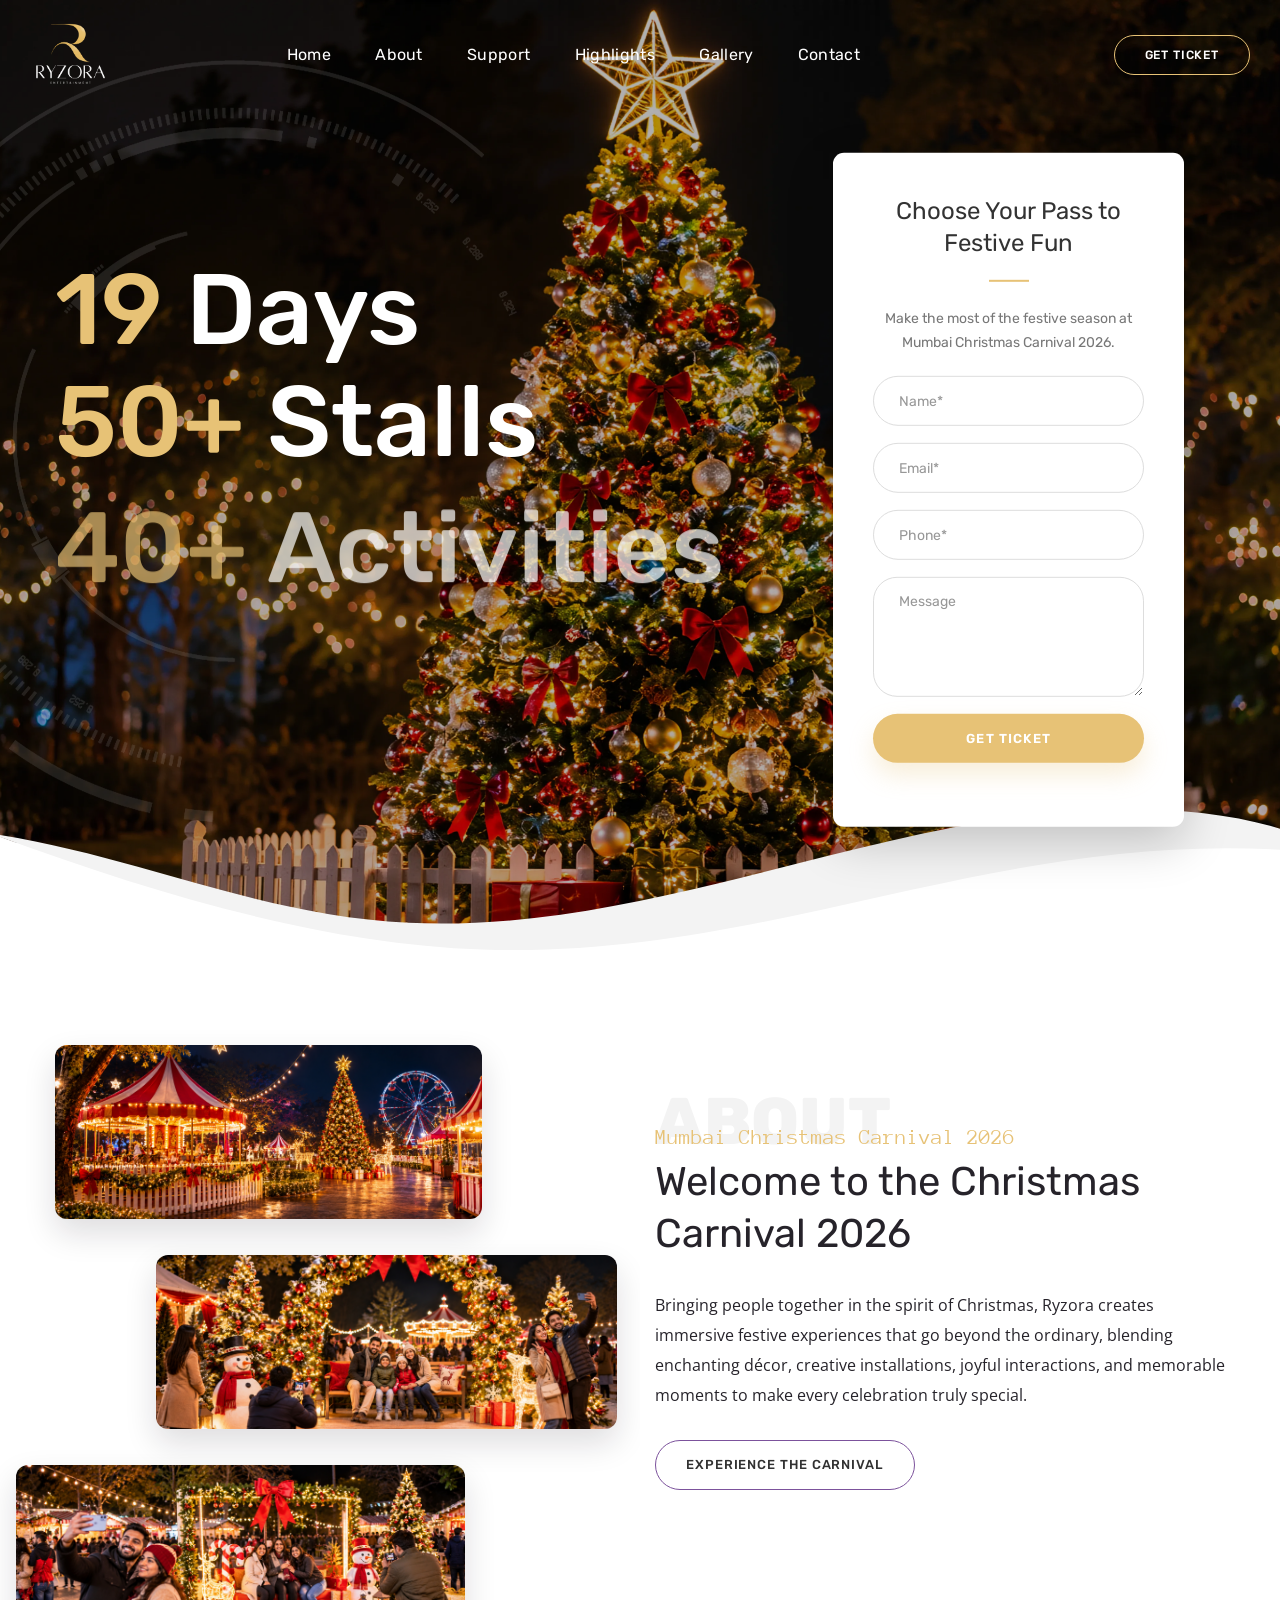
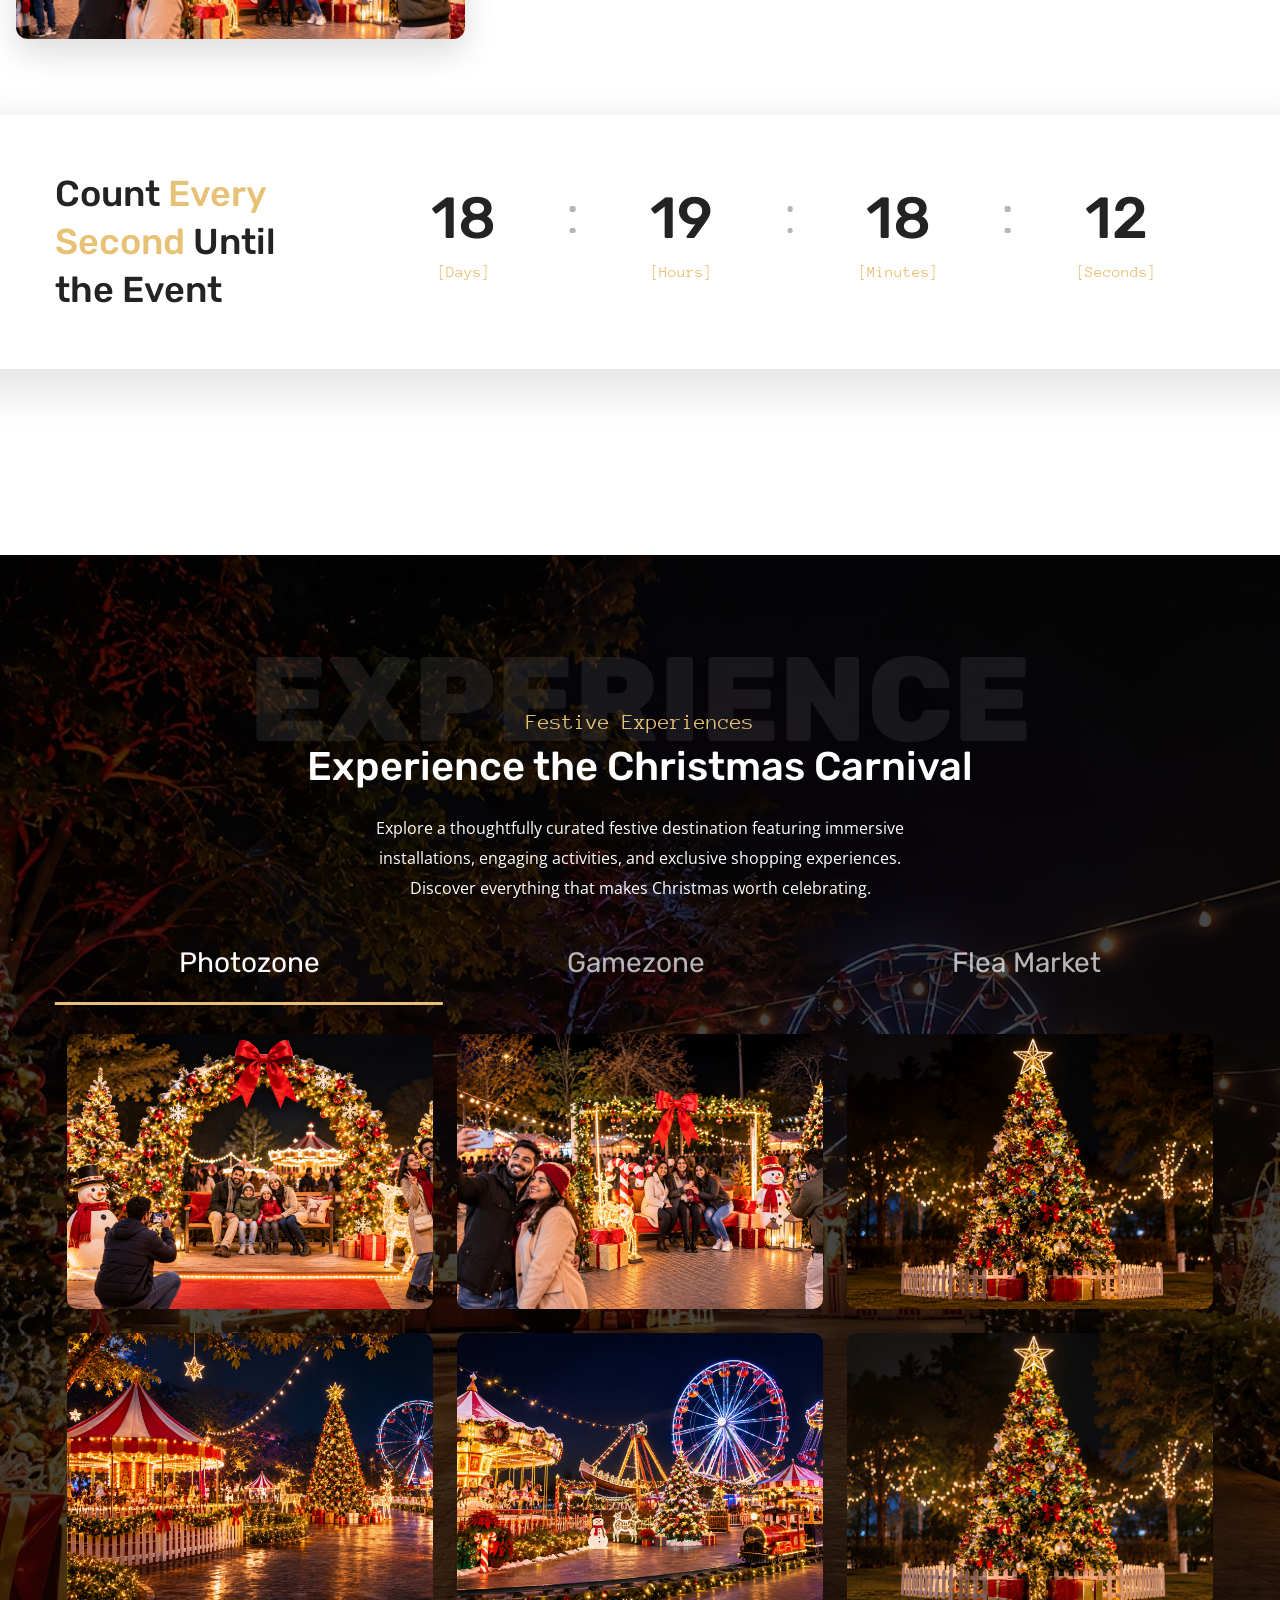
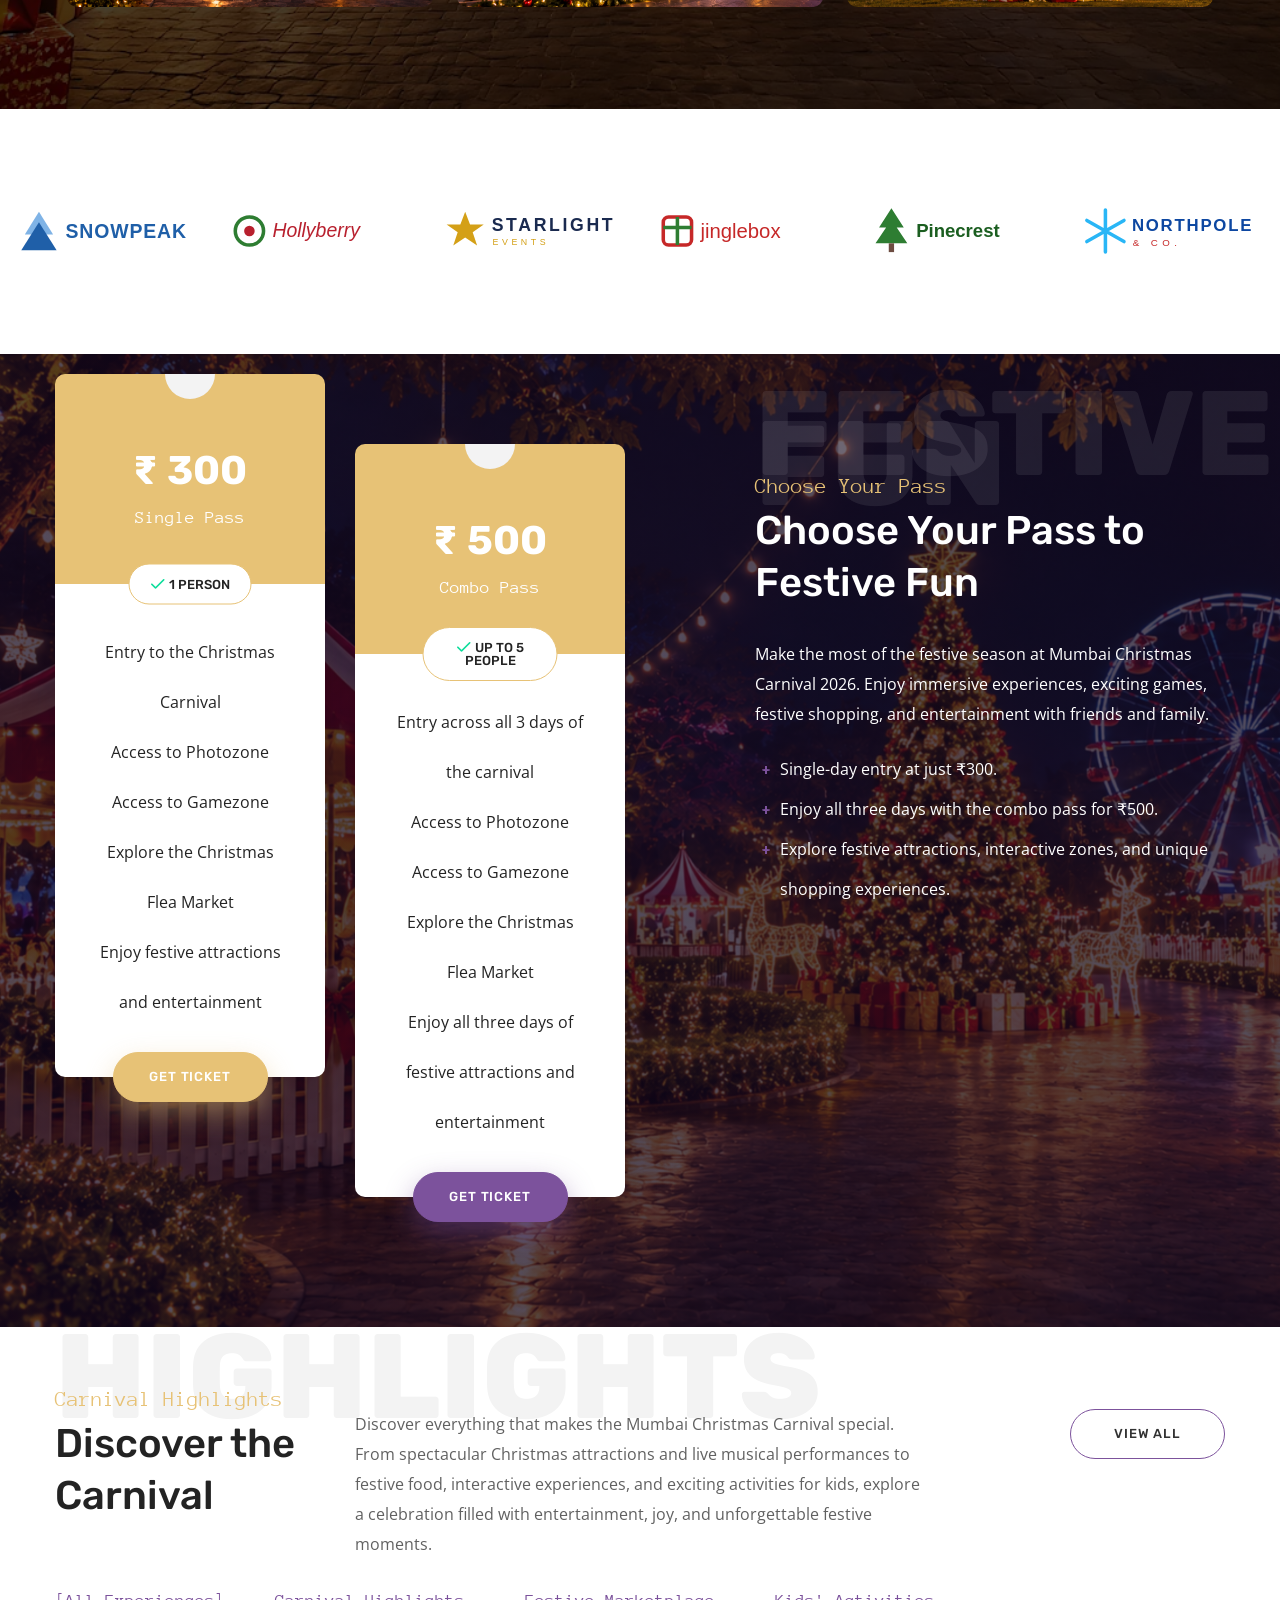
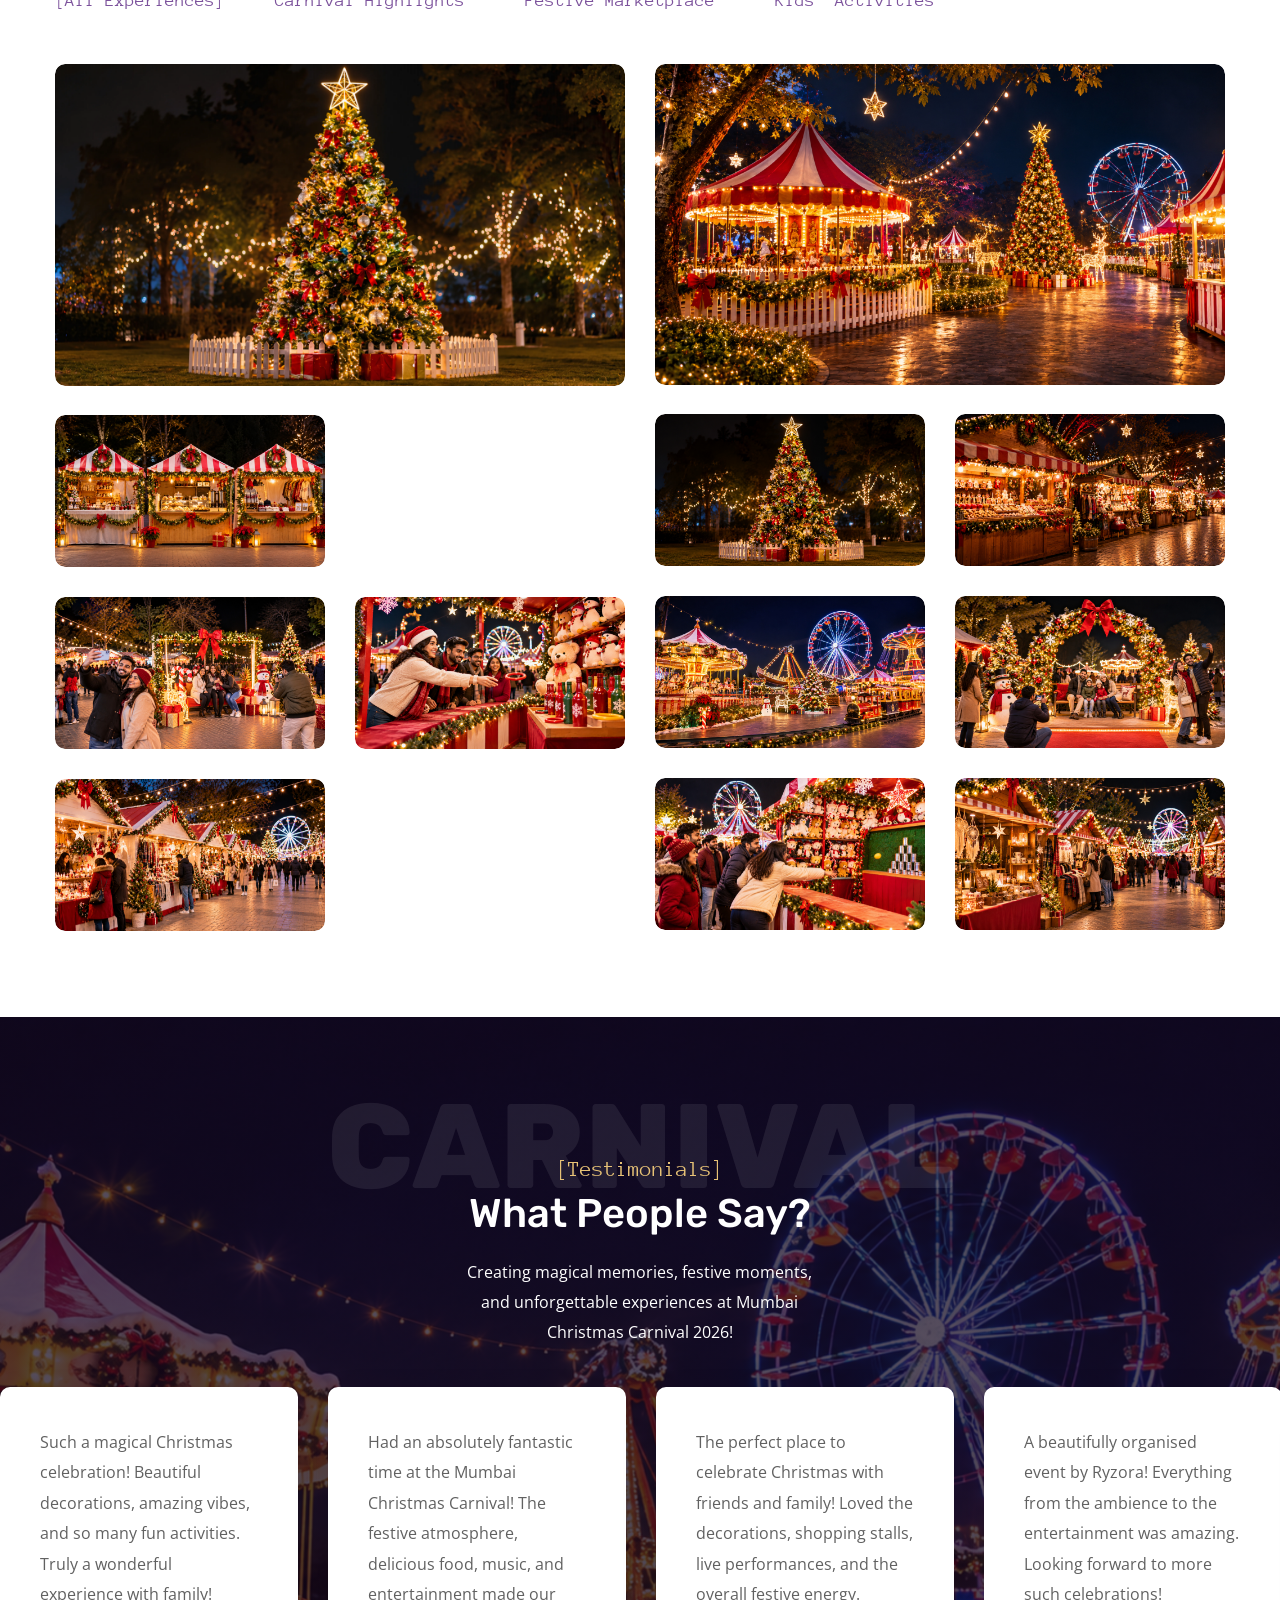
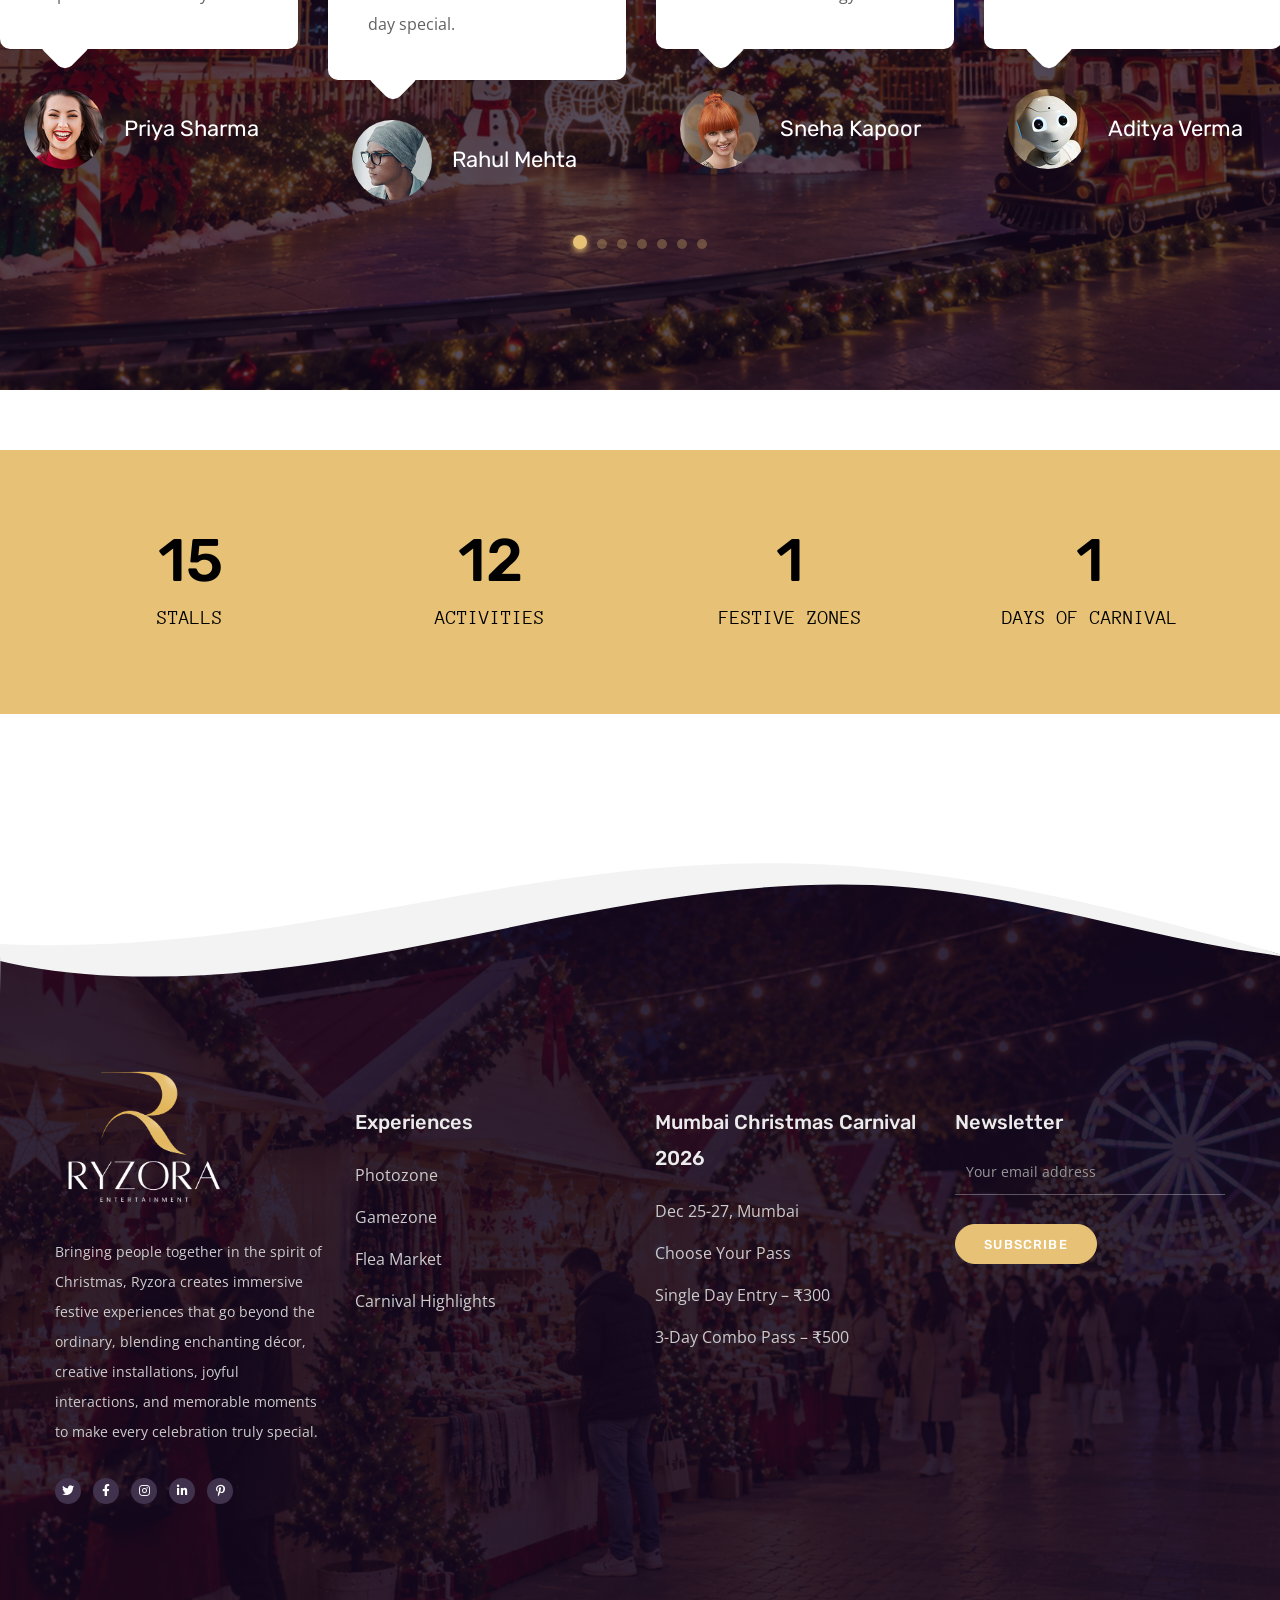
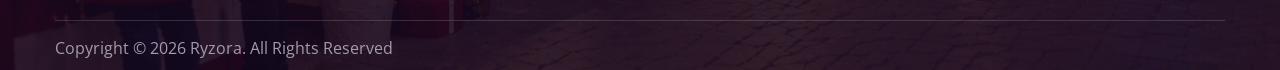
==== index.html @ 87fd3143 "upt 1" ====
<!DOCTYPE html>
<html lang="en-US">

<head>
	<meta charset="UTF-8">
	<meta name="viewport" content="width=device-width, initial-scale=1, maximum-scale=1">
	<meta http-equiv="X-UA-Compatible" content="IE=Edge">
	<title>Ryzora | Mumbai Christmas Carnival 2026</title>
	<link rel="icon" type="image/png" href="logo.png">
	<link rel="apple-touch-icon" href="logo.png">
	<link rel="stylesheet"
		href="https://fonts.googleapis.com/css?family=Open%20Sans:300,400,500,600,700,800,300italic,400italic,500italic,600italic,700italic,800italic%7CRubik:300,400,500,600,700,800,900,300italic,400italic,500italic,600italic,700italic,800italic,900italic%7CAnonymous%20Pro:400,700,400italic,700italic&amp;display=swap&amp;ver=1720439761"
		media="print" onload="this.media='all'">
	<link rel="stylesheet"
		href="https://fonts.googleapis.com/css?family=Open%20Sans:300,400,500,600,700,800,300italic,400italic,500italic,600italic,700italic,800italic%7CRubik:300,400,500,600,700,800,900,300italic,400italic,500italic,600italic,700italic,800italic,900italic%7CAnonymous%20Pro:400,700,400italic,700italic&amp;display=swap&amp;ver=1720439761" />
	<link href="https://fonts.googleapis.com/css?family=Rubik:500%2C400%7CAnonymous+Pro:400&amp;display=swap"
		rel="stylesheet" property="stylesheet" media="all" type="text/css">

		
	<link rel="stylesheet" href="style.css?v=a48403136b9e">
</head>

<body id="top"
	class="page-template-default page page-id-210 wp-embed-responsive theme-genesisexpo woocommerce-no-js wpb-js-composer js-comp-ver-7.4 vc_responsive">
	<!-- Preloader -->
	<div id="preloader-wrapper" style=background-color:#13111f;>
		<div class="preloader-container">
			<div class="cssload-loader">
				<div class="cssload-inner cssload-one" style=border-bottom-color:#7c529c;></div>
				<div class="cssload-inner cssload-two" style=border-right-color:#e7c276;></div>
				<div class="cssload-inner cssload-three" style=border-top-color:#ff6691;></div>
			</div>
		</div>
	</div>
	<header class='wgl-theme-header header_overlap'>
		<div class='wgl-site-header mobile_header_custom'>
			<div class='container-wrapper'>
				<div class="wgl-header-row" style="color: rgba(255,255,255,1);">
					<div class="fullwidth-wrapper">
						<div class="wgl-header-row_wrapper" style="height:110px;">
							<div class='position_left_middle header_side display_normal v_align_middle h_align_left'>
								<div class='header_area_container'>
									<div class="wgl-logotype-container logo-sticky_enable"><a href="#top"> <img
												class="default_logo" src="wp-content/uploads/2026/christmas-carnival/ryzora-logo-light-transparent.png"
												alt="logo" style="height:65px;">
										</a></div>
								</div>
							</div>
							<div class='position_center_middle header_side display_normal v_align_middle h_align_left'>
								<div class='header_area_container'>
									<nav class='primary-nav' style="height:110px;">
										<ul id="menu-main" class="menu">
											<li
												class="menu-item menu-item-type-post_type menu-item-object-page menu-item-1">
												<a href="#top"><span>Home</span></a>
											</li>
											<li
												class="menu-item menu-item-type-post_type menu-item-object-page menu-item-2">
												<a href="#about"><span>About</span></a>
											</li>
											<li
												class="menu-item menu-item-type-post_type menu-item-object-page menu-item-3">
												<a href="#support"><span>Support</span></a>
											</li>
											<li
												class="menu-item menu-item-type-post_type menu-item-object-page menu-item-4">
												<a href="#schedule"><span>Highlights</span></a>
											</li>
											<li
												class="menu-item menu-item-type-post_type menu-item-object-page menu-item-5">
												<a href="#gallery"><span>Gallery</span></a>
											</li>
											<li
												class="menu-item menu-item-type-post_type menu-item-object-page menu-item-6">
												<a href="#footer"><span>Contact</span></a>
											</li>
										</ul>
									</nav>
									<div class="mobile-hamburger-toggle">
										<div class="hamburger-box">
											<div class="hamburger-inner"></div>
										</div>
									</div>
								</div>
							</div>
							<div class='position_right_middle header_side display_normal v_align_middle h_align_right'>
								<div class='header_area_container'>
									<div class='mini-cart' style="height:110px;"> <a class="woo_icon"
											href="#support"
											title="View your shopping cart"><span
												class='woo_mini-count flaticon-shopcart-icon'></span></a>
										<div class='woo_mini_cart'>
											<p class="woocommerce-mini-cart__empty-message">No products in the cart.</p>
										</div>
									</div>
									<div class='header_spacing spacer_2' style='width:30px;'></div>
									<div class="header_search search_standard" style="height:110px;">
										<div class="header_search-button"></div>
										<div class="header_search-field">
											<form role="search" method="get"
												action="demo.html" class="search-form">
												<input type="text" id="search-form-6ac7a7f87921b" class="search-field"
													placeholder="Search &hellip;" value="" name="s" />
												<input class="search-button" type="submit" value="Search">
											</form>
										</div>
									</div>
									<div class='header_spacing spacer_1' style='width:40px;'></div>
									<div class="header_button">
										<div class="wrapper">
											<div id="genesisexpo_button_6ac7a7f87b350"
												class="genesisexpo_module_button wgl_button wgl_button-m aleft">
												<a href="#" style="border-radius:50px; border-width:1px; ">Get
													Ticket</a>
											</div>
										</div>
									</div>
								</div>
							</div>
						</div>
					</div>
				</div>
			</div>
		</div>
		<div class='wgl-sticky-header header_sticky_shadow'
			style="background-color: rgba(255,255,255,1);color: #404040;" data-style="standard">
			<div class='container-wrapper'>
				<div class="wgl-header-row">
					<div class="fullwidth-wrapper">
						<div class="wgl-header-row_wrapper" style="height:100px;">
							<div class='position_left_middle header_side display_normal v_align_middle h_align_left'>
								<div class='header_area_container'>
									<div class="wgl-logotype-container logo-sticky_enable"><a href="#top"> <img
												class="logo-sticky" src="wp-content/uploads/2026/christmas-carnival/ryzora-logo-dark.png"
												alt="logo" style="height:65px;">
										</a></div>
								</div>
							</div>
							<div class='position_center_middle header_side display_normal v_align_middle h_align_left'>
								<div class='header_area_container'>
									<nav class='primary-nav' style="height:100px;">
										<ul id="menu-main-1" class="menu">
											<li
												class="menu-item menu-item-type-post_type menu-item-object-page menu-item-1">
												<a href="#top"><span>Home</span></a>
											</li>
											<li
												class="menu-item menu-item-type-post_type menu-item-object-page menu-item-2">
												<a href="#about"><span>About</span></a>
											</li>
											<li
												class="menu-item menu-item-type-post_type menu-item-object-page menu-item-3">
												<a href="#support"><span>Support</span></a>
											</li>
											<li
												class="menu-item menu-item-type-post_type menu-item-object-page menu-item-4">
												<a href="#schedule"><span>Highlights</span></a>
											</li>
											<li
												class="menu-item menu-item-type-post_type menu-item-object-page menu-item-5">
												<a href="#gallery"><span>Gallery</span></a>
											</li>
											<li
												class="menu-item menu-item-type-post_type menu-item-object-page menu-item-6">
												<a href="#footer"><span>Contact</span></a>
											</li>
										</ul>
									</nav>
									<div class="mobile-hamburger-toggle">
										<div class="hamburger-box">
											<div class="hamburger-inner"></div>
										</div>
									</div>
								</div>
							</div>
							<div class='position_right_middle header_side display_normal v_align_middle h_align_right'>
								<div class='header_area_container'>
									<div class='mini-cart' style="height:100px;"> <a class="woo_icon"
											href="#support"
											title="View your shopping cart"><span
												class='woo_mini-count flaticon-shopcart-icon'></span></a>
										<div class='woo_mini_cart'>
											<p class="woocommerce-mini-cart__empty-message">No products in the cart.</p>
										</div>
									</div>
									<div class='header_spacing spacer_2' style='width:30px;'></div>
									<div class="header_search search_standard" style="height:100px;">
										<div class="header_search-button"></div>
										<div class="header_search-field">
											<form role="search" method="get"
												action="demo.html" class="search-form">
												<input type="text" id="search-form-6ac7a7f88383c" class="search-field"
													placeholder="Search &hellip;" value="" name="s" />
												<input class="search-button" type="submit" value="Search">
											</form>
										</div>
									</div>
									<div class='header_spacing spacer_1' style='width:40px;'></div>
									<div class="header_button">
										<div class="wrapper">
											<div id="genesisexpo_button_6ac7a7f88561e"
												class="genesisexpo_module_button wgl_button wgl_button-m aleft">
												<a href="#" style="border-radius:50px; border-width:1px; ">Get
													Ticket</a>
											</div>
										</div>
									</div>
								</div>
							</div>
						</div>
					</div>
				</div>
			</div>
		</div>
		<div class='wgl-mobile-header' style="background-color: rgba(34,35,40,1);color: #ffffff;">
			<div class='container-wrapper'>
				<div class="wgl-header-row">
					<div class="wgl-container">
						<div class="wgl-header-row_wrapper" style="height:100px;">
							<div class='position_left header_side'>
								<div class='header_area_container'>
									<nav class='primary-nav' style="height:100px;">
										<ul id="menu-main-2" class="menu">
											<li
												class="menu-item menu-item-type-post_type menu-item-object-page menu-item-1">
												<a href="#top"><span>Home</span></a>
											</li>
											<li
												class="menu-item menu-item-type-post_type menu-item-object-page menu-item-2">
												<a href="#about"><span>About</span></a>
											</li>
											<li
												class="menu-item menu-item-type-post_type menu-item-object-page menu-item-3">
												<a href="#support"><span>Support</span></a>
											</li>
											<li
												class="menu-item menu-item-type-post_type menu-item-object-page menu-item-4">
												<a href="#schedule"><span>Highlights</span></a>
											</li>
											<li
												class="menu-item menu-item-type-post_type menu-item-object-page menu-item-5">
												<a href="#gallery"><span>Gallery</span></a>
											</li>
											<li
												class="menu-item menu-item-type-post_type menu-item-object-page menu-item-6">
												<a href="#footer"><span>Contact</span></a>
											</li>
										</ul>
									</nav>
									<div class="mobile-hamburger-toggle">
										<div class="hamburger-box">
											<div class="hamburger-inner"></div>
										</div>
									</div>
								</div>
							</div>
							<div class='position_center header_side'>
								<div class='header_area_container'>
									<div class="wgl-logotype-container logo-sticky_enable"><a href="#top"> <img
												class="default_logo" src="wp-content/uploads/2026/christmas-carnival/ryzora-logo-light-transparent.png"
												alt="logo" style="height:65px;">
										</a></div>
								</div>
							</div>

						</div>
					</div>
				</div>
				<div class='mobile_nav_wrapper' data-mobile-width='1200'>
					<div class='container-wrapper'>
						<div class='wgl-menu_outer'>
							<nav class='primary-nav'>
								<ul id="menu-main-3" class="menu">
									<li class="menu-item menu-item-type-post_type menu-item-object-page menu-item-1">
										<a href="#top"><span>Home</span></a>
									</li>
									<li class="menu-item menu-item-type-post_type menu-item-object-page menu-item-2">
										<a href="#about"><span>About</span></a>
									</li>
									<li class="menu-item menu-item-type-post_type menu-item-object-page menu-item-3">
										<a href="#support"><span>Support</span></a>
									</li>
									<li class="menu-item menu-item-type-post_type menu-item-object-page menu-item-4">
										<a href="#schedule"><span>Highlights</span></a>
									</li>
									<li class="menu-item menu-item-type-post_type menu-item-object-page menu-item-5">
										<a href="#gallery"><span>Gallery</span></a>
									</li>
									<li class="menu-item menu-item-type-post_type menu-item-object-page menu-item-6">
										<a href="#footer"><span>Contact</span></a>
									</li>
								</ul>
							</nav>
						</div>
					</div>
				</div>
			</div>
		</div>
	</header>



	<main id="main">
		<div class="wgl-container">
			<div class="row ">
				<div id='main-content' class="wgl_col-12">
					<div class="wpb-content-wrapper">
						<div class="vc_row wpb_row vc_row-fluid add_wave_rev_slider vc_custom_1539606550856">
							<div class="wpb_column vc_column_container vc_col-sm-12">
								<div class="vc_column-inner ">
									<div class="wpb_wrapper">
										<div class="wpb_revslider_element wpb_content_element">
											<!-- START home REVOLUTION SLIDER 6.6.20 -->
											<p class="rs-p-wp-fix"></p>
											<rs-module-wrap id="rev_slider_5_1_wrapper" data-source="gallery"
												style="visibility:hidden;background:transparent;padding:0;margin:0px auto;margin-top:0;margin-bottom:0;">
												<rs-module id="rev_slider_5_1" style="" data-version="6.6.20">
													<rs-slides style="overflow: hidden; position: absolute;">
														<rs-slide style="position: absolute;" data-key="rs-9"
															data-title="Slide" data-anim="adpr:false;">
															<img decoding="async"
																src="wp-content/plugins/revslider/public/assets/assets/dummy.png"
																alt="" title="Home 1"
																class="rev-slidebg tp-rs-img rs-lazyload"
																data-lazyload="wp-content/uploads/2026/christmas-carnival/15.webp"
																data-bg="p:50% 0%;" data-parallax="off" data-no-retina>
															<rs-layer id="slider-5-slide-9-layer-17" class="rs-pxl-2"
																data-type="image" data-rsp_ch="on"
																data-xy="x:l,l,l,c;xo:-211px,-158px,-123px,0;y:t,t,t,m;yo:60px,114px,152px,0;"
																data-text="l:22;a:inherit;"
																data-dim="w:715px,553px,427px,427px;h:762px,590px,456px,456px;"
																data-frame_0="sX:0.9;sY:0.9;tp:600;"
																data-frame_1="tp:600;st:870;sp:1500;sR:870;"
																data-frame_999="o:0;tp:600;st:w;sR:6630;"
																style="z-index:5;"><img fetchpriority="high"
																	decoding="async"
																	src="wp-content/plugins/revslider/public/assets/assets/dummy.png"
																	alt="" class="tp-rs-img rs-lazyload" width="715"
																	height="762"
																	data-lazyload="wp-content/uploads/2018/10/rev-slider-04.png"
																	data-no-retina>
															</rs-layer><rs-layer id="slider-5-slide-9-layer-2"
																data-type="text" data-rsp_ch="on"
																data-xy="x:l,l,l,c;xo:15px,15px,15px,0;yo:260px,205px,206px,214px;"
																data-text="w:normal;s:100,60,40,30;l:100,72,45,35;fw:500,500,400,400;a:inherit,left,left,center;"
																data-dim="w:606px,505px,399px,293px;h:109px,auto,auto,71px;"
																data-frame_0="y:50px;tp:600;"
																data-frame_1="tp:600;st:600;sp:1100;sR:600;"
																data-frame_999="o:0;tp:600;st:w;sR:7300;"
																style="z-index:6;font-family:'Rubik';"><span
																	id="event-days" class="wgl-theme-color">3</span>
																Days
															</rs-layer><rs-layer id="slider-5-slide-9-layer-11"
																data-type="text" data-rsp_ch="on"
																data-xy="x:l,l,l,c;xo:15px,15px,15px,0;yo:372px,281px,260px,260px;"
																data-text="w:normal;s:100,60,40,30;l:100,72,45,35;fw:500,500,400,400;a:inherit,left,left,center;"
																data-dim="w:703px,505px,399px,293px;h:110px,auto,auto,71px;"
																data-frame_0="y:50px;tp:600;"
																data-frame_1="tp:600;st:1200;sp:1100;sR:1200;"
																data-frame_999="o:0;tp:600;st:w;sR:6700;"
																style="z-index:7;font-family:'Rubik';"><span
																	class="wgl-theme-color">50+</span> Stalls
															</rs-layer><rs-layer id="slider-5-slide-9-layer-12"
																data-type="text" data-rsp_ch="on"
																data-xy="x:l,l,l,c;xo:15px,15px,15px,0;yo:483px,360px,316px,309px;"
																data-text="w:normal;s:100,60,40,30;l:100,72,45,35;fw:500,500,400,400;a:inherit,left,left,center;"
																data-dim="w:703px,505px,399px,293px;h:110px,auto,auto,71px;"
																data-frame_0="y:50px;tp:600;"
																data-frame_1="tp:600;st:1800;sp:1100;sR:1800;"
																data-frame_999="o:0;tp:600;st:w;sR:6100;"
																style="z-index:8;font-family:'Rubik';"><span
																	class="wgl-theme-color">40+</span> Activities
															</rs-layer><rs-layer id="slider-5-slide-9-layer-3"
																data-type="text" data-rsp_ch="on"
																data-xy="x:l,l,l,c;xo:15px,15px,15px,0;yo:605px,450px,382px,357px;"
																data-text="w:normal;s:28,16,18,16;l:30;a:inherit,left,left,center;"
																data-dim="w:715px,455px,561px,350px;h:auto,auto,auto,62px;"
																data-frame_0="y:50px;tp:600;"
																data-frame_1="tp:600;st:2400;sp:1100;sR:2400;"
																data-frame_999="o:0;tp:600;st:w;sR:5500;"
																style="z-index:9;font-family:'Anonymous Pro';">Dec 25-27, Mumbai Christmas Carnival
															</rs-layer><rs-layer id="slider-5-slide-9-layer-15"
																class="rev-btn" data-type="button"
																data-color="rgba(0,0,0,1)"
																data-xy="x:l,l,l,c;xo:15px,15px,15px,0;yo:690px,530px,450px,449px;"
																data-text="s:13;l:24;fw:500;a:center;" data-rsp_bd="off"
																data-margin="r:0,10px,10px,10px;"
																data-padding="t:12;r:40;b:12;l:40;"
																data-border="bos:solid;boc:#e7c276;bow:1,1,1,1;bor:30px,30px,30px,30px;"
																data-frame_0="tp:600;"
																data-frame_1="tp:600;st:2660;sp:1100;sR:2660;"
																data-frame_999="o:0;tp:600;st:w;sR:5240;"
																data-frame_hover="c:#ffffff;bgc:#000000;boc:#000000;bor:30px,30px,30px,30px;bos:solid;bow:1,1,1,1;oX:50;oY:50;sp:0;e:none;"
																style="z-index:10;background-color:#e7c276;font-family:'Rubik';text-transform:uppercase;cursor:pointer;outline:none;box-shadow:none;box-sizing:border-box;-moz-box-sizing:border-box;-webkit-box-sizing:border-box;">Get
																Ticket
															</rs-layer><rs-layer id="slider-5-slide-9-layer-16"
																class="rev-btn" data-type="button"
																data-color="rgba(255,255,255,1)"
																data-xy="xo:210px,235px,235px,-400px;yo:690px,530px,450px,523px;"
																data-text="s:13;l:24;fw:500;a:center;"
																data-vbility="t,t,t,f" data-rsp_bd="off"
																data-padding="t:12;r:40;b:12;l:40;"
																data-border="bos:solid;boc:#000000;bow:1,1,1,1;bor:30px,30px,30px,30px;"
																data-frame_0="tp:600;"
																data-frame_1="tp:600;st:2660;sp:1100;sR:2660;"
																data-frame_999="o:0;tp:600;st:w;sR:5240;"
																data-frame_hover="c:#000000;bgc:#ffffff;boc:#ffffff;bor:30px,30px,30px,30px;bos:solid;bow:1,1,1,1;oX:50;oY:50;sp:0;e:none;"
																style="z-index:11;background-color:#000000;font-family:'Rubik';text-transform:uppercase;cursor:pointer;outline:none;box-shadow:none;box-sizing:border-box;-moz-box-sizing:border-box;-webkit-box-sizing:border-box;">Experience the Christmas Carnival
															</rs-layer> </rs-slide>
													</rs-slides>
												</rs-module>

											</rs-module-wrap>
											<!-- END REVOLUTION SLIDER -->
											<div class="event-register-card">
												<h2>Choose Your Pass to Festive Fun</h2>
												<div class="event-register-accent"></div>
												<p>Make the most of the festive season at Mumbai Christmas Carnival 2026.</p>
												<form action="#" method="get">
													<input type="text" name="name" placeholder="Name*" aria-label="Name"
														required>
													<input type="email" name="email" placeholder="Email*"
														aria-label="Email" required>
													<input type="tel" name="phone" placeholder="Phone*"
														aria-label="Phone" required>
													<textarea name="message" placeholder="Message"
														aria-label="Message"></textarea>
													<button type="submit">Get Ticket</button>
												</form>
											</div>

										</div>
									</div>
								</div>
							</div>
						</div>
						<div class="vc_row wpb_row vc_row-fluid">
							<div class="wpb_column vc_column_container vc_col-sm-12">
								<div class="vc_column-inner ">
									<div class="wpb_wrapper">
										<div class="genesisexpo_module_spacing">
											<div class="spacing_size spacing_size-initial" style="height:30px;"></div>
										</div>
									</div>
								</div>
							</div>
						</div>
						<div
							id="about" class="vc_row wpb_row vc_row-fluid vc_row-o-equal-height vc_row-o-content-middle vc_row-flex about-redesign">
							<div class="wpb_column vc_column_container vc_col-sm-12 vc_col-md-5 about-copy-col">
								<div class="vc_column-inner ">
									<div class="wpb_wrapper">
										<div id=genesisexpo_dbl_6ac7a7f89f4c2
											class="genesisexpo_module_double_headings aleft ">
											<div class="heading_bgtitle"
												style="font-size:66px; line-height:0.25; font-weight:800; ">
												<div class="heading_bgtitle_mobile"
													style="font-size:75px; line-height: 0.25;">About</div>
											</div>
											<div class="heading_subtitle"
												style="font-size:22px; line-height:16px; font-weight:400; ">Mumbai Christmas Carnival 2026</div>
											<div class="heading_title"
												style="font-size:40px; line-height:1.3; font-weight:400; ">
												<div class="heading_title_mobile"
													style="font-size:36px; line-height: 1.3;">Welcome to the Christmas Carnival 2026</div>
											</div>
										</div>
										<div class="genesisexpo_module_spacing">
											<div class="spacing_size spacing_size-initial" style="height:30px;"></div>
										</div>
										<div class="wpb_text_column wpb_content_element ">
											<div class="wpb_wrapper">
												<p>Bringing people together in the spirit of Christmas, Ryzora creates immersive festive experiences that go beyond the ordinary, blending enchanting décor, creative installations, joyful interactions, and memorable moments to make every celebration truly special.</p>
											</div>
										</div>
										<div class="genesisexpo_module_spacing">
											<div class="spacing_size spacing_size-initial" style="height:30px;"></div>
										</div>
										<div id="genesisexpo_button_6ac7a7f89fbf5"
											class="genesisexpo_module_button wgl_button wgl_button-xl aleft">
											<a href="#schedule" style="border-radius:50px; border-width:1px; ">Experience the Carnival</a>
										</div>
										<div id="genesisexpo_spacer_6ac7a7f89fcde"
											class="genesisexpo_module_spacing responsive_active">
											<div class="spacing_size spacing_size-initial" style="height:60px;"></div>
											<div class="spacing_size spacing_size-tablet" style="height:35px;"></div>
										</div>
									</div>
								</div>
							</div>
							<div
								class="wpb_column vc_column_container vc_col-sm-12 vc_col-md-offset-1 vc_col-md-6 vc_col-has-fill about-gallery-col">
								<div class="vc_column-inner vc_custom_1539853054854">
									<div class="wpb_wrapper">
										<div class="about-image-stack" aria-label="Carnival moments">
											<img src="wp-content/uploads/2026/christmas-carnival/2.jpg"
												alt="Festive carnival moment">
											<img src="wp-content/uploads/2026/christmas-carnival/8.jpg"
												alt="Visitors at a Christmas photozone">
											<img src="wp-content/uploads/2026/christmas-carnival/9.jpg"
												alt="Families enjoying the carnival">
										</div>
									</div>
								</div>
							</div>
						</div>
						<div
							class="vc_row wpb_row vc_row-fluid box-shadow-1 radius-10 z-index-1 vc_custom_1539240643046 vc_row-has-fill event-countdown-section">
							<div class="wpb_column vc_column_container vc_col-sm-12">
								<div class="vc_column-inner vc_custom_1539240782402">
									<div class="wpb_wrapper">
										<div class="genesisexpo_module_spacing">
											<div class="spacing_size spacing_size-initial" style="height:55px;"></div>
										</div>
										<div
											class="vc_row wpb_row vc_inner vc_row-fluid vc_row-o-equal-height vc_row-o-content-middle vc_row-flex">
											<div
												class="wpb_column vc_column_container vc_col-sm-12 vc_col-md-3 vc_col-has-fill">
												<div class="vc_column-inner vc_custom_1539852390033">
													<div class="wpb_wrapper">
														<div class="genesisexpo_module_text"
															style="font-size:36px;line-height:48px;">
															<div class="text_tablet"
																style="font-size:32px;line-height:42px;">
																<div class="text_mobile"
																	style="font-size:28px;line-height:37px;">
																	<h3><span style="font-weight: 500;"
																			class="genesisexpo_font-weight">Count <span
																				style="color: #e7c276;">Every
																				Second</span> Until the Event</span>
																	</h3>
																</div>
															</div>
														</div>
														<div id="genesisexpo_spacer_6ac7a7f8a1940"
															class="genesisexpo_module_spacing responsive_active">
															<div class="spacing_size spacing_size-initial"
																style="height:0px;"></div>
															<div class="spacing_size spacing_size-tablet"
																style="height:55px;"></div>
														</div>
													</div>
												</div>
											</div>
											<div class="wpb_column vc_column_container vc_col-sm-12 vc_col-md-9">
												<div class="vc_column-inner vc_custom_1539850196013">
													<div class="wpb_wrapper">
														<div id=countdown_6ac7a7f8a1d5e
															class="genesisexpo_module_countdown countdown_size_medium countdown_align_center"
															data-atts="{&quot;format&quot;:&quot;dHMS&quot;,&quot;year&quot;:&quot;2026&quot;,&quot;month&quot;:&quot;12&quot;,&quot;day&quot;:&quot;25&quot;,&quot;hours&quot;:&quot;0&quot;,&quot;minutes&quot;:&quot;0&quot;,&quot;labels&quot;:[&quot;[Years]&quot;,&quot;[Months]&quot;,&quot;[Weeks]&quot;,&quot;[Days]&quot;,&quot;[Hours]&quot;,&quot;[Minutes]&quot;,&quot;[Seconds]&quot;],&quot;labels1&quot;:[&quot;[Year]&quot;,&quot;[Month]&quot;,&quot;[Week]&quot;,&quot;[Day]&quot;,&quot;[Hour]&quot;,&quot;[Minute]&quot;,&quot;[Second]&quot;]}"
															style="color:#e7c276;"></div>
													</div>
												</div>
											</div>
										</div>
										<div id="genesisexpo_spacer_6ac7a7f8a1efa"
											class="genesisexpo_module_spacing responsive_active">
											<div class="spacing_size spacing_size-initial" style="height:55px;"></div>
											<div class="spacing_size spacing_size-tablet" style="height:65px;"></div>
										</div>
									</div>
								</div>
							</div>
						</div>
						<div class="vc_row wpb_row vc_row-fluid">
							<div class="wpb_column vc_column_container vc_col-sm-12">
								<div class="vc_column-inner ">
									<div class="wpb_wrapper">
										<div class="genesisexpo_module_spacing">
											<div class="spacing_size spacing_size-initial" style="height:75px;"></div>
										</div>
									</div>
								</div>
							</div>
						</div>
						<div data-vc-full-width="true" data-vc-full-width-init="false"
							id="schedule" class="vc_row wpb_row vc_row-fluid vc_custom_1539241721582 vc_row-has-fill">
							<div class="wpb_column vc_column_container vc_col-sm-12">
								<div class="vc_column-inner ">
									<div class="wpb_wrapper">
										<div class="genesisexpo_module_spacing">
											<div class="spacing_size spacing_size-initial" style="height:60px;"></div>
										</div>
										<div id=genesisexpo_dbl_6ac7a7f8a2d78
											class="genesisexpo_module_double_headings acenter ">
											<div class="heading_bgtitle"
												style="font-size:120px; line-height:0.25; font-weight:800; color:#ffffff; ">
												<div class="heading_bgtitle_mobile"
													style="font-size:50px; line-height: 0.25;">Experience</div>
											</div>
											<div class="heading_subtitle"
												style="font-size:22px; line-height:16px; font-weight:400; ">Festive Experiences</div>
											<div class="heading_title"
												style="font-size:40px; line-height:1.3; font-weight:500; ">Experience the Christmas Carnival
											</div>
										</div>
										<div class="genesisexpo_module_spacing">
											<div class="spacing_size spacing_size-initial" style="height:20px;"></div>
										</div>
										<div class="vc_row wpb_row vc_inner vc_row-fluid">
											<div
												class="wpb_column vc_column_container vc_col-sm-12 vc_col-lg-offset-3 vc_col-lg-6 vc_col-md-offset-2 vc_col-md-8">
												<div class="vc_column-inner">
													<div class="wpb_wrapper">
														<div class="wpb_text_column wpb_content_element ">
															<div class="wpb_wrapper">
																<p style="text-align: center;">Explore a thoughtfully curated festive destination featuring immersive installations, engaging activities, and exclusive shopping experiences. Discover everything that makes Christmas worth celebrating.</p>
															</div>
														</div>
													</div>
												</div>
											</div>
										</div>
										<div class="wgl_timetabs">
											<div class="timetabs_headings">
												<div class="wgl_tab" data-tab-id="tab-1539243322591-d2142050-3993">
													<div class="tab_title">Photozone</div>
													<div class="tab_subtitle"></div>
												</div>
												<div class="wgl_tab" data-tab-id="tab-1539243774193-008eb5ff-2d4f">
													<div class="tab_title">Gamezone</div>
													<div class="tab_subtitle"></div>
												</div>
												<div class="wgl_tab" data-tab-id="tab-1539243915493-2b1e8a6f-c355">
													<div class="tab_title">Flea Market</div>
													<div class="tab_subtitle"></div>
												</div>
											</div>
											<div class="timetabs_data">
												<div class="timetab_container" data-tab-id="tab-1539243322591-d2142050-3993">
													<div class="timetabs_item"><div class="item_img"><img loading="lazy" decoding="async" src="wp-content/uploads/2026/christmas-carnival/8.jpg" alt="Families at the Christmas photozone"></div></div>
													<div class="timetabs_item"><div class="item_img"><img loading="lazy" decoding="async" src="wp-content/uploads/2026/christmas-carnival/9.jpg" alt="Guests capturing carnival memories"></div></div>
													<div class="timetabs_item"><div class="item_img"><img loading="lazy" decoding="async" src="wp-content/uploads/2026/christmas-carnival/3.jpg" alt="Christmas tree installation"></div></div>
													<div class="timetabs_item"><div class="item_img"><img loading="lazy" decoding="async" src="wp-content/uploads/2026/christmas-carnival/2.jpg" alt="Festive carnival moment"></div></div>
													<div class="timetabs_item"><div class="item_img"><img loading="lazy" decoding="async" src="wp-content/uploads/2026/christmas-carnival/7.jpg" alt="Christmas Carnival at night"></div></div>
													<div class="timetabs_item"><div class="item_img"><img loading="lazy" decoding="async" src="wp-content/uploads/2026/christmas-carnival/15.webp" alt="Carnival lights and decor"></div></div>
												</div>
												<div class="timetab_container" data-tab-id="tab-1539243774193-008eb5ff-2d4f">
													<div class="timetabs_item"><div class="item_img"><img loading="lazy" decoding="async" src="wp-content/uploads/2026/christmas-carnival/10.jpg" alt="Interactive carnival game"></div></div>
													<div class="timetabs_item"><div class="item_img"><img loading="lazy" decoding="async" src="wp-content/uploads/2026/christmas-carnival/11.jpg" alt="Guests playing a carnival game"></div></div>
													<div class="timetabs_item"><div class="item_img"><img loading="lazy" decoding="async" src="wp-content/uploads/2026/christmas-carnival/6.jpg" alt="Carnival rides and lights"></div></div>
													<div class="timetabs_item"><div class="item_img"><img loading="lazy" decoding="async" src="wp-content/uploads/2026/christmas-carnival/9.jpg" alt="Visitors enjoying the carnival"></div></div>
													<div class="timetabs_item"><div class="item_img"><img loading="lazy" decoding="async" src="wp-content/uploads/2026/christmas-carnival/7.jpg" alt="Christmas Carnival at night"></div></div>
													<div class="timetabs_item"><div class="item_img"><img loading="lazy" decoding="async" src="wp-content/uploads/2026/christmas-carnival/2.jpg" alt="Festive carnival moment"></div></div>
												</div>
												<div class="timetab_container" data-tab-id="tab-1539243915493-2b1e8a6f-c355">
													<div class="timetabs_item"><div class="item_img"><img loading="lazy" decoding="async" src="wp-content/uploads/2026/christmas-carnival/4.jpg" alt="Christmas market stalls"></div></div>
													<div class="timetabs_item"><div class="item_img"><img loading="lazy" decoding="async" src="wp-content/uploads/2026/christmas-carnival/5.jpg" alt="Christmas marketplace stalls"></div></div>
													<div class="timetabs_item"><div class="item_img"><img loading="lazy" decoding="async" src="wp-content/uploads/2026/christmas-carnival/12.jpg" alt="Christmas market walkway"></div></div>
													<div class="timetabs_item"><div class="item_img"><img loading="lazy" decoding="async" src="wp-content/uploads/2026/christmas-carnival/13.jpg" alt="Festive food and shopping stalls"></div></div>
													<div class="timetabs_item"><div class="item_img"><img loading="lazy" decoding="async" src="wp-content/uploads/2026/christmas-carnival/15.webp" alt="Carnival lights and decor"></div></div>
													<div class="timetabs_item"><div class="item_img"><img loading="lazy" decoding="async" src="wp-content/uploads/2026/christmas-carnival/7.jpg" alt="Christmas Carnival at night"></div></div>
												</div>
											</div>
										</div>
										<div class="genesisexpo_module_spacing">
											<div class="spacing_size spacing_size-initial" style="height:60px;"></div>
										</div>
									</div>
								</div>
							</div>
						</div>
						<div class="vc_row-full-width vc_clearfix"></div>
						<div data-vc-full-width="true" data-vc-full-width-init="false" data-vc-stretch-content="true"
							class="vc_row wpb_row vc_row-fluid vc_custom_1539244990358 vc_row-has-fill">
							<div class="wpb_column vc_column_container vc_col-sm-12">
								<div class="vc_column-inner ">
									<div class="wpb_wrapper">
										<div class="genesisexpo_module_spacing">
											<div class="spacing_size spacing_size-initial" style="height:45px;"></div>
										</div>
										<div
											class="genesisexpo_module_clients clearfix item_anim-zoom carousel-enabled">
											<div id=genesisexpo_carousel_6ac7a7f8ab928
												class="genesisexpo_module_carousel pag_align_center">
												<div class="genesisexpo_carousel_slick"
													data-slick='{"slidesToShow":6,"slidesToScroll":1,"infinite":true,"autoplay":true,"autoplaySpeed":"3000","speed":300,"arrows":false,"dots":false,"adaptiveHeight":false,"responsive":[{"breakpoint":1201,"settings":{"slidesToShow":5,"slidesToScroll":1}},{"breakpoint":992,"settings":{"slidesToShow":3,"slidesToScroll":1}},{"breakpoint":768,"settings":{"slidesToShow":2,"slidesToScroll":1}}]}'>
														<div class="clients_image"><img decoding="async" class="main_image" src="wp-content/uploads/2026/brands/brand-1.svg" alt="Snowpeak logo" width="230" height="80" /></div>
														<div class="clients_image"><img decoding="async" class="main_image" src="wp-content/uploads/2026/brands/brand-2.svg" alt="Hollyberry logo" width="230" height="80" /></div>
														<div class="clients_image"><img decoding="async" class="main_image" src="wp-content/uploads/2026/brands/brand-3.svg" alt="Starlight logo" width="230" height="80" /></div>
														<div class="clients_image"><img decoding="async" class="main_image" src="wp-content/uploads/2026/brands/brand-4.svg" alt="Jinglebox logo" width="230" height="80" /></div>
														<div class="clients_image"><img decoding="async" class="main_image" src="wp-content/uploads/2026/brands/brand-5.svg" alt="Pinecrest logo" width="230" height="80" /></div>
														<div class="clients_image"><img decoding="async" class="main_image" src="wp-content/uploads/2026/brands/brand-6.svg" alt="Northpole logo" width="230" height="80" /></div>
												</div>
											</div>
										</div>
										<div class="genesisexpo_module_spacing">
											<div class="spacing_size spacing_size-initial" style="height:55px;"></div>
										</div>
									</div>
								</div>
							</div>
						</div>
						<div class="vc_row-full-width vc_clearfix"></div>
						<div data-vc-full-width="true" data-vc-full-width-init="false"
							class="vc_row wpb_row vc_row-fluid vc_custom_1539258926219 vc_row-has-fill">
							<div class="wpb_column vc_column_container vc_col-sm-12">
								<div id="tickets" class="vc_column-inner vc_custom_1539252179279">
									<div class="wpb_wrapper">
										<div class="vc_row wpb_row vc_inner vc_row-fluid">
											<div class="wpb_column vc_column_container vc_col-sm-6 vc_col-lg-3">
												<div class="vc_column-inner">
													<div class="wpb_wrapper">
														<div class="genesisexpo_module_pricing_plan">
															<div class="pricing_plan_wrap">
																<div class="pricing_header">
																	<div class="pricing_punch"
																		style="background-color:#f3f3f3;"></div>
																	<div class="pricing_price_wrap"><span
																			class="pricing_cur">₹</span>
																		<div class="pricing_price">300</div>
																		<div class="pricing_desc">Single Pass</div>
																	</div>
																	<div class="pricing_title-wrapper">
																		<h4 class="pricing_title"><i
																				class="flaticon-check-2"
																				style="color: #0add9a"></i>1 PERSON</h4>
																	</div>
																</div>
																<div class="pricing_content">
																	<ul>
																		<li><span>Entry to the Christmas Carnival</span></li>
																		<li><span>Access to Photozone</span></li>
																		<li><span>Access to Gamezone</span></li>
																		<li><span>Explore the Christmas Flea Market</span></li>
																		<li><span>Enjoy festive attractions and entertainment</span></li>
																	</ul>
																</div>
																<div class="pricing_footer">
																	<div id="genesisexpo_button_6ac7a7f8d2b3a"
																		class="genesisexpo_module_button wgl_button wgl_button-xl wgl_button-full acenter">
																		<a href="#"
																			style="border-radius:50px; border-width:1px; ">GET TICKET</a>
																	</div>
																</div>
															</div>
														</div>
													</div>
												</div>
											</div>
											<div class="wpb_column vc_column_container vc_col-sm-6 vc_col-lg-3">
												<div class="vc_column-inner">
													<div class="wpb_wrapper">
														<div id="genesisexpo_spacer_6ac7a7f8d2e24"
															class="genesisexpo_module_spacing responsive_active">
															<div class="spacing_size spacing_size-initial"
																style="height:70px;"></div>
															<div class="spacing_size spacing_size-desktops"
																style="height:0px;"></div>
														</div>
														<div id="support"
															class="genesisexpo_module_pricing_plan">
															<div class="pricing_plan_wrap">
																<div class="pricing_header">
																	<div class="pricing_punch"
																		style="background-color:#f3f3f3;"></div>
																	<div class="pricing_price_wrap"><span
																			class="pricing_cur">₹</span>
																		<div class="pricing_price">500</div>
																		<div class="pricing_desc">Combo Pass</div>
																	</div>
																	<div class="pricing_title-wrapper">
																		<h4 class="pricing_title"><i
																				class="flaticon-check-2"
																				style="color: #0add9a"></i>UP TO 5 PEOPLE</h4>
																	</div>
																</div>
																<div class="pricing_content">
																	<ul>
																		<li><span>Entry across all 3 days of the carnival</span></li>
																		<li><span>Access to Photozone</span></li>
																		<li><span>Access to Gamezone</span></li>
																		<li><span>Explore the Christmas Flea Market</span></li>
																		<li><span>Enjoy all three days of festive attractions and entertainment</span></li>
																	</ul>
																</div>
																<div class="pricing_footer">
																	<div id="genesisexpo_button_6ac7a7f8d3318"
																		class="genesisexpo_module_button wgl_button wgl_button-xl wgl_button-full acenter">
																		<a href="#"
																			style="border-radius:50px; border-width:1px; ">GET TICKET</a>
																	</div>
																</div>
															</div>
														</div>
													</div>
												</div>
											</div>
											<div
												class="wpb_column vc_column_container vc_col-sm-12 vc_col-lg-offset-1 vc_col-lg-5 tickets-copy-col">
												<div class="vc_column-inner">
													<div class="wpb_wrapper">
														<div class="genesisexpo_module_spacing">
															<div class="spacing_size spacing_size-initial"
																style="height:30px;"></div>
														</div>
														<div id=genesisexpo_dbl_6ac7a7f8d3711
															class="genesisexpo_module_double_headings aleft ">
															<div class="heading_bgtitle"
																style="font-size:120px; line-height:0.25; font-weight:800; color:#ffffff; ">
																<div class="heading_bgtitle_mobile"
																	style="font-size:63px; line-height: 0.25;">Festive Fun
																</div>
															</div>
															<div class="heading_subtitle"
																style="font-size:22px; line-height:16px; font-weight:400; ">
																Choose Your Pass</div>
															<div class="heading_title"
																style="font-size:40px; line-height:1.3; font-weight:500; ">
																Choose Your Pass to Festive Fun</div>
														</div>
														<div class="genesisexpo_module_spacing">
															<div class="spacing_size spacing_size-initial"
																style="height:30px;"></div>
														</div>
														<div class="wpb_text_column wpb_content_element ">
															<div class="wpb_wrapper">
																<p>Make the most of the festive season at Mumbai Christmas Carnival 2026. Enjoy immersive experiences, exciting games, festive shopping, and entertainment with friends and family.</p>
																<ul class="genesisexpo_plus">
																	<li>Single-day entry at just ₹300.</li>
																	<li>Enjoy all three days with the combo pass for ₹500.</li>
																	<li>Explore festive attractions, interactive zones, and unique shopping experiences.</li>
																</ul>
															</div>
														</div>
													</div>
												</div>
											</div>
										</div>
										<div id="genesisexpo_spacer_6ac7a7f8d3b46"
											class="genesisexpo_module_spacing responsive_active">
											<div class="spacing_size spacing_size-initial" style="height:50px;"></div>
											<div class="spacing_size spacing_size-desktops" style="height:90px;"></div>
										</div>
									</div>
								</div>
							</div>
						</div>
						<div class="vc_row-full-width vc_clearfix"></div>
						<div class="vc_row wpb_row vc_row-fluid">
							<div class="wpb_column vc_column_container vc_col-sm-12 vc_col-md-3">
								<div class="vc_column-inner vc_custom_1539783183128">
									<div class="wpb_wrapper">
										<div id=genesisexpo_dbl_6ac7a7f8d40a5
											class="genesisexpo_module_double_headings aleft ">
											<div class="heading_bgtitle"
												style="font-size:120px; line-height:0.25; font-weight:800; ">
												<div class="heading_bgtitle_mobile"
													style="font-size:60px; line-height: 0.25;">Highlights</div>
											</div>
											<div class="heading_subtitle"
												style="font-size:22px; line-height:16px; font-weight:400; ">Carnival Highlights</div>
											<div class="heading_title"
												style="font-size:40px; line-height:1.3; font-weight:500; ">Discover the Carnival</div>
										</div>
									</div>
								</div>
							</div>
							<div class="wpb_column vc_column_container vc_col-sm-12 vc_col-lg-6 vc_col-md-7">
								<div class="vc_column-inner vc_custom_1539781469729">
									<div class="wpb_wrapper">
										<div id="genesisexpo_spacer_6ac7a7f8d4388"
											class="genesisexpo_module_spacing responsive_active">
											<div class="spacing_size spacing_size-initial" style="height:82px;"></div>
											<div class="spacing_size spacing_size-desktops" style="height:22px;"></div>
										</div>
										<div class="wpb_text_column wpb_content_element ">
											<div class="wpb_wrapper">
												<p>Discover everything that makes the Mumbai Christmas Carnival special. From spectacular Christmas attractions and live musical performances to festive food, interactive experiences, and exciting activities for kids, explore a celebration filled with entertainment, joy, and unforgettable festive moments.</p>
											</div>
										</div>
									</div>
								</div>
							</div>
							<div class="wpb_column vc_column_container vc_col-sm-12 vc_col-lg-offset-1 vc_col-md-2">
								<div class="vc_column-inner vc_custom_1539781728461">
									<div class="wpb_wrapper">
										<div id="genesisexpo_spacer_6ac7a7f8d469b"
											class="genesisexpo_module_spacing responsive_active">
											<div class="spacing_size spacing_size-initial" style="height:82px;"></div>
											<div class="spacing_size spacing_size-desktops" style="height:31px;"></div>
										</div>
										<div id="genesisexpo_button_6ac7a7f8d48c4"
											class="genesisexpo_module_button wgl_button wgl_button-xl aright">
											<a href="#gallery"
											style="border-radius:50px; border-width:1px; ">VIEW ALL</a>
										</div>
									</div>
								</div>
							</div>
						</div>
						<div class="vc_row wpb_row vc_row-fluid">
							<div class="wpb_column vc_column_container vc_col-sm-12">
								<div class="vc_column-inner ">
									<div class="wpb_wrapper">
										<div class="genesisexpo_module_spacing">
											<div class="spacing_size spacing_size-initial" style="height:24px;"></div>
										</div>
										<section id="gallery" class="wgl_cpt_section">
											<div class="wgl_portfolio_list" id="portfolio_module_6ac7a7f8d75bf">
												<div
													class="wgl_portfolio_list__filter isotope-filter filter_def filter-left">
													<a href="#" data-filter=".item" class="active">All Experiences<span
															class="number_filter"></span></a><a
														href="#"
														data-filter=".carnival-highlights">Carnival Highlights<span
															class="number_filter"></span></a><a
														href="#"
														data-filter=".festive-marketplace">Festive Marketplace<span
															class="number_filter"></span></a><a
														href="#"
														data-filter=".kids-activities">Kids&#039; Activities<span
															class="number_filter"></span></a>
												</div>
												<div class="wgl_portfolio_list-container container-grid row isotope portfolio_columns-3"
													style="margin-right:-15px; margin-left:-15px; margin-bottom:-30px;">
													<div class="wgl_portfolio_list-item-size" style="width:25%;"></div>
													<article
														class="wgl_portfolio_list-item item wgl_col-6 carnival-highlights"
														style="padding-right:15px; padding-left:15px; padding-bottom:30px">
														<div
															class="wgl_portfolio_item-wrapper inside_image h_align_left default_animation overlay_gap">
															<div class="wgl_portfolio_item-image"><img decoding="async"
																	src="wp-content/uploads/2026/christmas-carnival/15.webp"
																	alt="Christmas Carnival walkway at night"></div>
															<div class="wgl_portfolio_item-description"><span
																	class='swipebox_icon'></span><span
																	class="full_link"><a
																		href='wp-content/uploads/2026/christmas-carnival/15.webp'
																		class='swipebox'></a></span></div>
															<div class="overlay"></div>
														</div>
													</article>
													<article
														class="wgl_portfolio_list-item item wgl_col-6 carnival-highlights"
														style="padding-right:15px; padding-left:15px; padding-bottom:30px">
														<div
															class="wgl_portfolio_item-wrapper inside_image h_align_left default_animation overlay_gap">
															<div class="wgl_portfolio_item-image"><img decoding="async"
																	src="wp-content/uploads/2026/christmas-carnival/2.jpg"
																	alt="Festive carnival entrance and attractions"></div>
															<div class="wgl_portfolio_item-description"><span
																	class='swipebox_icon'></span><span
																	class="full_link"><a
																		href='wp-content/uploads/2026/christmas-carnival/2.jpg'
																		class='swipebox'></a></span></div>
															<div class="overlay"></div>
														</div>
													</article>
													<article
														class="wgl_portfolio_list-item item wgl_col-3 carnival-highlights"
														style="padding-right:15px; padding-left:15px; padding-bottom:30px">
														<div
															class="wgl_portfolio_item-wrapper inside_image h_align_left default_animation overlay_gap">
															<div class="wgl_portfolio_item-image"><img decoding="async"
																	src="wp-content/uploads/2026/christmas-carnival/3.jpg"
																	alt="Christmas tree installation"></div>
															<div class="wgl_portfolio_item-description"><span
																	class='swipebox_icon'></span><span
																	class="full_link"><a
																		href='wp-content/uploads/2026/christmas-carnival/3.jpg'
																		class='swipebox'></a></span></div>
															<div class="overlay"></div>
														</div>
													</article>
													<article
														class="wgl_portfolio_list-item item wgl_col-3 festive-marketplace"
														style="padding-right:15px; padding-left:15px; padding-bottom:30px">
														<div
															class="wgl_portfolio_item-wrapper inside_image h_align_left default_animation overlay_gap">
															<div class="wgl_portfolio_item-image"><img decoding="async"
																	src="wp-content/uploads/2026/christmas-carnival/4.jpg"
																	alt="Festive market stalls"></div>
															<div class="wgl_portfolio_item-description"><span
																	class='swipebox_icon'></span><span
																	class="full_link"><a
																		href='wp-content/uploads/2026/christmas-carnival/4.jpg'
																		class='swipebox'></a></span></div>
															<div class="overlay"></div>
														</div>
													</article>
													<article class="wgl_portfolio_list-item item wgl_col-3 festive-marketplace"
														style="padding-right:15px; padding-left:15px; padding-bottom:30px">
														<div class="wgl_portfolio_item-wrapper inside_image h_align_left default_animation overlay_gap">
															<div class="wgl_portfolio_item-image"><img loading="lazy" decoding="async" src="wp-content/uploads/2026/christmas-carnival/5.jpg" alt="Christmas marketplace stalls"></div>
															<div class="wgl_portfolio_item-description"><span class="swipebox_icon"></span><span class="full_link"><a href="wp-content/uploads/2026/christmas-carnival/5.jpg" class="swipebox"></a></span></div>
															<div class="overlay"></div>
														</div>
													</article>
													<article class="wgl_portfolio_list-item item wgl_col-3 carnival-highlights"
														style="padding-right:15px; padding-left:15px; padding-bottom:30px">
														<div class="wgl_portfolio_item-wrapper inside_image h_align_left default_animation overlay_gap">
															<div class="wgl_portfolio_item-image"><img loading="lazy" decoding="async" src="wp-content/uploads/2026/christmas-carnival/6.jpg" alt="Carnival rides and lights"></div>
															<div class="wgl_portfolio_item-description"><span class="swipebox_icon"></span><span class="full_link"><a href="wp-content/uploads/2026/christmas-carnival/6.jpg" class="swipebox"></a></span></div>
															<div class="overlay"></div>
														</div>
													</article>
													<article class="wgl_portfolio_list-item item wgl_col-3 carnival-highlights"
														style="padding-right:15px; padding-left:15px; padding-bottom:30px">
														<div class="wgl_portfolio_item-wrapper inside_image h_align_left default_animation overlay_gap">
															<div class="wgl_portfolio_item-image"><img loading="lazy" decoding="async" src="wp-content/uploads/2026/christmas-carnival/7.jpg" alt="Christmas Carnival at night"></div>
															<div class="wgl_portfolio_item-description"><span class="swipebox_icon"></span><span class="full_link"><a href="wp-content/uploads/2026/christmas-carnival/7.jpg" class="swipebox"></a></span></div>
															<div class="overlay"></div>
														</div>
													</article>
													<article class="wgl_portfolio_list-item item wgl_col-3 kids-activities"
														style="padding-right:15px; padding-left:15px; padding-bottom:30px">
														<div class="wgl_portfolio_item-wrapper inside_image h_align_left default_animation overlay_gap">
															<div class="wgl_portfolio_item-image"><img loading="lazy" decoding="async" src="wp-content/uploads/2026/christmas-carnival/8.jpg" alt="Families enjoying the Christmas photozone"></div>
															<div class="wgl_portfolio_item-description"><span class="swipebox_icon"></span><span class="full_link"><a href="wp-content/uploads/2026/christmas-carnival/8.jpg" class="swipebox"></a></span></div>
															<div class="overlay"></div>
														</div>
													</article>
													<article class="wgl_portfolio_list-item item wgl_col-3 kids-activities"
														style="padding-right:15px; padding-left:15px; padding-bottom:30px">
														<div class="wgl_portfolio_item-wrapper inside_image h_align_left default_animation overlay_gap">
															<div class="wgl_portfolio_item-image"><img loading="lazy" decoding="async" src="wp-content/uploads/2026/christmas-carnival/9.jpg" alt="Visitors enjoying the carnival"></div>
															<div class="wgl_portfolio_item-description"><span class="swipebox_icon"></span><span class="full_link"><a href="wp-content/uploads/2026/christmas-carnival/9.jpg" class="swipebox"></a></span></div>
															<div class="overlay"></div>
														</div>
													</article>
													<article class="wgl_portfolio_list-item item wgl_col-3 kids-activities"
														style="padding-right:15px; padding-left:15px; padding-bottom:30px">
														<div class="wgl_portfolio_item-wrapper inside_image h_align_left default_animation overlay_gap">
															<div class="wgl_portfolio_item-image"><img loading="lazy" decoding="async" src="wp-content/uploads/2026/christmas-carnival/10.jpg" alt="Interactive Christmas Carnival game"></div>
															<div class="wgl_portfolio_item-description"><span class="swipebox_icon"></span><span class="full_link"><a href="wp-content/uploads/2026/christmas-carnival/10.jpg" class="swipebox"></a></span></div>
															<div class="overlay"></div>
														</div>
													</article>
													<article class="wgl_portfolio_list-item item wgl_col-3 kids-activities"
														style="padding-right:15px; padding-left:15px; padding-bottom:30px">
														<div class="wgl_portfolio_item-wrapper inside_image h_align_left default_animation overlay_gap">
															<div class="wgl_portfolio_item-image"><img loading="lazy" decoding="async" src="wp-content/uploads/2026/christmas-carnival/11.jpg" alt="Guests playing a carnival game"></div>
															<div class="wgl_portfolio_item-description"><span class="swipebox_icon"></span><span class="full_link"><a href="wp-content/uploads/2026/christmas-carnival/11.jpg" class="swipebox"></a></span></div>
															<div class="overlay"></div>
														</div>
													</article>
													<article class="wgl_portfolio_list-item item wgl_col-3 festive-marketplace"
														style="padding-right:15px; padding-left:15px; padding-bottom:30px">
														<div class="wgl_portfolio_item-wrapper inside_image h_align_left default_animation overlay_gap">
															<div class="wgl_portfolio_item-image"><img loading="lazy" decoding="async" src="wp-content/uploads/2026/christmas-carnival/12.jpg" alt="Christmas market walkway"></div>
															<div class="wgl_portfolio_item-description"><span class="swipebox_icon"></span><span class="full_link"><a href="wp-content/uploads/2026/christmas-carnival/12.jpg" class="swipebox"></a></span></div>
															<div class="overlay"></div>
														</div>
													</article>
													<article class="wgl_portfolio_list-item item wgl_col-3 festive-marketplace"
														style="padding-right:15px; padding-left:15px; padding-bottom:30px">
														<div class="wgl_portfolio_item-wrapper inside_image h_align_left default_animation overlay_gap">
															<div class="wgl_portfolio_item-image"><img loading="lazy" decoding="async" src="wp-content/uploads/2026/christmas-carnival/13.jpg" alt="Festive food and shopping stalls"></div>
															<div class="wgl_portfolio_item-description"><span class="swipebox_icon"></span><span class="full_link"><a href="wp-content/uploads/2026/christmas-carnival/13.jpg" class="swipebox"></a></span></div>
															<div class="overlay"></div>
														</div>
													</article>
												</div>
												<div class="clear"></div>
												<div class="text-center load_more_wrapper" style="display:none;"><a href="#"
														class="load_more_item"><span>Load More</span></a>
													<form class='posts_grid_ajax'><input type='hidden' class='ajax_data'
															name='6ac7a7f8d9925_ajax_data'
															value='{&quot;portfolio_layout&quot;:&quot;masonry3&quot;,&quot;show_filter&quot;:&quot;yes&quot;,&quot;filter_align&quot;:&quot;left&quot;,&quot;crop_images&quot;:&quot;yes&quot;,&quot;view_style&quot;:&quot;ajax&quot;,&quot;show_loadmore&quot;:&quot;yes&quot;,&quot;items_load&quot;:&quot;4&quot;,&quot;show_portfolio_title&quot;:&quot;&quot;,&quot;show_meta_categories&quot;:&quot;&quot;,&quot;custom_main_color&quot;:&quot;#e7c276&quot;,&quot;custom_filter_color&quot;:&quot;#e7c276&quot;,&quot;custom_headings_color&quot;:&quot;#232323&quot;,&quot;custom_content_color&quot;:&quot;#616161&quot;,&quot;heading_font_size&quot;:&quot;30&quot;,&quot;content_font_size&quot;:&quot;16&quot;,&quot;background_color&quot;:&quot;rgba(124,82,156,0.9)&quot;,&quot;button_text_color&quot;:&quot;#313131&quot;,&quot;button_text_color_hover&quot;:&quot;#ffffff&quot;,&quot;button_bg_color&quot;:&quot;#ffffff&quot;,&quot;button_bg_color_hover&quot;:&quot;#7c529c&quot;,&quot;button_border_color&quot;:&quot;#7c529c&quot;,&quot;button_border_color_hover&quot;:&quot;#7c529c&quot;,&quot;number_of_posts&quot;:&quot;4&quot;,&quot;order_by&quot;:&quot;date&quot;,&quot;order&quot;:&quot;ASC&quot;,&quot;posts_per_row&quot;:3,&quot;filter_style&quot;:&quot;def&quot;,&quot;show_pagination&quot;:&quot;&quot;,&quot;grid_gap&quot;:&quot;30px&quot;,&quot;featured_render&quot;:&quot;&quot;,&quot;css_animation&quot;:&quot;&quot;,&quot;css&quot;:&quot;&quot;,&quot;item_el_class&quot;:&quot;&quot;,&quot;portfolio_navigation_align&quot;:&quot;left&quot;,&quot;click_area&quot;:&quot;popup&quot;,&quot;info_position&quot;:&quot;inside_image&quot;,&quot;image_anim&quot;:&quot;default&quot;,&quot;horizontal_align&quot;:&quot;left&quot;,&quot;show_content&quot;:&quot;&quot;,&quot;show_meta_author&quot;:&quot;&quot;,&quot;show_meta_date&quot;:&quot;&quot;,&quot;show_comments&quot;:&quot;&quot;,&quot;show_likes&quot;:&quot;&quot;,&quot;content_letter_count&quot;:&quot;85&quot;,&quot;autoplay&quot;:false,&quot;autoplay_speed&quot;:&quot;3000&quot;,&quot;multiple_items&quot;:false,&quot;use_pagination&quot;:true,&quot;pag_type&quot;:&quot;circle&quot;,&quot;pag_offset&quot;:&quot;&quot;,&quot;custom_pag_color&quot;:false,&quot;pag_color&quot;:&quot;#e7c276&quot;,&quot;custom_resp&quot;:false,&quot;resp_medium&quot;:&quot;1025&quot;,&quot;resp_medium_slides&quot;:&quot;&quot;,&quot;resp_tablets&quot;:&quot;800&quot;,&quot;resp_tablets_slides&quot;:&quot;&quot;,&quot;resp_mobile&quot;:&quot;480&quot;,&quot;resp_mobile_slides&quot;:&quot;&quot;,&quot;custom_portfolio_style&quot;:&quot;&quot;,&quot;custom_fonts_portfolio_content&quot;:&quot;&quot;,&quot;google_fonts_portfolio&quot;:&quot;&quot;,&quot;custom_fonts_portfolio_headings&quot;:&quot;&quot;,&quot;google_fonts_portfolio_headings&quot;:&quot;&quot;,&quot;bg_color_type&quot;:&quot;color&quot;,&quot;background_gradient_start&quot;:&quot;rgba(255,255,255, 0.85)&quot;,&quot;background_gradient_end&quot;:&quot;rgba(255,255,255, 0.85)&quot;,&quot;add_first_item&quot;:false,&quot;title&quot;:&quot;&quot;,&quot;subtitle&quot;:&quot;&quot;,&quot;bgtitle&quot;:&quot;&quot;,&quot;add_button&quot;:false,&quot;button_title&quot;:&quot;&quot;,&quot;content&quot;:&quot;&quot;,&quot;link&quot;:&quot;&quot;,&quot;custom_button&quot;:false,&quot;mb_pf_carousel_r&quot;:&quot;&quot;,&quot;post_count&quot;:4,&quot;found_posts&quot;:27,&quot;query_args&quot;:{&quot;post_status&quot;:&quot;publish&quot;,&quot;posts_per_page&quot;:4,&quot;orderby&quot;:&quot;date&quot;,&quot;order&quot;:&quot;ASC&quot;,&quot;paged&quot;:1,&quot;post_type&quot;:&quot;portfolio&quot;}}' />
													</form>
												</div>
											</div>
										</section>
										<div class="genesisexpo_module_spacing">
											<div class="spacing_size spacing_size-initial" style="height:85px;"></div>
										</div>
									</div>
								</div>
							</div>
						</div>
						<div data-vc-full-width="true" data-vc-full-width-init="false" data-vc-stretch-content="true"
							class="vc_row wpb_row vc_row-fluid vc_custom_1539260292988 vc_row-has-fill vc_row-no-padding">
							<div class="wpb_column vc_column_container vc_col-sm-12">
								<div class="vc_column-inner ">
									<div class="wpb_wrapper">
										<div class="genesisexpo_module_spacing">
											<div class="spacing_size spacing_size-initial" style="height:45px;"></div>
										</div>
										<div id=genesisexpo_dbl_6ac7a7f8da1ed
											class="genesisexpo_module_double_headings acenter ">
											<div class="heading_bgtitle"
												style="font-size:120px; line-height:0.25; font-weight:800; color:#ffffff; ">
												<div class="heading_bgtitle_mobile"
													style="font-size:55px; line-height: 0.25;">Carnival</div>
											</div>
											<div class="heading_subtitle"
												style="font-size:22px; line-height:16px; font-weight:400; ">
												[Testimonials]</div>
											<div class="heading_title"
												style="font-size:40px; line-height:1.3; font-weight:500; ">
												<div class="heading_title_mobile"
													style="font-size:32px; line-height: 1.3;">What People Say?</div>
											</div>
										</div>
										<div class="genesisexpo_module_spacing">
											<div class="spacing_size spacing_size-initial" style="height:17px;"></div>
										</div>
										<div class="vc_row wpb_row vc_inner vc_row-fluid">
											<div
												class="wpb_column vc_column_container vc_col-sm-12 vc_col-lg-offset-4 vc_col-lg-4 vc_col-md-offset-3 vc_col-md-6">
												<div class="vc_column-inner vc_custom_1539265756497">
													<div class="wpb_wrapper">
														<div class="wpb_text_column wpb_content_element ">
															<div class="wpb_wrapper">
																<p style="text-align: center;">Creating magical memories, festive moments, and unforgettable experiences at Mumbai Christmas Carnival 2026!</p>
															</div>
														</div>
													</div>
												</div>
											</div>
										</div>
										<div class="genesisexpo_module_spacing">
											<div class="spacing_size spacing_size-initial" style="height:20px;"></div>
										</div>
										<div id=genesisexpo_testimonials_6ac7a7f8da872
											class="genesisexpo_module_testimonials type_author_left_bottom item_alignment_left">
											<div id=genesisexpo_carousel_6ac7a7f8db8ec
												class="genesisexpo_module_carousel pagination_circle pag_align_center">
												<div class="genesisexpo_carousel_slick"
													data-slick='{"slidesToShow":5,"slidesToScroll":1,"infinite":true,"autoplay":false,"autoplaySpeed":"3000","speed":300,"arrows":false,"dots":true,"adaptiveHeight":false,"responsive":[{"breakpoint":1500,"settings":{"slidesToShow":4,"slidesToScroll":1}},{"breakpoint":1200,"settings":{"slidesToShow":2,"slidesToScroll":1}},{"breakpoint":600,"settings":{"slidesToShow":1,"slidesToScroll":1}}]}'>
													<div class="testimonials_item">
														<div class="testimonials_content_wrap">
															<div class="testimonials_date"></div>
															<div class="testimonials_quote">Such a magical Christmas celebration! Beautiful decorations, amazing vibes, and so many fun activities. Truly a wonderful experience with family!</div>
														</div>
														<div class="testimonials_meta_wrap">
															<div class="testimonials_image"><img decoding="async"
																	src="wp-content/uploads/2018/10/testim_1-160x160.jpg"
																	alt="Priya Sharma"
																	style="width:80px; height:80px; " /></div>
															<div class="testimonials_name_wrap">
																<h3 class="testimonials_name">Priya Sharma</h3><span
																	class="testimonials_status"></span>
															</div>
														</div>
													</div>
													<div class="testimonials_item">
														<div class="testimonials_content_wrap">
															<div class="testimonials_date"></div>
															<div class="testimonials_quote">Had an absolutely fantastic time at the Mumbai Christmas Carnival! The festive atmosphere, delicious food, music, and entertainment made our day special.</div>
														</div>
														<div class="testimonials_meta_wrap">
															<div class="testimonials_image"><img decoding="async"
																	src="wp-content/uploads/2018/10/testim_2-160x160.jpg"
																	alt="Rahul Mehta" style="width:80px; height:80px; " />
															</div>
															<div class="testimonials_name_wrap">
																<h3 class="testimonials_name">Rahul Mehta</h3><span
																	class="testimonials_status"></span>
															</div>
														</div>
													</div>
													<div class="testimonials_item">
														<div class="testimonials_content_wrap">
															<div class="testimonials_date"></div>
															<div class="testimonials_quote">The perfect place to celebrate Christmas with friends and family! Loved the decorations, shopping stalls, live performances, and the overall festive energy.</div>
														</div>
														<div class="testimonials_meta_wrap">
															<div class="testimonials_image"><img decoding="async"
																	src="wp-content/uploads/2018/10/testim_3-160x160.jpg"
																	alt="Sneha Kapoor"
																	style="width:80px; height:80px; " /></div>
															<div class="testimonials_name_wrap">
																<h3 class="testimonials_name">Sneha Kapoor</h3><span
																	class="testimonials_status"></span>
															</div>
														</div>
													</div>
													<div class="testimonials_item">
														<div class="testimonials_content_wrap">
															<div class="testimonials_date"></div>
															<div class="testimonials_quote">A beautifully organised event by Ryzora! Everything from the ambience to the entertainment was amazing. Looking forward to more such celebrations!</div>
														</div>
														<div class="testimonials_meta_wrap">
															<div class="testimonials_image"><img decoding="async"
																	src="wp-content/uploads/2018/10/testim_4-160x160.jpg"
																	alt="Aditya Verma"
																	style="width:80px; height:80px; " /></div>
															<div class="testimonials_name_wrap">
																<h3 class="testimonials_name">Aditya Verma</h3><span
																	class="testimonials_status"></span>
															</div>
														</div>
													</div>
													<div class="testimonials_item">
														<div class="testimonials_content_wrap">
															<div class="testimonials_date"></div>
															<div class="testimonials_quote">Christmas magic at its best! From the cheerful crowd to the exciting activities, every moment was special. Thank you, Ryzora, for such a memorable celebration!</div>
														</div>
														<div class="testimonials_meta_wrap">
															<div class="testimonials_image"><img decoding="async"
																	src="wp-content/uploads/2018/10/testim_5-160x160.jpg"
																	alt="Karan Malhotra"
																	style="width:80px; height:80px; " /></div>
															<div class="testimonials_name_wrap">
																<h3 class="testimonials_name">Karan Malhotra</h3><span
																	class="testimonials_status"></span>
															</div>
														</div>
													</div>
													<div class="testimonials_item">
														<div class="testimonials_content_wrap">
															<div class="testimonials_date"></div>
															<div class="testimonials_quote">Everything felt so festive and lively. The decorations were beautiful, and there was something exciting to enjoy at every corner!</div>
														</div>
														<div class="testimonials_meta_wrap">
															<div class="testimonials_image"><img decoding="async"
																	src="wp-content/uploads/2018/10/testim_1-160x160.jpg"
																	alt="Misha Shah"
																	style="width:80px; height:80px; " /></div>
															<div class="testimonials_name_wrap">
																<h3 class="testimonials_name">Misha Shah</h3><span
																	class="testimonials_status"></span>
															</div>
														</div>
													</div>
													<div class="testimonials_item">
														<div class="testimonials_content_wrap">
															<div class="testimonials_date"></div>
															<div class="testimonials_quote">Ryzora truly brought the Christmas spirit to life! A fantastic experience filled with entertainment, laughter, and festive cheer.</div>
														</div>
														<div class="testimonials_meta_wrap">
															<div class="testimonials_image"><img decoding="async"
																	src="wp-content/uploads/2018/10/testim_2-160x160.jpg"
																	alt="Arjun Nair"
																	style="width:80px; height:80px; " /></div>
															<div class="testimonials_name_wrap">
																<h3 class="testimonials_name">Arjun Nair</h3><span
																	class="testimonials_status"></span>
															</div>
														</div>
													</div>
												</div>
											</div>
										</div>
										<div class="genesisexpo_module_spacing">
											<div class="spacing_size spacing_size-initial" style="height:110px;"></div>
										</div>
									</div>
								</div>
							</div>
						</div>
						<div class="vc_row-full-width vc_clearfix"></div>
						<div data-vc-full-width="true" data-vc-full-width-init="false" data-vc-parallax="1.5"
							class="vc_row wpb_row vc_row-fluid vc_custom_1539266549825 vc_row-has-fill vc_general vc_parallax vc_parallax-content-moving">
							<div class="wpb_column vc_column_container vc_col-sm-12">
								<div class="vc_column-inner ">
									<div class="wpb_wrapper">
										<div class="genesisexpo_module_spacing">
											<div class="spacing_size spacing_size-initial" style="height:40px;"></div>
										</div>
										<div class="vc_row wpb_row vc_inner vc_row-fluid">
											<div class="wpb_column vc_column_container vc_col-sm-3">
												<div class="vc_column-inner">
													<div class="wpb_wrapper">
														<div id=genesisexpo_counter_6ac7a7f8dc583
															class="genesisexpo_module_counter type_default layout_top counter_alignment_center">
															<div class="counter_value_wrap" style="font-weight:500; ">
																<span class="counter_value">50+</span>
															</div>
															<div class="counter_title" style="font-weight:400; ">stalls</div>
														</div>
														<div class="genesisexpo_module_spacing">
															<div class="spacing_size spacing_size-initial"
																style="height:30px;"></div>
														</div>
													</div>
												</div>
											</div>
											<div class="wpb_column vc_column_container vc_col-sm-3">
												<div class="vc_column-inner">
													<div class="wpb_wrapper">
														<div id=genesisexpo_counter_6ac7a7f8dca16
															class="genesisexpo_module_counter type_default layout_top counter_alignment_center">
															<div class="counter_value_wrap" style="font-weight:500; ">
																<span class="counter_value">40+</span>
															</div>
															<div class="counter_title" style="font-weight:400; ">
																activities</div>
														</div>
														<div class="genesisexpo_module_spacing">
															<div class="spacing_size spacing_size-initial"
																style="height:30px;"></div>
														</div>
													</div>
												</div>
											</div>
											<div class="wpb_column vc_column_container vc_col-sm-3">
												<div class="vc_column-inner">
													<div class="wpb_wrapper">
														<div id=genesisexpo_counter_6ac7a7f8dce14
															class="genesisexpo_module_counter type_default layout_top counter_alignment_center">
															<div class="counter_value_wrap" style="font-weight:500; ">
																<span class="counter_value">3</span>
															</div>
															<div class="counter_title" style="font-weight:400; ">festive zones</div>
														</div>
														<div class="genesisexpo_module_spacing">
															<div class="spacing_size spacing_size-initial"
																style="height:30px;"></div>
														</div>
													</div>
												</div>
											</div>
											<div class="wpb_column vc_column_container vc_col-sm-3">
												<div class="vc_column-inner">
													<div class="wpb_wrapper">
														<div id=genesisexpo_counter_6ac7a7f8dd15a
															class="genesisexpo_module_counter type_default layout_top counter_alignment_center">
															<div class="counter_value_wrap" style="font-weight:500; ">
																<span class="counter_value">3</span>
															</div>
															<div class="counter_title" style="font-weight:400; ">days of carnival</div>
														</div>
														<div class="genesisexpo_module_spacing">
															<div class="spacing_size spacing_size-initial"
																style="height:30px;"></div>
														</div>
													</div>
												</div>
											</div>
										</div>
										<div class="genesisexpo_module_spacing">
											<div class="spacing_size spacing_size-initial" style="height:54px;"></div>
										</div>
									</div>
								</div>
							</div>
						</div>
						<div class="vc_row-full-width vc_clearfix"></div>
						<div class="vc_row wpb_row vc_row-fluid">
							<div class="wpb_column vc_column_container vc_col-sm-12">
								<div class="vc_column-inner ">
									<div class="wpb_wrapper">
										<div class="genesisexpo_module_spacing">
											<div class="spacing_size spacing_size-initial" style="height:50px;"></div>
										</div>
									</div>
								</div>
							</div>
						</div>
					</div>
				</div>
			</div>
		</div>
	</main>
	<footer class='footer clearfix'
		style=" background-color :#14081f;background-image:linear-gradient(rgba(20,8,31,.88),rgba(20,8,31,.88)),url(wp-content/uploads/2026/christmas-carnival/13.jpg); background-size:cover; background-repeat:no-repeat; background-attachment:scroll; background-position:center center;"
		id='footer'>
		<div class="footer_top-area">
			<div class='genesisexpo_wave_footer' style='height:158px;'><svg class="wave_bottom" id="OBJECTS"
					xmlns="http://www.w3.org/2000/svg" x="0px" y="0px" viewBox="0 0 1920.1 171"
					preserveAspectRatio="none">
					<rect x="0" y="171" width="1920.5" height="0" />
					<path class="st0" style="fill:#FFFFFF;" d="M0,0v109.7v4V167h0l0.3-39c114.1,20.2,257.5,20.6,391.4,10.3c155.5-12,303.7-37.2,453.9-58.3
c150.2-21.1,308.7-38.6,462.7-34.1c146.1,4.2,275.9,27.8,405.5,48.9c60.1,9.8,122.3,19.1,186.5,25.8c6.7,1.4,13.5,2.8,20.2,4.3v-2.2
v-1.8V0H0z" />
					<path style="fill:#FFFFFF;" d="M0,0v113.7c191.8,6.7,375-12.2,547.6-34.2c15.9-2,31.8-4.1,47.7-6.1c192.5-25,387.1-51.2,601.9-46.7
c242.3,5,489.3,48.6,723.3,98.1V0H0z" />
					<path class="st1" style="fill:#F3F3F3;" d="M1197.3,26.6c-214.9-4.4-409.4,21.8-601.9,46.7c-15.9,2.1-31.8,4.1-47.7,6.1c-172.6,22-355.8,41-547.6,34.2V171
h0l0.3-39c114.1,20.2,257.5,20.6,391.4,10.3c155.5-12,303.7-37.2,453.9-58.3c150.2-21.1,308.7-38.6,462.7-34.1
c146.1,4.2,275.9,27.8,405.5,48.9c66.4,10.8,135.3,21,206.7,27.8v-1.8C1686.6,75.1,1439.5,31.5,1197.3,26.6z" />
				</svg></div>
			<div class='wgl-container'>
				<div class='row-footer' style=" padding-top:230px; padding-bottom:10px;">
					<div data-vc-full-width="true" data-vc-full-width-init="false"
						class="vc_row wpb_row vc_row-fluid vc_custom_1528897041979">
						<div class="wpb_column vc_column_container vc_col-sm-3">
							<div class="vc_column-inner ">
								<div class="wpb_wrapper">
									<div class="wpb_text_column wpb_content_element ">
										<div class="wpb_wrapper">
											<p><a href="#top"><img
														class="alignnone wp-image-182"
														src="wp-content/uploads/2026/christmas-carnival/ryzora-logo-light-transparent.png" alt="Ryzora" width="178"
														height="65" /></a></p>
										</div>
									</div>
									<div class="genesisexpo_module_spacing">
										<div class="spacing_size spacing_size-initial" style="height:3px;"></div>
									</div>
									<div class="vc_row wpb_row vc_inner vc_row-fluid vc_custom_1528465408378">
										<div class="wpb_column vc_column_container vc_col-sm-12">
											<div class="vc_column-inner">
												<div class="wpb_wrapper">
													<div class="genesisexpo_module_text"
														style="font-size:14px;line-height:30px;"><span
															style="color: #cdcdcd;">Bringing people together in the spirit of Christmas, Ryzora creates immersive festive experiences that go beyond the ordinary, blending enchanting décor, creative installations, joyful interactions, and memorable moments to make every celebration truly special.</span></div>
												</div>
											</div>
										</div>
									</div>
									<div class="genesisexpo_module_spacing">
										<div class="spacing_size spacing_size-initial" style="height:30px;"></div>
									</div>
									<div class="genesisexpo_module_social clearfix align-left with_bg"
										style="margin-left:-6px; margin-right:-6px;"><a id=soc_icon_6ac7a7f8e6634
											href="https://twitter.com/" class="soc_icon fa fa-twitter"
											style="font-size:12px; width:26px; height:26px; line-height:26px; margin-left:6px; margin-right:6px; margin-bottom:12px; "
											target='_blank' title='Twitter'></a><a id=soc_icon_6ac7a7f8e6659
											href="https://www.facebook.com/" class="soc_icon fa fa-facebook"
											style="font-size:12px; width:26px; height:26px; line-height:26px; margin-left:6px; margin-right:6px; margin-bottom:12px; "
											target='_blank' title='Facebook'></a><a id=soc_icon_6ac7a7f8e666a
											href="https://www.instagram.com/" class="soc_icon fa fa-instagram"
											style="font-size:12px; width:26px; height:26px; line-height:26px; margin-left:6px; margin-right:6px; margin-bottom:12px; "
											target='_blank' title='Instagram'></a><a id=soc_icon_6ac7a7f8e6677
											href="https://www.linkedin.com/" class="soc_icon fa fa-linkedin"
											style="font-size:12px; width:26px; height:26px; line-height:26px; margin-left:6px; margin-right:6px; margin-bottom:12px; "
											target='_blank' title='Linkedin'></a><a id=soc_icon_6ac7a7f8e6683
											href="https://www.pinterest.com/" class="soc_icon fa fa-pinterest-p"
											style="font-size:12px; width:26px; height:26px; line-height:26px; margin-left:6px; margin-right:6px; margin-bottom:12px; "
											target='_blank' title='Pinterest'></a></div>
								</div>
							</div>
						</div>
						<div class="wpb_column vc_column_container vc_col-sm-3">
							<div class="vc_column-inner ">
								<div class="wpb_wrapper">
									<div class="genesisexpo_module_spacing">
										<div class="spacing_size spacing_size-initial" style="height:35px;"></div>
									</div>
									<div class="wpb_text_column wpb_content_element ">
										<div class="wpb_wrapper">
											<h6><span style="color: #ebebeb;">Experiences</span></h6>
										</div>
									</div>
									<div class="genesisexpo_module_spacing">
										<div class="spacing_size spacing_size-initial" style="height:20px;"></div>
									</div>
									<div class="vc_row wpb_row vc_inner vc_row-fluid hover_links">
										<div class="wpb_column vc_column_container vc_col-sm-12">
											<div class="vc_column-inner">
												<div class="wpb_wrapper">
													<div class="genesisexpo_module_text"
														style="font-size:16px;line-height:30px;"><span
															style="color: #cccccc;"><a
																href="#top"
																style="color: #cccccc;">Photozone</a></span></div>
													<div class="genesisexpo_module_spacing">
														<div class="spacing_size spacing_size-initial"
															style="height:12px;"></div>
													</div>
													<div class="genesisexpo_module_text"
														style="font-size:16px;line-height:30px;"><span
															style="color: #cccccc;"><a
																href="#top"
																style="color: #cccccc;">Gamezone</a></span></div>
													<div class="genesisexpo_module_spacing">
														<div class="spacing_size spacing_size-initial"
															style="height:12px;"></div>
													</div>
													<div class="genesisexpo_module_text"
														style="font-size:16px;line-height:30px;"><span
															style="color: #cccccc;"><a
																href="#top"
																style="color: #cccccc;">Flea Market</a></span>
													</div>
													<div class="genesisexpo_module_spacing">
														<div class="spacing_size spacing_size-initial"
															style="height:12px;"></div>
													</div>
													<div class="genesisexpo_module_text"
														style="font-size:16px;line-height:30px;"><span
															style="color: #cccccc;"><a
																href="#top"
																style="color: #cccccc;">Carnival Highlights</a></span></div>
												</div>
											</div>
										</div>
									</div>
								</div>
							</div>
						</div>
						<div class="wpb_column vc_column_container vc_col-sm-3">
							<div class="vc_column-inner ">
								<div class="wpb_wrapper">
									<div class="genesisexpo_module_spacing">
										<div class="spacing_size spacing_size-initial" style="height:35px;"></div>
									</div>
									<div class="wpb_text_column wpb_content_element ">
										<div class="wpb_wrapper">
											<h6><span style="color: #ebebeb;">Mumbai Christmas Carnival 2026</span></h6>
										</div>
									</div>
									<div class="genesisexpo_module_spacing">
										<div class="spacing_size spacing_size-initial" style="height:20px;"></div>
									</div>
									<div class="vc_row wpb_row vc_inner vc_row-fluid hover_links">
										<div class="wpb_column vc_column_container vc_col-sm-12">
											<div class="vc_column-inner">
												<div class="wpb_wrapper">
													<div class="genesisexpo_module_text"
														style="font-size:16px;line-height:30px;"><span
															style="color: #cccccc;"><a
																href="#top"
																style="color: #cccccc;">Dec 25-27, Mumbai</a></span>
													</div>
													<div class="genesisexpo_module_spacing">
														<div class="spacing_size spacing_size-initial"
															style="height:12px;"></div>
													</div>
													<div class="genesisexpo_module_text"
														style="font-size:16px;line-height:30px;"><span
															style="color: #cccccc;"><a
																href="#top"
																style="color: #cccccc;">Choose Your Pass</a></span>
													</div>
													<div class="genesisexpo_module_spacing">
														<div class="spacing_size spacing_size-initial"
															style="height:12px;"></div>
													</div>
													<div class="genesisexpo_module_text"
														style="font-size:16px;line-height:30px;"><span
															style="color: #cccccc;"><a
																href="#top"
																style="color: #cccccc;">Single Day Entry – ₹300</a></span>
													</div>
													<div class="genesisexpo_module_spacing">
														<div class="spacing_size spacing_size-initial"
															style="height:12px;"></div>
													</div>
													<div class="genesisexpo_module_text"
														style="font-size:16px;line-height:30px;"><span
															style="color: #cccccc;"><a
																href="#top"
																style="color: #cccccc;">3-Day Combo Pass – ₹500</a></span>
													</div>
												</div>
											</div>
										</div>
									</div>
								</div>
							</div>
						</div>
						<div class="wpb_column vc_column_container vc_col-sm-3">
							<div class="vc_column-inner ">
								<div class="wpb_wrapper">
									<div class="genesisexpo_module_spacing">
										<div class="spacing_size spacing_size-initial" style="height:35px;"></div>
									</div>
									<div class="wpb_text_column wpb_content_element ">
										<div class="wpb_wrapper">
											<h6><span style="color: #ebebeb;">Newsletter</span></h6>
										</div>
									</div>
									<div class="genesisexpo_module_spacing">
										<div class="spacing_size spacing_size-initial" style="height:5px;"></div>
									</div>
									<div class="vc_row wpb_row vc_inner vc_row-fluid">
										<div class="wpb_column vc_column_container vc_col-sm-12">
											<div class="vc_column-inner">
												<div class="wpb_wrapper">
													<div class="wpb_text_column wpb_content_element ">
														<div class="wpb_wrapper">

															<form id="mc4wp-form-1" class="mc4wp-form mc4wp-form-283"
																method="post" data-id="283" data-name="Footer Form">
																<div class="mc4wp-form-fields"><input type="email"
																		name="EMAIL" placeholder="Your email address"
																		required />
																	<input type="submit" value="Subscribe" />
																</div><label style="display: none !important;">Leave
																	this field empty if you're human: <input type="text"
																		name="_mc4wp_honeypot" value="" tabindex="-1"
																		autocomplete="off" /></label><input
																	type="hidden" name="_mc4wp_timestamp"
																	value="1791469560" /><input type="hidden"
																	name="_mc4wp_form_id" value="283" /><input
																	type="hidden" name="_mc4wp_form_element_id"
																	value="mc4wp-form-1" />
																<div class="mc4wp-response"></div>
															</form>
														</div>
													</div>
												</div>
											</div>
										</div>
									</div>
								</div>
							</div>
						</div>
					</div>
					<div class="vc_row-full-width vc_clearfix"></div>
					<div class="vc_row wpb_row vc_row-fluid">
						<div class="wpb_column vc_column_container vc_col-sm-12">
							<div class="vc_column-inner vc_custom_1539250917509">
								<div class="wpb_wrapper">
									<div class="genesisexpo_module_spacing">
										<div class="spacing_size spacing_size-initial" style="height:69px;"></div>
									</div>
								</div>
							</div>
						</div>
						<div class="wpb_column vc_column_container vc_col-sm-12">
							<div class="vc_column-inner vc_custom_1540306888325">
								<div class="wpb_wrapper">
									<div class="wpb_text_column wpb_content_element  vc_custom_1721203512895">
										<div class="wpb_wrapper">
											<p><span style="color: #a39bab;">Copyright © 2026 Ryzora. All Rights
													Reserved</span></p>
										</div>
									</div>
								</div>
							</div>
						</div>
					</div>
				</div>
			</div>
		</div>
	</footer><a href='#' id='scroll_up'></a>


	<script src="script.js?v=f4aa9fe7dd85"></script>

	<script>
		(() => {
			const target = new Date(2026, 11, 25);
			const updateDays = () => {
				const today = new Date();
				today.setHours(0, 0, 0, 0);
				const days = Math.max(0, Math.ceil((target - today) / 86400000));
				const counter = document.getElementById('event-days');
				if (counter) { counter.textContent = days; counter.parentElement.lastChild.textContent = days === 1 ? ' Day' : ' Days'; }
			};
			updateDays();
			setInterval(updateDays, 3600000);
		})();
	</script>
</body>


</html>
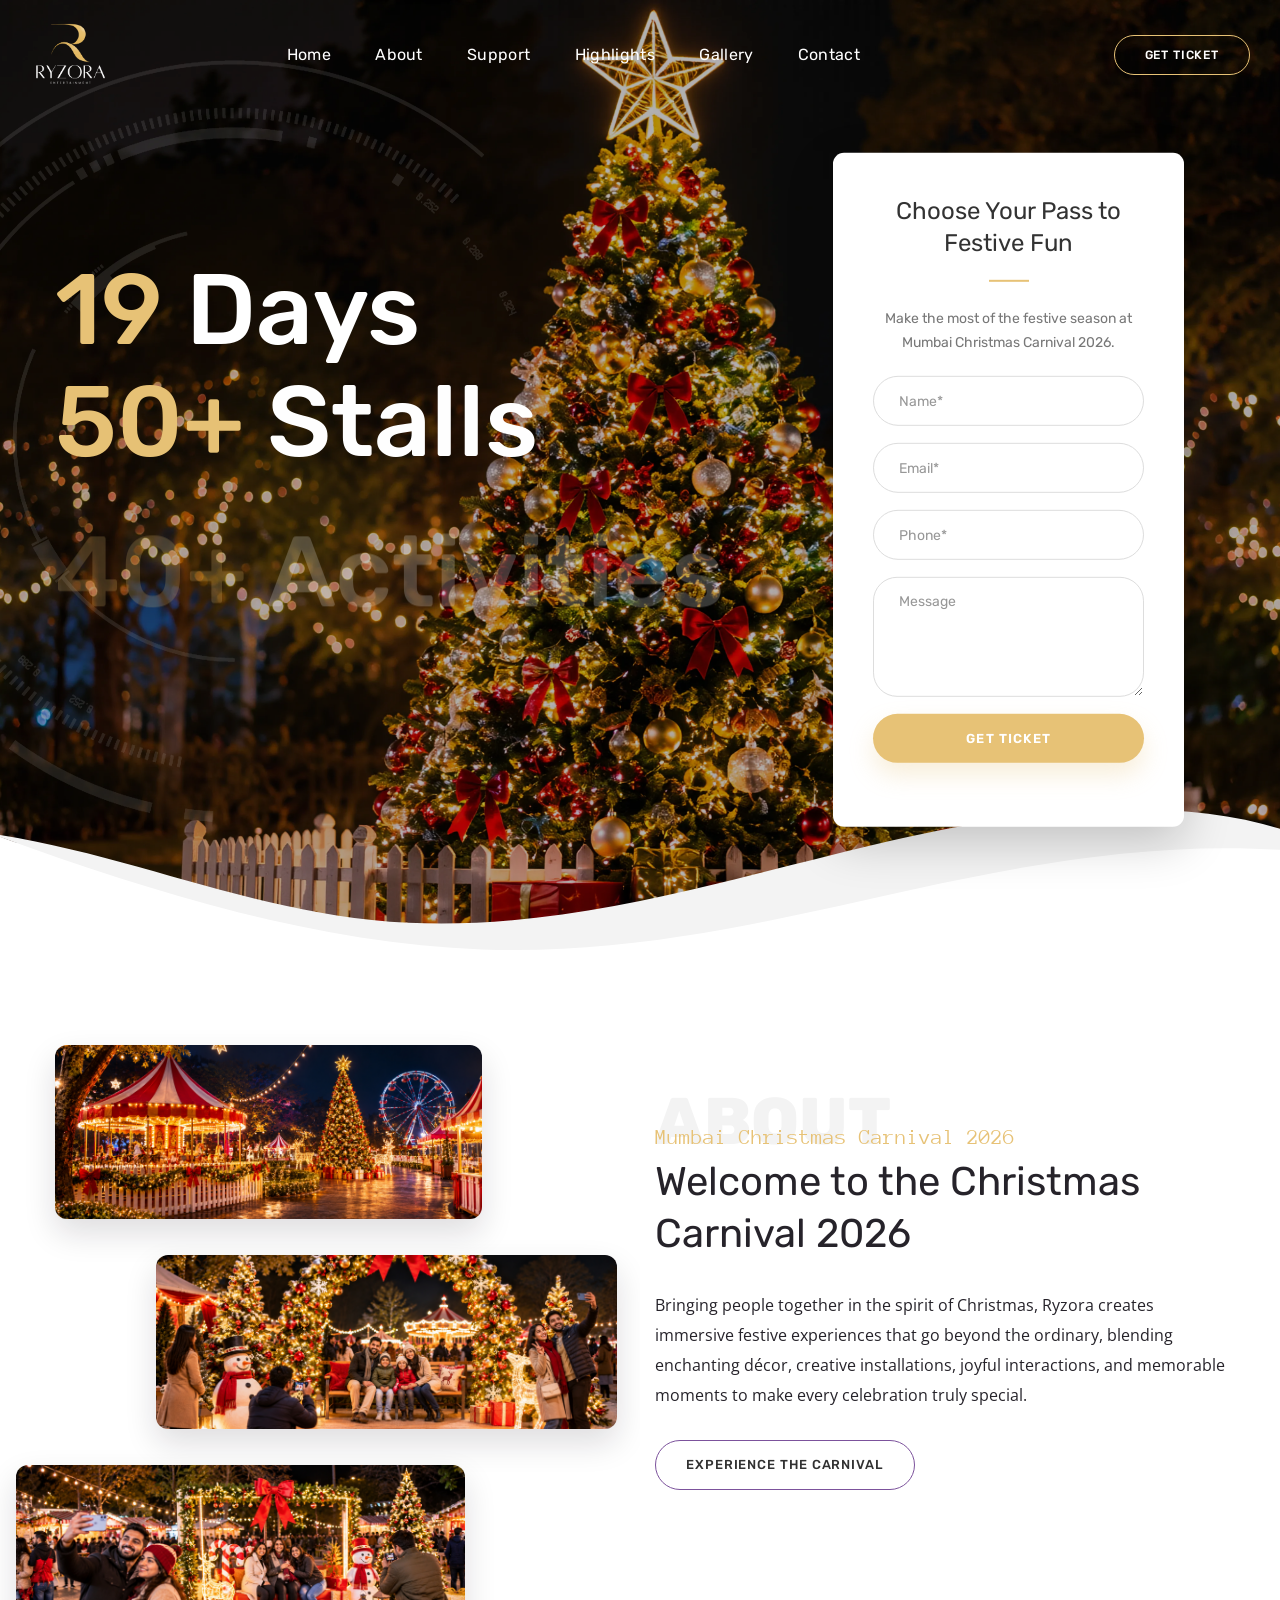
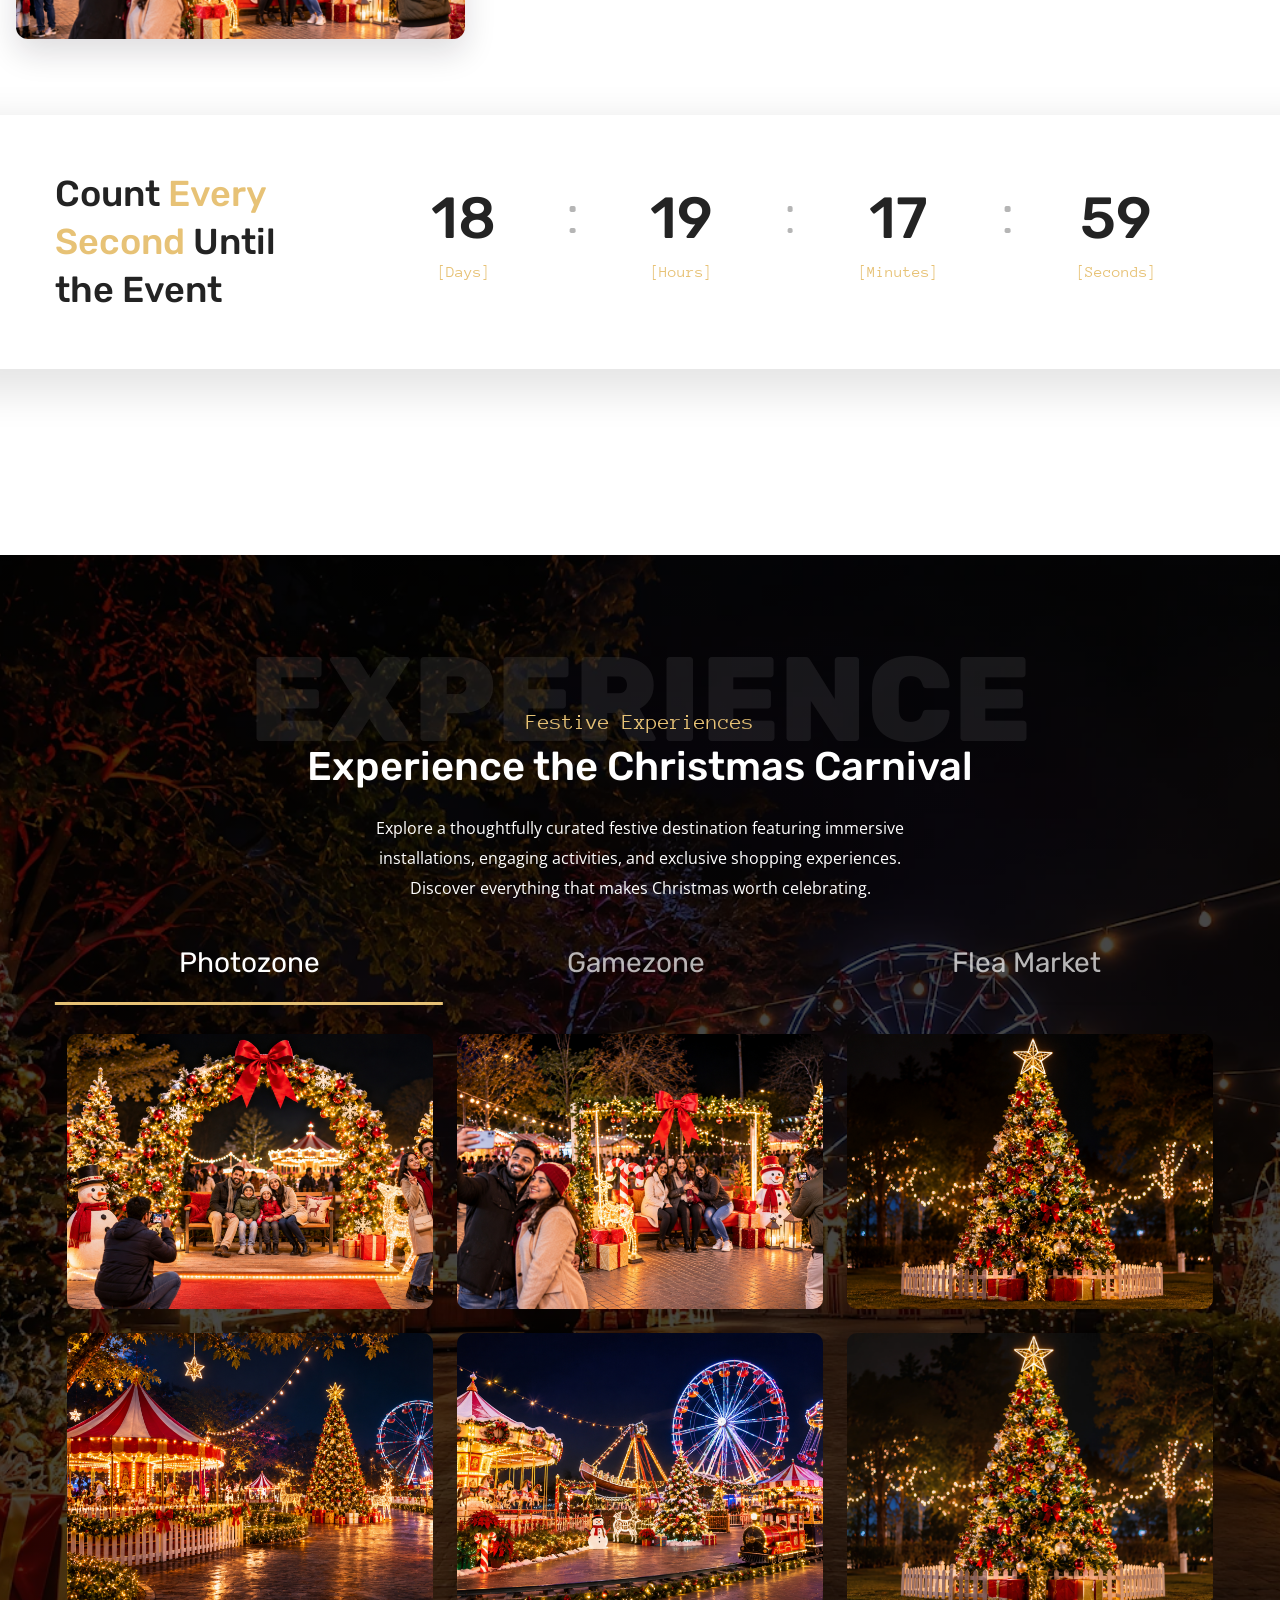
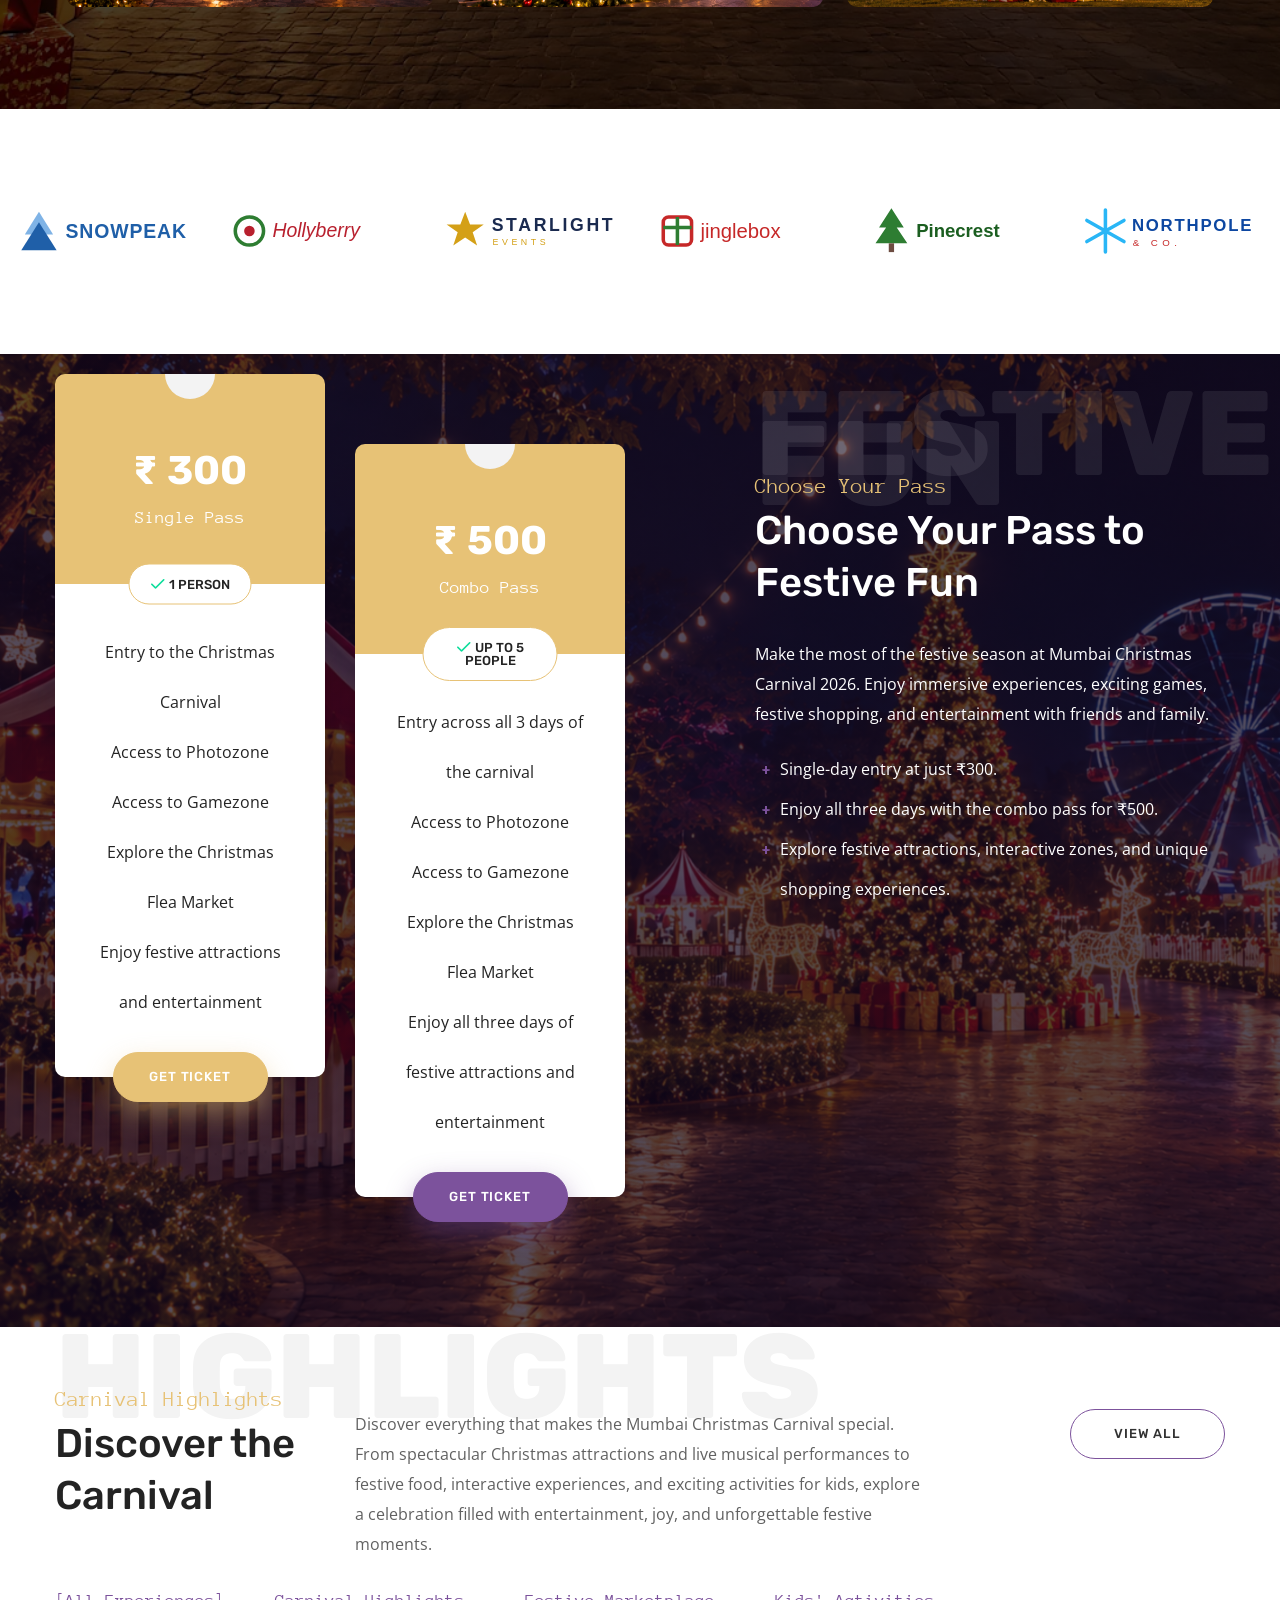
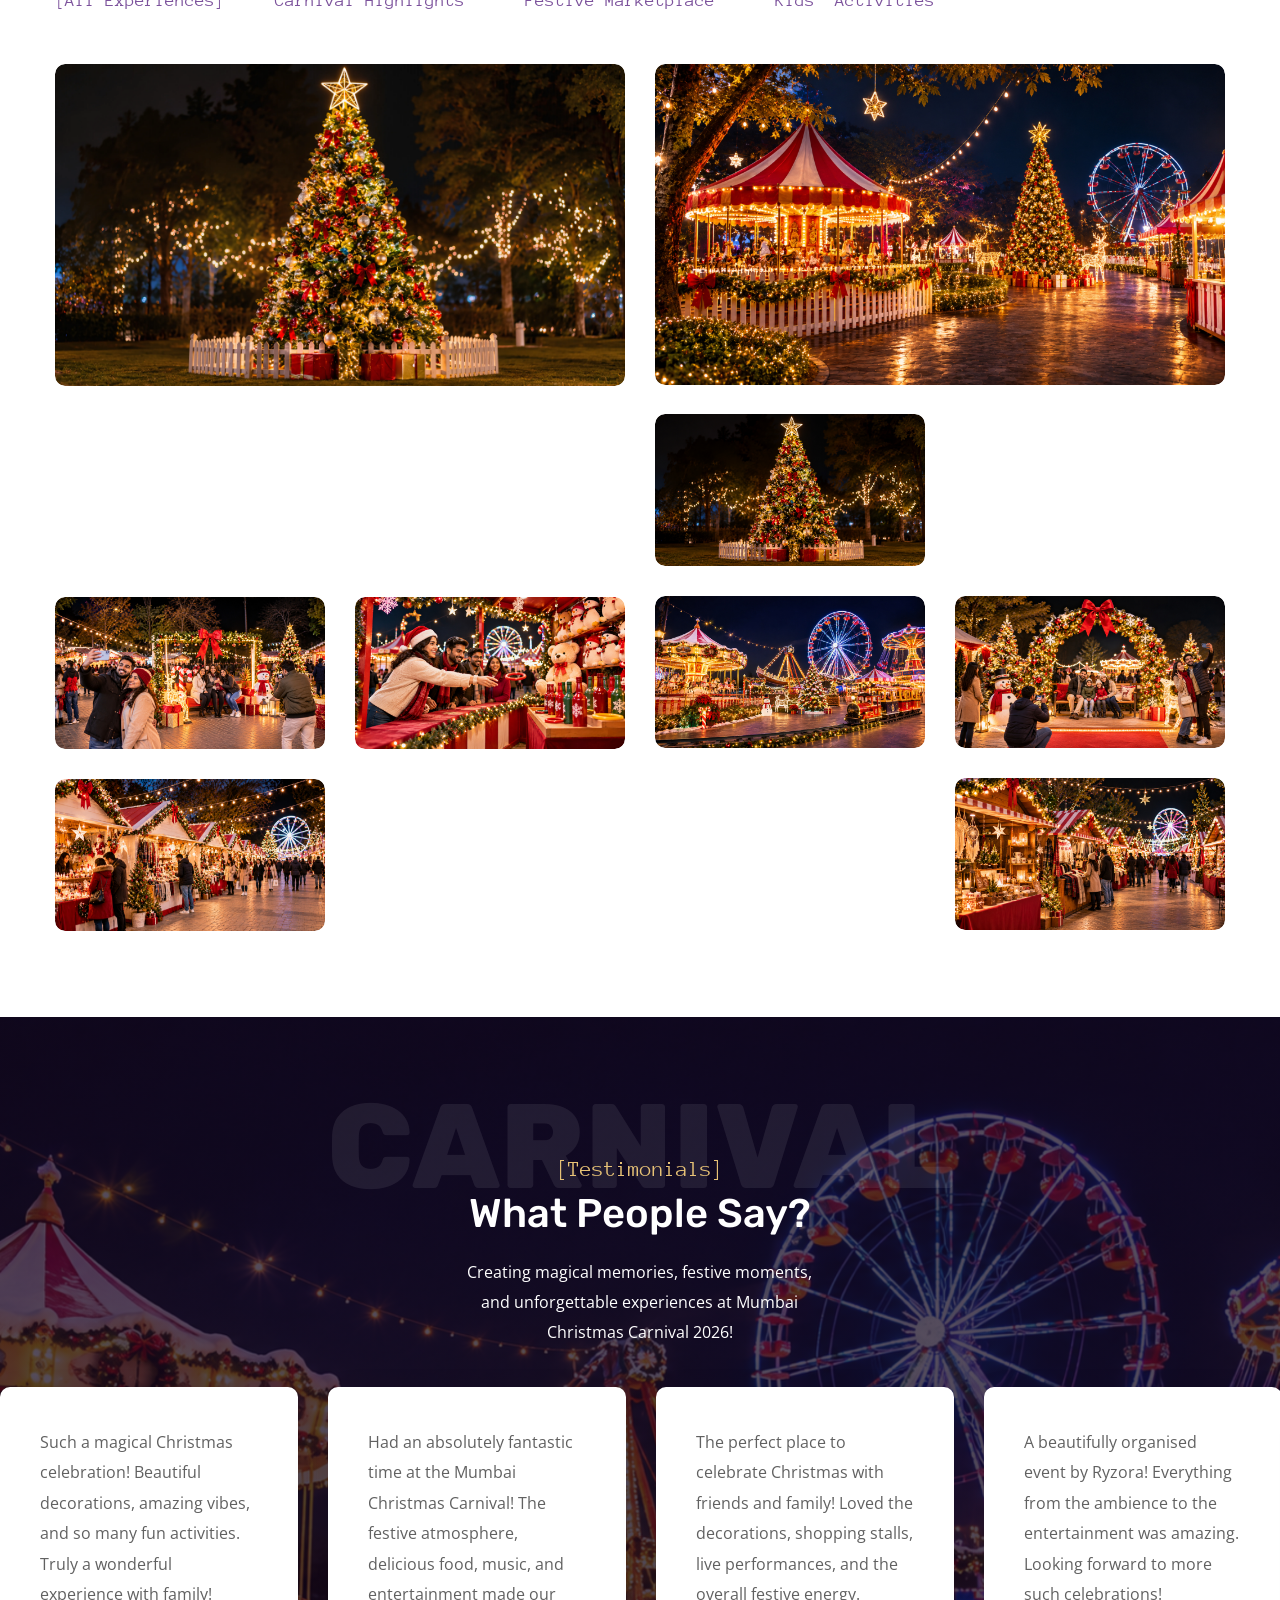
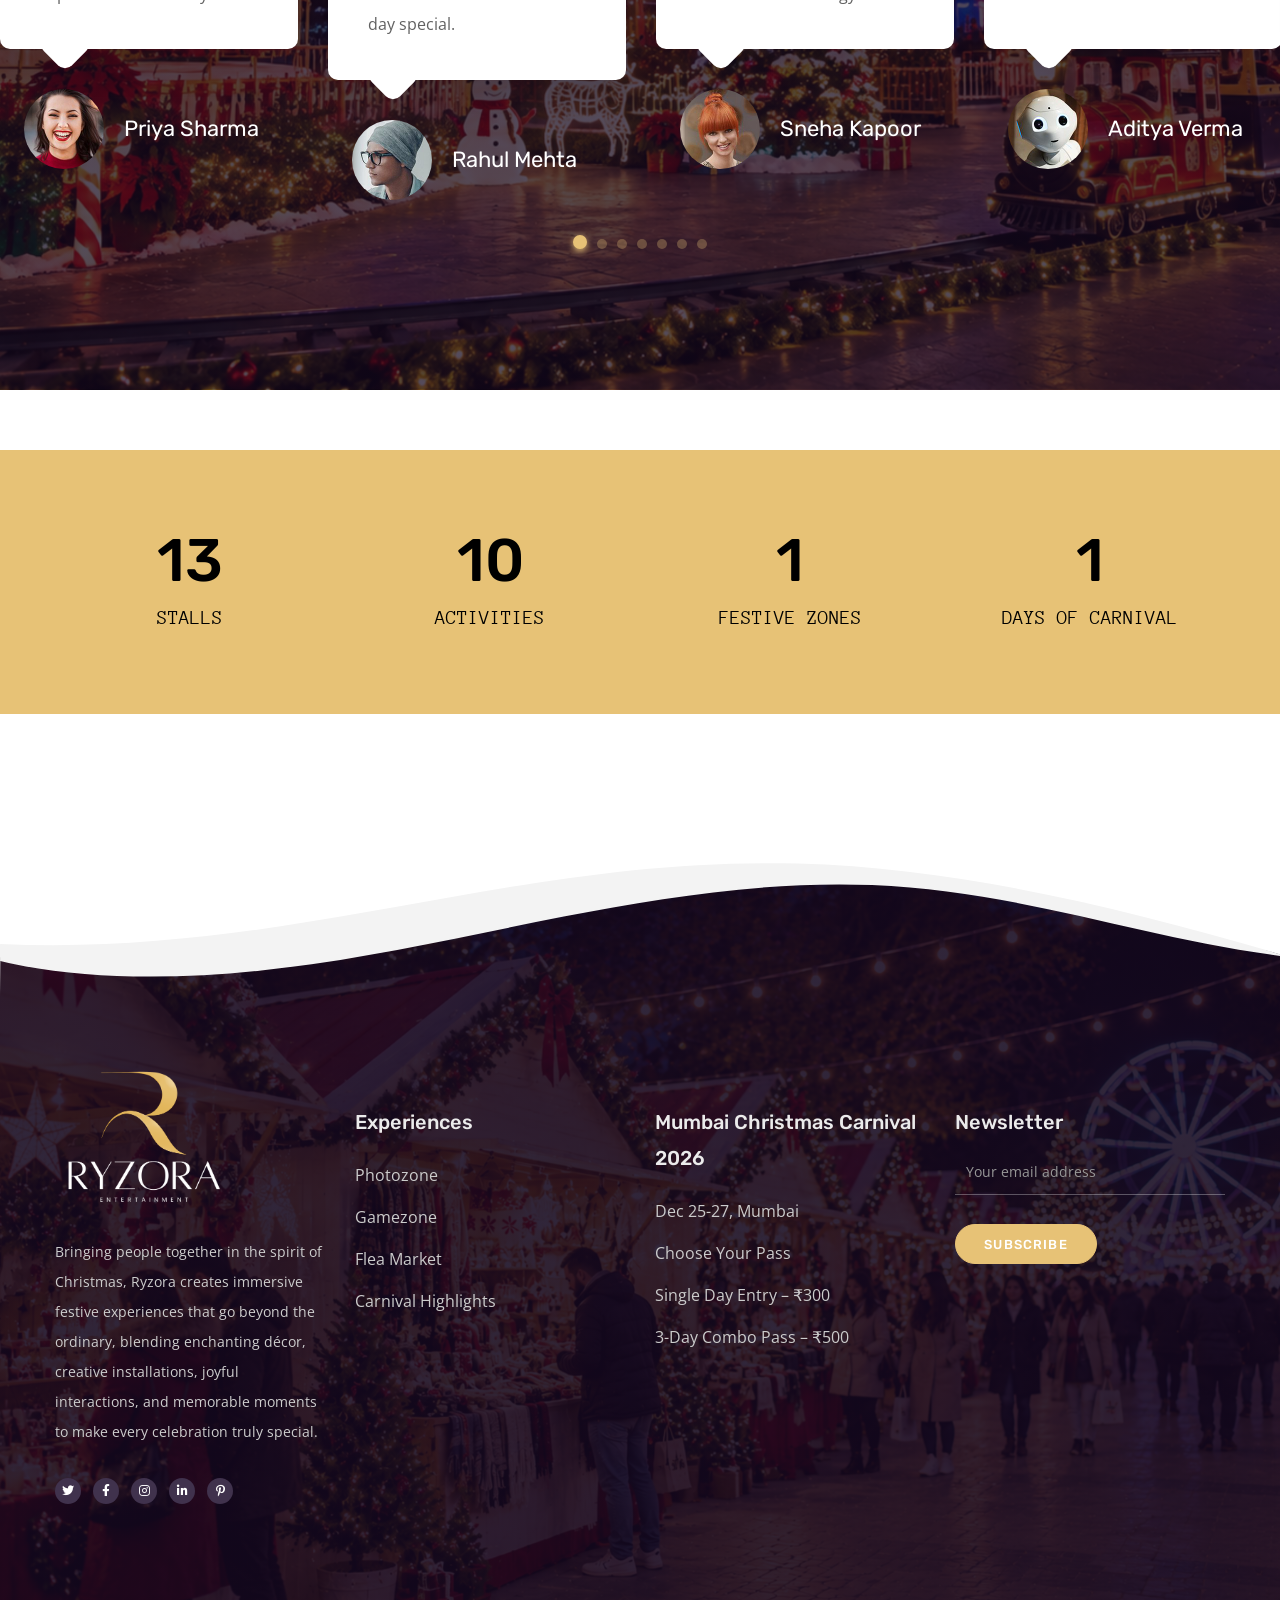
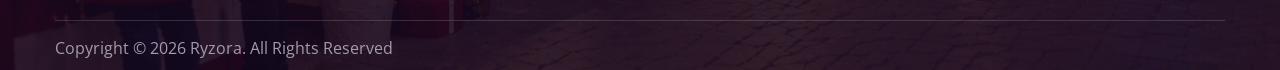
==== commit 2e0a12d8: "remove unused file" ====
--- a/index.html
+++ b/index.html
@@ -6,8 +6,8 @@
 	<meta name="viewport" content="width=device-width, initial-scale=1, maximum-scale=1">
 	<meta http-equiv="X-UA-Compatible" content="IE=Edge">
 	<title>Ryzora | Mumbai Christmas Carnival 2026</title>
-	<link rel="icon" type="image/png" href="logo.png">
-	<link rel="apple-touch-icon" href="logo.png">
+	<link rel="icon" type="image/png" href="assets/photos/logo.png">
+	<link rel="apple-touch-icon" href="assets/photos/logo.png">
 	<link rel="stylesheet"
 		href="https://fonts.googleapis.com/css?family=Open%20Sans:300,400,500,600,700,800,300italic,400italic,500italic,600italic,700italic,800italic%7CRubik:300,400,500,600,700,800,900,300italic,400italic,500italic,600italic,700italic,800italic,900italic%7CAnonymous%20Pro:400,700,400italic,700italic&amp;display=swap&amp;ver=1720439761"
 		media="print" onload="this.media='all'">
@@ -17,7 +17,7 @@
 		rel="stylesheet" property="stylesheet" media="all" type="text/css">
 
 		
-	<link rel="stylesheet" href="style.css?v=a48403136b9e">
+	<link rel="stylesheet" href="assets/css/style.css?v=a90cd814999f">
 </head>
 
 <body id="top"
@@ -41,7 +41,7 @@
 							<div class='position_left_middle header_side display_normal v_align_middle h_align_left'>
 								<div class='header_area_container'>
 									<div class="wgl-logotype-container logo-sticky_enable"><a href="#top"> <img
-												class="default_logo" src="wp-content/uploads/2026/christmas-carnival/ryzora-logo-light-transparent.png"
+												class="default_logo" src="assets/photos/2026/christmas-carnival/ryzora-logo-light-transparent.png"
 												alt="logo" style="height:65px;">
 										</a></div>
 								</div>
@@ -131,7 +131,7 @@
 							<div class='position_left_middle header_side display_normal v_align_middle h_align_left'>
 								<div class='header_area_container'>
 									<div class="wgl-logotype-container logo-sticky_enable"><a href="#top"> <img
-												class="logo-sticky" src="wp-content/uploads/2026/christmas-carnival/ryzora-logo-dark.png"
+												class="logo-sticky" src="assets/photos/2026/christmas-carnival/ryzora-logo-dark.png"
 												alt="logo" style="height:65px;">
 										</a></div>
 								</div>
@@ -257,7 +257,7 @@
 							<div class='position_center header_side'>
 								<div class='header_area_container'>
 									<div class="wgl-logotype-container logo-sticky_enable"><a href="#top"> <img
-												class="default_logo" src="wp-content/uploads/2026/christmas-carnival/ryzora-logo-light-transparent.png"
+												class="default_logo" src="assets/photos/2026/christmas-carnival/ryzora-logo-light-transparent.png"
 												alt="logo" style="height:65px;">
 										</a></div>
 								</div>
@@ -322,7 +322,7 @@
 																src="wp-content/plugins/revslider/public/assets/assets/dummy.png"
 																alt="" title="Home 1"
 																class="rev-slidebg tp-rs-img rs-lazyload"
-																data-lazyload="wp-content/uploads/2026/christmas-carnival/15.webp"
+																data-lazyload="assets/photos/2026/christmas-carnival/15.webp"
 																data-bg="p:50% 0%;" data-parallax="off" data-no-retina>
 															<rs-layer id="slider-5-slide-9-layer-17" class="rs-pxl-2"
 																data-type="image" data-rsp_ch="on"
@@ -337,7 +337,7 @@
 																	src="wp-content/plugins/revslider/public/assets/assets/dummy.png"
 																	alt="" class="tp-rs-img rs-lazyload" width="715"
 																	height="762"
-																	data-lazyload="wp-content/uploads/2018/10/rev-slider-04.png"
+																	data-lazyload="assets/photos/2018/10/rev-slider-04.png"
 																	data-no-retina>
 															</rs-layer><rs-layer id="slider-5-slide-9-layer-2"
 																data-type="text" data-rsp_ch="on"
@@ -493,11 +493,11 @@
 								<div class="vc_column-inner vc_custom_1539853054854">
 									<div class="wpb_wrapper">
 										<div class="about-image-stack" aria-label="Carnival moments">
-											<img src="wp-content/uploads/2026/christmas-carnival/2.jpg"
+											<img src="assets/photos/2026/christmas-carnival/2.jpg"
 												alt="Festive carnival moment">
-											<img src="wp-content/uploads/2026/christmas-carnival/8.jpg"
+											<img src="assets/photos/2026/christmas-carnival/8.jpg"
 												alt="Visitors at a Christmas photozone">
-											<img src="wp-content/uploads/2026/christmas-carnival/9.jpg"
+											<img src="assets/photos/2026/christmas-carnival/9.jpg"
 												alt="Families enjoying the carnival">
 										</div>
 									</div>
@@ -628,28 +628,28 @@
 											</div>
 											<div class="timetabs_data">
 												<div class="timetab_container" data-tab-id="tab-1539243322591-d2142050-3993">
-													<div class="timetabs_item"><div class="item_img"><img loading="lazy" decoding="async" src="wp-content/uploads/2026/christmas-carnival/8.jpg" alt="Families at the Christmas photozone"></div></div>
-													<div class="timetabs_item"><div class="item_img"><img loading="lazy" decoding="async" src="wp-content/uploads/2026/christmas-carnival/9.jpg" alt="Guests capturing carnival memories"></div></div>
-													<div class="timetabs_item"><div class="item_img"><img loading="lazy" decoding="async" src="wp-content/uploads/2026/christmas-carnival/3.jpg" alt="Christmas tree installation"></div></div>
-													<div class="timetabs_item"><div class="item_img"><img loading="lazy" decoding="async" src="wp-content/uploads/2026/christmas-carnival/2.jpg" alt="Festive carnival moment"></div></div>
-													<div class="timetabs_item"><div class="item_img"><img loading="lazy" decoding="async" src="wp-content/uploads/2026/christmas-carnival/7.jpg" alt="Christmas Carnival at night"></div></div>
-													<div class="timetabs_item"><div class="item_img"><img loading="lazy" decoding="async" src="wp-content/uploads/2026/christmas-carnival/15.webp" alt="Carnival lights and decor"></div></div>
+													<div class="timetabs_item"><div class="item_img"><img loading="lazy" decoding="async" src="assets/photos/2026/christmas-carnival/8.jpg" alt="Families at the Christmas photozone"></div></div>
+													<div class="timetabs_item"><div class="item_img"><img loading="lazy" decoding="async" src="assets/photos/2026/christmas-carnival/9.jpg" alt="Guests capturing carnival memories"></div></div>
+													<div class="timetabs_item"><div class="item_img"><img loading="lazy" decoding="async" src="assets/photos/2026/christmas-carnival/3.jpg" alt="Christmas tree installation"></div></div>
+													<div class="timetabs_item"><div class="item_img"><img loading="lazy" decoding="async" src="assets/photos/2026/christmas-carnival/2.jpg" alt="Festive carnival moment"></div></div>
+													<div class="timetabs_item"><div class="item_img"><img loading="lazy" decoding="async" src="assets/photos/2026/christmas-carnival/7.jpg" alt="Christmas Carnival at night"></div></div>
+													<div class="timetabs_item"><div class="item_img"><img loading="lazy" decoding="async" src="assets/photos/2026/christmas-carnival/15.webp" alt="Carnival lights and decor"></div></div>
 												</div>
 												<div class="timetab_container" data-tab-id="tab-1539243774193-008eb5ff-2d4f">
-													<div class="timetabs_item"><div class="item_img"><img loading="lazy" decoding="async" src="wp-content/uploads/2026/christmas-carnival/10.jpg" alt="Interactive carnival game"></div></div>
-													<div class="timetabs_item"><div class="item_img"><img loading="lazy" decoding="async" src="wp-content/uploads/2026/christmas-carnival/11.jpg" alt="Guests playing a carnival game"></div></div>
-													<div class="timetabs_item"><div class="item_img"><img loading="lazy" decoding="async" src="wp-content/uploads/2026/christmas-carnival/6.jpg" alt="Carnival rides and lights"></div></div>
-													<div class="timetabs_item"><div class="item_img"><img loading="lazy" decoding="async" src="wp-content/uploads/2026/christmas-carnival/9.jpg" alt="Visitors enjoying the carnival"></div></div>
-													<div class="timetabs_item"><div class="item_img"><img loading="lazy" decoding="async" src="wp-content/uploads/2026/christmas-carnival/7.jpg" alt="Christmas Carnival at night"></div></div>
-													<div class="timetabs_item"><div class="item_img"><img loading="lazy" decoding="async" src="wp-content/uploads/2026/christmas-carnival/2.jpg" alt="Festive carnival moment"></div></div>
+													<div class="timetabs_item"><div class="item_img"><img loading="lazy" decoding="async" src="assets/photos/2026/christmas-carnival/10.jpg" alt="Interactive carnival game"></div></div>
+													<div class="timetabs_item"><div class="item_img"><img loading="lazy" decoding="async" src="assets/photos/2026/christmas-carnival/11.jpg" alt="Guests playing a carnival game"></div></div>
+													<div class="timetabs_item"><div class="item_img"><img loading="lazy" decoding="async" src="assets/photos/2026/christmas-carnival/6.jpg" alt="Carnival rides and lights"></div></div>
+													<div class="timetabs_item"><div class="item_img"><img loading="lazy" decoding="async" src="assets/photos/2026/christmas-carnival/9.jpg" alt="Visitors enjoying the carnival"></div></div>
+													<div class="timetabs_item"><div class="item_img"><img loading="lazy" decoding="async" src="assets/photos/2026/christmas-carnival/7.jpg" alt="Christmas Carnival at night"></div></div>
+													<div class="timetabs_item"><div class="item_img"><img loading="lazy" decoding="async" src="assets/photos/2026/christmas-carnival/2.jpg" alt="Festive carnival moment"></div></div>
 												</div>
 												<div class="timetab_container" data-tab-id="tab-1539243915493-2b1e8a6f-c355">
-													<div class="timetabs_item"><div class="item_img"><img loading="lazy" decoding="async" src="wp-content/uploads/2026/christmas-carnival/4.jpg" alt="Christmas market stalls"></div></div>
-													<div class="timetabs_item"><div class="item_img"><img loading="lazy" decoding="async" src="wp-content/uploads/2026/christmas-carnival/5.jpg" alt="Christmas marketplace stalls"></div></div>
-													<div class="timetabs_item"><div class="item_img"><img loading="lazy" decoding="async" src="wp-content/uploads/2026/christmas-carnival/12.jpg" alt="Christmas market walkway"></div></div>
-													<div class="timetabs_item"><div class="item_img"><img loading="lazy" decoding="async" src="wp-content/uploads/2026/christmas-carnival/13.jpg" alt="Festive food and shopping stalls"></div></div>
-													<div class="timetabs_item"><div class="item_img"><img loading="lazy" decoding="async" src="wp-content/uploads/2026/christmas-carnival/15.webp" alt="Carnival lights and decor"></div></div>
-													<div class="timetabs_item"><div class="item_img"><img loading="lazy" decoding="async" src="wp-content/uploads/2026/christmas-carnival/7.jpg" alt="Christmas Carnival at night"></div></div>
+													<div class="timetabs_item"><div class="item_img"><img loading="lazy" decoding="async" src="assets/photos/2026/christmas-carnival/4.jpg" alt="Christmas market stalls"></div></div>
+													<div class="timetabs_item"><div class="item_img"><img loading="lazy" decoding="async" src="assets/photos/2026/christmas-carnival/5.jpg" alt="Christmas marketplace stalls"></div></div>
+													<div class="timetabs_item"><div class="item_img"><img loading="lazy" decoding="async" src="assets/photos/2026/christmas-carnival/12.jpg" alt="Christmas market walkway"></div></div>
+													<div class="timetabs_item"><div class="item_img"><img loading="lazy" decoding="async" src="assets/photos/2026/christmas-carnival/13.jpg" alt="Festive food and shopping stalls"></div></div>
+													<div class="timetabs_item"><div class="item_img"><img loading="lazy" decoding="async" src="assets/photos/2026/christmas-carnival/15.webp" alt="Carnival lights and decor"></div></div>
+													<div class="timetabs_item"><div class="item_img"><img loading="lazy" decoding="async" src="assets/photos/2026/christmas-carnival/7.jpg" alt="Christmas Carnival at night"></div></div>
 												</div>
 											</div>
 										</div>
@@ -675,12 +675,12 @@
 												class="genesisexpo_module_carousel pag_align_center">
 												<div class="genesisexpo_carousel_slick"
 													data-slick='{"slidesToShow":6,"slidesToScroll":1,"infinite":true,"autoplay":true,"autoplaySpeed":"3000","speed":300,"arrows":false,"dots":false,"adaptiveHeight":false,"responsive":[{"breakpoint":1201,"settings":{"slidesToShow":5,"slidesToScroll":1}},{"breakpoint":992,"settings":{"slidesToShow":3,"slidesToScroll":1}},{"breakpoint":768,"settings":{"slidesToShow":2,"slidesToScroll":1}}]}'>
-														<div class="clients_image"><img decoding="async" class="main_image" src="wp-content/uploads/2026/brands/brand-1.svg" alt="Snowpeak logo" width="230" height="80" /></div>
-														<div class="clients_image"><img decoding="async" class="main_image" src="wp-content/uploads/2026/brands/brand-2.svg" alt="Hollyberry logo" width="230" height="80" /></div>
-														<div class="clients_image"><img decoding="async" class="main_image" src="wp-content/uploads/2026/brands/brand-3.svg" alt="Starlight logo" width="230" height="80" /></div>
-														<div class="clients_image"><img decoding="async" class="main_image" src="wp-content/uploads/2026/brands/brand-4.svg" alt="Jinglebox logo" width="230" height="80" /></div>
-														<div class="clients_image"><img decoding="async" class="main_image" src="wp-content/uploads/2026/brands/brand-5.svg" alt="Pinecrest logo" width="230" height="80" /></div>
-														<div class="clients_image"><img decoding="async" class="main_image" src="wp-content/uploads/2026/brands/brand-6.svg" alt="Northpole logo" width="230" height="80" /></div>
+														<div class="clients_image"><img decoding="async" class="main_image" src="assets/photos/2026/brands/brand-1.svg" alt="Snowpeak logo" width="230" height="80" /></div>
+														<div class="clients_image"><img decoding="async" class="main_image" src="assets/photos/2026/brands/brand-2.svg" alt="Hollyberry logo" width="230" height="80" /></div>
+														<div class="clients_image"><img decoding="async" class="main_image" src="assets/photos/2026/brands/brand-3.svg" alt="Starlight logo" width="230" height="80" /></div>
+														<div class="clients_image"><img decoding="async" class="main_image" src="assets/photos/2026/brands/brand-4.svg" alt="Jinglebox logo" width="230" height="80" /></div>
+														<div class="clients_image"><img decoding="async" class="main_image" src="assets/photos/2026/brands/brand-5.svg" alt="Pinecrest logo" width="230" height="80" /></div>
+														<div class="clients_image"><img decoding="async" class="main_image" src="assets/photos/2026/brands/brand-6.svg" alt="Northpole logo" width="230" height="80" /></div>
 												</div>
 											</div>
 										</div>
@@ -921,12 +921,12 @@
 														<div
 															class="wgl_portfolio_item-wrapper inside_image h_align_left default_animation overlay_gap">
 															<div class="wgl_portfolio_item-image"><img decoding="async"
-																	src="wp-content/uploads/2026/christmas-carnival/15.webp"
+																	src="assets/photos/2026/christmas-carnival/15.webp"
 																	alt="Christmas Carnival walkway at night"></div>
 															<div class="wgl_portfolio_item-description"><span
 																	class='swipebox_icon'></span><span
 																	class="full_link"><a
-																		href='wp-content/uploads/2026/christmas-carnival/15.webp'
+																		href='assets/photos/2026/christmas-carnival/15.webp'
 																		class='swipebox'></a></span></div>
 															<div class="overlay"></div>
 														</div>
@@ -937,12 +937,12 @@
 														<div
 															class="wgl_portfolio_item-wrapper inside_image h_align_left default_animation overlay_gap">
 															<div class="wgl_portfolio_item-image"><img decoding="async"
-																	src="wp-content/uploads/2026/christmas-carnival/2.jpg"
+																	src="assets/photos/2026/christmas-carnival/2.jpg"
 																	alt="Festive carnival entrance and attractions"></div>
 															<div class="wgl_portfolio_item-description"><span
 																	class='swipebox_icon'></span><span
 																	class="full_link"><a
-																		href='wp-content/uploads/2026/christmas-carnival/2.jpg'
+																		href='assets/photos/2026/christmas-carnival/2.jpg'
 																		class='swipebox'></a></span></div>
 															<div class="overlay"></div>
 														</div>
@@ -953,12 +953,12 @@
 														<div
 															class="wgl_portfolio_item-wrapper inside_image h_align_left default_animation overlay_gap">
 															<div class="wgl_portfolio_item-image"><img decoding="async"
-																	src="wp-content/uploads/2026/christmas-carnival/3.jpg"
+																	src="assets/photos/2026/christmas-carnival/3.jpg"
 																	alt="Christmas tree installation"></div>
 															<div class="wgl_portfolio_item-description"><span
 																	class='swipebox_icon'></span><span
 																	class="full_link"><a
-																		href='wp-content/uploads/2026/christmas-carnival/3.jpg'
+																		href='assets/photos/2026/christmas-carnival/3.jpg'
 																		class='swipebox'></a></span></div>
 															<div class="overlay"></div>
 														</div>
@@ -969,12 +969,12 @@
 														<div
 															class="wgl_portfolio_item-wrapper inside_image h_align_left default_animation overlay_gap">
 															<div class="wgl_portfolio_item-image"><img decoding="async"
-																	src="wp-content/uploads/2026/christmas-carnival/4.jpg"
+																	src="assets/photos/2026/christmas-carnival/4.jpg"
 																	alt="Festive market stalls"></div>
 															<div class="wgl_portfolio_item-description"><span
 																	class='swipebox_icon'></span><span
 																	class="full_link"><a
-																		href='wp-content/uploads/2026/christmas-carnival/4.jpg'
+																		href='assets/photos/2026/christmas-carnival/4.jpg'
 																		class='swipebox'></a></span></div>
 															<div class="overlay"></div>
 														</div>
@@ -982,72 +982,72 @@
 													<article class="wgl_portfolio_list-item item wgl_col-3 festive-marketplace"
 														style="padding-right:15px; padding-left:15px; padding-bottom:30px">
 														<div class="wgl_portfolio_item-wrapper inside_image h_align_left default_animation overlay_gap">
-															<div class="wgl_portfolio_item-image"><img loading="lazy" decoding="async" src="wp-content/uploads/2026/christmas-carnival/5.jpg" alt="Christmas marketplace stalls"></div>
-															<div class="wgl_portfolio_item-description"><span class="swipebox_icon"></span><span class="full_link"><a href="wp-content/uploads/2026/christmas-carnival/5.jpg" class="swipebox"></a></span></div>
+															<div class="wgl_portfolio_item-image"><img loading="lazy" decoding="async" src="assets/photos/2026/christmas-carnival/5.jpg" alt="Christmas marketplace stalls"></div>
+															<div class="wgl_portfolio_item-description"><span class="swipebox_icon"></span><span class="full_link"><a href="assets/photos/2026/christmas-carnival/5.jpg" class="swipebox"></a></span></div>
 															<div class="overlay"></div>
 														</div>
 													</article>
 													<article class="wgl_portfolio_list-item item wgl_col-3 carnival-highlights"
 														style="padding-right:15px; padding-left:15px; padding-bottom:30px">
 														<div class="wgl_portfolio_item-wrapper inside_image h_align_left default_animation overlay_gap">
-															<div class="wgl_portfolio_item-image"><img loading="lazy" decoding="async" src="wp-content/uploads/2026/christmas-carnival/6.jpg" alt="Carnival rides and lights"></div>
-															<div class="wgl_portfolio_item-description"><span class="swipebox_icon"></span><span class="full_link"><a href="wp-content/uploads/2026/christmas-carnival/6.jpg" class="swipebox"></a></span></div>
+															<div class="wgl_portfolio_item-image"><img loading="lazy" decoding="async" src="assets/photos/2026/christmas-carnival/6.jpg" alt="Carnival rides and lights"></div>
+															<div class="wgl_portfolio_item-description"><span class="swipebox_icon"></span><span class="full_link"><a href="assets/photos/2026/christmas-carnival/6.jpg" class="swipebox"></a></span></div>
 															<div class="overlay"></div>
 														</div>
 													</article>
 													<article class="wgl_portfolio_list-item item wgl_col-3 carnival-highlights"
 														style="padding-right:15px; padding-left:15px; padding-bottom:30px">
 														<div class="wgl_portfolio_item-wrapper inside_image h_align_left default_animation overlay_gap">
-															<div class="wgl_portfolio_item-image"><img loading="lazy" decoding="async" src="wp-content/uploads/2026/christmas-carnival/7.jpg" alt="Christmas Carnival at night"></div>
-															<div class="wgl_portfolio_item-description"><span class="swipebox_icon"></span><span class="full_link"><a href="wp-content/uploads/2026/christmas-carnival/7.jpg" class="swipebox"></a></span></div>
+															<div class="wgl_portfolio_item-image"><img loading="lazy" decoding="async" src="assets/photos/2026/christmas-carnival/7.jpg" alt="Christmas Carnival at night"></div>
+															<div class="wgl_portfolio_item-description"><span class="swipebox_icon"></span><span class="full_link"><a href="assets/photos/2026/christmas-carnival/7.jpg" class="swipebox"></a></span></div>
 															<div class="overlay"></div>
 														</div>
 													</article>
 													<article class="wgl_portfolio_list-item item wgl_col-3 kids-activities"
 														style="padding-right:15px; padding-left:15px; padding-bottom:30px">
 														<div class="wgl_portfolio_item-wrapper inside_image h_align_left default_animation overlay_gap">
-															<div class="wgl_portfolio_item-image"><img loading="lazy" decoding="async" src="wp-content/uploads/2026/christmas-carnival/8.jpg" alt="Families enjoying the Christmas photozone"></div>
-															<div class="wgl_portfolio_item-description"><span class="swipebox_icon"></span><span class="full_link"><a href="wp-content/uploads/2026/christmas-carnival/8.jpg" class="swipebox"></a></span></div>
+															<div class="wgl_portfolio_item-image"><img loading="lazy" decoding="async" src="assets/photos/2026/christmas-carnival/8.jpg" alt="Families enjoying the Christmas photozone"></div>
+															<div class="wgl_portfolio_item-description"><span class="swipebox_icon"></span><span class="full_link"><a href="assets/photos/2026/christmas-carnival/8.jpg" class="swipebox"></a></span></div>
 															<div class="overlay"></div>
 														</div>
 													</article>
 													<article class="wgl_portfolio_list-item item wgl_col-3 kids-activities"
 														style="padding-right:15px; padding-left:15px; padding-bottom:30px">
 														<div class="wgl_portfolio_item-wrapper inside_image h_align_left default_animation overlay_gap">
-															<div class="wgl_portfolio_item-image"><img loading="lazy" decoding="async" src="wp-content/uploads/2026/christmas-carnival/9.jpg" alt="Visitors enjoying the carnival"></div>
-															<div class="wgl_portfolio_item-description"><span class="swipebox_icon"></span><span class="full_link"><a href="wp-content/uploads/2026/christmas-carnival/9.jpg" class="swipebox"></a></span></div>
+															<div class="wgl_portfolio_item-image"><img loading="lazy" decoding="async" src="assets/photos/2026/christmas-carnival/9.jpg" alt="Visitors enjoying the carnival"></div>
+															<div class="wgl_portfolio_item-description"><span class="swipebox_icon"></span><span class="full_link"><a href="assets/photos/2026/christmas-carnival/9.jpg" class="swipebox"></a></span></div>
 															<div class="overlay"></div>
 														</div>
 													</article>
 													<article class="wgl_portfolio_list-item item wgl_col-3 kids-activities"
 														style="padding-right:15px; padding-left:15px; padding-bottom:30px">
 														<div class="wgl_portfolio_item-wrapper inside_image h_align_left default_animation overlay_gap">
-															<div class="wgl_portfolio_item-image"><img loading="lazy" decoding="async" src="wp-content/uploads/2026/christmas-carnival/10.jpg" alt="Interactive Christmas Carnival game"></div>
-															<div class="wgl_portfolio_item-description"><span class="swipebox_icon"></span><span class="full_link"><a href="wp-content/uploads/2026/christmas-carnival/10.jpg" class="swipebox"></a></span></div>
+															<div class="wgl_portfolio_item-image"><img loading="lazy" decoding="async" src="assets/photos/2026/christmas-carnival/10.jpg" alt="Interactive Christmas Carnival game"></div>
+															<div class="wgl_portfolio_item-description"><span class="swipebox_icon"></span><span class="full_link"><a href="assets/photos/2026/christmas-carnival/10.jpg" class="swipebox"></a></span></div>
 															<div class="overlay"></div>
 														</div>
 													</article>
 													<article class="wgl_portfolio_list-item item wgl_col-3 kids-activities"
 														style="padding-right:15px; padding-left:15px; padding-bottom:30px">
 														<div class="wgl_portfolio_item-wrapper inside_image h_align_left default_animation overlay_gap">
-															<div class="wgl_portfolio_item-image"><img loading="lazy" decoding="async" src="wp-content/uploads/2026/christmas-carnival/11.jpg" alt="Guests playing a carnival game"></div>
-															<div class="wgl_portfolio_item-description"><span class="swipebox_icon"></span><span class="full_link"><a href="wp-content/uploads/2026/christmas-carnival/11.jpg" class="swipebox"></a></span></div>
+															<div class="wgl_portfolio_item-image"><img loading="lazy" decoding="async" src="assets/photos/2026/christmas-carnival/11.jpg" alt="Guests playing a carnival game"></div>
+															<div class="wgl_portfolio_item-description"><span class="swipebox_icon"></span><span class="full_link"><a href="assets/photos/2026/christmas-carnival/11.jpg" class="swipebox"></a></span></div>
 															<div class="overlay"></div>
 														</div>
 													</article>
 													<article class="wgl_portfolio_list-item item wgl_col-3 festive-marketplace"
 														style="padding-right:15px; padding-left:15px; padding-bottom:30px">
 														<div class="wgl_portfolio_item-wrapper inside_image h_align_left default_animation overlay_gap">
-															<div class="wgl_portfolio_item-image"><img loading="lazy" decoding="async" src="wp-content/uploads/2026/christmas-carnival/12.jpg" alt="Christmas market walkway"></div>
-															<div class="wgl_portfolio_item-description"><span class="swipebox_icon"></span><span class="full_link"><a href="wp-content/uploads/2026/christmas-carnival/12.jpg" class="swipebox"></a></span></div>
+															<div class="wgl_portfolio_item-image"><img loading="lazy" decoding="async" src="assets/photos/2026/christmas-carnival/12.jpg" alt="Christmas market walkway"></div>
+															<div class="wgl_portfolio_item-description"><span class="swipebox_icon"></span><span class="full_link"><a href="assets/photos/2026/christmas-carnival/12.jpg" class="swipebox"></a></span></div>
 															<div class="overlay"></div>
 														</div>
 													</article>
 													<article class="wgl_portfolio_list-item item wgl_col-3 festive-marketplace"
 														style="padding-right:15px; padding-left:15px; padding-bottom:30px">
 														<div class="wgl_portfolio_item-wrapper inside_image h_align_left default_animation overlay_gap">
-															<div class="wgl_portfolio_item-image"><img loading="lazy" decoding="async" src="wp-content/uploads/2026/christmas-carnival/13.jpg" alt="Festive food and shopping stalls"></div>
-															<div class="wgl_portfolio_item-description"><span class="swipebox_icon"></span><span class="full_link"><a href="wp-content/uploads/2026/christmas-carnival/13.jpg" class="swipebox"></a></span></div>
+															<div class="wgl_portfolio_item-image"><img loading="lazy" decoding="async" src="assets/photos/2026/christmas-carnival/13.jpg" alt="Festive food and shopping stalls"></div>
+															<div class="wgl_portfolio_item-description"><span class="swipebox_icon"></span><span class="full_link"><a href="assets/photos/2026/christmas-carnival/13.jpg" class="swipebox"></a></span></div>
 															<div class="overlay"></div>
 														</div>
 													</article>
@@ -1126,7 +1126,7 @@
 														</div>
 														<div class="testimonials_meta_wrap">
 															<div class="testimonials_image"><img decoding="async"
-																	src="wp-content/uploads/2018/10/testim_1-160x160.jpg"
+																	src="assets/photos/2018/10/testim_1-160x160.jpg"
 																	alt="Priya Sharma"
 																	style="width:80px; height:80px; " /></div>
 															<div class="testimonials_name_wrap">
@@ -1142,7 +1142,7 @@
 														</div>
 														<div class="testimonials_meta_wrap">
 															<div class="testimonials_image"><img decoding="async"
-																	src="wp-content/uploads/2018/10/testim_2-160x160.jpg"
+																	src="assets/photos/2018/10/testim_2-160x160.jpg"
 																	alt="Rahul Mehta" style="width:80px; height:80px; " />
 															</div>
 															<div class="testimonials_name_wrap">
@@ -1158,7 +1158,7 @@
 														</div>
 														<div class="testimonials_meta_wrap">
 															<div class="testimonials_image"><img decoding="async"
-																	src="wp-content/uploads/2018/10/testim_3-160x160.jpg"
+																	src="assets/photos/2018/10/testim_3-160x160.jpg"
 																	alt="Sneha Kapoor"
 																	style="width:80px; height:80px; " /></div>
 															<div class="testimonials_name_wrap">
@@ -1174,7 +1174,7 @@
 														</div>
 														<div class="testimonials_meta_wrap">
 															<div class="testimonials_image"><img decoding="async"
-																	src="wp-content/uploads/2018/10/testim_4-160x160.jpg"
+																	src="assets/photos/2018/10/testim_4-160x160.jpg"
 																	alt="Aditya Verma"
 																	style="width:80px; height:80px; " /></div>
 															<div class="testimonials_name_wrap">
@@ -1190,7 +1190,7 @@
 														</div>
 														<div class="testimonials_meta_wrap">
 															<div class="testimonials_image"><img decoding="async"
-																	src="wp-content/uploads/2018/10/testim_5-160x160.jpg"
+																	src="assets/photos/2018/10/testim_5-160x160.jpg"
 																	alt="Karan Malhotra"
 																	style="width:80px; height:80px; " /></div>
 															<div class="testimonials_name_wrap">
@@ -1206,7 +1206,7 @@
 														</div>
 														<div class="testimonials_meta_wrap">
 															<div class="testimonials_image"><img decoding="async"
-																	src="wp-content/uploads/2018/10/testim_1-160x160.jpg"
+																	src="assets/photos/2018/10/testim_1-160x160.jpg"
 																	alt="Misha Shah"
 																	style="width:80px; height:80px; " /></div>
 															<div class="testimonials_name_wrap">
@@ -1222,7 +1222,7 @@
 														</div>
 														<div class="testimonials_meta_wrap">
 															<div class="testimonials_image"><img decoding="async"
-																	src="wp-content/uploads/2018/10/testim_2-160x160.jpg"
+																	src="assets/photos/2018/10/testim_2-160x160.jpg"
 																	alt="Arjun Nair"
 																	style="width:80px; height:80px; " /></div>
 															<div class="testimonials_name_wrap">
@@ -1346,7 +1346,7 @@
 		</div>
 	</main>
 	<footer class='footer clearfix'
-		style=" background-color :#14081f;background-image:linear-gradient(rgba(20,8,31,.88),rgba(20,8,31,.88)),url(wp-content/uploads/2026/christmas-carnival/13.jpg); background-size:cover; background-repeat:no-repeat; background-attachment:scroll; background-position:center center;"
+		style=" background-color :#14081f;background-image:linear-gradient(rgba(20,8,31,.88),rgba(20,8,31,.88)),url(assets/photos/2026/christmas-carnival/13.jpg); background-size:cover; background-repeat:no-repeat; background-attachment:scroll; background-position:center center;"
 		id='footer'>
 		<div class="footer_top-area">
 			<div class='genesisexpo_wave_footer' style='height:158px;'><svg class="wave_bottom" id="OBJECTS"
@@ -1373,7 +1373,7 @@
 										<div class="wpb_wrapper">
 											<p><a href="#top"><img
 														class="alignnone wp-image-182"
-														src="wp-content/uploads/2026/christmas-carnival/ryzora-logo-light-transparent.png" alt="Ryzora" width="178"
+														src="assets/photos/2026/christmas-carnival/ryzora-logo-light-transparent.png" alt="Ryzora" width="178"
 														height="65" /></a></p>
 										</div>
 									</div>
@@ -1611,7 +1611,7 @@
 	</footer><a href='#' id='scroll_up'></a>
 
 
-	<script src="script.js?v=f4aa9fe7dd85"></script>
+	<script src="assets/js/script.js?v=c5afd75082aa"></script>
 
 	<script>
 		(() => {
--- a/assets/css/style.css
+++ b/assets/css/style.css
@@ -0,0 +1,60630 @@
+/* wp-content/cache/wpfc-minified/fi5p9y4m/c3r5w.css */
+
+@charset "UTF-8";
+
+.wp-block-archives {
+	box-sizing: border-box
+}
+
+.wp-block-archives-dropdown label {
+	display: block
+}
+
+.wp-block-avatar {
+	line-height: 0
+}
+
+.wp-block-avatar,
+.wp-block-avatar img {
+	box-sizing: border-box
+}
+
+.wp-block-avatar.aligncenter {
+	text-align: center
+}
+
+.wp-block-audio {
+	box-sizing: border-box
+}
+
+.wp-block-audio figcaption {
+	margin-bottom: 1em;
+	margin-top: .5em
+}
+
+.wp-block-audio audio {
+	min-width: 300px;
+	width: 100%
+}
+
+.wp-block-button__link {
+	box-sizing: border-box;
+	cursor: pointer;
+	display: inline-block;
+	text-align: center;
+	word-break: break-word
+}
+
+.wp-block-button__link.aligncenter {
+	text-align: center
+}
+
+.wp-block-button__link.alignright {
+	text-align: right
+}
+
+:where(.wp-block-button__link) {
+	border-radius: 9999px;
+	box-shadow: none;
+	padding: calc(.667em + 2px) calc(1.333em + 2px);
+	text-decoration: none
+}
+
+.wp-block-button[style*=text-decoration] .wp-block-button__link {
+	text-decoration: inherit
+}
+
+.wp-block-buttons>.wp-block-button.has-custom-width {
+	max-width: none
+}
+
+.wp-block-buttons>.wp-block-button.has-custom-width .wp-block-button__link {
+	width: 100%
+}
+
+.wp-block-buttons>.wp-block-button.has-custom-font-size .wp-block-button__link {
+	font-size: inherit
+}
+
+.wp-block-buttons>.wp-block-button.wp-block-button__width-25 {
+	width: calc(25% - var(--wp--style--block-gap, .5em)*.75)
+}
+
+.wp-block-buttons>.wp-block-button.wp-block-button__width-50 {
+	width: calc(50% - var(--wp--style--block-gap, .5em)*.5)
+}
+
+.wp-block-buttons>.wp-block-button.wp-block-button__width-75 {
+	width: calc(75% - var(--wp--style--block-gap, .5em)*.25)
+}
+
+.wp-block-buttons>.wp-block-button.wp-block-button__width-100 {
+	flex-basis: 100%;
+	width: 100%
+}
+
+.wp-block-buttons.is-vertical>.wp-block-button.wp-block-button__width-25 {
+	width: 25%
+}
+
+.wp-block-buttons.is-vertical>.wp-block-button.wp-block-button__width-50 {
+	width: 50%
+}
+
+.wp-block-buttons.is-vertical>.wp-block-button.wp-block-button__width-75 {
+	width: 75%
+}
+
+.wp-block-button.is-style-squared,
+.wp-block-button__link.wp-block-button.is-style-squared {
+	border-radius: 0
+}
+
+.wp-block-button.no-border-radius,
+.wp-block-button__link.no-border-radius {
+	border-radius: 0 !important
+}
+
+.wp-block-button .wp-block-button__link:where(.is-style-outline),
+.wp-block-button:where(.is-style-outline)>.wp-block-button__link {
+	border: 2px solid;
+	padding: .667em 1.333em
+}
+
+.wp-block-button .wp-block-button__link:where(.is-style-outline):not(.has-text-color),
+.wp-block-button:where(.is-style-outline)>.wp-block-button__link:not(.has-text-color) {
+	color: currentColor
+}
+
+.wp-block-button .wp-block-button__link:where(.is-style-outline):not(.has-background),
+.wp-block-button:where(.is-style-outline)>.wp-block-button__link:not(.has-background) {
+	background-color: initial;
+	background-image: none
+}
+
+.wp-block-button .wp-block-button__link:where(.has-border-color) {
+	border-width: initial
+}
+
+.wp-block-button .wp-block-button__link:where([style*=border-top-color]) {
+	border-top-width: medium
+}
+
+.wp-block-button .wp-block-button__link:where([style*=border-right-color]) {
+	border-right-width: medium
+}
+
+.wp-block-button .wp-block-button__link:where([style*=border-bottom-color]) {
+	border-bottom-width: medium
+}
+
+.wp-block-button .wp-block-button__link:where([style*=border-left-color]) {
+	border-left-width: medium
+}
+
+.wp-block-button .wp-block-button__link:where([style*=border-style]) {
+	border-width: initial
+}
+
+.wp-block-button .wp-block-button__link:where([style*=border-top-style]) {
+	border-top-width: medium
+}
+
+.wp-block-button .wp-block-button__link:where([style*=border-right-style]) {
+	border-right-width: medium
+}
+
+.wp-block-button .wp-block-button__link:where([style*=border-bottom-style]) {
+	border-bottom-width: medium
+}
+
+.wp-block-button .wp-block-button__link:where([style*=border-left-style]) {
+	border-left-width: medium
+}
+
+.wp-block-buttons.is-vertical {
+	flex-direction: column
+}
+
+.wp-block-buttons.is-vertical>.wp-block-button:last-child {
+	margin-bottom: 0
+}
+
+.wp-block-buttons>.wp-block-button {
+	display: inline-block;
+	margin: 0
+}
+
+.wp-block-buttons.is-content-justification-left {
+	justify-content: flex-start
+}
+
+.wp-block-buttons.is-content-justification-left.is-vertical {
+	align-items: flex-start
+}
+
+.wp-block-buttons.is-content-justification-center {
+	justify-content: center
+}
+
+.wp-block-buttons.is-content-justification-center.is-vertical {
+	align-items: center
+}
+
+.wp-block-buttons.is-content-justification-right {
+	justify-content: flex-end
+}
+
+.wp-block-buttons.is-content-justification-right.is-vertical {
+	align-items: flex-end
+}
+
+.wp-block-buttons.is-content-justification-space-between {
+	justify-content: space-between
+}
+
+.wp-block-buttons.aligncenter {
+	text-align: center
+}
+
+.wp-block-buttons:not(.is-content-justification-space-between, .is-content-justification-right, .is-content-justification-left, .is-content-justification-center) .wp-block-button.aligncenter {
+	margin-left: auto;
+	margin-right: auto;
+	width: 100%
+}
+
+.wp-block-buttons[style*=text-decoration] .wp-block-button,
+.wp-block-buttons[style*=text-decoration] .wp-block-button__link {
+	text-decoration: inherit
+}
+
+.wp-block-buttons.has-custom-font-size .wp-block-button__link {
+	font-size: inherit
+}
+
+.wp-block-button.aligncenter,
+.wp-block-calendar {
+	text-align: center
+}
+
+.wp-block-calendar td,
+.wp-block-calendar th {
+	border: 1px solid;
+	padding: .25em
+}
+
+.wp-block-calendar th {
+	font-weight: 400
+}
+
+.wp-block-calendar caption {
+	background-color: inherit
+}
+
+.wp-block-calendar table {
+	border-collapse: collapse;
+	width: 100%
+}
+
+.wp-block-calendar table:where(:not(.has-text-color)) {
+	color: #40464d
+}
+
+.wp-block-calendar table:where(:not(.has-text-color)) td,
+.wp-block-calendar table:where(:not(.has-text-color)) th {
+	border-color: #ddd
+}
+
+.wp-block-calendar table.has-background th {
+	background-color: inherit
+}
+
+.wp-block-calendar table.has-text-color th {
+	color: inherit
+}
+
+:where(.wp-block-calendar table:not(.has-background) th) {
+	background: #ddd
+}
+
+.wp-block-categories {
+	box-sizing: border-box
+}
+
+.wp-block-categories.alignleft {
+	margin-right: 2em
+}
+
+.wp-block-categories.alignright {
+	margin-left: 2em
+}
+
+.wp-block-categories.wp-block-categories-dropdown.aligncenter {
+	text-align: center
+}
+
+.wp-block-code {
+	box-sizing: border-box
+}
+
+.wp-block-code code {
+	display: block;
+	font-family: inherit;
+	overflow-wrap: break-word;
+	white-space: pre-wrap
+}
+
+.wp-block-columns {
+	align-items: normal !important;
+	box-sizing: border-box;
+	display: flex;
+	flex-wrap: wrap !important
+}
+
+@media (min-width:782px) {
+	.wp-block-columns {
+		flex-wrap: nowrap !important
+	}
+}
+
+.wp-block-columns.are-vertically-aligned-top {
+	align-items: flex-start
+}
+
+.wp-block-columns.are-vertically-aligned-center {
+	align-items: center
+}
+
+.wp-block-columns.are-vertically-aligned-bottom {
+	align-items: flex-end
+}
+
+@media (max-width:781px) {
+	.wp-block-columns:not(.is-not-stacked-on-mobile)>.wp-block-column {
+		flex-basis: 100% !important
+	}
+}
+
+@media (min-width:782px) {
+	.wp-block-columns:not(.is-not-stacked-on-mobile)>.wp-block-column {
+		flex-basis: 0;
+		flex-grow: 1
+	}
+
+	.wp-block-columns:not(.is-not-stacked-on-mobile)>.wp-block-column[style*=flex-basis] {
+		flex-grow: 0
+	}
+}
+
+.wp-block-columns.is-not-stacked-on-mobile {
+	flex-wrap: nowrap !important
+}
+
+.wp-block-columns.is-not-stacked-on-mobile>.wp-block-column {
+	flex-basis: 0;
+	flex-grow: 1
+}
+
+.wp-block-columns.is-not-stacked-on-mobile>.wp-block-column[style*=flex-basis] {
+	flex-grow: 0
+}
+
+:where(.wp-block-columns) {
+	margin-bottom: 1.75em
+}
+
+:where(.wp-block-columns.has-background) {
+	padding: 1.25em 2.375em
+}
+
+.wp-block-column {
+	flex-grow: 1;
+	min-width: 0;
+	overflow-wrap: break-word;
+	word-break: break-word
+}
+
+.wp-block-column.is-vertically-aligned-top {
+	align-self: flex-start
+}
+
+.wp-block-column.is-vertically-aligned-center {
+	align-self: center
+}
+
+.wp-block-column.is-vertically-aligned-bottom {
+	align-self: flex-end
+}
+
+.wp-block-column.is-vertically-aligned-stretch {
+	align-self: stretch
+}
+
+.wp-block-column.is-vertically-aligned-bottom,
+.wp-block-column.is-vertically-aligned-center,
+.wp-block-column.is-vertically-aligned-top {
+	width: 100%
+}
+
+.wp-block-post-comments {
+	box-sizing: border-box
+}
+
+.wp-block-post-comments .alignleft {
+	float: left
+}
+
+.wp-block-post-comments .alignright {
+	float: right
+}
+
+.wp-block-post-comments .navigation:after {
+	clear: both;
+	content: "";
+	display: table
+}
+
+.wp-block-post-comments .commentlist {
+	clear: both;
+	list-style: none;
+	margin: 0;
+	padding: 0
+}
+
+.wp-block-post-comments .commentlist .comment {
+	min-height: 2.25em;
+	padding-left: 3.25em
+}
+
+.wp-block-post-comments .commentlist .comment p {
+	font-size: 1em;
+	line-height: 1.8;
+	margin: 1em 0
+}
+
+.wp-block-post-comments .commentlist .children {
+	list-style: none;
+	margin: 0;
+	padding: 0
+}
+
+.wp-block-post-comments .comment-author {
+	line-height: 1.5
+}
+
+.wp-block-post-comments .comment-author .avatar {
+	border-radius: 1.5em;
+	display: block;
+	float: left;
+	height: 2.5em;
+	margin-right: .75em;
+	margin-top: .5em;
+	width: 2.5em
+}
+
+.wp-block-post-comments .comment-author cite {
+	font-style: normal
+}
+
+.wp-block-post-comments .comment-meta {
+	font-size: .875em;
+	line-height: 1.5
+}
+
+.wp-block-post-comments .comment-meta b {
+	font-weight: 400
+}
+
+.wp-block-post-comments .comment-meta .comment-awaiting-moderation {
+	display: block;
+	margin-bottom: 1em;
+	margin-top: 1em
+}
+
+.wp-block-post-comments .comment-body .commentmetadata {
+	font-size: .875em
+}
+
+.wp-block-post-comments .comment-form-author label,
+.wp-block-post-comments .comment-form-comment label,
+.wp-block-post-comments .comment-form-email label,
+.wp-block-post-comments .comment-form-url label {
+	display: block;
+	margin-bottom: .25em
+}
+
+.wp-block-post-comments .comment-form input:not([type=submit]):not([type=checkbox]),
+.wp-block-post-comments .comment-form textarea {
+	box-sizing: border-box;
+	display: block;
+	width: 100%
+}
+
+.wp-block-post-comments .comment-form-cookies-consent {
+	display: flex;
+	gap: .25em
+}
+
+.wp-block-post-comments .comment-form-cookies-consent #wp-comment-cookies-consent {
+	margin-top: .35em
+}
+
+.wp-block-post-comments .comment-reply-title {
+	margin-bottom: 0
+}
+
+.wp-block-post-comments .comment-reply-title :where(small) {
+	font-size: var(--wp--preset--font-size--medium, smaller);
+	margin-left: .5em
+}
+
+.wp-block-post-comments .reply {
+	font-size: .875em;
+	margin-bottom: 1.4em
+}
+
+.wp-block-post-comments input:not([type=submit]),
+.wp-block-post-comments textarea {
+	border: 1px solid #949494;
+	font-family: inherit;
+	font-size: 1em
+}
+
+.wp-block-post-comments input:not([type=submit]):not([type=checkbox]),
+.wp-block-post-comments textarea {
+	padding: calc(.667em + 2px)
+}
+
+:where(.wp-block-post-comments input[type=submit]) {
+	border: none
+}
+
+.wp-block-comments-pagination>.wp-block-comments-pagination-next,
+.wp-block-comments-pagination>.wp-block-comments-pagination-numbers,
+.wp-block-comments-pagination>.wp-block-comments-pagination-previous {
+	margin-bottom: .5em;
+	margin-right: .5em
+}
+
+.wp-block-comments-pagination>.wp-block-comments-pagination-next:last-child,
+.wp-block-comments-pagination>.wp-block-comments-pagination-numbers:last-child,
+.wp-block-comments-pagination>.wp-block-comments-pagination-previous:last-child {
+	margin-right: 0
+}
+
+.wp-block-comments-pagination .wp-block-comments-pagination-previous-arrow {
+	display: inline-block;
+	margin-right: 1ch
+}
+
+.wp-block-comments-pagination .wp-block-comments-pagination-previous-arrow:not(.is-arrow-chevron) {
+	transform: scaleX(1)
+}
+
+.wp-block-comments-pagination .wp-block-comments-pagination-next-arrow {
+	display: inline-block;
+	margin-left: 1ch
+}
+
+.wp-block-comments-pagination .wp-block-comments-pagination-next-arrow:not(.is-arrow-chevron) {
+	transform: scaleX(1)
+}
+
+.wp-block-comments-pagination.aligncenter {
+	justify-content: center
+}
+
+.wp-block-comment-template {
+	box-sizing: border-box;
+	list-style: none;
+	margin-bottom: 0;
+	max-width: 100%;
+	padding: 0
+}
+
+.wp-block-comment-template li {
+	clear: both
+}
+
+.wp-block-comment-template ol {
+	list-style: none;
+	margin-bottom: 0;
+	max-width: 100%;
+	padding-left: 2rem
+}
+
+.wp-block-comment-template.alignleft {
+	float: left
+}
+
+.wp-block-comment-template.aligncenter {
+	margin-left: auto;
+	margin-right: auto;
+	width: -moz-fit-content;
+	width: fit-content
+}
+
+.wp-block-comment-template.alignright {
+	float: right
+}
+
+.wp-block-cover,
+.wp-block-cover-image {
+	align-items: center;
+	background-position: 50%;
+	box-sizing: border-box;
+	display: flex;
+	justify-content: center;
+	min-height: 430px;
+	overflow: hidden;
+	overflow: clip;
+	padding: 1em;
+	position: relative
+}
+
+.wp-block-cover .has-background-dim:not([class*=-background-color]),
+.wp-block-cover-image .has-background-dim:not([class*=-background-color]),
+.wp-block-cover-image.has-background-dim:not([class*=-background-color]),
+.wp-block-cover.has-background-dim:not([class*=-background-color]) {
+	background-color: #000
+}
+
+.wp-block-cover .has-background-dim.has-background-gradient,
+.wp-block-cover-image .has-background-dim.has-background-gradient {
+	background-color: initial
+}
+
+.wp-block-cover-image.has-background-dim:before,
+.wp-block-cover.has-background-dim:before {
+	background-color: inherit;
+	content: ""
+}
+
+.wp-block-cover .wp-block-cover__background,
+.wp-block-cover .wp-block-cover__gradient-background,
+.wp-block-cover-image .wp-block-cover__background,
+.wp-block-cover-image .wp-block-cover__gradient-background,
+.wp-block-cover-image.has-background-dim:not(.has-background-gradient):before,
+.wp-block-cover.has-background-dim:not(.has-background-gradient):before {
+	bottom: 0;
+	left: 0;
+	opacity: .5;
+	position: absolute;
+	right: 0;
+	top: 0;
+	z-index: 1
+}
+
+.wp-block-cover-image.has-background-dim.has-background-dim-10 .wp-block-cover__background,
+.wp-block-cover-image.has-background-dim.has-background-dim-10 .wp-block-cover__gradient-background,
+.wp-block-cover-image.has-background-dim.has-background-dim-10:not(.has-background-gradient):before,
+.wp-block-cover.has-background-dim.has-background-dim-10 .wp-block-cover__background,
+.wp-block-cover.has-background-dim.has-background-dim-10 .wp-block-cover__gradient-background,
+.wp-block-cover.has-background-dim.has-background-dim-10:not(.has-background-gradient):before {
+	opacity: .1
+}
+
+.wp-block-cover-image.has-background-dim.has-background-dim-20 .wp-block-cover__background,
+.wp-block-cover-image.has-background-dim.has-background-dim-20 .wp-block-cover__gradient-background,
+.wp-block-cover-image.has-background-dim.has-background-dim-20:not(.has-background-gradient):before,
+.wp-block-cover.has-background-dim.has-background-dim-20 .wp-block-cover__background,
+.wp-block-cover.has-background-dim.has-background-dim-20 .wp-block-cover__gradient-background,
+.wp-block-cover.has-background-dim.has-background-dim-20:not(.has-background-gradient):before {
+	opacity: .2
+}
+
+.wp-block-cover-image.has-background-dim.has-background-dim-30 .wp-block-cover__background,
+.wp-block-cover-image.has-background-dim.has-background-dim-30 .wp-block-cover__gradient-background,
+.wp-block-cover-image.has-background-dim.has-background-dim-30:not(.has-background-gradient):before,
+.wp-block-cover.has-background-dim.has-background-dim-30 .wp-block-cover__background,
+.wp-block-cover.has-background-dim.has-background-dim-30 .wp-block-cover__gradient-background,
+.wp-block-cover.has-background-dim.has-background-dim-30:not(.has-background-gradient):before {
+	opacity: .3
+}
+
+.wp-block-cover-image.has-background-dim.has-background-dim-40 .wp-block-cover__background,
+.wp-block-cover-image.has-background-dim.has-background-dim-40 .wp-block-cover__gradient-background,
+.wp-block-cover-image.has-background-dim.has-background-dim-40:not(.has-background-gradient):before,
+.wp-block-cover.has-background-dim.has-background-dim-40 .wp-block-cover__background,
+.wp-block-cover.has-background-dim.has-background-dim-40 .wp-block-cover__gradient-background,
+.wp-block-cover.has-background-dim.has-background-dim-40:not(.has-background-gradient):before {
+	opacity: .4
+}
+
+.wp-block-cover-image.has-background-dim.has-background-dim-50 .wp-block-cover__background,
+.wp-block-cover-image.has-background-dim.has-background-dim-50 .wp-block-cover__gradient-background,
+.wp-block-cover-image.has-background-dim.has-background-dim-50:not(.has-background-gradient):before,
+.wp-block-cover.has-background-dim.has-background-dim-50 .wp-block-cover__background,
+.wp-block-cover.has-background-dim.has-background-dim-50 .wp-block-cover__gradient-background,
+.wp-block-cover.has-background-dim.has-background-dim-50:not(.has-background-gradient):before {
+	opacity: .5
+}
+
+.wp-block-cover-image.has-background-dim.has-background-dim-60 .wp-block-cover__background,
+.wp-block-cover-image.has-background-dim.has-background-dim-60 .wp-block-cover__gradient-background,
+.wp-block-cover-image.has-background-dim.has-background-dim-60:not(.has-background-gradient):before,
+.wp-block-cover.has-background-dim.has-background-dim-60 .wp-block-cover__background,
+.wp-block-cover.has-background-dim.has-background-dim-60 .wp-block-cover__gradient-background,
+.wp-block-cover.has-background-dim.has-background-dim-60:not(.has-background-gradient):before {
+	opacity: .6
+}
+
+.wp-block-cover-image.has-background-dim.has-background-dim-70 .wp-block-cover__background,
+.wp-block-cover-image.has-background-dim.has-background-dim-70 .wp-block-cover__gradient-background,
+.wp-block-cover-image.has-background-dim.has-background-dim-70:not(.has-background-gradient):before,
+.wp-block-cover.has-background-dim.has-background-dim-70 .wp-block-cover__background,
+.wp-block-cover.has-background-dim.has-background-dim-70 .wp-block-cover__gradient-background,
+.wp-block-cover.has-background-dim.has-background-dim-70:not(.has-background-gradient):before {
+	opacity: .7
+}
+
+.wp-block-cover-image.has-background-dim.has-background-dim-80 .wp-block-cover__background,
+.wp-block-cover-image.has-background-dim.has-background-dim-80 .wp-block-cover__gradient-background,
+.wp-block-cover-image.has-background-dim.has-background-dim-80:not(.has-background-gradient):before,
+.wp-block-cover.has-background-dim.has-background-dim-80 .wp-block-cover__background,
+.wp-block-cover.has-background-dim.has-background-dim-80 .wp-block-cover__gradient-background,
+.wp-block-cover.has-background-dim.has-background-dim-80:not(.has-background-gradient):before {
+	opacity: .8
+}
+
+.wp-block-cover-image.has-background-dim.has-background-dim-90 .wp-block-cover__background,
+.wp-block-cover-image.has-background-dim.has-background-dim-90 .wp-block-cover__gradient-background,
+.wp-block-cover-image.has-background-dim.has-background-dim-90:not(.has-background-gradient):before,
+.wp-block-cover.has-background-dim.has-background-dim-90 .wp-block-cover__background,
+.wp-block-cover.has-background-dim.has-background-dim-90 .wp-block-cover__gradient-background,
+.wp-block-cover.has-background-dim.has-background-dim-90:not(.has-background-gradient):before {
+	opacity: .9
+}
+
+.wp-block-cover-image.has-background-dim.has-background-dim-100 .wp-block-cover__background,
+.wp-block-cover-image.has-background-dim.has-background-dim-100 .wp-block-cover__gradient-background,
+.wp-block-cover-image.has-background-dim.has-background-dim-100:not(.has-background-gradient):before,
+.wp-block-cover.has-background-dim.has-background-dim-100 .wp-block-cover__background,
+.wp-block-cover.has-background-dim.has-background-dim-100 .wp-block-cover__gradient-background,
+.wp-block-cover.has-background-dim.has-background-dim-100:not(.has-background-gradient):before {
+	opacity: 1
+}
+
+.wp-block-cover .wp-block-cover__background.has-background-dim.has-background-dim-0,
+.wp-block-cover .wp-block-cover__gradient-background.has-background-dim.has-background-dim-0,
+.wp-block-cover-image .wp-block-cover__background.has-background-dim.has-background-dim-0,
+.wp-block-cover-image .wp-block-cover__gradient-background.has-background-dim.has-background-dim-0 {
+	opacity: 0
+}
+
+.wp-block-cover .wp-block-cover__background.has-background-dim.has-background-dim-10,
+.wp-block-cover .wp-block-cover__gradient-background.has-background-dim.has-background-dim-10,
+.wp-block-cover-image .wp-block-cover__background.has-background-dim.has-background-dim-10,
+.wp-block-cover-image .wp-block-cover__gradient-background.has-background-dim.has-background-dim-10 {
+	opacity: .1
+}
+
+.wp-block-cover .wp-block-cover__background.has-background-dim.has-background-dim-20,
+.wp-block-cover .wp-block-cover__gradient-background.has-background-dim.has-background-dim-20,
+.wp-block-cover-image .wp-block-cover__background.has-background-dim.has-background-dim-20,
+.wp-block-cover-image .wp-block-cover__gradient-background.has-background-dim.has-background-dim-20 {
+	opacity: .2
+}
+
+.wp-block-cover .wp-block-cover__background.has-background-dim.has-background-dim-30,
+.wp-block-cover .wp-block-cover__gradient-background.has-background-dim.has-background-dim-30,
+.wp-block-cover-image .wp-block-cover__background.has-background-dim.has-background-dim-30,
+.wp-block-cover-image .wp-block-cover__gradient-background.has-background-dim.has-background-dim-30 {
+	opacity: .3
+}
+
+.wp-block-cover .wp-block-cover__background.has-background-dim.has-background-dim-40,
+.wp-block-cover .wp-block-cover__gradient-background.has-background-dim.has-background-dim-40,
+.wp-block-cover-image .wp-block-cover__background.has-background-dim.has-background-dim-40,
+.wp-block-cover-image .wp-block-cover__gradient-background.has-background-dim.has-background-dim-40 {
+	opacity: .4
+}
+
+.wp-block-cover .wp-block-cover__background.has-background-dim.has-background-dim-50,
+.wp-block-cover .wp-block-cover__gradient-background.has-background-dim.has-background-dim-50,
+.wp-block-cover-image .wp-block-cover__background.has-background-dim.has-background-dim-50,
+.wp-block-cover-image .wp-block-cover__gradient-background.has-background-dim.has-background-dim-50 {
+	opacity: .5
+}
+
+.wp-block-cover .wp-block-cover__background.has-background-dim.has-background-dim-60,
+.wp-block-cover .wp-block-cover__gradient-background.has-background-dim.has-background-dim-60,
+.wp-block-cover-image .wp-block-cover__background.has-background-dim.has-background-dim-60,
+.wp-block-cover-image .wp-block-cover__gradient-background.has-background-dim.has-background-dim-60 {
+	opacity: .6
+}
+
+.wp-block-cover .wp-block-cover__background.has-background-dim.has-background-dim-70,
+.wp-block-cover .wp-block-cover__gradient-background.has-background-dim.has-background-dim-70,
+.wp-block-cover-image .wp-block-cover__background.has-background-dim.has-background-dim-70,
+.wp-block-cover-image .wp-block-cover__gradient-background.has-background-dim.has-background-dim-70 {
+	opacity: .7
+}
+
+.wp-block-cover .wp-block-cover__background.has-background-dim.has-background-dim-80,
+.wp-block-cover .wp-block-cover__gradient-background.has-background-dim.has-background-dim-80,
+.wp-block-cover-image .wp-block-cover__background.has-background-dim.has-background-dim-80,
+.wp-block-cover-image .wp-block-cover__gradient-background.has-background-dim.has-background-dim-80 {
+	opacity: .8
+}
+
+.wp-block-cover .wp-block-cover__background.has-background-dim.has-background-dim-90,
+.wp-block-cover .wp-block-cover__gradient-background.has-background-dim.has-background-dim-90,
+.wp-block-cover-image .wp-block-cover__background.has-background-dim.has-background-dim-90,
+.wp-block-cover-image .wp-block-cover__gradient-background.has-background-dim.has-background-dim-90 {
+	opacity: .9
+}
+
+.wp-block-cover .wp-block-cover__background.has-background-dim.has-background-dim-100,
+.wp-block-cover .wp-block-cover__gradient-background.has-background-dim.has-background-dim-100,
+.wp-block-cover-image .wp-block-cover__background.has-background-dim.has-background-dim-100,
+.wp-block-cover-image .wp-block-cover__gradient-background.has-background-dim.has-background-dim-100 {
+	opacity: 1
+}
+
+.wp-block-cover-image.alignleft,
+.wp-block-cover-image.alignright,
+.wp-block-cover.alignleft,
+.wp-block-cover.alignright {
+	max-width: 420px;
+	width: 100%
+}
+
+.wp-block-cover-image:after,
+.wp-block-cover:after {
+	content: "";
+	display: block;
+	font-size: 0;
+	min-height: inherit
+}
+
+@supports (position:sticky) {
+
+	.wp-block-cover-image:after,
+	.wp-block-cover:after {
+		content: none
+	}
+}
+
+.wp-block-cover-image.aligncenter,
+.wp-block-cover-image.alignleft,
+.wp-block-cover-image.alignright,
+.wp-block-cover.aligncenter,
+.wp-block-cover.alignleft,
+.wp-block-cover.alignright {
+	display: flex
+}
+
+.wp-block-cover .wp-block-cover__inner-container,
+.wp-block-cover-image .wp-block-cover__inner-container {
+	color: inherit;
+	width: 100%;
+	z-index: 1
+}
+
+.wp-block-cover h1:where(:not(.has-text-color)),
+.wp-block-cover h2:where(:not(.has-text-color)),
+.wp-block-cover h3:where(:not(.has-text-color)),
+.wp-block-cover h4:where(:not(.has-text-color)),
+.wp-block-cover h5:where(:not(.has-text-color)),
+.wp-block-cover h6:where(:not(.has-text-color)),
+.wp-block-cover p:where(:not(.has-text-color)),
+.wp-block-cover-image h1:where(:not(.has-text-color)),
+.wp-block-cover-image h2:where(:not(.has-text-color)),
+.wp-block-cover-image h3:where(:not(.has-text-color)),
+.wp-block-cover-image h4:where(:not(.has-text-color)),
+.wp-block-cover-image h5:where(:not(.has-text-color)),
+.wp-block-cover-image h6:where(:not(.has-text-color)),
+.wp-block-cover-image p:where(:not(.has-text-color)) {
+	color: inherit
+}
+
+.wp-block-cover-image.is-position-top-left,
+.wp-block-cover.is-position-top-left {
+	align-items: flex-start;
+	justify-content: flex-start
+}
+
+.wp-block-cover-image.is-position-top-center,
+.wp-block-cover.is-position-top-center {
+	align-items: flex-start;
+	justify-content: center
+}
+
+.wp-block-cover-image.is-position-top-right,
+.wp-block-cover.is-position-top-right {
+	align-items: flex-start;
+	justify-content: flex-end
+}
+
+.wp-block-cover-image.is-position-center-left,
+.wp-block-cover.is-position-center-left {
+	align-items: center;
+	justify-content: flex-start
+}
+
+.wp-block-cover-image.is-position-center-center,
+.wp-block-cover.is-position-center-center {
+	align-items: center;
+	justify-content: center
+}
+
+.wp-block-cover-image.is-position-center-right,
+.wp-block-cover.is-position-center-right {
+	align-items: center;
+	justify-content: flex-end
+}
+
+.wp-block-cover-image.is-position-bottom-left,
+.wp-block-cover.is-position-bottom-left {
+	align-items: flex-end;
+	justify-content: flex-start
+}
+
+.wp-block-cover-image.is-position-bottom-center,
+.wp-block-cover.is-position-bottom-center {
+	align-items: flex-end;
+	justify-content: center
+}
+
+.wp-block-cover-image.is-position-bottom-right,
+.wp-block-cover.is-position-bottom-right {
+	align-items: flex-end;
+	justify-content: flex-end
+}
+
+.wp-block-cover-image.has-custom-content-position.has-custom-content-position .wp-block-cover__inner-container,
+.wp-block-cover.has-custom-content-position.has-custom-content-position .wp-block-cover__inner-container {
+	margin: 0
+}
+
+.wp-block-cover-image.has-custom-content-position.has-custom-content-position.is-position-bottom-left .wp-block-cover__inner-container,
+.wp-block-cover-image.has-custom-content-position.has-custom-content-position.is-position-bottom-right .wp-block-cover__inner-container,
+.wp-block-cover-image.has-custom-content-position.has-custom-content-position.is-position-center-left .wp-block-cover__inner-container,
+.wp-block-cover-image.has-custom-content-position.has-custom-content-position.is-position-center-right .wp-block-cover__inner-container,
+.wp-block-cover-image.has-custom-content-position.has-custom-content-position.is-position-top-left .wp-block-cover__inner-container,
+.wp-block-cover-image.has-custom-content-position.has-custom-content-position.is-position-top-right .wp-block-cover__inner-container,
+.wp-block-cover.has-custom-content-position.has-custom-content-position.is-position-bottom-left .wp-block-cover__inner-container,
+.wp-block-cover.has-custom-content-position.has-custom-content-position.is-position-bottom-right .wp-block-cover__inner-container,
+.wp-block-cover.has-custom-content-position.has-custom-content-position.is-position-center-left .wp-block-cover__inner-container,
+.wp-block-cover.has-custom-content-position.has-custom-content-position.is-position-center-right .wp-block-cover__inner-container,
+.wp-block-cover.has-custom-content-position.has-custom-content-position.is-position-top-left .wp-block-cover__inner-container,
+.wp-block-cover.has-custom-content-position.has-custom-content-position.is-position-top-right .wp-block-cover__inner-container {
+	margin: 0;
+	width: auto
+}
+
+.wp-block-cover .wp-block-cover__image-background,
+.wp-block-cover video.wp-block-cover__video-background,
+.wp-block-cover-image .wp-block-cover__image-background,
+.wp-block-cover-image video.wp-block-cover__video-background {
+	border: none;
+	bottom: 0;
+	box-shadow: none;
+	height: 100%;
+	left: 0;
+	margin: 0;
+	max-height: none;
+	max-width: none;
+	object-fit: cover;
+	outline: none;
+	padding: 0;
+	position: absolute;
+	right: 0;
+	top: 0;
+	width: 100%
+}
+
+.wp-block-cover-image.has-parallax,
+.wp-block-cover.has-parallax,
+.wp-block-cover__image-background.has-parallax,
+video.wp-block-cover__video-background.has-parallax {
+	background-attachment: fixed;
+	background-repeat: no-repeat;
+	background-size: cover
+}
+
+@supports (-webkit-touch-callout:inherit) {
+
+	.wp-block-cover-image.has-parallax,
+	.wp-block-cover.has-parallax,
+	.wp-block-cover__image-background.has-parallax,
+	video.wp-block-cover__video-background.has-parallax {
+		background-attachment: scroll
+	}
+}
+
+@media (prefers-reduced-motion:reduce) {
+
+	.wp-block-cover-image.has-parallax,
+	.wp-block-cover.has-parallax,
+	.wp-block-cover__image-background.has-parallax,
+	video.wp-block-cover__video-background.has-parallax {
+		background-attachment: scroll
+	}
+}
+
+.wp-block-cover-image.is-repeated,
+.wp-block-cover.is-repeated,
+.wp-block-cover__image-background.is-repeated,
+video.wp-block-cover__video-background.is-repeated {
+	background-repeat: repeat;
+	background-size: auto
+}
+
+.wp-block-cover__image-background,
+.wp-block-cover__video-background {
+	z-index: 0
+}
+
+.wp-block-cover-image-text,
+.wp-block-cover-image-text a,
+.wp-block-cover-image-text a:active,
+.wp-block-cover-image-text a:focus,
+.wp-block-cover-image-text a:hover,
+.wp-block-cover-text,
+.wp-block-cover-text a,
+.wp-block-cover-text a:active,
+.wp-block-cover-text a:focus,
+.wp-block-cover-text a:hover,
+section.wp-block-cover-image h2,
+section.wp-block-cover-image h2 a,
+section.wp-block-cover-image h2 a:active,
+section.wp-block-cover-image h2 a:focus,
+section.wp-block-cover-image h2 a:hover {
+	color: #fff
+}
+
+.wp-block-cover-image .wp-block-cover.has-left-content {
+	justify-content: flex-start
+}
+
+.wp-block-cover-image .wp-block-cover.has-right-content {
+	justify-content: flex-end
+}
+
+.wp-block-cover-image.has-left-content .wp-block-cover-image-text,
+.wp-block-cover.has-left-content .wp-block-cover-text,
+section.wp-block-cover-image.has-left-content>h2 {
+	margin-left: 0;
+	text-align: left
+}
+
+.wp-block-cover-image.has-right-content .wp-block-cover-image-text,
+.wp-block-cover.has-right-content .wp-block-cover-text,
+section.wp-block-cover-image.has-right-content>h2 {
+	margin-right: 0;
+	text-align: right
+}
+
+.wp-block-cover .wp-block-cover-text,
+.wp-block-cover-image .wp-block-cover-image-text,
+section.wp-block-cover-image>h2 {
+	font-size: 2em;
+	line-height: 1.25;
+	margin-bottom: 0;
+	max-width: 840px;
+	padding: .44em;
+	text-align: center;
+	z-index: 1
+}
+
+:where(.wp-block-cover-image:not(.has-text-color)),
+:where(.wp-block-cover:not(.has-text-color)) {
+	color: #fff
+}
+
+:where(.wp-block-cover-image.is-light:not(.has-text-color)),
+:where(.wp-block-cover.is-light:not(.has-text-color)) {
+	color: #000
+}
+
+.wp-block-details {
+	box-sizing: border-box;
+	overflow: hidden
+}
+
+.wp-block-details summary {
+	cursor: pointer
+}
+
+.wp-block-embed.alignleft,
+.wp-block-embed.alignright,
+.wp-block[data-align=left]>[data-type="core/embed"],
+.wp-block[data-align=right]>[data-type="core/embed"] {
+	max-width: 360px;
+	width: 100%
+}
+
+.wp-block-embed.alignleft .wp-block-embed__wrapper,
+.wp-block-embed.alignright .wp-block-embed__wrapper,
+.wp-block[data-align=left]>[data-type="core/embed"] .wp-block-embed__wrapper,
+.wp-block[data-align=right]>[data-type="core/embed"] .wp-block-embed__wrapper {
+	min-width: 280px
+}
+
+.wp-block-cover .wp-block-embed {
+	min-height: 240px;
+	min-width: 320px
+}
+
+.wp-block-embed {
+	overflow-wrap: break-word
+}
+
+.wp-block-embed figcaption {
+	margin-bottom: 1em;
+	margin-top: .5em
+}
+
+.wp-block-embed iframe {
+	max-width: 100%
+}
+
+.wp-block-embed__wrapper {
+	position: relative
+}
+
+.wp-embed-responsive .wp-has-aspect-ratio .wp-block-embed__wrapper:before {
+	content: "";
+	display: block;
+	padding-top: 50%
+}
+
+.wp-embed-responsive .wp-has-aspect-ratio iframe {
+	bottom: 0;
+	height: 100%;
+	left: 0;
+	position: absolute;
+	right: 0;
+	top: 0;
+	width: 100%
+}
+
+.wp-embed-responsive .wp-embed-aspect-21-9 .wp-block-embed__wrapper:before {
+	padding-top: 42.85%
+}
+
+.wp-embed-responsive .wp-embed-aspect-18-9 .wp-block-embed__wrapper:before {
+	padding-top: 50%
+}
+
+.wp-embed-responsive .wp-embed-aspect-16-9 .wp-block-embed__wrapper:before {
+	padding-top: 56.25%
+}
+
+.wp-embed-responsive .wp-embed-aspect-4-3 .wp-block-embed__wrapper:before {
+	padding-top: 75%
+}
+
+.wp-embed-responsive .wp-embed-aspect-1-1 .wp-block-embed__wrapper:before {
+	padding-top: 100%
+}
+
+.wp-embed-responsive .wp-embed-aspect-9-16 .wp-block-embed__wrapper:before {
+	padding-top: 177.77%
+}
+
+.wp-embed-responsive .wp-embed-aspect-1-2 .wp-block-embed__wrapper:before {
+	padding-top: 200%
+}
+
+.wp-block-file {
+	box-sizing: border-box
+}
+
+.wp-block-file:not(.wp-element-button) {
+	font-size: .8em
+}
+
+.wp-block-file.aligncenter {
+	text-align: center
+}
+
+.wp-block-file.alignright {
+	text-align: right
+}
+
+.wp-block-file *+.wp-block-file__button {
+	margin-left: .75em
+}
+
+:where(.wp-block-file) {
+	margin-bottom: 1.5em
+}
+
+.wp-block-file__embed {
+	margin-bottom: 1em
+}
+
+:where(.wp-block-file__button) {
+	border-radius: 2em;
+	display: inline-block;
+	padding: .5em 1em
+}
+
+:where(.wp-block-file__button):is(a):active,
+:where(.wp-block-file__button):is(a):focus,
+:where(.wp-block-file__button):is(a):hover,
+:where(.wp-block-file__button):is(a):visited {
+	box-shadow: none;
+	color: #fff;
+	opacity: .85;
+	text-decoration: none
+}
+
+.wp-block-form-input__label {
+	display: flex;
+	flex-direction: column;
+	gap: .25em;
+	margin-bottom: .5em;
+	width: 100%
+}
+
+.wp-block-form-input__label.is-label-inline {
+	align-items: center;
+	flex-direction: row;
+	gap: .5em
+}
+
+.wp-block-form-input__label.is-label-inline .wp-block-form-input__label-content {
+	margin-bottom: .5em
+}
+
+.wp-block-form-input__label:has(input[type=checkbox]) {
+	flex-direction: row-reverse;
+	width: -moz-fit-content;
+	width: fit-content
+}
+
+.wp-block-form-input__label-content {
+	width: -moz-fit-content;
+	width: fit-content
+}
+
+.wp-block-form-input__input {
+	font-size: 1em;
+	margin-bottom: .5em;
+	padding: 0 .5em
+}
+
+.wp-block-form-input__input[type=date],
+.wp-block-form-input__input[type=datetime-local],
+.wp-block-form-input__input[type=datetime],
+.wp-block-form-input__input[type=email],
+.wp-block-form-input__input[type=month],
+.wp-block-form-input__input[type=number],
+.wp-block-form-input__input[type=password],
+.wp-block-form-input__input[type=search],
+.wp-block-form-input__input[type=tel],
+.wp-block-form-input__input[type=text],
+.wp-block-form-input__input[type=time],
+.wp-block-form-input__input[type=url],
+.wp-block-form-input__input[type=week] {
+	border: 1px solid;
+	line-height: 2;
+	min-height: 2em
+}
+
+textarea.wp-block-form-input__input {
+	min-height: 10em
+}
+
+.blocks-gallery-grid:not(.has-nested-images),
+.wp-block-gallery:not(.has-nested-images) {
+	display: flex;
+	flex-wrap: wrap;
+	list-style-type: none;
+	margin: 0;
+	padding: 0
+}
+
+.blocks-gallery-grid:not(.has-nested-images) .blocks-gallery-image,
+.blocks-gallery-grid:not(.has-nested-images) .blocks-gallery-item,
+.wp-block-gallery:not(.has-nested-images) .blocks-gallery-image,
+.wp-block-gallery:not(.has-nested-images) .blocks-gallery-item {
+	display: flex;
+	flex-direction: column;
+	flex-grow: 1;
+	justify-content: center;
+	margin: 0 1em 1em 0;
+	position: relative;
+	width: calc(50% - 1em)
+}
+
+.blocks-gallery-grid:not(.has-nested-images) .blocks-gallery-image:nth-of-type(2n),
+.blocks-gallery-grid:not(.has-nested-images) .blocks-gallery-item:nth-of-type(2n),
+.wp-block-gallery:not(.has-nested-images) .blocks-gallery-image:nth-of-type(2n),
+.wp-block-gallery:not(.has-nested-images) .blocks-gallery-item:nth-of-type(2n) {
+	margin-right: 0
+}
+
+.blocks-gallery-grid:not(.has-nested-images) .blocks-gallery-image figure,
+.blocks-gallery-grid:not(.has-nested-images) .blocks-gallery-item figure,
+.wp-block-gallery:not(.has-nested-images) .blocks-gallery-image figure,
+.wp-block-gallery:not(.has-nested-images) .blocks-gallery-item figure {
+	align-items: flex-end;
+	display: flex;
+	height: 100%;
+	justify-content: flex-start;
+	margin: 0
+}
+
+.blocks-gallery-grid:not(.has-nested-images) .blocks-gallery-image img,
+.blocks-gallery-grid:not(.has-nested-images) .blocks-gallery-item img,
+.wp-block-gallery:not(.has-nested-images) .blocks-gallery-image img,
+.wp-block-gallery:not(.has-nested-images) .blocks-gallery-item img {
+	display: block;
+	height: auto;
+	max-width: 100%;
+	width: auto
+}
+
+.blocks-gallery-grid:not(.has-nested-images) .blocks-gallery-image figcaption,
+.blocks-gallery-grid:not(.has-nested-images) .blocks-gallery-item figcaption,
+.wp-block-gallery:not(.has-nested-images) .blocks-gallery-image figcaption,
+.wp-block-gallery:not(.has-nested-images) .blocks-gallery-item figcaption {
+	background: linear-gradient(0deg, #000000b3, #0000004d 70%, #0000);
+	bottom: 0;
+	box-sizing: border-box;
+	color: #fff;
+	font-size: .8em;
+	margin: 0;
+	max-height: 100%;
+	overflow: auto;
+	padding: 3em .77em .7em;
+	position: absolute;
+	text-align: center;
+	width: 100%;
+	z-index: 2
+}
+
+.blocks-gallery-grid:not(.has-nested-images) .blocks-gallery-image figcaption img,
+.blocks-gallery-grid:not(.has-nested-images) .blocks-gallery-item figcaption img,
+.wp-block-gallery:not(.has-nested-images) .blocks-gallery-image figcaption img,
+.wp-block-gallery:not(.has-nested-images) .blocks-gallery-item figcaption img {
+	display: inline
+}
+
+.blocks-gallery-grid:not(.has-nested-images) figcaption,
+.wp-block-gallery:not(.has-nested-images) figcaption {
+	flex-grow: 1
+}
+
+.blocks-gallery-grid:not(.has-nested-images).is-cropped .blocks-gallery-image a,
+.blocks-gallery-grid:not(.has-nested-images).is-cropped .blocks-gallery-image img,
+.blocks-gallery-grid:not(.has-nested-images).is-cropped .blocks-gallery-item a,
+.blocks-gallery-grid:not(.has-nested-images).is-cropped .blocks-gallery-item img,
+.wp-block-gallery:not(.has-nested-images).is-cropped .blocks-gallery-image a,
+.wp-block-gallery:not(.has-nested-images).is-cropped .blocks-gallery-image img,
+.wp-block-gallery:not(.has-nested-images).is-cropped .blocks-gallery-item a,
+.wp-block-gallery:not(.has-nested-images).is-cropped .blocks-gallery-item img {
+	flex: 1;
+	height: 100%;
+	object-fit: cover;
+	width: 100%
+}
+
+.blocks-gallery-grid:not(.has-nested-images).columns-1 .blocks-gallery-image,
+.blocks-gallery-grid:not(.has-nested-images).columns-1 .blocks-gallery-item,
+.wp-block-gallery:not(.has-nested-images).columns-1 .blocks-gallery-image,
+.wp-block-gallery:not(.has-nested-images).columns-1 .blocks-gallery-item {
+	margin-right: 0;
+	width: 100%
+}
+
+@media (min-width:600px) {
+
+	.blocks-gallery-grid:not(.has-nested-images).columns-3 .blocks-gallery-image,
+	.blocks-gallery-grid:not(.has-nested-images).columns-3 .blocks-gallery-item,
+	.wp-block-gallery:not(.has-nested-images).columns-3 .blocks-gallery-image,
+	.wp-block-gallery:not(.has-nested-images).columns-3 .blocks-gallery-item {
+		margin-right: 1em;
+		width: calc(33.33333% - .66667em)
+	}
+
+	.blocks-gallery-grid:not(.has-nested-images).columns-4 .blocks-gallery-image,
+	.blocks-gallery-grid:not(.has-nested-images).columns-4 .blocks-gallery-item,
+	.wp-block-gallery:not(.has-nested-images).columns-4 .blocks-gallery-image,
+	.wp-block-gallery:not(.has-nested-images).columns-4 .blocks-gallery-item {
+		margin-right: 1em;
+		width: calc(25% - .75em)
+	}
+
+	.blocks-gallery-grid:not(.has-nested-images).columns-5 .blocks-gallery-image,
+	.blocks-gallery-grid:not(.has-nested-images).columns-5 .blocks-gallery-item,
+	.wp-block-gallery:not(.has-nested-images).columns-5 .blocks-gallery-image,
+	.wp-block-gallery:not(.has-nested-images).columns-5 .blocks-gallery-item {
+		margin-right: 1em;
+		width: calc(20% - .8em)
+	}
+
+	.blocks-gallery-grid:not(.has-nested-images).columns-6 .blocks-gallery-image,
+	.blocks-gallery-grid:not(.has-nested-images).columns-6 .blocks-gallery-item,
+	.wp-block-gallery:not(.has-nested-images).columns-6 .blocks-gallery-image,
+	.wp-block-gallery:not(.has-nested-images).columns-6 .blocks-gallery-item {
+		margin-right: 1em;
+		width: calc(16.66667% - .83333em)
+	}
+
+	.blocks-gallery-grid:not(.has-nested-images).columns-7 .blocks-gallery-image,
+	.blocks-gallery-grid:not(.has-nested-images).columns-7 .blocks-gallery-item,
+	.wp-block-gallery:not(.has-nested-images).columns-7 .blocks-gallery-image,
+	.wp-block-gallery:not(.has-nested-images).columns-7 .blocks-gallery-item {
+		margin-right: 1em;
+		width: calc(14.28571% - .85714em)
+	}
+
+	.blocks-gallery-grid:not(.has-nested-images).columns-8 .blocks-gallery-image,
+	.blocks-gallery-grid:not(.has-nested-images).columns-8 .blocks-gallery-item,
+	.wp-block-gallery:not(.has-nested-images).columns-8 .blocks-gallery-image,
+	.wp-block-gallery:not(.has-nested-images).columns-8 .blocks-gallery-item {
+		margin-right: 1em;
+		width: calc(12.5% - .875em)
+	}
+
+	.blocks-gallery-grid:not(.has-nested-images).columns-1 .blocks-gallery-image:nth-of-type(1n),
+	.blocks-gallery-grid:not(.has-nested-images).columns-1 .blocks-gallery-item:nth-of-type(1n),
+	.blocks-gallery-grid:not(.has-nested-images).columns-2 .blocks-gallery-image:nth-of-type(2n),
+	.blocks-gallery-grid:not(.has-nested-images).columns-2 .blocks-gallery-item:nth-of-type(2n),
+	.blocks-gallery-grid:not(.has-nested-images).columns-3 .blocks-gallery-image:nth-of-type(3n),
+	.blocks-gallery-grid:not(.has-nested-images).columns-3 .blocks-gallery-item:nth-of-type(3n),
+	.blocks-gallery-grid:not(.has-nested-images).columns-4 .blocks-gallery-image:nth-of-type(4n),
+	.blocks-gallery-grid:not(.has-nested-images).columns-4 .blocks-gallery-item:nth-of-type(4n),
+	.blocks-gallery-grid:not(.has-nested-images).columns-5 .blocks-gallery-image:nth-of-type(5n),
+	.blocks-gallery-grid:not(.has-nested-images).columns-5 .blocks-gallery-item:nth-of-type(5n),
+	.blocks-gallery-grid:not(.has-nested-images).columns-6 .blocks-gallery-image:nth-of-type(6n),
+	.blocks-gallery-grid:not(.has-nested-images).columns-6 .blocks-gallery-item:nth-of-type(6n),
+	.blocks-gallery-grid:not(.has-nested-images).columns-7 .blocks-gallery-image:nth-of-type(7n),
+	.blocks-gallery-grid:not(.has-nested-images).columns-7 .blocks-gallery-item:nth-of-type(7n),
+	.blocks-gallery-grid:not(.has-nested-images).columns-8 .blocks-gallery-image:nth-of-type(8n),
+	.blocks-gallery-grid:not(.has-nested-images).columns-8 .blocks-gallery-item:nth-of-type(8n),
+	.wp-block-gallery:not(.has-nested-images).columns-1 .blocks-gallery-image:nth-of-type(1n),
+	.wp-block-gallery:not(.has-nested-images).columns-1 .blocks-gallery-item:nth-of-type(1n),
+	.wp-block-gallery:not(.has-nested-images).columns-2 .blocks-gallery-image:nth-of-type(2n),
+	.wp-block-gallery:not(.has-nested-images).columns-2 .blocks-gallery-item:nth-of-type(2n),
+	.wp-block-gallery:not(.has-nested-images).columns-3 .blocks-gallery-image:nth-of-type(3n),
+	.wp-block-gallery:not(.has-nested-images).columns-3 .blocks-gallery-item:nth-of-type(3n),
+	.wp-block-gallery:not(.has-nested-images).columns-4 .blocks-gallery-image:nth-of-type(4n),
+	.wp-block-gallery:not(.has-nested-images).columns-4 .blocks-gallery-item:nth-of-type(4n),
+	.wp-block-gallery:not(.has-nested-images).columns-5 .blocks-gallery-image:nth-of-type(5n),
+	.wp-block-gallery:not(.has-nested-images).columns-5 .blocks-gallery-item:nth-of-type(5n),
+	.wp-block-gallery:not(.has-nested-images).columns-6 .blocks-gallery-image:nth-of-type(6n),
+	.wp-block-gallery:not(.has-nested-images).columns-6 .blocks-gallery-item:nth-of-type(6n),
+	.wp-block-gallery:not(.has-nested-images).columns-7 .blocks-gallery-image:nth-of-type(7n),
+	.wp-block-gallery:not(.has-nested-images).columns-7 .blocks-gallery-item:nth-of-type(7n),
+	.wp-block-gallery:not(.has-nested-images).columns-8 .blocks-gallery-image:nth-of-type(8n),
+	.wp-block-gallery:not(.has-nested-images).columns-8 .blocks-gallery-item:nth-of-type(8n) {
+		margin-right: 0
+	}
+}
+
+.blocks-gallery-grid:not(.has-nested-images) .blocks-gallery-image:last-child,
+.blocks-gallery-grid:not(.has-nested-images) .blocks-gallery-item:last-child,
+.wp-block-gallery:not(.has-nested-images) .blocks-gallery-image:last-child,
+.wp-block-gallery:not(.has-nested-images) .blocks-gallery-item:last-child {
+	margin-right: 0
+}
+
+.blocks-gallery-grid:not(.has-nested-images).alignleft,
+.blocks-gallery-grid:not(.has-nested-images).alignright,
+.wp-block-gallery:not(.has-nested-images).alignleft,
+.wp-block-gallery:not(.has-nested-images).alignright {
+	max-width: 420px;
+	width: 100%
+}
+
+.blocks-gallery-grid:not(.has-nested-images).aligncenter .blocks-gallery-item figure,
+.wp-block-gallery:not(.has-nested-images).aligncenter .blocks-gallery-item figure {
+	justify-content: center
+}
+
+.wp-block-gallery:not(.is-cropped) .blocks-gallery-item {
+	align-self: flex-start
+}
+
+figure.wp-block-gallery.has-nested-images {
+	align-items: normal
+}
+
+.wp-block-gallery.has-nested-images figure.wp-block-image:not(#individual-image) {
+	margin: 0;
+	width: calc(50% - var(--wp--style--unstable-gallery-gap, 16px)/2)
+}
+
+.wp-block-gallery.has-nested-images figure.wp-block-image {
+	box-sizing: border-box;
+	display: flex;
+	flex-direction: column;
+	flex-grow: 1;
+	justify-content: center;
+	max-width: 100%;
+	position: relative
+}
+
+.wp-block-gallery.has-nested-images figure.wp-block-image>a,
+.wp-block-gallery.has-nested-images figure.wp-block-image>div {
+	flex-direction: column;
+	flex-grow: 1;
+	margin: 0
+}
+
+.wp-block-gallery.has-nested-images figure.wp-block-image img {
+	display: block;
+	height: auto;
+	max-width: 100% !important;
+	width: auto
+}
+
+.wp-block-gallery.has-nested-images figure.wp-block-image figcaption {
+	background: linear-gradient(0deg, #000000b3, #0000004d 70%, #0000);
+	bottom: 0;
+	box-sizing: border-box;
+	color: #fff;
+	font-size: 13px;
+	left: 0;
+	margin-bottom: 0;
+	max-height: 60%;
+	overflow: auto;
+	padding: 0 8px 8px;
+	position: absolute;
+	scrollbar-color: #0000 #0000;
+	scrollbar-gutter: stable both-edges;
+	scrollbar-width: thin;
+	text-align: center;
+	width: 100%;
+	will-change: transform
+}
+
+.wp-block-gallery.has-nested-images figure.wp-block-image figcaption::-webkit-scrollbar {
+	height: 12px;
+	width: 12px
+}
+
+.wp-block-gallery.has-nested-images figure.wp-block-image figcaption::-webkit-scrollbar-track {
+	background-color: initial
+}
+
+.wp-block-gallery.has-nested-images figure.wp-block-image figcaption::-webkit-scrollbar-thumb {
+	background-clip: padding-box;
+	background-color: initial;
+	border: 3px solid #0000;
+	border-radius: 8px
+}
+
+.wp-block-gallery.has-nested-images figure.wp-block-image figcaption:focus-within::-webkit-scrollbar-thumb,
+.wp-block-gallery.has-nested-images figure.wp-block-image figcaption:focus::-webkit-scrollbar-thumb,
+.wp-block-gallery.has-nested-images figure.wp-block-image figcaption:hover::-webkit-scrollbar-thumb {
+	background-color: #fffc
+}
+
+.wp-block-gallery.has-nested-images figure.wp-block-image figcaption:focus,
+.wp-block-gallery.has-nested-images figure.wp-block-image figcaption:focus-within,
+.wp-block-gallery.has-nested-images figure.wp-block-image figcaption:hover {
+	scrollbar-color: #fffc #0000
+}
+
+@media (hover:none) {
+	.wp-block-gallery.has-nested-images figure.wp-block-image figcaption {
+		scrollbar-color: #fffc #0000
+	}
+}
+
+.wp-block-gallery.has-nested-images figure.wp-block-image figcaption img {
+	display: inline
+}
+
+.wp-block-gallery.has-nested-images figure.wp-block-image figcaption a {
+	color: inherit
+}
+
+.wp-block-gallery.has-nested-images figure.wp-block-image.has-custom-border img {
+	box-sizing: border-box
+}
+
+.wp-block-gallery.has-nested-images figure.wp-block-image.has-custom-border>a,
+.wp-block-gallery.has-nested-images figure.wp-block-image.has-custom-border>div,
+.wp-block-gallery.has-nested-images figure.wp-block-image.is-style-rounded>a,
+.wp-block-gallery.has-nested-images figure.wp-block-image.is-style-rounded>div {
+	flex: 1 1 auto
+}
+
+.wp-block-gallery.has-nested-images figure.wp-block-image.has-custom-border figcaption,
+.wp-block-gallery.has-nested-images figure.wp-block-image.is-style-rounded figcaption {
+	background: none;
+	color: inherit;
+	flex: initial;
+	margin: 0;
+	padding: 10px 10px 9px;
+	position: relative
+}
+
+.wp-block-gallery.has-nested-images figcaption {
+	flex-basis: 100%;
+	flex-grow: 1;
+	text-align: center
+}
+
+.wp-block-gallery.has-nested-images:not(.is-cropped) figure.wp-block-image:not(#individual-image) {
+	margin-bottom: auto;
+	margin-top: 0
+}
+
+.wp-block-gallery.has-nested-images.is-cropped figure.wp-block-image:not(#individual-image) {
+	align-self: inherit
+}
+
+.wp-block-gallery.has-nested-images.is-cropped figure.wp-block-image:not(#individual-image)>a,
+.wp-block-gallery.has-nested-images.is-cropped figure.wp-block-image:not(#individual-image)>div:not(.components-drop-zone) {
+	display: flex
+}
+
+.wp-block-gallery.has-nested-images.is-cropped figure.wp-block-image:not(#individual-image) a,
+.wp-block-gallery.has-nested-images.is-cropped figure.wp-block-image:not(#individual-image) img {
+	flex: 1 0 0%;
+	height: 100%;
+	object-fit: cover;
+	width: 100%
+}
+
+.wp-block-gallery.has-nested-images.columns-1 figure.wp-block-image:not(#individual-image) {
+	width: 100%
+}
+
+@media (min-width:600px) {
+	.wp-block-gallery.has-nested-images.columns-3 figure.wp-block-image:not(#individual-image) {
+		width: calc(33.33333% - var(--wp--style--unstable-gallery-gap, 16px)*.66667)
+	}
+
+	.wp-block-gallery.has-nested-images.columns-4 figure.wp-block-image:not(#individual-image) {
+		width: calc(25% - var(--wp--style--unstable-gallery-gap, 16px)*.75)
+	}
+
+	.wp-block-gallery.has-nested-images.columns-5 figure.wp-block-image:not(#individual-image) {
+		width: calc(20% - var(--wp--style--unstable-gallery-gap, 16px)*.8)
+	}
+
+	.wp-block-gallery.has-nested-images.columns-6 figure.wp-block-image:not(#individual-image) {
+		width: calc(16.66667% - var(--wp--style--unstable-gallery-gap, 16px)*.83333)
+	}
+
+	.wp-block-gallery.has-nested-images.columns-7 figure.wp-block-image:not(#individual-image) {
+		width: calc(14.28571% - var(--wp--style--unstable-gallery-gap, 16px)*.85714)
+	}
+
+	.wp-block-gallery.has-nested-images.columns-8 figure.wp-block-image:not(#individual-image) {
+		width: calc(12.5% - var(--wp--style--unstable-gallery-gap, 16px)*.875)
+	}
+
+	.wp-block-gallery.has-nested-images.columns-default figure.wp-block-image:not(#individual-image) {
+		width: calc(33.33% - var(--wp--style--unstable-gallery-gap, 16px)*.66667)
+	}
+
+	.wp-block-gallery.has-nested-images.columns-default figure.wp-block-image:not(#individual-image):first-child:nth-last-child(2),
+	.wp-block-gallery.has-nested-images.columns-default figure.wp-block-image:not(#individual-image):first-child:nth-last-child(2)~figure.wp-block-image:not(#individual-image) {
+		width: calc(50% - var(--wp--style--unstable-gallery-gap, 16px)*.5)
+	}
+
+	.wp-block-gallery.has-nested-images.columns-default figure.wp-block-image:not(#individual-image):first-child:last-child {
+		width: 100%
+	}
+}
+
+.wp-block-gallery.has-nested-images.alignleft,
+.wp-block-gallery.has-nested-images.alignright {
+	max-width: 420px;
+	width: 100%
+}
+
+.wp-block-gallery.has-nested-images.aligncenter {
+	justify-content: center
+}
+
+.wp-block-group {
+	box-sizing: border-box
+}
+
+h1.has-background,
+h2.has-background,
+h3.has-background,
+h4.has-background,
+h5.has-background,
+h6.has-background {
+	padding: 1.25em 2.375em
+}
+
+h1.has-text-align-left[style*=writing-mode]:where([style*=vertical-lr]),
+h1.has-text-align-right[style*=writing-mode]:where([style*=vertical-rl]),
+h2.has-text-align-left[style*=writing-mode]:where([style*=vertical-lr]),
+h2.has-text-align-right[style*=writing-mode]:where([style*=vertical-rl]),
+h3.has-text-align-left[style*=writing-mode]:where([style*=vertical-lr]),
+h3.has-text-align-right[style*=writing-mode]:where([style*=vertical-rl]),
+h4.has-text-align-left[style*=writing-mode]:where([style*=vertical-lr]),
+h4.has-text-align-right[style*=writing-mode]:where([style*=vertical-rl]),
+h5.has-text-align-left[style*=writing-mode]:where([style*=vertical-lr]),
+h5.has-text-align-right[style*=writing-mode]:where([style*=vertical-rl]),
+h6.has-text-align-left[style*=writing-mode]:where([style*=vertical-lr]),
+h6.has-text-align-right[style*=writing-mode]:where([style*=vertical-rl]) {
+	rotate: 180deg
+}
+
+.wp-block-image img {
+	box-sizing: border-box;
+	height: auto;
+	max-width: 100%;
+	vertical-align: bottom
+}
+
+.wp-block-image[style*=border-radius] img,
+.wp-block-image[style*=border-radius]>a {
+	border-radius: inherit
+}
+
+.wp-block-image.has-custom-border img {
+	box-sizing: border-box
+}
+
+.wp-block-image.aligncenter {
+	text-align: center
+}
+
+.wp-block-image.alignfull img,
+.wp-block-image.alignwide img {
+	height: auto;
+	width: 100%
+}
+
+.wp-block-image .aligncenter,
+.wp-block-image .alignleft,
+.wp-block-image .alignright,
+.wp-block-image.aligncenter,
+.wp-block-image.alignleft,
+.wp-block-image.alignright {
+	display: table
+}
+
+.wp-block-image .aligncenter>figcaption,
+.wp-block-image .alignleft>figcaption,
+.wp-block-image .alignright>figcaption,
+.wp-block-image.aligncenter>figcaption,
+.wp-block-image.alignleft>figcaption,
+.wp-block-image.alignright>figcaption {
+	caption-side: bottom;
+	display: table-caption
+}
+
+.wp-block-image .alignleft {
+	float: left;
+	margin: .5em 1em .5em 0
+}
+
+.wp-block-image .alignright {
+	float: right;
+	margin: .5em 0 .5em 1em
+}
+
+.wp-block-image .aligncenter {
+	margin-left: auto;
+	margin-right: auto
+}
+
+.wp-block-image figcaption {
+	margin-bottom: 1em;
+	margin-top: .5em
+}
+
+.wp-block-image .is-style-rounded img,
+.wp-block-image.is-style-circle-mask img,
+.wp-block-image.is-style-rounded img {
+	border-radius: 9999px
+}
+
+@supports ((-webkit-mask-image:none) or (mask-image:none)) or (-webkit-mask-image:none) {
+	.wp-block-image.is-style-circle-mask img {
+		border-radius: 0;
+		-webkit-mask-image: url('data:image/svg+xml;utf8,<svg viewBox="0 0 100 100" xmlns="http://www.w3.org/2000/svg"><circle cx="50" cy="50" r="50"/></svg>');
+		mask-image: url('data:image/svg+xml;utf8,<svg viewBox="0 0 100 100" xmlns="http://www.w3.org/2000/svg"><circle cx="50" cy="50" r="50"/></svg>');
+		mask-mode: alpha;
+		-webkit-mask-position: center;
+		mask-position: center;
+		-webkit-mask-repeat: no-repeat;
+		mask-repeat: no-repeat;
+		-webkit-mask-size: contain;
+		mask-size: contain
+	}
+}
+
+.wp-block-image :where(.has-border-color) {
+	border-style: solid
+}
+
+.wp-block-image :where([style*=border-top-color]) {
+	border-top-style: solid
+}
+
+.wp-block-image :where([style*=border-right-color]) {
+	border-right-style: solid
+}
+
+.wp-block-image :where([style*=border-bottom-color]) {
+	border-bottom-style: solid
+}
+
+.wp-block-image :where([style*=border-left-color]) {
+	border-left-style: solid
+}
+
+.wp-block-image :where([style*=border-width]) {
+	border-style: solid
+}
+
+.wp-block-image :where([style*=border-top-width]) {
+	border-top-style: solid
+}
+
+.wp-block-image :where([style*=border-right-width]) {
+	border-right-style: solid
+}
+
+.wp-block-image :where([style*=border-bottom-width]) {
+	border-bottom-style: solid
+}
+
+.wp-block-image :where([style*=border-left-width]) {
+	border-left-style: solid
+}
+
+.wp-block-image figure {
+	margin: 0
+}
+
+.wp-lightbox-container {
+	display: flex;
+	flex-direction: column;
+	position: relative
+}
+
+.wp-lightbox-container img {
+	cursor: zoom-in
+}
+
+.wp-lightbox-container img:hover+button {
+	opacity: 1
+}
+
+.wp-lightbox-container button {
+	align-items: center;
+	-webkit-backdrop-filter: blur(16px) saturate(180%);
+	backdrop-filter: blur(16px) saturate(180%);
+	background-color: #5a5a5a40;
+	border: none;
+	border-radius: 4px;
+	cursor: zoom-in;
+	display: flex;
+	height: 20px;
+	justify-content: center;
+	opacity: 0;
+	padding: 0;
+	position: absolute;
+	right: 16px;
+	text-align: center;
+	top: 16px;
+	transition: opacity .2s ease;
+	width: 20px;
+	z-index: 100
+}
+
+.wp-lightbox-container button:focus-visible {
+	outline: 3px auto #5a5a5a40;
+	outline: 3px auto -webkit-focus-ring-color;
+	outline-offset: 3px
+}
+
+.wp-lightbox-container button:hover {
+	cursor: pointer;
+	opacity: 1
+}
+
+.wp-lightbox-container button:focus {
+	opacity: 1
+}
+
+.wp-lightbox-container button:focus,
+.wp-lightbox-container button:hover,
+.wp-lightbox-container button:not(:hover):not(:active):not(.has-background) {
+	background-color: #5a5a5a40;
+	border: none
+}
+
+.wp-lightbox-overlay {
+	box-sizing: border-box;
+	cursor: zoom-out;
+	height: 100vh;
+	left: 0;
+	overflow: hidden;
+	position: fixed;
+	top: 0;
+	visibility: hidden;
+	width: 100%;
+	z-index: 100000
+}
+
+.wp-lightbox-overlay .close-button {
+	align-items: center;
+	cursor: pointer;
+	display: flex;
+	justify-content: center;
+	min-height: 40px;
+	min-width: 40px;
+	padding: 0;
+	position: absolute;
+	right: calc(env(safe-area-inset-right) + 16px);
+	top: calc(env(safe-area-inset-top) + 16px);
+	z-index: 5000000
+}
+
+.wp-lightbox-overlay .close-button:focus,
+.wp-lightbox-overlay .close-button:hover,
+.wp-lightbox-overlay .close-button:not(:hover):not(:active):not(.has-background) {
+	background: none;
+	border: none
+}
+
+.wp-lightbox-overlay .lightbox-image-container {
+	height: var(--wp--lightbox-container-height);
+	left: 50%;
+	overflow: hidden;
+	position: absolute;
+	top: 50%;
+	transform: translate(-50%, -50%);
+	transform-origin: top left;
+	width: var(--wp--lightbox-container-width);
+	z-index: 9999999999
+}
+
+.wp-lightbox-overlay .wp-block-image {
+	align-items: center;
+	box-sizing: border-box;
+	display: flex;
+	height: 100%;
+	justify-content: center;
+	margin: 0;
+	position: relative;
+	transform-origin: 0 0;
+	width: 100%;
+	z-index: 3000000
+}
+
+.wp-lightbox-overlay .wp-block-image img {
+	height: var(--wp--lightbox-image-height);
+	min-height: var(--wp--lightbox-image-height);
+	min-width: var(--wp--lightbox-image-width);
+	width: var(--wp--lightbox-image-width)
+}
+
+.wp-lightbox-overlay .wp-block-image figcaption {
+	display: none
+}
+
+.wp-lightbox-overlay button {
+	background: none;
+	border: none
+}
+
+.wp-lightbox-overlay .scrim {
+	background-color: #fff;
+	height: 100%;
+	opacity: .9;
+	position: absolute;
+	width: 100%;
+	z-index: 2000000
+}
+
+.wp-lightbox-overlay.active {
+	animation: turn-on-visibility .25s both;
+	visibility: visible
+}
+
+.wp-lightbox-overlay.active img {
+	animation: turn-on-visibility .35s both
+}
+
+.wp-lightbox-overlay.show-closing-animation:not(.active) {
+	animation: turn-off-visibility .35s both
+}
+
+.wp-lightbox-overlay.show-closing-animation:not(.active) img {
+	animation: turn-off-visibility .25s both
+}
+
+@media (prefers-reduced-motion:no-preference) {
+	.wp-lightbox-overlay.zoom.active {
+		animation: none;
+		opacity: 1;
+		visibility: visible
+	}
+
+	.wp-lightbox-overlay.zoom.active .lightbox-image-container {
+		animation: lightbox-zoom-in .4s
+	}
+
+	.wp-lightbox-overlay.zoom.active .lightbox-image-container img {
+		animation: none
+	}
+
+	.wp-lightbox-overlay.zoom.active .scrim {
+		animation: turn-on-visibility .4s forwards
+	}
+
+	.wp-lightbox-overlay.zoom.show-closing-animation:not(.active) {
+		animation: none
+	}
+
+	.wp-lightbox-overlay.zoom.show-closing-animation:not(.active) .lightbox-image-container {
+		animation: lightbox-zoom-out .4s
+	}
+
+	.wp-lightbox-overlay.zoom.show-closing-animation:not(.active) .lightbox-image-container img {
+		animation: none
+	}
+
+	.wp-lightbox-overlay.zoom.show-closing-animation:not(.active) .scrim {
+		animation: turn-off-visibility .4s forwards
+	}
+}
+
+@keyframes turn-on-visibility {
+	0% {
+		opacity: 0
+	}
+
+	to {
+		opacity: 1
+	}
+}
+
+@keyframes turn-off-visibility {
+	0% {
+		opacity: 1;
+		visibility: visible
+	}
+
+	99% {
+		opacity: 0;
+		visibility: visible
+	}
+
+	to {
+		opacity: 0;
+		visibility: hidden
+	}
+}
+
+@keyframes lightbox-zoom-in {
+	0% {
+		transform: translate(calc((-100vw + var(--wp--lightbox-scrollbar-width))/2 + var(--wp--lightbox-initial-left-position)), calc(-50vh + var(--wp--lightbox-initial-top-position))) scale(var(--wp--lightbox-scale))
+	}
+
+	to {
+		transform: translate(-50%, -50%) scale(1)
+	}
+}
+
+@keyframes lightbox-zoom-out {
+	0% {
+		transform: translate(-50%, -50%) scale(1);
+		visibility: visible
+	}
+
+	99% {
+		visibility: visible
+	}
+
+	to {
+		transform: translate(calc((-100vw + var(--wp--lightbox-scrollbar-width))/2 + var(--wp--lightbox-initial-left-position)), calc(-50vh + var(--wp--lightbox-initial-top-position))) scale(var(--wp--lightbox-scale));
+		visibility: hidden
+	}
+}
+
+ol.wp-block-latest-comments {
+	box-sizing: border-box;
+	margin-left: 0
+}
+
+:where(.wp-block-latest-comments:not([style*=line-height] .wp-block-latest-comments__comment)) {
+	line-height: 1.1
+}
+
+:where(.wp-block-latest-comments:not([style*=line-height] .wp-block-latest-comments__comment-excerpt p)) {
+	line-height: 1.8
+}
+
+.has-dates :where(.wp-block-latest-comments:not([style*=line-height])),
+.has-excerpts :where(.wp-block-latest-comments:not([style*=line-height])) {
+	line-height: 1.5
+}
+
+.wp-block-latest-comments .wp-block-latest-comments {
+	padding-left: 0
+}
+
+.wp-block-latest-comments__comment {
+	list-style: none;
+	margin-bottom: 1em
+}
+
+.has-avatars .wp-block-latest-comments__comment {
+	list-style: none;
+	min-height: 2.25em
+}
+
+.has-avatars .wp-block-latest-comments__comment .wp-block-latest-comments__comment-excerpt,
+.has-avatars .wp-block-latest-comments__comment .wp-block-latest-comments__comment-meta {
+	margin-left: 3.25em
+}
+
+.wp-block-latest-comments__comment-excerpt p {
+	font-size: .875em;
+	margin: .36em 0 1.4em
+}
+
+.wp-block-latest-comments__comment-date {
+	display: block;
+	font-size: .75em
+}
+
+.wp-block-latest-comments .avatar,
+.wp-block-latest-comments__comment-avatar {
+	border-radius: 1.5em;
+	display: block;
+	float: left;
+	height: 2.5em;
+	margin-right: .75em;
+	width: 2.5em
+}
+
+.wp-block-latest-comments[class*=-font-size] a,
+.wp-block-latest-comments[style*=font-size] a {
+	font-size: inherit
+}
+
+.wp-block-latest-posts {
+	box-sizing: border-box
+}
+
+.wp-block-latest-posts.alignleft {
+	margin-right: 2em
+}
+
+.wp-block-latest-posts.alignright {
+	margin-left: 2em
+}
+
+.wp-block-latest-posts.wp-block-latest-posts__list {
+	list-style: none;
+	padding-left: 0
+}
+
+.wp-block-latest-posts.wp-block-latest-posts__list li {
+	clear: both
+}
+
+.wp-block-latest-posts.is-grid {
+	display: flex;
+	flex-wrap: wrap;
+	padding: 0
+}
+
+.wp-block-latest-posts.is-grid li {
+	margin: 0 1.25em 1.25em 0;
+	width: 100%
+}
+
+@media (min-width:600px) {
+	.wp-block-latest-posts.columns-2 li {
+		width: calc(50% - .625em)
+	}
+
+	.wp-block-latest-posts.columns-2 li:nth-child(2n) {
+		margin-right: 0
+	}
+
+	.wp-block-latest-posts.columns-3 li {
+		width: calc(33.33333% - .83333em)
+	}
+
+	.wp-block-latest-posts.columns-3 li:nth-child(3n) {
+		margin-right: 0
+	}
+
+	.wp-block-latest-posts.columns-4 li {
+		width: calc(25% - .9375em)
+	}
+
+	.wp-block-latest-posts.columns-4 li:nth-child(4n) {
+		margin-right: 0
+	}
+
+	.wp-block-latest-posts.columns-5 li {
+		width: calc(20% - 1em)
+	}
+
+	.wp-block-latest-posts.columns-5 li:nth-child(5n) {
+		margin-right: 0
+	}
+
+	.wp-block-latest-posts.columns-6 li {
+		width: calc(16.66667% - 1.04167em)
+	}
+
+	.wp-block-latest-posts.columns-6 li:nth-child(6n) {
+		margin-right: 0
+	}
+}
+
+.wp-block-latest-posts__post-author,
+.wp-block-latest-posts__post-date {
+	display: block;
+	font-size: .8125em
+}
+
+.wp-block-latest-posts__post-excerpt {
+	margin-bottom: 1em;
+	margin-top: .5em
+}
+
+.wp-block-latest-posts__featured-image a {
+	display: inline-block
+}
+
+.wp-block-latest-posts__featured-image img {
+	height: auto;
+	max-width: 100%;
+	width: auto
+}
+
+.wp-block-latest-posts__featured-image.alignleft {
+	float: left;
+	margin-right: 1em
+}
+
+.wp-block-latest-posts__featured-image.alignright {
+	float: right;
+	margin-left: 1em
+}
+
+.wp-block-latest-posts__featured-image.aligncenter {
+	margin-bottom: 1em;
+	text-align: center
+}
+
+ol,
+ul {
+	box-sizing: border-box
+}
+
+ol.has-background,
+ul.has-background {
+	padding: 1.25em 2.375em
+}
+
+.wp-block-media-text {
+	box-sizing: border-box;
+	direction: ltr;
+	display: grid;
+	grid-template-columns: 50% 1fr;
+	grid-template-rows: auto
+}
+
+.wp-block-media-text.has-media-on-the-right {
+	grid-template-columns: 1fr 50%
+}
+
+.wp-block-media-text.is-vertically-aligned-top .wp-block-media-text__content,
+.wp-block-media-text.is-vertically-aligned-top .wp-block-media-text__media {
+	align-self: start
+}
+
+.wp-block-media-text .wp-block-media-text__content,
+.wp-block-media-text .wp-block-media-text__media,
+.wp-block-media-text.is-vertically-aligned-center .wp-block-media-text__content,
+.wp-block-media-text.is-vertically-aligned-center .wp-block-media-text__media {
+	align-self: center
+}
+
+.wp-block-media-text.is-vertically-aligned-bottom .wp-block-media-text__content,
+.wp-block-media-text.is-vertically-aligned-bottom .wp-block-media-text__media {
+	align-self: end
+}
+
+.wp-block-media-text .wp-block-media-text__media {
+	grid-column: 1;
+	grid-row: 1;
+	margin: 0
+}
+
+.wp-block-media-text .wp-block-media-text__content {
+	direction: ltr;
+	grid-column: 2;
+	grid-row: 1;
+	padding: 0 8%;
+	word-break: break-word
+}
+
+.wp-block-media-text.has-media-on-the-right .wp-block-media-text__media {
+	grid-column: 2;
+	grid-row: 1
+}
+
+.wp-block-media-text.has-media-on-the-right .wp-block-media-text__content {
+	grid-column: 1;
+	grid-row: 1
+}
+
+.wp-block-media-text__media img,
+.wp-block-media-text__media video {
+	height: auto;
+	max-width: unset;
+	vertical-align: middle;
+	width: 100%
+}
+
+.wp-block-media-text.is-image-fill .wp-block-media-text__media {
+	background-size: cover;
+	height: 100%;
+	min-height: 250px
+}
+
+.wp-block-media-text.is-image-fill .wp-block-media-text__media>a {
+	display: block;
+	height: 100%
+}
+
+.wp-block-media-text.is-image-fill .wp-block-media-text__media img {
+	height: 1px;
+	margin: -1px;
+	overflow: hidden;
+	padding: 0;
+	position: absolute;
+	width: 1px;
+	clip: rect(0, 0, 0, 0);
+	border: 0
+}
+
+@media (max-width:600px) {
+	.wp-block-media-text.is-stacked-on-mobile {
+		grid-template-columns: 100% !important
+	}
+
+	.wp-block-media-text.is-stacked-on-mobile .wp-block-media-text__media {
+		grid-column: 1;
+		grid-row: 1
+	}
+
+	.wp-block-media-text.is-stacked-on-mobile .wp-block-media-text__content {
+		grid-column: 1;
+		grid-row: 2
+	}
+}
+
+.wp-block-navigation {
+	position: relative;
+	--navigation-layout-justification-setting: flex-start;
+	--navigation-layout-direction: row;
+	--navigation-layout-wrap: wrap;
+	--navigation-layout-justify: flex-start;
+	--navigation-layout-align: center
+}
+
+.wp-block-navigation ul {
+	margin-bottom: 0;
+	margin-left: 0;
+	margin-top: 0;
+	padding-left: 0
+}
+
+.wp-block-navigation ul,
+.wp-block-navigation ul li {
+	list-style: none;
+	padding: 0
+}
+
+.wp-block-navigation .wp-block-navigation-item {
+	align-items: center;
+	display: flex;
+	position: relative
+}
+
+.wp-block-navigation .wp-block-navigation-item .wp-block-navigation__submenu-container:empty {
+	display: none
+}
+
+.wp-block-navigation .wp-block-navigation-item__content {
+	display: block
+}
+
+.wp-block-navigation .wp-block-navigation-item__content.wp-block-navigation-item__content {
+	color: inherit
+}
+
+.wp-block-navigation.has-text-decoration-underline .wp-block-navigation-item__content,
+.wp-block-navigation.has-text-decoration-underline .wp-block-navigation-item__content:active,
+.wp-block-navigation.has-text-decoration-underline .wp-block-navigation-item__content:focus {
+	text-decoration: underline
+}
+
+.wp-block-navigation.has-text-decoration-line-through .wp-block-navigation-item__content,
+.wp-block-navigation.has-text-decoration-line-through .wp-block-navigation-item__content:active,
+.wp-block-navigation.has-text-decoration-line-through .wp-block-navigation-item__content:focus {
+	text-decoration: line-through
+}
+
+.wp-block-navigation:where(:not([class*=has-text-decoration])) a {
+	text-decoration: none
+}
+
+.wp-block-navigation:where(:not([class*=has-text-decoration])) a:active,
+.wp-block-navigation:where(:not([class*=has-text-decoration])) a:focus {
+	text-decoration: none
+}
+
+.wp-block-navigation .wp-block-navigation__submenu-icon {
+	align-self: center;
+	background-color: inherit;
+	border: none;
+	color: currentColor;
+	display: inline-block;
+	font-size: inherit;
+	height: .6em;
+	line-height: 0;
+	margin-left: .25em;
+	padding: 0;
+	width: .6em
+}
+
+.wp-block-navigation .wp-block-navigation__submenu-icon svg {
+	display: inline-block;
+	stroke: currentColor;
+	height: inherit;
+	margin-top: .075em;
+	width: inherit
+}
+
+.wp-block-navigation.is-vertical {
+	--navigation-layout-direction: column;
+	--navigation-layout-justify: initial;
+	--navigation-layout-align: flex-start
+}
+
+.wp-block-navigation.no-wrap {
+	--navigation-layout-wrap: nowrap
+}
+
+.wp-block-navigation.items-justified-center {
+	--navigation-layout-justification-setting: center;
+	--navigation-layout-justify: center
+}
+
+.wp-block-navigation.items-justified-center.is-vertical {
+	--navigation-layout-align: center
+}
+
+.wp-block-navigation.items-justified-right {
+	--navigation-layout-justification-setting: flex-end;
+	--navigation-layout-justify: flex-end
+}
+
+.wp-block-navigation.items-justified-right.is-vertical {
+	--navigation-layout-align: flex-end
+}
+
+.wp-block-navigation.items-justified-space-between {
+	--navigation-layout-justification-setting: space-between;
+	--navigation-layout-justify: space-between
+}
+
+.wp-block-navigation .has-child .wp-block-navigation__submenu-container {
+	align-items: normal;
+	background-color: inherit;
+	color: inherit;
+	display: flex;
+	flex-direction: column;
+	height: 0;
+	left: -1px;
+	opacity: 0;
+	overflow: hidden;
+	position: absolute;
+	top: 100%;
+	transition: opacity .1s linear;
+	visibility: hidden;
+	width: 0;
+	z-index: 2
+}
+
+.wp-block-navigation .has-child .wp-block-navigation__submenu-container>.wp-block-navigation-item>.wp-block-navigation-item__content {
+	display: flex;
+	flex-grow: 1
+}
+
+.wp-block-navigation .has-child .wp-block-navigation__submenu-container>.wp-block-navigation-item>.wp-block-navigation-item__content .wp-block-navigation__submenu-icon {
+	margin-left: auto;
+	margin-right: 0
+}
+
+.wp-block-navigation .has-child .wp-block-navigation__submenu-container .wp-block-navigation-item__content {
+	margin: 0
+}
+
+@media (min-width:782px) {
+	.wp-block-navigation .has-child .wp-block-navigation__submenu-container .wp-block-navigation__submenu-container {
+		left: 100%;
+		top: -1px
+	}
+
+	.wp-block-navigation .has-child .wp-block-navigation__submenu-container .wp-block-navigation__submenu-container:before {
+		background: #0000;
+		content: "";
+		display: block;
+		height: 100%;
+		position: absolute;
+		right: 100%;
+		width: .5em
+	}
+
+	.wp-block-navigation .has-child .wp-block-navigation__submenu-container .wp-block-navigation__submenu-icon {
+		margin-right: .25em
+	}
+
+	.wp-block-navigation .has-child .wp-block-navigation__submenu-container .wp-block-navigation__submenu-icon svg {
+		transform: rotate(-90deg)
+	}
+}
+
+.wp-block-navigation .has-child .wp-block-navigation-submenu__toggle[aria-expanded=true]~.wp-block-navigation__submenu-container,
+.wp-block-navigation .has-child:not(.open-on-click):hover>.wp-block-navigation__submenu-container,
+.wp-block-navigation .has-child:not(.open-on-click):not(.open-on-hover-click):focus-within>.wp-block-navigation__submenu-container {
+	height: auto;
+	min-width: 200px;
+	opacity: 1;
+	overflow: visible;
+	visibility: visible;
+	width: auto
+}
+
+.wp-block-navigation.has-background .has-child .wp-block-navigation__submenu-container {
+	left: 0;
+	top: 100%
+}
+
+@media (min-width:782px) {
+	.wp-block-navigation.has-background .has-child .wp-block-navigation__submenu-container .wp-block-navigation__submenu-container {
+		left: 100%;
+		top: 0
+	}
+}
+
+.wp-block-navigation-submenu {
+	display: flex;
+	position: relative
+}
+
+.wp-block-navigation-submenu .wp-block-navigation__submenu-icon svg {
+	stroke: currentColor
+}
+
+button.wp-block-navigation-item__content {
+	background-color: initial;
+	border: none;
+	color: currentColor;
+	font-family: inherit;
+	font-size: inherit;
+	font-style: inherit;
+	font-weight: inherit;
+	line-height: inherit;
+	text-align: left;
+	text-transform: inherit
+}
+
+.wp-block-navigation-submenu__toggle {
+	cursor: pointer
+}
+
+.wp-block-navigation-item.open-on-click .wp-block-navigation-submenu__toggle {
+	padding-left: 0;
+	padding-right: .85em
+}
+
+.wp-block-navigation-item.open-on-click .wp-block-navigation-submenu__toggle+.wp-block-navigation__submenu-icon {
+	margin-left: -.6em;
+	pointer-events: none
+}
+
+.wp-block-navigation-item.open-on-click button.wp-block-navigation-item__content:not(.wp-block-navigation-submenu__toggle) {
+	padding: 0
+}
+
+.wp-block-navigation .wp-block-page-list,
+.wp-block-navigation__container,
+.wp-block-navigation__responsive-close,
+.wp-block-navigation__responsive-container,
+.wp-block-navigation__responsive-container-content,
+.wp-block-navigation__responsive-dialog {
+	gap: inherit
+}
+
+:where(.wp-block-navigation.has-background .wp-block-navigation-item a:not(.wp-element-button)),
+:where(.wp-block-navigation.has-background .wp-block-navigation-submenu a:not(.wp-element-button)) {
+	padding: .5em 1em
+}
+
+:where(.wp-block-navigation .wp-block-navigation__submenu-container .wp-block-navigation-item a:not(.wp-element-button)),
+:where(.wp-block-navigation .wp-block-navigation__submenu-container .wp-block-navigation-submenu a:not(.wp-element-button)),
+:where(.wp-block-navigation .wp-block-navigation__submenu-container .wp-block-navigation-submenu button.wp-block-navigation-item__content),
+:where(.wp-block-navigation .wp-block-navigation__submenu-container .wp-block-pages-list__item button.wp-block-navigation-item__content) {
+	padding: .5em 1em
+}
+
+.wp-block-navigation.items-justified-right .wp-block-navigation__container .has-child .wp-block-navigation__submenu-container,
+.wp-block-navigation.items-justified-right .wp-block-page-list>.has-child .wp-block-navigation__submenu-container,
+.wp-block-navigation.items-justified-space-between .wp-block-page-list>.has-child:last-child .wp-block-navigation__submenu-container,
+.wp-block-navigation.items-justified-space-between>.wp-block-navigation__container>.has-child:last-child .wp-block-navigation__submenu-container {
+	left: auto;
+	right: 0
+}
+
+.wp-block-navigation.items-justified-right .wp-block-navigation__container .has-child .wp-block-navigation__submenu-container .wp-block-navigation__submenu-container,
+.wp-block-navigation.items-justified-right .wp-block-page-list>.has-child .wp-block-navigation__submenu-container .wp-block-navigation__submenu-container,
+.wp-block-navigation.items-justified-space-between .wp-block-page-list>.has-child:last-child .wp-block-navigation__submenu-container .wp-block-navigation__submenu-container,
+.wp-block-navigation.items-justified-space-between>.wp-block-navigation__container>.has-child:last-child .wp-block-navigation__submenu-container .wp-block-navigation__submenu-container {
+	left: -1px;
+	right: -1px
+}
+
+@media (min-width:782px) {
+
+	.wp-block-navigation.items-justified-right .wp-block-navigation__container .has-child .wp-block-navigation__submenu-container .wp-block-navigation__submenu-container,
+	.wp-block-navigation.items-justified-right .wp-block-page-list>.has-child .wp-block-navigation__submenu-container .wp-block-navigation__submenu-container,
+	.wp-block-navigation.items-justified-space-between .wp-block-page-list>.has-child:last-child .wp-block-navigation__submenu-container .wp-block-navigation__submenu-container,
+	.wp-block-navigation.items-justified-space-between>.wp-block-navigation__container>.has-child:last-child .wp-block-navigation__submenu-container .wp-block-navigation__submenu-container {
+		left: auto;
+		right: 100%
+	}
+}
+
+.wp-block-navigation:not(.has-background) .wp-block-navigation__submenu-container {
+	background-color: #fff;
+	border: 1px solid #00000026
+}
+
+.wp-block-navigation.has-background .wp-block-navigation__submenu-container {
+	background-color: inherit
+}
+
+.wp-block-navigation:not(.has-text-color) .wp-block-navigation__submenu-container {
+	color: #000
+}
+
+.wp-block-navigation__container {
+	align-items: var(--navigation-layout-align, initial);
+	display: flex;
+	flex-direction: var(--navigation-layout-direction, initial);
+	flex-wrap: var(--navigation-layout-wrap, wrap);
+	justify-content: var(--navigation-layout-justify, initial);
+	list-style: none;
+	margin: 0;
+	padding-left: 0
+}
+
+.wp-block-navigation__container .is-responsive {
+	display: none
+}
+
+.wp-block-navigation__container:only-child,
+.wp-block-page-list:only-child {
+	flex-grow: 1
+}
+
+@keyframes overlay-menu__fade-in-animation {
+	0% {
+		opacity: 0;
+		transform: translateY(.5em)
+	}
+
+	to {
+		opacity: 1;
+		transform: translateY(0)
+	}
+}
+
+.wp-block-navigation__responsive-container {
+	bottom: 0;
+	display: none;
+	left: 0;
+	position: fixed;
+	right: 0;
+	top: 0
+}
+
+.wp-block-navigation__responsive-container :where(.wp-block-navigation-item a) {
+	color: inherit
+}
+
+.wp-block-navigation__responsive-container .wp-block-navigation__responsive-container-content {
+	align-items: var(--navigation-layout-align, initial);
+	display: flex;
+	flex-direction: var(--navigation-layout-direction, initial);
+	flex-wrap: var(--navigation-layout-wrap, wrap);
+	justify-content: var(--navigation-layout-justify, initial)
+}
+
+.wp-block-navigation__responsive-container:not(.is-menu-open.is-menu-open) {
+	background-color: inherit !important;
+	color: inherit !important
+}
+
+.wp-block-navigation__responsive-container.is-menu-open {
+	animation: overlay-menu__fade-in-animation .1s ease-out;
+	animation-fill-mode: forwards;
+	background-color: inherit;
+	display: flex;
+	flex-direction: column;
+	overflow: auto;
+	padding: clamp(1rem, var(--wp--style--root--padding-top), 20rem) clamp(1rem, var(--wp--style--root--padding-right), 20rem) clamp(1rem, var(--wp--style--root--padding-bottom), 20rem) clamp(1rem, var(--wp--style--root--padding-left), 20em);
+	z-index: 100000
+}
+
+@media (prefers-reduced-motion:reduce) {
+	.wp-block-navigation__responsive-container.is-menu-open {
+		animation-delay: 0s;
+		animation-duration: 1ms
+	}
+}
+
+.wp-block-navigation__responsive-container.is-menu-open .wp-block-navigation__responsive-container-content {
+	align-items: var(--navigation-layout-justification-setting, inherit);
+	display: flex;
+	flex-direction: column;
+	flex-wrap: nowrap;
+	overflow: visible;
+	padding-top: calc(2rem + 24px)
+}
+
+.wp-block-navigation__responsive-container.is-menu-open .wp-block-navigation__responsive-container-content,
+.wp-block-navigation__responsive-container.is-menu-open .wp-block-navigation__responsive-container-content .wp-block-navigation__container,
+.wp-block-navigation__responsive-container.is-menu-open .wp-block-navigation__responsive-container-content .wp-block-page-list {
+	justify-content: flex-start
+}
+
+.wp-block-navigation__responsive-container.is-menu-open .wp-block-navigation__responsive-container-content .wp-block-navigation__submenu-icon {
+	display: none
+}
+
+.wp-block-navigation__responsive-container.is-menu-open .wp-block-navigation__responsive-container-content .has-child .wp-block-navigation__submenu-container {
+	border: none;
+	height: auto;
+	min-width: 200px;
+	opacity: 1;
+	overflow: initial;
+	padding-left: 2rem;
+	padding-right: 2rem;
+	position: static;
+	visibility: visible;
+	width: auto
+}
+
+.wp-block-navigation__responsive-container.is-menu-open .wp-block-navigation__responsive-container-content .wp-block-navigation__container,
+.wp-block-navigation__responsive-container.is-menu-open .wp-block-navigation__responsive-container-content .wp-block-navigation__submenu-container {
+	gap: inherit
+}
+
+.wp-block-navigation__responsive-container.is-menu-open .wp-block-navigation__responsive-container-content .wp-block-navigation__submenu-container {
+	padding-top: var(--wp--style--block-gap, 2em)
+}
+
+.wp-block-navigation__responsive-container.is-menu-open .wp-block-navigation__responsive-container-content .wp-block-navigation-item__content {
+	padding: 0
+}
+
+.wp-block-navigation__responsive-container.is-menu-open .wp-block-navigation__responsive-container-content .wp-block-navigation-item,
+.wp-block-navigation__responsive-container.is-menu-open .wp-block-navigation__responsive-container-content .wp-block-navigation__container,
+.wp-block-navigation__responsive-container.is-menu-open .wp-block-navigation__responsive-container-content .wp-block-page-list {
+	align-items: var(--navigation-layout-justification-setting, initial);
+	display: flex;
+	flex-direction: column
+}
+
+.wp-block-navigation__responsive-container.is-menu-open .wp-block-navigation-item,
+.wp-block-navigation__responsive-container.is-menu-open .wp-block-navigation-item .wp-block-navigation__submenu-container,
+.wp-block-navigation__responsive-container.is-menu-open .wp-block-navigation__container,
+.wp-block-navigation__responsive-container.is-menu-open .wp-block-page-list {
+	background: #0000 !important;
+	color: inherit !important
+}
+
+.wp-block-navigation__responsive-container.is-menu-open .wp-block-navigation__submenu-container.wp-block-navigation__submenu-container.wp-block-navigation__submenu-container.wp-block-navigation__submenu-container {
+	left: auto;
+	right: auto
+}
+
+@media (min-width:600px) {
+	.wp-block-navigation__responsive-container:not(.hidden-by-default):not(.is-menu-open) {
+		background-color: inherit;
+		display: block;
+		position: relative;
+		width: 100%;
+		z-index: auto
+	}
+
+	.wp-block-navigation__responsive-container:not(.hidden-by-default):not(.is-menu-open) .wp-block-navigation__responsive-container-close {
+		display: none
+	}
+
+	.wp-block-navigation__responsive-container.is-menu-open .wp-block-navigation__submenu-container.wp-block-navigation__submenu-container.wp-block-navigation__submenu-container.wp-block-navigation__submenu-container {
+		left: 0
+	}
+}
+
+.wp-block-navigation:not(.has-background) .wp-block-navigation__responsive-container.is-menu-open {
+	background-color: #fff
+}
+
+.wp-block-navigation:not(.has-text-color) .wp-block-navigation__responsive-container.is-menu-open {
+	color: #000
+}
+
+.wp-block-navigation__toggle_button_label {
+	font-size: 1rem;
+	font-weight: 700
+}
+
+.wp-block-navigation__responsive-container-close,
+.wp-block-navigation__responsive-container-open {
+	background: #0000;
+	border: none;
+	color: currentColor;
+	cursor: pointer;
+	margin: 0;
+	padding: 0;
+	text-transform: inherit;
+	vertical-align: middle
+}
+
+.wp-block-navigation__responsive-container-close svg,
+.wp-block-navigation__responsive-container-open svg {
+	fill: currentColor;
+	display: block;
+	height: 24px;
+	pointer-events: none;
+	width: 24px
+}
+
+.wp-block-navigation__responsive-container-open {
+	display: flex
+}
+
+.wp-block-navigation__responsive-container-open.wp-block-navigation__responsive-container-open.wp-block-navigation__responsive-container-open {
+	font-family: inherit;
+	font-size: inherit;
+	font-weight: inherit
+}
+
+@media (min-width:600px) {
+	.wp-block-navigation__responsive-container-open:not(.always-shown) {
+		display: none
+	}
+}
+
+.wp-block-navigation__responsive-container-close {
+	position: absolute;
+	right: 0;
+	top: 0;
+	z-index: 2
+}
+
+.wp-block-navigation__responsive-container-close.wp-block-navigation__responsive-container-close.wp-block-navigation__responsive-container-close {
+	font-family: inherit;
+	font-size: inherit;
+	font-weight: inherit
+}
+
+.wp-block-navigation__responsive-close {
+	width: 100%
+}
+
+.has-modal-open .wp-block-navigation__responsive-close {
+	margin-left: auto;
+	margin-right: auto;
+	max-width: var(--wp--style--global--wide-size, 100%)
+}
+
+.wp-block-navigation__responsive-close:focus {
+	outline: none
+}
+
+.is-menu-open .wp-block-navigation__responsive-close,
+.is-menu-open .wp-block-navigation__responsive-container-content,
+.is-menu-open .wp-block-navigation__responsive-dialog {
+	box-sizing: border-box
+}
+
+.wp-block-navigation__responsive-dialog {
+	position: relative
+}
+
+.has-modal-open .admin-bar .is-menu-open .wp-block-navigation__responsive-dialog {
+	margin-top: 46px
+}
+
+@media (min-width:782px) {
+	.has-modal-open .admin-bar .is-menu-open .wp-block-navigation__responsive-dialog {
+		margin-top: 32px
+	}
+}
+
+html.has-modal-open {
+	overflow: hidden
+}
+
+.wp-block-navigation .wp-block-navigation-item__label {
+	overflow-wrap: break-word
+}
+
+.wp-block-navigation .wp-block-navigation-item__description {
+	display: none
+}
+
+.link-ui-tools {
+	border-top: 1px solid #f0f0f0;
+	padding: 8px
+}
+
+.link-ui-block-inserter {
+	padding-top: 8px
+}
+
+.link-ui-block-inserter__back {
+	margin-left: 8px;
+	text-transform: uppercase
+}
+
+.components-popover-pointer-events-trap {
+	background-color: initial;
+	cursor: pointer;
+	inset: 0;
+	position: fixed;
+	z-index: 1000000
+}
+
+.wp-block-navigation .wp-block-page-list {
+	align-items: var(--navigation-layout-align, initial);
+	background-color: inherit;
+	display: flex;
+	flex-direction: var(--navigation-layout-direction, initial);
+	flex-wrap: var(--navigation-layout-wrap, wrap);
+	justify-content: var(--navigation-layout-justify, initial)
+}
+
+.wp-block-navigation .wp-block-navigation-item {
+	background-color: inherit
+}
+
+.is-small-text {
+	font-size: .875em
+}
+
+.is-regular-text {
+	font-size: 1em
+}
+
+.is-large-text {
+	font-size: 2.25em
+}
+
+.is-larger-text {
+	font-size: 3em
+}
+
+.has-drop-cap:not(:focus):first-letter {
+	float: left;
+	font-size: 8.4em;
+	font-style: normal;
+	font-weight: 100;
+	line-height: .68;
+	margin: .05em .1em 0 0;
+	text-transform: uppercase
+}
+
+body.rtl .has-drop-cap:not(:focus):first-letter {
+	float: none;
+	margin-left: .1em
+}
+
+p.has-drop-cap.has-background {
+	overflow: hidden
+}
+
+p.has-background {
+	padding: 1.25em 2.375em
+}
+
+:where(p.has-text-color:not(.has-link-color)) a {
+	color: inherit
+}
+
+p.has-text-align-left[style*="writing-mode:vertical-lr"],
+p.has-text-align-right[style*="writing-mode:vertical-rl"] {
+	rotate: 180deg
+}
+
+.wp-block-post-author {
+	display: flex;
+	flex-wrap: wrap
+}
+
+.wp-block-post-author__byline {
+	font-size: .5em;
+	margin-bottom: 0;
+	margin-top: 0;
+	width: 100%
+}
+
+.wp-block-post-author__avatar {
+	margin-right: 1em
+}
+
+.wp-block-post-author__bio {
+	font-size: .7em;
+	margin-bottom: .7em
+}
+
+.wp-block-post-author__content {
+	flex-basis: 0;
+	flex-grow: 1
+}
+
+.wp-block-post-author__name {
+	margin: 0
+}
+
+.wp-block-post-comments-form {
+	box-sizing: border-box
+}
+
+.wp-block-post-comments-form[style*=font-weight] :where(.comment-reply-title) {
+	font-weight: inherit
+}
+
+.wp-block-post-comments-form[style*=font-family] :where(.comment-reply-title) {
+	font-family: inherit
+}
+
+.wp-block-post-comments-form[class*=-font-size] :where(.comment-reply-title),
+.wp-block-post-comments-form[style*=font-size] :where(.comment-reply-title) {
+	font-size: inherit
+}
+
+.wp-block-post-comments-form[style*=line-height] :where(.comment-reply-title) {
+	line-height: inherit
+}
+
+.wp-block-post-comments-form[style*=font-style] :where(.comment-reply-title) {
+	font-style: inherit
+}
+
+.wp-block-post-comments-form[style*=letter-spacing] :where(.comment-reply-title) {
+	letter-spacing: inherit
+}
+
+.wp-block-post-comments-form input[type=submit] {
+	box-shadow: none;
+	cursor: pointer;
+	display: inline-block;
+	overflow-wrap: break-word;
+	text-align: center
+}
+
+.wp-block-post-comments-form input:not([type=submit]),
+.wp-block-post-comments-form textarea {
+	border: 1px solid #949494;
+	font-family: inherit;
+	font-size: 1em
+}
+
+.wp-block-post-comments-form input:not([type=submit]):not([type=checkbox]),
+.wp-block-post-comments-form textarea {
+	padding: calc(.667em + 2px)
+}
+
+.wp-block-post-comments-form .comment-form input:not([type=submit]):not([type=checkbox]):not([type=hidden]),
+.wp-block-post-comments-form .comment-form textarea {
+	box-sizing: border-box;
+	display: block;
+	width: 100%
+}
+
+.wp-block-post-comments-form .comment-form-author label,
+.wp-block-post-comments-form .comment-form-email label,
+.wp-block-post-comments-form .comment-form-url label {
+	display: block;
+	margin-bottom: .25em
+}
+
+.wp-block-post-comments-form .comment-form-cookies-consent {
+	display: flex;
+	gap: .25em
+}
+
+.wp-block-post-comments-form .comment-form-cookies-consent #wp-comment-cookies-consent {
+	margin-top: .35em
+}
+
+.wp-block-post-comments-form .comment-reply-title {
+	margin-bottom: 0
+}
+
+.wp-block-post-comments-form .comment-reply-title :where(small) {
+	font-size: var(--wp--preset--font-size--medium, smaller);
+	margin-left: .5em
+}
+
+.wp-block-post-date {
+	box-sizing: border-box
+}
+
+:where(.wp-block-post-excerpt) {
+	margin-bottom: var(--wp--style--block-gap);
+	margin-top: var(--wp--style--block-gap)
+}
+
+.wp-block-post-excerpt__excerpt {
+	margin-bottom: 0;
+	margin-top: 0
+}
+
+.wp-block-post-excerpt__more-text {
+	margin-bottom: 0;
+	margin-top: var(--wp--style--block-gap)
+}
+
+.wp-block-post-excerpt__more-link {
+	display: inline-block
+}
+
+.wp-block-post-featured-image {
+	margin-left: 0;
+	margin-right: 0
+}
+
+.wp-block-post-featured-image a {
+	display: block;
+	height: 100%
+}
+
+.wp-block-post-featured-image img {
+	box-sizing: border-box;
+	height: auto;
+	max-width: 100%;
+	vertical-align: bottom;
+	width: 100%
+}
+
+.wp-block-post-featured-image.alignfull img,
+.wp-block-post-featured-image.alignwide img {
+	width: 100%
+}
+
+.wp-block-post-featured-image .wp-block-post-featured-image__overlay.has-background-dim {
+	background-color: #000;
+	inset: 0;
+	position: absolute
+}
+
+.wp-block-post-featured-image {
+	position: relative
+}
+
+.wp-block-post-featured-image .wp-block-post-featured-image__overlay.has-background-gradient {
+	background-color: initial
+}
+
+.wp-block-post-featured-image .wp-block-post-featured-image__overlay.has-background-dim-0 {
+	opacity: 0
+}
+
+.wp-block-post-featured-image .wp-block-post-featured-image__overlay.has-background-dim-10 {
+	opacity: .1
+}
+
+.wp-block-post-featured-image .wp-block-post-featured-image__overlay.has-background-dim-20 {
+	opacity: .2
+}
+
+.wp-block-post-featured-image .wp-block-post-featured-image__overlay.has-background-dim-30 {
+	opacity: .3
+}
+
+.wp-block-post-featured-image .wp-block-post-featured-image__overlay.has-background-dim-40 {
+	opacity: .4
+}
+
+.wp-block-post-featured-image .wp-block-post-featured-image__overlay.has-background-dim-50 {
+	opacity: .5
+}
+
+.wp-block-post-featured-image .wp-block-post-featured-image__overlay.has-background-dim-60 {
+	opacity: .6
+}
+
+.wp-block-post-featured-image .wp-block-post-featured-image__overlay.has-background-dim-70 {
+	opacity: .7
+}
+
+.wp-block-post-featured-image .wp-block-post-featured-image__overlay.has-background-dim-80 {
+	opacity: .8
+}
+
+.wp-block-post-featured-image .wp-block-post-featured-image__overlay.has-background-dim-90 {
+	opacity: .9
+}
+
+.wp-block-post-featured-image .wp-block-post-featured-image__overlay.has-background-dim-100 {
+	opacity: 1
+}
+
+.wp-block-post-featured-image:where(.alignleft, .alignright) {
+	width: 100%
+}
+
+.wp-block-post-navigation-link .wp-block-post-navigation-link__arrow-previous {
+	display: inline-block;
+	margin-right: 1ch
+}
+
+.wp-block-post-navigation-link .wp-block-post-navigation-link__arrow-previous:not(.is-arrow-chevron) {
+	transform: scaleX(1)
+}
+
+.wp-block-post-navigation-link .wp-block-post-navigation-link__arrow-next {
+	display: inline-block;
+	margin-left: 1ch
+}
+
+.wp-block-post-navigation-link .wp-block-post-navigation-link__arrow-next:not(.is-arrow-chevron) {
+	transform: scaleX(1)
+}
+
+.wp-block-post-navigation-link.has-text-align-left[style*="writing-mode: vertical-lr"],
+.wp-block-post-navigation-link.has-text-align-right[style*="writing-mode: vertical-rl"] {
+	rotate: 180deg
+}
+
+.wp-block-post-terms {
+	box-sizing: border-box
+}
+
+.wp-block-post-terms .wp-block-post-terms__separator {
+	white-space: pre-wrap
+}
+
+.wp-block-post-time-to-read,
+.wp-block-post-title {
+	box-sizing: border-box
+}
+
+.wp-block-post-title {
+	word-break: break-word
+}
+
+.wp-block-post-title a {
+	display: inline-block
+}
+
+.wp-block-preformatted {
+	box-sizing: border-box;
+	white-space: pre-wrap
+}
+
+:where(.wp-block-preformatted.has-background) {
+	padding: 1.25em 2.375em
+}
+
+.wp-block-pullquote {
+	box-sizing: border-box;
+	overflow-wrap: break-word;
+	padding: 4em 0;
+	text-align: center
+}
+
+.wp-block-pullquote blockquote,
+.wp-block-pullquote cite,
+.wp-block-pullquote p {
+	color: inherit
+}
+
+.wp-block-pullquote blockquote {
+	margin: 0
+}
+
+.wp-block-pullquote p {
+	margin-top: 0
+}
+
+.wp-block-pullquote p:last-child {
+	margin-bottom: 0
+}
+
+.wp-block-pullquote.alignleft,
+.wp-block-pullquote.alignright {
+	max-width: 420px
+}
+
+.wp-block-pullquote cite,
+.wp-block-pullquote footer {
+	position: relative
+}
+
+.wp-block-pullquote .has-text-color a {
+	color: inherit
+}
+
+:where(.wp-block-pullquote) {
+	margin: 0 0 1em
+}
+
+.wp-block-pullquote.has-text-align-left blockquote {
+	text-align: left
+}
+
+.wp-block-pullquote.has-text-align-right blockquote {
+	text-align: right
+}
+
+.wp-block-pullquote.is-style-solid-color {
+	border: none
+}
+
+.wp-block-pullquote.is-style-solid-color blockquote {
+	margin-left: auto;
+	margin-right: auto;
+	max-width: 60%
+}
+
+.wp-block-pullquote.is-style-solid-color blockquote p {
+	font-size: 2em;
+	margin-bottom: 0;
+	margin-top: 0
+}
+
+.wp-block-pullquote.is-style-solid-color blockquote cite {
+	font-style: normal;
+	text-transform: none
+}
+
+.wp-block-pullquote cite {
+	color: inherit
+}
+
+.wp-block-post-template {
+	list-style: none;
+	margin-bottom: 0;
+	margin-top: 0;
+	max-width: 100%;
+	padding: 0
+}
+
+.wp-block-post-template.wp-block-post-template {
+	background: none
+}
+
+.wp-block-post-template.is-flex-container {
+	display: flex;
+	flex-direction: row;
+	flex-wrap: wrap;
+	gap: 1.25em
+}
+
+.wp-block-post-template.is-flex-container>li {
+	margin: 0;
+	width: 100%
+}
+
+@media (min-width:600px) {
+	.wp-block-post-template.is-flex-container.is-flex-container.columns-2>li {
+		width: calc(50% - .625em)
+	}
+
+	.wp-block-post-template.is-flex-container.is-flex-container.columns-3>li {
+		width: calc(33.33333% - .83333em)
+	}
+
+	.wp-block-post-template.is-flex-container.is-flex-container.columns-4>li {
+		width: calc(25% - .9375em)
+	}
+
+	.wp-block-post-template.is-flex-container.is-flex-container.columns-5>li {
+		width: calc(20% - 1em)
+	}
+
+	.wp-block-post-template.is-flex-container.is-flex-container.columns-6>li {
+		width: calc(16.66667% - 1.04167em)
+	}
+}
+
+@media (max-width:600px) {
+	.wp-block-post-template-is-layout-grid.wp-block-post-template-is-layout-grid.wp-block-post-template-is-layout-grid.wp-block-post-template-is-layout-grid {
+		grid-template-columns: 1fr
+	}
+}
+
+.wp-block-post-template-is-layout-constrained>li>.alignright,
+.wp-block-post-template-is-layout-flow>li>.alignright {
+	float: right;
+	margin-inline-end: 0;
+	margin-inline-start: 2em
+}
+
+.wp-block-post-template-is-layout-constrained>li>.alignleft,
+.wp-block-post-template-is-layout-flow>li>.alignleft {
+	float: left;
+	margin-inline-end: 2em;
+	margin-inline-start: 0
+}
+
+.wp-block-post-template-is-layout-constrained>li>.aligncenter,
+.wp-block-post-template-is-layout-flow>li>.aligncenter {
+	margin-inline-end: auto;
+	margin-inline-start: auto
+}
+
+.wp-block-query-pagination>.wp-block-query-pagination-next,
+.wp-block-query-pagination>.wp-block-query-pagination-numbers,
+.wp-block-query-pagination>.wp-block-query-pagination-previous {
+	margin-bottom: .5em;
+	margin-right: .5em
+}
+
+.wp-block-query-pagination>.wp-block-query-pagination-next:last-child,
+.wp-block-query-pagination>.wp-block-query-pagination-numbers:last-child,
+.wp-block-query-pagination>.wp-block-query-pagination-previous:last-child {
+	margin-right: 0
+}
+
+.wp-block-query-pagination.is-content-justification-space-between>.wp-block-query-pagination-next:last-of-type {
+	margin-inline-start: auto
+}
+
+.wp-block-query-pagination.is-content-justification-space-between>.wp-block-query-pagination-previous:first-child {
+	margin-inline-end: auto
+}
+
+.wp-block-query-pagination .wp-block-query-pagination-previous-arrow {
+	display: inline-block;
+	margin-right: 1ch
+}
+
+.wp-block-query-pagination .wp-block-query-pagination-previous-arrow:not(.is-arrow-chevron) {
+	transform: scaleX(1)
+}
+
+.wp-block-query-pagination .wp-block-query-pagination-next-arrow {
+	display: inline-block;
+	margin-left: 1ch
+}
+
+.wp-block-query-pagination .wp-block-query-pagination-next-arrow:not(.is-arrow-chevron) {
+	transform: scaleX(1)
+}
+
+.wp-block-query-pagination.aligncenter {
+	justify-content: center
+}
+
+.wp-block-query-title,
+.wp-block-quote {
+	box-sizing: border-box
+}
+
+.wp-block-quote {
+	overflow-wrap: break-word
+}
+
+.wp-block-quote.is-large:where(:not(.is-style-plain)),
+.wp-block-quote.is-style-large:where(:not(.is-style-plain)) {
+	margin-bottom: 1em;
+	padding: 0 1em
+}
+
+.wp-block-quote.is-large:where(:not(.is-style-plain)) p,
+.wp-block-quote.is-style-large:where(:not(.is-style-plain)) p {
+	font-size: 1.5em;
+	font-style: italic;
+	line-height: 1.6
+}
+
+.wp-block-quote.is-large:where(:not(.is-style-plain)) cite,
+.wp-block-quote.is-large:where(:not(.is-style-plain)) footer,
+.wp-block-quote.is-style-large:where(:not(.is-style-plain)) cite,
+.wp-block-quote.is-style-large:where(:not(.is-style-plain)) footer {
+	font-size: 1.125em;
+	text-align: right
+}
+
+.wp-block-quote>cite {
+	display: block
+}
+
+.wp-block-read-more {
+	display: block;
+	width: -moz-fit-content;
+	width: fit-content
+}
+
+.wp-block-read-more:where(:not([style*=text-decoration])) {
+	text-decoration: none
+}
+
+.wp-block-read-more:where(:not([style*=text-decoration])):active,
+.wp-block-read-more:where(:not([style*=text-decoration])):focus {
+	text-decoration: none
+}
+
+ul.wp-block-rss {
+	list-style: none;
+	padding: 0
+}
+
+ul.wp-block-rss.wp-block-rss {
+	box-sizing: border-box
+}
+
+ul.wp-block-rss.alignleft {
+	margin-right: 2em
+}
+
+ul.wp-block-rss.alignright {
+	margin-left: 2em
+}
+
+ul.wp-block-rss.is-grid {
+	display: flex;
+	flex-wrap: wrap;
+	list-style: none;
+	padding: 0
+}
+
+ul.wp-block-rss.is-grid li {
+	margin: 0 1em 1em 0;
+	width: 100%
+}
+
+@media (min-width:600px) {
+	ul.wp-block-rss.columns-2 li {
+		width: calc(50% - 1em)
+	}
+
+	ul.wp-block-rss.columns-3 li {
+		width: calc(33.33333% - 1em)
+	}
+
+	ul.wp-block-rss.columns-4 li {
+		width: calc(25% - 1em)
+	}
+
+	ul.wp-block-rss.columns-5 li {
+		width: calc(20% - 1em)
+	}
+
+	ul.wp-block-rss.columns-6 li {
+		width: calc(16.66667% - 1em)
+	}
+}
+
+.wp-block-rss__item-author,
+.wp-block-rss__item-publish-date {
+	display: block;
+	font-size: .8125em
+}
+
+.wp-block-search__button {
+	margin-left: 10px;
+	word-break: normal
+}
+
+.wp-block-search__button.has-icon {
+	line-height: 0
+}
+
+.wp-block-search__button svg {
+	height: 1.25em;
+	min-height: 24px;
+	min-width: 24px;
+	width: 1.25em;
+	fill: currentColor;
+	vertical-align: text-bottom
+}
+
+:where(.wp-block-search__button) {
+	border: 1px solid #ccc;
+	padding: 6px 10px
+}
+
+.wp-block-search__inside-wrapper {
+	display: flex;
+	flex: auto;
+	flex-wrap: nowrap;
+	max-width: 100%
+}
+
+.wp-block-search__label {
+	width: 100%
+}
+
+.wp-block-search__input {
+	-webkit-appearance: initial;
+	appearance: none;
+	border: 1px solid #949494;
+	flex-grow: 1;
+	margin-left: 0;
+	margin-right: 0;
+	min-width: 3rem;
+	padding: 8px;
+	text-decoration: unset !important
+}
+
+.wp-block-search.wp-block-search__button-only .wp-block-search__button {
+	flex-shrink: 0;
+	margin-left: 0;
+	max-width: 100%
+}
+
+.wp-block-search.wp-block-search__button-only .wp-block-search__button[aria-expanded=true] {
+	max-width: calc(100% - 100px)
+}
+
+.wp-block-search.wp-block-search__button-only .wp-block-search__inside-wrapper {
+	min-width: 0 !important;
+	transition-property: width
+}
+
+.wp-block-search.wp-block-search__button-only .wp-block-search__input {
+	flex-basis: 100%;
+	transition-duration: .3s
+}
+
+.wp-block-search.wp-block-search__button-only.wp-block-search__searchfield-hidden,
+.wp-block-search.wp-block-search__button-only.wp-block-search__searchfield-hidden .wp-block-search__inside-wrapper {
+	overflow: hidden
+}
+
+.wp-block-search.wp-block-search__button-only.wp-block-search__searchfield-hidden .wp-block-search__input {
+	border-left-width: 0 !important;
+	border-right-width: 0 !important;
+	flex-basis: 0;
+	flex-grow: 0;
+	margin: 0;
+	min-width: 0 !important;
+	padding-left: 0 !important;
+	padding-right: 0 !important;
+	width: 0 !important
+}
+
+:where(.wp-block-search__button-inside .wp-block-search__inside-wrapper) {
+	border: 1px solid #949494;
+	box-sizing: border-box;
+	padding: 4px
+}
+
+:where(.wp-block-search__button-inside .wp-block-search__inside-wrapper) .wp-block-search__input {
+	border: none;
+	border-radius: 0;
+	padding: 0 4px
+}
+
+:where(.wp-block-search__button-inside .wp-block-search__inside-wrapper) .wp-block-search__input:focus {
+	outline: none
+}
+
+:where(.wp-block-search__button-inside .wp-block-search__inside-wrapper) :where(.wp-block-search__button) {
+	padding: 4px 8px
+}
+
+.wp-block-search.aligncenter .wp-block-search__inside-wrapper {
+	margin: auto
+}
+
+.wp-block[data-align=right] .wp-block-search.wp-block-search__button-only .wp-block-search__inside-wrapper {
+	float: right
+}
+
+.wp-block-separator {
+	border: none;
+	border-top: 2px solid
+}
+
+.wp-block-separator.is-style-dots {
+	background: none !important;
+	border: none;
+	height: auto;
+	line-height: 1;
+	text-align: center
+}
+
+.wp-block-separator.is-style-dots:before {
+	color: currentColor;
+	content: "···";
+	font-family: serif;
+	font-size: 1.5em;
+	letter-spacing: 2em;
+	padding-left: 2em
+}
+
+.wp-block-site-logo {
+	box-sizing: border-box;
+	line-height: 0
+}
+
+.wp-block-site-logo a {
+	display: inline-block;
+	line-height: 0
+}
+
+.wp-block-site-logo.is-default-size img {
+	height: auto;
+	width: 120px
+}
+
+.wp-block-site-logo img {
+	height: auto;
+	max-width: 100%
+}
+
+.wp-block-site-logo a,
+.wp-block-site-logo img {
+	border-radius: inherit
+}
+
+.wp-block-site-logo.aligncenter {
+	margin-left: auto;
+	margin-right: auto;
+	text-align: center
+}
+
+.wp-block-site-logo.is-style-rounded {
+	border-radius: 9999px
+}
+
+.wp-block-site-title a {
+	color: inherit
+}
+
+.wp-block-social-links {
+	background: none;
+	box-sizing: border-box;
+	margin-left: 0;
+	padding-left: 0;
+	padding-right: 0;
+	text-indent: 0
+}
+
+.wp-block-social-links .wp-social-link a,
+.wp-block-social-links .wp-social-link a:hover {
+	border-bottom: 0;
+	box-shadow: none;
+	text-decoration: none
+}
+
+.wp-block-social-links .wp-social-link a {
+	padding: .25em
+}
+
+.wp-block-social-links .wp-social-link svg {
+	height: 1em;
+	width: 1em
+}
+
+.wp-block-social-links .wp-social-link span:not(.screen-reader-text) {
+	font-size: .65em;
+	margin-left: .5em;
+	margin-right: .5em
+}
+
+.wp-block-social-links.has-small-icon-size {
+	font-size: 16px
+}
+
+.wp-block-social-links,
+.wp-block-social-links.has-normal-icon-size {
+	font-size: 24px
+}
+
+.wp-block-social-links.has-large-icon-size {
+	font-size: 36px
+}
+
+.wp-block-social-links.has-huge-icon-size {
+	font-size: 48px
+}
+
+.wp-block-social-links.aligncenter {
+	display: flex;
+	justify-content: center
+}
+
+.wp-block-social-links.alignright {
+	justify-content: flex-end
+}
+
+.wp-block-social-link {
+	border-radius: 9999px;
+	display: block;
+	height: auto;
+	transition: transform .1s ease
+}
+
+@media (prefers-reduced-motion:reduce) {
+	.wp-block-social-link {
+		transition-delay: 0s;
+		transition-duration: 0s
+	}
+}
+
+.wp-block-social-link a {
+	align-items: center;
+	display: flex;
+	line-height: 0;
+	transition: transform .1s ease
+}
+
+.wp-block-social-link:hover {
+	transform: scale(1.1)
+}
+
+.wp-block-social-links .wp-block-social-link.wp-social-link {
+	display: inline-block;
+	margin: 0;
+	padding: 0
+}
+
+.wp-block-social-links .wp-block-social-link.wp-social-link .wp-block-social-link-anchor,
+.wp-block-social-links .wp-block-social-link.wp-social-link .wp-block-social-link-anchor svg,
+.wp-block-social-links .wp-block-social-link.wp-social-link .wp-block-social-link-anchor:active,
+.wp-block-social-links .wp-block-social-link.wp-social-link .wp-block-social-link-anchor:hover,
+.wp-block-social-links .wp-block-social-link.wp-social-link .wp-block-social-link-anchor:visited {
+	color: currentColor;
+	fill: currentColor
+}
+
+.wp-block-social-links:not(.is-style-logos-only) .wp-social-link {
+	background-color: #f0f0f0;
+	color: #444
+}
+
+.wp-block-social-links:not(.is-style-logos-only) .wp-social-link-amazon {
+	background-color: #f90;
+	color: #fff
+}
+
+.wp-block-social-links:not(.is-style-logos-only) .wp-social-link-bandcamp {
+	background-color: #1ea0c3;
+	color: #fff
+}
+
+.wp-block-social-links:not(.is-style-logos-only) .wp-social-link-behance {
+	background-color: #0757fe;
+	color: #fff
+}
+
+.wp-block-social-links:not(.is-style-logos-only) .wp-social-link-codepen {
+	background-color: #1e1f26;
+	color: #fff
+}
+
+.wp-block-social-links:not(.is-style-logos-only) .wp-social-link-deviantart {
+	background-color: #02e49b;
+	color: #fff
+}
+
+.wp-block-social-links:not(.is-style-logos-only) .wp-social-link-dribbble {
+	background-color: #e94c89;
+	color: #fff
+}
+
+.wp-block-social-links:not(.is-style-logos-only) .wp-social-link-dropbox {
+	background-color: #4280ff;
+	color: #fff
+}
+
+.wp-block-social-links:not(.is-style-logos-only) .wp-social-link-etsy {
+	background-color: #f45800;
+	color: #fff
+}
+
+.wp-block-social-links:not(.is-style-logos-only) .wp-social-link-facebook {
+	background-color: #1778f2;
+	color: #fff
+}
+
+.wp-block-social-links:not(.is-style-logos-only) .wp-social-link-fivehundredpx {
+	background-color: #000;
+	color: #fff
+}
+
+.wp-block-social-links:not(.is-style-logos-only) .wp-social-link-flickr {
+	background-color: #0461dd;
+	color: #fff
+}
+
+.wp-block-social-links:not(.is-style-logos-only) .wp-social-link-foursquare {
+	background-color: #e65678;
+	color: #fff
+}
+
+.wp-block-social-links:not(.is-style-logos-only) .wp-social-link-github {
+	background-color: #24292d;
+	color: #fff
+}
+
+.wp-block-social-links:not(.is-style-logos-only) .wp-social-link-goodreads {
+	background-color: #eceadd;
+	color: #382110
+}
+
+.wp-block-social-links:not(.is-style-logos-only) .wp-social-link-google {
+	background-color: #ea4434;
+	color: #fff
+}
+
+.wp-block-social-links:not(.is-style-logos-only) .wp-social-link-gravatar {
+	background-color: #1d4fc4;
+	color: #fff
+}
+
+.wp-block-social-links:not(.is-style-logos-only) .wp-social-link-instagram {
+	background-color: #f00075;
+	color: #fff
+}
+
+.wp-block-social-links:not(.is-style-logos-only) .wp-social-link-lastfm {
+	background-color: #e21b24;
+	color: #fff
+}
+
+.wp-block-social-links:not(.is-style-logos-only) .wp-social-link-linkedin {
+	background-color: #0d66c2;
+	color: #fff
+}
+
+.wp-block-social-links:not(.is-style-logos-only) .wp-social-link-mastodon {
+	background-color: #3288d4;
+	color: #fff
+}
+
+.wp-block-social-links:not(.is-style-logos-only) .wp-social-link-medium {
+	background-color: #02ab6c;
+	color: #fff
+}
+
+.wp-block-social-links:not(.is-style-logos-only) .wp-social-link-meetup {
+	background-color: #f6405f;
+	color: #fff
+}
+
+.wp-block-social-links:not(.is-style-logos-only) .wp-social-link-patreon {
+	background-color: #000;
+	color: #fff
+}
+
+.wp-block-social-links:not(.is-style-logos-only) .wp-social-link-pinterest {
+	background-color: #e60122;
+	color: #fff
+}
+
+.wp-block-social-links:not(.is-style-logos-only) .wp-social-link-pocket {
+	background-color: #ef4155;
+	color: #fff
+}
+
+.wp-block-social-links:not(.is-style-logos-only) .wp-social-link-reddit {
+	background-color: #ff4500;
+	color: #fff
+}
+
+.wp-block-social-links:not(.is-style-logos-only) .wp-social-link-skype {
+	background-color: #0478d7;
+	color: #fff
+}
+
+.wp-block-social-links:not(.is-style-logos-only) .wp-social-link-snapchat {
+	background-color: #fefc00;
+	color: #fff;
+	stroke: #000
+}
+
+.wp-block-social-links:not(.is-style-logos-only) .wp-social-link-soundcloud {
+	background-color: #ff5600;
+	color: #fff
+}
+
+.wp-block-social-links:not(.is-style-logos-only) .wp-social-link-spotify {
+	background-color: #1bd760;
+	color: #fff
+}
+
+.wp-block-social-links:not(.is-style-logos-only) .wp-social-link-telegram {
+	background-color: #2aabee;
+	color: #fff
+}
+
+.wp-block-social-links:not(.is-style-logos-only) .wp-social-link-threads,
+.wp-block-social-links:not(.is-style-logos-only) .wp-social-link-tiktok {
+	background-color: #000;
+	color: #fff
+}
+
+.wp-block-social-links:not(.is-style-logos-only) .wp-social-link-tumblr {
+	background-color: #011835;
+	color: #fff
+}
+
+.wp-block-social-links:not(.is-style-logos-only) .wp-social-link-twitch {
+	background-color: #6440a4;
+	color: #fff
+}
+
+.wp-block-social-links:not(.is-style-logos-only) .wp-social-link-twitter {
+	background-color: #1da1f2;
+	color: #fff
+}
+
+.wp-block-social-links:not(.is-style-logos-only) .wp-social-link-vimeo {
+	background-color: #1eb7ea;
+	color: #fff
+}
+
+.wp-block-social-links:not(.is-style-logos-only) .wp-social-link-vk {
+	background-color: #4680c2;
+	color: #fff
+}
+
+.wp-block-social-links:not(.is-style-logos-only) .wp-social-link-wordpress {
+	background-color: #3499cd;
+	color: #fff
+}
+
+.wp-block-social-links:not(.is-style-logos-only) .wp-social-link-whatsapp {
+	background-color: #25d366;
+	color: #fff
+}
+
+.wp-block-social-links:not(.is-style-logos-only) .wp-social-link-x {
+	background-color: #000;
+	color: #fff
+}
+
+.wp-block-social-links:not(.is-style-logos-only) .wp-social-link-yelp {
+	background-color: #d32422;
+	color: #fff
+}
+
+.wp-block-social-links:not(.is-style-logos-only) .wp-social-link-youtube {
+	background-color: red;
+	color: #fff
+}
+
+.wp-block-social-links.is-style-logos-only .wp-social-link {
+	background: none
+}
+
+.wp-block-social-links.is-style-logos-only .wp-social-link a {
+	padding: 0
+}
+
+.wp-block-social-links.is-style-logos-only .wp-social-link svg {
+	height: 1.25em;
+	width: 1.25em
+}
+
+.wp-block-social-links.is-style-logos-only .wp-social-link-amazon {
+	color: #f90
+}
+
+.wp-block-social-links.is-style-logos-only .wp-social-link-bandcamp {
+	color: #1ea0c3
+}
+
+.wp-block-social-links.is-style-logos-only .wp-social-link-behance {
+	color: #0757fe
+}
+
+.wp-block-social-links.is-style-logos-only .wp-social-link-codepen {
+	color: #1e1f26
+}
+
+.wp-block-social-links.is-style-logos-only .wp-social-link-deviantart {
+	color: #02e49b
+}
+
+.wp-block-social-links.is-style-logos-only .wp-social-link-dribbble {
+	color: #e94c89
+}
+
+.wp-block-social-links.is-style-logos-only .wp-social-link-dropbox {
+	color: #4280ff
+}
+
+.wp-block-social-links.is-style-logos-only .wp-social-link-etsy {
+	color: #f45800
+}
+
+.wp-block-social-links.is-style-logos-only .wp-social-link-facebook {
+	color: #1778f2
+}
+
+.wp-block-social-links.is-style-logos-only .wp-social-link-fivehundredpx {
+	color: #000
+}
+
+.wp-block-social-links.is-style-logos-only .wp-social-link-flickr {
+	color: #0461dd
+}
+
+.wp-block-social-links.is-style-logos-only .wp-social-link-foursquare {
+	color: #e65678
+}
+
+.wp-block-social-links.is-style-logos-only .wp-social-link-github {
+	color: #24292d
+}
+
+.wp-block-social-links.is-style-logos-only .wp-social-link-goodreads {
+	color: #382110
+}
+
+.wp-block-social-links.is-style-logos-only .wp-social-link-google {
+	color: #ea4434
+}
+
+.wp-block-social-links.is-style-logos-only .wp-social-link-gravatar {
+	color: #1d4fc4
+}
+
+.wp-block-social-links.is-style-logos-only .wp-social-link-instagram {
+	color: #f00075
+}
+
+.wp-block-social-links.is-style-logos-only .wp-social-link-lastfm {
+	color: #e21b24
+}
+
+.wp-block-social-links.is-style-logos-only .wp-social-link-linkedin {
+	color: #0d66c2
+}
+
+.wp-block-social-links.is-style-logos-only .wp-social-link-mastodon {
+	color: #3288d4
+}
+
+.wp-block-social-links.is-style-logos-only .wp-social-link-medium {
+	color: #02ab6c
+}
+
+.wp-block-social-links.is-style-logos-only .wp-social-link-meetup {
+	color: #f6405f
+}
+
+.wp-block-social-links.is-style-logos-only .wp-social-link-patreon {
+	color: #000
+}
+
+.wp-block-social-links.is-style-logos-only .wp-social-link-pinterest {
+	color: #e60122
+}
+
+.wp-block-social-links.is-style-logos-only .wp-social-link-pocket {
+	color: #ef4155
+}
+
+.wp-block-social-links.is-style-logos-only .wp-social-link-reddit {
+	color: #ff4500
+}
+
+.wp-block-social-links.is-style-logos-only .wp-social-link-skype {
+	color: #0478d7
+}
+
+.wp-block-social-links.is-style-logos-only .wp-social-link-snapchat {
+	color: #fff;
+	stroke: #000
+}
+
+.wp-block-social-links.is-style-logos-only .wp-social-link-soundcloud {
+	color: #ff5600
+}
+
+.wp-block-social-links.is-style-logos-only .wp-social-link-spotify {
+	color: #1bd760
+}
+
+.wp-block-social-links.is-style-logos-only .wp-social-link-telegram {
+	color: #2aabee
+}
+
+.wp-block-social-links.is-style-logos-only .wp-social-link-threads,
+.wp-block-social-links.is-style-logos-only .wp-social-link-tiktok {
+	color: #000
+}
+
+.wp-block-social-links.is-style-logos-only .wp-social-link-tumblr {
+	color: #011835
+}
+
+.wp-block-social-links.is-style-logos-only .wp-social-link-twitch {
+	color: #6440a4
+}
+
+.wp-block-social-links.is-style-logos-only .wp-social-link-twitter {
+	color: #1da1f2
+}
+
+.wp-block-social-links.is-style-logos-only .wp-social-link-vimeo {
+	color: #1eb7ea
+}
+
+.wp-block-social-links.is-style-logos-only .wp-social-link-vk {
+	color: #4680c2
+}
+
+.wp-block-social-links.is-style-logos-only .wp-social-link-whatsapp {
+	color: #25d366
+}
+
+.wp-block-social-links.is-style-logos-only .wp-social-link-wordpress {
+	color: #3499cd
+}
+
+.wp-block-social-links.is-style-logos-only .wp-social-link-x {
+	color: #000
+}
+
+.wp-block-social-links.is-style-logos-only .wp-social-link-yelp {
+	color: #d32422
+}
+
+.wp-block-social-links.is-style-logos-only .wp-social-link-youtube {
+	color: red
+}
+
+.wp-block-social-links.is-style-pill-shape .wp-social-link {
+	width: auto
+}
+
+.wp-block-social-links.is-style-pill-shape .wp-social-link a {
+	padding-left: .66667em;
+	padding-right: .66667em
+}
+
+.wp-block-social-links:not(.has-icon-color):not(.has-icon-background-color) .wp-social-link-snapchat .wp-block-social-link-label {
+	color: #000
+}
+
+.wp-block-spacer {
+	clear: both
+}
+
+.wp-block-tag-cloud {
+	box-sizing: border-box
+}
+
+.wp-block-tag-cloud.aligncenter {
+	justify-content: center;
+	text-align: center
+}
+
+.wp-block-tag-cloud.alignfull {
+	padding-left: 1em;
+	padding-right: 1em
+}
+
+.wp-block-tag-cloud a {
+	display: inline-block;
+	margin-right: 5px
+}
+
+.wp-block-tag-cloud span {
+	display: inline-block;
+	margin-left: 5px;
+	text-decoration: none
+}
+
+.wp-block-tag-cloud.is-style-outline {
+	display: flex;
+	flex-wrap: wrap;
+	gap: 1ch
+}
+
+.wp-block-tag-cloud.is-style-outline a {
+	border: 1px solid;
+	font-size: unset !important;
+	margin-right: 0;
+	padding: 1ch 2ch;
+	text-decoration: none !important
+}
+
+.wp-block-table {
+	overflow-x: auto
+}
+
+.wp-block-table table {
+	border-collapse: collapse;
+	width: 100%
+}
+
+.wp-block-table thead {
+	border-bottom: 3px solid
+}
+
+.wp-block-table tfoot {
+	border-top: 3px solid
+}
+
+.wp-block-table td,
+.wp-block-table th {
+	border: 1px solid;
+	padding: .5em
+}
+
+.wp-block-table .has-fixed-layout {
+	table-layout: fixed;
+	width: 100%
+}
+
+.wp-block-table .has-fixed-layout td,
+.wp-block-table .has-fixed-layout th {
+	word-break: break-word
+}
+
+.wp-block-table.aligncenter,
+.wp-block-table.alignleft,
+.wp-block-table.alignright {
+	display: table;
+	width: auto
+}
+
+.wp-block-table.aligncenter td,
+.wp-block-table.aligncenter th,
+.wp-block-table.alignleft td,
+.wp-block-table.alignleft th,
+.wp-block-table.alignright td,
+.wp-block-table.alignright th {
+	word-break: break-word
+}
+
+.wp-block-table .has-subtle-light-gray-background-color {
+	background-color: #f3f4f5
+}
+
+.wp-block-table .has-subtle-pale-green-background-color {
+	background-color: #e9fbe5
+}
+
+.wp-block-table .has-subtle-pale-blue-background-color {
+	background-color: #e7f5fe
+}
+
+.wp-block-table .has-subtle-pale-pink-background-color {
+	background-color: #fcf0ef
+}
+
+.wp-block-table.is-style-stripes {
+	background-color: initial;
+	border-bottom: 1px solid #f0f0f0;
+	border-collapse: inherit;
+	border-spacing: 0
+}
+
+.wp-block-table.is-style-stripes tbody tr:nth-child(odd) {
+	background-color: #f0f0f0
+}
+
+.wp-block-table.is-style-stripes.has-subtle-light-gray-background-color tbody tr:nth-child(odd) {
+	background-color: #f3f4f5
+}
+
+.wp-block-table.is-style-stripes.has-subtle-pale-green-background-color tbody tr:nth-child(odd) {
+	background-color: #e9fbe5
+}
+
+.wp-block-table.is-style-stripes.has-subtle-pale-blue-background-color tbody tr:nth-child(odd) {
+	background-color: #e7f5fe
+}
+
+.wp-block-table.is-style-stripes.has-subtle-pale-pink-background-color tbody tr:nth-child(odd) {
+	background-color: #fcf0ef
+}
+
+.wp-block-table.is-style-stripes td,
+.wp-block-table.is-style-stripes th {
+	border-color: #0000
+}
+
+.wp-block-table .has-border-color td,
+.wp-block-table .has-border-color th,
+.wp-block-table .has-border-color tr,
+.wp-block-table .has-border-color>* {
+	border-color: inherit
+}
+
+.wp-block-table table[style*=border-top-color] tr:first-child,
+.wp-block-table table[style*=border-top-color] tr:first-child td,
+.wp-block-table table[style*=border-top-color] tr:first-child th,
+.wp-block-table table[style*=border-top-color]>*,
+.wp-block-table table[style*=border-top-color]>* td,
+.wp-block-table table[style*=border-top-color]>* th {
+	border-top-color: inherit
+}
+
+.wp-block-table table[style*=border-top-color] tr:not(:first-child) {
+	border-top-color: initial
+}
+
+.wp-block-table table[style*=border-right-color] td:last-child,
+.wp-block-table table[style*=border-right-color] th,
+.wp-block-table table[style*=border-right-color] tr,
+.wp-block-table table[style*=border-right-color]>* {
+	border-right-color: inherit
+}
+
+.wp-block-table table[style*=border-bottom-color] tr:last-child,
+.wp-block-table table[style*=border-bottom-color] tr:last-child td,
+.wp-block-table table[style*=border-bottom-color] tr:last-child th,
+.wp-block-table table[style*=border-bottom-color]>*,
+.wp-block-table table[style*=border-bottom-color]>* td,
+.wp-block-table table[style*=border-bottom-color]>* th {
+	border-bottom-color: inherit
+}
+
+.wp-block-table table[style*=border-bottom-color] tr:not(:last-child) {
+	border-bottom-color: initial
+}
+
+.wp-block-table table[style*=border-left-color] td:first-child,
+.wp-block-table table[style*=border-left-color] th,
+.wp-block-table table[style*=border-left-color] tr,
+.wp-block-table table[style*=border-left-color]>* {
+	border-left-color: inherit
+}
+
+.wp-block-table table[style*=border-style] td,
+.wp-block-table table[style*=border-style] th,
+.wp-block-table table[style*=border-style] tr,
+.wp-block-table table[style*=border-style]>* {
+	border-style: inherit
+}
+
+.wp-block-table table[style*=border-width] td,
+.wp-block-table table[style*=border-width] th,
+.wp-block-table table[style*=border-width] tr,
+.wp-block-table table[style*=border-width]>* {
+	border-style: inherit;
+	border-width: inherit
+}
+
+:where(.wp-block-term-description) {
+	margin-bottom: var(--wp--style--block-gap);
+	margin-top: var(--wp--style--block-gap)
+}
+
+.wp-block-term-description p {
+	margin-bottom: 0;
+	margin-top: 0
+}
+
+.wp-block-text-columns,
+.wp-block-text-columns.aligncenter {
+	display: flex
+}
+
+.wp-block-text-columns .wp-block-column {
+	margin: 0 1em;
+	padding: 0
+}
+
+.wp-block-text-columns .wp-block-column:first-child {
+	margin-left: 0
+}
+
+.wp-block-text-columns .wp-block-column:last-child {
+	margin-right: 0
+}
+
+.wp-block-text-columns.columns-2 .wp-block-column {
+	width: 50%
+}
+
+.wp-block-text-columns.columns-3 .wp-block-column {
+	width: 33.33333%
+}
+
+.wp-block-text-columns.columns-4 .wp-block-column {
+	width: 25%
+}
+
+pre.wp-block-verse {
+	overflow: auto;
+	white-space: pre-wrap
+}
+
+:where(pre.wp-block-verse) {
+	font-family: inherit
+}
+
+.wp-block-video {
+	box-sizing: border-box
+}
+
+.wp-block-video video {
+	vertical-align: middle;
+	width: 100%
+}
+
+@supports (position:sticky) {
+	.wp-block-video [poster] {
+		object-fit: cover
+	}
+}
+
+.wp-block-video.aligncenter {
+	text-align: center
+}
+
+.wp-block-video figcaption {
+	margin-bottom: 1em;
+	margin-top: .5em
+}
+
+.editor-styles-wrapper,
+.entry-content {
+	counter-reset: footnotes
+}
+
+a[data-fn].fn {
+	counter-increment: footnotes;
+	display: inline-flex;
+	font-size: smaller;
+	text-decoration: none;
+	text-indent: -9999999px;
+	vertical-align: super
+}
+
+a[data-fn].fn:after {
+	content: "[" counter(footnotes) "]";
+	float: left;
+	text-indent: 0
+}
+
+.wp-element-button {
+	cursor: pointer
+}
+
+:root {
+	--wp--preset--font-size--normal: 16px;
+	--wp--preset--font-size--huge: 42px
+}
+
+:root .has-very-light-gray-background-color {
+	background-color: #eee
+}
+
+:root .has-very-dark-gray-background-color {
+	background-color: #313131
+}
+
+:root .has-very-light-gray-color {
+	color: #eee
+}
+
+:root .has-very-dark-gray-color {
+	color: #313131
+}
+
+:root .has-vivid-green-cyan-to-vivid-cyan-blue-gradient-background {
+	background: linear-gradient(135deg, #00d084, #0693e3)
+}
+
+:root .has-purple-crush-gradient-background {
+	background: linear-gradient(135deg, #34e2e4, #4721fb 50%, #ab1dfe)
+}
+
+:root .has-hazy-dawn-gradient-background {
+	background: linear-gradient(135deg, #faaca8, #dad0ec)
+}
+
+:root .has-subdued-olive-gradient-background {
+	background: linear-gradient(135deg, #fafae1, #67a671)
+}
+
+:root .has-atomic-cream-gradient-background {
+	background: linear-gradient(135deg, #fdd79a, #004a59)
+}
+
+:root .has-nightshade-gradient-background {
+	background: linear-gradient(135deg, #330968, #31cdcf)
+}
+
+:root .has-midnight-gradient-background {
+	background: linear-gradient(135deg, #020381, #2874fc)
+}
+
+.has-regular-font-size {
+	font-size: 1em
+}
+
+.has-larger-font-size {
+	font-size: 2.625em
+}
+
+.has-normal-font-size {
+	font-size: var(--wp--preset--font-size--normal)
+}
+
+.has-huge-font-size {
+	font-size: var(--wp--preset--font-size--huge)
+}
+
+.has-text-align-center {
+	text-align: center
+}
+
+.has-text-align-left {
+	text-align: left
+}
+
+.has-text-align-right {
+	text-align: right
+}
+
+#end-resizable-editor-section {
+	display: none
+}
+
+.aligncenter {
+	clear: both
+}
+
+.items-justified-left {
+	justify-content: flex-start
+}
+
+.items-justified-center {
+	justify-content: center
+}
+
+.items-justified-right {
+	justify-content: flex-end
+}
+
+.items-justified-space-between {
+	justify-content: space-between
+}
+
+.screen-reader-text {
+	border: 0;
+	clip: rect(1px, 1px, 1px, 1px);
+	-webkit-clip-path: inset(50%);
+	clip-path: inset(50%);
+	height: 1px;
+	margin: -1px;
+	overflow: hidden;
+	padding: 0;
+	position: absolute;
+	width: 1px;
+	word-wrap: normal !important
+}
+
+.screen-reader-text:focus {
+	background-color: #ddd;
+	clip: auto !important;
+	-webkit-clip-path: none;
+	clip-path: none;
+	color: #444;
+	display: block;
+	font-size: 1em;
+	height: auto;
+	left: 5px;
+	line-height: normal;
+	padding: 15px 23px 14px;
+	text-decoration: none;
+	top: 5px;
+	width: auto;
+	z-index: 100000
+}
+
+html :where(.has-border-color) {
+	border-style: solid
+}
+
+html :where([style*=border-top-color]) {
+	border-top-style: solid
+}
+
+html :where([style*=border-right-color]) {
+	border-right-style: solid
+}
+
+html :where([style*=border-bottom-color]) {
+	border-bottom-style: solid
+}
+
+html :where([style*=border-left-color]) {
+	border-left-style: solid
+}
+
+html :where([style*=border-width]) {
+	border-style: solid
+}
+
+html :where([style*=border-top-width]) {
+	border-top-style: solid
+}
+
+html :where([style*=border-right-width]) {
+	border-right-style: solid
+}
+
+html :where([style*=border-bottom-width]) {
+	border-bottom-style: solid
+}
+
+html :where([style*=border-left-width]) {
+	border-left-style: solid
+}
+
+html :where(img[class*=wp-image-]) {
+	height: auto;
+	max-width: 100%
+}
+
+:where(figure) {
+	margin: 0 0 1em
+}
+
+html :where(.is-position-sticky) {
+	--wp-admin--admin-bar--position-offset: var(--wp-admin--admin-bar--height, 0px)
+}
+
+@media screen and (max-width:600px) {
+	html :where(.is-position-sticky) {
+		--wp-admin--admin-bar--position-offset: 0px
+	}
+}
+
+/* Inline page styles */
+
+
+/*! This file is auto-generated */
+.wp-block-button__link {
+	color: #fff;
+	background-color: #32373c;
+	border-radius: 9999px;
+	box-shadow: none;
+	text-decoration: none;
+	padding: calc(.667em + 2px) calc(1.333em + 2px);
+	font-size: 1.125em
+}
+
+.wp-block-file__button {
+	background: #32373c;
+	color: #fff;
+	text-decoration: none
+}
+
+
+/* Inline page styles */
+
+
+body {
+	--wp--preset--color--black: #000000;
+	--wp--preset--color--cyan-bluish-gray: #abb8c3;
+	--wp--preset--color--white: #ffffff;
+	--wp--preset--color--pale-pink: #f78da7;
+	--wp--preset--color--vivid-red: #cf2e2e;
+	--wp--preset--color--luminous-vivid-orange: #ff6900;
+	--wp--preset--color--luminous-vivid-amber: #fcb900;
+	--wp--preset--color--light-green-cyan: #7bdcb5;
+	--wp--preset--color--vivid-green-cyan: #00d084;
+	--wp--preset--color--pale-cyan-blue: #8ed1fc;
+	--wp--preset--color--vivid-cyan-blue: #0693e3;
+	--wp--preset--color--vivid-purple: #9b51e0;
+	--wp--preset--gradient--vivid-cyan-blue-to-vivid-purple: linear-gradient(135deg, rgba(6, 147, 227, 1) 0%, rgb(155, 81, 224) 100%);
+	--wp--preset--gradient--light-green-cyan-to-vivid-green-cyan: linear-gradient(135deg, rgb(122, 220, 180) 0%, rgb(0, 208, 130) 100%);
+	--wp--preset--gradient--luminous-vivid-amber-to-luminous-vivid-orange: linear-gradient(135deg, rgba(252, 185, 0, 1) 0%, rgba(255, 105, 0, 1) 100%);
+	--wp--preset--gradient--luminous-vivid-orange-to-vivid-red: linear-gradient(135deg, rgba(255, 105, 0, 1) 0%, rgb(207, 46, 46) 100%);
+	--wp--preset--gradient--very-light-gray-to-cyan-bluish-gray: linear-gradient(135deg, rgb(238, 238, 238) 0%, rgb(169, 184, 195) 100%);
+	--wp--preset--gradient--cool-to-warm-spectrum: linear-gradient(135deg, rgb(74, 234, 220) 0%, rgb(151, 120, 209) 20%, rgb(207, 42, 186) 40%, rgb(238, 44, 130) 60%, rgb(251, 105, 98) 80%, rgb(254, 248, 76) 100%);
+	--wp--preset--gradient--blush-light-purple: linear-gradient(135deg, rgb(255, 206, 236) 0%, rgb(152, 150, 240) 100%);
+	--wp--preset--gradient--blush-bordeaux: linear-gradient(135deg, rgb(254, 205, 165) 0%, rgb(254, 45, 45) 50%, rgb(107, 0, 62) 100%);
+	--wp--preset--gradient--luminous-dusk: linear-gradient(135deg, rgb(255, 203, 112) 0%, rgb(199, 81, 192) 50%, rgb(65, 88, 208) 100%);
+	--wp--preset--gradient--pale-ocean: linear-gradient(135deg, rgb(255, 245, 203) 0%, rgb(182, 227, 212) 50%, rgb(51, 167, 181) 100%);
+	--wp--preset--gradient--electric-grass: linear-gradient(135deg, rgb(202, 248, 128) 0%, rgb(113, 206, 126) 100%);
+	--wp--preset--gradient--midnight: linear-gradient(135deg, rgb(2, 3, 129) 0%, rgb(40, 116, 252) 100%);
+	--wp--preset--font-size--small: 13px;
+	--wp--preset--font-size--medium: 20px;
+	--wp--preset--font-size--large: 36px;
+	--wp--preset--font-size--x-large: 42px;
+	--wp--preset--spacing--20: 0.44rem;
+	--wp--preset--spacing--30: 0.67rem;
+	--wp--preset--spacing--40: 1rem;
+	--wp--preset--spacing--50: 1.5rem;
+	--wp--preset--spacing--60: 2.25rem;
+	--wp--preset--spacing--70: 3.38rem;
+	--wp--preset--spacing--80: 5.06rem;
+	--wp--preset--shadow--natural: 6px 6px 9px rgba(0, 0, 0, 0.2);
+	--wp--preset--shadow--deep: 12px 12px 50px rgba(0, 0, 0, 0.4);
+	--wp--preset--shadow--sharp: 6px 6px 0px rgba(0, 0, 0, 0.2);
+	--wp--preset--shadow--outlined: 6px 6px 0px -3px rgba(255, 255, 255, 1), 6px 6px rgba(0, 0, 0, 1);
+	--wp--preset--shadow--crisp: 6px 6px 0px rgba(0, 0, 0, 1);
+}
+
+:where(.is-layout-flex) {
+	gap: 0.5em;
+}
+
+:where(.is-layout-grid) {
+	gap: 0.5em;
+}
+
+body .is-layout-flex {
+	display: flex;
+}
+
+body .is-layout-flex {
+	flex-wrap: wrap;
+	align-items: center;
+}
+
+body .is-layout-flex>* {
+	margin: 0;
+}
+
+body .is-layout-grid {
+	display: grid;
+}
+
+body .is-layout-grid>* {
+	margin: 0;
+}
+
+:where(.wp-block-columns.is-layout-flex) {
+	gap: 2em;
+}
+
+:where(.wp-block-columns.is-layout-grid) {
+	gap: 2em;
+}
+
+:where(.wp-block-post-template.is-layout-flex) {
+	gap: 1.25em;
+}
+
+:where(.wp-block-post-template.is-layout-grid) {
+	gap: 1.25em;
+}
+
+.has-black-color {
+	color: var(--wp--preset--color--black) !important;
+}
+
+.has-cyan-bluish-gray-color {
+	color: var(--wp--preset--color--cyan-bluish-gray) !important;
+}
+
+.has-white-color {
+	color: var(--wp--preset--color--white) !important;
+}
+
+.has-pale-pink-color {
+	color: var(--wp--preset--color--pale-pink) !important;
+}
+
+.has-vivid-red-color {
+	color: var(--wp--preset--color--vivid-red) !important;
+}
+
+.has-luminous-vivid-orange-color {
+	color: var(--wp--preset--color--luminous-vivid-orange) !important;
+}
+
+.has-luminous-vivid-amber-color {
+	color: var(--wp--preset--color--luminous-vivid-amber) !important;
+}
+
+.has-light-green-cyan-color {
+	color: var(--wp--preset--color--light-green-cyan) !important;
+}
+
+.has-vivid-green-cyan-color {
+	color: var(--wp--preset--color--vivid-green-cyan) !important;
+}
+
+.has-pale-cyan-blue-color {
+	color: var(--wp--preset--color--pale-cyan-blue) !important;
+}
+
+.has-vivid-cyan-blue-color {
+	color: var(--wp--preset--color--vivid-cyan-blue) !important;
+}
+
+.has-vivid-purple-color {
+	color: var(--wp--preset--color--vivid-purple) !important;
+}
+
+.has-black-background-color {
+	background-color: var(--wp--preset--color--black) !important;
+}
+
+.has-cyan-bluish-gray-background-color {
+	background-color: var(--wp--preset--color--cyan-bluish-gray) !important;
+}
+
+.has-white-background-color {
+	background-color: var(--wp--preset--color--white) !important;
+}
+
+.has-pale-pink-background-color {
+	background-color: var(--wp--preset--color--pale-pink) !important;
+}
+
+.has-vivid-red-background-color {
+	background-color: var(--wp--preset--color--vivid-red) !important;
+}
+
+.has-luminous-vivid-orange-background-color {
+	background-color: var(--wp--preset--color--luminous-vivid-orange) !important;
+}
+
+.has-luminous-vivid-amber-background-color {
+	background-color: var(--wp--preset--color--luminous-vivid-amber) !important;
+}
+
+.has-light-green-cyan-background-color {
+	background-color: var(--wp--preset--color--light-green-cyan) !important;
+}
+
+.has-vivid-green-cyan-background-color {
+	background-color: var(--wp--preset--color--vivid-green-cyan) !important;
+}
+
+.has-pale-cyan-blue-background-color {
+	background-color: var(--wp--preset--color--pale-cyan-blue) !important;
+}
+
+.has-vivid-cyan-blue-background-color {
+	background-color: var(--wp--preset--color--vivid-cyan-blue) !important;
+}
+
+.has-vivid-purple-background-color {
+	background-color: var(--wp--preset--color--vivid-purple) !important;
+}
+
+.has-black-border-color {
+	border-color: var(--wp--preset--color--black) !important;
+}
+
+.has-cyan-bluish-gray-border-color {
+	border-color: var(--wp--preset--color--cyan-bluish-gray) !important;
+}
+
+.has-white-border-color {
+	border-color: var(--wp--preset--color--white) !important;
+}
+
+.has-pale-pink-border-color {
+	border-color: var(--wp--preset--color--pale-pink) !important;
+}
+
+.has-vivid-red-border-color {
+	border-color: var(--wp--preset--color--vivid-red) !important;
+}
+
+.has-luminous-vivid-orange-border-color {
+	border-color: var(--wp--preset--color--luminous-vivid-orange) !important;
+}
+
+.has-luminous-vivid-amber-border-color {
+	border-color: var(--wp--preset--color--luminous-vivid-amber) !important;
+}
+
+.has-light-green-cyan-border-color {
+	border-color: var(--wp--preset--color--light-green-cyan) !important;
+}
+
+.has-vivid-green-cyan-border-color {
+	border-color: var(--wp--preset--color--vivid-green-cyan) !important;
+}
+
+.has-pale-cyan-blue-border-color {
+	border-color: var(--wp--preset--color--pale-cyan-blue) !important;
+}
+
+.has-vivid-cyan-blue-border-color {
+	border-color: var(--wp--preset--color--vivid-cyan-blue) !important;
+}
+
+.has-vivid-purple-border-color {
+	border-color: var(--wp--preset--color--vivid-purple) !important;
+}
+
+.has-vivid-cyan-blue-to-vivid-purple-gradient-background {
+	background: var(--wp--preset--gradient--vivid-cyan-blue-to-vivid-purple) !important;
+}
+
+.has-light-green-cyan-to-vivid-green-cyan-gradient-background {
+	background: var(--wp--preset--gradient--light-green-cyan-to-vivid-green-cyan) !important;
+}
+
+.has-luminous-vivid-amber-to-luminous-vivid-orange-gradient-background {
+	background: var(--wp--preset--gradient--luminous-vivid-amber-to-luminous-vivid-orange) !important;
+}
+
+.has-luminous-vivid-orange-to-vivid-red-gradient-background {
+	background: var(--wp--preset--gradient--luminous-vivid-orange-to-vivid-red) !important;
+}
+
+.has-very-light-gray-to-cyan-bluish-gray-gradient-background {
+	background: var(--wp--preset--gradient--very-light-gray-to-cyan-bluish-gray) !important;
+}
+
+.has-cool-to-warm-spectrum-gradient-background {
+	background: var(--wp--preset--gradient--cool-to-warm-spectrum) !important;
+}
+
+.has-blush-light-purple-gradient-background {
+	background: var(--wp--preset--gradient--blush-light-purple) !important;
+}
+
+.has-blush-bordeaux-gradient-background {
+	background: var(--wp--preset--gradient--blush-bordeaux) !important;
+}
+
+.has-luminous-dusk-gradient-background {
+	background: var(--wp--preset--gradient--luminous-dusk) !important;
+}
+
+.has-pale-ocean-gradient-background {
+	background: var(--wp--preset--gradient--pale-ocean) !important;
+}
+
+.has-electric-grass-gradient-background {
+	background: var(--wp--preset--gradient--electric-grass) !important;
+}
+
+.has-midnight-gradient-background {
+	background: var(--wp--preset--gradient--midnight) !important;
+}
+
+.has-small-font-size {
+	font-size: var(--wp--preset--font-size--small) !important;
+}
+
+.has-medium-font-size {
+	font-size: var(--wp--preset--font-size--medium) !important;
+}
+
+.has-large-font-size {
+	font-size: var(--wp--preset--font-size--large) !important;
+}
+
+.has-x-large-font-size {
+	font-size: var(--wp--preset--font-size--x-large) !important;
+}
+
+.wp-block-navigation a:where(:not(.wp-element-button)) {
+	color: inherit;
+}
+
+:where(.wp-block-post-template.is-layout-flex) {
+	gap: 1.25em;
+}
+
+:where(.wp-block-post-template.is-layout-grid) {
+	gap: 1.25em;
+}
+
+:where(.wp-block-columns.is-layout-flex) {
+	gap: 2em;
+}
+
+:where(.wp-block-columns.is-layout-grid) {
+	gap: 2em;
+}
+
+.wp-block-pullquote {
+	font-size: 1.5em;
+	line-height: 1.6;
+}
+
+
+/* wp-content/cache/wpfc-minified/6o4kw1ed/c3r5w.css */
+
+.wpcf7 .screen-reader-response {
+	position: absolute;
+	overflow: hidden;
+	clip: rect(1px, 1px, 1px, 1px);
+	clip-path: inset(50%);
+	height: 1px;
+	width: 1px;
+	margin: -1px;
+	padding: 0;
+	border: 0;
+	word-wrap: normal !important;
+}
+
+.wpcf7 form .wpcf7-response-output {
+	margin: 2em 0.5em 1em;
+	padding: 0.2em 1em;
+	border: 2px solid #00a0d2;
+}
+
+.wpcf7 form.init .wpcf7-response-output,
+.wpcf7 form.resetting .wpcf7-response-output,
+.wpcf7 form.submitting .wpcf7-response-output {
+	display: none;
+}
+
+.wpcf7 form.sent .wpcf7-response-output {
+	border-color: #46b450;
+}
+
+.wpcf7 form.failed .wpcf7-response-output,
+.wpcf7 form.aborted .wpcf7-response-output {
+	border-color: #dc3232;
+}
+
+.wpcf7 form.spam .wpcf7-response-output {
+	border-color: #f56e28;
+}
+
+.wpcf7 form.invalid .wpcf7-response-output,
+.wpcf7 form.unaccepted .wpcf7-response-output,
+.wpcf7 form.payment-required .wpcf7-response-output {
+	border-color: #ffb900;
+}
+
+.wpcf7-form-control-wrap {
+	position: relative;
+}
+
+.wpcf7-not-valid-tip {
+	color: #dc3232;
+	font-size: 1em;
+	font-weight: normal;
+	display: block;
+}
+
+.use-floating-validation-tip .wpcf7-not-valid-tip {
+	position: relative;
+	top: -2ex;
+	left: 1em;
+	z-index: 100;
+	border: 1px solid #dc3232;
+	background: #fff;
+	padding: .2em .8em;
+	width: 24em;
+}
+
+.wpcf7-list-item {
+	display: inline-block;
+	margin: 0 0 0 1em;
+}
+
+.wpcf7-list-item-label::before,
+.wpcf7-list-item-label::after {
+	content: " ";
+}
+
+.wpcf7-spinner {
+	visibility: hidden;
+	display: inline-block;
+	background-color: #23282d;
+	opacity: 0.75;
+	width: 24px;
+	height: 24px;
+	border: none;
+	border-radius: 100%;
+	padding: 0;
+	margin: 0 24px;
+	position: relative;
+}
+
+form.submitting .wpcf7-spinner {
+	visibility: visible;
+}
+
+.wpcf7-spinner::before {
+	content: '';
+	position: absolute;
+	background-color: #fbfbfc;
+	top: 4px;
+	left: 4px;
+	width: 6px;
+	height: 6px;
+	border: none;
+	border-radius: 100%;
+	transform-origin: 8px 8px;
+	animation-name: spin;
+	animation-duration: 1000ms;
+	animation-timing-function: linear;
+	animation-iteration-count: infinite;
+}
+
+@media (prefers-reduced-motion: reduce) {
+	.wpcf7-spinner::before {
+		animation-name: blink;
+		animation-duration: 2000ms;
+	}
+}
+
+@keyframes spin {
+	from {
+		transform: rotate(0deg);
+	}
+
+	to {
+		transform: rotate(360deg);
+	}
+}
+
+@keyframes blink {
+	from {
+		opacity: 0;
+	}
+
+	50% {
+		opacity: 1;
+	}
+
+	to {
+		opacity: 0;
+	}
+}
+
+.wpcf7 [inert] {
+	opacity: 0.5;
+}
+
+.wpcf7 input[type="file"] {
+	cursor: pointer;
+}
+
+.wpcf7 input[type="file"]:disabled {
+	cursor: default;
+}
+
+.wpcf7 .wpcf7-submit:disabled {
+	cursor: not-allowed;
+}
+
+.wpcf7 input[type="url"],
+.wpcf7 input[type="email"],
+.wpcf7 input[type="tel"] {
+	direction: ltr;
+}
+
+.wpcf7-reflection>output {
+	display: list-item;
+	list-style: none;
+}
+
+.wpcf7-reflection>output[hidden] {
+	display: none;
+}
+
+/* wp-content/cache/wpfc-minified/9909mni3/c3r5w.css */
+
+.elementor-editor-active #wgl-envato-toolbar {
+	display: none
+}
+
+#wgl-envato-toolbar {
+	position: absolute;
+	z-index: 4000
+}
+
+.wgl-toolbar__container {
+	background: #fff;
+	bottom: 0;
+	position: fixed;
+	right: 0;
+	top: 0;
+	transform: translateX(100%);
+	transition: transform .45s ease-in-out;
+	width: 672px;
+	z-index: 100000
+}
+
+.wgl-toolbar__container .wgl-toolbar_wrapper {
+	display: flex;
+	flex-wrap: wrap;
+	gap: 10px;
+	margin-bottom: 44px;
+	margin-top: 30px
+}
+
+.wgl-toolbar__container .wgl-toolbar_wrapper .wgl-toolbar_title {
+	flex: 1 1 100%;
+	width: 100%
+}
+
+.wgl-toolbar__container .wgl-toolbar_wrapper .wgl-toolbar_container {
+	border: 1px solid #dcdcdc;
+	border-radius: 5px;
+	box-sizing: border-box;
+	flex: 1 1 calc(50% - 5px);
+	max-width: calc(50% - 5px);
+	padding: 10px;
+	transition: all .45s
+}
+
+.wgl-toolbar__container .wgl-toolbar_wrapper:last-child {
+	margin-bottom: 0
+}
+
+.wgl-toolbar__container .wgl-toolbar_wrapper .wgl-toolbar_container {
+	margin-bottom: 10px
+}
+
+.wgl-toolbar__container .wgl-toolbar_wrapper .wgl-toolbar_container:hover {
+	border-color: #181818
+}
+
+.wgl-toolbar__container .wgl-env-theme__title {
+	color: #232323;
+	font-family: Nunito Sans;
+	font-size: 28px;
+	font-weight: 700;
+	margin: 0 0 14px;
+	padding: 0
+}
+
+.wgl-toolbar__container .wgl-env-theme__desc {
+	font-family: Nunito Sans;
+	font-size: 16px;
+	font-weight: 400;
+	margin: 0 0 30px;
+	padding: 0
+}
+
+.wgl-toolbar__container .wgl-env-theme__btn {
+	margin: 0 0 42px
+}
+
+.wgl-toolbar__container .wgl-env-theme__btn .wgl-toolbar_btn {
+	align-items: center;
+	display: flex;
+	flex-direction: column;
+	justify-content: space-between
+}
+
+.wgl-toolbar__container .wgl-env-theme__btn .wgl-toolbar_link {
+	background: #f3f3f3;
+	border-radius: 5px;
+	color: #232323;
+	display: inline-block;
+	font-family: Nunito Sans;
+	font-size: 15px;
+	font-weight: 700;
+	line-height: 24px;
+	margin: 0 0 10px;
+	padding: 11px 0;
+	transition: all .45s;
+	width: 100%
+}
+
+.wgl-toolbar__container .wgl-env-theme__btn .wgl-toolbar_link:last-child {
+	margin-bottom: 0
+}
+
+.wgl-toolbar__container .wgl-env-theme__btn .wgl-toolbar_link.toolbar_btn-support,
+.wgl-toolbar__container .wgl-env-theme__btn .wgl-toolbar_link:hover {
+	background: #f03759;
+	color: #fff
+}
+
+.wgl-toolbar__container .wgl-env-theme__btn .wgl-toolbar_link.toolbar_btn-support:hover {
+	background: #f3f3f3;
+	color: #232323
+}
+
+.wgl-toolbar__container .wgl-toolbar_title {
+	margin-bottom: 14px;
+	position: relative;
+	text-align: left
+}
+
+.wgl-toolbar__container .wgl-toolbar_title.wgl-toolbar__sale-items .wgl-toolbar_title_inner {
+	background: #ff3030;
+	color: #fff
+}
+
+.wgl-toolbar__container .wgl-toolbar_title.wgl-toolbar__sale-items .wgl-toolbar_line:after {
+	background: #ff3030
+}
+
+.wgl-toolbar__container .wgl-toolbar_title.wgl-toolbar__bestseller-items .wgl-toolbar_title_inner {
+	background: #ffbc00;
+	color: #fff
+}
+
+.wgl-toolbar__container .wgl-toolbar_title.wgl-toolbar__bestseller-items .wgl-toolbar_line:after {
+	background: #ffbc00
+}
+
+.wgl-toolbar__container .wgl-toolbar_title.wgl-toolbar__new-items .wgl-toolbar_title_inner {
+	background: #06b600;
+	color: #fff
+}
+
+.wgl-toolbar__container .wgl-toolbar_title.wgl-toolbar__new-items .wgl-toolbar_line:after {
+	background: #06b600
+}
+
+.wgl-toolbar__container .wgl-toolbar_title_wrapper {
+	align-items: center;
+	display: flex;
+	position: relative;
+	z-index: 1
+}
+
+.wgl-toolbar__container .wgl-toolbar_title_inner {
+	border-radius: 5px;
+	box-shadow: 3px 3px 10px 0 #00000026;
+	color: #363439;
+	display: inline-block;
+	font-family: Nunito Sans;
+	font-size: 14px;
+	font-weight: 700;
+	line-height: 28px;
+	margin-right: 21px;
+	padding: 0 9px;
+	text-transform: uppercase
+}
+
+.wgl-toolbar__container .wgl-toolbar_line {
+	background: #e5e5e5;
+	display: block;
+	flex: 1;
+	height: 1px;
+	width: 100%
+}
+
+.wgl-toolbar__container .wgl-toolbar_line:after {
+	background: #f03759;
+	border-radius: 1.5px;
+	content: "";
+	height: 3px;
+	margin-top: -1.5px;
+	position: absolute;
+	right: 0;
+	top: 50%;
+	width: 40px;
+	z-index: 1
+}
+
+.wgl-toolbar__container .wgl-toolbar_content {
+	align-items: center;
+	display: flex;
+	justify-content: space-between;
+	line-height: 1.2;
+	margin-top: 12px;
+	text-align: left
+}
+
+.wgl-toolbar__container .wgl-toolbar_image {
+	transform: translateY(0);
+	transition: .5s
+}
+
+.wgl-toolbar__container .wgl-toolbar_image img {
+	border-radius: 5px;
+	box-shadow: 5px 4px 16px 0 #00000026;
+	transition: .5s
+}
+
+.wgl-toolbar__container .wgl-toolbar_image img.lazy-image {
+	opacity: 0
+}
+
+.wgl-toolbar__container .wgl-toolbar_image img.lazy-image.loaded {
+	opacity: 1
+}
+
+.wgl-toolbar__container .wgl-toolbar__desc .wgl-toolbar__title {
+	color: #363439;
+	font-family: Nunito Sans;
+	font-size: 16px;
+	font-weight: 700
+}
+
+.wgl-toolbar__container .wgl-toolbar__desc .wgl-toolbar__cats {
+	color: #bcbcbc;
+	font-family: Nunito Sans;
+	font-size: 13px;
+	font-weight: 700;
+	text-transform: uppercase
+}
+
+.wgl-toolbar__container .wgl-toolbar__price {
+	color: #f03759;
+	font-family: Nunito Sans;
+	font-size: 16px;
+	font-weight: 700
+}
+
+.wgl-toolbar__container .wgl-toolbar__price del {
+	color: #bcbcbc;
+	margin-right: 6px
+}
+
+.wgl-toolbar__container .wgl-toolbar__price ins {
+	color: inherit;
+	text-decoration: none
+}
+
+.wgl-toolbar__container .wgl-toolbar__desc .wgl-toolbar__cats:before {
+	content: "/";
+	font-size: 16px;
+	margin-left: 5px;
+	margin-right: 5px
+}
+
+.wgl-toolbar__theme-list {
+	box-sizing: border-box;
+	max-height: 100%;
+	overflow-x: hidden;
+	overflow-y: scroll;
+	overscroll-behavior-y: contain;
+	padding: 15px 30px 20px;
+	scrollbar-width: none;
+	text-align: center;
+	transition: .3s ease-in
+}
+
+.wgl-toolbar__theme-list::-webkit-scrollbar {
+	display: none
+}
+
+#wgl-envato-toolbar.opened .wgl-toolbar__container {
+	transform: translateX(0)
+}
+
+#wgl-envato-toolbar .wgl-toolbar__toggle-element {
+	align-items: center;
+	backface-visibility: hidden;
+	background-color: #f03759;
+	border-radius: 0 5px 5px 0;
+	bottom: calc(50% - 230px);
+	color: #fff;
+	cursor: pointer;
+	display: flex;
+	font-family: Nunito Sans;
+	font-size: 15px;
+	font-weight: 700;
+	height: 200px;
+	justify-content: flex-start;
+	left: -40px;
+	line-height: 40px;
+	max-height: 250px;
+	min-width: 40px;
+	opacity: 1;
+	overflow: hidden;
+	padding: 15px 0;
+	position: absolute;
+	text-align: center;
+	text-orientation: mixed;
+	transform: rotate(180deg);
+	transition: .45s ease-in-out;
+	white-space: nowrap;
+	writing-mode: vertical-rl
+}
+
+#wgl-envato-toolbar .wgl-toolbar__toggle-element .wgl-env-theme-close_icon {
+	left: 0;
+	margin-top: 34px;
+	position: absolute;
+	transition: .45s
+}
+
+#wgl-envato-toolbar.active .wgl-toolbar__toggle-element .wgl-env-theme-close_icon {
+	opacity: 0;
+	visibility: hidden
+}
+
+#wgl-envato-toolbar.active .wgl-toolbar__toggle-element {
+	max-height: 54px
+}
+
+#wgl-envato-toolbar .wgl-toolbar__toggle-element .laptop {
+	display: inline-block;
+	fill: #fff;
+	height: 24px;
+	left: 50%;
+	margin-bottom: 0;
+	margin-left: -12px;
+	position: absolute;
+	transform: rotate(90deg) translateY(0)
+}
+
+#wgl-envato-toolbar .wgl-toolbar__overlay {
+	background: #0000;
+	height: 100%;
+	left: 0;
+	opacity: 0;
+	position: fixed;
+	top: 0;
+	transition: all .4s;
+	visibility: hidden;
+	width: 100%;
+	z-index: 1
+}
+
+#wgl-envato-toolbar.opened .wgl-toolbar__overlay {
+	background: #000;
+	opacity: .4;
+	visibility: visible
+}
+
+@media only screen and (max-width:1200px) {
+	#wgl-envato-toolbar {
+		display: none
+	}
+}
+
+.wgl-toolbar__labels {
+	display: flex;
+	flex-wrap: wrap;
+	gap: 4px;
+	left: 10px;
+	max-width: 70%;
+	position: absolute;
+	top: 10px;
+	z-index: 2
+}
+
+.wgl-toolbar__labels .wgl-label {
+	border-radius: 5px;
+	color: #fff;
+	font-family: Nunito Sans;
+	font-size: 11px;
+	font-weight: 700;
+	line-height: 1;
+	padding: 4px 11px;
+	text-transform: capitalize
+}
+
+.wgl-toolbar__labels .wgl-label.sale {
+	background: #ff1f57
+}
+
+.wgl-toolbar__labels .wgl-label.popular {
+	background: #ac46ff
+}
+
+.wgl-toolbar__labels .wgl-label.seller {
+	background: #fd9a00
+}
+
+.wgl-toolbar-theme__title {
+	color: #181818;
+	font-family: Nunito Sans;
+	font-size: 30px;
+	font-weight: 700;
+	line-height: 1.3;
+	margin: 20px 0 16px;
+	max-width: 90%;
+	padding: 0;
+	text-align: left
+}
+
+.wgl-toolbar-theme__title .highlight {
+	color: #e32359;
+	font-weight: 800
+}
+
+.wgl-toolbar__filters {
+	text-align: left
+}
+
+.wgl-toolbar__filters input[type=checkbox]+label,
+.wgl-toolbar__filters label {
+	color: inherit;
+	cursor: pointer;
+	display: initial;
+	font-family: Nunito Sans
+}
+
+.wgl-toolbar__filters .wgl-toolbar__checkbox-group input[type=checkbox] {
+	appearance: none
+}
+
+.wgl-toolbar__filters .wgl-toolbar__checkbox-group label {
+	background-color: #fafafa;
+	border: 1px solid #dcdcdc;
+	border-radius: 5px;
+	color: #232323;
+	cursor: pointer !important;
+	display: inline-block;
+	font-size: 14px;
+	font-weight: 700;
+	line-height: 26px;
+	margin-bottom: 5px;
+	margin-right: 5px;
+	padding: 0 10px;
+	position: relative;
+	transition: all .45s;
+	z-index: 2
+}
+
+.wgl-toolbar__filters .wgl-toolbar__checkbox-group label:has(input[type=radio]:checked) {
+	background: #f03759;
+	border-color: #f03759;
+	color: #fff
+}
+
+.wgl-toolbar__filters .wgl-toolbar__checkbox-group input[type=checkbox],
+.wgl-toolbar__filters .wgl-toolbar__checkbox-group input[type=radio] {
+	cursor: pointer;
+	opacity: 0;
+	position: absolute;
+	visibility: hidden;
+	z-index: -1
+}
+
+.wgl-toolbar__filters .wgl-toolbar__select-group>div>div {
+	background-color: #fafafa;
+	border: 1px solid #18181826;
+	border-radius: 5px;
+	box-shadow: none !important;
+	box-sizing: border-box;
+	cursor: default;
+	display: flex;
+	flex-wrap: wrap;
+	min-height: 38px;
+	outline: 0 !important;
+	position: relative
+}
+
+.wgl-toolbar__filters .wgl-toolbar__select-group>div>div,
+.wgl-toolbar__filters .wgl-toolbar__select-group>div>div>div>div {
+	color: #232323;
+	font-family: Nunito Sans;
+	font-size: 15px;
+	font-weight: 700
+}
+
+.wgl-toolbar__filters .wgl-toolbar__select-group>div>div+div {
+	display: block;
+	text-align: left;
+	width: 100%;
+	z-index: 99
+}
+
+.wgl-toolbar__filters .wgl-toolbar__select-group>div>div+div input[type=checkbox] {
+	--input-color: #232323;
+	appearance: none;
+	background: unset !important;
+	border: 1px solid #dcdcdc !important;
+	border-radius: 4px;
+	color: currentColor;
+	display: inline-grid !important;
+	font-size: 20px;
+	height: 1em;
+	margin: 0 5px 0 0;
+	min-height: unset;
+	min-width: unset;
+	opacity: 1;
+	place-content: center;
+	position: static;
+	transition: .4s;
+	vertical-align: middle;
+	visibility: visible;
+	width: 1em
+}
+
+.wgl-toolbar__filters .wgl-toolbar__select-group>div>div+div input[type=checkbox]:before {
+	background: unset;
+	background: currentColor;
+	border-radius: inherit;
+	box-shadow: inset 1em 1em #dcdcdc;
+	box-shadow: unset;
+	color: #232323;
+	content: "";
+	height: min(1em - 6px, 8px);
+	height: 1em;
+	-webkit-mask-image: var(--wgl-toolbar-success);
+	mask-image: var(--wgl-toolbar-success);
+	-webkit-mask-position: center center;
+	mask-position: center center;
+	-webkit-mask-repeat: no-repeat;
+	mask-repeat: no-repeat;
+	-webkit-mask-size: calc(1em - 6px);
+	mask-size: calc(1em - 6px);
+	min-height: unset;
+	min-width: unset;
+	position: static;
+	transform: scale(0);
+	transition: transform .12s ease-in-out;
+	width: min(1em - 6px, 8px);
+	width: 1em
+}
+
+.wgl-toolbar__filters .wgl-toolbar__select-group>div>div+div input[type=checkbox]:checked:before {
+	transform: scale(1)
+}
+
+.wgl-toolbar__filters .wgl-toolbar__select-group>div>div+div label:before {
+	display: none
+}
+
+.wgl-toolbar__filters .wgl-toolbar__select-group .wgl-option {
+	background-color: #0000;
+	color: #272727
+}
+
+.wgl-toolbar__filters .wgl-toolbar__select-group .wgl-option.selected,
+.wgl-toolbar__filters .wgl-toolbar__select-group .wgl-option:hover {
+	background-color: #eaeaeb
+}
+
+.wgl-toolbar__filters .wgl-toolbar__select-group .wgl-option.selected input[type=checkbox] {
+	background: #f03759 !important;
+	color: #fff !important
+}
+
+.wgl-toolbar__filters .wgl-toolbar__select-group .wgl-option.selected input[type=checkbox]:before {
+	background: #fff !important;
+	color: #fff !important
+}
+
+.wgl-toolbar__filters .wgl-toolbar__select-group input[type=text] {
+	background-color: #0000;
+	border: solid #e3ebf4;
+	border-radius: unset;
+	border-width: 0 0 1px;
+	color: #7b92ad;
+	display: block;
+	font-family: Nunito Sans;
+	font-size: 16px;
+	font-weight: 500;
+	height: 36px;
+	line-height: 1.7;
+	margin: 0;
+	max-width: 100%;
+	padding: 0 10px;
+	text-transform: unset;
+	transition: all .3s, height 0s
+}
+
+.wgl-toolbar-theme__feature {
+	display: grid;
+	grid-template-columns: auto auto;
+	margin-bottom: 8px
+}
+
+.wgl-toolbar-theme__feature-item {
+	align-items: center;
+	display: flex;
+	gap: 12px;
+	margin-bottom: 7px
+}
+
+.wgl-toolbar-theme__feature .wgl-toolbar-theme__icon {
+	background-color: #e32359;
+	box-shadow: none;
+	display: block;
+	font-size: 14px;
+	font-style: normal;
+	font-variant: normal;
+	height: 20px;
+	line-height: 1;
+	-webkit-mask-position: center center;
+	mask-position: center center;
+	-webkit-mask-repeat: no-repeat;
+	mask-repeat: no-repeat;
+	-webkit-mask-size: 20px;
+	mask-size: 20px;
+	padding: 0;
+	text-transform: none;
+	width: 20px
+}
+
+.wgl-toolbar-theme__feature .wgl-toolbar-theme__icon.elementor-based {
+	-webkit-mask-image: var(--wgl-toolbar-elementor);
+	mask-image: var(--wgl-toolbar-elementor)
+}
+
+.wgl-toolbar-theme__feature .wgl-toolbar-theme__icon.fast-performance {
+	-webkit-mask-image: var(--wgl-toolbar-performance);
+	mask-image: var(--wgl-toolbar-performance)
+}
+
+.wgl-toolbar-theme__feature .wgl-toolbar-theme__icon.layout-options {
+	-webkit-mask-image: var(--wgl-toolbar-options);
+	mask-image: var(--wgl-toolbar-options)
+}
+
+.wgl-toolbar-theme__feature .wgl-toolbar-theme__icon.demo-import {
+	-webkit-mask-image: var(--wgl-toolbar-import);
+	mask-image: var(--wgl-toolbar-import)
+}
+
+.wgl-toolbar-theme__feature .wgl-toolbar-theme__icon.updates-support {
+	-webkit-mask-image: var(--wgl-toolbar-support);
+	mask-image: var(--wgl-toolbar-support)
+}
+
+.wgl-toolbar-theme__feature-item .wgl-toolbar-theme__text {
+	color: #4e4e4e;
+	font-family: Nunito Sans;
+	font-size: 16px;
+	font-weight: 600
+}
+
+.wgl-toolbar-theme__btn {
+	display: flex;
+	flex-wrap: wrap;
+	gap: 10px;
+	margin-bottom: 30px
+}
+
+.wgl-toolbar-theme__btn .wgl-toolbar_link {
+	background: #2562ff;
+	border: 1px solid #0000;
+	border-radius: 5px;
+	color: #fff;
+	display: inline-block;
+	font-family: Nunito Sans;
+	font-size: 14px;
+	font-weight: 700;
+	line-height: 26px;
+	padding: 7px 15px 5px 40px;
+	position: relative;
+	transition: all .45s
+}
+
+.wgl-toolbar-theme__btn .wgl-toolbar_link:hover {
+	background: #e32359
+}
+
+.wgl-toolbar-theme__btn .wgl-toolbar_link span {
+	box-shadow: none;
+	content: "";
+	display: inline-block;
+	font-size: 16px;
+	font-style: normal;
+	font-variant: normal;
+	height: 1em;
+	left: 0;
+	line-height: 1;
+	margin-left: 15px;
+	padding: 0;
+	position: absolute;
+	text-transform: none;
+	top: 50%;
+	transform: translateY(-50%);
+	width: 1em
+}
+
+/* Inline page styles */
+
+
+:root {
+	--wgl-toolbar-success: url('data:image/svg+xml; utf8, %3Csvg xmlns="http://www.w3.org/2000/svg" width="14" height="14" viewBox="0 0 14 14" preserveAspectRatio="none" fill="%23%23232323"%3E%3Cpath d="M0 7.44669L4.79421 12.2501L14 3.05337L12.6784 1.75L4.79421 9.62499L1.30334 6.13414L0 7.44669Z"/%3E%3C/svg%3E');
+	--wgl-toolbar-elementor: url('data:image/svg+xml; utf8, %3Csvg width="18" height="18" viewBox="0 0 18 18" fill="none" xmlns="http://www.w3.org/2000/svg"%3E%3Cpath fill-rule="evenodd" clip-rule="evenodd" d="M11.5762 0.998427C11.5321 0.755895 11.3499 0.56187 11.1105 0.502792C9.73923 0.165736 8.30642 0.165736 6.93519 0.502792C6.69577 0.56187 6.51356 0.755895 6.46941 0.998427L6.13359 2.84477C5.78534 3.00833 5.45077 3.20111 5.13486 3.42125L3.36812 2.7888C3.13554 2.70547 2.87684 2.76642 2.70582 2.94427C1.72885 3.96353 1.01246 5.20417 0.618189 6.56048C0.549783 6.79679 0.626265 7.05238 0.814072 7.21158L2.24563 8.42548C2.21329 8.80918 2.21329 9.19474 2.24563 9.57844L0.814072 10.7923C0.626265 10.9522 0.549783 11.2071 0.618189 11.4441C1.01246 12.7997 1.72885 14.0404 2.70582 15.0596C2.87684 15.2375 3.13554 15.2984 3.36812 15.2157L5.13486 14.5827C5.45077 14.8028 5.78472 14.9956 6.13359 15.1591L6.46941 17.0061C6.51356 17.2486 6.69577 17.4427 6.93519 17.5011C8.30642 17.8382 9.73923 17.8382 11.1105 17.5011C11.3499 17.4427 11.5321 17.2486 11.5762 17.0061L11.9121 15.1591C12.2603 14.9956 12.5943 14.8028 12.9108 14.5827C12.9102 14.5827 14.6775 15.2157 14.6775 15.2157C14.9095 15.2984 15.1688 15.2375 15.3392 15.0596C16.3168 14.0404 17.0332 12.7997 17.4268 11.4441C17.4959 11.2071 17.4194 10.9522 17.231 10.7923L15.8 9.57844C15.8324 9.19536 15.8324 8.80918 15.8 8.42548C15.7994 8.42548 17.231 7.21158 17.231 7.21158C17.4194 7.05238 17.4959 6.79679 17.4268 6.56048C17.0332 5.20417 16.3168 3.96353 15.3392 2.94427C15.1688 2.76642 14.9095 2.70547 14.6775 2.7888L12.9102 3.42125C12.5949 3.20111 12.2603 3.00833 11.9121 2.84477L11.5762 0.998427ZM10.4208 1.63212L10.7411 3.39513C10.7796 3.60533 10.9226 3.78194 11.1204 3.86216C11.5874 4.05308 12.0265 4.3068 12.4251 4.61587C12.5936 4.74647 12.8181 4.78254 13.019 4.7104L14.7068 4.10656C15.3199 4.81861 15.7944 5.6401 16.1047 6.52752L14.7379 7.68731C14.5749 7.82537 14.4935 8.03681 14.5227 8.24887C14.5911 8.74885 14.5911 9.25568 14.5227 9.75567C14.4935 9.96711 14.5749 10.1792 14.7379 10.3172L16.1047 11.4764C15.7944 12.3638 15.3199 13.1853 14.7068 13.898L13.019 13.2935C12.8181 13.222 12.5936 13.2575 12.4251 13.3887C12.0265 13.6977 11.5874 13.9508 11.1204 14.1418C10.9226 14.2226 10.7796 14.3986 10.7411 14.6088L10.4208 16.3724C9.49669 16.5472 8.54834 16.5472 7.62485 16.3724L7.30396 14.6088C7.26603 14.3986 7.123 14.2226 6.92524 14.1418C6.45822 13.9508 6.01917 13.6977 5.62055 13.3887C5.4514 13.2575 5.22752 13.222 5.02665 13.2935L3.33889 13.898C2.7251 13.1853 2.25123 12.3638 1.94092 11.4764L3.3078 10.3172C3.47073 10.1792 3.55219 9.96711 3.52296 9.75567C3.45455 9.25568 3.45455 8.74885 3.52296 8.24887C3.55219 8.03681 3.47073 7.82537 3.3078 7.68731L1.94092 6.52752C2.25123 5.6401 2.7251 4.81861 3.33889 4.10656L5.02665 4.7104C5.22752 4.78254 5.4514 4.74647 5.62055 4.61587C6.01917 4.3068 6.45822 4.05308 6.92524 3.86216C7.123 3.78194 7.26603 3.60533 7.30396 3.39513L7.62485 1.63212C8.54834 1.45675 9.49669 1.45675 10.4208 1.63212ZM9.02283 5.20728C6.92835 5.20728 5.22814 6.9081 5.22814 9.00196C5.22814 11.0964 6.92835 12.7966 9.02283 12.7966C11.1173 12.7966 12.8175 11.0964 12.8175 9.00196C12.8175 6.9081 11.1173 5.20728 9.02283 5.20728ZM9.02283 6.45787C10.427 6.45787 11.5669 7.59776 11.5669 9.00196C11.5669 10.4062 10.427 11.5467 9.02283 11.5467C7.61864 11.5467 6.47874 10.4062 6.47874 9.00196C6.47874 7.59776 7.61864 6.45787 9.02283 6.45787Z" fill="%23E32359"/%3E%3C/svg%3E');
+	--wgl-toolbar-performance: url('data:image/svg+xml; utf8, %3Csvg width="20" height="20" viewBox="0 0 20 20" fill="none" xmlns="http://www.w3.org/2000/svg"%3E%3Cg clip-path="url(%23clip0_1553_7413)"%3E%3Cpath d="M19.9763 1.49304C19.933 0.698589 19.3012 0.0668311 18.5067 0.0234718C16.9037 -0.0641064 13.7668 0.021089 10.7673 1.57253C9.23816 2.36347 7.62098 3.70445 6.33039 5.25164C6.31449 5.2707 6.29902 5.28988 6.28324 5.30898L3.35434 5.53523C2.87223 5.57249 2.44281 5.82519 2.17617 6.22847L0.177969 9.25082C-0.0242578 9.55667 -0.0564063 9.93945 0.091914 10.2747C0.240273 10.61 0.545117 10.8437 0.907422 10.8998L3.37504 11.282C3.36633 11.33 3.35758 11.3779 3.34957 11.4259C3.26742 11.9173 3.43023 12.4225 3.78516 12.7774L7.22234 16.2146C7.5166 16.5089 7.91422 16.6711 8.32164 16.6711C8.40555 16.6711 8.48992 16.6642 8.57391 16.6502C8.62187 16.6422 8.6698 16.6334 8.71777 16.6247L9.09996 19.0924C9.15609 19.4547 9.38977 19.7596 9.725 19.9079C9.86449 19.9696 10.0121 20.0001 10.1591 20.0001C10.3654 20 10.5704 19.94 10.7489 19.8219L13.7713 17.8236C14.1746 17.5569 14.4273 17.1275 14.4645 16.6455L14.6907 13.7166C14.7098 13.7008 14.729 13.6853 14.7481 13.6694C16.2953 12.3789 17.6363 10.7617 18.4272 9.23253C19.9788 6.23289 20.0638 3.09597 19.9763 1.49304ZM13.125 16.8461L10.2339 18.7575L9.86145 16.3526C11.0833 15.9934 12.292 15.418 13.4436 14.6471L13.2962 16.5552C13.287 16.6742 13.2246 16.7802 13.125 16.8461ZM8.05098 15.386L4.61375 11.9488C4.52605 11.8611 4.48551 11.7378 4.50539 11.6191C4.60758 11.008 4.76637 10.4264 4.96293 9.87839L10.1203 15.0357C9.46215 15.2715 8.87266 15.4121 8.38066 15.4944C8.26176 15.5141 8.13867 15.4737 8.05098 15.386ZM3.44461 6.70363L5.35258 6.55624C4.58172 7.70777 4.00633 8.91648 3.64707 10.1384L1.24223 9.76589L3.15371 6.8748C3.21957 6.77519 3.32563 6.71281 3.44461 6.70363ZM13.9975 12.7695C13.0509 13.5591 12.1321 14.1302 11.2851 14.5434L5.45617 8.71445C5.9975 7.60882 6.65816 6.68816 7.23027 6.0023C8.42461 4.57046 9.91004 3.33527 11.3057 2.61339C14.0586 1.18945 16.959 1.11277 18.4429 1.19355C18.6393 1.20425 18.7955 1.36046 18.8062 1.55691C18.8871 3.04082 18.8103 5.94121 17.3864 8.69414C16.6645 10.0898 15.4293 11.5752 13.9975 12.7695Z" fill="%23E32359"/%3E%3Cpath d="M13.7001 9.22801C14.4502 9.22793 15.2006 8.94238 15.7716 8.37133C16.325 7.81801 16.6297 7.0823 16.6297 6.29981C16.6297 5.51731 16.325 4.7816 15.7716 4.22828C14.6294 3.08598 12.7708 3.08605 11.6286 4.22828C11.0752 4.7816 10.7705 5.51731 10.7705 6.29981C10.7705 7.0823 11.0753 7.81801 11.6286 8.37133C12.1998 8.9425 12.9498 9.22809 13.7001 9.22801ZM12.4571 5.05688C12.7998 4.71418 13.2499 4.54285 13.7 4.54285C14.1502 4.54285 14.6003 4.71418 14.943 5.05688C15.275 5.38887 15.4578 5.83027 15.4578 6.29977C15.4578 6.76926 15.275 7.2107 14.943 7.5427C14.2577 8.22805 13.1425 8.22801 12.4571 7.5427C12.1251 7.2107 11.9423 6.7693 11.9423 6.29981C11.9423 5.83031 12.1252 5.38887 12.4571 5.05688Z" fill="%23E32359"/%3E%3Cpath d="M0.597637 16.4819C0.747598 16.4819 0.897559 16.4247 1.01193 16.3102L2.92494 14.3972C3.15377 14.1684 3.15377 13.7974 2.92494 13.5686C2.69615 13.3398 2.32514 13.3398 2.09631 13.5686L0.18334 15.4816C-0.0454883 15.7104 -0.0454883 16.0814 0.18334 16.3102C0.297715 16.4246 0.447676 16.4819 0.597637 16.4819Z" fill="%23E32359"/%3E%3Cpath d="M4.67814 15.322C4.44936 15.0932 4.07834 15.0932 3.84951 15.322L0.171621 18.9999C-0.057207 19.2288 -0.057207 19.5997 0.171621 19.8286C0.286035 19.943 0.435957 20.0002 0.585918 20.0002C0.735879 20.0002 0.88584 19.943 1.00021 19.8285L4.6781 16.1506C4.90697 15.9218 4.90697 15.5508 4.67814 15.322Z" fill="%23E32359"/%3E%3Cpath d="M5.6027 17.0749L3.68969 18.9879C3.46086 19.2168 3.46086 19.5878 3.68969 19.8166C3.8041 19.931 3.95406 19.9882 4.10398 19.9882C4.25391 19.9882 4.40391 19.931 4.51828 19.8166L6.43129 17.9036C6.66012 17.6747 6.66012 17.3038 6.43129 17.0749C6.2025 16.8461 5.83148 16.8461 5.6027 17.0749Z" fill="%23E32359"/%3E%3C/g%3E%3Cdefs%3E%3CclipPath id="clip0_1553_7413"%3E%3Crect width="20" height="20" fill="white"/%3E%3C/clipPath%3E%3C/defs%3E%3C/svg%3E');
+	--wgl-toolbar-options: url('data:image/svg+xml; utf8, %3Csvg width="20" height="20" viewBox="0 0 20 20" fill="none" xmlns="http://www.w3.org/2000/svg"%3E%3Cg clip-path="url(%23clip0_1553_7423)"%3E%3Cpath fill-rule="evenodd" clip-rule="evenodd" d="M1.17649 5.8822L6.55018 5.88237C7.07945 5.88237 7.3395 5.23799 6.95846 4.87064C6.48434 4.41356 6.17649 3.63629 6.17649 2.94118C6.17649 1.96656 6.96656 1.17649 7.94118 1.17649C8.9158 1.17649 9.70588 1.96656 9.70588 2.94118C9.70588 3.63629 9.39803 4.41356 8.92391 4.87064C8.54289 5.23799 8.80292 5.88237 9.33219 5.88237H14.1176V10.6678C14.1176 11.1971 14.762 11.4571 15.1294 11.0761C15.5864 10.602 16.3637 10.2941 17.0588 10.2941C18.0334 10.2941 18.8235 11.0842 18.8235 12.0588C18.8235 13.0334 18.0334 13.8235 17.0588 13.8235C16.3637 13.8235 15.5864 13.5157 15.1294 13.0415C14.762 12.6605 14.1176 12.9206 14.1176 13.4498V18.8235H10.8823C11.074 18.3522 11.1765 17.8409 11.1765 17.3529C11.1765 15.7286 9.85963 14.4118 8.23527 14.4118C6.61092 14.4118 5.29409 15.7286 5.29409 17.3529C5.29409 17.7937 5.37768 18.2534 5.53264 18.6884C5.56127 18.7688 5.58821 18.8235 5.58821 18.8235H1.18057L1.1775 14.417C1.65126 14.6041 2.16075 14.7059 2.64706 14.7059C4.27141 14.7059 5.58824 13.3891 5.58824 11.7647C5.58824 10.1404 4.27141 8.82355 2.64706 8.82355C1.81014 8.82355 1.17753 9.11339 1.17753 9.11339L1.17649 5.8822ZM0.948662 10.5761C1.41451 10.2172 2.06712 10 2.64706 10C3.62168 10 4.41176 10.7901 4.41176 11.7647C4.41176 12.7393 3.62168 13.5294 2.64706 13.5294C2.06745 13.5294 1.41523 13.3124 0.949414 12.9538C0.562548 12.656 0.00222302 12.9319 0.00235378 13.4201L0.00408641 19.4119C0.00418448 19.7367 0.267511 20 0.592329 20H6.58182C7.07023 20 7.34588 19.4392 7.04757 19.0525C6.68813 18.5865 6.47058 17.9334 6.47058 17.3529C6.47058 16.3783 7.26065 15.5882 8.23527 15.5882C9.20989 15.5882 9.99997 16.3783 9.99997 17.3529C9.99997 17.9334 9.78241 18.5865 9.42297 19.0525C9.12467 19.4392 9.40032 20 9.88872 20H14.7058C15.0307 20 15.2941 19.7366 15.2941 19.4118V14.5794C15.8423 14.8497 16.4646 15 17.0588 15C18.6831 15 20 13.6831 20 12.0588C20 10.4344 18.6831 9.1176 17.0588 9.1176C16.054 9.1176 15.2941 9.54409 15.2941 9.54409V5.29412C15.2941 4.96924 15.0307 4.70588 14.7058 4.70588L10.4628 4.70719C10.7323 4.15628 10.8823 3.53469 10.8823 2.94118C10.8824 1.31683 9.56554 0 7.94118 0C6.31683 0 5 1.31683 5 2.94118C5 3.94594 5.42649 4.70588 5.42649 4.70588H0.588243C0.263294 4.70588 -9.80458e-05 4.96937 2.73791e-08 5.29429L0.00140574 10.1103C0.00153651 10.5985 0.561927 10.8741 0.948662 10.5761Z" fill="%23E32359"/%3E%3C/g%3E%3Cdefs%3E%3CclipPath id="clip0_1553_7423"%3E%3Crect width="20" height="20" fill="white"/%3E%3C/clipPath%3E%3C/defs%3E%3C/svg%3E');
+	--wgl-toolbar-import: url('data:image/svg+xml; utf8, %3Csvg width="18" height="18" viewBox="0 0 18 18" fill="none" xmlns="http://www.w3.org/2000/svg"%3E%3Cpath d="M2.82914 4.23977L2.5435 3.04304C2.46462 2.68593 2.13972 2.43771 1.77446 2.45557C1.29933 2.47825 0.964607 2.931 1.08305 3.39166L1.83012 6.48539C1.9271 6.88697 2.33052 7.13453 2.73246 7.03912L5.82768 6.29784C6.80229 6.06143 6.4478 4.59965 5.47319 4.83597L3.98491 5.1948C5.01525 3.89367 6.5336 2.9845 8.31791 2.79398C11.8464 2.4172 14.9958 4.96224 15.3726 8.4907C15.4536 9.51908 17.0068 9.3516 16.8667 8.32971C16.4328 4.26607 12.9736 1.23998 8.56767 1.28168C5.98112 1.53736 4.10089 2.64704 2.82914 4.23977ZM12.1602 11.6797C11.1455 11.8875 11.5117 13.4151 12.5103 13.1402L13.9971 12.7812C12.9668 14.082 11.4486 14.9872 9.6641 15.1777C6.13564 15.5545 2.98767 13.0153 2.61088 9.48682C2.57475 9.09405 2.24057 8.79634 1.84623 8.80567C1.40315 8.81701 1.0665 9.20813 1.12114 9.64798C1.584 13.9825 5.48923 17.1362 9.82377 16.6734C12.0045 16.4406 13.8826 15.3272 15.1543 13.7364L15.4444 14.9346C15.627 15.9836 17.2127 15.6039 16.9004 14.5859L16.1578 11.4907C16.0733 11.1337 15.743 10.8902 15.3133 10.926L12.1602 11.6797Z" fill="%23E32359"/%3E%3C/svg%3E');
+	--wgl-toolbar-support: url('data:image/svg+xml; utf8, %3Csvg width="20" height="20" viewBox="0 0 20 20" fill="none" xmlns="http://www.w3.org/2000/svg"%3E%3Cg clip-path="url(%23clip0_1553_7438)"%3E%3Cpath d="M2.49725 20C1.8306 20 1.20316 19.74 0.730591 19.2667C-0.24353 18.2925 -0.24353 16.7075 0.730591 15.7333L8.67065 7.79327C8.44482 7.17163 8.33069 6.51413 8.33069 5.83328C8.33069 2.61749 10.9473 0 14.164 0C14.9948 0 15.7915 0.169983 16.5306 0.505829C16.7172 0.59082 16.8506 0.761719 16.8874 0.963287C16.924 1.16501 16.859 1.37161 16.714 1.51672L14.4714 3.75839L14.7107 5.2858L16.2381 5.52414L18.4798 3.28247C18.6247 3.13828 18.8332 3.07419 19.0331 3.10913C19.2348 3.1459 19.4057 3.27911 19.4907 3.46588C19.8273 4.20502 19.9973 5.00168 19.9973 5.83328C19.9973 9.04922 17.3807 11.6667 14.164 11.6667C13.4839 11.6667 12.8264 11.5524 12.204 11.3266L4.26392 19.2667C3.7915 19.74 3.16391 20 2.49725 20ZM14.164 1.25C11.6365 1.25 9.58069 3.30582 9.58069 5.83328C9.58069 6.48499 9.71313 7.10754 9.97482 7.68326C10.0822 7.92084 10.0323 8.20007 9.84818 8.38409L1.61484 16.6174C1.12808 17.1042 1.12808 17.8967 1.61484 18.3833C2.08817 18.8567 2.90726 18.8567 3.38058 18.3833L11.6139 10.15C11.7973 9.96582 12.0773 9.91333 12.314 10.0233C12.8899 10.2841 13.5123 10.4167 14.164 10.4167C16.6914 10.4167 18.7473 8.3609 18.7473 5.83328C18.7473 5.50751 18.714 5.19089 18.649 4.88159L16.8973 6.6333C16.7564 6.77414 16.554 6.83838 16.3589 6.80923L14.0672 6.45081C13.799 6.40839 13.5881 6.19827 13.5464 5.93002L13.1882 3.63831C13.1573 3.44086 13.2224 3.24081 13.364 3.09998L15.1157 1.34827C14.8065 1.28326 14.489 1.25 14.164 1.25Z" fill="%23E32359"/%3E%3C/g%3E%3Cdefs%3E%3CclipPath id="clip0_1553_7438"%3E%3Crect width="20" height="20" fill="white"/%3E%3C/clipPath%3E%3C/defs%3E%3C/svg%3E');
+	--wgl-toolbar-landing: url('data:image/svg+xml; utf8, %3Csvg width="16" height="16" viewBox="0 0 16 16" fill="none" xmlns="http://www.w3.org/2000/svg"%3E%3Cg clip-path="url(%23clip0_1854_763)"%3E%3Cpath d="M15.0056 6.13472L8.35688 1.36733C8.14464 1.21904 7.85814 1.21739 7.6435 1.36733L0.994853 6.13472C0.323875 6.61581 -0.404965 5.60151 0.267013 5.11966L6.91825 0.350466C6.91972 0.349404 6.92118 0.348374 6.92268 0.347312C7.56465 -0.104649 8.42829 -0.109957 9.07779 0.347312C9.07926 0.348343 9.08075 0.349404 9.08222 0.350466L15.7334 5.11966C16.4067 5.60248 15.6708 6.61169 15.0056 6.13472Z" fill="white"/%3E%3Cpath d="M12.8713 15.9941H9.24916C8.90424 15.9941 8.62464 15.7145 8.62464 15.3696V12.8715C8.62464 12.5272 8.34449 12.247 8.00013 12.247C7.65577 12.247 7.37561 12.5272 7.37561 12.8715V15.3696C7.37561 15.7145 7.09602 15.9941 6.7511 15.9941H3.12891C2.09584 15.9941 1.25537 15.1536 1.25537 14.1206V8.51889C1.25537 7.91137 1.55133 7.33981 2.04722 6.98915L6.91653 3.47413C6.91853 3.47266 6.92056 3.47123 6.92262 3.46979C7.56459 3.01795 8.42808 3.01261 9.07763 3.46979C9.07966 3.47123 9.08169 3.47266 9.08372 3.47413L13.9531 6.98918C14.449 7.33984 14.7449 7.9114 14.7449 8.51893V14.1206C14.7449 15.1536 13.9044 15.9941 12.8713 15.9941ZM9.87367 14.7451H12.8713C13.2157 14.7451 13.4959 14.4649 13.4959 14.1206V8.51889C13.4959 8.31593 13.3968 8.12501 13.2308 8.0082C13.2288 8.00676 13.2267 8.00533 13.2247 8.00386L8.35626 4.48946C8.14389 4.34152 7.85805 4.34036 7.644 4.48946L2.77556 8.00386C2.77357 8.00529 2.77154 8.00676 2.76948 8.0082C2.60351 8.12501 2.5044 8.31593 2.5044 8.51889V14.1206C2.5044 14.4649 2.78456 14.7451 3.12891 14.7451H6.12658V12.8715C6.12658 11.8385 6.96706 10.998 8.00013 10.998C9.0332 10.998 9.87367 11.8385 9.87367 12.8715V14.7451Z" fill="white"/%3E%3C/g%3E%3Cdefs%3E%3CclipPath id="clip0_1854_763"%3E%3Crect width="16" height="16" fill="white"/%3E%3C/clipPath%3E%3C/defs%3E%3C/svg%3E');
+}
+
+
+/* wp-content/cache/wpfc-minified/t24x3mk/c3r5w.css */
+
+:root {
+	--woocommerce: #7F54B3;
+	--wc-green: #7ad03a;
+	--wc-red: #a00;
+	--wc-orange: #ffba00;
+	--wc-blue: #2ea2cc;
+	--wc-primary: #7F54B3;
+	--wc-primary-text: white;
+	--wc-secondary: #e9e6ed;
+	--wc-secondary-text: #515151;
+	--wc-highlight: #b3af54;
+	--wc-highligh-text: white;
+	--wc-content-bg: #fff;
+	--wc-subtext: #767676
+}
+
+.woocommerce .woocommerce-error .button,
+.woocommerce .woocommerce-info .button,
+.woocommerce .woocommerce-message .button,
+.woocommerce-page .woocommerce-error .button,
+.woocommerce-page .woocommerce-info .button,
+.woocommerce-page .woocommerce-message .button {
+	float: right
+}
+
+.woocommerce .col2-set,
+.woocommerce-page .col2-set {
+	width: 100%
+}
+
+.woocommerce .col2-set::after,
+.woocommerce .col2-set::before,
+.woocommerce-page .col2-set::after,
+.woocommerce-page .col2-set::before {
+	content: " ";
+	display: table
+}
+
+.woocommerce .col2-set::after,
+.woocommerce-page .col2-set::after {
+	clear: both
+}
+
+.woocommerce .col2-set .col-1,
+.woocommerce-page .col2-set .col-1 {
+	float: left;
+	width: 48%
+}
+
+.woocommerce .col2-set .col-2,
+.woocommerce-page .col2-set .col-2 {
+	float: right;
+	width: 48%
+}
+
+.woocommerce img,
+.woocommerce-page img {
+	height: auto;
+	max-width: 100%
+}
+
+.woocommerce #content div.product div.images,
+.woocommerce div.product div.images,
+.woocommerce-page #content div.product div.images,
+.woocommerce-page div.product div.images {
+	float: left;
+	width: 48%
+}
+
+.woocommerce #content div.product div.thumbnails::after,
+.woocommerce #content div.product div.thumbnails::before,
+.woocommerce div.product div.thumbnails::after,
+.woocommerce div.product div.thumbnails::before,
+.woocommerce-page #content div.product div.thumbnails::after,
+.woocommerce-page #content div.product div.thumbnails::before,
+.woocommerce-page div.product div.thumbnails::after,
+.woocommerce-page div.product div.thumbnails::before {
+	content: " ";
+	display: table
+}
+
+.woocommerce #content div.product div.thumbnails::after,
+.woocommerce div.product div.thumbnails::after,
+.woocommerce-page #content div.product div.thumbnails::after,
+.woocommerce-page div.product div.thumbnails::after {
+	clear: both
+}
+
+.woocommerce #content div.product div.thumbnails a,
+.woocommerce div.product div.thumbnails a,
+.woocommerce-page #content div.product div.thumbnails a,
+.woocommerce-page div.product div.thumbnails a {
+	float: left;
+	width: 30.75%;
+	margin-right: 3.8%;
+	margin-bottom: 1em
+}
+
+.woocommerce #content div.product div.thumbnails a.last,
+.woocommerce div.product div.thumbnails a.last,
+.woocommerce-page #content div.product div.thumbnails a.last,
+.woocommerce-page div.product div.thumbnails a.last {
+	margin-right: 0
+}
+
+.woocommerce #content div.product div.thumbnails a.first,
+.woocommerce div.product div.thumbnails a.first,
+.woocommerce-page #content div.product div.thumbnails a.first,
+.woocommerce-page div.product div.thumbnails a.first {
+	clear: both
+}
+
+.woocommerce #content div.product div.thumbnails.columns-1 a,
+.woocommerce div.product div.thumbnails.columns-1 a,
+.woocommerce-page #content div.product div.thumbnails.columns-1 a,
+.woocommerce-page div.product div.thumbnails.columns-1 a {
+	width: 100%;
+	margin-right: 0;
+	float: none
+}
+
+.woocommerce #content div.product div.thumbnails.columns-2 a,
+.woocommerce div.product div.thumbnails.columns-2 a,
+.woocommerce-page #content div.product div.thumbnails.columns-2 a,
+.woocommerce-page div.product div.thumbnails.columns-2 a {
+	width: 48%
+}
+
+.woocommerce #content div.product div.thumbnails.columns-4 a,
+.woocommerce div.product div.thumbnails.columns-4 a,
+.woocommerce-page #content div.product div.thumbnails.columns-4 a,
+.woocommerce-page div.product div.thumbnails.columns-4 a {
+	width: 22.05%
+}
+
+.woocommerce #content div.product div.thumbnails.columns-5 a,
+.woocommerce div.product div.thumbnails.columns-5 a,
+.woocommerce-page #content div.product div.thumbnails.columns-5 a,
+.woocommerce-page div.product div.thumbnails.columns-5 a {
+	width: 16.9%
+}
+
+.woocommerce #content div.product div.summary,
+.woocommerce div.product div.summary,
+.woocommerce-page #content div.product div.summary,
+.woocommerce-page div.product div.summary {
+	float: right;
+	width: 48%;
+	clear: none
+}
+
+.woocommerce #content div.product .woocommerce-tabs,
+.woocommerce div.product .woocommerce-tabs,
+.woocommerce-page #content div.product .woocommerce-tabs,
+.woocommerce-page div.product .woocommerce-tabs {
+	clear: both
+}
+
+.woocommerce #content div.product .woocommerce-tabs ul.tabs::after,
+.woocommerce #content div.product .woocommerce-tabs ul.tabs::before,
+.woocommerce div.product .woocommerce-tabs ul.tabs::after,
+.woocommerce div.product .woocommerce-tabs ul.tabs::before,
+.woocommerce-page #content div.product .woocommerce-tabs ul.tabs::after,
+.woocommerce-page #content div.product .woocommerce-tabs ul.tabs::before,
+.woocommerce-page div.product .woocommerce-tabs ul.tabs::after,
+.woocommerce-page div.product .woocommerce-tabs ul.tabs::before {
+	content: " ";
+	display: table
+}
+
+.woocommerce #content div.product .woocommerce-tabs ul.tabs::after,
+.woocommerce div.product .woocommerce-tabs ul.tabs::after,
+.woocommerce-page #content div.product .woocommerce-tabs ul.tabs::after,
+.woocommerce-page div.product .woocommerce-tabs ul.tabs::after {
+	clear: both
+}
+
+.woocommerce #content div.product .woocommerce-tabs ul.tabs li,
+.woocommerce div.product .woocommerce-tabs ul.tabs li,
+.woocommerce-page #content div.product .woocommerce-tabs ul.tabs li,
+.woocommerce-page div.product .woocommerce-tabs ul.tabs li {
+	display: inline-block
+}
+
+.woocommerce #content div.product #reviews .comment::after,
+.woocommerce #content div.product #reviews .comment::before,
+.woocommerce div.product #reviews .comment::after,
+.woocommerce div.product #reviews .comment::before,
+.woocommerce-page #content div.product #reviews .comment::after,
+.woocommerce-page #content div.product #reviews .comment::before,
+.woocommerce-page div.product #reviews .comment::after,
+.woocommerce-page div.product #reviews .comment::before {
+	content: " ";
+	display: table
+}
+
+.woocommerce #content div.product #reviews .comment::after,
+.woocommerce div.product #reviews .comment::after,
+.woocommerce-page #content div.product #reviews .comment::after,
+.woocommerce-page div.product #reviews .comment::after {
+	clear: both
+}
+
+.woocommerce #content div.product #reviews .comment img,
+.woocommerce div.product #reviews .comment img,
+.woocommerce-page #content div.product #reviews .comment img,
+.woocommerce-page div.product #reviews .comment img {
+	float: right;
+	height: auto
+}
+
+.woocommerce ul.products,
+.woocommerce-page ul.products {
+	clear: both
+}
+
+.woocommerce ul.products::after,
+.woocommerce ul.products::before,
+.woocommerce-page ul.products::after,
+.woocommerce-page ul.products::before {
+	content: " ";
+	display: table
+}
+
+.woocommerce ul.products::after,
+.woocommerce-page ul.products::after {
+	clear: both
+}
+
+.woocommerce ul.products li.product,
+.woocommerce-page ul.products li.product {
+	float: left;
+	margin: 0 3.8% 2.992em 0;
+	padding: 0;
+	position: relative;
+	width: 22.05%;
+	margin-left: 0
+}
+
+.woocommerce ul.products li.first,
+.woocommerce-page ul.products li.first {
+	clear: both
+}
+
+.woocommerce ul.products li.last,
+.woocommerce-page ul.products li.last {
+	margin-right: 0
+}
+
+.woocommerce ul.products.columns-1 li.product,
+.woocommerce-page ul.products.columns-1 li.product {
+	width: 100%;
+	margin-right: 0
+}
+
+.woocommerce ul.products.columns-2 li.product,
+.woocommerce-page ul.products.columns-2 li.product {
+	width: 48%
+}
+
+.woocommerce ul.products.columns-3 li.product,
+.woocommerce-page ul.products.columns-3 li.product {
+	width: 30.75%
+}
+
+.woocommerce ul.products.columns-5 li.product,
+.woocommerce-page ul.products.columns-5 li.product {
+	width: 16.95%
+}
+
+.woocommerce ul.products.columns-6 li.product,
+.woocommerce-page ul.products.columns-6 li.product {
+	width: 13.5%
+}
+
+.woocommerce-page.columns-1 ul.products li.product,
+.woocommerce.columns-1 ul.products li.product {
+	width: 100%;
+	margin-right: 0
+}
+
+.woocommerce-page.columns-2 ul.products li.product,
+.woocommerce.columns-2 ul.products li.product {
+	width: 48%
+}
+
+.woocommerce-page.columns-3 ul.products li.product,
+.woocommerce.columns-3 ul.products li.product {
+	width: 30.75%
+}
+
+.woocommerce-page.columns-5 ul.products li.product,
+.woocommerce.columns-5 ul.products li.product {
+	width: 16.95%
+}
+
+.woocommerce-page.columns-6 ul.products li.product,
+.woocommerce.columns-6 ul.products li.product {
+	width: 13.5%
+}
+
+.woocommerce .woocommerce-result-count,
+.woocommerce-page .woocommerce-result-count {
+	float: left
+}
+
+.woocommerce .woocommerce-ordering,
+.woocommerce-page .woocommerce-ordering {
+	float: right
+}
+
+.woocommerce .woocommerce-pagination ul.page-numbers::after,
+.woocommerce .woocommerce-pagination ul.page-numbers::before,
+.woocommerce-page .woocommerce-pagination ul.page-numbers::after,
+.woocommerce-page .woocommerce-pagination ul.page-numbers::before {
+	content: " ";
+	display: table
+}
+
+.woocommerce .woocommerce-pagination ul.page-numbers::after,
+.woocommerce-page .woocommerce-pagination ul.page-numbers::after {
+	clear: both
+}
+
+.woocommerce .woocommerce-pagination ul.page-numbers li,
+.woocommerce-page .woocommerce-pagination ul.page-numbers li {
+	display: inline-block
+}
+
+.woocommerce #content table.cart img,
+.woocommerce table.cart img,
+.woocommerce-page #content table.cart img,
+.woocommerce-page table.cart img {
+	height: auto
+}
+
+.woocommerce #content table.cart td.actions,
+.woocommerce table.cart td.actions,
+.woocommerce-page #content table.cart td.actions,
+.woocommerce-page table.cart td.actions {
+	text-align: right
+}
+
+.woocommerce #content table.cart td.actions .input-text,
+.woocommerce table.cart td.actions .input-text,
+.woocommerce-page #content table.cart td.actions .input-text,
+.woocommerce-page table.cart td.actions .input-text {
+	width: 80px
+}
+
+.woocommerce #content table.cart td.actions .coupon,
+.woocommerce table.cart td.actions .coupon,
+.woocommerce-page #content table.cart td.actions .coupon,
+.woocommerce-page table.cart td.actions .coupon {
+	float: left
+}
+
+.woocommerce .cart-collaterals,
+.woocommerce-page .cart-collaterals {
+	width: 100%
+}
+
+.woocommerce .cart-collaterals::after,
+.woocommerce .cart-collaterals::before,
+.woocommerce-page .cart-collaterals::after,
+.woocommerce-page .cart-collaterals::before {
+	content: " ";
+	display: table
+}
+
+.woocommerce .cart-collaterals::after,
+.woocommerce-page .cart-collaterals::after {
+	clear: both
+}
+
+.woocommerce .cart-collaterals .related,
+.woocommerce-page .cart-collaterals .related {
+	width: 30.75%;
+	float: left
+}
+
+.woocommerce .cart-collaterals .cross-sells,
+.woocommerce-page .cart-collaterals .cross-sells {
+	width: 48%;
+	float: left
+}
+
+.woocommerce .cart-collaterals .cross-sells ul.products,
+.woocommerce-page .cart-collaterals .cross-sells ul.products {
+	float: none
+}
+
+.woocommerce .cart-collaterals .cross-sells ul.products li,
+.woocommerce-page .cart-collaterals .cross-sells ul.products li {
+	width: 48%
+}
+
+.woocommerce .cart-collaterals .shipping_calculator,
+.woocommerce-page .cart-collaterals .shipping_calculator {
+	width: 48%;
+	clear: right;
+	float: right
+}
+
+.woocommerce .cart-collaterals .shipping_calculator::after,
+.woocommerce .cart-collaterals .shipping_calculator::before,
+.woocommerce-page .cart-collaterals .shipping_calculator::after,
+.woocommerce-page .cart-collaterals .shipping_calculator::before {
+	content: " ";
+	display: table
+}
+
+.woocommerce .cart-collaterals .shipping_calculator::after,
+.woocommerce-page .cart-collaterals .shipping_calculator::after {
+	clear: both
+}
+
+.woocommerce .cart-collaterals .shipping_calculator .col2-set .col-1,
+.woocommerce .cart-collaterals .shipping_calculator .col2-set .col-2,
+.woocommerce-page .cart-collaterals .shipping_calculator .col2-set .col-1,
+.woocommerce-page .cart-collaterals .shipping_calculator .col2-set .col-2 {
+	width: 47%
+}
+
+.woocommerce .cart-collaterals .cart_totals,
+.woocommerce-page .cart-collaterals .cart_totals {
+	float: right;
+	width: 48%
+}
+
+.woocommerce ul.cart_list li::after,
+.woocommerce ul.cart_list li::before,
+.woocommerce ul.product_list_widget li::after,
+.woocommerce ul.product_list_widget li::before,
+.woocommerce-page ul.cart_list li::after,
+.woocommerce-page ul.cart_list li::before,
+.woocommerce-page ul.product_list_widget li::after,
+.woocommerce-page ul.product_list_widget li::before {
+	content: " ";
+	display: table
+}
+
+.woocommerce ul.cart_list li::after,
+.woocommerce ul.product_list_widget li::after,
+.woocommerce-page ul.cart_list li::after,
+.woocommerce-page ul.product_list_widget li::after {
+	clear: both
+}
+
+.woocommerce ul.cart_list li img,
+.woocommerce ul.product_list_widget li img,
+.woocommerce-page ul.cart_list li img,
+.woocommerce-page ul.product_list_widget li img {
+	float: right;
+	height: auto
+}
+
+.woocommerce form .form-row::after,
+.woocommerce form .form-row::before,
+.woocommerce-page form .form-row::after,
+.woocommerce-page form .form-row::before {
+	content: " ";
+	display: table
+}
+
+.woocommerce form .form-row::after,
+.woocommerce-page form .form-row::after {
+	clear: both
+}
+
+.woocommerce form .form-row label,
+.woocommerce-page form .form-row label {
+	display: block
+}
+
+.woocommerce form .form-row label.checkbox,
+.woocommerce-page form .form-row label.checkbox {
+	display: inline
+}
+
+.woocommerce form .form-row select,
+.woocommerce-page form .form-row select {
+	width: 100%
+}
+
+.woocommerce form .form-row .input-text,
+.woocommerce-page form .form-row .input-text {
+	box-sizing: border-box;
+	width: 100%
+}
+
+.woocommerce form .form-row-first,
+.woocommerce form .form-row-last,
+.woocommerce-page form .form-row-first,
+.woocommerce-page form .form-row-last {
+	width: 47%;
+	overflow: visible
+}
+
+.woocommerce form .form-row-first,
+.woocommerce-page form .form-row-first {
+	float: left
+}
+
+.woocommerce form .form-row-last,
+.woocommerce-page form .form-row-last {
+	float: right
+}
+
+.woocommerce form .form-row-wide,
+.woocommerce-page form .form-row-wide {
+	clear: both
+}
+
+.woocommerce form .password-input,
+.woocommerce-page form .password-input {
+	display: flex;
+	flex-direction: column;
+	justify-content: center;
+	position: relative
+}
+
+.woocommerce form .password-input input[type=password],
+.woocommerce-page form .password-input input[type=password] {
+	padding-right: 2.5rem
+}
+
+.woocommerce form .password-input input::-ms-reveal,
+.woocommerce-page form .password-input input::-ms-reveal {
+	display: none
+}
+
+.woocommerce form .show-password-input,
+.woocommerce-page form .show-password-input {
+	position: absolute;
+	right: .7em;
+	top: .7em;
+	cursor: pointer
+}
+
+.woocommerce form .show-password-input::after,
+.woocommerce-page form .show-password-input::after {
+	font-family: WooCommerce;
+	speak: never;
+	font-weight: 400;
+	font-variant: normal;
+	text-transform: none;
+	line-height: 1;
+	-webkit-font-smoothing: antialiased;
+	margin-left: .618em;
+	content: "\e010";
+	text-decoration: none
+}
+
+.woocommerce form .show-password-input.display-password::after,
+.woocommerce-page form .show-password-input.display-password::after {
+	color: #585858
+}
+
+.woocommerce #payment .form-row select,
+.woocommerce-page #payment .form-row select {
+	width: auto
+}
+
+.woocommerce #payment .terms,
+.woocommerce #payment .wc-terms-and-conditions,
+.woocommerce-page #payment .terms,
+.woocommerce-page #payment .wc-terms-and-conditions {
+	text-align: left;
+	padding: 0 1em 0 0;
+	float: left
+}
+
+.woocommerce #payment #place_order,
+.woocommerce-page #payment #place_order {
+	float: right
+}
+
+.woocommerce .woocommerce-billing-fields::after,
+.woocommerce .woocommerce-billing-fields::before,
+.woocommerce .woocommerce-shipping-fields::after,
+.woocommerce .woocommerce-shipping-fields::before,
+.woocommerce-page .woocommerce-billing-fields::after,
+.woocommerce-page .woocommerce-billing-fields::before,
+.woocommerce-page .woocommerce-shipping-fields::after,
+.woocommerce-page .woocommerce-shipping-fields::before {
+	content: " ";
+	display: table
+}
+
+.woocommerce .woocommerce-billing-fields::after,
+.woocommerce .woocommerce-shipping-fields::after,
+.woocommerce-page .woocommerce-billing-fields::after,
+.woocommerce-page .woocommerce-shipping-fields::after {
+	clear: both
+}
+
+.woocommerce .woocommerce-terms-and-conditions,
+.woocommerce-page .woocommerce-terms-and-conditions {
+	margin-bottom: 1.618em;
+	padding: 1.618em
+}
+
+.woocommerce .woocommerce-oembed,
+.woocommerce-page .woocommerce-oembed {
+	position: relative
+}
+
+.woocommerce-account .woocommerce-MyAccount-navigation {
+	float: left;
+	width: 30%
+}
+
+.woocommerce-account .woocommerce-MyAccount-content {
+	float: right;
+	width: 68%
+}
+
+.woocommerce-account .woocommerce-MyAccount-content mark {
+	background-color: transparent;
+	color: inherit;
+	font-weight: 700
+}
+
+.woocommerce-page.left-sidebar #content.twentyeleven {
+	width: 58.4%;
+	margin: 0 7.6%;
+	float: right
+}
+
+.woocommerce-page.right-sidebar #content.twentyeleven {
+	margin: 0 7.6%;
+	width: 58.4%;
+	float: left
+}
+
+.twentyfourteen .tfwc {
+	padding: 12px 10px 0;
+	max-width: 474px;
+	margin: 0 auto
+}
+
+.twentyfourteen .tfwc .product .entry-summary {
+	padding: 0 !important;
+	margin: 0 0 1.618em !important
+}
+
+.twentyfourteen .tfwc div.product.hentry.has-post-thumbnail {
+	margin-top: 0
+}
+
+@media screen and (min-width:673px) {
+	.twentyfourteen .tfwc {
+		padding-right: 30px;
+		padding-left: 30px
+	}
+}
+
+@media screen and (min-width:1040px) {
+	.twentyfourteen .tfwc {
+		padding-right: 15px;
+		padding-left: 15px
+	}
+}
+
+@media screen and (min-width:1110px) {
+	.twentyfourteen .tfwc {
+		padding-right: 30px;
+		padding-left: 30px
+	}
+}
+
+@media screen and (min-width:1218px) {
+	.twentyfourteen .tfwc {
+		margin-right: 54px
+	}
+
+	.full-width .twentyfourteen .tfwc {
+		margin-right: auto
+	}
+}
+
+.twentyfifteen .t15wc {
+	padding-left: 7.6923%;
+	padding-right: 7.6923%;
+	padding-top: 7.6923%;
+	margin-bottom: 7.6923%;
+	background: #fff;
+	box-shadow: 0 0 1px rgba(0, 0, 0, .15)
+}
+
+.twentyfifteen .t15wc .page-title {
+	margin-left: 0
+}
+
+@media screen and (min-width:38.75em) {
+	.twentyfifteen .t15wc {
+		margin-right: 7.6923%;
+		margin-left: 7.6923%;
+		margin-top: 8.3333%
+	}
+}
+
+@media screen and (min-width:59.6875em) {
+	.twentyfifteen .t15wc {
+		margin-left: 8.3333%;
+		margin-right: 8.3333%;
+		padding: 10%
+	}
+
+	.single-product .twentyfifteen .entry-summary {
+		padding: 0 !important
+	}
+}
+
+.twentysixteen .site-main {
+	margin-right: 7.6923%;
+	margin-left: 7.6923%
+}
+
+.twentysixteen .entry-summary {
+	margin-right: 0;
+	margin-left: 0
+}
+
+#content .twentysixteen div.product div.images,
+#content .twentysixteen div.product div.summary {
+	width: 46.42857%
+}
+
+@media screen and (min-width:44.375em) {
+	.twentysixteen .site-main {
+		margin-right: 23.0769%
+	}
+}
+
+@media screen and (min-width:56.875em) {
+	.twentysixteen .site-main {
+		margin-right: 0;
+		margin-left: 0
+	}
+
+	.no-sidebar .twentysixteen .site-main {
+		margin-right: 15%;
+		margin-left: 15%
+	}
+
+	.no-sidebar .twentysixteen .entry-summary {
+		margin-right: 0;
+		margin-left: 0
+	}
+}
+
+.rtl .woocommerce .col2-set .col-1,
+.rtl .woocommerce-page .col2-set .col-1 {
+	float: right
+}
+
+.rtl .woocommerce .col2-set .col-2,
+.rtl .woocommerce-page .col2-set .col-2 {
+	float: left
+}
+
+/* wp-content/cache/wpfc-minified/eghweb3d/c3r5w.css */
+
+:root {
+	--woocommerce: #7F54B3;
+	--wc-green: #7ad03a;
+	--wc-red: #a00;
+	--wc-orange: #ffba00;
+	--wc-blue: #2ea2cc;
+	--wc-primary: #7F54B3;
+	--wc-primary-text: white;
+	--wc-secondary: #e9e6ed;
+	--wc-secondary-text: #515151;
+	--wc-highlight: #b3af54;
+	--wc-highligh-text: white;
+	--wc-content-bg: #fff;
+	--wc-subtext: #767676
+}
+
+.woocommerce table.shop_table_responsive thead,
+.woocommerce-page table.shop_table_responsive thead {
+	display: none
+}
+
+.woocommerce table.shop_table_responsive tbody tr:first-child td:first-child,
+.woocommerce-page table.shop_table_responsive tbody tr:first-child td:first-child {
+	border-top: 0
+}
+
+.woocommerce table.shop_table_responsive tbody th,
+.woocommerce-page table.shop_table_responsive tbody th {
+	display: none
+}
+
+.woocommerce table.shop_table_responsive tr,
+.woocommerce-page table.shop_table_responsive tr {
+	display: block
+}
+
+.woocommerce table.shop_table_responsive tr td,
+.woocommerce-page table.shop_table_responsive tr td {
+	display: block;
+	text-align: right !important
+}
+
+.woocommerce table.shop_table_responsive tr td.order-actions,
+.woocommerce-page table.shop_table_responsive tr td.order-actions {
+	text-align: left !important
+}
+
+.woocommerce table.shop_table_responsive tr td::before,
+.woocommerce-page table.shop_table_responsive tr td::before {
+	content: attr(data-title) ": ";
+	font-weight: 700;
+	float: left
+}
+
+.woocommerce table.shop_table_responsive tr td.actions::before,
+.woocommerce table.shop_table_responsive tr td.product-remove::before,
+.woocommerce-page table.shop_table_responsive tr td.actions::before,
+.woocommerce-page table.shop_table_responsive tr td.product-remove::before {
+	display: none
+}
+
+.woocommerce table.shop_table_responsive tr:nth-child(2n) td,
+.woocommerce-page table.shop_table_responsive tr:nth-child(2n) td {
+	background-color: rgba(0, 0, 0, .025)
+}
+
+.woocommerce table.my_account_orders tr td.order-actions,
+.woocommerce-page table.my_account_orders tr td.order-actions {
+	text-align: left
+}
+
+.woocommerce table.my_account_orders tr td.order-actions::before,
+.woocommerce-page table.my_account_orders tr td.order-actions::before {
+	display: none
+}
+
+.woocommerce table.my_account_orders tr td.order-actions .button,
+.woocommerce-page table.my_account_orders tr td.order-actions .button {
+	float: none;
+	margin: .125em .25em .125em 0
+}
+
+.woocommerce .col2-set .col-1,
+.woocommerce .col2-set .col-2,
+.woocommerce-page .col2-set .col-1,
+.woocommerce-page .col2-set .col-2 {
+	float: none;
+	width: 100%
+}
+
+.woocommerce ul.products[class*=columns-] li.product,
+.woocommerce-page ul.products[class*=columns-] li.product {
+	width: 48%;
+	float: left;
+	clear: both;
+	margin: 0 0 2.992em
+}
+
+.woocommerce ul.products[class*=columns-] li.product:nth-child(2n),
+.woocommerce-page ul.products[class*=columns-] li.product:nth-child(2n) {
+	float: right;
+	clear: none !important
+}
+
+.woocommerce #content div.product div.images,
+.woocommerce #content div.product div.summary,
+.woocommerce div.product div.images,
+.woocommerce div.product div.summary,
+.woocommerce-page #content div.product div.images,
+.woocommerce-page #content div.product div.summary,
+.woocommerce-page div.product div.images,
+.woocommerce-page div.product div.summary {
+	float: none;
+	width: 100%
+}
+
+.woocommerce #content table.cart .product-thumbnail,
+.woocommerce table.cart .product-thumbnail,
+.woocommerce-page #content table.cart .product-thumbnail,
+.woocommerce-page table.cart .product-thumbnail {
+	display: none
+}
+
+.woocommerce #content table.cart td.actions,
+.woocommerce table.cart td.actions,
+.woocommerce-page #content table.cart td.actions,
+.woocommerce-page table.cart td.actions {
+	text-align: left
+}
+
+.woocommerce #content table.cart td.actions .coupon,
+.woocommerce table.cart td.actions .coupon,
+.woocommerce-page #content table.cart td.actions .coupon,
+.woocommerce-page table.cart td.actions .coupon {
+	float: none;
+	padding-bottom: .5em
+}
+
+.woocommerce #content table.cart td.actions .coupon::after,
+.woocommerce #content table.cart td.actions .coupon::before,
+.woocommerce table.cart td.actions .coupon::after,
+.woocommerce table.cart td.actions .coupon::before,
+.woocommerce-page #content table.cart td.actions .coupon::after,
+.woocommerce-page #content table.cart td.actions .coupon::before,
+.woocommerce-page table.cart td.actions .coupon::after,
+.woocommerce-page table.cart td.actions .coupon::before {
+	content: " ";
+	display: table
+}
+
+.woocommerce #content table.cart td.actions .coupon::after,
+.woocommerce table.cart td.actions .coupon::after,
+.woocommerce-page #content table.cart td.actions .coupon::after,
+.woocommerce-page table.cart td.actions .coupon::after {
+	clear: both
+}
+
+.woocommerce #content table.cart td.actions .coupon .button,
+.woocommerce #content table.cart td.actions .coupon .input-text,
+.woocommerce #content table.cart td.actions .coupon input,
+.woocommerce table.cart td.actions .coupon .button,
+.woocommerce table.cart td.actions .coupon .input-text,
+.woocommerce table.cart td.actions .coupon input,
+.woocommerce-page #content table.cart td.actions .coupon .button,
+.woocommerce-page #content table.cart td.actions .coupon .input-text,
+.woocommerce-page #content table.cart td.actions .coupon input,
+.woocommerce-page table.cart td.actions .coupon .button,
+.woocommerce-page table.cart td.actions .coupon .input-text,
+.woocommerce-page table.cart td.actions .coupon input {
+	width: 48%;
+	box-sizing: border-box
+}
+
+.woocommerce #content table.cart td.actions .coupon .button.alt,
+.woocommerce #content table.cart td.actions .coupon .input-text+.button,
+.woocommerce table.cart td.actions .coupon .button.alt,
+.woocommerce table.cart td.actions .coupon .input-text+.button,
+.woocommerce-page #content table.cart td.actions .coupon .button.alt,
+.woocommerce-page #content table.cart td.actions .coupon .input-text+.button,
+.woocommerce-page table.cart td.actions .coupon .button.alt,
+.woocommerce-page table.cart td.actions .coupon .input-text+.button {
+	float: right
+}
+
+.woocommerce #content table.cart td.actions .button,
+.woocommerce table.cart td.actions .button,
+.woocommerce-page #content table.cart td.actions .button,
+.woocommerce-page table.cart td.actions .button {
+	display: block;
+	width: 100%
+}
+
+.woocommerce .cart-collaterals .cart_totals,
+.woocommerce .cart-collaterals .cross-sells,
+.woocommerce .cart-collaterals .shipping_calculator,
+.woocommerce-page .cart-collaterals .cart_totals,
+.woocommerce-page .cart-collaterals .cross-sells,
+.woocommerce-page .cart-collaterals .shipping_calculator {
+	width: 100%;
+	float: none;
+	text-align: left
+}
+
+.woocommerce-page.woocommerce-checkout form.login .form-row,
+.woocommerce.woocommerce-checkout form.login .form-row {
+	width: 100%;
+	float: none
+}
+
+.woocommerce #payment .terms,
+.woocommerce-page #payment .terms {
+	text-align: left;
+	padding: 0
+}
+
+.woocommerce #payment #place_order,
+.woocommerce-page #payment #place_order {
+	float: none;
+	width: 100%;
+	box-sizing: border-box;
+	margin-bottom: 1em
+}
+
+.woocommerce .lost_reset_password .form-row-first,
+.woocommerce .lost_reset_password .form-row-last,
+.woocommerce-page .lost_reset_password .form-row-first,
+.woocommerce-page .lost_reset_password .form-row-last {
+	width: 100%;
+	float: none;
+	margin-right: 0
+}
+
+.woocommerce-account .woocommerce-MyAccount-content,
+.woocommerce-account .woocommerce-MyAccount-navigation {
+	float: none;
+	width: 100%
+}
+
+.single-product .twentythirteen .panel {
+	padding-left: 20px !important;
+	padding-right: 20px !important
+}
+
+/* wp-content/cache/wpfc-minified/6weymvk3/c3r5w.css */
+
+@charset "UTF-8";
+
+:root {
+	--woocommerce: #7F54B3;
+	--wc-green: #7ad03a;
+	--wc-red: #a00;
+	--wc-orange: #ffba00;
+	--wc-blue: #2ea2cc;
+	--wc-primary: #7F54B3;
+	--wc-primary-text: white;
+	--wc-secondary: #e9e6ed;
+	--wc-secondary-text: #515151;
+	--wc-highlight: #b3af54;
+	--wc-highligh-text: white;
+	--wc-content-bg: #fff;
+	--wc-subtext: #767676
+}
+
+@keyframes spin {
+	100% {
+		transform: rotate(360deg)
+	}
+}
+
+@font-face {
+	font-family: star;
+	src: url(../../wp-content/plugins/woocommerce/assets/fonts/star.eot);
+	src: url(https://wgl-dsites.net/genesisexpo/wp-content/plugins/woocommerce/assets/fonts/star.eot) format("embedded-opentype"), url(https://wgl-dsites.net/genesisexpo/wp-content/plugins/woocommerce/assets/fonts/star.woff) format("woff"), url(https://wgl-dsites.net/genesisexpo/wp-content/plugins/woocommerce/assets/fonts/star.ttf) format("truetype"), url(https://wgl-dsites.net/genesisexpo/wp-content/plugins/woocommerce/assets/fonts/star.svg) format("svg");
+	font-weight: 400;
+	font-style: normal
+}
+
+@font-face {
+	font-family: WooCommerce;
+	src: url(https://wgl-dsites.net/genesisexpo/wp-content/plugins/woocommerce/assets/fonts/WooCommerce.eot);
+	src: url(https://wgl-dsites.net/genesisexpo/wp-content/plugins/woocommerce/assets/fonts/WooCommerce.eot) format("embedded-opentype"), url(https://wgl-dsites.net/genesisexpo/wp-content/plugins/woocommerce/assets/fonts/WooCommerce.woff) format("woff"), url(https://wgl-dsites.net/genesisexpo/wp-content/plugins/woocommerce/assets/fonts/WooCommerce.ttf) format("truetype"), url(https://wgl-dsites.net/genesisexpo/wp-content/plugins/woocommerce/assets/fonts/WooCommerce.svg) format("svg");
+	font-weight: 400;
+	font-style: normal
+}
+
+.woocommerce-store-notice,
+p.demo_store {
+	position: absolute;
+	top: 0;
+	left: 0;
+	right: 0;
+	margin: 0;
+	width: 100%;
+	font-size: 1em;
+	padding: 1em 0;
+	text-align: center;
+	background-color: #7f54b3;
+	color: #fff;
+	z-index: 99998;
+	box-shadow: 0 1px 1em rgba(0, 0, 0, .2);
+	display: none
+}
+
+.woocommerce-store-notice a,
+p.demo_store a {
+	color: #fff;
+	text-decoration: underline
+}
+
+.screen-reader-text {
+	clip: rect(1px, 1px, 1px, 1px);
+	height: 1px;
+	overflow: hidden;
+	position: absolute !important;
+	width: 1px;
+	word-wrap: normal !important
+}
+
+.admin-bar p.demo_store {
+	top: 32px
+}
+
+.clear {
+	clear: both
+}
+
+.woocommerce .blockUI.blockOverlay {
+	position: relative
+}
+
+.woocommerce .blockUI.blockOverlay::before {
+	height: 1em;
+	width: 1em;
+	display: block;
+	position: absolute;
+	top: 50%;
+	left: 50%;
+	margin-left: -.5em;
+	margin-top: -.5em;
+	content: "";
+	animation: spin 1s ease-in-out infinite;
+	background: url(https://wgl-dsites.net/genesisexpo/wp-content/plugins/woocommerce/assets/images/icons/loader.svg) center center;
+	background-size: cover;
+	line-height: 1;
+	text-align: center;
+	font-size: 2em;
+	color: rgba(0, 0, 0, .75)
+}
+
+.woocommerce .loader::before {
+	height: 1em;
+	width: 1em;
+	display: block;
+	position: absolute;
+	top: 50%;
+	left: 50%;
+	margin-left: -.5em;
+	margin-top: -.5em;
+	content: "";
+	animation: spin 1s ease-in-out infinite;
+	background: url(https://wgl-dsites.net/genesisexpo/wp-content/plugins/woocommerce/assets/images/icons/loader.svg) center center;
+	background-size: cover;
+	line-height: 1;
+	text-align: center;
+	font-size: 2em;
+	color: rgba(0, 0, 0, .75)
+}
+
+.woocommerce a.remove {
+	display: block;
+	font-size: 1.5em;
+	height: 1em;
+	width: 1em;
+	text-align: center;
+	line-height: 1;
+	border-radius: 100%;
+	color: red !important;
+	text-decoration: none;
+	font-weight: 700;
+	border: 0
+}
+
+.woocommerce a.remove:hover {
+	color: #fff !important;
+	background: red
+}
+
+.woocommerce small.note {
+	display: block;
+	color: #767676;
+	font-size: .857em;
+	margin-top: 10px
+}
+
+.woocommerce .woocommerce-breadcrumb {
+	margin: 0 0 1em;
+	padding: 0
+}
+
+.woocommerce .woocommerce-breadcrumb::after,
+.woocommerce .woocommerce-breadcrumb::before {
+	content: " ";
+	display: table
+}
+
+.woocommerce .woocommerce-breadcrumb::after {
+	clear: both
+}
+
+.woocommerce .quantity .qty {
+	width: 3.631em;
+	text-align: center
+}
+
+.woocommerce div.product {
+	margin-bottom: 0;
+	position: relative
+}
+
+.woocommerce div.product .product_title {
+	clear: none;
+	margin-top: 0;
+	padding: 0
+}
+
+.woocommerce div.product p.price ins,
+.woocommerce div.product span.price ins {
+	background: inherit;
+	font-weight: 700;
+	display: inline-block
+}
+
+.woocommerce div.product p.price del,
+.woocommerce div.product span.price del {
+	opacity: .5;
+	display: inline-block
+}
+
+.woocommerce div.product p.stock {
+	font-size: .92em
+}
+
+.woocommerce div.product .woocommerce-product-rating {
+	margin-bottom: 1.618em
+}
+
+.woocommerce div.product div.images {
+	margin-bottom: 2em
+}
+
+.woocommerce div.product div.images img {
+	display: block;
+	width: 100%;
+	height: auto;
+	box-shadow: none
+}
+
+.woocommerce div.product div.images div.thumbnails {
+	padding-top: 1em
+}
+
+.woocommerce div.product div.images.woocommerce-product-gallery {
+	position: relative
+}
+
+.woocommerce div.product div.images .woocommerce-product-gallery__wrapper {
+	transition: all cubic-bezier(.795, -.035, 0, 1) .5s;
+	margin: 0;
+	padding: 0
+}
+
+.woocommerce div.product div.images .woocommerce-product-gallery__wrapper .zoomImg {
+	background-color: #fff;
+	opacity: 0
+}
+
+.woocommerce div.product div.images .woocommerce-product-gallery__image--placeholder {
+	border: 1px solid #f2f2f2
+}
+
+.woocommerce div.product div.images .woocommerce-product-gallery__image:nth-child(n+2) {
+	width: 25%;
+	display: inline-block
+}
+
+.woocommerce div.product div.images .woocommerce-product-gallery__trigger {
+	position: absolute;
+	top: .5em;
+	right: .5em;
+	font-size: 2em;
+	z-index: 9;
+	width: 36px;
+	height: 36px;
+	background: #fff;
+	text-indent: -9999px;
+	border-radius: 100%;
+	box-sizing: content-box
+}
+
+.woocommerce div.product div.images .woocommerce-product-gallery__trigger::before {
+	content: "";
+	display: block;
+	width: 10px;
+	height: 10px;
+	border: 2px solid #000;
+	border-radius: 100%;
+	position: absolute;
+	top: 9px;
+	left: 9px;
+	box-sizing: content-box
+}
+
+.woocommerce div.product div.images .woocommerce-product-gallery__trigger::after {
+	content: "";
+	display: block;
+	width: 2px;
+	height: 8px;
+	background: #000;
+	border-radius: 6px;
+	position: absolute;
+	top: 19px;
+	left: 22px;
+	transform: rotate(-45deg);
+	box-sizing: content-box
+}
+
+.woocommerce div.product div.images .flex-control-thumbs {
+	overflow: hidden;
+	zoom: 1;
+	margin: 0;
+	padding: 0
+}
+
+.woocommerce div.product div.images .flex-control-thumbs li {
+	width: 25%;
+	float: left;
+	margin: 0;
+	list-style: none
+}
+
+.woocommerce div.product div.images .flex-control-thumbs li img {
+	cursor: pointer;
+	opacity: .5;
+	margin: 0
+}
+
+.woocommerce div.product div.images .flex-control-thumbs li img.flex-active,
+.woocommerce div.product div.images .flex-control-thumbs li img:hover {
+	opacity: 1
+}
+
+.woocommerce div.product .woocommerce-product-gallery--columns-3 .flex-control-thumbs li:nth-child(3n+1) {
+	clear: left
+}
+
+.woocommerce div.product .woocommerce-product-gallery--columns-4 .flex-control-thumbs li:nth-child(4n+1) {
+	clear: left
+}
+
+.woocommerce div.product .woocommerce-product-gallery--columns-5 .flex-control-thumbs li:nth-child(5n+1) {
+	clear: left
+}
+
+.woocommerce div.product div.summary {
+	margin-bottom: 2em
+}
+
+.woocommerce div.product div.social {
+	text-align: right;
+	margin: 0 0 1em
+}
+
+.woocommerce div.product div.social span {
+	margin: 0 0 0 2px
+}
+
+.woocommerce div.product div.social span span {
+	margin: 0
+}
+
+.woocommerce div.product div.social span .stButton .chicklets {
+	padding-left: 16px;
+	width: 0
+}
+
+.woocommerce div.product div.social iframe {
+	float: left;
+	margin-top: 3px
+}
+
+.woocommerce div.product .woocommerce-tabs ul.tabs {
+	list-style: none;
+	padding: 0 0 0 1em;
+	margin: 0 0 1.618em;
+	overflow: hidden;
+	position: relative
+}
+
+.woocommerce div.product .woocommerce-tabs ul.tabs li {
+	border: 1px solid #cfc8d8;
+	background-color: #e9e6ed;
+	color: #515151;
+	display: inline-block;
+	position: relative;
+	z-index: 0;
+	border-radius: 4px 4px 0 0;
+	margin: 0 -5px;
+	padding: 0 1em
+}
+
+.woocommerce div.product .woocommerce-tabs ul.tabs li a {
+	display: inline-block;
+	padding: .5em 0;
+	font-weight: 700;
+	color: #515151;
+	text-decoration: none
+}
+
+.woocommerce div.product .woocommerce-tabs ul.tabs li a:hover {
+	text-decoration: none;
+	color: #6a6a6a
+}
+
+.woocommerce div.product .woocommerce-tabs ul.tabs li.active {
+	background: #fff;
+	color: #515151;
+	z-index: 2;
+	border-bottom-color: #fff
+}
+
+.woocommerce div.product .woocommerce-tabs ul.tabs li.active a {
+	color: inherit;
+	text-shadow: inherit
+}
+
+.woocommerce div.product .woocommerce-tabs ul.tabs li.active::before {
+	box-shadow: 2px 2px 0 #fff
+}
+
+.woocommerce div.product .woocommerce-tabs ul.tabs li.active::after {
+	box-shadow: -2px 2px 0 #fff
+}
+
+.woocommerce div.product .woocommerce-tabs ul.tabs li::after,
+.woocommerce div.product .woocommerce-tabs ul.tabs li::before {
+	border: 1px solid #cfc8d8;
+	position: absolute;
+	bottom: -1px;
+	width: 5px;
+	height: 5px;
+	content: " ";
+	box-sizing: border-box
+}
+
+.woocommerce div.product .woocommerce-tabs ul.tabs li::before {
+	left: -5px;
+	border-bottom-right-radius: 4px;
+	border-width: 0 1px 1px 0;
+	box-shadow: 2px 2px 0 #e9e6ed
+}
+
+.woocommerce div.product .woocommerce-tabs ul.tabs li::after {
+	right: -5px;
+	border-bottom-left-radius: 4px;
+	border-width: 0 0 1px 1px;
+	box-shadow: -2px 2px 0 #e9e6ed
+}
+
+.woocommerce div.product .woocommerce-tabs ul.tabs::before {
+	position: absolute;
+	content: " ";
+	width: 100%;
+	bottom: 0;
+	left: 0;
+	border-bottom: 1px solid #cfc8d8;
+	z-index: 1
+}
+
+.woocommerce div.product .woocommerce-tabs .panel {
+	margin: 0 0 2em;
+	padding: 0
+}
+
+.woocommerce div.product p.cart {
+	margin-bottom: 2em
+}
+
+.woocommerce div.product p.cart::after,
+.woocommerce div.product p.cart::before {
+	content: " ";
+	display: table
+}
+
+.woocommerce div.product p.cart::after {
+	clear: both
+}
+
+.woocommerce div.product form.cart {
+	margin-bottom: 2em
+}
+
+.woocommerce div.product form.cart::after,
+.woocommerce div.product form.cart::before {
+	content: " ";
+	display: table
+}
+
+.woocommerce div.product form.cart::after {
+	clear: both
+}
+
+.woocommerce div.product form.cart div.quantity {
+	float: left;
+	margin: 0 4px 0 0
+}
+
+.woocommerce div.product form.cart table {
+	border-width: 0 0 1px
+}
+
+.woocommerce div.product form.cart table td {
+	padding-left: 0
+}
+
+.woocommerce div.product form.cart table div.quantity {
+	float: none;
+	margin: 0
+}
+
+.woocommerce div.product form.cart table small.stock {
+	display: block;
+	float: none
+}
+
+.woocommerce div.product form.cart .variations {
+	margin-bottom: 1em;
+	border: 0;
+	width: 100%
+}
+
+.woocommerce div.product form.cart .variations td,
+.woocommerce div.product form.cart .variations th {
+	border: 0;
+	line-height: 2em;
+	vertical-align: top
+}
+
+.woocommerce div.product form.cart .variations label {
+	font-weight: 700;
+	text-align: left
+}
+
+.woocommerce div.product form.cart .variations select {
+	max-width: 100%;
+	min-width: 75%;
+	display: inline-block;
+	margin-right: 1em
+}
+
+.woocommerce div.product form.cart .variations td.label {
+	padding-right: 1em
+}
+
+.woocommerce div.product form.cart .woocommerce-variation-description p {
+	margin-bottom: 1em
+}
+
+.woocommerce div.product form.cart .reset_variations {
+	visibility: hidden;
+	font-size: .83em
+}
+
+.woocommerce div.product form.cart .wc-no-matching-variations {
+	display: none
+}
+
+.woocommerce div.product form.cart .button {
+	vertical-align: middle;
+	float: left
+}
+
+.woocommerce div.product form.cart .group_table td.woocommerce-grouped-product-list-item__label {
+	padding-right: 1em;
+	padding-left: 1em
+}
+
+.woocommerce div.product form.cart .group_table td {
+	vertical-align: top;
+	padding-bottom: .5em;
+	border: 0
+}
+
+.woocommerce div.product form.cart .group_table td:first-child {
+	width: 4em;
+	text-align: center
+}
+
+.woocommerce div.product form.cart .group_table .wc-grouped-product-add-to-cart-checkbox {
+	display: inline-block;
+	width: auto;
+	margin: 0 auto;
+	transform: scale(1.5, 1.5)
+}
+
+.woocommerce span.onsale {
+	min-height: 3.236em;
+	min-width: 3.236em;
+	padding: .202em;
+	font-size: 1em;
+	font-weight: 700;
+	position: absolute;
+	text-align: center;
+	line-height: 3.236;
+	top: -.5em;
+	left: -.5em;
+	margin: 0;
+	border-radius: 100%;
+	background-color: #b3af54;
+	color: #fff;
+	font-size: .857em;
+	z-index: 9
+}
+
+.woocommerce .products ul,
+.woocommerce ul.products {
+	margin: 0 0 1em;
+	padding: 0;
+	list-style: none outside;
+	clear: both
+}
+
+.woocommerce .products ul::after,
+.woocommerce .products ul::before,
+.woocommerce ul.products::after,
+.woocommerce ul.products::before {
+	content: " ";
+	display: table
+}
+
+.woocommerce .products ul::after,
+.woocommerce ul.products::after {
+	clear: both
+}
+
+.woocommerce .products ul li,
+.woocommerce ul.products li {
+	list-style: none outside
+}
+
+.woocommerce ul.products li.product .onsale {
+	top: 0;
+	right: 0;
+	left: auto;
+	margin: -.5em -.5em 0 0
+}
+
+.woocommerce ul.products li.product .woocommerce-loop-category__title,
+.woocommerce ul.products li.product .woocommerce-loop-product__title,
+.woocommerce ul.products li.product h3 {
+	padding: .5em 0;
+	margin: 0;
+	font-size: 1em
+}
+
+.woocommerce ul.products li.product a {
+	text-decoration: none
+}
+
+.woocommerce ul.products li.product a img {
+	width: 100%;
+	height: auto;
+	display: block;
+	margin: 0 0 1em;
+	box-shadow: none
+}
+
+.woocommerce ul.products li.product strong {
+	display: block
+}
+
+.woocommerce ul.products li.product .woocommerce-placeholder {
+	border: 1px solid #f2f2f2
+}
+
+.woocommerce ul.products li.product .star-rating {
+	font-size: .857em
+}
+
+.woocommerce ul.products li.product .button {
+	display: inline-block;
+	margin-top: 1em
+}
+
+.woocommerce ul.products li.product .price {
+	display: block;
+	font-weight: 400;
+	margin-bottom: .5em;
+	font-size: .857em
+}
+
+.woocommerce ul.products li.product .price del {
+	color: inherit;
+	opacity: .5;
+	display: inline-block
+}
+
+.woocommerce ul.products li.product .price ins {
+	background: 0 0;
+	font-weight: 700;
+	display: inline-block
+}
+
+.woocommerce ul.products li.product .price .from {
+	font-size: .67em;
+	margin: -2px 0 0 0;
+	text-transform: uppercase;
+	color: rgba(132, 132, 132, .5)
+}
+
+.woocommerce .woocommerce-result-count {
+	margin: 0 0 1em
+}
+
+.woocommerce .woocommerce-ordering {
+	margin: 0 0 1em
+}
+
+.woocommerce .woocommerce-ordering select {
+	vertical-align: top
+}
+
+.woocommerce nav.woocommerce-pagination {
+	text-align: center
+}
+
+.woocommerce nav.woocommerce-pagination ul {
+	display: inline-block;
+	white-space: nowrap;
+	padding: 0;
+	clear: both;
+	border: 1px solid #cfc8d8;
+	border-right: 0;
+	margin: 1px
+}
+
+.woocommerce nav.woocommerce-pagination ul li {
+	border-right: 1px solid #cfc8d8;
+	padding: 0;
+	margin: 0;
+	float: left;
+	display: inline;
+	overflow: hidden
+}
+
+.woocommerce nav.woocommerce-pagination ul li a,
+.woocommerce nav.woocommerce-pagination ul li span {
+	margin: 0;
+	text-decoration: none;
+	padding: 0;
+	line-height: 1;
+	font-size: 1em;
+	font-weight: 400;
+	padding: .5em;
+	min-width: 1em;
+	display: block
+}
+
+.woocommerce nav.woocommerce-pagination ul li a:focus,
+.woocommerce nav.woocommerce-pagination ul li a:hover,
+.woocommerce nav.woocommerce-pagination ul li span.current {
+	background: #e9e6ed;
+	color: #816e99
+}
+
+.woocommerce .cart .button,
+.woocommerce .cart input.button {
+	float: none
+}
+
+.woocommerce a.added_to_cart {
+	padding-top: .5em;
+	display: inline-block
+}
+
+.woocommerce #reviews h2 small {
+	float: right;
+	color: #767676;
+	font-size: 15px;
+	margin: 10px 0 0
+}
+
+.woocommerce #reviews h2 small a {
+	text-decoration: none;
+	color: #767676
+}
+
+.woocommerce #reviews h3 {
+	margin: 0
+}
+
+.woocommerce #reviews #respond {
+	margin: 0;
+	border: 0;
+	padding: 0
+}
+
+.woocommerce #reviews #comment {
+	height: 75px
+}
+
+.woocommerce #reviews #comments .add_review::after,
+.woocommerce #reviews #comments .add_review::before {
+	content: " ";
+	display: table
+}
+
+.woocommerce #reviews #comments .add_review::after {
+	clear: both
+}
+
+.woocommerce #reviews #comments h2 {
+	clear: none
+}
+
+.woocommerce #reviews #comments ol.commentlist {
+	margin: 0;
+	width: 100%;
+	background: 0 0;
+	list-style: none
+}
+
+.woocommerce #reviews #comments ol.commentlist::after,
+.woocommerce #reviews #comments ol.commentlist::before {
+	content: " ";
+	display: table
+}
+
+.woocommerce #reviews #comments ol.commentlist::after {
+	clear: both
+}
+
+.woocommerce #reviews #comments ol.commentlist li {
+	padding: 0;
+	margin: 0 0 20px;
+	border: 0;
+	position: relative;
+	background: 0;
+	border: 0
+}
+
+.woocommerce #reviews #comments ol.commentlist li img.avatar {
+	float: left;
+	position: absolute;
+	top: 0;
+	left: 0;
+	padding: 3px;
+	width: 32px;
+	height: auto;
+	background: #e9e6ed;
+	border: 1px solid #e1dde7;
+	margin: 0;
+	box-shadow: none
+}
+
+.woocommerce #reviews #comments ol.commentlist li .comment-text {
+	margin: 0 0 0 50px;
+	border: 1px solid #e1dde7;
+	border-radius: 4px;
+	padding: 1em 1em 0
+}
+
+.woocommerce #reviews #comments ol.commentlist li .comment-text::after,
+.woocommerce #reviews #comments ol.commentlist li .comment-text::before {
+	content: " ";
+	display: table
+}
+
+.woocommerce #reviews #comments ol.commentlist li .comment-text::after {
+	clear: both
+}
+
+.woocommerce #reviews #comments ol.commentlist li .comment-text p {
+	margin: 0 0 1em
+}
+
+.woocommerce #reviews #comments ol.commentlist li .comment-text p.meta {
+	font-size: .83em
+}
+
+.woocommerce #reviews #comments ol.commentlist ul.children {
+	list-style: none outside;
+	margin: 20px 0 0 50px
+}
+
+.woocommerce #reviews #comments ol.commentlist ul.children .star-rating {
+	display: none
+}
+
+.woocommerce #reviews #comments ol.commentlist #respond {
+	border: 1px solid #e1dde7;
+	border-radius: 4px;
+	padding: 1em 1em 0;
+	margin: 20px 0 0 50px
+}
+
+.woocommerce #reviews #comments .commentlist>li::before {
+	content: ""
+}
+
+.woocommerce .star-rating {
+	float: right;
+	overflow: hidden;
+	position: relative;
+	height: 1em;
+	line-height: 1;
+	font-size: 1em;
+	width: 5.4em;
+	font-family: star
+}
+
+.woocommerce .star-rating::before {
+	content: "sssss";
+	color: #cfc8d8;
+	float: left;
+	top: 0;
+	left: 0;
+	position: absolute
+}
+
+.woocommerce .star-rating span {
+	overflow: hidden;
+	float: left;
+	top: 0;
+	left: 0;
+	position: absolute;
+	padding-top: 1.5em
+}
+
+.woocommerce .star-rating span::before {
+	content: "SSSSS";
+	top: 0;
+	position: absolute;
+	left: 0
+}
+
+.woocommerce .woocommerce-product-rating {
+	line-height: 2;
+	display: block
+}
+
+.woocommerce .woocommerce-product-rating::after,
+.woocommerce .woocommerce-product-rating::before {
+	content: " ";
+	display: table
+}
+
+.woocommerce .woocommerce-product-rating::after {
+	clear: both
+}
+
+.woocommerce .woocommerce-product-rating .star-rating {
+	margin: .5em 4px 0 0;
+	float: left
+}
+
+.woocommerce .products .star-rating {
+	display: block;
+	margin: 0 0 .5em;
+	float: none
+}
+
+.woocommerce .hreview-aggregate .star-rating {
+	margin: 10px 0 0
+}
+
+.woocommerce #review_form #respond {
+	position: static;
+	margin: 0;
+	width: auto;
+	padding: 0;
+	background: transparent none;
+	border: 0
+}
+
+.woocommerce #review_form #respond::after,
+.woocommerce #review_form #respond::before {
+	content: " ";
+	display: table
+}
+
+.woocommerce #review_form #respond::after {
+	clear: both
+}
+
+.woocommerce #review_form #respond p {
+	margin: 0 0 10px
+}
+
+.woocommerce #review_form #respond .form-submit input {
+	left: auto
+}
+
+.woocommerce #review_form #respond textarea {
+	box-sizing: border-box;
+	width: 100%
+}
+
+.woocommerce p.stars a {
+	position: relative;
+	height: 1em;
+	width: 1em;
+	text-indent: -999em;
+	display: inline-block;
+	text-decoration: none
+}
+
+.woocommerce p.stars a::before {
+	display: block;
+	position: absolute;
+	top: 0;
+	left: 0;
+	width: 1em;
+	height: 1em;
+	line-height: 1;
+	font-family: WooCommerce;
+	content: "\e021";
+	text-indent: 0
+}
+
+.woocommerce p.stars a:hover~a::before {
+	content: "\e021"
+}
+
+.woocommerce p.stars:hover a::before {
+	content: "\e020"
+}
+
+.woocommerce p.stars.selected a.active::before {
+	content: "\e020"
+}
+
+.woocommerce p.stars.selected a.active~a::before {
+	content: "\e021"
+}
+
+.woocommerce p.stars.selected a:not(.active)::before {
+	content: "\e020"
+}
+
+.woocommerce table.shop_attributes {
+	border: 0;
+	border-top: 1px dotted rgba(0, 0, 0, .1);
+	margin-bottom: 1.618em;
+	width: 100%
+}
+
+.woocommerce table.shop_attributes th {
+	width: 150px;
+	font-weight: 700;
+	padding: 8px;
+	border-top: 0;
+	border-bottom: 1px dotted rgba(0, 0, 0, .1);
+	margin: 0;
+	line-height: 1.5
+}
+
+.woocommerce table.shop_attributes td {
+	font-style: italic;
+	padding: 0;
+	border-top: 0;
+	border-bottom: 1px dotted rgba(0, 0, 0, .1);
+	margin: 0;
+	line-height: 1.5
+}
+
+.woocommerce table.shop_attributes td p {
+	margin: 0;
+	padding: 8px 0
+}
+
+.woocommerce table.shop_attributes tr:nth-child(even) td,
+.woocommerce table.shop_attributes tr:nth-child(even) th {
+	background: rgba(0, 0, 0, .025)
+}
+
+.woocommerce table.shop_table {
+	border: 1px solid rgba(0, 0, 0, .1);
+	margin: 0 -1px 24px 0;
+	text-align: left;
+	width: 100%;
+	border-collapse: separate;
+	border-radius: 5px
+}
+
+.woocommerce table.shop_table th {
+	font-weight: 700;
+	padding: 9px 12px;
+	line-height: 1.5em
+}
+
+.woocommerce table.shop_table td {
+	border-top: 1px solid rgba(0, 0, 0, .1);
+	padding: 9px 12px;
+	vertical-align: middle;
+	line-height: 1.5em
+}
+
+.woocommerce table.shop_table td small {
+	font-weight: 400
+}
+
+.woocommerce table.shop_table td del {
+	font-weight: 400
+}
+
+.woocommerce table.shop_table tbody:first-child tr:first-child td,
+.woocommerce table.shop_table tbody:first-child tr:first-child th {
+	border-top: 0
+}
+
+.woocommerce table.shop_table tbody th,
+.woocommerce table.shop_table tfoot td,
+.woocommerce table.shop_table tfoot th {
+	font-weight: 700;
+	border-top: 1px solid rgba(0, 0, 0, .1)
+}
+
+.woocommerce table.my_account_orders {
+	font-size: .85em
+}
+
+.woocommerce table.my_account_orders td,
+.woocommerce table.my_account_orders th {
+	padding: 4px 8px;
+	vertical-align: middle
+}
+
+.woocommerce table.my_account_orders .button {
+	white-space: nowrap
+}
+
+.woocommerce table.woocommerce-MyAccount-downloads td,
+.woocommerce table.woocommerce-MyAccount-downloads th {
+	vertical-align: top;
+	text-align: center
+}
+
+.woocommerce table.woocommerce-MyAccount-downloads td:first-child,
+.woocommerce table.woocommerce-MyAccount-downloads th:first-child {
+	text-align: left
+}
+
+.woocommerce table.woocommerce-MyAccount-downloads td:last-child,
+.woocommerce table.woocommerce-MyAccount-downloads th:last-child {
+	text-align: left
+}
+
+.woocommerce table.woocommerce-MyAccount-downloads td .woocommerce-MyAccount-downloads-file::before,
+.woocommerce table.woocommerce-MyAccount-downloads th .woocommerce-MyAccount-downloads-file::before {
+	content: "↓";
+	display: inline-block
+}
+
+.woocommerce td.product-name .wc-item-meta,
+.woocommerce td.product-name dl.variation {
+	list-style: none outside
+}
+
+.woocommerce td.product-name .wc-item-meta .wc-item-meta-label,
+.woocommerce td.product-name .wc-item-meta dt,
+.woocommerce td.product-name dl.variation .wc-item-meta-label,
+.woocommerce td.product-name dl.variation dt {
+	float: left;
+	clear: both;
+	margin-right: .25em;
+	display: inline-block;
+	list-style: none outside
+}
+
+.woocommerce td.product-name .wc-item-meta dd,
+.woocommerce td.product-name dl.variation dd {
+	margin: 0
+}
+
+.woocommerce td.product-name .wc-item-meta p,
+.woocommerce td.product-name .wc-item-meta:last-child,
+.woocommerce td.product-name dl.variation p,
+.woocommerce td.product-name dl.variation:last-child {
+	margin-bottom: 0
+}
+
+.woocommerce td.product-name p.backorder_notification {
+	font-size: .83em
+}
+
+.woocommerce td.product-quantity {
+	min-width: 80px
+}
+
+.woocommerce ul.cart_list,
+.woocommerce ul.product_list_widget {
+	list-style: none outside;
+	padding: 0;
+	margin: 0
+}
+
+.woocommerce ul.cart_list li,
+.woocommerce ul.product_list_widget li {
+	padding: 4px 0;
+	margin: 0;
+	list-style: none
+}
+
+.woocommerce ul.cart_list li::after,
+.woocommerce ul.cart_list li::before,
+.woocommerce ul.product_list_widget li::after,
+.woocommerce ul.product_list_widget li::before {
+	content: " ";
+	display: table
+}
+
+.woocommerce ul.cart_list li::after,
+.woocommerce ul.product_list_widget li::after {
+	clear: both
+}
+
+.woocommerce ul.cart_list li a,
+.woocommerce ul.product_list_widget li a {
+	display: block;
+	font-weight: 700
+}
+
+.woocommerce ul.cart_list li img,
+.woocommerce ul.product_list_widget li img {
+	float: right;
+	margin-left: 4px;
+	width: 32px;
+	height: auto;
+	box-shadow: none
+}
+
+.woocommerce ul.cart_list li dl,
+.woocommerce ul.product_list_widget li dl {
+	margin: 0;
+	padding-left: 1em;
+	border-left: 2px solid rgba(0, 0, 0, .1)
+}
+
+.woocommerce ul.cart_list li dl::after,
+.woocommerce ul.cart_list li dl::before,
+.woocommerce ul.product_list_widget li dl::after,
+.woocommerce ul.product_list_widget li dl::before {
+	content: " ";
+	display: table
+}
+
+.woocommerce ul.cart_list li dl::after,
+.woocommerce ul.product_list_widget li dl::after {
+	clear: both
+}
+
+.woocommerce ul.cart_list li dl dd,
+.woocommerce ul.cart_list li dl dt,
+.woocommerce ul.product_list_widget li dl dd,
+.woocommerce ul.product_list_widget li dl dt {
+	display: inline-block;
+	float: left;
+	margin-bottom: 1em
+}
+
+.woocommerce ul.cart_list li dl dt,
+.woocommerce ul.product_list_widget li dl dt {
+	font-weight: 700;
+	padding: 0 0 .25em;
+	margin: 0 4px 0 0;
+	clear: left
+}
+
+.woocommerce ul.cart_list li dl dd,
+.woocommerce ul.product_list_widget li dl dd {
+	padding: 0 0 .25em
+}
+
+.woocommerce ul.cart_list li dl dd p:last-child,
+.woocommerce ul.product_list_widget li dl dd p:last-child {
+	margin-bottom: 0
+}
+
+.woocommerce ul.cart_list li .star-rating,
+.woocommerce ul.product_list_widget li .star-rating {
+	float: none
+}
+
+.woocommerce .widget_shopping_cart .total,
+.woocommerce.widget_shopping_cart .total {
+	border-top: 3px double #e9e6ed;
+	padding: 4px 0 0
+}
+
+.woocommerce .widget_shopping_cart .total strong,
+.woocommerce.widget_shopping_cart .total strong {
+	min-width: 40px;
+	display: inline-block
+}
+
+.woocommerce .widget_shopping_cart .cart_list li,
+.woocommerce.widget_shopping_cart .cart_list li {
+	padding-left: 2em;
+	position: relative;
+	padding-top: 0
+}
+
+.woocommerce .widget_shopping_cart .cart_list li a.remove,
+.woocommerce.widget_shopping_cart .cart_list li a.remove {
+	position: absolute;
+	top: 0;
+	left: 0
+}
+
+.woocommerce .widget_shopping_cart .buttons::after,
+.woocommerce .widget_shopping_cart .buttons::before,
+.woocommerce.widget_shopping_cart .buttons::after,
+.woocommerce.widget_shopping_cart .buttons::before {
+	content: " ";
+	display: table
+}
+
+.woocommerce .widget_shopping_cart .buttons::after,
+.woocommerce.widget_shopping_cart .buttons::after {
+	clear: both
+}
+
+.woocommerce .widget_shopping_cart .buttons a,
+.woocommerce.widget_shopping_cart .buttons a {
+	margin-right: 5px;
+	margin-bottom: 5px
+}
+
+.woocommerce form .form-row {
+	padding: 3px;
+	margin: 0 0 6px
+}
+
+.woocommerce form .form-row [placeholder]:focus::-webkit-input-placeholder {
+	-webkit-transition: opacity .5s .5s ease;
+	transition: opacity .5s .5s ease;
+	opacity: 0
+}
+
+.woocommerce form .form-row label {
+	line-height: 2
+}
+
+.woocommerce form .form-row label.hidden {
+	visibility: hidden
+}
+
+.woocommerce form .form-row label.inline {
+	display: inline
+}
+
+.woocommerce form .form-row .woocommerce-input-wrapper .description {
+	background: #1e85be;
+	color: #fff;
+	border-radius: 3px;
+	padding: 1em;
+	margin: .5em 0 0;
+	clear: both;
+	display: none;
+	position: relative
+}
+
+.woocommerce form .form-row .woocommerce-input-wrapper .description a {
+	color: #fff;
+	text-decoration: underline;
+	border: 0;
+	box-shadow: none
+}
+
+.woocommerce form .form-row .woocommerce-input-wrapper .description::before {
+	left: 50%;
+	top: 0;
+	margin-top: -4px;
+	transform: translateX(-50%) rotate(180deg);
+	content: "";
+	position: absolute;
+	border-width: 4px 6px 0 6px;
+	border-style: solid;
+	border-color: #1e85be transparent transparent transparent;
+	z-index: 100;
+	display: block
+}
+
+.woocommerce form .form-row select {
+	cursor: pointer;
+	margin: 0
+}
+
+.woocommerce form .form-row .required {
+	color: red;
+	font-weight: 700;
+	border: 0 !important;
+	text-decoration: none;
+	visibility: hidden
+}
+
+.woocommerce form .form-row .optional {
+	visibility: visible
+}
+
+.woocommerce form .form-row .input-checkbox {
+	display: inline;
+	margin: -2px 8px 0 0;
+	text-align: center;
+	vertical-align: middle
+}
+
+.woocommerce form .form-row input.input-text,
+.woocommerce form .form-row textarea {
+	box-sizing: border-box;
+	width: 100%;
+	margin: 0;
+	outline: 0;
+	line-height: normal
+}
+
+.woocommerce form .form-row textarea {
+	height: 4em;
+	line-height: 1.5;
+	display: block;
+	box-shadow: none
+}
+
+.woocommerce form .form-row .select2-container {
+	width: 100%;
+	line-height: 2em
+}
+
+.woocommerce form .form-row.woocommerce-invalid label {
+	color: #a00
+}
+
+.woocommerce form .form-row.woocommerce-invalid .select2-container,
+.woocommerce form .form-row.woocommerce-invalid input.input-text,
+.woocommerce form .form-row.woocommerce-invalid select {
+	border-color: #a00
+}
+
+.woocommerce form .form-row.woocommerce-validated .select2-container,
+.woocommerce form .form-row.woocommerce-validated input.input-text,
+.woocommerce form .form-row.woocommerce-validated select {
+	border-color: #6dc22e
+}
+
+.woocommerce form .form-row ::-webkit-input-placeholder {
+	line-height: normal
+}
+
+.woocommerce form .form-row :-moz-placeholder {
+	line-height: normal
+}
+
+.woocommerce form .form-row :-ms-input-placeholder {
+	line-height: normal
+}
+
+.woocommerce form.checkout_coupon,
+.woocommerce form.login,
+.woocommerce form.register {
+	border: 1px solid #cfc8d8;
+	padding: 20px;
+	margin: 2em 0;
+	text-align: left;
+	border-radius: 5px
+}
+
+.woocommerce ul#shipping_method {
+	list-style: none outside;
+	margin: 0;
+	padding: 0
+}
+
+.woocommerce ul#shipping_method li {
+	margin: 0 0 .5em;
+	line-height: 1.5em;
+	list-style: none outside
+}
+
+.woocommerce ul#shipping_method li input {
+	margin: 3px .4375em 0 0;
+	vertical-align: top
+}
+
+.woocommerce ul#shipping_method li label {
+	display: inline
+}
+
+.woocommerce ul#shipping_method .amount {
+	font-weight: 700
+}
+
+.woocommerce p.woocommerce-shipping-contents {
+	margin: 0
+}
+
+.woocommerce ul.order_details {
+	margin: 0 0 3em;
+	list-style: none
+}
+
+.woocommerce ul.order_details::after,
+.woocommerce ul.order_details::before {
+	content: " ";
+	display: table
+}
+
+.woocommerce ul.order_details::after {
+	clear: both
+}
+
+.woocommerce ul.order_details li {
+	float: left;
+	margin-right: 2em;
+	text-transform: uppercase;
+	font-size: .715em;
+	line-height: 1;
+	border-right: 1px dashed #cfc8d8;
+	padding-right: 2em;
+	margin-left: 0;
+	padding-left: 0;
+	list-style-type: none
+}
+
+.woocommerce ul.order_details li strong {
+	display: block;
+	font-size: 1.4em;
+	text-transform: none;
+	line-height: 1.5
+}
+
+.woocommerce ul.order_details li:last-of-type {
+	border: none
+}
+
+.woocommerce .wc-bacs-bank-details-account-name {
+	font-weight: 700
+}
+
+.woocommerce .woocommerce-customer-details,
+.woocommerce .woocommerce-order-details,
+.woocommerce .woocommerce-order-downloads {
+	margin-bottom: 2em
+}
+
+.woocommerce .woocommerce-customer-details :last-child,
+.woocommerce .woocommerce-order-details :last-child,
+.woocommerce .woocommerce-order-downloads :last-child {
+	margin-bottom: 0
+}
+
+.woocommerce .woocommerce-customer-details address {
+	font-style: normal;
+	margin-bottom: 0;
+	border: 1px solid rgba(0, 0, 0, .1);
+	border-bottom-width: 2px;
+	border-right-width: 2px;
+	text-align: left;
+	width: 100%;
+	border-radius: 5px;
+	padding: 6px 12px
+}
+
+.woocommerce .woocommerce-customer-details .woocommerce-customer-details--email,
+.woocommerce .woocommerce-customer-details .woocommerce-customer-details--phone {
+	margin-bottom: 0;
+	padding-left: 1.5em
+}
+
+.woocommerce .woocommerce-customer-details .woocommerce-customer-details--phone::before {
+	font-family: WooCommerce;
+	speak: never;
+	font-weight: 400;
+	font-variant: normal;
+	text-transform: none;
+	line-height: 1;
+	-webkit-font-smoothing: antialiased;
+	margin-right: .618em;
+	content: "\e037";
+	text-decoration: none;
+	margin-left: -1.5em;
+	line-height: 1.75;
+	position: absolute
+}
+
+.woocommerce .woocommerce-customer-details .woocommerce-customer-details--email::before {
+	font-family: WooCommerce;
+	speak: never;
+	font-weight: 400;
+	font-variant: normal;
+	text-transform: none;
+	line-height: 1;
+	-webkit-font-smoothing: antialiased;
+	margin-right: .618em;
+	content: "\e02d";
+	text-decoration: none;
+	margin-left: -1.5em;
+	line-height: 1.75;
+	position: absolute
+}
+
+.woocommerce .woocommerce-widget-layered-nav-list {
+	margin: 0;
+	padding: 0;
+	border: 0;
+	list-style: none outside
+}
+
+.woocommerce .woocommerce-widget-layered-nav-list .woocommerce-widget-layered-nav-list__item {
+	padding: 0 0 1px;
+	list-style: none
+}
+
+.woocommerce .woocommerce-widget-layered-nav-list .woocommerce-widget-layered-nav-list__item::after,
+.woocommerce .woocommerce-widget-layered-nav-list .woocommerce-widget-layered-nav-list__item::before {
+	content: " ";
+	display: table
+}
+
+.woocommerce .woocommerce-widget-layered-nav-list .woocommerce-widget-layered-nav-list__item::after {
+	clear: both
+}
+
+.woocommerce .woocommerce-widget-layered-nav-list .woocommerce-widget-layered-nav-list__item a,
+.woocommerce .woocommerce-widget-layered-nav-list .woocommerce-widget-layered-nav-list__item span {
+	padding: 1px 0
+}
+
+.woocommerce .woocommerce-widget-layered-nav-list .woocommerce-widget-layered-nav-list__item--chosen a::before {
+	font-family: WooCommerce;
+	speak: never;
+	font-weight: 400;
+	font-variant: normal;
+	text-transform: none;
+	line-height: 1;
+	-webkit-font-smoothing: antialiased;
+	margin-right: .618em;
+	content: "\e013";
+	text-decoration: none;
+	color: #a00
+}
+
+.woocommerce .woocommerce-widget-layered-nav-dropdown__submit {
+	margin-top: 1em
+}
+
+.woocommerce .widget_layered_nav_filters ul {
+	margin: 0;
+	padding: 0;
+	border: 0;
+	list-style: none outside;
+	overflow: hidden;
+	zoom: 1
+}
+
+.woocommerce .widget_layered_nav_filters ul li {
+	float: left;
+	padding: 0 1em 1px 1px;
+	list-style: none
+}
+
+.woocommerce .widget_layered_nav_filters ul li a {
+	text-decoration: none
+}
+
+.woocommerce .widget_layered_nav_filters ul li a::before {
+	font-family: WooCommerce;
+	speak: never;
+	font-weight: 400;
+	font-variant: normal;
+	text-transform: none;
+	line-height: 1;
+	-webkit-font-smoothing: antialiased;
+	margin-right: .618em;
+	content: "\e013";
+	text-decoration: none;
+	color: #a00;
+	vertical-align: inherit;
+	margin-right: .5em
+}
+
+.woocommerce .widget_price_filter .price_slider {
+	margin-bottom: 1em
+}
+
+.woocommerce .widget_price_filter .price_slider_amount {
+	text-align: right;
+	line-height: 2.4;
+	font-size: .8751em
+}
+
+.woocommerce .widget_price_filter .price_slider_amount .button {
+	font-size: 1.15em;
+	float: left
+}
+
+.woocommerce .widget_price_filter .ui-slider {
+	position: relative;
+	text-align: left;
+	margin-left: .5em;
+	margin-right: .5em
+}
+
+.woocommerce .widget_price_filter .ui-slider .ui-slider-handle {
+	position: absolute;
+	z-index: 2;
+	width: 1em;
+	height: 1em;
+	background-color: #7f54b3;
+	border-radius: 1em;
+	cursor: ew-resize;
+	outline: 0;
+	top: -.3em;
+	margin-left: -.5em
+}
+
+.woocommerce .widget_price_filter .ui-slider .ui-slider-range {
+	position: absolute;
+	z-index: 1;
+	font-size: .7em;
+	display: block;
+	border: 0;
+	border-radius: 1em;
+	background-color: #7f54b3
+}
+
+.woocommerce .widget_price_filter .price_slider_wrapper .ui-widget-content {
+	border-radius: 1em;
+	background-color: #35224c;
+	border: 0
+}
+
+.woocommerce .widget_price_filter .ui-slider-horizontal {
+	height: .5em
+}
+
+.woocommerce .widget_price_filter .ui-slider-horizontal .ui-slider-range {
+	top: 0;
+	height: 100%
+}
+
+.woocommerce .widget_price_filter .ui-slider-horizontal .ui-slider-range-min {
+	left: -1px
+}
+
+.woocommerce .widget_price_filter .ui-slider-horizontal .ui-slider-range-max {
+	right: -1px
+}
+
+.woocommerce .widget_rating_filter ul {
+	margin: 0;
+	padding: 0;
+	border: 0;
+	list-style: none outside
+}
+
+.woocommerce .widget_rating_filter ul li {
+	padding: 0 0 1px;
+	list-style: none
+}
+
+.woocommerce .widget_rating_filter ul li::after,
+.woocommerce .widget_rating_filter ul li::before {
+	content: " ";
+	display: table
+}
+
+.woocommerce .widget_rating_filter ul li::after {
+	clear: both
+}
+
+.woocommerce .widget_rating_filter ul li a {
+	padding: 1px 0;
+	text-decoration: none
+}
+
+.woocommerce .widget_rating_filter ul li .star-rating {
+	float: none;
+	display: inline-block
+}
+
+.woocommerce .widget_rating_filter ul li.chosen a::before {
+	font-family: WooCommerce;
+	speak: never;
+	font-weight: 400;
+	font-variant: normal;
+	text-transform: none;
+	line-height: 1;
+	-webkit-font-smoothing: antialiased;
+	margin-right: .618em;
+	content: "\e013";
+	text-decoration: none;
+	color: #a00
+}
+
+.woocommerce .woocommerce-form-login .woocommerce-form-login__submit {
+	float: left;
+	margin-right: 1em
+}
+
+.woocommerce .woocommerce-form-login .woocommerce-form-login__rememberme {
+	display: inline-block
+}
+
+.woocommerce:where(body:not(.woocommerce-block-theme-has-button-styles)) #respond input#submit,
+.woocommerce:where(body:not(.woocommerce-block-theme-has-button-styles)) a.button,
+.woocommerce:where(body:not(.woocommerce-block-theme-has-button-styles)) button.button,
+.woocommerce:where(body:not(.woocommerce-block-theme-has-button-styles)) input.button,
+:where(body:not(.woocommerce-block-theme-has-button-styles)) .woocommerce #respond input#submit,
+:where(body:not(.woocommerce-block-theme-has-button-styles)) .woocommerce a.button,
+:where(body:not(.woocommerce-block-theme-has-button-styles)) .woocommerce button.button,
+:where(body:not(.woocommerce-block-theme-has-button-styles)) .woocommerce input.button {
+	font-size: 100%;
+	margin: 0;
+	line-height: 1;
+	cursor: pointer;
+	position: relative;
+	text-decoration: none;
+	overflow: visible;
+	padding: .618em 1em;
+	font-weight: 700;
+	border-radius: 3px;
+	left: auto;
+	color: #515151;
+	background-color: #e9e6ed;
+	border: 0;
+	display: inline-block;
+	background-image: none;
+	box-shadow: none;
+	text-shadow: none
+}
+
+.woocommerce:where(body:not(.woocommerce-block-theme-has-button-styles)) #respond input#submit.loading,
+.woocommerce:where(body:not(.woocommerce-block-theme-has-button-styles)) a.button.loading,
+.woocommerce:where(body:not(.woocommerce-block-theme-has-button-styles)) button.button.loading,
+.woocommerce:where(body:not(.woocommerce-block-theme-has-button-styles)) input.button.loading,
+:where(body:not(.woocommerce-block-theme-has-button-styles)) .woocommerce #respond input#submit.loading,
+:where(body:not(.woocommerce-block-theme-has-button-styles)) .woocommerce a.button.loading,
+:where(body:not(.woocommerce-block-theme-has-button-styles)) .woocommerce button.button.loading,
+:where(body:not(.woocommerce-block-theme-has-button-styles)) .woocommerce input.button.loading {
+	opacity: .25;
+	padding-right: 2.618em
+}
+
+.woocommerce:where(body:not(.woocommerce-block-theme-has-button-styles)) #respond input#submit.loading::after,
+.woocommerce:where(body:not(.woocommerce-block-theme-has-button-styles)) a.button.loading::after,
+.woocommerce:where(body:not(.woocommerce-block-theme-has-button-styles)) button.button.loading::after,
+.woocommerce:where(body:not(.woocommerce-block-theme-has-button-styles)) input.button.loading::after,
+:where(body:not(.woocommerce-block-theme-has-button-styles)) .woocommerce #respond input#submit.loading::after,
+:where(body:not(.woocommerce-block-theme-has-button-styles)) .woocommerce a.button.loading::after,
+:where(body:not(.woocommerce-block-theme-has-button-styles)) .woocommerce button.button.loading::after,
+:where(body:not(.woocommerce-block-theme-has-button-styles)) .woocommerce input.button.loading::after {
+	font-family: WooCommerce;
+	content: "\e01c";
+	vertical-align: top;
+	font-weight: 400;
+	position: absolute;
+	top: .618em;
+	right: 1em;
+	animation: spin 2s linear infinite
+}
+
+.woocommerce:where(body:not(.woocommerce-block-theme-has-button-styles)) #respond input#submit.added::after,
+.woocommerce:where(body:not(.woocommerce-block-theme-has-button-styles)) a.button.added::after,
+.woocommerce:where(body:not(.woocommerce-block-theme-has-button-styles)) button.button.added::after,
+.woocommerce:where(body:not(.woocommerce-block-theme-has-button-styles)) input.button.added::after,
+:where(body:not(.woocommerce-block-theme-has-button-styles)) .woocommerce #respond input#submit.added::after,
+:where(body:not(.woocommerce-block-theme-has-button-styles)) .woocommerce a.button.added::after,
+:where(body:not(.woocommerce-block-theme-has-button-styles)) .woocommerce button.button.added::after,
+:where(body:not(.woocommerce-block-theme-has-button-styles)) .woocommerce input.button.added::after {
+	font-family: WooCommerce;
+	content: "\e017";
+	margin-left: .53em;
+	vertical-align: bottom
+}
+
+.woocommerce:where(body:not(.woocommerce-block-theme-has-button-styles)) #respond input#submit:hover,
+.woocommerce:where(body:not(.woocommerce-block-theme-has-button-styles)) a.button:hover,
+.woocommerce:where(body:not(.woocommerce-block-theme-has-button-styles)) button.button:hover,
+.woocommerce:where(body:not(.woocommerce-block-theme-has-button-styles)) input.button:hover,
+:where(body:not(.woocommerce-block-theme-has-button-styles)) .woocommerce #respond input#submit:hover,
+:where(body:not(.woocommerce-block-theme-has-button-styles)) .woocommerce a.button:hover,
+:where(body:not(.woocommerce-block-theme-has-button-styles)) .woocommerce button.button:hover,
+:where(body:not(.woocommerce-block-theme-has-button-styles)) .woocommerce input.button:hover {
+	background-color: #dcd7e3;
+	text-decoration: none;
+	background-image: none;
+	color: #515151
+}
+
+.woocommerce:where(body:not(.woocommerce-block-theme-has-button-styles)) #respond input#submit.alt,
+.woocommerce:where(body:not(.woocommerce-block-theme-has-button-styles)) a.button.alt,
+.woocommerce:where(body:not(.woocommerce-block-theme-has-button-styles)) button.button.alt,
+.woocommerce:where(body:not(.woocommerce-block-theme-has-button-styles)) input.button.alt,
+:where(body:not(.woocommerce-block-theme-has-button-styles)) .woocommerce #respond input#submit.alt,
+:where(body:not(.woocommerce-block-theme-has-button-styles)) .woocommerce a.button.alt,
+:where(body:not(.woocommerce-block-theme-has-button-styles)) .woocommerce button.button.alt,
+:where(body:not(.woocommerce-block-theme-has-button-styles)) .woocommerce input.button.alt {
+	background-color: #7f54b3;
+	color: #fff;
+	-webkit-font-smoothing: antialiased
+}
+
+.woocommerce:where(body:not(.woocommerce-block-theme-has-button-styles)) #respond input#submit.alt:hover,
+.woocommerce:where(body:not(.woocommerce-block-theme-has-button-styles)) a.button.alt:hover,
+.woocommerce:where(body:not(.woocommerce-block-theme-has-button-styles)) button.button.alt:hover,
+.woocommerce:where(body:not(.woocommerce-block-theme-has-button-styles)) input.button.alt:hover,
+:where(body:not(.woocommerce-block-theme-has-button-styles)) .woocommerce #respond input#submit.alt:hover,
+:where(body:not(.woocommerce-block-theme-has-button-styles)) .woocommerce a.button.alt:hover,
+:where(body:not(.woocommerce-block-theme-has-button-styles)) .woocommerce button.button.alt:hover,
+:where(body:not(.woocommerce-block-theme-has-button-styles)) .woocommerce input.button.alt:hover {
+	background-color: #7249a4;
+	color: #fff
+}
+
+.woocommerce:where(body:not(.woocommerce-block-theme-has-button-styles)) #respond input#submit.alt.disabled,
+.woocommerce:where(body:not(.woocommerce-block-theme-has-button-styles)) #respond input#submit.alt.disabled:hover,
+.woocommerce:where(body:not(.woocommerce-block-theme-has-button-styles)) #respond input#submit.alt:disabled,
+.woocommerce:where(body:not(.woocommerce-block-theme-has-button-styles)) #respond input#submit.alt:disabled:hover,
+.woocommerce:where(body:not(.woocommerce-block-theme-has-button-styles)) #respond input#submit.alt:disabled[disabled],
+.woocommerce:where(body:not(.woocommerce-block-theme-has-button-styles)) #respond input#submit.alt:disabled[disabled]:hover,
+.woocommerce:where(body:not(.woocommerce-block-theme-has-button-styles)) a.button.alt.disabled,
+.woocommerce:where(body:not(.woocommerce-block-theme-has-button-styles)) a.button.alt.disabled:hover,
+.woocommerce:where(body:not(.woocommerce-block-theme-has-button-styles)) a.button.alt:disabled,
+.woocommerce:where(body:not(.woocommerce-block-theme-has-button-styles)) a.button.alt:disabled:hover,
+.woocommerce:where(body:not(.woocommerce-block-theme-has-button-styles)) a.button.alt:disabled[disabled],
+.woocommerce:where(body:not(.woocommerce-block-theme-has-button-styles)) a.button.alt:disabled[disabled]:hover,
+.woocommerce:where(body:not(.woocommerce-block-theme-has-button-styles)) button.button.alt.disabled,
+.woocommerce:where(body:not(.woocommerce-block-theme-has-button-styles)) button.button.alt.disabled:hover,
+.woocommerce:where(body:not(.woocommerce-block-theme-has-button-styles)) button.button.alt:disabled,
+.woocommerce:where(body:not(.woocommerce-block-theme-has-button-styles)) button.button.alt:disabled:hover,
+.woocommerce:where(body:not(.woocommerce-block-theme-has-button-styles)) button.button.alt:disabled[disabled],
+.woocommerce:where(body:not(.woocommerce-block-theme-has-button-styles)) button.button.alt:disabled[disabled]:hover,
+.woocommerce:where(body:not(.woocommerce-block-theme-has-button-styles)) input.button.alt.disabled,
+.woocommerce:where(body:not(.woocommerce-block-theme-has-button-styles)) input.button.alt.disabled:hover,
+.woocommerce:where(body:not(.woocommerce-block-theme-has-button-styles)) input.button.alt:disabled,
+.woocommerce:where(body:not(.woocommerce-block-theme-has-button-styles)) input.button.alt:disabled:hover,
+.woocommerce:where(body:not(.woocommerce-block-theme-has-button-styles)) input.button.alt:disabled[disabled],
+.woocommerce:where(body:not(.woocommerce-block-theme-has-button-styles)) input.button.alt:disabled[disabled]:hover,
+:where(body:not(.woocommerce-block-theme-has-button-styles)) .woocommerce #respond input#submit.alt.disabled,
+:where(body:not(.woocommerce-block-theme-has-button-styles)) .woocommerce #respond input#submit.alt.disabled:hover,
+:where(body:not(.woocommerce-block-theme-has-button-styles)) .woocommerce #respond input#submit.alt:disabled,
+:where(body:not(.woocommerce-block-theme-has-button-styles)) .woocommerce #respond input#submit.alt:disabled:hover,
+:where(body:not(.woocommerce-block-theme-has-button-styles)) .woocommerce #respond input#submit.alt:disabled[disabled],
+:where(body:not(.woocommerce-block-theme-has-button-styles)) .woocommerce #respond input#submit.alt:disabled[disabled]:hover,
+:where(body:not(.woocommerce-block-theme-has-button-styles)) .woocommerce a.button.alt.disabled,
+:where(body:not(.woocommerce-block-theme-has-button-styles)) .woocommerce a.button.alt.disabled:hover,
+:where(body:not(.woocommerce-block-theme-has-button-styles)) .woocommerce a.button.alt:disabled,
+:where(body:not(.woocommerce-block-theme-has-button-styles)) .woocommerce a.button.alt:disabled:hover,
+:where(body:not(.woocommerce-block-theme-has-button-styles)) .woocommerce a.button.alt:disabled[disabled],
+:where(body:not(.woocommerce-block-theme-has-button-styles)) .woocommerce a.button.alt:disabled[disabled]:hover,
+:where(body:not(.woocommerce-block-theme-has-button-styles)) .woocommerce button.button.alt.disabled,
+:where(body:not(.woocommerce-block-theme-has-button-styles)) .woocommerce button.button.alt.disabled:hover,
+:where(body:not(.woocommerce-block-theme-has-button-styles)) .woocommerce button.button.alt:disabled,
+:where(body:not(.woocommerce-block-theme-has-button-styles)) .woocommerce button.button.alt:disabled:hover,
+:where(body:not(.woocommerce-block-theme-has-button-styles)) .woocommerce button.button.alt:disabled[disabled],
+:where(body:not(.woocommerce-block-theme-has-button-styles)) .woocommerce button.button.alt:disabled[disabled]:hover,
+:where(body:not(.woocommerce-block-theme-has-button-styles)) .woocommerce input.button.alt.disabled,
+:where(body:not(.woocommerce-block-theme-has-button-styles)) .woocommerce input.button.alt.disabled:hover,
+:where(body:not(.woocommerce-block-theme-has-button-styles)) .woocommerce input.button.alt:disabled,
+:where(body:not(.woocommerce-block-theme-has-button-styles)) .woocommerce input.button.alt:disabled:hover,
+:where(body:not(.woocommerce-block-theme-has-button-styles)) .woocommerce input.button.alt:disabled[disabled],
+:where(body:not(.woocommerce-block-theme-has-button-styles)) .woocommerce input.button.alt:disabled[disabled]:hover {
+	background-color: #7f54b3;
+	color: #fff
+}
+
+.woocommerce:where(body:not(.woocommerce-block-theme-has-button-styles)) #respond input#submit.disabled,
+.woocommerce:where(body:not(.woocommerce-block-theme-has-button-styles)) #respond input#submit:disabled,
+.woocommerce:where(body:not(.woocommerce-block-theme-has-button-styles)) #respond input#submit:disabled[disabled],
+.woocommerce:where(body:not(.woocommerce-block-theme-has-button-styles)) a.button.disabled,
+.woocommerce:where(body:not(.woocommerce-block-theme-has-button-styles)) a.button:disabled,
+.woocommerce:where(body:not(.woocommerce-block-theme-has-button-styles)) a.button:disabled[disabled],
+.woocommerce:where(body:not(.woocommerce-block-theme-has-button-styles)) button.button.disabled,
+.woocommerce:where(body:not(.woocommerce-block-theme-has-button-styles)) button.button:disabled,
+.woocommerce:where(body:not(.woocommerce-block-theme-has-button-styles)) button.button:disabled[disabled],
+.woocommerce:where(body:not(.woocommerce-block-theme-has-button-styles)) input.button.disabled,
+.woocommerce:where(body:not(.woocommerce-block-theme-has-button-styles)) input.button:disabled,
+.woocommerce:where(body:not(.woocommerce-block-theme-has-button-styles)) input.button:disabled[disabled],
+:where(body:not(.woocommerce-block-theme-has-button-styles)) .woocommerce #respond input#submit.disabled,
+:where(body:not(.woocommerce-block-theme-has-button-styles)) .woocommerce #respond input#submit:disabled,
+:where(body:not(.woocommerce-block-theme-has-button-styles)) .woocommerce #respond input#submit:disabled[disabled],
+:where(body:not(.woocommerce-block-theme-has-button-styles)) .woocommerce a.button.disabled,
+:where(body:not(.woocommerce-block-theme-has-button-styles)) .woocommerce a.button:disabled,
+:where(body:not(.woocommerce-block-theme-has-button-styles)) .woocommerce a.button:disabled[disabled],
+:where(body:not(.woocommerce-block-theme-has-button-styles)) .woocommerce button.button.disabled,
+:where(body:not(.woocommerce-block-theme-has-button-styles)) .woocommerce button.button:disabled,
+:where(body:not(.woocommerce-block-theme-has-button-styles)) .woocommerce button.button:disabled[disabled],
+:where(body:not(.woocommerce-block-theme-has-button-styles)) .woocommerce input.button.disabled,
+:where(body:not(.woocommerce-block-theme-has-button-styles)) .woocommerce input.button:disabled,
+:where(body:not(.woocommerce-block-theme-has-button-styles)) .woocommerce input.button:disabled[disabled] {
+	color: inherit;
+	cursor: not-allowed;
+	opacity: .5;
+	padding: .618em 1em
+}
+
+.woocommerce:where(body:not(.woocommerce-block-theme-has-button-styles)) #respond input#submit.disabled:hover,
+.woocommerce:where(body:not(.woocommerce-block-theme-has-button-styles)) #respond input#submit:disabled:hover,
+.woocommerce:where(body:not(.woocommerce-block-theme-has-button-styles)) #respond input#submit:disabled[disabled]:hover,
+.woocommerce:where(body:not(.woocommerce-block-theme-has-button-styles)) a.button.disabled:hover,
+.woocommerce:where(body:not(.woocommerce-block-theme-has-button-styles)) a.button:disabled:hover,
+.woocommerce:where(body:not(.woocommerce-block-theme-has-button-styles)) a.button:disabled[disabled]:hover,
+.woocommerce:where(body:not(.woocommerce-block-theme-has-button-styles)) button.button.disabled:hover,
+.woocommerce:where(body:not(.woocommerce-block-theme-has-button-styles)) button.button:disabled:hover,
+.woocommerce:where(body:not(.woocommerce-block-theme-has-button-styles)) button.button:disabled[disabled]:hover,
+.woocommerce:where(body:not(.woocommerce-block-theme-has-button-styles)) input.button.disabled:hover,
+.woocommerce:where(body:not(.woocommerce-block-theme-has-button-styles)) input.button:disabled:hover,
+.woocommerce:where(body:not(.woocommerce-block-theme-has-button-styles)) input.button:disabled[disabled]:hover,
+:where(body:not(.woocommerce-block-theme-has-button-styles)) .woocommerce #respond input#submit.disabled:hover,
+:where(body:not(.woocommerce-block-theme-has-button-styles)) .woocommerce #respond input#submit:disabled:hover,
+:where(body:not(.woocommerce-block-theme-has-button-styles)) .woocommerce #respond input#submit:disabled[disabled]:hover,
+:where(body:not(.woocommerce-block-theme-has-button-styles)) .woocommerce a.button.disabled:hover,
+:where(body:not(.woocommerce-block-theme-has-button-styles)) .woocommerce a.button:disabled:hover,
+:where(body:not(.woocommerce-block-theme-has-button-styles)) .woocommerce a.button:disabled[disabled]:hover,
+:where(body:not(.woocommerce-block-theme-has-button-styles)) .woocommerce button.button.disabled:hover,
+:where(body:not(.woocommerce-block-theme-has-button-styles)) .woocommerce button.button:disabled:hover,
+:where(body:not(.woocommerce-block-theme-has-button-styles)) .woocommerce button.button:disabled[disabled]:hover,
+:where(body:not(.woocommerce-block-theme-has-button-styles)) .woocommerce input.button.disabled:hover,
+:where(body:not(.woocommerce-block-theme-has-button-styles)) .woocommerce input.button:disabled:hover,
+:where(body:not(.woocommerce-block-theme-has-button-styles)) .woocommerce input.button:disabled[disabled]:hover {
+	color: inherit;
+	background-color: #e9e6ed
+}
+
+.woocommerce:where(body:not(.woocommerce-uses-block-theme)) .woocommerce-breadcrumb {
+	font-size: .92em;
+	color: #767676
+}
+
+.woocommerce:where(body:not(.woocommerce-uses-block-theme)) .woocommerce-breadcrumb a {
+	color: #767676
+}
+
+.woocommerce:where(body:not(.woocommerce-uses-block-theme)) div.product p.price,
+.woocommerce:where(body:not(.woocommerce-uses-block-theme)) div.product span.price {
+	color: #b3af54;
+	font-size: 1.25em
+}
+
+.woocommerce:where(body:not(.woocommerce-uses-block-theme)) div.product .stock {
+	color: #b3af54
+}
+
+.woocommerce:where(body:not(.woocommerce-uses-block-theme)) div.product .out-of-stock {
+	color: red
+}
+
+.woocommerce:where(body:not(.woocommerce-uses-block-theme)) ul.products li.product .price {
+	color: #b3af54
+}
+
+.woocommerce:where(body:not(.woocommerce-uses-block-theme)) #reviews #comments ol.commentlist li .meta {
+	color: #767676;
+	font-size: .75em
+}
+
+.woocommerce-no-js form.woocommerce-form-coupon,
+.woocommerce-no-js form.woocommerce-form-login {
+	display: block !important
+}
+
+.woocommerce-no-js .showcoupon,
+.woocommerce-no-js .woocommerce-form-coupon-toggle,
+.woocommerce-no-js .woocommerce-form-login-toggle {
+	display: none !important
+}
+
+.woocommerce-error,
+.woocommerce-info,
+.woocommerce-message {
+	padding: 1em 2em 1em 3.5em;
+	margin: 0 0 2em;
+	position: relative;
+	background-color: #f6f5f8;
+	color: #515151;
+	border-top: 3px solid #7f54b3;
+	list-style: none outside;
+	width: auto;
+	word-wrap: break-word
+}
+
+.woocommerce-error::after,
+.woocommerce-error::before,
+.woocommerce-info::after,
+.woocommerce-info::before,
+.woocommerce-message::after,
+.woocommerce-message::before {
+	content: " ";
+	display: table
+}
+
+.woocommerce-error::after,
+.woocommerce-info::after,
+.woocommerce-message::after {
+	clear: both
+}
+
+.woocommerce-error::before,
+.woocommerce-info::before,
+.woocommerce-message::before {
+	font-family: WooCommerce;
+	content: "\e028";
+	display: inline-block;
+	position: absolute;
+	top: 1em;
+	left: 1.5em
+}
+
+.woocommerce-error .button,
+.woocommerce-info .button,
+.woocommerce-message .button {
+	float: right
+}
+
+.woocommerce-error li,
+.woocommerce-info li,
+.woocommerce-message li {
+	list-style: none outside !important;
+	padding-left: 0 !important;
+	margin-left: 0 !important
+}
+
+.rtl.woocommerce .price_label,
+.rtl.woocommerce .price_label span {
+	direction: ltr;
+	unicode-bidi: embed
+}
+
+.woocommerce-message {
+	border-top-color: #8fae1b
+}
+
+.woocommerce-message::before {
+	content: "\e015";
+	color: #8fae1b
+}
+
+.woocommerce-info {
+	border-top-color: #1e85be
+}
+
+.woocommerce-info::before {
+	color: #1e85be
+}
+
+.woocommerce-error {
+	border-top-color: #b81c23
+}
+
+.woocommerce-error::before {
+	content: "\e016";
+	color: #b81c23
+}
+
+.woocommerce-account .woocommerce::after,
+.woocommerce-account .woocommerce::before {
+	content: " ";
+	display: table
+}
+
+.woocommerce-account .woocommerce::after {
+	clear: both
+}
+
+.woocommerce-account .addresses .title::after,
+.woocommerce-account .addresses .title::before {
+	content: " ";
+	display: table
+}
+
+.woocommerce-account .addresses .title::after {
+	clear: both
+}
+
+.woocommerce-account .addresses .title h3 {
+	float: left
+}
+
+.woocommerce-account .addresses .title .edit {
+	float: right
+}
+
+.woocommerce-account ol.commentlist.notes li.note p.meta {
+	font-weight: 700;
+	margin-bottom: 0
+}
+
+.woocommerce-account ol.commentlist.notes li.note .description p:last-child {
+	margin-bottom: 0
+}
+
+.woocommerce-account ul.digital-downloads {
+	margin-left: 0;
+	padding-left: 0
+}
+
+.woocommerce-account ul.digital-downloads li {
+	list-style: none;
+	margin-left: 0;
+	padding-left: 0
+}
+
+.woocommerce-account ul.digital-downloads li::before {
+	font-family: WooCommerce;
+	speak: never;
+	font-weight: 400;
+	font-variant: normal;
+	text-transform: none;
+	line-height: 1;
+	-webkit-font-smoothing: antialiased;
+	margin-right: .618em;
+	content: "\e00a";
+	text-decoration: none
+}
+
+.woocommerce-account ul.digital-downloads li .count {
+	float: right
+}
+
+#add_payment_method table.cart .product-thumbnail,
+.woocommerce-cart table.cart .product-thumbnail,
+.woocommerce-checkout table.cart .product-thumbnail {
+	min-width: 32px
+}
+
+#add_payment_method table.cart img,
+.woocommerce-cart table.cart img,
+.woocommerce-checkout table.cart img {
+	width: 32px;
+	box-shadow: none
+}
+
+#add_payment_method table.cart td,
+#add_payment_method table.cart th,
+.woocommerce-cart table.cart td,
+.woocommerce-cart table.cart th,
+.woocommerce-checkout table.cart td,
+.woocommerce-checkout table.cart th {
+	vertical-align: middle
+}
+
+#add_payment_method table.cart td.actions .coupon .input-text,
+.woocommerce-cart table.cart td.actions .coupon .input-text,
+.woocommerce-checkout table.cart td.actions .coupon .input-text {
+	float: left;
+	box-sizing: border-box;
+	border: 1px solid #cfc8d8;
+	padding: 6px 6px 5px;
+	margin: 0 4px 0 0;
+	outline: 0
+}
+
+#add_payment_method table.cart input,
+.woocommerce-cart table.cart input,
+.woocommerce-checkout table.cart input {
+	margin: 0;
+	vertical-align: middle
+}
+
+#add_payment_method .wc-proceed-to-checkout,
+.woocommerce-cart .wc-proceed-to-checkout,
+.woocommerce-checkout .wc-proceed-to-checkout {
+	padding: 1em 0
+}
+
+#add_payment_method .wc-proceed-to-checkout::after,
+#add_payment_method .wc-proceed-to-checkout::before,
+.woocommerce-cart .wc-proceed-to-checkout::after,
+.woocommerce-cart .wc-proceed-to-checkout::before,
+.woocommerce-checkout .wc-proceed-to-checkout::after,
+.woocommerce-checkout .wc-proceed-to-checkout::before {
+	content: " ";
+	display: table
+}
+
+#add_payment_method .wc-proceed-to-checkout::after,
+.woocommerce-cart .wc-proceed-to-checkout::after,
+.woocommerce-checkout .wc-proceed-to-checkout::after {
+	clear: both
+}
+
+#add_payment_method .wc-proceed-to-checkout a.checkout-button,
+.woocommerce-cart .wc-proceed-to-checkout a.checkout-button,
+.woocommerce-checkout .wc-proceed-to-checkout a.checkout-button {
+	display: block;
+	text-align: center;
+	margin-bottom: 1em;
+	font-size: 1.25em;
+	padding: 1em
+}
+
+#add_payment_method .cart-collaterals .shipping-calculator-button,
+.woocommerce-cart .cart-collaterals .shipping-calculator-button,
+.woocommerce-checkout .cart-collaterals .shipping-calculator-button {
+	float: none;
+	margin-top: .5em;
+	display: inline-block
+}
+
+#add_payment_method .cart-collaterals .shipping-calculator-button::after,
+.woocommerce-cart .cart-collaterals .shipping-calculator-button::after,
+.woocommerce-checkout .cart-collaterals .shipping-calculator-button::after {
+	font-family: WooCommerce;
+	speak: never;
+	font-weight: 400;
+	font-variant: normal;
+	text-transform: none;
+	line-height: 1;
+	-webkit-font-smoothing: antialiased;
+	margin-left: .618em;
+	content: "\e019";
+	text-decoration: none
+}
+
+#add_payment_method .cart-collaterals .shipping-calculator-form,
+.woocommerce-cart .cart-collaterals .shipping-calculator-form,
+.woocommerce-checkout .cart-collaterals .shipping-calculator-form {
+	margin: 1em 0 0 0
+}
+
+#add_payment_method .cart-collaterals .cart_totals p small,
+.woocommerce-cart .cart-collaterals .cart_totals p small,
+.woocommerce-checkout .cart-collaterals .cart_totals p small {
+	color: #767676;
+	font-size: .83em
+}
+
+#add_payment_method .cart-collaterals .cart_totals table,
+.woocommerce-cart .cart-collaterals .cart_totals table,
+.woocommerce-checkout .cart-collaterals .cart_totals table {
+	border-collapse: separate;
+	margin: 0 0 6px;
+	padding: 0
+}
+
+#add_payment_method .cart-collaterals .cart_totals table tr:first-child td,
+#add_payment_method .cart-collaterals .cart_totals table tr:first-child th,
+.woocommerce-cart .cart-collaterals .cart_totals table tr:first-child td,
+.woocommerce-cart .cart-collaterals .cart_totals table tr:first-child th,
+.woocommerce-checkout .cart-collaterals .cart_totals table tr:first-child td,
+.woocommerce-checkout .cart-collaterals .cart_totals table tr:first-child th {
+	border-top: 0
+}
+
+#add_payment_method .cart-collaterals .cart_totals table th,
+.woocommerce-cart .cart-collaterals .cart_totals table th,
+.woocommerce-checkout .cart-collaterals .cart_totals table th {
+	width: 35%
+}
+
+#add_payment_method .cart-collaterals .cart_totals table td,
+#add_payment_method .cart-collaterals .cart_totals table th,
+.woocommerce-cart .cart-collaterals .cart_totals table td,
+.woocommerce-cart .cart-collaterals .cart_totals table th,
+.woocommerce-checkout .cart-collaterals .cart_totals table td,
+.woocommerce-checkout .cart-collaterals .cart_totals table th {
+	vertical-align: top;
+	border-left: 0;
+	border-right: 0;
+	line-height: 1.5em
+}
+
+#add_payment_method .cart-collaterals .cart_totals table small,
+.woocommerce-cart .cart-collaterals .cart_totals table small,
+.woocommerce-checkout .cart-collaterals .cart_totals table small {
+	color: #767676
+}
+
+#add_payment_method .cart-collaterals .cart_totals table select,
+.woocommerce-cart .cart-collaterals .cart_totals table select,
+.woocommerce-checkout .cart-collaterals .cart_totals table select {
+	width: 100%
+}
+
+#add_payment_method .cart-collaterals .cart_totals .discount td,
+.woocommerce-cart .cart-collaterals .cart_totals .discount td,
+.woocommerce-checkout .cart-collaterals .cart_totals .discount td {
+	color: #b3af54
+}
+
+#add_payment_method .cart-collaterals .cart_totals tr td,
+#add_payment_method .cart-collaterals .cart_totals tr th,
+.woocommerce-cart .cart-collaterals .cart_totals tr td,
+.woocommerce-cart .cart-collaterals .cart_totals tr th,
+.woocommerce-checkout .cart-collaterals .cart_totals tr td,
+.woocommerce-checkout .cart-collaterals .cart_totals tr th {
+	border-top: 1px solid #e9e6ed
+}
+
+#add_payment_method .cart-collaterals .cart_totals .woocommerce-shipping-destination,
+.woocommerce-cart .cart-collaterals .cart_totals .woocommerce-shipping-destination,
+.woocommerce-checkout .cart-collaterals .cart_totals .woocommerce-shipping-destination {
+	margin-bottom: 0
+}
+
+#add_payment_method .cart-collaterals .cross-sells ul.products li.product,
+.woocommerce-cart .cart-collaterals .cross-sells ul.products li.product,
+.woocommerce-checkout .cart-collaterals .cross-sells ul.products li.product {
+	margin-top: 0
+}
+
+#add_payment_method .checkout .col-2 h3#ship-to-different-address,
+.woocommerce-cart .checkout .col-2 h3#ship-to-different-address,
+.woocommerce-checkout .checkout .col-2 h3#ship-to-different-address {
+	float: left;
+	clear: none
+}
+
+#add_payment_method .checkout .col-2 .notes,
+.woocommerce-cart .checkout .col-2 .notes,
+.woocommerce-checkout .checkout .col-2 .notes {
+	clear: left
+}
+
+#add_payment_method .checkout .col-2 .form-row-first,
+.woocommerce-cart .checkout .col-2 .form-row-first,
+.woocommerce-checkout .checkout .col-2 .form-row-first {
+	clear: left
+}
+
+#add_payment_method .checkout .create-account small,
+.woocommerce-cart .checkout .create-account small,
+.woocommerce-checkout .checkout .create-account small {
+	font-size: 11px;
+	color: #767676;
+	font-weight: 400
+}
+
+#add_payment_method .checkout div.shipping-address,
+.woocommerce-cart .checkout div.shipping-address,
+.woocommerce-checkout .checkout div.shipping-address {
+	padding: 0;
+	clear: left;
+	width: 100%
+}
+
+#add_payment_method .checkout .shipping_address,
+.woocommerce-cart .checkout .shipping_address,
+.woocommerce-checkout .checkout .shipping_address {
+	clear: both
+}
+
+#add_payment_method #payment,
+.woocommerce-cart #payment,
+.woocommerce-checkout #payment {
+	background: #e9e6ed;
+	border-radius: 5px
+}
+
+#add_payment_method #payment ul.payment_methods,
+.woocommerce-cart #payment ul.payment_methods,
+.woocommerce-checkout #paymen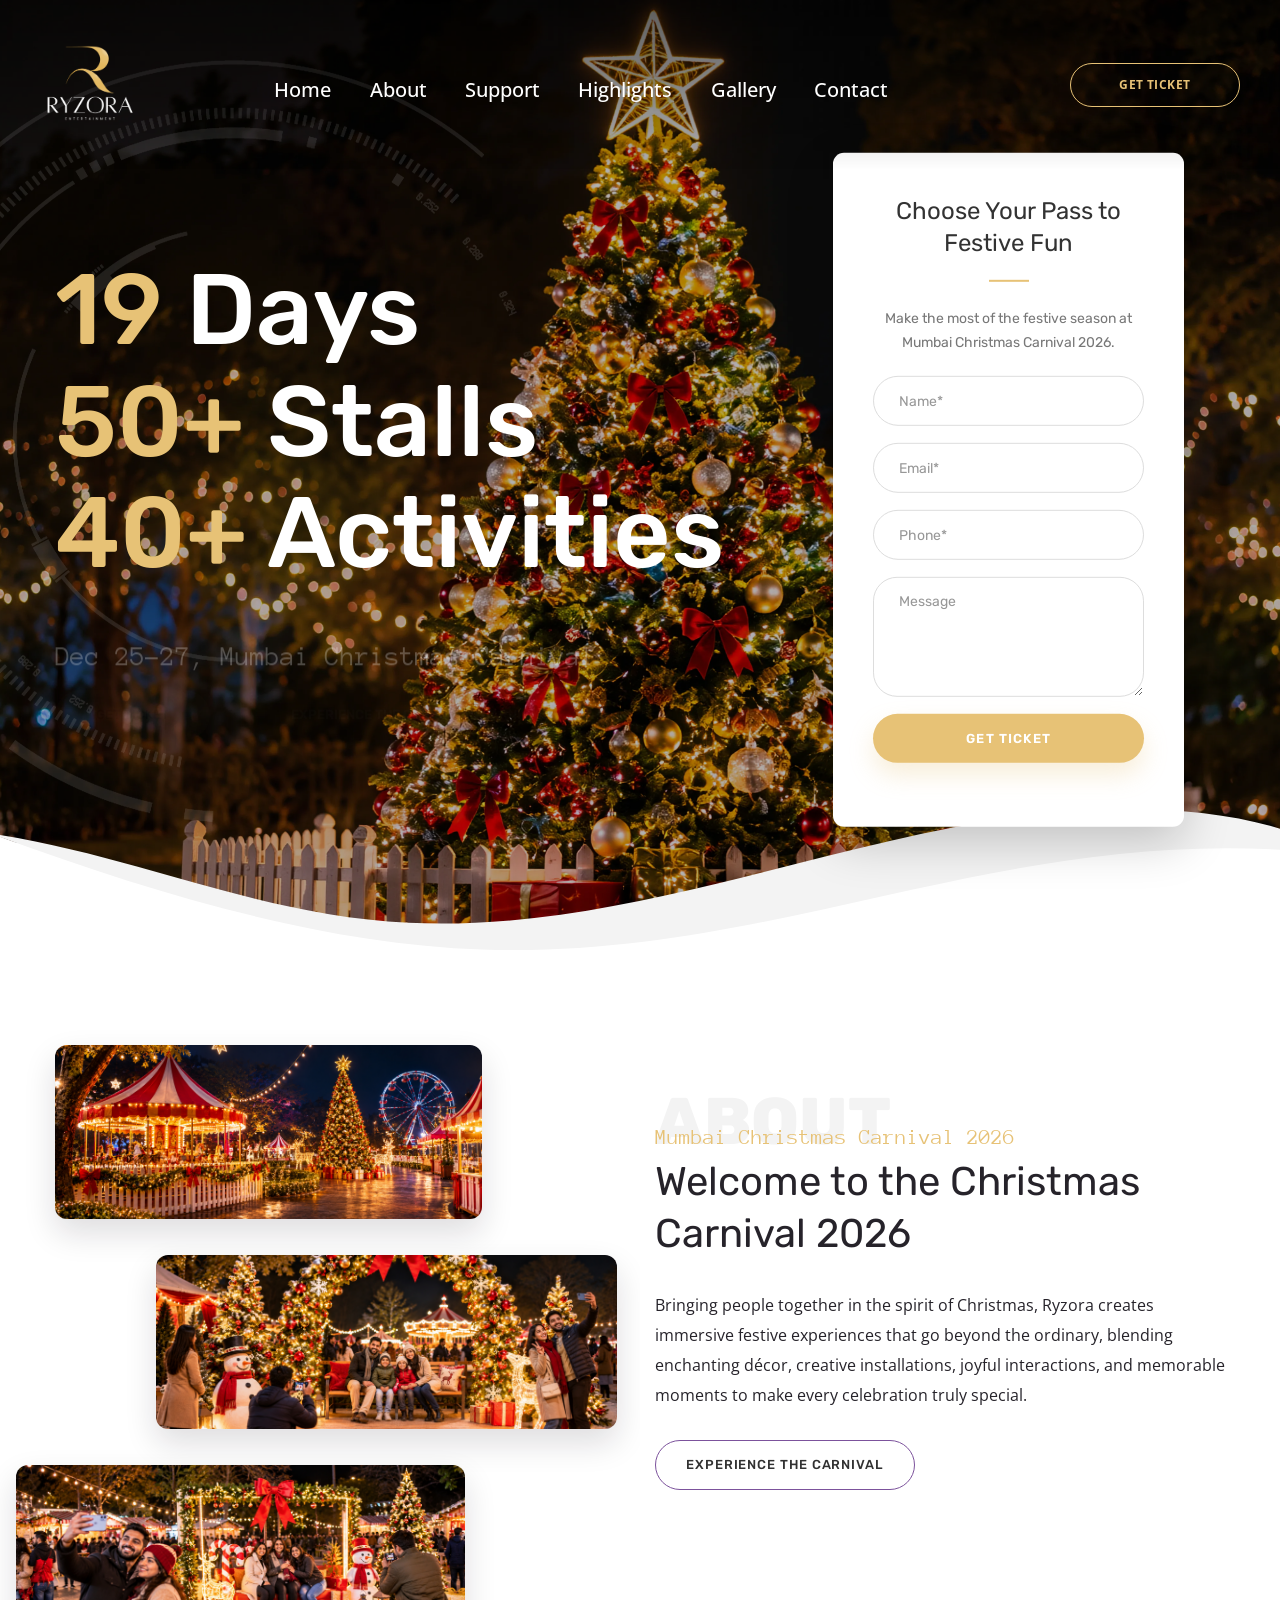
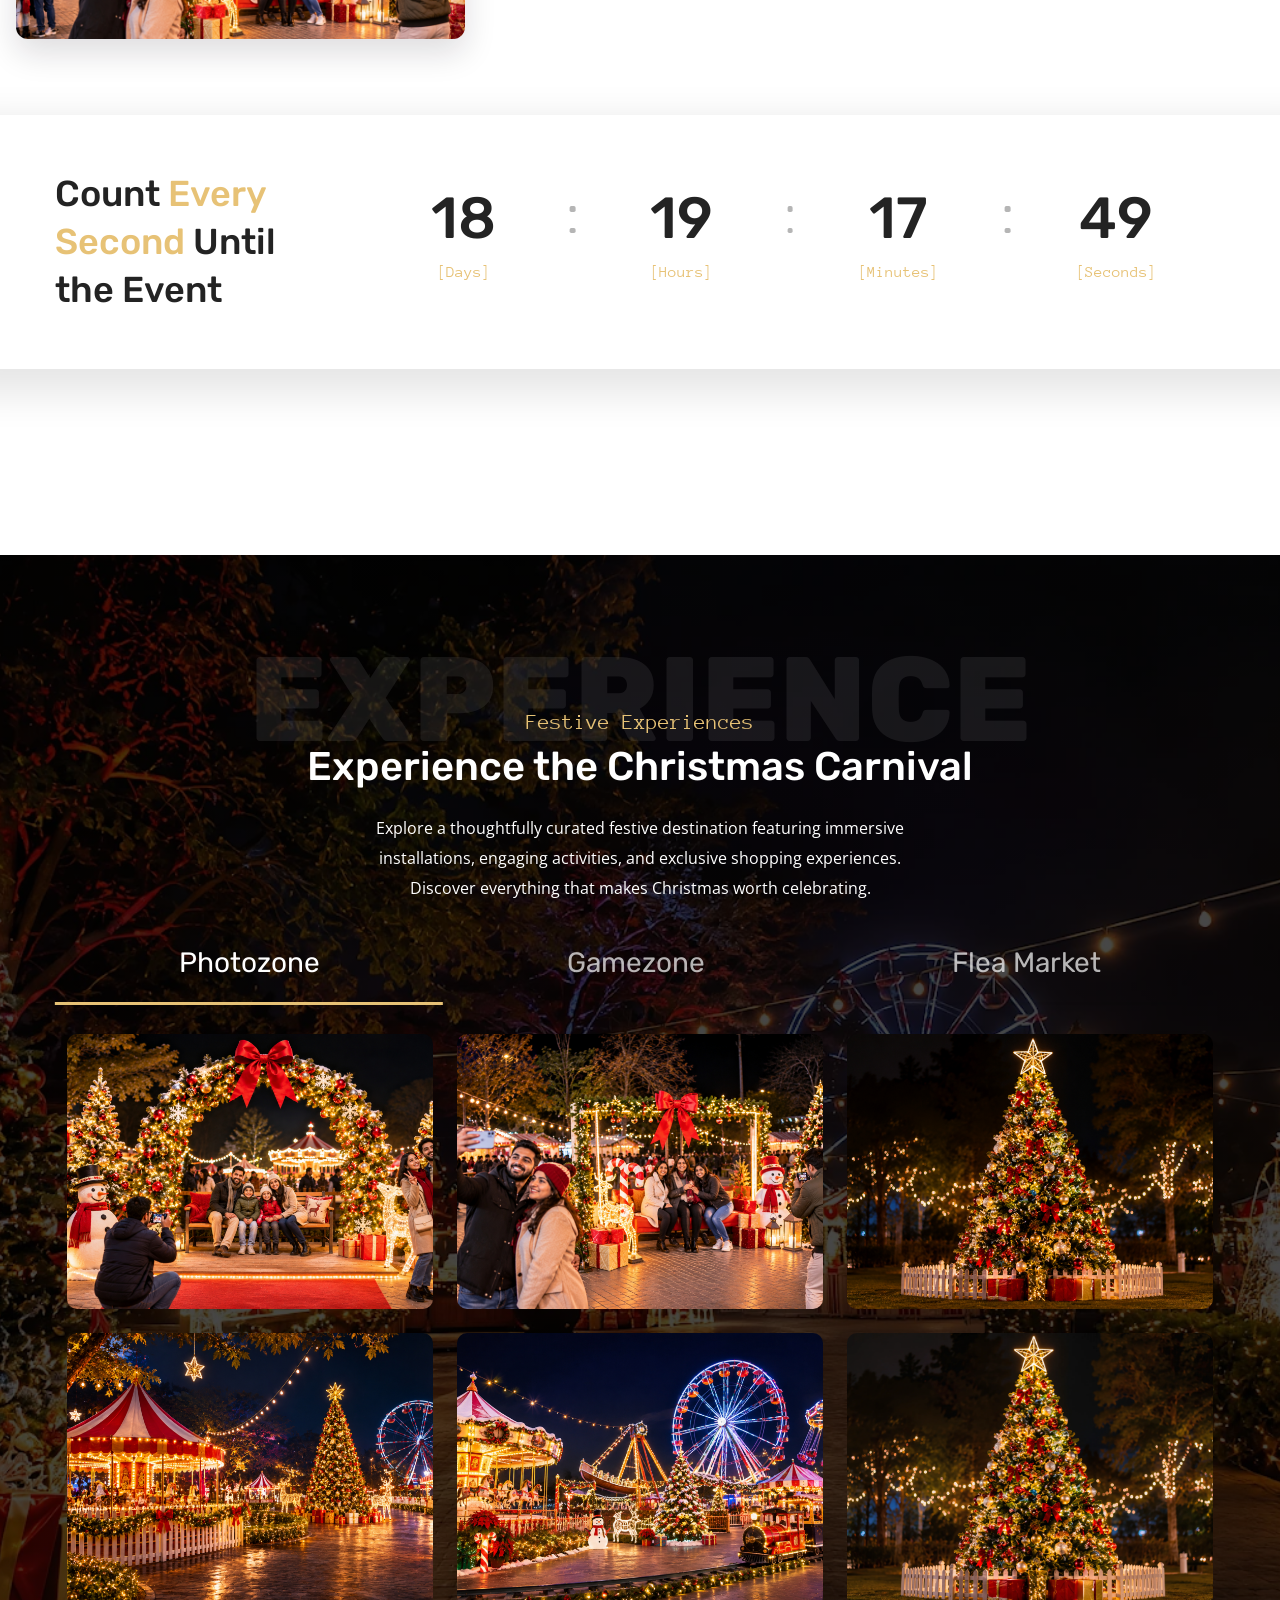
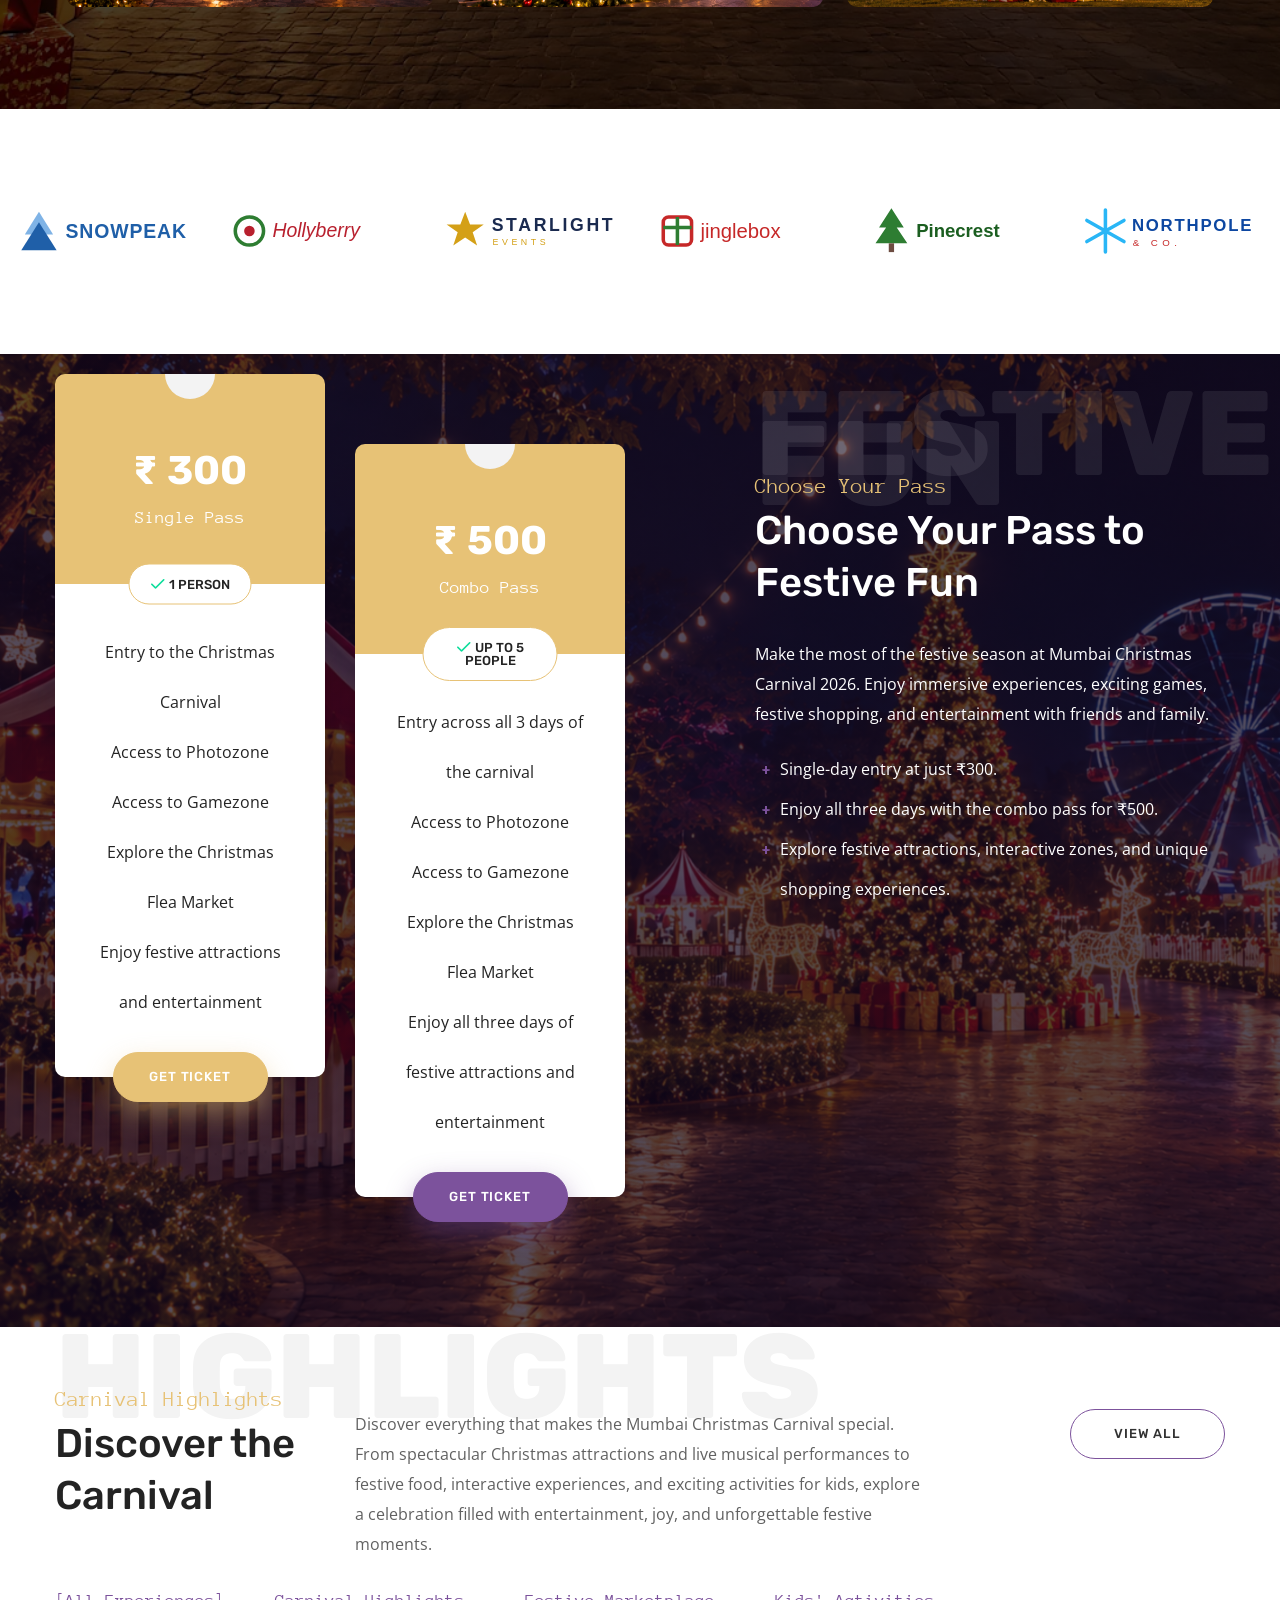
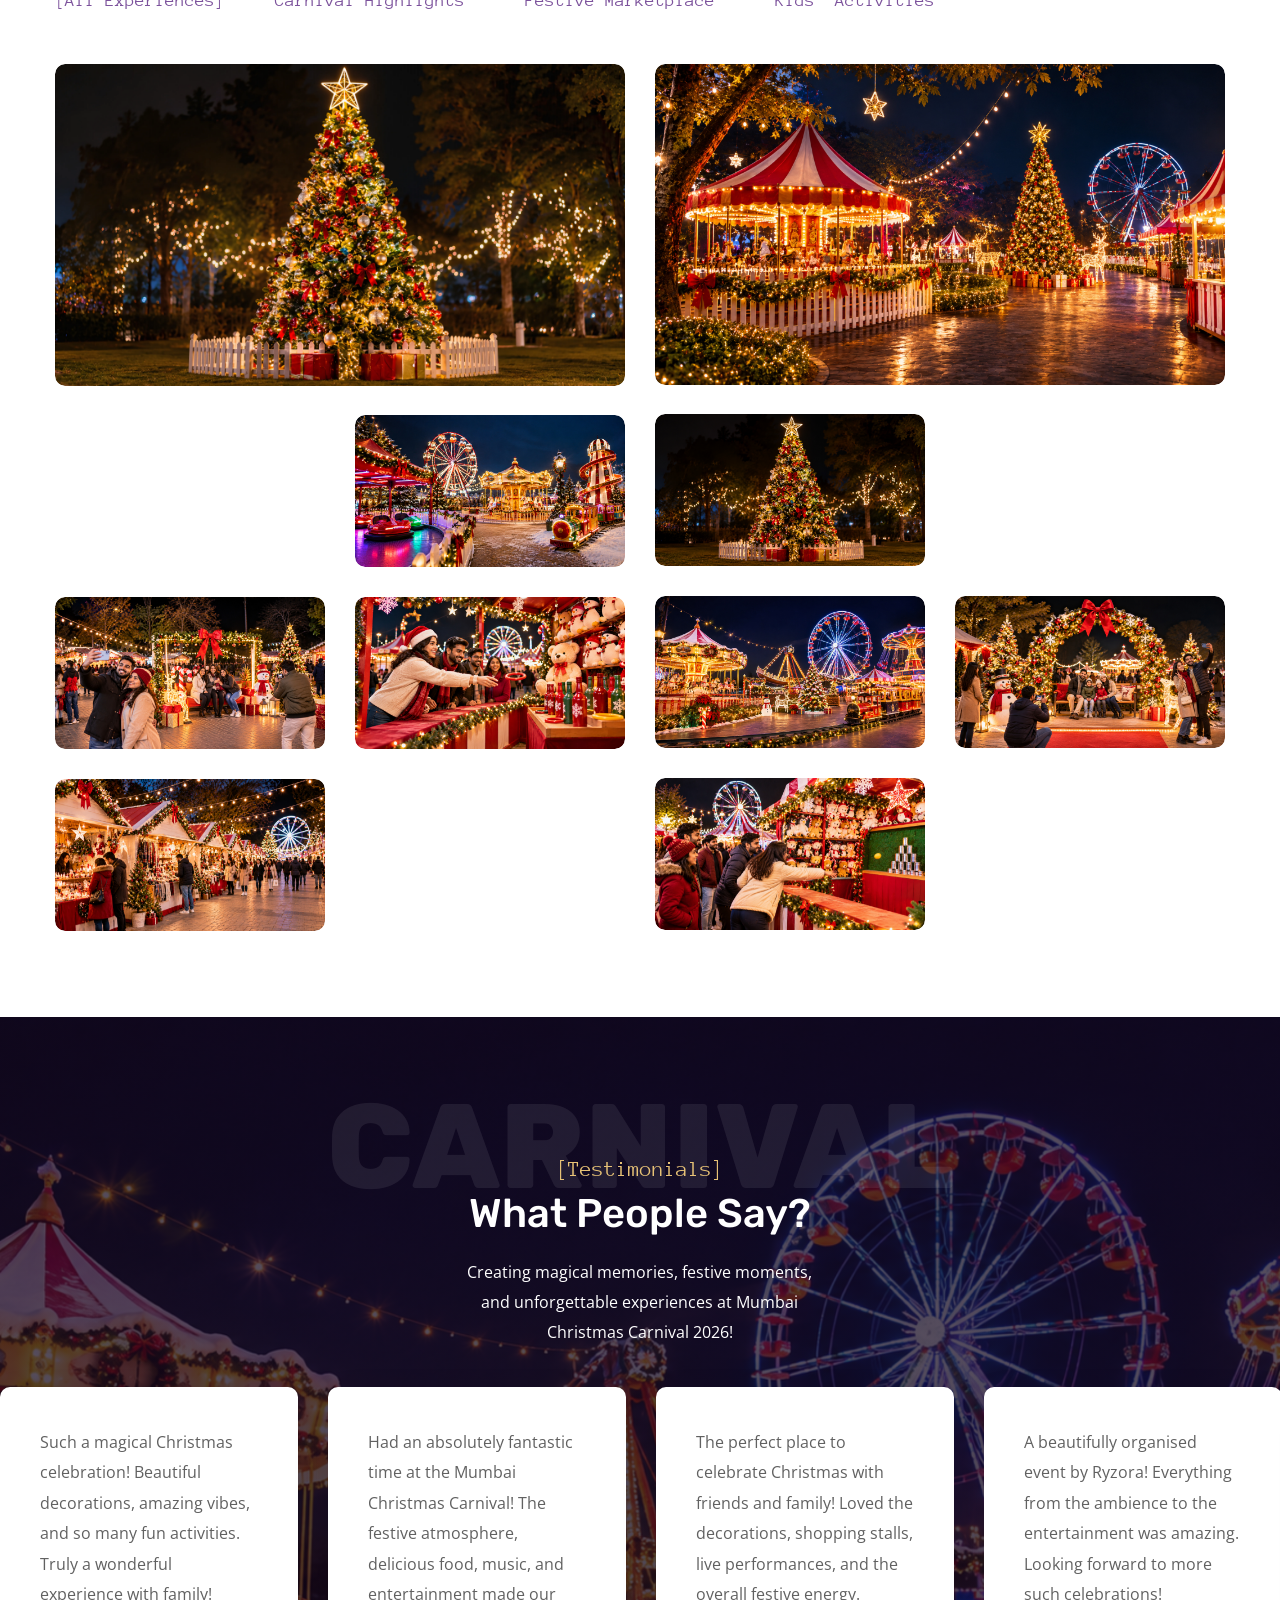
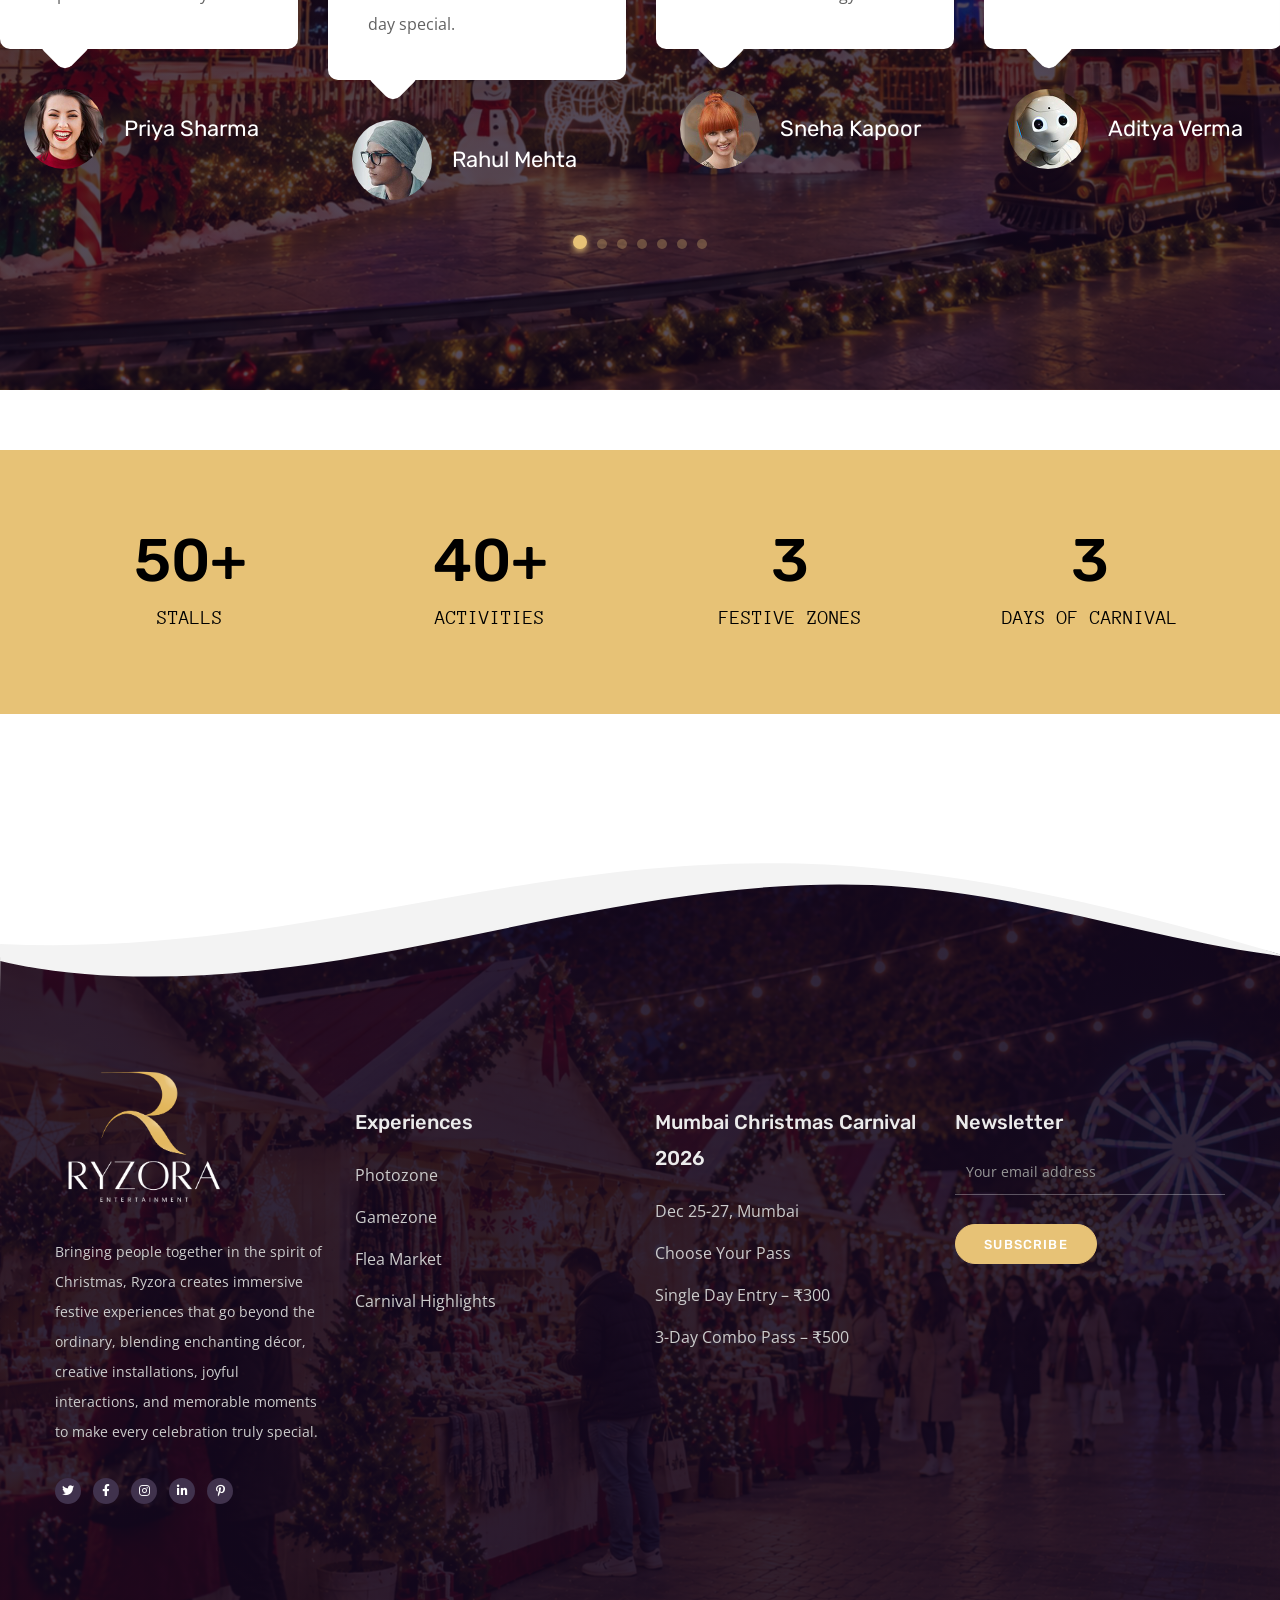
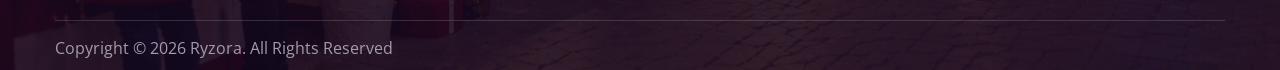
==== commit 8392e396: "chnages and fixed header" ====
--- a/index.html
+++ b/index.html
@@ -17,7 +17,8 @@
 		rel="stylesheet" property="stylesheet" media="all" type="text/css">
 
 		
-	<link rel="stylesheet" href="assets/css/style.css?v=a90cd814999f">
+	<link rel="stylesheet" href="assets/css/style.css?v=83046b2e2b1e">
+	<link rel="stylesheet" href="assets/css/header.css?v=40ac10470cc9">
 </head>
 
 <body id="top"
@@ -32,269 +33,25 @@
 			</div>
 		</div>
 	</div>
-	<header class='wgl-theme-header header_overlap'>
-		<div class='wgl-site-header mobile_header_custom'>
-			<div class='container-wrapper'>
-				<div class="wgl-header-row" style="color: rgba(255,255,255,1);">
-					<div class="fullwidth-wrapper">
-						<div class="wgl-header-row_wrapper" style="height:110px;">
-							<div class='position_left_middle header_side display_normal v_align_middle h_align_left'>
-								<div class='header_area_container'>
-									<div class="wgl-logotype-container logo-sticky_enable"><a href="#top"> <img
-												class="default_logo" src="assets/photos/2026/christmas-carnival/ryzora-logo-light-transparent.png"
-												alt="logo" style="height:65px;">
-										</a></div>
-								</div>
-							</div>
-							<div class='position_center_middle header_side display_normal v_align_middle h_align_left'>
-								<div class='header_area_container'>
-									<nav class='primary-nav' style="height:110px;">
-										<ul id="menu-main" class="menu">
-											<li
-												class="menu-item menu-item-type-post_type menu-item-object-page menu-item-1">
-												<a href="#top"><span>Home</span></a>
-											</li>
-											<li
-												class="menu-item menu-item-type-post_type menu-item-object-page menu-item-2">
-												<a href="#about"><span>About</span></a>
-											</li>
-											<li
-												class="menu-item menu-item-type-post_type menu-item-object-page menu-item-3">
-												<a href="#support"><span>Support</span></a>
-											</li>
-											<li
-												class="menu-item menu-item-type-post_type menu-item-object-page menu-item-4">
-												<a href="#schedule"><span>Highlights</span></a>
-											</li>
-											<li
-												class="menu-item menu-item-type-post_type menu-item-object-page menu-item-5">
-												<a href="#gallery"><span>Gallery</span></a>
-											</li>
-											<li
-												class="menu-item menu-item-type-post_type menu-item-object-page menu-item-6">
-												<a href="#footer"><span>Contact</span></a>
-											</li>
-										</ul>
-									</nav>
-									<div class="mobile-hamburger-toggle">
-										<div class="hamburger-box">
-											<div class="hamburger-inner"></div>
-										</div>
-									</div>
-								</div>
-							</div>
-							<div class='position_right_middle header_side display_normal v_align_middle h_align_right'>
-								<div class='header_area_container'>
-									<div class='mini-cart' style="height:110px;"> <a class="woo_icon"
-											href="#support"
-											title="View your shopping cart"><span
-												class='woo_mini-count flaticon-shopcart-icon'></span></a>
-										<div class='woo_mini_cart'>
-											<p class="woocommerce-mini-cart__empty-message">No products in the cart.</p>
-										</div>
-									</div>
-									<div class='header_spacing spacer_2' style='width:30px;'></div>
-									<div class="header_search search_standard" style="height:110px;">
-										<div class="header_search-button"></div>
-										<div class="header_search-field">
-											<form role="search" method="get"
-												action="demo.html" class="search-form">
-												<input type="text" id="search-form-6ac7a7f87921b" class="search-field"
-													placeholder="Search &hellip;" value="" name="s" />
-												<input class="search-button" type="submit" value="Search">
-											</form>
-										</div>
-									</div>
-									<div class='header_spacing spacer_1' style='width:40px;'></div>
-									<div class="header_button">
-										<div class="wrapper">
-											<div id="genesisexpo_button_6ac7a7f87b350"
-												class="genesisexpo_module_button wgl_button wgl_button-m aleft">
-												<a href="#" style="border-radius:50px; border-width:1px; ">Get
-													Ticket</a>
-											</div>
-										</div>
-									</div>
-								</div>
-							</div>
-						</div>
-					</div>
-				</div>
-			</div>
-		</div>
-		<div class='wgl-sticky-header header_sticky_shadow'
-			style="background-color: rgba(255,255,255,1);color: #404040;" data-style="standard">
-			<div class='container-wrapper'>
-				<div class="wgl-header-row">
-					<div class="fullwidth-wrapper">
-						<div class="wgl-header-row_wrapper" style="height:100px;">
-							<div class='position_left_middle header_side display_normal v_align_middle h_align_left'>
-								<div class='header_area_container'>
-									<div class="wgl-logotype-container logo-sticky_enable"><a href="#top"> <img
-												class="logo-sticky" src="assets/photos/2026/christmas-carnival/ryzora-logo-dark.png"
-												alt="logo" style="height:65px;">
-										</a></div>
-								</div>
-							</div>
-							<div class='position_center_middle header_side display_normal v_align_middle h_align_left'>
-								<div class='header_area_container'>
-									<nav class='primary-nav' style="height:100px;">
-										<ul id="menu-main-1" class="menu">
-											<li
-												class="menu-item menu-item-type-post_type menu-item-object-page menu-item-1">
-												<a href="#top"><span>Home</span></a>
-											</li>
-											<li
-												class="menu-item menu-item-type-post_type menu-item-object-page menu-item-2">
-												<a href="#about"><span>About</span></a>
-											</li>
-											<li
-												class="menu-item menu-item-type-post_type menu-item-object-page menu-item-3">
-												<a href="#support"><span>Support</span></a>
-											</li>
-											<li
-												class="menu-item menu-item-type-post_type menu-item-object-page menu-item-4">
-												<a href="#schedule"><span>Highlights</span></a>
-											</li>
-											<li
-												class="menu-item menu-item-type-post_type menu-item-object-page menu-item-5">
-												<a href="#gallery"><span>Gallery</span></a>
-											</li>
-											<li
-												class="menu-item menu-item-type-post_type menu-item-object-page menu-item-6">
-												<a href="#footer"><span>Contact</span></a>
-											</li>
-										</ul>
-									</nav>
-									<div class="mobile-hamburger-toggle">
-										<div class="hamburger-box">
-											<div class="hamburger-inner"></div>
-										</div>
-									</div>
-								</div>
-							</div>
-							<div class='position_right_middle header_side display_normal v_align_middle h_align_right'>
-								<div class='header_area_container'>
-									<div class='mini-cart' style="height:100px;"> <a class="woo_icon"
-											href="#support"
-											title="View your shopping cart"><span
-												class='woo_mini-count flaticon-shopcart-icon'></span></a>
-										<div class='woo_mini_cart'>
-											<p class="woocommerce-mini-cart__empty-message">No products in the cart.</p>
-										</div>
-									</div>
-									<div class='header_spacing spacer_2' style='width:30px;'></div>
-									<div class="header_search search_standard" style="height:100px;">
-										<div class="header_search-button"></div>
-										<div class="header_search-field">
-											<form role="search" method="get"
-												action="demo.html" class="search-form">
-												<input type="text" id="search-form-6ac7a7f88383c" class="search-field"
-													placeholder="Search &hellip;" value="" name="s" />
-												<input class="search-button" type="submit" value="Search">
-											</form>
-										</div>
-									</div>
-									<div class='header_spacing spacer_1' style='width:40px;'></div>
-									<div class="header_button">
-										<div class="wrapper">
-											<div id="genesisexpo_button_6ac7a7f88561e"
-												class="genesisexpo_module_button wgl_button wgl_button-m aleft">
-												<a href="#" style="border-radius:50px; border-width:1px; ">Get
-													Ticket</a>
-											</div>
-										</div>
-									</div>
-								</div>
-							</div>
-						</div>
-					</div>
-				</div>
-			</div>
-		</div>
-		<div class='wgl-mobile-header' style="background-color: rgba(34,35,40,1);color: #ffffff;">
-			<div class='container-wrapper'>
-				<div class="wgl-header-row">
-					<div class="wgl-container">
-						<div class="wgl-header-row_wrapper" style="height:100px;">
-							<div class='position_left header_side'>
-								<div class='header_area_container'>
-									<nav class='primary-nav' style="height:100px;">
-										<ul id="menu-main-2" class="menu">
-											<li
-												class="menu-item menu-item-type-post_type menu-item-object-page menu-item-1">
-												<a href="#top"><span>Home</span></a>
-											</li>
-											<li
-												class="menu-item menu-item-type-post_type menu-item-object-page menu-item-2">
-												<a href="#about"><span>About</span></a>
-											</li>
-											<li
-												class="menu-item menu-item-type-post_type menu-item-object-page menu-item-3">
-												<a href="#support"><span>Support</span></a>
-											</li>
-											<li
-												class="menu-item menu-item-type-post_type menu-item-object-page menu-item-4">
-												<a href="#schedule"><span>Highlights</span></a>
-											</li>
-											<li
-												class="menu-item menu-item-type-post_type menu-item-object-page menu-item-5">
-												<a href="#gallery"><span>Gallery</span></a>
-											</li>
-											<li
-												class="menu-item menu-item-type-post_type menu-item-object-page menu-item-6">
-												<a href="#footer"><span>Contact</span></a>
-											</li>
-										</ul>
-									</nav>
-									<div class="mobile-hamburger-toggle">
-										<div class="hamburger-box">
-											<div class="hamburger-inner"></div>
-										</div>
-									</div>
-								</div>
-							</div>
-							<div class='position_center header_side'>
-								<div class='header_area_container'>
-									<div class="wgl-logotype-container logo-sticky_enable"><a href="#top"> <img
-												class="default_logo" src="assets/photos/2026/christmas-carnival/ryzora-logo-light-transparent.png"
-												alt="logo" style="height:65px;">
-										</a></div>
-								</div>
-							</div>
-
-						</div>
-					</div>
-				</div>
-				<div class='mobile_nav_wrapper' data-mobile-width='1200'>
-					<div class='container-wrapper'>
-						<div class='wgl-menu_outer'>
-							<nav class='primary-nav'>
-								<ul id="menu-main-3" class="menu">
-									<li class="menu-item menu-item-type-post_type menu-item-object-page menu-item-1">
-										<a href="#top"><span>Home</span></a>
-									</li>
-									<li class="menu-item menu-item-type-post_type menu-item-object-page menu-item-2">
-										<a href="#about"><span>About</span></a>
-									</li>
-									<li class="menu-item menu-item-type-post_type menu-item-object-page menu-item-3">
-										<a href="#support"><span>Support</span></a>
-									</li>
-									<li class="menu-item menu-item-type-post_type menu-item-object-page menu-item-4">
-										<a href="#schedule"><span>Highlights</span></a>
-									</li>
-									<li class="menu-item menu-item-type-post_type menu-item-object-page menu-item-5">
-										<a href="#gallery"><span>Gallery</span></a>
-									</li>
-									<li class="menu-item menu-item-type-post_type menu-item-object-page menu-item-6">
-										<a href="#footer"><span>Contact</span></a>
-									</li>
-								</ul>
-							</nav>
-						</div>
-					</div>
-				</div>
-			</div>
+	<header class="site-header">
+		<div class="site-header__inner">
+			<a class="site-header__logo" href="#top" aria-label="Ryzora home">
+				<img src="assets/photos/2026/christmas-carnival/ryzora-logo-light-transparent.png" data-light-logo="assets/photos/2026/christmas-carnival/ryzora-logo-light-transparent.png" data-dark-logo="assets/photos/2026/christmas-carnival/ryzora-logo-dark.png" alt="Ryzora">
+			</a>
+			<button class="site-header__toggle" type="button" aria-label="Toggle navigation" aria-expanded="false" aria-controls="site-navigation">
+				<span></span><span></span><span></span>
+			</button>
+			<nav class="site-header__nav" id="site-navigation" aria-label="Main navigation">
+				<ul class="site-header__menu">
+					<li><a href="#top">Home</a></li>
+					<li><a href="#about">About</a></li>
+					<li><a href="#support">Support</a></li>
+					<li><a href="#schedule">Highlights</a></li>
+					<li><a href="#gallery">Gallery</a></li>
+					<li><a href="#footer">Contact</a></li>
+				</ul>
+			</nav>
+			<a class="site-header__ticket" href="#support">Get Ticket</a>
 		</div>
 	</header>
 
@@ -319,7 +76,7 @@
 														<rs-slide style="position: absolute;" data-key="rs-9"
 															data-title="Slide" data-anim="adpr:false;">
 															<img decoding="async"
-																src="wp-content/plugins/revslider/public/assets/assets/dummy.png"
+																src="assets/vendor/plugins/revslider/public/assets/assets/dummy.png"
 																alt="" title="Home 1"
 																class="rev-slidebg tp-rs-img rs-lazyload"
 																data-lazyload="assets/photos/2026/christmas-carnival/15.webp"
@@ -334,7 +91,7 @@
 																data-frame_999="o:0;tp:600;st:w;sR:6630;"
 																style="z-index:5;"><img fetchpriority="high"
 																	decoding="async"
-																	src="wp-content/plugins/revslider/public/assets/assets/dummy.png"
+																	src="assets/vendor/plugins/revslider/public/assets/assets/dummy.png"
 																	alt="" class="tp-rs-img rs-lazyload" width="715"
 																	height="762"
 																	data-lazyload="assets/photos/2018/10/rev-slider-04.png"
@@ -1612,6 +1369,7 @@
 
 
 	<script src="assets/js/script.js?v=c5afd75082aa"></script>
+	<script src="assets/js/header.js?v=b8bcdf3f4967"></script>
 
 	<script>
 		(() => {
--- a/assets/css/style.css
+++ b/assets/css/style.css
@@ -7016,7 +7016,7 @@
 
 @font-face {
 	font-family: star;
-	src: url(../../wp-content/plugins/woocommerce/assets/fonts/star.eot);
+	src: url(../vendor/plugins/woocommerce/assets/fonts/star.eot);
 	src: url(https://wgl-dsites.net/genesisexpo/wp-content/plugins/woocommerce/assets/fonts/star.eot) format("embedded-opentype"), url(https://wgl-dsites.net/genesisexpo/wp-content/plugins/woocommerce/assets/fonts/star.woff) format("woff"), url(https://wgl-dsites.net/genesisexpo/wp-content/plugins/woocommerce/assets/fonts/star.ttf) format("truetype"), url(https://wgl-dsites.net/genesisexpo/wp-content/plugins/woocommerce/assets/fonts/star.svg) format("svg");
 	font-weight: 400;
 	font-style: normal
@@ -9820,11 +9820,11 @@
 
 @font-face {
 	font-family: "Flaticon";
-	src: url(../../wp-content/themes/genesisexpo/fonts/flaticon/Flaticon.eot);
-	src: url(../../wp-content/themes/genesisexpo/fonts/flaticon/Flaticond41d.eot) format("embedded-opentype"),
-		url(../../wp-content/themes/genesisexpo/fonts/flaticon/Flaticon.woff) format("woff"),
-		url(../../wp-content/themes/genesisexpo/fonts/flaticon/Flaticon.ttf) format("truetype"),
-		url(../../wp-content/themes/genesisexpo/fonts/flaticon/Flaticon.svg) format("svg");
+	src: url(../vendor/themes/genesisexpo/fonts/flaticon/Flaticon.eot);
+	src: url(../vendor/themes/genesisexpo/fonts/flaticon/Flaticond41d.eot) format("embedded-opentype"),
+		url(../vendor/themes/genesisexpo/fonts/flaticon/Flaticon.woff) format("woff"),
+		url(../vendor/themes/genesisexpo/fonts/flaticon/Flaticon.ttf) format("truetype"),
+		url(../vendor/themes/genesisexpo/fonts/flaticon/Flaticon.svg) format("svg");
 	font-weight: normal;
 	font-style: normal;
 }
@@ -9832,7 +9832,7 @@
 @media screen and (-webkit-min-device-pixel-ratio:0) {
 	@font-face {
 		font-family: "Flaticon";
-		src: url(../../wp-content/themes/genesisexpo/fonts/flaticon/Flaticon.svg) format("svg");
+		src: url(../vendor/themes/genesisexpo/fonts/flaticon/Flaticon.svg) format("svg");
 	}
 }
 
@@ -18740,8 +18740,8 @@
 	font-style: normal;
 	font-weight: 400;
 	font-display: auto;
-	src: url(../../wp-content/plugins/js_composer/assets/lib/bower/font-awesome/webfonts/fa-brands-400.eot);
-	src: url(../../wp-content/plugins/js_composer/assets/lib/bower/font-awesome/webfonts/fa-brands-400.woff2) format("woff2"), url(../../wp-content/plugins/js_composer/assets/lib/bower/font-awesome/webfonts/fa-brands-400.woff) format("woff")
+	src: url(../vendor/plugins/js_composer/assets/lib/bower/font-awesome/webfonts/fa-brands-400.eot);
+	src: url(../vendor/plugins/js_composer/assets/lib/bower/font-awesome/webfonts/fa-brands-400.woff2) format("woff2"), url(../vendor/plugins/js_composer/assets/lib/bower/font-awesome/webfonts/fa-brands-400.woff) format("woff")
 }
 
 .fab {
@@ -27918,7 +27918,7 @@
 	position: absolute;
 	bottom: 0;
 	width: 100%;
-	background: url(../../wp-content/themes/genesisexpo/img/wave_header.svg);
+	background: url(../vendor/themes/genesisexpo/img/wave_header.svg);
 	height: 20%;
 	background-size: 100% 100%;
 	z-index: 21
@@ -37553,7 +37553,7 @@
 }
 
 .vc_pixel_icon-alert {
-	background-image: url(../../wp-content/plugins/js_composer/assets/vc/alert.png)
+	background-image: url(../vendor/plugins/js_composer/assets/vc/alert.png)
 }
 
 .vc_pixel_icon-info {
@@ -56920,7 +56920,7 @@
 }
 
 #swipebox-slider .slide-loading {
-	background: url(../../wp-content/themes/genesisexpo/js/swipebox/img/loader.gif) center center no-repeat
+	background: url(../vendor/themes/genesisexpo/js/swipebox/img/loader.gif) center center no-repeat
 }
 
 #swipebox-bottom-bar,
@@ -57233,11 +57233,11 @@
 
 @font-face {
 	font-family: 'revicons';
-	src: url(../../wp-content/plugins/revslider/public/assets/fonts/revicons/revicons90c6.eot);
-	src: url(../../wp-content/plugins/revslider/public/assets/fonts/revicons/revicons90c6.eot) format('embedded-opentype'),
-		url(../../wp-content/plugins/revslider/public/assets/fonts/revicons/revicons90c6.woff) format('woff'),
-		url(../../wp-content/plugins/revslider/public/assets/fonts/revicons/revicons90c6.ttf) format('truetype'),
-		url(../../wp-content/plugins/revslider/public/assets/fonts/revicons/revicons90c6.svg) format('svg');
+	src: url(../vendor/plugins/revslider/public/assets/fonts/revicons/revicons90c6.eot);
+	src: url(../vendor/plugins/revslider/public/assets/fonts/revicons/revicons90c6.eot) format('embedded-opentype'),
+		url(../vendor/plugins/revslider/public/assets/fonts/revicons/revicons90c6.woff) format('woff'),
+		url(../vendor/plugins/revslider/public/assets/fonts/revicons/revicons90c6.ttf) format('truetype'),
+		url(../vendor/plugins/revslider/public/assets/fonts/revicons/revicons90c6.svg) format('svg');
 	font-weight: normal;
 	font-style: normal;
 	font-display: swap;
@@ -57748,11 +57748,11 @@
 }
 
 rs-carousel-wrap {
-	cursor: url(../../wp-content/plugins/revslider/public/assets/css/openhand.html), move;
+	cursor: url(../vendor/plugins/revslider/public/assets/css/openhand.html), move;
 }
 
 rs-carousel-wrap.dragged {
-	cursor: url(../../wp-content/plugins/revslider/public/assets/css/closedhand.html), move;
+	cursor: url(../vendor/plugins/revslider/public/assets/css/closedhand.html), move;
 }
 
 rs-carousel-wrap.noswipe {
@@ -58325,19 +58325,19 @@
 }
 
 rs-dotted.twoxtwo {
-	background: url(../../wp-content/plugins/revslider/public/assets/assets/gridtile.png)
+	background: url(../vendor/plugins/revslider/public/assets/assets/gridtile.png)
 }
 
 rs-dotted.twoxtwowhite {
-	background: url(../../wp-content/plugins/revslider/public/assets/assets/gridtile_white.png)
+	background: url(../vendor/plugins/revslider/public/assets/assets/gridtile_white.png)
 }
 
 rs-dotted.threexthree {
-	background: url(../../wp-content/plugins/revslider/public/assets/assets/gridtile_3x3.png)
+	background: url(../vendor/plugins/revslider/public/assets/assets/gridtile_3x3.png)
 }
 
 rs-dotted.threexthreewhite {
-	background: url(../../wp-content/plugins/revslider/public/assets/assets/gridtile_3x3_white.png)
+	background: url(../vendor/plugins/revslider/public/assets/assets/gridtile_3x3_white.png)
 }
 
 .tp-shadowcover {
@@ -58759,11 +58759,11 @@
 .rs-layer.slidelink a div {
 	width: 3000px;
 	height: 1500px;
-	background: url(../../wp-content/plugins/revslider/public/assets/assets/coloredbg.png) repeat
+	background: url(../vendor/plugins/revslider/public/assets/assets/coloredbg.png) repeat
 }
 
 .rs-layer.slidelink a span {
-	background: url(../../wp-content/plugins/revslider/public/assets/assets/coloredbg.png) repeat;
+	background: url(../vendor/plugins/revslider/public/assets/assets/coloredbg.png) repeat;
 	width: 100%;
 	height: 100%;
 	display: block
@@ -58832,7 +58832,7 @@
 	width: 40px;
 	height: 40px;
 	background-color: #fff;
-	background-image: url(../../wp-content/plugins/revslider/public/assets/assets/loader.gif);
+	background-image: url(../vendor/plugins/revslider/public/assets/assets/loader.gif);
 	background-repeat: no-repeat;
 	background-position: center center;
 	box-shadow: 0px 0px 20px 0px rgba(0, 0, 0, 0.15);
@@ -58854,7 +58854,7 @@
 }
 
 rs-loader.spinner5 {
-	background-image: url(../../wp-content/plugins/revslider/public/assets/assets/loader.gif);
+	background-image: url(../vendor/plugins/revslider/public/assets/assets/loader.gif);
 	background-repeat: no-repeat;
 	background-position: 10px 10px;
 	background-color: #fff;
--- a/assets/css/header.css
+++ b/assets/css/header.css
@@ -0,0 +1,206 @@
+.site-header {
+	position: fixed;
+	z-index: 10000;
+	top: 0;
+	right: 0;
+	left: 0;
+	color: #fff;
+	background: linear-gradient(180deg, rgba(0, 0, 0, .48), transparent);
+	transition: background .25s ease, color .25s ease, box-shadow .25s ease;
+}
+
+.site-header.is-scrolled {
+	color: #4a4a4a;
+	background: #fff;
+	box-shadow: 0 2px 14px rgba(0, 0, 0, .1);
+}
+
+.site-header.is-menu-open {
+	background: rgba(15, 11, 20, .97);
+	box-shadow: 0 4px 20px rgba(0, 0, 0, .2);
+}
+
+.site-header__inner {
+	display: flex;
+	align-items: center;
+	justify-content: space-between;
+	gap: 32px;
+	width: calc(100% - 80px);
+	min-height: 170px;
+	margin: 0 auto;
+	transition: min-height .25s ease;
+}
+
+.site-header.is-scrolled .site-header__inner {
+	min-height: 118px;
+}
+
+.site-header__logo {
+	display: inline-flex;
+	flex: 0 0 auto;
+	align-items: center;
+}
+
+.site-header__logo img {
+	display: block;
+	width: auto;
+	height: 80px;
+}
+
+.site-header__toggle {
+	display: none;
+	width: 44px;
+	height: 44px;
+	padding: 10px;
+	border: 1px solid rgba(255, 255, 255, .55);
+	border-radius: 50%;
+	color: inherit;
+	background: transparent !important;
+	cursor: pointer;
+}
+
+.site-header__toggle span {
+	display: block;
+	height: 2px;
+	margin: 4px 0;
+	background: #fff !important;
+	transition: transform .2s ease, opacity .2s ease;
+}
+
+.site-header.is-menu-open .site-header__toggle span:first-child {
+	transform: translateY(6px) rotate(45deg);
+}
+
+.site-header.is-menu-open .site-header__toggle span:nth-child(2) {
+	opacity: 0;
+}
+
+.site-header.is-menu-open .site-header__toggle span:last-child {
+	transform: translateY(-6px) rotate(-45deg);
+}
+
+.site-header__nav {
+	position: absolute;
+	left: 45.4%;
+	transform: translate(-50%, 5px);
+}
+
+.site-header__menu {
+	display: flex;
+	align-items: center;
+	gap: clamp(24px, 3vw, 57px);
+	margin: 0;
+	padding: 0;
+	list-style: none;
+}
+
+.site-header__menu > li {
+	padding: 0;
+}
+
+.site-header__menu a {
+	color: currentColor;
+	font-size: 20px;
+	font-weight: 500;
+	text-decoration: none;
+	transition: color .2s ease;
+}
+
+.site-header__menu a:hover,
+.site-header__menu a:focus-visible {
+	color: #e7c276;
+}
+
+.site-header__ticket {
+	display: inline-flex;
+	align-items: center;
+	justify-content: center;
+	min-width: 170px;
+	min-height: 44px;
+	padding: 0 22px;
+	border: 1px solid #e7c276;
+	border-radius: 24px;
+	color: #e7c276;
+	font-size: 12px;
+	font-weight: 700;
+	letter-spacing: .04em;
+	text-transform: uppercase;
+}
+
+.site-header__ticket:hover,
+.site-header__ticket:focus-visible {
+	color: #17121c;
+	background: #e7c276;
+}
+
+@media (max-width: 900px) {
+	.site-header__inner {
+		width: calc(100% - 36px);
+		min-height: 78px;
+		gap: 12px;
+	}
+
+	.site-header.is-scrolled .site-header__inner {
+		min-height: 72px;
+	}
+
+	.site-header__logo img {
+		height: 54px;
+	}
+
+	.site-header__toggle {
+		display: block;
+		margin-left: auto;
+	}
+
+	.site-header__nav {
+		position: absolute;
+		top: 100%;
+		left: 0;
+		right: 0;
+		transform: none;
+		display: none;
+		margin: 0;
+		padding: 12px 24px 24px;
+		background: rgba(15, 11, 20, .98);
+	}
+
+	.site-header__ticket {
+		display: inline-flex;
+		min-width: 112px;
+		min-height: 40px;
+		padding: 0 12px;
+		font-size: 10px;
+	}
+
+	.site-header.is-menu-open .site-header__nav {
+		display: block;
+	}
+
+	.site-header.is-menu-open {
+		color: #fff;
+	}
+
+	.site-header__menu {
+		align-items: stretch;
+		flex-direction: column;
+		gap: 0;
+		max-width: 640px;
+		margin: 0 auto;
+	}
+
+	.site-header__menu li a {
+		display: block;
+		padding: 14px 4px;
+	}
+
+}
+
+@media (prefers-reduced-motion: reduce) {
+	.site-header,
+	.site-header__inner,
+	.site-header__toggle span,
+	.site-header__menu a {
+		transition: none;
+	}
+}
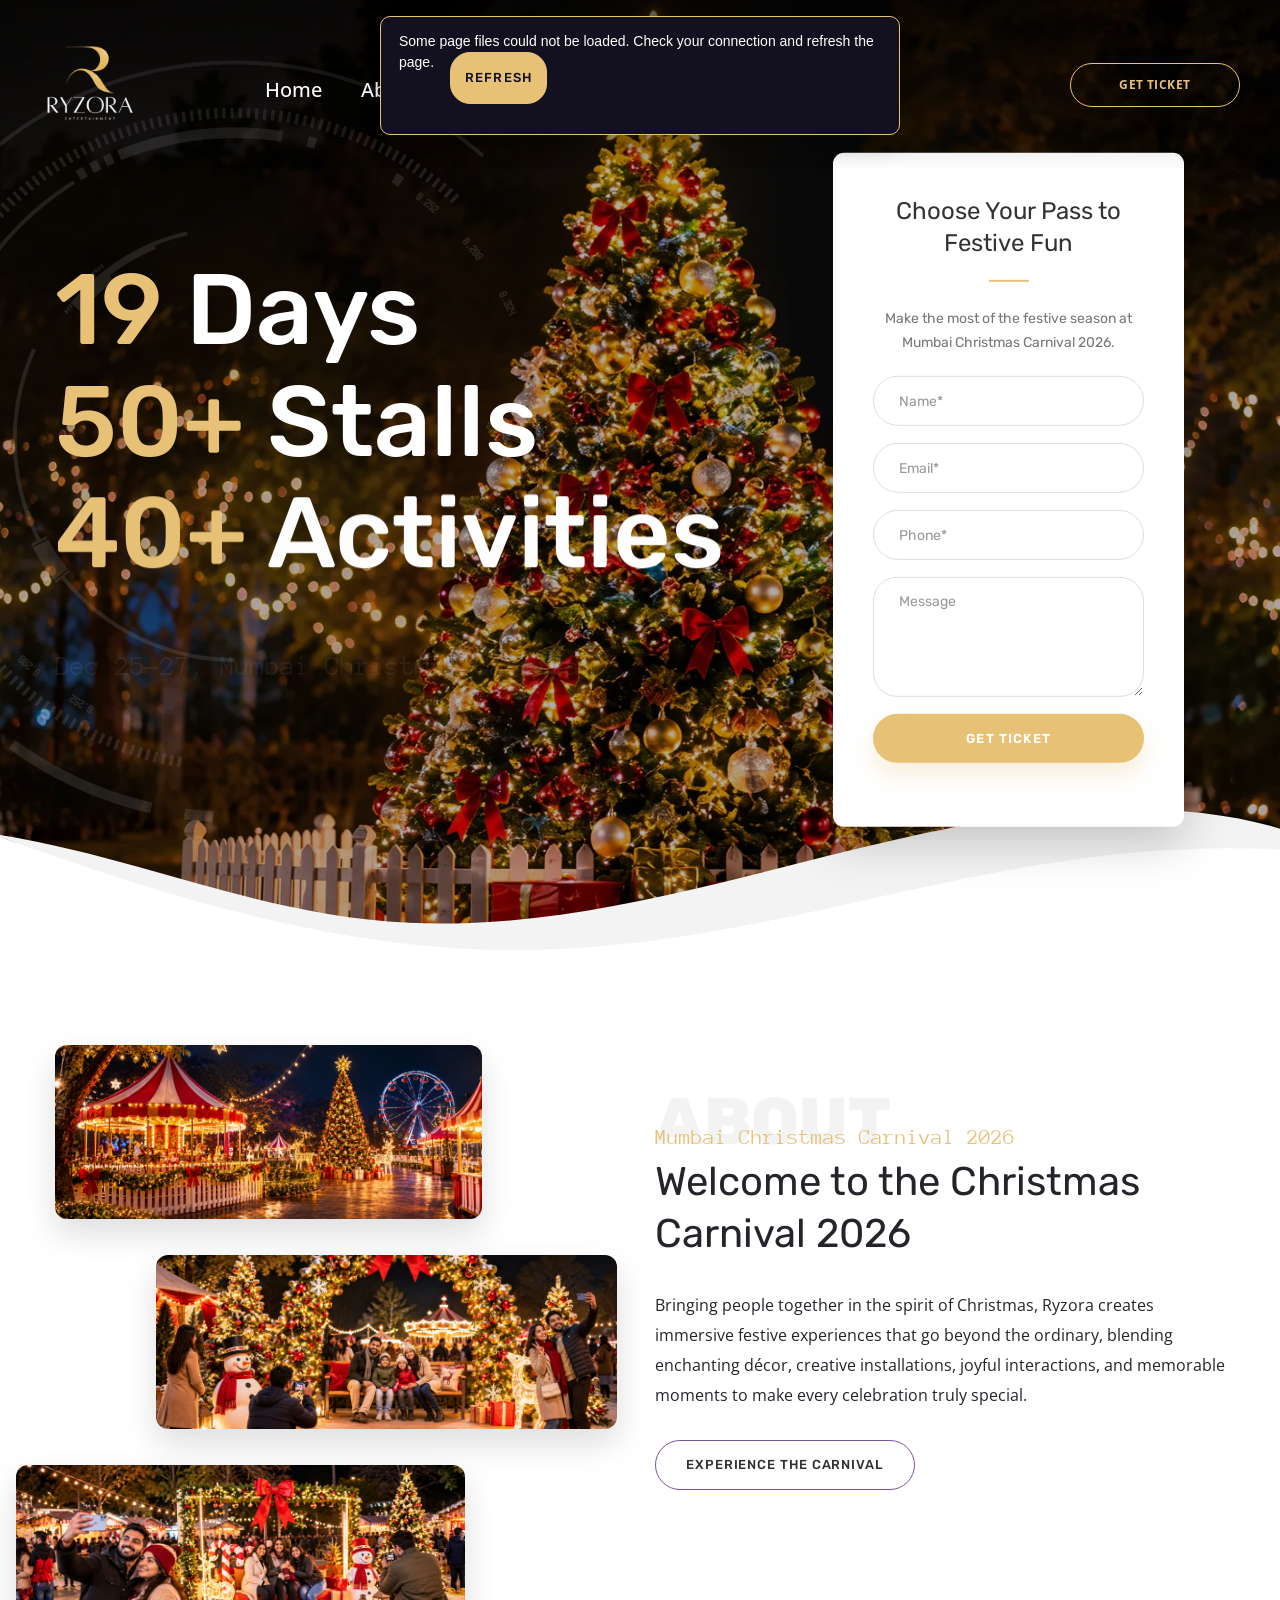
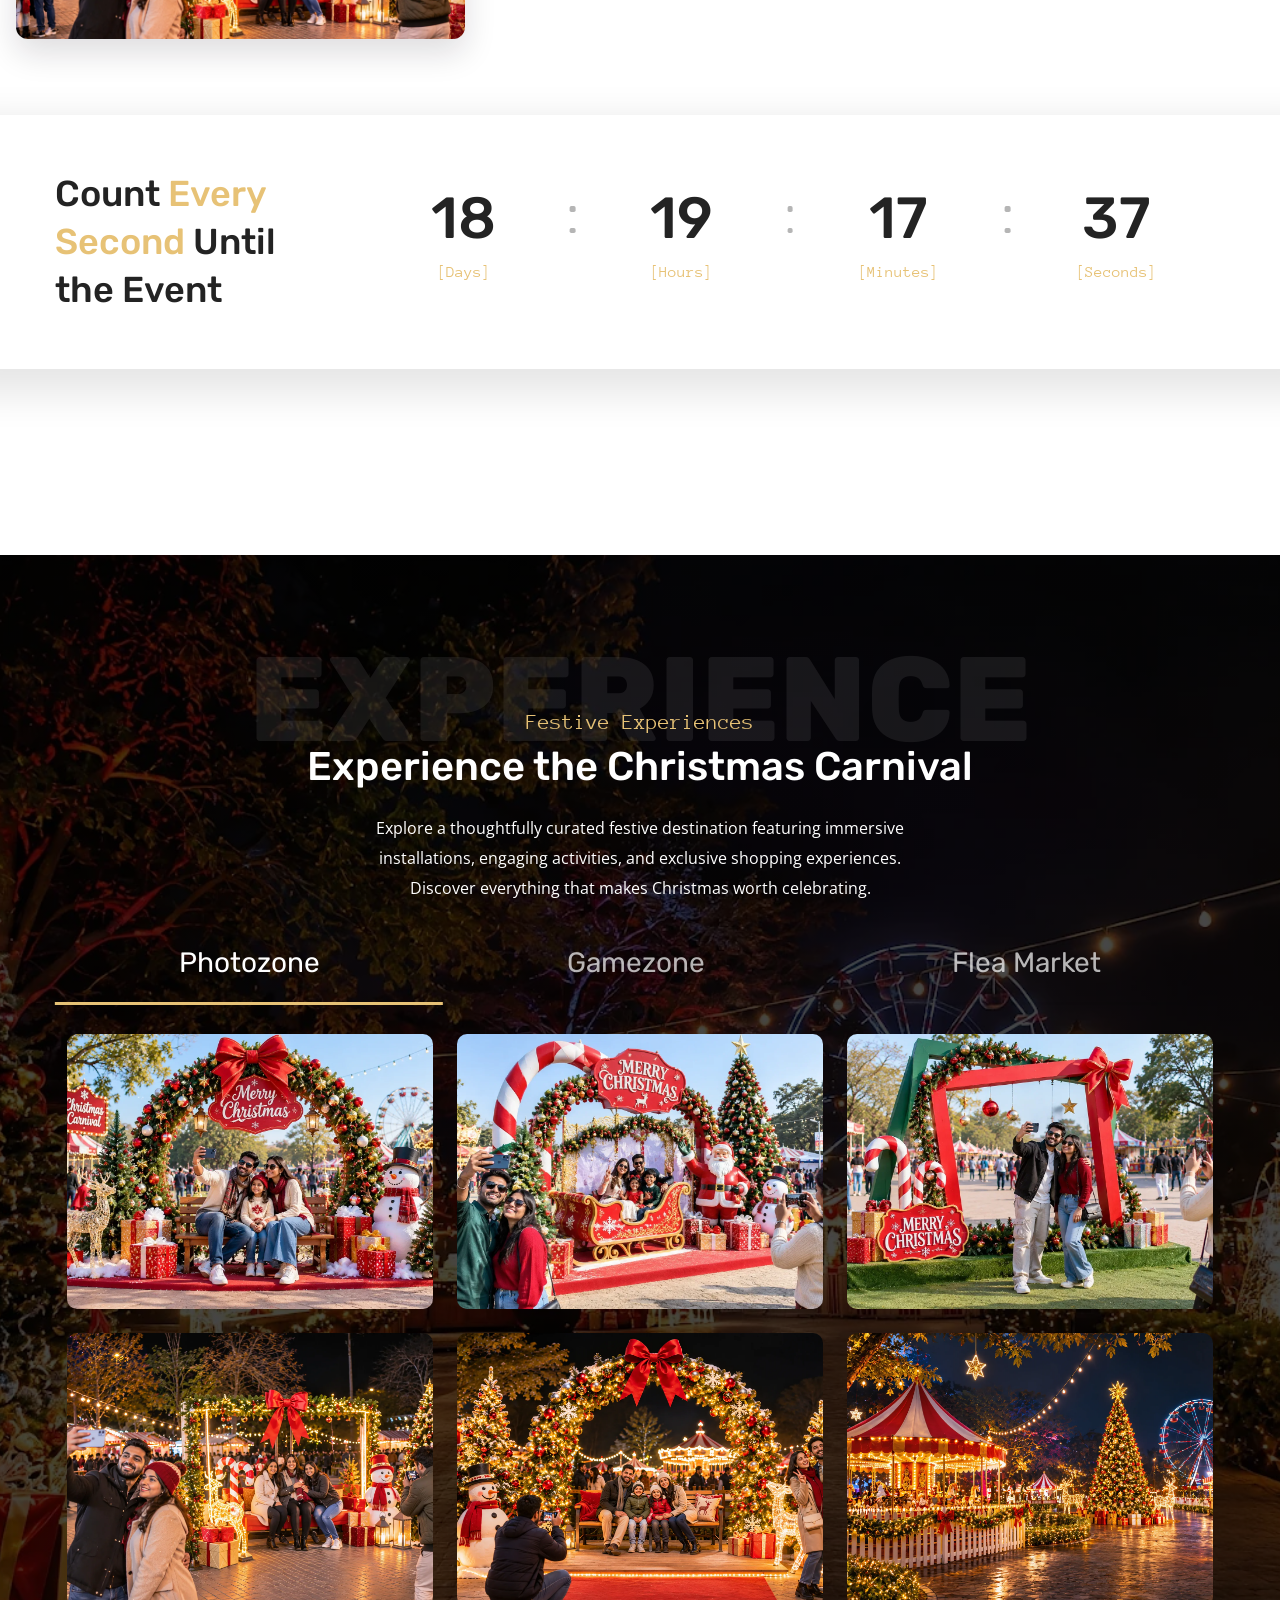
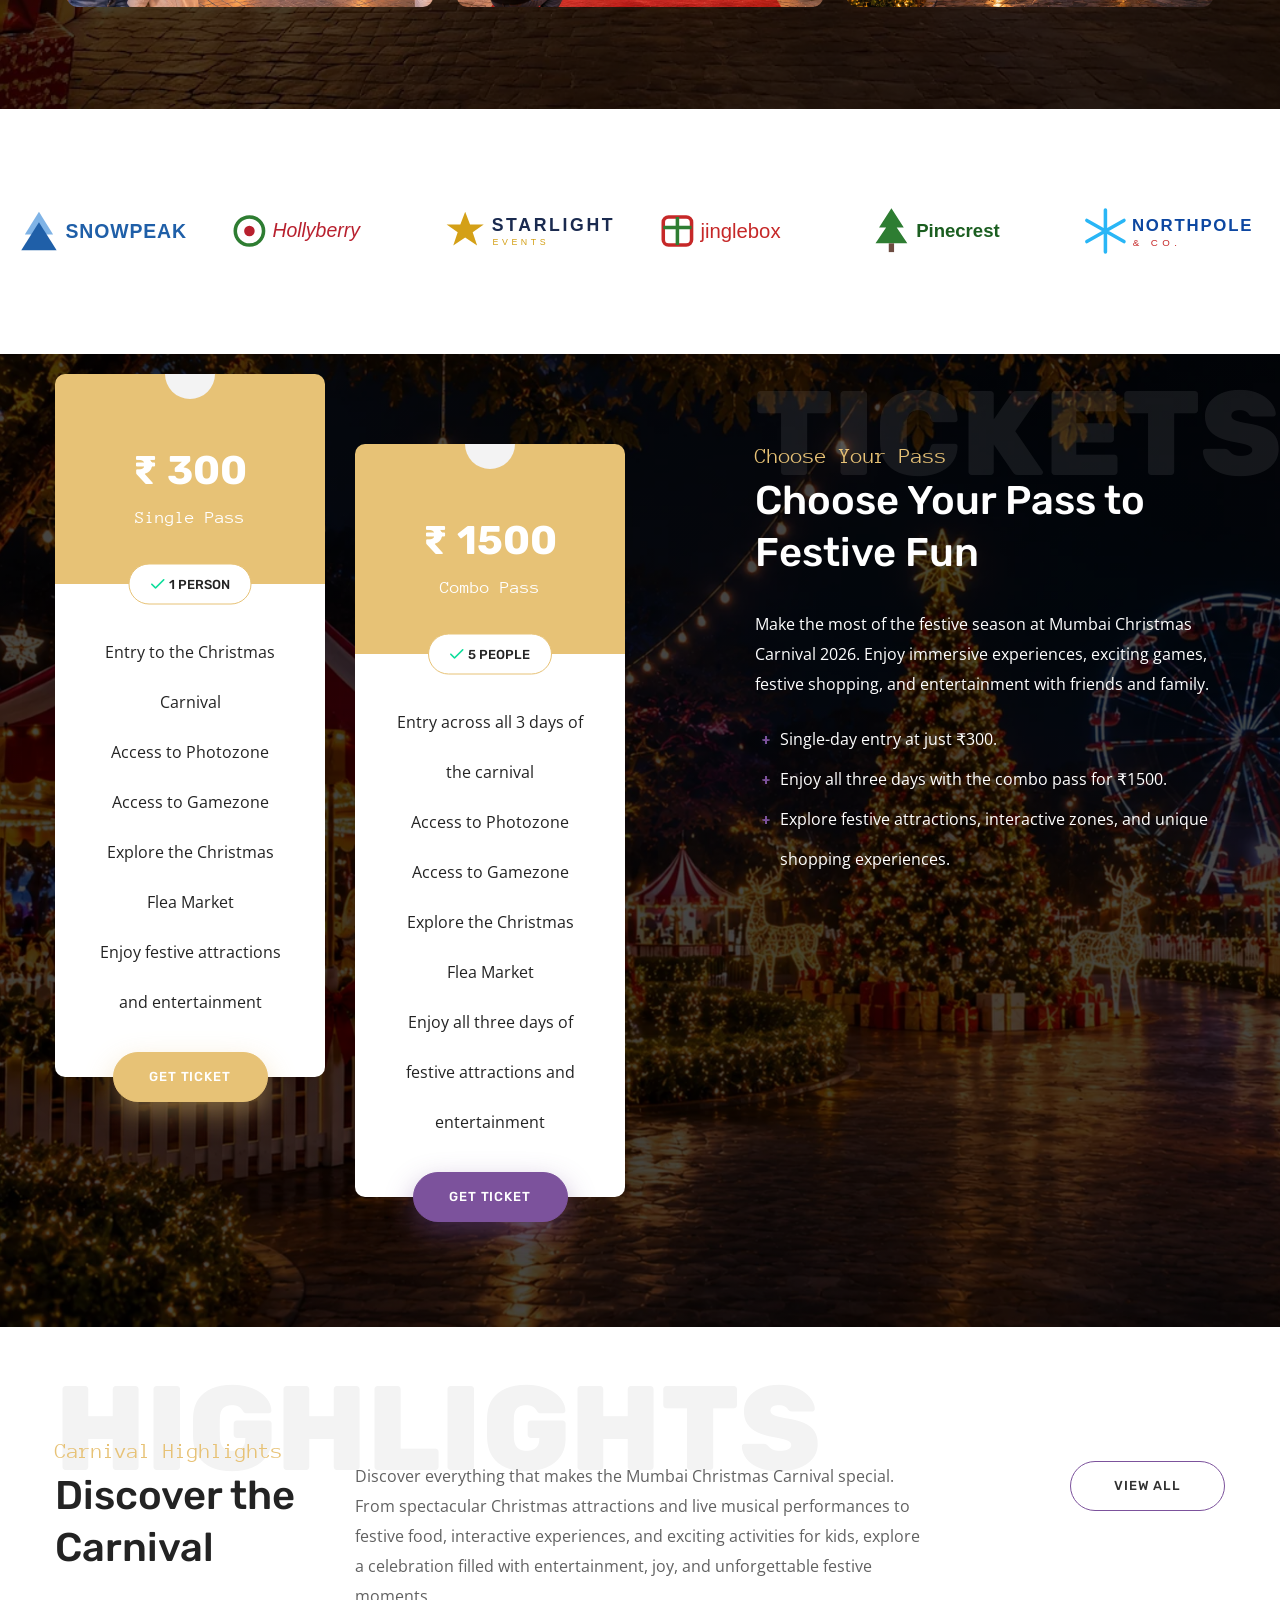
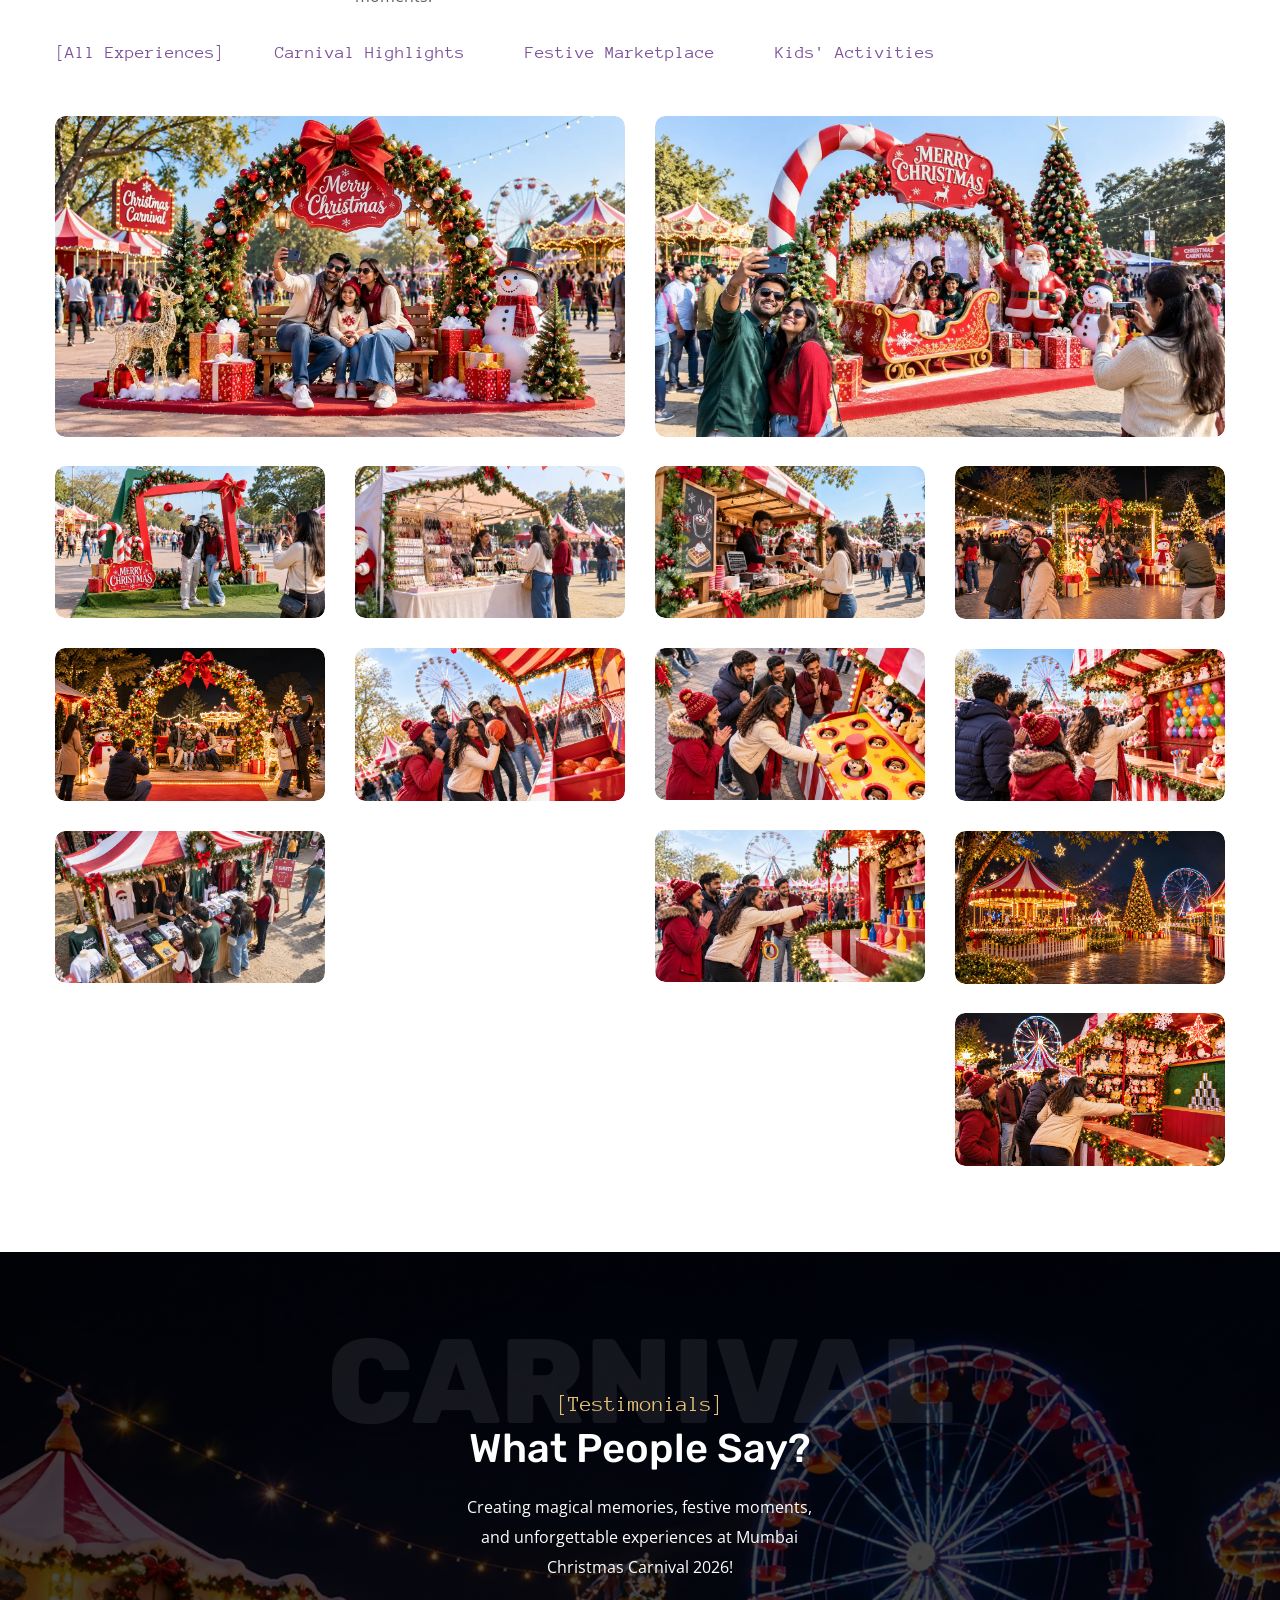
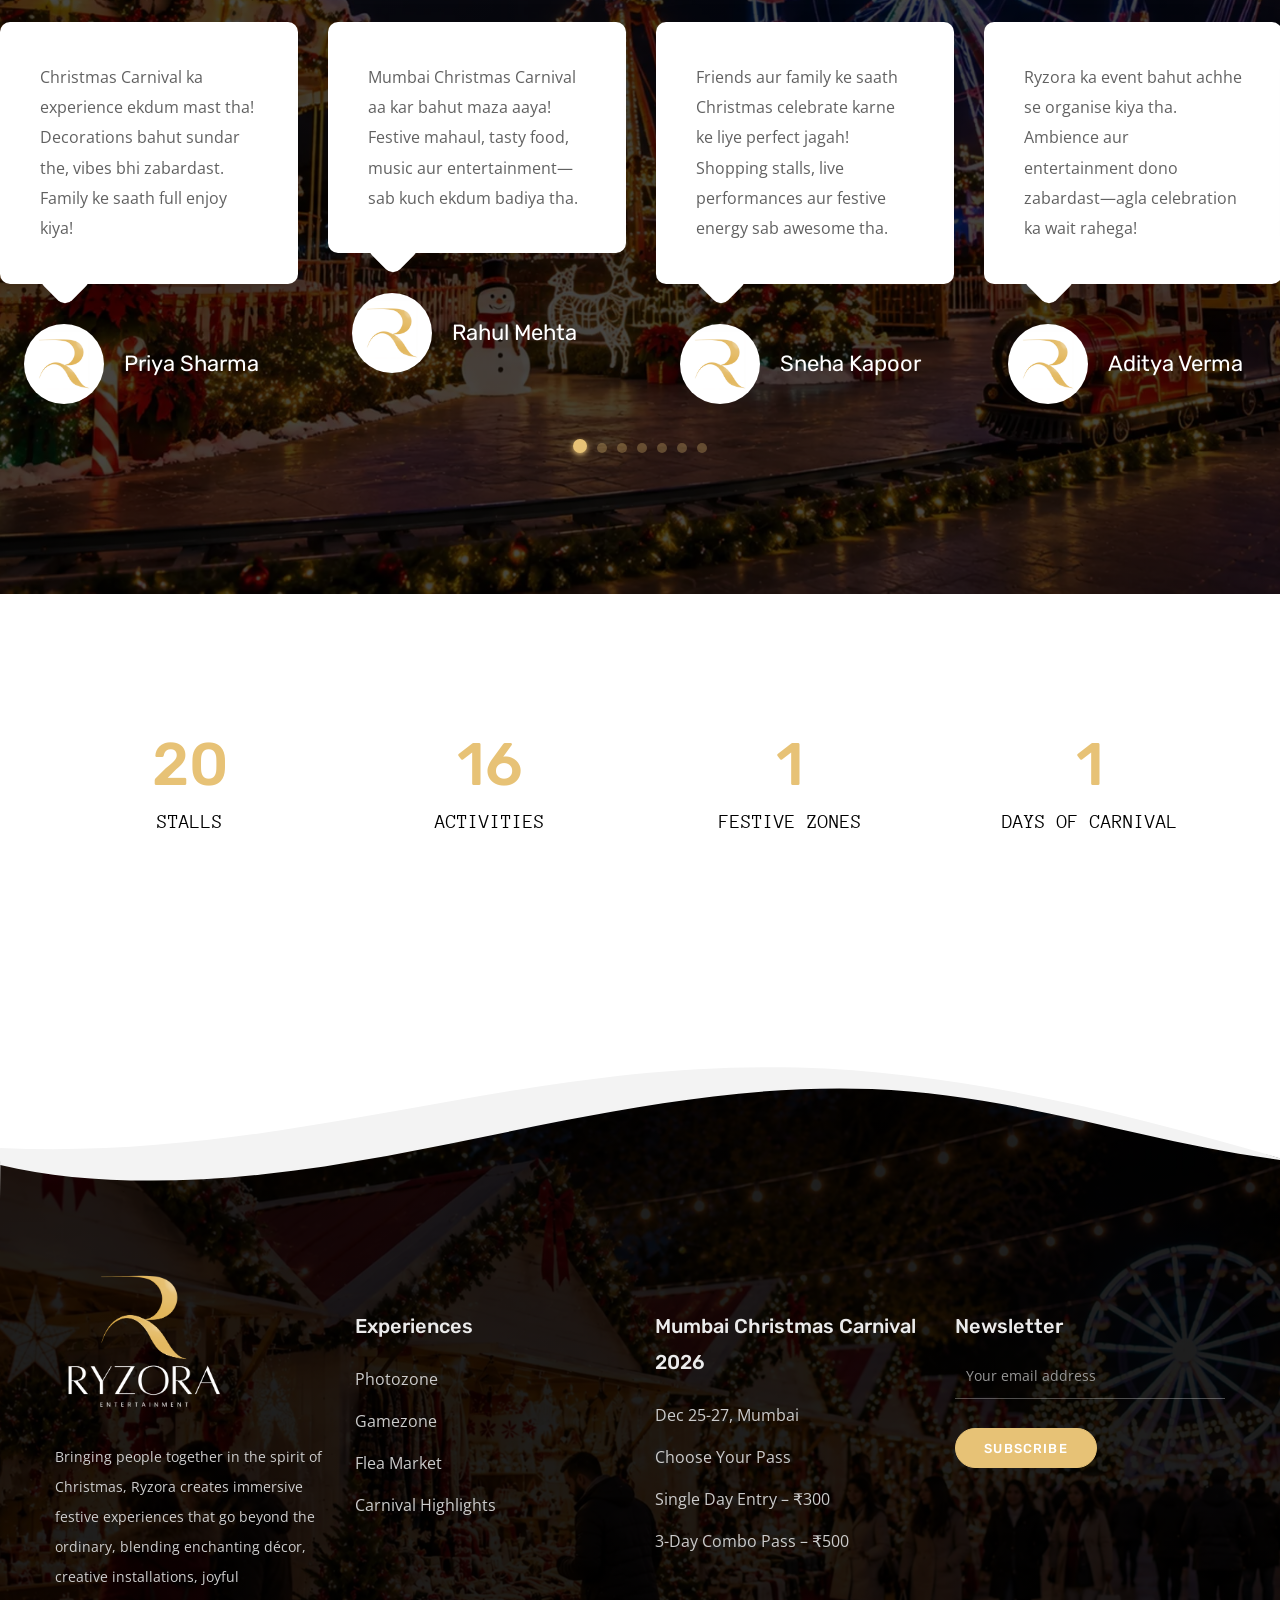
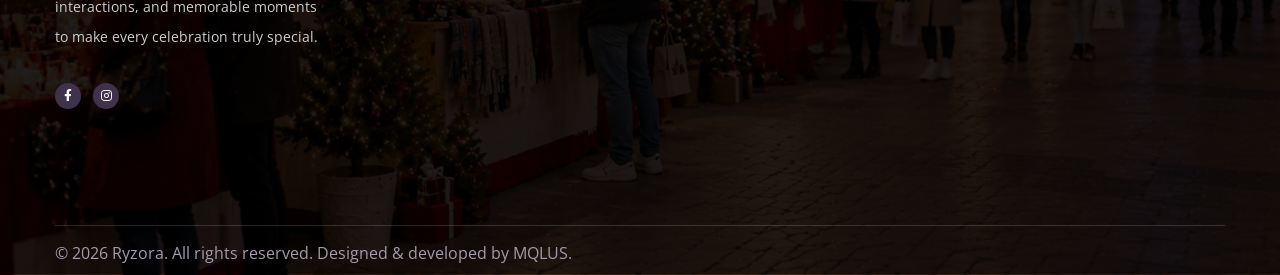
==== commit f93316f3: "chnages and upt code" ====
--- a/index.html
+++ b/index.html
@@ -8,37 +8,159 @@
 	<title>Ryzora | Mumbai Christmas Carnival 2026</title>
 	<link rel="icon" type="image/png" href="assets/photos/logo.png">
 	<link rel="apple-touch-icon" href="assets/photos/logo.png">
+	<link rel="preconnect" href="https://fonts.googleapis.com">
+	<link rel="preconnect" href="https://fonts.gstatic.com" crossorigin>
+	<link rel="preload" as="image" href="assets/photos/2026/christmas-carnival/optimized/15.webp" fetchpriority="high">
+	<style>
+		#preloader-wrapper {
+			position: fixed !important;
+			inset: 0 !important;
+			z-index: 10000 !important;
+			display: grid !important;
+			place-items: center;
+			padding: 24px;
+			overflow: auto;
+			color: #fff;
+			background: #13111f;
+			transition: opacity .25s ease, visibility .25s ease;
+		}
+		#preloader-wrapper.is-hidden { opacity: 0 !important; visibility: hidden !important; pointer-events: none; }
+		.page-skeleton { width: min(1120px, 100%); }
+		.page-skeleton__header { display: flex; align-items: center; justify-content: space-between; gap: 20px; margin-bottom: clamp(50px, 12vh, 120px); }
+		.page-skeleton__logo, .page-skeleton__nav span, .page-skeleton__button, .page-skeleton__line, .page-skeleton__card { position: relative; overflow: hidden; background: rgba(255,255,255,.12); }
+		.page-skeleton__logo { width: 130px; height: 48px; border-radius: 8px; }
+		.page-skeleton__nav { display: flex; gap: clamp(12px, 3vw, 40px); }
+		.page-skeleton__nav span { width: clamp(38px, 7vw, 76px); height: 12px; border-radius: 8px; }
+		.page-skeleton__button { width: 112px; height: 38px; border: 1px solid rgba(231,194,118,.45); border-radius: 24px; }
+		.page-skeleton__hero { max-width: 580px; }
+		.page-skeleton__line { height: 20px; margin: 16px 0; border-radius: 8px; }
+		.page-skeleton__line:nth-child(1) { width: 34%; height: 14px; }
+		.page-skeleton__line:nth-child(2) { width: 85%; height: clamp(38px, 7vw, 72px); }
+		.page-skeleton__line:nth-child(3) { width: 68%; }
+		.page-skeleton__cards { display: grid; grid-template-columns: repeat(3, 1fr); gap: 18px; margin-top: clamp(48px, 10vh, 100px); }
+		.page-skeleton__card { height: clamp(72px, 12vw, 140px); border-radius: 12px; }
+		.page-skeleton__logo::after, .page-skeleton__nav span::after, .page-skeleton__button::after, .page-skeleton__line::after, .page-skeleton__card::after {
+			position: absolute; inset: 0; content: ""; transform: translateX(-100%);
+			background: linear-gradient(90deg, transparent, rgba(255,255,255,.12), transparent);
+			animation: page-skeleton-shimmer 1.5s infinite;
+		}
+		.page-load-message { margin-top: 28px; color: #e7c276; font: 14px/1.5 Arial, sans-serif; text-align: center; }
+		.page-load-retry, .page-load-notice button { margin-left: 12px; padding: 8px 14px; border: 1px solid #e7c276; border-radius: 20px; color: #13111f; background: #e7c276; cursor: pointer; }
+		.page-load-notice { position: fixed; z-index: 10001; top: 16px; left: 50%; width: min(520px, calc(100% - 32px)); padding: 14px 18px; transform: translateX(-50%); border: 1px solid #e7c276; border-radius: 10px; color: #fff; background: #13111f; font: 14px/1.5 Arial, sans-serif; box-shadow: 0 8px 24px rgba(0,0,0,.25); }
+		@keyframes page-skeleton-shimmer { to { transform: translateX(100%); } }
+		@media (max-width: 600px) {
+			.page-skeleton__nav { display: none; }
+			.page-skeleton__header { margin-bottom: 70px; }
+			.page-skeleton__cards { gap: 10px; }
+		}
+		@media (prefers-reduced-motion: reduce) {
+			.page-skeleton__logo::after, .page-skeleton__nav span::after, .page-skeleton__button::after, .page-skeleton__line::after, .page-skeleton__card::after { animation: none; }
+		}
+	</style>
+	<script>
+		(() => {
+			const state = { domReady: document.readyState !== 'loading', cssReady: false, appReady: false, failure: '' };
+			const hideLoader = () => document.getElementById('preloader-wrapper')?.classList.add('is-hidden');
+			const showFailure = message => {
+				const notice = document.getElementById('page-load-notice');
+				if (notice) {
+					notice.hidden = false;
+					notice.querySelector('[data-load-error]').textContent = message;
+				}
+				const status = document.getElementById('page-load-message');
+				if (status) status.textContent = message;
+				document.querySelectorAll('[data-load-retry]').forEach(button => { button.hidden = false; });
+			};
+			const finishIfReady = () => {
+				if (state.domReady && state.cssReady && state.appReady) {
+					hideLoader();
+					if (state.failure) showFailure(state.failure);
+				}
+			};
+			window.ryzoraAssetLoaded = asset => {
+				if (asset === 'css') state.cssReady = true;
+				if (asset === 'app') state.appReady = true;
+				finishIfReady();
+			};
+			window.ryzoraAssetFailed = asset => {
+				state.failure = 'Some page files could not be loaded. Check your connection and refresh the page.';
+				if (asset === 'css') state.cssReady = true;
+				if (asset === 'app') state.appReady = true;
+				finishIfReady();
+			};
+			document.addEventListener('DOMContentLoaded', () => {
+				state.domReady = true;
+				document.querySelectorAll('[data-load-retry]').forEach(button => button.addEventListener('click', () => window.location.reload()));
+				if (state.failure) showFailure(state.failure);
+				finishIfReady();
+			}, { once: true });
+			window.addEventListener('error', event => {
+				if (event.target instanceof HTMLImageElement) {
+					state.failure = 'Some photos could not be loaded. Check your connection and refresh the page.';
+					if (state.domReady && state.cssReady && state.appReady) showFailure(state.failure);
+				} else if (event.target instanceof HTMLLinkElement || event.target instanceof HTMLScriptElement) {
+					state.failure = 'Some page files could not be loaded. Check your connection and refresh the page.';
+					if (state.domReady) showFailure(state.failure);
+				}
+			}, true);
+			window.setTimeout(() => {
+				if (!state.domReady || !state.cssReady || !state.appReady) {
+					state.failure = 'This is taking longer than expected. Check your connection and try again.';
+					showFailure(state.failure);
+					if (state.domReady) {
+						state.cssReady = true;
+						state.appReady = true;
+						finishIfReady();
+					}
+				}
+			}, 15000);
+		})();
+	</script>
 	<link rel="stylesheet"
 		href="https://fonts.googleapis.com/css?family=Open%20Sans:300,400,500,600,700,800,300italic,400italic,500italic,600italic,700italic,800italic%7CRubik:300,400,500,600,700,800,900,300italic,400italic,500italic,600italic,700italic,800italic,900italic%7CAnonymous%20Pro:400,700,400italic,700italic&amp;display=swap&amp;ver=1720439761"
 		media="print" onload="this.media='all'">
-	<link rel="stylesheet"
-		href="https://fonts.googleapis.com/css?family=Open%20Sans:300,400,500,600,700,800,300italic,400italic,500italic,600italic,700italic,800italic%7CRubik:300,400,500,600,700,800,900,300italic,400italic,500italic,600italic,700italic,800italic,900italic%7CAnonymous%20Pro:400,700,400italic,700italic&amp;display=swap&amp;ver=1720439761" />
-	<link href="https://fonts.googleapis.com/css?family=Rubik:500%2C400%7CAnonymous+Pro:400&amp;display=swap"
-		rel="stylesheet" property="stylesheet" media="all" type="text/css">
-
-		
-	<link rel="stylesheet" href="assets/css/style.css?v=83046b2e2b1e">
-	<link rel="stylesheet" href="assets/css/header.css?v=40ac10470cc9">
+	<link rel="preload" as="style" href="assets/css/style.css?v=d2801c131424-gz1"
+		onload="this.onload=null;this.rel='stylesheet';window.ryzoraAssetLoaded('css')"
+		onerror="window.ryzoraAssetFailed('css')">
+	<noscript><link rel="stylesheet" href="assets/css/style.css?v=d2801c131424-gz1"></noscript>
+	<link rel="stylesheet" href="assets/css/header.css?v=5e85d42ac69f-gz1">
+	<noscript><style>#preloader-wrapper { display: none !important; }</style></noscript>
 </head>
 
 <body id="top"
 	class="page-template-default page page-id-210 wp-embed-responsive theme-genesisexpo woocommerce-no-js wpb-js-composer js-comp-ver-7.4 vc_responsive">
-	<!-- Preloader -->
-	<div id="preloader-wrapper" style=background-color:#13111f;>
-		<div class="preloader-container">
-			<div class="cssload-loader">
-				<div class="cssload-inner cssload-one" style=border-bottom-color:#7c529c;></div>
-				<div class="cssload-inner cssload-two" style=border-right-color:#e7c276;></div>
-				<div class="cssload-inner cssload-three" style=border-top-color:#ff6691;></div>
+	<div id="preloader-wrapper" role="status" aria-live="polite">
+		<div class="page-skeleton" aria-hidden="true">
+			<div class="page-skeleton__header">
+				<div class="page-skeleton__logo"></div>
+				<div class="page-skeleton__nav"><span></span><span></span><span></span><span></span></div>
+				<div class="page-skeleton__button"></div>
+			</div>
+			<div class="page-skeleton__hero">
+				<div class="page-skeleton__line"></div>
+				<div class="page-skeleton__line"></div>
+				<div class="page-skeleton__line"></div>
+			</div>
+			<div class="page-skeleton__cards"><div class="page-skeleton__card"></div><div class="page-skeleton__card"></div><div class="page-skeleton__card"></div></div>
+			<div class="page-load-message">
+				<span id="page-load-message">Loading page...</span>
+				<button class="page-load-retry" type="button" data-load-retry hidden>Refresh</button>
 			</div>
 		</div>
+	</div>
+	<div id="page-load-notice" class="page-load-notice" role="alert" hidden>
+		<span data-load-error></span>
+		<button type="button" data-load-retry>Refresh</button>
 	</div>
 	<header class="site-header">
 		<div class="site-header__inner">
 			<a class="site-header__logo" href="#top" aria-label="Ryzora home">
-				<img src="assets/photos/2026/christmas-carnival/ryzora-logo-light-transparent.png" data-light-logo="assets/photos/2026/christmas-carnival/ryzora-logo-light-transparent.png" data-dark-logo="assets/photos/2026/christmas-carnival/ryzora-logo-dark.png" alt="Ryzora">
+				<img src="assets/photos/2026/christmas-carnival/ryzora-logo-light-transparent.png"
+					data-light-logo="assets/photos/2026/christmas-carnival/ryzora-logo-light-transparent.png"
+					data-dark-logo="assets/photos/2026/christmas-carnival/ryzora-logo-dark.png" alt="Ryzora">
 			</a>
-			<button class="site-header__toggle" type="button" aria-label="Toggle navigation" aria-expanded="false" aria-controls="site-navigation">
+			<button class="site-header__toggle" type="button" aria-label="Toggle navigation" aria-expanded="false"
+				aria-controls="site-navigation">
 				<span></span><span></span><span></span>
 			</button>
 			<nav class="site-header__nav" id="site-navigation" aria-label="Main navigation">
@@ -46,7 +168,7 @@
 					<li><a href="#top">Home</a></li>
 					<li><a href="#about">About</a></li>
 					<li><a href="#support">Support</a></li>
-					<li><a href="#schedule">Highlights</a></li>
+					<li><a href="#schedule">Experiences</a></li>
 					<li><a href="#gallery">Gallery</a></li>
 					<li><a href="#footer">Contact</a></li>
 				</ul>
@@ -79,7 +201,7 @@
 																src="assets/vendor/plugins/revslider/public/assets/assets/dummy.png"
 																alt="" title="Home 1"
 																class="rev-slidebg tp-rs-img rs-lazyload"
-																data-lazyload="assets/photos/2026/christmas-carnival/15.webp"
+																data-lazyload="assets/photos/2026/christmas-carnival/optimized/15.webp"
 																data-bg="p:50% 0%;" data-parallax="off" data-no-retina>
 															<rs-layer id="slider-5-slide-9-layer-17" class="rs-pxl-2"
 																data-type="image" data-rsp_ch="on"
@@ -135,7 +257,8 @@
 																data-frame_0="y:50px;tp:600;"
 																data-frame_1="tp:600;st:2400;sp:1100;sR:2400;"
 																data-frame_999="o:0;tp:600;st:w;sR:5500;"
-																style="z-index:9;font-family:'Anonymous Pro';">Dec 25-27, Mumbai Christmas Carnival
+																style="z-index:9;font-family:'Anonymous Pro';">Dec
+																25-27, Mumbai Christmas Carnival
 															</rs-layer><rs-layer id="slider-5-slide-9-layer-15"
 																class="rev-btn" data-type="button"
 																data-color="rgba(0,0,0,1)"
@@ -162,7 +285,8 @@
 																data-frame_1="tp:600;st:2660;sp:1100;sR:2660;"
 																data-frame_999="o:0;tp:600;st:w;sR:5240;"
 																data-frame_hover="c:#000000;bgc:#ffffff;boc:#ffffff;bor:30px,30px,30px,30px;bos:solid;bow:1,1,1,1;oX:50;oY:50;sp:0;e:none;"
-																style="z-index:11;background-color:#000000;font-family:'Rubik';text-transform:uppercase;cursor:pointer;outline:none;box-shadow:none;box-sizing:border-box;-moz-box-sizing:border-box;-webkit-box-sizing:border-box;">Experience the Christmas Carnival
+																style="z-index:11;background-color:#000000;font-family:'Rubik';text-transform:uppercase;cursor:pointer;outline:none;box-shadow:none;box-sizing:border-box;-moz-box-sizing:border-box;-webkit-box-sizing:border-box;">Experience
+																the Christmas Carnival
 															</rs-layer> </rs-slide>
 													</rs-slides>
 												</rs-module>
@@ -172,7 +296,8 @@
 											<div class="event-register-card">
 												<h2>Choose Your Pass to Festive Fun</h2>
 												<div class="event-register-accent"></div>
-												<p>Make the most of the festive season at Mumbai Christmas Carnival 2026.</p>
+												<p>Make the most of the festive season at Mumbai Christmas Carnival
+													2026.</p>
 												<form action="#" method="get">
 													<input type="text" name="name" placeholder="Name*" aria-label="Name"
 														required>
@@ -202,8 +327,8 @@
 								</div>
 							</div>
 						</div>
-						<div
-							id="about" class="vc_row wpb_row vc_row-fluid vc_row-o-equal-height vc_row-o-content-middle vc_row-flex about-redesign">
+						<div id="about"
+							class="vc_row wpb_row vc_row-fluid vc_row-o-equal-height vc_row-o-content-middle vc_row-flex about-redesign">
 							<div class="wpb_column vc_column_container vc_col-sm-12 vc_col-md-5 about-copy-col">
 								<div class="vc_column-inner ">
 									<div class="wpb_wrapper">
@@ -215,11 +340,13 @@
 													style="font-size:75px; line-height: 0.25;">About</div>
 											</div>
 											<div class="heading_subtitle"
-												style="font-size:22px; line-height:16px; font-weight:400; ">Mumbai Christmas Carnival 2026</div>
+												style="font-size:22px; line-height:16px; font-weight:400; ">Mumbai
+												Christmas Carnival 2026</div>
 											<div class="heading_title"
 												style="font-size:40px; line-height:1.3; font-weight:400; ">
 												<div class="heading_title_mobile"
-													style="font-size:36px; line-height: 1.3;">Welcome to the Christmas Carnival 2026</div>
+													style="font-size:36px; line-height: 1.3;">Welcome to the Christmas
+													Carnival 2026</div>
 											</div>
 										</div>
 										<div class="genesisexpo_module_spacing">
@@ -227,7 +354,10 @@
 										</div>
 										<div class="wpb_text_column wpb_content_element ">
 											<div class="wpb_wrapper">
-												<p>Bringing people together in the spirit of Christmas, Ryzora creates immersive festive experiences that go beyond the ordinary, blending enchanting décor, creative installations, joyful interactions, and memorable moments to make every celebration truly special.</p>
+												<p>Bringing people together in the spirit of Christmas, Ryzora creates
+													immersive festive experiences that go beyond the ordinary, blending
+													enchanting décor, creative installations, joyful interactions, and
+													memorable moments to make every celebration truly special.</p>
 											</div>
 										</div>
 										<div class="genesisexpo_module_spacing">
@@ -235,7 +365,9 @@
 										</div>
 										<div id="genesisexpo_button_6ac7a7f89fbf5"
 											class="genesisexpo_module_button wgl_button wgl_button-xl aleft">
-											<a href="#schedule" style="border-radius:50px; border-width:1px; ">Experience the Carnival</a>
+											<a href="#schedule"
+												style="border-radius:50px; border-width:1px; ">Experience the
+												Carnival</a>
 										</div>
 										<div id="genesisexpo_spacer_6ac7a7f89fcde"
 											class="genesisexpo_module_spacing responsive_active">
@@ -250,11 +382,11 @@
 								<div class="vc_column-inner vc_custom_1539853054854">
 									<div class="wpb_wrapper">
 										<div class="about-image-stack" aria-label="Carnival moments">
-											<img src="assets/photos/2026/christmas-carnival/2.jpg"
+											<img loading="lazy" decoding="async" src="assets/photos/2026/christmas-carnival/optimized/2.webp"
 												alt="Festive carnival moment">
-											<img src="assets/photos/2026/christmas-carnival/8.jpg"
+											<img loading="lazy" decoding="async" src="assets/photos/2026/christmas-carnival/optimized/8.webp"
 												alt="Visitors at a Christmas photozone">
-											<img src="assets/photos/2026/christmas-carnival/9.jpg"
+											<img loading="lazy" decoding="async" src="assets/photos/2026/christmas-carnival/optimized/9.webp"
 												alt="Families enjoying the carnival">
 										</div>
 									</div>
@@ -330,8 +462,8 @@
 								</div>
 							</div>
 						</div>
-						<div data-vc-full-width="true" data-vc-full-width-init="false"
-							id="schedule" class="vc_row wpb_row vc_row-fluid vc_custom_1539241721582 vc_row-has-fill">
+						<div data-vc-full-width="true" data-vc-full-width-init="false" id="schedule"
+							class="vc_row wpb_row vc_row-fluid vc_custom_1539241721582 vc_row-has-fill">
 							<div class="wpb_column vc_column_container vc_col-sm-12">
 								<div class="vc_column-inner ">
 									<div class="wpb_wrapper">
@@ -346,9 +478,11 @@
 													style="font-size:50px; line-height: 0.25;">Experience</div>
 											</div>
 											<div class="heading_subtitle"
-												style="font-size:22px; line-height:16px; font-weight:400; ">Festive Experiences</div>
+												style="font-size:22px; line-height:16px; font-weight:400; ">Festive
+												Experiences</div>
 											<div class="heading_title"
-												style="font-size:40px; line-height:1.3; font-weight:500; ">Experience the Christmas Carnival
+												style="font-size:40px; line-height:1.3; font-weight:500; ">Experience
+												the Christmas Carnival
 											</div>
 										</div>
 										<div class="genesisexpo_module_spacing">
@@ -361,7 +495,11 @@
 													<div class="wpb_wrapper">
 														<div class="wpb_text_column wpb_content_element ">
 															<div class="wpb_wrapper">
-																<p style="text-align: center;">Explore a thoughtfully curated festive destination featuring immersive installations, engaging activities, and exclusive shopping experiences. Discover everything that makes Christmas worth celebrating.</p>
+																<p style="text-align: center;">Explore a thoughtfully
+																	curated festive destination featuring immersive
+																	installations, engaging activities, and exclusive
+																	shopping experiences. Discover everything that makes
+																	Christmas worth celebrating.</p>
 															</div>
 														</div>
 													</div>
@@ -384,29 +522,104 @@
 												</div>
 											</div>
 											<div class="timetabs_data">
-												<div class="timetab_container" data-tab-id="tab-1539243322591-d2142050-3993">
-													<div class="timetabs_item"><div class="item_img"><img loading="lazy" decoding="async" src="assets/photos/2026/christmas-carnival/8.jpg" alt="Families at the Christmas photozone"></div></div>
-													<div class="timetabs_item"><div class="item_img"><img loading="lazy" decoding="async" src="assets/photos/2026/christmas-carnival/9.jpg" alt="Guests capturing carnival memories"></div></div>
-													<div class="timetabs_item"><div class="item_img"><img loading="lazy" decoding="async" src="assets/photos/2026/christmas-carnival/3.jpg" alt="Christmas tree installation"></div></div>
-													<div class="timetabs_item"><div class="item_img"><img loading="lazy" decoding="async" src="assets/photos/2026/christmas-carnival/2.jpg" alt="Festive carnival moment"></div></div>
-													<div class="timetabs_item"><div class="item_img"><img loading="lazy" decoding="async" src="assets/photos/2026/christmas-carnival/7.jpg" alt="Christmas Carnival at night"></div></div>
-													<div class="timetabs_item"><div class="item_img"><img loading="lazy" decoding="async" src="assets/photos/2026/christmas-carnival/15.webp" alt="Carnival lights and decor"></div></div>
-												</div>
-												<div class="timetab_container" data-tab-id="tab-1539243774193-008eb5ff-2d4f">
-													<div class="timetabs_item"><div class="item_img"><img loading="lazy" decoding="async" src="assets/photos/2026/christmas-carnival/10.jpg" alt="Interactive carnival game"></div></div>
-													<div class="timetabs_item"><div class="item_img"><img loading="lazy" decoding="async" src="assets/photos/2026/christmas-carnival/11.jpg" alt="Guests playing a carnival game"></div></div>
-													<div class="timetabs_item"><div class="item_img"><img loading="lazy" decoding="async" src="assets/photos/2026/christmas-carnival/6.jpg" alt="Carnival rides and lights"></div></div>
-													<div class="timetabs_item"><div class="item_img"><img loading="lazy" decoding="async" src="assets/photos/2026/christmas-carnival/9.jpg" alt="Visitors enjoying the carnival"></div></div>
-													<div class="timetabs_item"><div class="item_img"><img loading="lazy" decoding="async" src="assets/photos/2026/christmas-carnival/7.jpg" alt="Christmas Carnival at night"></div></div>
-													<div class="timetabs_item"><div class="item_img"><img loading="lazy" decoding="async" src="assets/photos/2026/christmas-carnival/2.jpg" alt="Festive carnival moment"></div></div>
-												</div>
-												<div class="timetab_container" data-tab-id="tab-1539243915493-2b1e8a6f-c355">
-													<div class="timetabs_item"><div class="item_img"><img loading="lazy" decoding="async" src="assets/photos/2026/christmas-carnival/4.jpg" alt="Christmas market stalls"></div></div>
-													<div class="timetabs_item"><div class="item_img"><img loading="lazy" decoding="async" src="assets/photos/2026/christmas-carnival/5.jpg" alt="Christmas marketplace stalls"></div></div>
-													<div class="timetabs_item"><div class="item_img"><img loading="lazy" decoding="async" src="assets/photos/2026/christmas-carnival/12.jpg" alt="Christmas market walkway"></div></div>
-													<div class="timetabs_item"><div class="item_img"><img loading="lazy" decoding="async" src="assets/photos/2026/christmas-carnival/13.jpg" alt="Festive food and shopping stalls"></div></div>
-													<div class="timetabs_item"><div class="item_img"><img loading="lazy" decoding="async" src="assets/photos/2026/christmas-carnival/15.webp" alt="Carnival lights and decor"></div></div>
-													<div class="timetabs_item"><div class="item_img"><img loading="lazy" decoding="async" src="assets/photos/2026/christmas-carnival/7.jpg" alt="Christmas Carnival at night"></div></div>
+												<div class="timetab_container"
+													data-tab-id="tab-1539243322591-d2142050-3993">
+													<div class="timetabs_item">
+														<div class="item_img"><img loading="lazy" decoding="async"
+																src="assets/photos/Festive%20Experiences/optimized/p1.webp"
+																alt="Christmas photozone experience 1"></div>
+													</div>
+													<div class="timetabs_item">
+														<div class="item_img"><img loading="lazy" decoding="async"
+																src="assets/photos/Festive%20Experiences/optimized/p2.webp"
+																alt="Christmas photozone experience 2"></div>
+													</div>
+													<div class="timetabs_item">
+														<div class="item_img"><img loading="lazy" decoding="async"
+																src="assets/photos/Festive%20Experiences/optimized/p3.webp"
+																alt="Christmas photozone experience 3"></div>
+													</div>
+													<div class="timetabs_item">
+														<div class="item_img"><img loading="lazy" decoding="async"
+																src="assets/photos/Festive%20Experiences/optimized/p4.webp"
+																alt="Christmas photozone experience 4"></div>
+													</div>
+													<div class="timetabs_item">
+														<div class="item_img"><img loading="lazy" decoding="async"
+																src="assets/photos/Festive%20Experiences/optimized/p5.webp"
+																alt="Christmas photozone experience 5"></div>
+													</div>
+													<div class="timetabs_item">
+														<div class="item_img"><img loading="lazy" decoding="async"
+																src="assets/photos/Festive%20Experiences/optimized/p6.webp"
+																alt="Christmas photozone experience 6"></div>
+													</div>
+												</div>
+												<div class="timetab_container"
+													data-tab-id="tab-1539243774193-008eb5ff-2d4f">
+													<div class="timetabs_item">
+														<div class="item_img"><img loading="lazy" decoding="async"
+																src="assets/photos/Festive%20Experiences/optimized/G1.webp"
+																alt="Carnival game experience 1"></div>
+													</div>
+													<div class="timetabs_item">
+														<div class="item_img"><img loading="lazy" decoding="async"
+																src="assets/photos/Festive%20Experiences/optimized/G2.webp"
+																alt="Carnival game experience 2"></div>
+													</div>
+													<div class="timetabs_item">
+														<div class="item_img"><img loading="lazy" decoding="async"
+																src="assets/photos/Festive%20Experiences/optimized/G3.webp"
+																alt="Carnival game experience 3"></div>
+													</div>
+													<div class="timetabs_item">
+														<div class="item_img"><img loading="lazy" decoding="async"
+																src="assets/photos/Festive%20Experiences/optimized/g4.webp"
+																alt="Carnival game experience 4"></div>
+													</div>
+													<div class="timetabs_item">
+														<div class="item_img"><img loading="lazy" decoding="async"
+																src="assets/photos/Festive%20Experiences/optimized/g5.webp"
+																alt="Carnival game experience 5"></div>
+													</div>
+													<div class="timetabs_item">
+														<div class="item_img"><img loading="lazy" decoding="async"
+																src="assets/photos/Festive%20Experiences/optimized/g6.webp"
+																alt="Carnival game experience 6"></div>
+													</div>
+												</div>
+												<div class="timetab_container"
+													data-tab-id="tab-1539243915493-2b1e8a6f-c355">
+													<div class="timetabs_item">
+														<div class="item_img"><img loading="lazy" decoding="async"
+																src="assets/photos/Festive%20Experiences/optimized/m1.webp"
+																alt="Flea market experience 1"></div>
+													</div>
+													<div class="timetabs_item">
+														<div class="item_img"><img loading="lazy" decoding="async"
+																src="assets/photos/Festive%20Experiences/optimized/m2.webp"
+																alt="Flea market experience 2"></div>
+													</div>
+													<div class="timetabs_item">
+														<div class="item_img"><img loading="lazy" decoding="async"
+																src="assets/photos/Festive%20Experiences/optimized/m3.webp"
+																alt="Flea market experience 3"></div>
+													</div>
+													<div class="timetabs_item">
+														<div class="item_img"><img loading="lazy" decoding="async"
+																src="assets/photos/Festive%20Experiences/optimized/m4.webp"
+																alt="Flea market experience 4"></div>
+													</div>
+													<div class="timetabs_item">
+														<div class="item_img"><img loading="lazy" decoding="async"
+																src="assets/photos/Festive%20Experiences/optimized/m5.webp"
+																alt="Flea market experience 5"></div>
+													</div>
+													<div class="timetabs_item">
+														<div class="item_img"><img loading="lazy" decoding="async"
+																src="assets/photos/Festive%20Experiences/optimized/m6.webp"
+																alt="Flea market experience 6"></div>
+													</div>
 												</div>
 											</div>
 										</div>
@@ -432,12 +645,24 @@
 												class="genesisexpo_module_carousel pag_align_center">
 												<div class="genesisexpo_carousel_slick"
 													data-slick='{"slidesToShow":6,"slidesToScroll":1,"infinite":true,"autoplay":true,"autoplaySpeed":"3000","speed":300,"arrows":false,"dots":false,"adaptiveHeight":false,"responsive":[{"breakpoint":1201,"settings":{"slidesToShow":5,"slidesToScroll":1}},{"breakpoint":992,"settings":{"slidesToShow":3,"slidesToScroll":1}},{"breakpoint":768,"settings":{"slidesToShow":2,"slidesToScroll":1}}]}'>
-														<div class="clients_image"><img decoding="async" class="main_image" src="assets/photos/2026/brands/brand-1.svg" alt="Snowpeak logo" width="230" height="80" /></div>
-														<div class="clients_image"><img decoding="async" class="main_image" src="assets/photos/2026/brands/brand-2.svg" alt="Hollyberry logo" width="230" height="80" /></div>
-														<div class="clients_image"><img decoding="async" class="main_image" src="assets/photos/2026/brands/brand-3.svg" alt="Starlight logo" width="230" height="80" /></div>
-														<div class="clients_image"><img decoding="async" class="main_image" src="assets/photos/2026/brands/brand-4.svg" alt="Jinglebox logo" width="230" height="80" /></div>
-														<div class="clients_image"><img decoding="async" class="main_image" src="assets/photos/2026/brands/brand-5.svg" alt="Pinecrest logo" width="230" height="80" /></div>
-														<div class="clients_image"><img decoding="async" class="main_image" src="assets/photos/2026/brands/brand-6.svg" alt="Northpole logo" width="230" height="80" /></div>
+													<div class="clients_image"><img decoding="async" class="main_image"
+															src="assets/photos/2026/brands/brand-1.svg"
+															alt="Snowpeak logo" width="230" height="80" /></div>
+													<div class="clients_image"><img decoding="async" class="main_image"
+															src="assets/photos/2026/brands/brand-2.svg"
+															alt="Hollyberry logo" width="230" height="80" /></div>
+													<div class="clients_image"><img decoding="async" class="main_image"
+															src="assets/photos/2026/brands/brand-3.svg"
+															alt="Starlight logo" width="230" height="80" /></div>
+													<div class="clients_image"><img decoding="async" class="main_image"
+															src="assets/photos/2026/brands/brand-4.svg"
+															alt="Jinglebox logo" width="230" height="80" /></div>
+													<div class="clients_image"><img decoding="async" class="main_image"
+															src="assets/photos/2026/brands/brand-5.svg"
+															alt="Pinecrest logo" width="230" height="80" /></div>
+													<div class="clients_image"><img decoding="async" class="main_image"
+															src="assets/photos/2026/brands/brand-6.svg"
+															alt="Northpole logo" width="230" height="80" /></div>
 												</div>
 											</div>
 										</div>
@@ -476,18 +701,22 @@
 																</div>
 																<div class="pricing_content">
 																	<ul>
-																		<li><span>Entry to the Christmas Carnival</span></li>
+																		<li><span>Entry to the Christmas Carnival</span>
+																		</li>
 																		<li><span>Access to Photozone</span></li>
 																		<li><span>Access to Gamezone</span></li>
-																		<li><span>Explore the Christmas Flea Market</span></li>
-																		<li><span>Enjoy festive attractions and entertainment</span></li>
+																		<li><span>Explore the Christmas Flea
+																				Market</span></li>
+																		<li><span>Enjoy festive attractions and
+																				entertainment</span></li>
 																	</ul>
 																</div>
 																<div class="pricing_footer">
 																	<div id="genesisexpo_button_6ac7a7f8d2b3a"
 																		class="genesisexpo_module_button wgl_button wgl_button-xl wgl_button-full acenter">
 																		<a href="#"
-																			style="border-radius:50px; border-width:1px; ">GET TICKET</a>
+																			style="border-radius:50px; border-width:1px; ">GET
+																			TICKET</a>
 																	</div>
 																</div>
 															</div>
@@ -505,37 +734,42 @@
 															<div class="spacing_size spacing_size-desktops"
 																style="height:0px;"></div>
 														</div>
-														<div id="support"
-															class="genesisexpo_module_pricing_plan">
+														<div id="support" class="genesisexpo_module_pricing_plan">
 															<div class="pricing_plan_wrap">
 																<div class="pricing_header">
 																	<div class="pricing_punch"
 																		style="background-color:#f3f3f3;"></div>
 																	<div class="pricing_price_wrap"><span
 																			class="pricing_cur">₹</span>
-																		<div class="pricing_price">500</div>
+																		<div class="pricing_price">1500</div>
 																		<div class="pricing_desc">Combo Pass</div>
 																	</div>
 																	<div class="pricing_title-wrapper">
 																		<h4 class="pricing_title"><i
 																				class="flaticon-check-2"
-																				style="color: #0add9a"></i>UP TO 5 PEOPLE</h4>
+																				style="color: #0add9a"></i>5
+																			PEOPLE</h4>
 																	</div>
 																</div>
 																<div class="pricing_content">
 																	<ul>
-																		<li><span>Entry across all 3 days of the carnival</span></li>
+																		<li><span>Entry across all 3 days of the
+																				carnival</span></li>
 																		<li><span>Access to Photozone</span></li>
 																		<li><span>Access to Gamezone</span></li>
-																		<li><span>Explore the Christmas Flea Market</span></li>
-																		<li><span>Enjoy all three days of festive attractions and entertainment</span></li>
+																		<li><span>Explore the Christmas Flea
+																				Market</span></li>
+																		<li><span>Enjoy all three days of festive
+																				attractions and entertainment</span>
+																		</li>
 																	</ul>
 																</div>
 																<div class="pricing_footer">
 																	<div id="genesisexpo_button_6ac7a7f8d3318"
 																		class="genesisexpo_module_button wgl_button wgl_button-xl wgl_button-full acenter">
 																		<a href="#"
-																			style="border-radius:50px; border-width:1px; ">GET TICKET</a>
+																			style="border-radius:50px; border-width:1px; ">GET
+																			TICKET</a>
 																	</div>
 																</div>
 															</div>
@@ -556,7 +790,7 @@
 															<div class="heading_bgtitle"
 																style="font-size:120px; line-height:0.25; font-weight:800; color:#ffffff; ">
 																<div class="heading_bgtitle_mobile"
-																	style="font-size:63px; line-height: 0.25;">Festive Fun
+																	style="font-size:63px; line-height: 0.25;">Tickets
 																</div>
 															</div>
 															<div class="heading_subtitle"
@@ -572,11 +806,16 @@
 														</div>
 														<div class="wpb_text_column wpb_content_element ">
 															<div class="wpb_wrapper">
-																<p>Make the most of the festive season at Mumbai Christmas Carnival 2026. Enjoy immersive experiences, exciting games, festive shopping, and entertainment with friends and family.</p>
+																<p>Make the most of the festive season at Mumbai
+																	Christmas Carnival 2026. Enjoy immersive
+																	experiences, exciting games, festive shopping, and
+																	entertainment with friends and family.</p>
 																<ul class="genesisexpo_plus">
 																	<li>Single-day entry at just ₹300.</li>
-																	<li>Enjoy all three days with the combo pass for ₹500.</li>
-																	<li>Explore festive attractions, interactive zones, and unique shopping experiences.</li>
+																	<li>Enjoy all three days with the combo pass for
+																		₹1500.</li>
+																	<li>Explore festive attractions, interactive zones,
+																		and unique shopping experiences.</li>
 																</ul>
 															</div>
 														</div>
@@ -594,7 +833,7 @@
 							</div>
 						</div>
 						<div class="vc_row-full-width vc_clearfix"></div>
-						<div class="vc_row wpb_row vc_row-fluid">
+						<div class="vc_row wpb_row vc_row-fluid carnival-highlights-section">
 							<div class="wpb_column vc_column_container vc_col-sm-12 vc_col-md-3">
 								<div class="vc_column-inner vc_custom_1539783183128">
 									<div class="wpb_wrapper">
@@ -606,9 +845,11 @@
 													style="font-size:60px; line-height: 0.25;">Highlights</div>
 											</div>
 											<div class="heading_subtitle"
-												style="font-size:22px; line-height:16px; font-weight:400; ">Carnival Highlights</div>
+												style="font-size:22px; line-height:16px; font-weight:400; ">Carnival
+												Highlights</div>
 											<div class="heading_title"
-												style="font-size:40px; line-height:1.3; font-weight:500; ">Discover the Carnival</div>
+												style="font-size:40px; line-height:1.3; font-weight:500; ">Discover the
+												Carnival</div>
 										</div>
 									</div>
 								</div>
@@ -623,7 +864,11 @@
 										</div>
 										<div class="wpb_text_column wpb_content_element ">
 											<div class="wpb_wrapper">
-												<p>Discover everything that makes the Mumbai Christmas Carnival special. From spectacular Christmas attractions and live musical performances to festive food, interactive experiences, and exciting activities for kids, explore a celebration filled with entertainment, joy, and unforgettable festive moments.</p>
+												<p>Discover everything that makes the Mumbai Christmas Carnival special.
+													From spectacular Christmas attractions and live musical performances
+													to festive food, interactive experiences, and exciting activities
+													for kids, explore a celebration filled with entertainment, joy, and
+													unforgettable festive moments.</p>
 											</div>
 										</div>
 									</div>
@@ -639,8 +884,8 @@
 										</div>
 										<div id="genesisexpo_button_6ac7a7f8d48c4"
 											class="genesisexpo_module_button wgl_button wgl_button-xl aright">
-											<a href="#gallery"
-											style="border-radius:50px; border-width:1px; ">VIEW ALL</a>
+											<a href="#gallery" style="border-radius:50px; border-width:1px; ">VIEW
+												ALL</a>
 										</div>
 									</div>
 								</div>
@@ -658,14 +903,11 @@
 												<div
 													class="wgl_portfolio_list__filter isotope-filter filter_def filter-left">
 													<a href="#" data-filter=".item" class="active">All Experiences<span
-															class="number_filter"></span></a><a
-														href="#"
+															class="number_filter"></span></a><a href="#"
 														data-filter=".carnival-highlights">Carnival Highlights<span
-															class="number_filter"></span></a><a
-														href="#"
+															class="number_filter"></span></a><a href="#"
 														data-filter=".festive-marketplace">Festive Marketplace<span
-															class="number_filter"></span></a><a
-														href="#"
+															class="number_filter"></span></a><a href="#"
 														data-filter=".kids-activities">Kids&#039; Activities<span
 															class="number_filter"></span></a>
 												</div>
@@ -677,13 +919,13 @@
 														style="padding-right:15px; padding-left:15px; padding-bottom:30px">
 														<div
 															class="wgl_portfolio_item-wrapper inside_image h_align_left default_animation overlay_gap">
-															<div class="wgl_portfolio_item-image"><img decoding="async"
-																	src="assets/photos/2026/christmas-carnival/15.webp"
-																	alt="Christmas Carnival walkway at night"></div>
+															<div class="wgl_portfolio_item-image"><img loading="lazy" decoding="async"
+																	src="assets/photos/Festive%20Experiences/optimized/p1.webp"
+																	alt="Carnival photozone portrait experience"></div>
 															<div class="wgl_portfolio_item-description"><span
 																	class='swipebox_icon'></span><span
 																	class="full_link"><a
-																		href='assets/photos/2026/christmas-carnival/15.webp'
+																		href='assets/photos/Festive%20Experiences/optimized/p1.webp'
 																		class='swipebox'></a></span></div>
 															<div class="overlay"></div>
 														</div>
@@ -693,13 +935,14 @@
 														style="padding-right:15px; padding-left:15px; padding-bottom:30px">
 														<div
 															class="wgl_portfolio_item-wrapper inside_image h_align_left default_animation overlay_gap">
-															<div class="wgl_portfolio_item-image"><img decoding="async"
-																	src="assets/photos/2026/christmas-carnival/2.jpg"
-																	alt="Festive carnival entrance and attractions"></div>
+															<div class="wgl_portfolio_item-image"><img loading="lazy" decoding="async"
+																	src="assets/photos/Festive%20Experiences/optimized/p2.webp"
+																	alt="Festive carnival photozone experience">
+															</div>
 															<div class="wgl_portfolio_item-description"><span
 																	class='swipebox_icon'></span><span
 																	class="full_link"><a
-																		href='assets/photos/2026/christmas-carnival/2.jpg'
+																		href='assets/photos/Festive%20Experiences/optimized/p2.webp'
 																		class='swipebox'></a></span></div>
 															<div class="overlay"></div>
 														</div>
@@ -709,13 +952,13 @@
 														style="padding-right:15px; padding-left:15px; padding-bottom:30px">
 														<div
 															class="wgl_portfolio_item-wrapper inside_image h_align_left default_animation overlay_gap">
-															<div class="wgl_portfolio_item-image"><img decoding="async"
-																	src="assets/photos/2026/christmas-carnival/3.jpg"
-																	alt="Christmas tree installation"></div>
+															<div class="wgl_portfolio_item-image"><img loading="lazy" decoding="async"
+																	src="assets/photos/Festive%20Experiences/optimized/p3.webp"
+																	alt="Christmas photo shoot setup"></div>
 															<div class="wgl_portfolio_item-description"><span
 																	class='swipebox_icon'></span><span
 																	class="full_link"><a
-																		href='assets/photos/2026/christmas-carnival/3.jpg'
+																		href='assets/photos/Festive%20Experiences/optimized/p3.webp'
 																		class='swipebox'></a></span></div>
 															<div class="overlay"></div>
 														</div>
@@ -725,93 +968,260 @@
 														style="padding-right:15px; padding-left:15px; padding-bottom:30px">
 														<div
 															class="wgl_portfolio_item-wrapper inside_image h_align_left default_animation overlay_gap">
-															<div class="wgl_portfolio_item-image"><img decoding="async"
-																	src="assets/photos/2026/christmas-carnival/4.jpg"
-																	alt="Festive market stalls"></div>
+															<div class="wgl_portfolio_item-image"><img loading="lazy" decoding="async"
+																	src="assets/photos/Festive%20Experiences/optimized/m1.webp"
+																	alt="Festive marketplace display"></div>
 															<div class="wgl_portfolio_item-description"><span
 																	class='swipebox_icon'></span><span
 																	class="full_link"><a
-																		href='assets/photos/2026/christmas-carnival/4.jpg'
+																		href='assets/photos/Festive%20Experiences/optimized/m1.webp'
 																		class='swipebox'></a></span></div>
 															<div class="overlay"></div>
 														</div>
 													</article>
-													<article class="wgl_portfolio_list-item item wgl_col-3 festive-marketplace"
+													<article
+														class="wgl_portfolio_list-item item wgl_col-3 festive-marketplace"
 														style="padding-right:15px; padding-left:15px; padding-bottom:30px">
-														<div class="wgl_portfolio_item-wrapper inside_image h_align_left default_animation overlay_gap">
-															<div class="wgl_portfolio_item-image"><img loading="lazy" decoding="async" src="assets/photos/2026/christmas-carnival/5.jpg" alt="Christmas marketplace stalls"></div>
-															<div class="wgl_portfolio_item-description"><span class="swipebox_icon"></span><span class="full_link"><a href="assets/photos/2026/christmas-carnival/5.jpg" class="swipebox"></a></span></div>
+														<div
+															class="wgl_portfolio_item-wrapper inside_image h_align_left default_animation overlay_gap">
+															<div class="wgl_portfolio_item-image"><img loading="lazy"
+																	decoding="async"
+																	src="assets/photos/Festive%20Experiences/optimized/m2.webp"
+																	alt="Christmas marketplace stalls"></div>
+															<div class="wgl_portfolio_item-description"><span
+																	class="swipebox_icon"></span><span
+																	class="full_link"><a
+																		href="assets/photos/Festive%20Experiences/optimized/m2.webp"
+																		class="swipebox"></a></span></div>
 															<div class="overlay"></div>
 														</div>
 													</article>
-													<article class="wgl_portfolio_list-item item wgl_col-3 carnival-highlights"
+													<article
+														class="wgl_portfolio_list-item item wgl_col-3 carnival-highlights"
 														style="padding-right:15px; padding-left:15px; padding-bottom:30px">
-														<div class="wgl_portfolio_item-wrapper inside_image h_align_left default_animation overlay_gap">
-															<div class="wgl_portfolio_item-image"><img loading="lazy" decoding="async" src="assets/photos/2026/christmas-carnival/6.jpg" alt="Carnival rides and lights"></div>
-															<div class="wgl_portfolio_item-description"><span class="swipebox_icon"></span><span class="full_link"><a href="assets/photos/2026/christmas-carnival/6.jpg" class="swipebox"></a></span></div>
+														<div
+															class="wgl_portfolio_item-wrapper inside_image h_align_left default_animation overlay_gap">
+															<div class="wgl_portfolio_item-image"><img loading="lazy"
+																	decoding="async"
+																	src="assets/photos/Festive%20Experiences/optimized/p4.webp"
+																	alt="Carnival photozone portrait backdrop"></div>
+															<div class="wgl_portfolio_item-description"><span
+																	class="swipebox_icon"></span><span
+																	class="full_link"><a
+																		href="assets/photos/Festive%20Experiences/optimized/p4.webp"
+																		class="swipebox"></a></span></div>
 															<div class="overlay"></div>
 														</div>
 													</article>
-													<article class="wgl_portfolio_list-item item wgl_col-3 carnival-highlights"
+													<article
+														class="wgl_portfolio_list-item item wgl_col-3 carnival-highlights"
 														style="padding-right:15px; padding-left:15px; padding-bottom:30px">
-														<div class="wgl_portfolio_item-wrapper inside_image h_align_left default_animation overlay_gap">
-															<div class="wgl_portfolio_item-image"><img loading="lazy" decoding="async" src="assets/photos/2026/christmas-carnival/7.jpg" alt="Christmas Carnival at night"></div>
-															<div class="wgl_portfolio_item-description"><span class="swipebox_icon"></span><span class="full_link"><a href="assets/photos/2026/christmas-carnival/7.jpg" class="swipebox"></a></span></div>
+														<div
+															class="wgl_portfolio_item-wrapper inside_image h_align_left default_animation overlay_gap">
+															<div class="wgl_portfolio_item-image"><img loading="lazy"
+																	decoding="async"
+																	src="assets/photos/Festive%20Experiences/optimized/p5.webp"
+																	alt="Christmas carnival photo shoot"></div>
+															<div class="wgl_portfolio_item-description"><span
+																	class="swipebox_icon"></span><span
+																	class="full_link"><a
+																		href="assets/photos/Festive%20Experiences/optimized/p5.webp"
+																		class="swipebox"></a></span></div>
 															<div class="overlay"></div>
 														</div>
 													</article>
-													<article class="wgl_portfolio_list-item item wgl_col-3 kids-activities"
+													<article
+														class="wgl_portfolio_list-item item wgl_col-3 kids-activities"
 														style="padding-right:15px; padding-left:15px; padding-bottom:30px">
-														<div class="wgl_portfolio_item-wrapper inside_image h_align_left default_animation overlay_gap">
-															<div class="wgl_portfolio_item-image"><img loading="lazy" decoding="async" src="assets/photos/2026/christmas-carnival/8.jpg" alt="Families enjoying the Christmas photozone"></div>
-															<div class="wgl_portfolio_item-description"><span class="swipebox_icon"></span><span class="full_link"><a href="assets/photos/2026/christmas-carnival/8.jpg" class="swipebox"></a></span></div>
+														<div
+															class="wgl_portfolio_item-wrapper inside_image h_align_left default_animation overlay_gap">
+															<div class="wgl_portfolio_item-image"><img loading="lazy"
+																	decoding="async"
+																	src="assets/photos/Festive%20Experiences/optimized/G1.webp"
+																	alt="Kids enjoying a carnival game">
+															</div>
+															<div class="wgl_portfolio_item-description"><span
+																	class="swipebox_icon"></span><span
+																	class="full_link"><a
+																		href="assets/photos/Festive%20Experiences/optimized/G1.webp"
+																		class="swipebox"></a></span></div>
 															<div class="overlay"></div>
 														</div>
 													</article>
-													<article class="wgl_portfolio_list-item item wgl_col-3 kids-activities"
+													<article
+														class="wgl_portfolio_list-item item wgl_col-3 kids-activities"
 														style="padding-right:15px; padding-left:15px; padding-bottom:30px">
-														<div class="wgl_portfolio_item-wrapper inside_image h_align_left default_animation overlay_gap">
-															<div class="wgl_portfolio_item-image"><img loading="lazy" decoding="async" src="assets/photos/2026/christmas-carnival/9.jpg" alt="Visitors enjoying the carnival"></div>
-															<div class="wgl_portfolio_item-description"><span class="swipebox_icon"></span><span class="full_link"><a href="assets/photos/2026/christmas-carnival/9.jpg" class="swipebox"></a></span></div>
+														<div
+															class="wgl_portfolio_item-wrapper inside_image h_align_left default_animation overlay_gap">
+															<div class="wgl_portfolio_item-image"><img loading="lazy"
+																	decoding="async"
+																	src="assets/photos/Festive%20Experiences/optimized/G2.webp"
+																	alt="Kids playing a carnival game"></div>
+															<div class="wgl_portfolio_item-description"><span
+																	class="swipebox_icon"></span><span
+																	class="full_link"><a
+																		href="assets/photos/Festive%20Experiences/optimized/G2.webp"
+																		class="swipebox"></a></span></div>
 															<div class="overlay"></div>
 														</div>
 													</article>
-													<article class="wgl_portfolio_list-item item wgl_col-3 kids-activities"
+													<article
+														class="wgl_portfolio_list-item item wgl_col-3 kids-activities"
 														style="padding-right:15px; padding-left:15px; padding-bottom:30px">
-														<div class="wgl_portfolio_item-wrapper inside_image h_align_left default_animation overlay_gap">
-															<div class="wgl_portfolio_item-image"><img loading="lazy" decoding="async" src="assets/photos/2026/christmas-carnival/10.jpg" alt="Interactive Christmas Carnival game"></div>
-															<div class="wgl_portfolio_item-description"><span class="swipebox_icon"></span><span class="full_link"><a href="assets/photos/2026/christmas-carnival/10.jpg" class="swipebox"></a></span></div>
+														<div
+															class="wgl_portfolio_item-wrapper inside_image h_align_left default_animation overlay_gap">
+															<div class="wgl_portfolio_item-image"><img loading="lazy"
+																	decoding="async"
+																	src="assets/photos/Festive%20Experiences/optimized/G3.webp"
+																	alt="Interactive kids carnival game"></div>
+															<div class="wgl_portfolio_item-description"><span
+																	class="swipebox_icon"></span><span
+																	class="full_link"><a
+																		href="assets/photos/Festive%20Experiences/optimized/G3.webp"
+																		class="swipebox"></a></span></div>
 															<div class="overlay"></div>
 														</div>
 													</article>
-													<article class="wgl_portfolio_list-item item wgl_col-3 kids-activities"
+													<article
+														class="wgl_portfolio_list-item item wgl_col-3 kids-activities"
 														style="padding-right:15px; padding-left:15px; padding-bottom:30px">
-														<div class="wgl_portfolio_item-wrapper inside_image h_align_left default_animation overlay_gap">
-															<div class="wgl_portfolio_item-image"><img loading="lazy" decoding="async" src="assets/photos/2026/christmas-carnival/11.jpg" alt="Guests playing a carnival game"></div>
-															<div class="wgl_portfolio_item-description"><span class="swipebox_icon"></span><span class="full_link"><a href="assets/photos/2026/christmas-carnival/11.jpg" class="swipebox"></a></span></div>
+														<div
+															class="wgl_portfolio_item-wrapper inside_image h_align_left default_animation overlay_gap">
+															<div class="wgl_portfolio_item-image"><img loading="lazy"
+																	decoding="async"
+																	src="assets/photos/Festive%20Experiences/optimized/g4.webp"
+																	alt="Children playing at the carnival"></div>
+															<div class="wgl_portfolio_item-description"><span
+																	class="swipebox_icon"></span><span
+																	class="full_link"><a
+																		href="assets/photos/Festive%20Experiences/optimized/g4.webp"
+																		class="swipebox"></a></span></div>
 															<div class="overlay"></div>
 														</div>
 													</article>
-													<article class="wgl_portfolio_list-item item wgl_col-3 festive-marketplace"
+													<article
+														class="wgl_portfolio_list-item item wgl_col-3 festive-marketplace"
 														style="padding-right:15px; padding-left:15px; padding-bottom:30px">
-														<div class="wgl_portfolio_item-wrapper inside_image h_align_left default_animation overlay_gap">
-															<div class="wgl_portfolio_item-image"><img loading="lazy" decoding="async" src="assets/photos/2026/christmas-carnival/12.jpg" alt="Christmas market walkway"></div>
-															<div class="wgl_portfolio_item-description"><span class="swipebox_icon"></span><span class="full_link"><a href="assets/photos/2026/christmas-carnival/12.jpg" class="swipebox"></a></span></div>
+														<div
+															class="wgl_portfolio_item-wrapper inside_image h_align_left default_animation overlay_gap">
+															<div class="wgl_portfolio_item-image"><img loading="lazy"
+																	decoding="async"
+																	src="assets/photos/Festive%20Experiences/optimized/m3.webp"
+																	alt="Christmas market walkway"></div>
+															<div class="wgl_portfolio_item-description"><span
+																	class="swipebox_icon"></span><span
+																	class="full_link"><a
+																		href="assets/photos/Festive%20Experiences/optimized/m3.webp"
+																		class="swipebox"></a></span></div>
 															<div class="overlay"></div>
 														</div>
 													</article>
-													<article class="wgl_portfolio_list-item item wgl_col-3 festive-marketplace"
+													<article
+														class="wgl_portfolio_list-item item wgl_col-3 festive-marketplace"
 														style="padding-right:15px; padding-left:15px; padding-bottom:30px">
-														<div class="wgl_portfolio_item-wrapper inside_image h_align_left default_animation overlay_gap">
-															<div class="wgl_portfolio_item-image"><img loading="lazy" decoding="async" src="assets/photos/2026/christmas-carnival/13.jpg" alt="Festive food and shopping stalls"></div>
-															<div class="wgl_portfolio_item-description"><span class="swipebox_icon"></span><span class="full_link"><a href="assets/photos/2026/christmas-carnival/13.jpg" class="swipebox"></a></span></div>
+														<div
+															class="wgl_portfolio_item-wrapper inside_image h_align_left default_animation overlay_gap">
+															<div class="wgl_portfolio_item-image"><img loading="lazy"
+																	decoding="async"
+																	src="assets/photos/Festive%20Experiences/optimized/m4.webp"
+																	alt="Festive food and shopping stalls"></div>
+															<div class="wgl_portfolio_item-description"><span
+																	class="swipebox_icon"></span><span
+																	class="full_link"><a
+																		href="assets/photos/Festive%20Experiences/optimized/m4.webp"
+																		class="swipebox"></a></span></div>
 															<div class="overlay"></div>
 														</div>
 													</article>
+													<article
+														class="wgl_portfolio_list-item item wgl_col-3 carnival-highlights"
+														style="padding-right:15px; padding-left:15px; padding-bottom:30px">
+														<div
+															class="wgl_portfolio_item-wrapper inside_image h_align_left default_animation overlay_gap">
+															<div class="wgl_portfolio_item-image"><img loading="lazy"
+																	decoding="async"
+																	src="assets/photos/Festive%20Experiences/optimized/p6.webp"
+																	alt="Christmas photozone portrait experience"></div>
+															<div class="wgl_portfolio_item-description"><span
+																	class="swipebox_icon"></span><span
+																	class="full_link"><a
+																		href="assets/photos/Festive%20Experiences/optimized/p6.webp"
+																		class="swipebox"></a></span></div>
+															<div class="overlay"></div>
+														</div>
+													</article>
+													<article
+														class="wgl_portfolio_list-item item wgl_col-3 festive-marketplace"
+														style="padding-right:15px; padding-left:15px; padding-bottom:30px">
+														<div
+															class="wgl_portfolio_item-wrapper inside_image h_align_left default_animation overlay_gap">
+															<div class="wgl_portfolio_item-image"><img loading="lazy"
+																	decoding="async"
+																	src="assets/photos/Festive%20Experiences/optimized/m5.webp"
+																	alt="Christmas marketplace experience"></div>
+															<div class="wgl_portfolio_item-description"><span
+																	class="swipebox_icon"></span><span
+																	class="full_link"><a
+																		href="assets/photos/Festive%20Experiences/optimized/m5.webp"
+																		class="swipebox"></a></span></div>
+															<div class="overlay"></div>
+														</div>
+													</article>
+													<article
+														class="wgl_portfolio_list-item item wgl_col-3 festive-marketplace"
+														style="padding-right:15px; padding-left:15px; padding-bottom:30px">
+														<div
+															class="wgl_portfolio_item-wrapper inside_image h_align_left default_animation overlay_gap">
+															<div class="wgl_portfolio_item-image"><img loading="lazy"
+																	decoding="async"
+																	src="assets/photos/Festive%20Experiences/optimized/m6.webp"
+																	alt="Festive flea market stalls"></div>
+															<div class="wgl_portfolio_item-description"><span
+																	class="swipebox_icon"></span><span
+																	class="full_link"><a
+																		href="assets/photos/Festive%20Experiences/optimized/m6.webp"
+																		class="swipebox"></a></span></div>
+															<div class="overlay"></div>
+														</div>
+													</article>
+													<article
+														class="wgl_portfolio_list-item item wgl_col-3 kids-activities"
+														style="padding-right:15px; padding-left:15px; padding-bottom:30px">
+														<div
+															class="wgl_portfolio_item-wrapper inside_image h_align_left default_animation overlay_gap">
+															<div class="wgl_portfolio_item-image"><img loading="lazy"
+																	decoding="async"
+																	src="assets/photos/Festive%20Experiences/optimized/g5.webp"
+																	alt="Kids enjoying a festive carnival game"></div>
+															<div class="wgl_portfolio_item-description"><span
+																	class="swipebox_icon"></span><span
+																	class="full_link"><a
+																		href="assets/photos/Festive%20Experiences/optimized/g5.webp"
+																		class="swipebox"></a></span></div>
+															<div class="overlay"></div>
+														</div>
+													</article>
+													<article
+														class="wgl_portfolio_list-item item wgl_col-3 kids-activities"
+														style="padding-right:15px; padding-left:15px; padding-bottom:30px">
+														<div
+															class="wgl_portfolio_item-wrapper inside_image h_align_left default_animation overlay_gap">
+															<div class="wgl_portfolio_item-image"><img loading="lazy"
+																	decoding="async"
+																	src="assets/photos/Festive%20Experiences/optimized/g6.webp"
+																	alt="Family-friendly carnival game"></div>
+															<div class="wgl_portfolio_item-description"><span
+																	class="swipebox_icon"></span><span
+																	class="full_link"><a
+																		href="assets/photos/Festive%20Experiences/optimized/g6.webp"
+																		class="swipebox"></a></span></div>
+															<div class="overlay"></div>
+														</div>
+													</article>
 												</div>
 												<div class="clear"></div>
-												<div class="text-center load_more_wrapper" style="display:none;"><a href="#"
-														class="load_more_item"><span>Load More</span></a>
+												<div class="text-center load_more_wrapper" style="display:none;"><a
+														href="#" class="load_more_item"><span>Load More</span></a>
 													<form class='posts_grid_ajax'><input type='hidden' class='ajax_data'
 															name='6ac7a7f8d9925_ajax_data'
 															value='{&quot;portfolio_layout&quot;:&quot;masonry3&quot;,&quot;show_filter&quot;:&quot;yes&quot;,&quot;filter_align&quot;:&quot;left&quot;,&quot;crop_images&quot;:&quot;yes&quot;,&quot;view_style&quot;:&quot;ajax&quot;,&quot;show_loadmore&quot;:&quot;yes&quot;,&quot;items_load&quot;:&quot;4&quot;,&quot;show_portfolio_title&quot;:&quot;&quot;,&quot;show_meta_categories&quot;:&quot;&quot;,&quot;custom_main_color&quot;:&quot;#e7c276&quot;,&quot;custom_filter_color&quot;:&quot;#e7c276&quot;,&quot;custom_headings_color&quot;:&quot;#232323&quot;,&quot;custom_content_color&quot;:&quot;#616161&quot;,&quot;heading_font_size&quot;:&quot;30&quot;,&quot;content_font_size&quot;:&quot;16&quot;,&quot;background_color&quot;:&quot;rgba(124,82,156,0.9)&quot;,&quot;button_text_color&quot;:&quot;#313131&quot;,&quot;button_text_color_hover&quot;:&quot;#ffffff&quot;,&quot;button_bg_color&quot;:&quot;#ffffff&quot;,&quot;button_bg_color_hover&quot;:&quot;#7c529c&quot;,&quot;button_border_color&quot;:&quot;#7c529c&quot;,&quot;button_border_color_hover&quot;:&quot;#7c529c&quot;,&quot;number_of_posts&quot;:&quot;4&quot;,&quot;order_by&quot;:&quot;date&quot;,&quot;order&quot;:&quot;ASC&quot;,&quot;posts_per_row&quot;:3,&quot;filter_style&quot;:&quot;def&quot;,&quot;show_pagination&quot;:&quot;&quot;,&quot;grid_gap&quot;:&quot;30px&quot;,&quot;featured_render&quot;:&quot;&quot;,&quot;css_animation&quot;:&quot;&quot;,&quot;css&quot;:&quot;&quot;,&quot;item_el_class&quot;:&quot;&quot;,&quot;portfolio_navigation_align&quot;:&quot;left&quot;,&quot;click_area&quot;:&quot;popup&quot;,&quot;info_position&quot;:&quot;inside_image&quot;,&quot;image_anim&quot;:&quot;default&quot;,&quot;horizontal_align&quot;:&quot;left&quot;,&quot;show_content&quot;:&quot;&quot;,&quot;show_meta_author&quot;:&quot;&quot;,&quot;show_meta_date&quot;:&quot;&quot;,&quot;show_comments&quot;:&quot;&quot;,&quot;show_likes&quot;:&quot;&quot;,&quot;content_letter_count&quot;:&quot;85&quot;,&quot;autoplay&quot;:false,&quot;autoplay_speed&quot;:&quot;3000&quot;,&quot;multiple_items&quot;:false,&quot;use_pagination&quot;:true,&quot;pag_type&quot;:&quot;circle&quot;,&quot;pag_offset&quot;:&quot;&quot;,&quot;custom_pag_color&quot;:false,&quot;pag_color&quot;:&quot;#e7c276&quot;,&quot;custom_resp&quot;:false,&quot;resp_medium&quot;:&quot;1025&quot;,&quot;resp_medium_slides&quot;:&quot;&quot;,&quot;resp_tablets&quot;:&quot;800&quot;,&quot;resp_tablets_slides&quot;:&quot;&quot;,&quot;resp_mobile&quot;:&quot;480&quot;,&quot;resp_mobile_slides&quot;:&quot;&quot;,&quot;custom_portfolio_style&quot;:&quot;&quot;,&quot;custom_fonts_portfolio_content&quot;:&quot;&quot;,&quot;google_fonts_portfolio&quot;:&quot;&quot;,&quot;custom_fonts_portfolio_headings&quot;:&quot;&quot;,&quot;google_fonts_portfolio_headings&quot;:&quot;&quot;,&quot;bg_color_type&quot;:&quot;color&quot;,&quot;background_gradient_start&quot;:&quot;rgba(255,255,255, 0.85)&quot;,&quot;background_gradient_end&quot;:&quot;rgba(255,255,255, 0.85)&quot;,&quot;add_first_item&quot;:false,&quot;title&quot;:&quot;&quot;,&quot;subtitle&quot;:&quot;&quot;,&quot;bgtitle&quot;:&quot;&quot;,&quot;add_button&quot;:false,&quot;button_title&quot;:&quot;&quot;,&quot;content&quot;:&quot;&quot;,&quot;link&quot;:&quot;&quot;,&quot;custom_button&quot;:false,&quot;mb_pf_carousel_r&quot;:&quot;&quot;,&quot;post_count&quot;:4,&quot;found_posts&quot;:27,&quot;query_args&quot;:{&quot;post_status&quot;:&quot;publish&quot;,&quot;posts_per_page&quot;:4,&quot;orderby&quot;:&quot;date&quot;,&quot;order&quot;:&quot;ASC&quot;,&quot;paged&quot;:1,&quot;post_type&quot;:&quot;portfolio&quot;}}' />
@@ -860,7 +1270,9 @@
 													<div class="wpb_wrapper">
 														<div class="wpb_text_column wpb_content_element ">
 															<div class="wpb_wrapper">
-																<p style="text-align: center;">Creating magical memories, festive moments, and unforgettable experiences at Mumbai Christmas Carnival 2026!</p>
+																<p style="text-align: center;">Creating magical
+																	memories, festive moments, and unforgettable
+																	experiences at Mumbai Christmas Carnival 2026!</p>
 															</div>
 														</div>
 													</div>
@@ -879,12 +1291,14 @@
 													<div class="testimonials_item">
 														<div class="testimonials_content_wrap">
 															<div class="testimonials_date"></div>
-															<div class="testimonials_quote">Such a magical Christmas celebration! Beautiful decorations, amazing vibes, and so many fun activities. Truly a wonderful experience with family!</div>
+															<div class="testimonials_quote">Christmas Carnival ka
+																experience ekdum mast tha! Decorations bahut sundar the,
+																vibes bhi zabardast. Family ke saath full enjoy kiya!</div>
 														</div>
 														<div class="testimonials_meta_wrap">
 															<div class="testimonials_image"><img decoding="async"
-																	src="assets/photos/2018/10/testim_1-160x160.jpg"
-																	alt="Priya Sharma"
+																	src="assets/photos/logo.png"
+																	alt="Ryzora logo"
 																	style="width:80px; height:80px; " /></div>
 															<div class="testimonials_name_wrap">
 																<h3 class="testimonials_name">Priya Sharma</h3><span
@@ -895,12 +1309,15 @@
 													<div class="testimonials_item">
 														<div class="testimonials_content_wrap">
 															<div class="testimonials_date"></div>
-															<div class="testimonials_quote">Had an absolutely fantastic time at the Mumbai Christmas Carnival! The festive atmosphere, delicious food, music, and entertainment made our day special.</div>
+															<div class="testimonials_quote">Mumbai Christmas Carnival
+																aa kar bahut maza aaya! Festive mahaul, tasty food,
+																music aur entertainment—sab kuch ekdum badiya tha.</div>
 														</div>
 														<div class="testimonials_meta_wrap">
 															<div class="testimonials_image"><img decoding="async"
-																	src="assets/photos/2018/10/testim_2-160x160.jpg"
-																	alt="Rahul Mehta" style="width:80px; height:80px; " />
+																	src="assets/photos/logo.png"
+																	alt="Ryzora logo"
+																	style="width:80px; height:80px; " />
 															</div>
 															<div class="testimonials_name_wrap">
 																<h3 class="testimonials_name">Rahul Mehta</h3><span
@@ -911,12 +1328,15 @@
 													<div class="testimonials_item">
 														<div class="testimonials_content_wrap">
 															<div class="testimonials_date"></div>
-															<div class="testimonials_quote">The perfect place to celebrate Christmas with friends and family! Loved the decorations, shopping stalls, live performances, and the overall festive energy.</div>
+															<div class="testimonials_quote">Friends aur family ke saath
+																Christmas celebrate karne ke liye perfect jagah!
+																Shopping stalls, live performances aur festive energy
+																sab awesome tha.</div>
 														</div>
 														<div class="testimonials_meta_wrap">
 															<div class="testimonials_image"><img decoding="async"
-																	src="assets/photos/2018/10/testim_3-160x160.jpg"
-																	alt="Sneha Kapoor"
+																	src="assets/photos/logo.png"
+																	alt="Ryzora logo"
 																	style="width:80px; height:80px; " /></div>
 															<div class="testimonials_name_wrap">
 																<h3 class="testimonials_name">Sneha Kapoor</h3><span
@@ -927,12 +1347,14 @@
 													<div class="testimonials_item">
 														<div class="testimonials_content_wrap">
 															<div class="testimonials_date"></div>
-															<div class="testimonials_quote">A beautifully organised event by Ryzora! Everything from the ambience to the entertainment was amazing. Looking forward to more such celebrations!</div>
+															<div class="testimonials_quote">Ryzora ka event bahut
+																achhe se organise kiya tha. Ambience aur entertainment
+																dono zabardast—agla celebration ka wait rahega!</div>
 														</div>
 														<div class="testimonials_meta_wrap">
 															<div class="testimonials_image"><img decoding="async"
-																	src="assets/photos/2018/10/testim_4-160x160.jpg"
-																	alt="Aditya Verma"
+																	src="assets/photos/logo.png"
+																	alt="Ryzora logo"
 																	style="width:80px; height:80px; " /></div>
 															<div class="testimonials_name_wrap">
 																<h3 class="testimonials_name">Aditya Verma</h3><span
@@ -943,12 +1365,14 @@
 													<div class="testimonials_item">
 														<div class="testimonials_content_wrap">
 															<div class="testimonials_date"></div>
-															<div class="testimonials_quote">Christmas magic at its best! From the cheerful crowd to the exciting activities, every moment was special. Thank you, Ryzora, for such a memorable celebration!</div>
+															<div class="testimonials_quote">Christmas ki asli magic
+																yahin mili! Fun activities aur cheerful crowd ke saath
+																har moment special ban gaya. Thanks, Ryzora!</div>
 														</div>
 														<div class="testimonials_meta_wrap">
 															<div class="testimonials_image"><img decoding="async"
-																	src="assets/photos/2018/10/testim_5-160x160.jpg"
-																	alt="Karan Malhotra"
+																	src="assets/photos/logo.png"
+																	alt="Ryzora logo"
 																	style="width:80px; height:80px; " /></div>
 															<div class="testimonials_name_wrap">
 																<h3 class="testimonials_name">Karan Malhotra</h3><span
@@ -959,12 +1383,14 @@
 													<div class="testimonials_item">
 														<div class="testimonials_content_wrap">
 															<div class="testimonials_date"></div>
-															<div class="testimonials_quote">Everything felt so festive and lively. The decorations were beautiful, and there was something exciting to enjoy at every corner!</div>
+															<div class="testimonials_quote">Har taraf festive feel aur
+																full-on masti thi. Decorations bahut sundar the, aur
+																har corner pe kuch na kuch fun tha!</div>
 														</div>
 														<div class="testimonials_meta_wrap">
 															<div class="testimonials_image"><img decoding="async"
-																	src="assets/photos/2018/10/testim_1-160x160.jpg"
-																	alt="Misha Shah"
+																	src="assets/photos/logo.png"
+																	alt="Ryzora logo"
 																	style="width:80px; height:80px; " /></div>
 															<div class="testimonials_name_wrap">
 																<h3 class="testimonials_name">Misha Shah</h3><span
@@ -975,12 +1401,14 @@
 													<div class="testimonials_item">
 														<div class="testimonials_content_wrap">
 															<div class="testimonials_date"></div>
-															<div class="testimonials_quote">Ryzora truly brought the Christmas spirit to life! A fantastic experience filled with entertainment, laughter, and festive cheer.</div>
+															<div class="testimonials_quote">Ryzora ne Christmas spirit
+																ko next level kar diya! Entertainment, laughter aur
+																festive vibes ke saath ek memorable experience tha.</div>
 														</div>
 														<div class="testimonials_meta_wrap">
 															<div class="testimonials_image"><img decoding="async"
-																	src="assets/photos/2018/10/testim_2-160x160.jpg"
-																	alt="Arjun Nair"
+																	src="assets/photos/logo.png"
+																	alt="Ryzora logo"
 																	style="width:80px; height:80px; " /></div>
 															<div class="testimonials_name_wrap">
 																<h3 class="testimonials_name">Arjun Nair</h3><span
@@ -1016,7 +1444,8 @@
 															<div class="counter_value_wrap" style="font-weight:500; ">
 																<span class="counter_value">50+</span>
 															</div>
-															<div class="counter_title" style="font-weight:400; ">stalls</div>
+															<div class="counter_title" style="font-weight:400; ">stalls
+															</div>
 														</div>
 														<div class="genesisexpo_module_spacing">
 															<div class="spacing_size spacing_size-initial"
@@ -1051,7 +1480,8 @@
 															<div class="counter_value_wrap" style="font-weight:500; ">
 																<span class="counter_value">3</span>
 															</div>
-															<div class="counter_title" style="font-weight:400; ">festive zones</div>
+															<div class="counter_title" style="font-weight:400; ">festive
+																zones</div>
 														</div>
 														<div class="genesisexpo_module_spacing">
 															<div class="spacing_size spacing_size-initial"
@@ -1068,7 +1498,8 @@
 															<div class="counter_value_wrap" style="font-weight:500; ">
 																<span class="counter_value">3</span>
 															</div>
-															<div class="counter_title" style="font-weight:400; ">days of carnival</div>
+															<div class="counter_title" style="font-weight:400; ">days of
+																carnival</div>
 														</div>
 														<div class="genesisexpo_module_spacing">
 															<div class="spacing_size spacing_size-initial"
@@ -1102,8 +1533,9 @@
 			</div>
 		</div>
 	</main>
+
 	<footer class='footer clearfix'
-		style=" background-color :#14081f;background-image:linear-gradient(rgba(20,8,31,.88),rgba(20,8,31,.88)),url(assets/photos/2026/christmas-carnival/13.jpg); background-size:cover; background-repeat:no-repeat; background-attachment:scroll; background-position:center center;"
+		style=" background-color :#000000;background-image:linear-gradient(rgba(0,0,0,.88),rgba(0,0,0,.88)),url(assets/photos/2026/christmas-carnival/optimized/13.webp); background-size:cover; background-repeat:no-repeat; background-attachment:scroll; background-position:center center;"
 		id='footer'>
 		<div class="footer_top-area">
 			<div class='genesisexpo_wave_footer' style='height:158px;'><svg class="wave_bottom" id="OBJECTS"
@@ -1128,10 +1560,9 @@
 								<div class="wpb_wrapper">
 									<div class="wpb_text_column wpb_content_element ">
 										<div class="wpb_wrapper">
-											<p><a href="#top"><img
-														class="alignnone wp-image-182"
-														src="assets/photos/2026/christmas-carnival/ryzora-logo-light-transparent.png" alt="Ryzora" width="178"
-														height="65" /></a></p>
+											<p><a href="#top"><img class="alignnone wp-image-182"
+														src="assets/photos/2026/christmas-carnival/ryzora-logo-light-transparent.png"
+														alt="Ryzora" width="178" height="65" /></a></p>
 										</div>
 									</div>
 									<div class="genesisexpo_module_spacing">
@@ -1143,7 +1574,12 @@
 												<div class="wpb_wrapper">
 													<div class="genesisexpo_module_text"
 														style="font-size:14px;line-height:30px;"><span
-															style="color: #cdcdcd;">Bringing people together in the spirit of Christmas, Ryzora creates immersive festive experiences that go beyond the ordinary, blending enchanting décor, creative installations, joyful interactions, and memorable moments to make every celebration truly special.</span></div>
+															style="color: #cdcdcd;">Bringing people together in the
+															spirit of Christmas, Ryzora creates immersive festive
+															experiences that go beyond the ordinary, blending enchanting
+															décor, creative installations, joyful interactions, and
+															memorable moments to make every celebration truly
+															special.</span></div>
 												</div>
 											</div>
 										</div>
@@ -1152,22 +1588,13 @@
 										<div class="spacing_size spacing_size-initial" style="height:30px;"></div>
 									</div>
 									<div class="genesisexpo_module_social clearfix align-left with_bg"
-										style="margin-left:-6px; margin-right:-6px;"><a id=soc_icon_6ac7a7f8e6634
-											href="https://twitter.com/" class="soc_icon fa fa-twitter"
-											style="font-size:12px; width:26px; height:26px; line-height:26px; margin-left:6px; margin-right:6px; margin-bottom:12px; "
-											target='_blank' title='Twitter'></a><a id=soc_icon_6ac7a7f8e6659
+										style="margin-left:-6px; margin-right:-6px;"><a id=soc_icon_6ac7a7f8e6659
 											href="https://www.facebook.com/" class="soc_icon fa fa-facebook"
 											style="font-size:12px; width:26px; height:26px; line-height:26px; margin-left:6px; margin-right:6px; margin-bottom:12px; "
 											target='_blank' title='Facebook'></a><a id=soc_icon_6ac7a7f8e666a
 											href="https://www.instagram.com/" class="soc_icon fa fa-instagram"
 											style="font-size:12px; width:26px; height:26px; line-height:26px; margin-left:6px; margin-right:6px; margin-bottom:12px; "
-											target='_blank' title='Instagram'></a><a id=soc_icon_6ac7a7f8e6677
-											href="https://www.linkedin.com/" class="soc_icon fa fa-linkedin"
-											style="font-size:12px; width:26px; height:26px; line-height:26px; margin-left:6px; margin-right:6px; margin-bottom:12px; "
-											target='_blank' title='Linkedin'></a><a id=soc_icon_6ac7a7f8e6683
-											href="https://www.pinterest.com/" class="soc_icon fa fa-pinterest-p"
-											style="font-size:12px; width:26px; height:26px; line-height:26px; margin-left:6px; margin-right:6px; margin-bottom:12px; "
-											target='_blank' title='Pinterest'></a></div>
+											target='_blank' title='Instagram'></a></div>
 								</div>
 							</div>
 						</div>
@@ -1191,8 +1618,7 @@
 												<div class="wpb_wrapper">
 													<div class="genesisexpo_module_text"
 														style="font-size:16px;line-height:30px;"><span
-															style="color: #cccccc;"><a
-																href="#top"
+															style="color: #cccccc;"><a href="#top"
 																style="color: #cccccc;">Photozone</a></span></div>
 													<div class="genesisexpo_module_spacing">
 														<div class="spacing_size spacing_size-initial"
@@ -1200,8 +1626,7 @@
 													</div>
 													<div class="genesisexpo_module_text"
 														style="font-size:16px;line-height:30px;"><span
-															style="color: #cccccc;"><a
-																href="#top"
+															style="color: #cccccc;"><a href="#top"
 																style="color: #cccccc;">Gamezone</a></span></div>
 													<div class="genesisexpo_module_spacing">
 														<div class="spacing_size spacing_size-initial"
@@ -1209,8 +1634,7 @@
 													</div>
 													<div class="genesisexpo_module_text"
 														style="font-size:16px;line-height:30px;"><span
-															style="color: #cccccc;"><a
-																href="#top"
+															style="color: #cccccc;"><a href="#top"
 																style="color: #cccccc;">Flea Market</a></span>
 													</div>
 													<div class="genesisexpo_module_spacing">
@@ -1219,9 +1643,9 @@
 													</div>
 													<div class="genesisexpo_module_text"
 														style="font-size:16px;line-height:30px;"><span
-															style="color: #cccccc;"><a
-																href="#top"
-																style="color: #cccccc;">Carnival Highlights</a></span></div>
+															style="color: #cccccc;"><a href="#top"
+																style="color: #cccccc;">Carnival Highlights</a></span>
+													</div>
 												</div>
 											</div>
 										</div>
@@ -1249,8 +1673,7 @@
 												<div class="wpb_wrapper">
 													<div class="genesisexpo_module_text"
 														style="font-size:16px;line-height:30px;"><span
-															style="color: #cccccc;"><a
-																href="#top"
+															style="color: #cccccc;"><a href="#top"
 																style="color: #cccccc;">Dec 25-27, Mumbai</a></span>
 													</div>
 													<div class="genesisexpo_module_spacing">
@@ -1259,8 +1682,7 @@
 													</div>
 													<div class="genesisexpo_module_text"
 														style="font-size:16px;line-height:30px;"><span
-															style="color: #cccccc;"><a
-																href="#top"
+															style="color: #cccccc;"><a href="#top"
 																style="color: #cccccc;">Choose Your Pass</a></span>
 													</div>
 													<div class="genesisexpo_module_spacing">
@@ -1269,9 +1691,9 @@
 													</div>
 													<div class="genesisexpo_module_text"
 														style="font-size:16px;line-height:30px;"><span
-															style="color: #cccccc;"><a
-																href="#top"
-																style="color: #cccccc;">Single Day Entry – ₹300</a></span>
+															style="color: #cccccc;"><a href="#top"
+																style="color: #cccccc;">Single Day Entry –
+																₹300</a></span>
 													</div>
 													<div class="genesisexpo_module_spacing">
 														<div class="spacing_size spacing_size-initial"
@@ -1279,9 +1701,9 @@
 													</div>
 													<div class="genesisexpo_module_text"
 														style="font-size:16px;line-height:30px;"><span
-															style="color: #cccccc;"><a
-																href="#top"
-																style="color: #cccccc;">3-Day Combo Pass – ₹500</a></span>
+															style="color: #cccccc;"><a href="#top"
+																style="color: #cccccc;">3-Day Combo Pass –
+																₹500</a></span>
 													</div>
 												</div>
 											</div>
@@ -1354,8 +1776,8 @@
 								<div class="wpb_wrapper">
 									<div class="wpb_text_column wpb_content_element  vc_custom_1721203512895">
 										<div class="wpb_wrapper">
-											<p><span style="color: #a39bab;">Copyright © 2026 Ryzora. All Rights
-													Reserved</span></p>
+											<p><span style="color: #a39bab;">© 2026 Ryzora. All rights reserved.
+													Designed &amp; developed by MQLUS.</span></p>
 										</div>
 									</div>
 								</div>
@@ -1368,8 +1790,9 @@
 	</footer><a href='#' id='scroll_up'></a>
 
 
-	<script src="assets/js/script.js?v=c5afd75082aa"></script>
-	<script src="assets/js/header.js?v=b8bcdf3f4967"></script>
+	<script src="assets/js/script.js?v=c5afd75082aa-gz1" defer
+		onload="window.ryzoraAssetLoaded('app')" onerror="window.ryzoraAssetFailed('app')"></script>
+	<script src="assets/js/header.js?v=b8bcdf3f4967" defer></script>
 
 	<script>
 		(() => {
--- a/assets/css/style.css
+++ b/assets/css/style.css
@@ -55563,7 +55563,7 @@
 
 .vc_custom_1539241721582 {
 	background-color: #000000 !important;
-	background-image: linear-gradient(rgba(0, 0, 0, .72), rgba(0, 0, 0, .72)), url(../photos/2026/christmas-carnival/16.webp) !important;
+	background-image: linear-gradient(rgba(0, 0, 0, .72), rgba(0, 0, 0, .72)), url(../photos/2026/christmas-carnival/optimized/16.webp) !important;
 	background-position: center !important;
 	background-repeat: no-repeat !important;
 	background-size: cover !important;
@@ -55582,33 +55582,39 @@
 
 .vc_custom_1539251843398 {
 	padding-top: 0px !important;
-	background-image: url(../photos/2026/christmas-carnival/15.webp) !important;
+	background-image: url(../photos/2026/christmas-carnival/optimized/15.webp) !important;
 	background-position: center !important;
 	background-repeat: no-repeat !important;
 	background-size: cover !important;
 }
 
 .vc_custom_1539258926219 {
-	background-image: linear-gradient(rgba(20, 8, 31, .72), rgba(20, 8, 31, .72)), url(../photos/2026/christmas-carnival/2.jpg) !important;
+	background-color: #000000 !important;
+	background-image: linear-gradient(rgba(0, 0, 0, .72), rgba(0, 0, 0, .72)), url(../photos/2026/christmas-carnival/optimized/2.webp) !important;
 	background-position: center !important;
 	background-repeat: no-repeat !important;
 	background-size: cover !important;
 }
 
 .vc_custom_1539260292988 {
-	background-image: linear-gradient(rgba(20, 8, 31, .72), rgba(20, 8, 31, .72)), url(../photos/2026/christmas-carnival/7.jpg) !important;
+	background-color: #000000 !important;
+	background-image: linear-gradient(rgba(0, 0, 0, .72), rgba(0, 0, 0, .72)), url(../photos/2026/christmas-carnival/optimized/7.webp) !important;
 	background-position: center !important;
 	background-repeat: no-repeat !important;
 	background-size: cover !important;
 }
 
 .vc_custom_1539266549825 {
-	background-color: #e7c276 !important;
+	background-color: #ffffff !important;
 	margin-top: 60px !important;
 }
 
 .vc_custom_1539267354475 {
 	margin-bottom: -40px !important;
+}
+
+.carnival-highlights-section {
+	padding-top: 52px;
 }
 
 .vc_custom_1539853054854 {
@@ -55638,7 +55644,7 @@
 }
 
 .vc_custom_1539250914553 {
-	background-image: url(../photos/2026/christmas-carnival/3.jpg) !important;
+	background-image: url(../photos/2026/christmas-carnival/optimized/3.webp) !important;
 	background-position: center !important;
 	background-repeat: no-repeat !important;
 	background-size: cover !important;
@@ -56664,35 +56670,35 @@
 }
 
 #genesisexpo_counter_6ac7a7f8dc583 .counter_title {
-	color: #000000;
+	color: #000000 !important;
 }
 
 #genesisexpo_counter_6ac7a7f8dc583 .counter_value_wrap {
-	color: #000000;
+	color: #e7c276 !important;
 }
 
 #genesisexpo_counter_6ac7a7f8dca16 .counter_title {
-	color: #000000;
+	color: #000000 !important;
 }
 
 #genesisexpo_counter_6ac7a7f8dca16 .counter_value_wrap {
-	color: #000000;
+	color: #e7c276 !important;
 }
 
 #genesisexpo_counter_6ac7a7f8dce14 .counter_title {
-	color: #000000;
+	color: #000000 !important;
 }
 
 #genesisexpo_counter_6ac7a7f8dce14 .counter_value_wrap {
-	color: #000000;
+	color: #e7c276 !important;
 }
 
 #genesisexpo_counter_6ac7a7f8dd15a .counter_title {
-	color: #000000;
+	color: #000000 !important;
 }
 
 #genesisexpo_counter_6ac7a7f8dd15a .counter_value_wrap {
-	color: #000000;
+	color: #e7c276 !important;
 }
 
 @media only screen and (max-width: 992px) {
@@ -60575,8 +60581,16 @@
 	top: 50%; right: auto; left: 50%; width: 34px; height: 34px; margin: 0;
 	transform: translate(-50%, -50%) scale(0);
 }
-.event-photo-strip .inside_image .swipebox_icon:not(.title_sw):before { top: 16px; height: 2px; }
-.event-photo-strip .inside_image .swipebox_icon:not(.title_sw):after { left: 16px; width: 2px; }
+.event-photo-strip .inside_image .swipebox_icon:not(.title_sw):before {
+	top: 16px;
+	height: 2px;
+	background: #e7c276;
+}
+.event-photo-strip .inside_image .swipebox_icon:not(.title_sw):after {
+	left: 16px;
+	width: 2px;
+	background: #e7c276;
+}
 .event-photo-strip .inside_image:hover .swipebox_icon:not(.title_sw) {
 	opacity: 1; transform: translate(-50%, -50%) scale(1);
 }
--- a/assets/css/style.css
+++ b/assets/css/style.css
@@ -55563,7 +55563,7 @@
 
 .vc_custom_1539241721582 {
 	background-color: #000000 !important;
-	background-image: linear-gradient(rgba(0, 0, 0, .72), rgba(0, 0, 0, .72)), url(../photos/2026/christmas-carnival/16.webp) !important;
+	background-image: linear-gradient(rgba(0, 0, 0, .72), rgba(0, 0, 0, .72)), url(../photos/2026/christmas-carnival/optimized/16.webp) !important;
 	background-position: center !important;
 	background-repeat: no-repeat !important;
 	background-size: cover !important;
@@ -55582,33 +55582,39 @@
 
 .vc_custom_1539251843398 {
 	padding-top: 0px !important;
-	background-image: url(../photos/2026/christmas-carnival/15.webp) !important;
+	background-image: url(../photos/2026/christmas-carnival/optimized/15.webp) !important;
 	background-position: center !important;
 	background-repeat: no-repeat !important;
 	background-size: cover !important;
 }
 
 .vc_custom_1539258926219 {
-	background-image: linear-gradient(rgba(20, 8, 31, .72), rgba(20, 8, 31, .72)), url(../photos/2026/christmas-carnival/2.jpg) !important;
+	background-color: #000000 !important;
+	background-image: linear-gradient(rgba(0, 0, 0, .72), rgba(0, 0, 0, .72)), url(../photos/2026/christmas-carnival/optimized/2.webp) !important;
 	background-position: center !important;
 	background-repeat: no-repeat !important;
 	background-size: cover !important;
 }
 
 .vc_custom_1539260292988 {
-	background-image: linear-gradient(rgba(20, 8, 31, .72), rgba(20, 8, 31, .72)), url(../photos/2026/christmas-carnival/7.jpg) !important;
+	background-color: #000000 !important;
+	background-image: linear-gradient(rgba(0, 0, 0, .72), rgba(0, 0, 0, .72)), url(../photos/2026/christmas-carnival/optimized/7.webp) !important;
 	background-position: center !important;
 	background-repeat: no-repeat !important;
 	background-size: cover !important;
 }
 
 .vc_custom_1539266549825 {
-	background-color: #e7c276 !important;
+	background-color: #ffffff !important;
 	margin-top: 60px !important;
 }
 
 .vc_custom_1539267354475 {
 	margin-bottom: -40px !important;
+}
+
+.carnival-highlights-section {
+	padding-top: 52px;
 }
 
 .vc_custom_1539853054854 {
@@ -55638,7 +55644,7 @@
 }
 
 .vc_custom_1539250914553 {
-	background-image: url(../photos/2026/christmas-carnival/3.jpg) !important;
+	background-image: url(../photos/2026/christmas-carnival/optimized/3.webp) !important;
 	background-position: center !important;
 	background-repeat: no-repeat !important;
 	background-size: cover !important;
@@ -56664,35 +56670,35 @@
 }
 
 #genesisexpo_counter_6ac7a7f8dc583 .counter_title {
-	color: #000000;
+	color: #000000 !important;
 }
 
 #genesisexpo_counter_6ac7a7f8dc583 .counter_value_wrap {
-	color: #000000;
+	color: #e7c276 !important;
 }
 
 #genesisexpo_counter_6ac7a7f8dca16 .counter_title {
-	color: #000000;
+	color: #000000 !important;
 }
 
 #genesisexpo_counter_6ac7a7f8dca16 .counter_value_wrap {
-	color: #000000;
+	color: #e7c276 !important;
 }
 
 #genesisexpo_counter_6ac7a7f8dce14 .counter_title {
-	color: #000000;
+	color: #000000 !important;
 }
 
 #genesisexpo_counter_6ac7a7f8dce14 .counter_value_wrap {
-	color: #000000;
+	color: #e7c276 !important;
 }
 
 #genesisexpo_counter_6ac7a7f8dd15a .counter_title {
-	color: #000000;
+	color: #000000 !important;
 }
 
 #genesisexpo_counter_6ac7a7f8dd15a .counter_value_wrap {
-	color: #000000;
+	color: #e7c276 !important;
 }
 
 @media only screen and (max-width: 992px) {
@@ -60575,8 +60581,16 @@
 	top: 50%; right: auto; left: 50%; width: 34px; height: 34px; margin: 0;
 	transform: translate(-50%, -50%) scale(0);
 }
-.event-photo-strip .inside_image .swipebox_icon:not(.title_sw):before { top: 16px; height: 2px; }
-.event-photo-strip .inside_image .swipebox_icon:not(.title_sw):after { left: 16px; width: 2px; }
+.event-photo-strip .inside_image .swipebox_icon:not(.title_sw):before {
+	top: 16px;
+	height: 2px;
+	background: #e7c276;
+}
+.event-photo-strip .inside_image .swipebox_icon:not(.title_sw):after {
+	left: 16px;
+	width: 2px;
+	background: #e7c276;
+}
 .event-photo-strip .inside_image:hover .swipebox_icon:not(.title_sw) {
 	opacity: 1; transform: translate(-50%, -50%) scale(1);
 }
--- a/assets/css/header.css
+++ b/assets/css/header.css
@@ -1,3 +1,15 @@
+html {
+	scroll-behavior: smooth;
+}
+
+#about,
+#support,
+#schedule,
+#gallery,
+#footer {
+	scroll-margin-top: 136px;
+}
+
 .site-header {
 	position: fixed;
 	z-index: 10000;
@@ -134,6 +146,14 @@
 }
 
 @media (max-width: 900px) {
+	#about,
+	#support,
+	#schedule,
+	#gallery,
+	#footer {
+		scroll-margin-top: 90px;
+	}
+
 	.site-header__inner {
 		width: calc(100% - 36px);
 		min-height: 78px;
@@ -197,6 +217,10 @@
 }
 
 @media (prefers-reduced-motion: reduce) {
+	html {
+		scroll-behavior: auto;
+	}
+
 	.site-header,
 	.site-header__inner,
 	.site-header__toggle span,
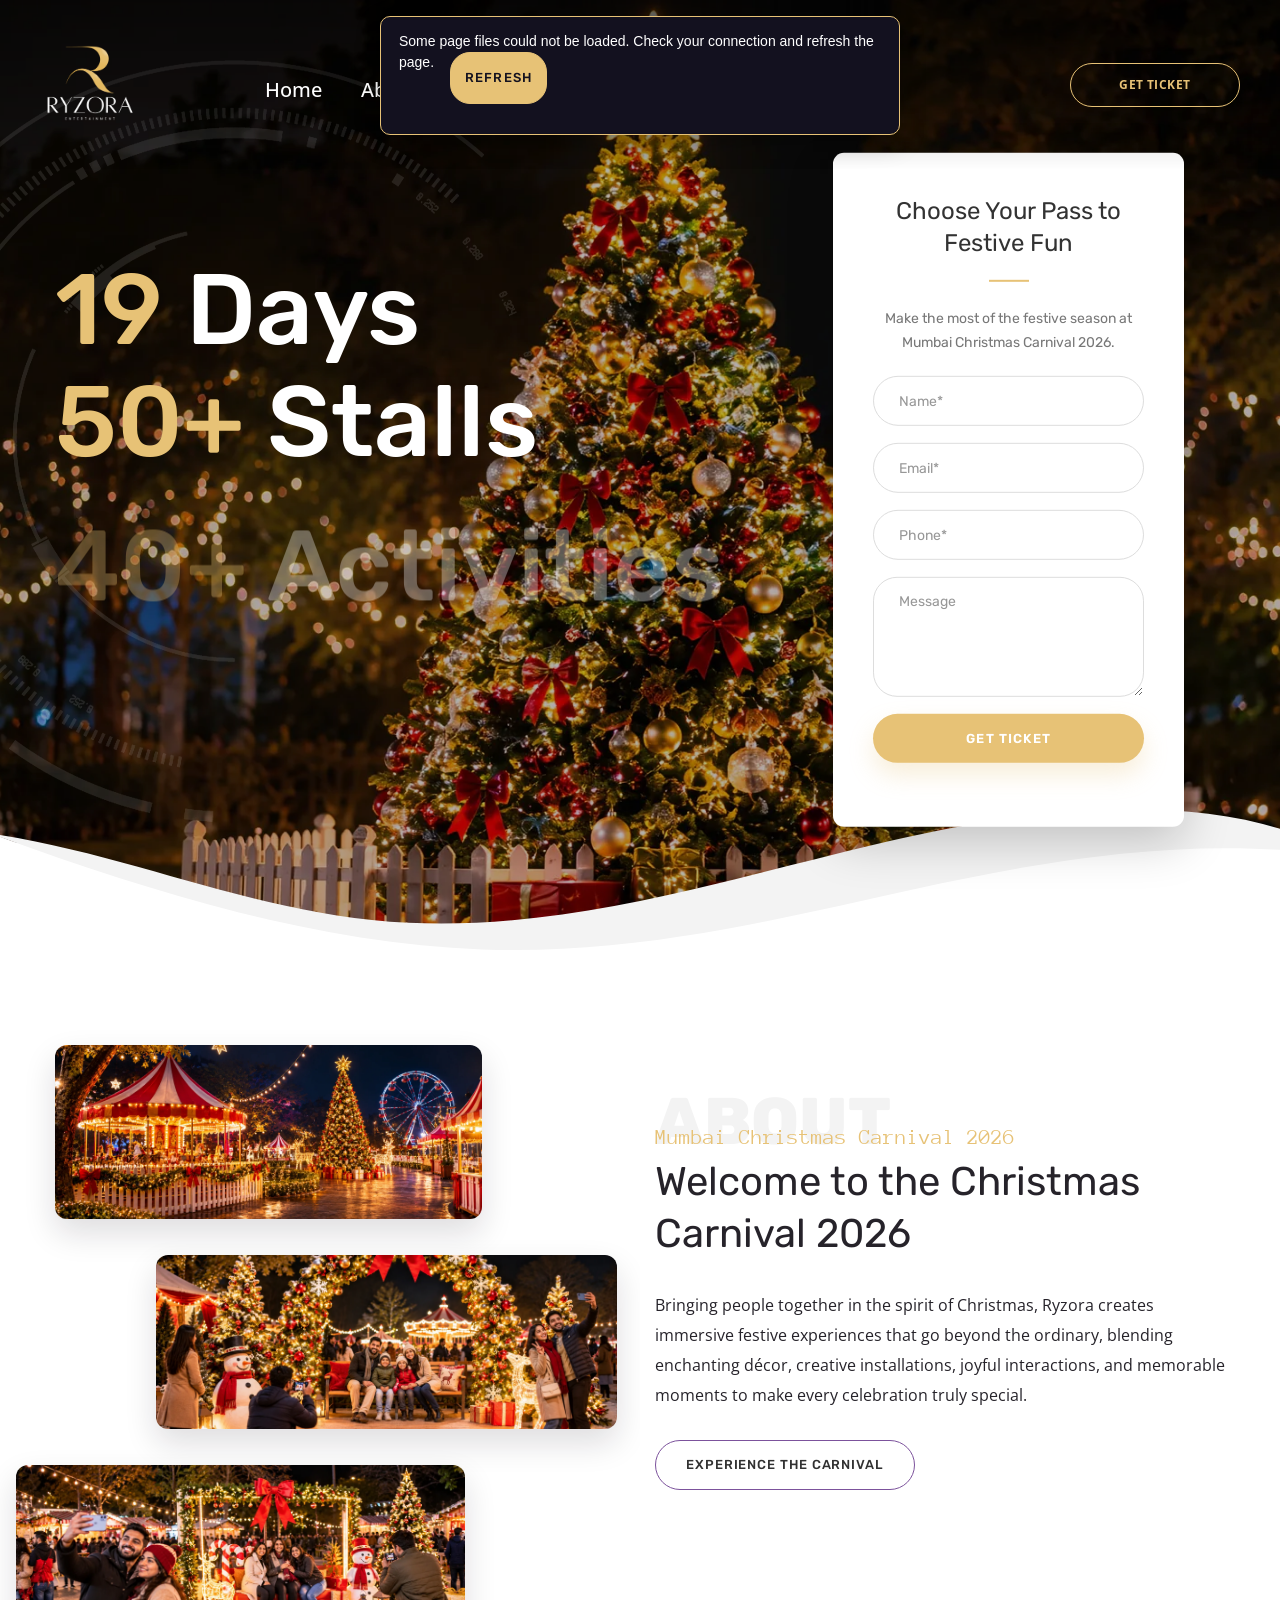
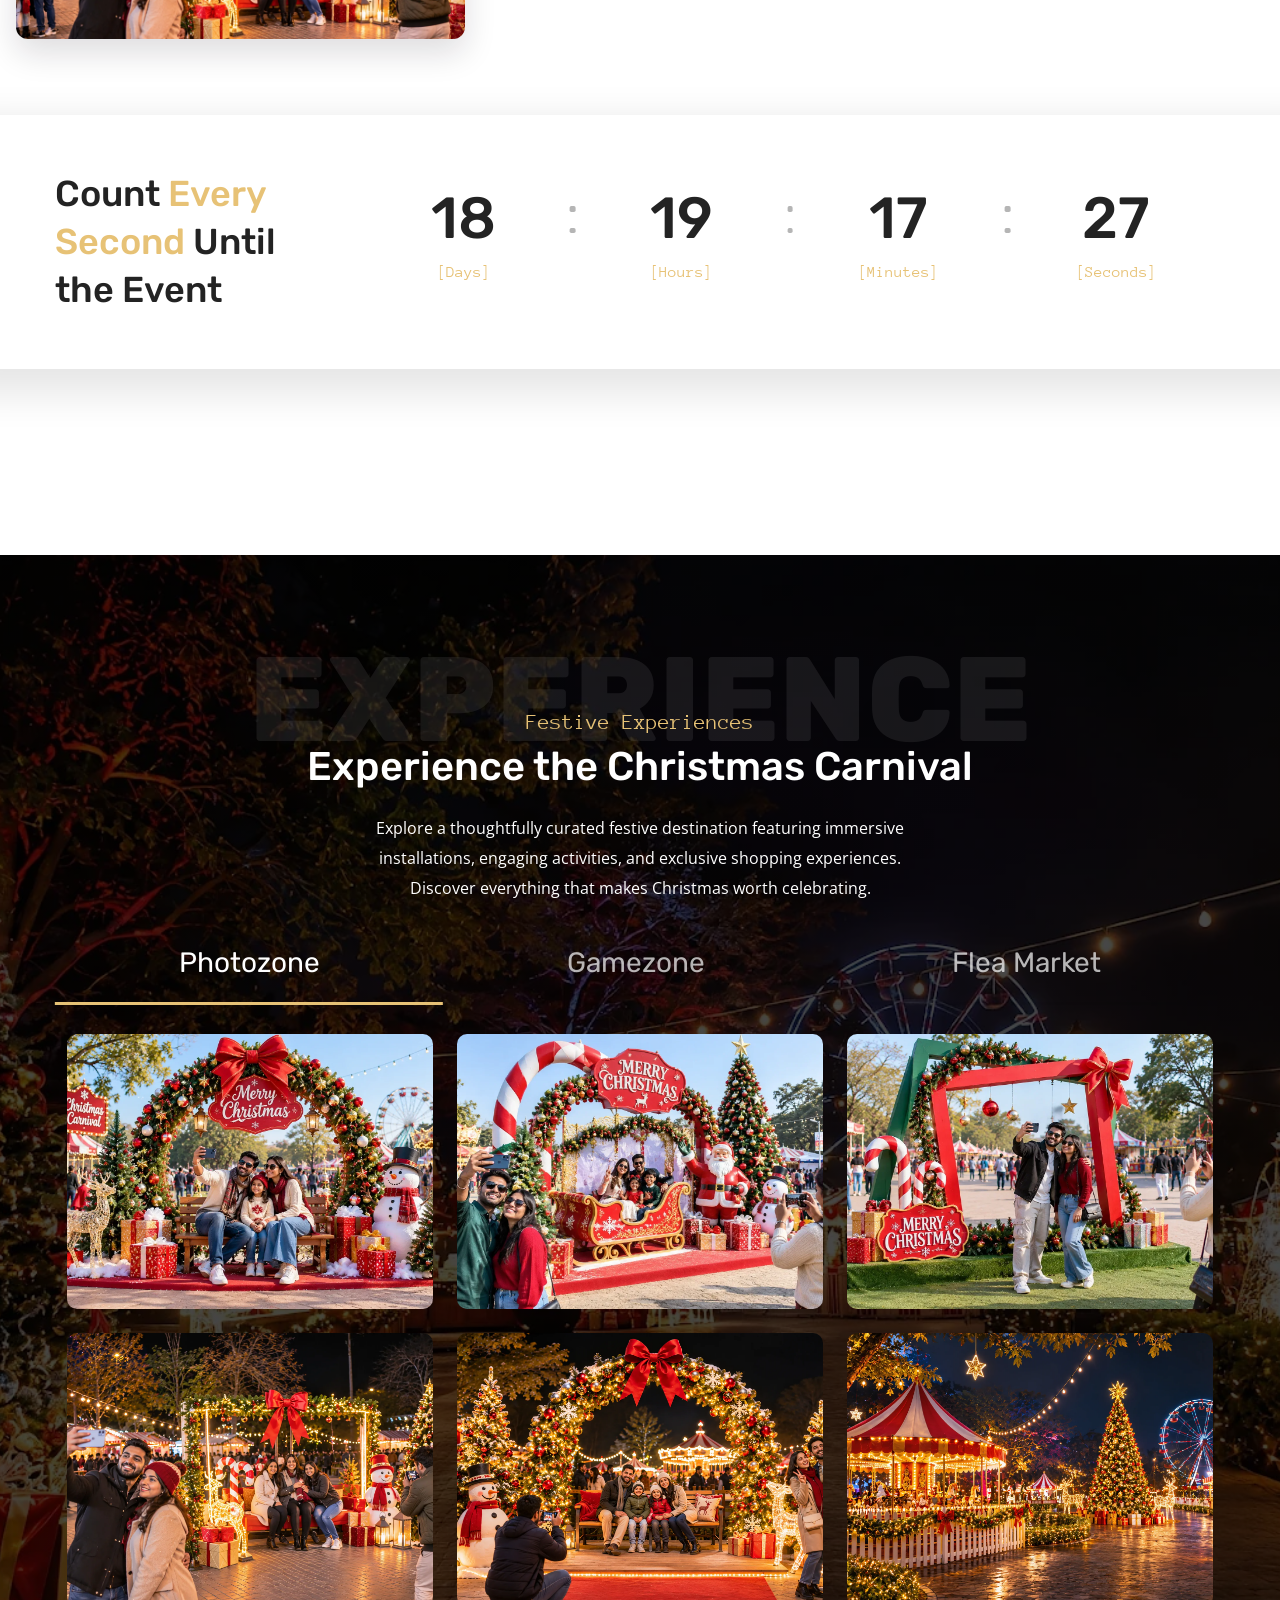
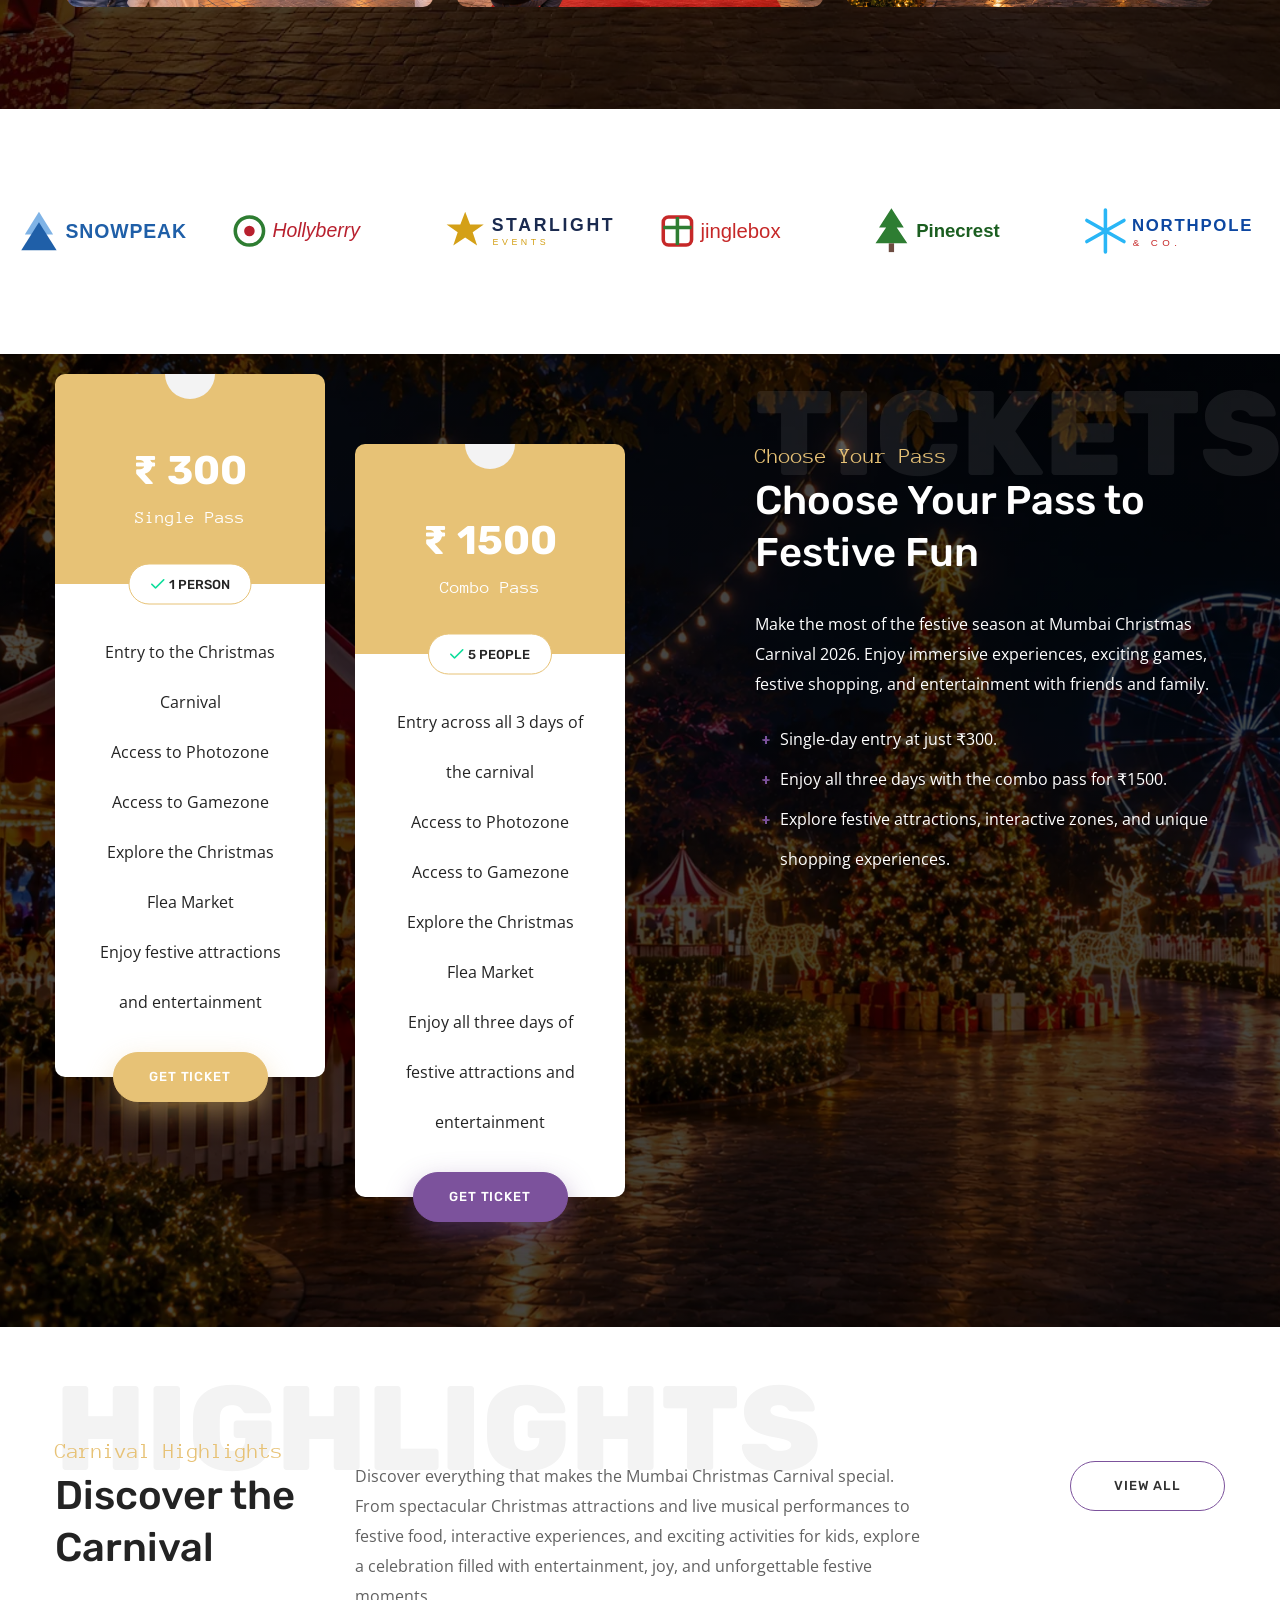
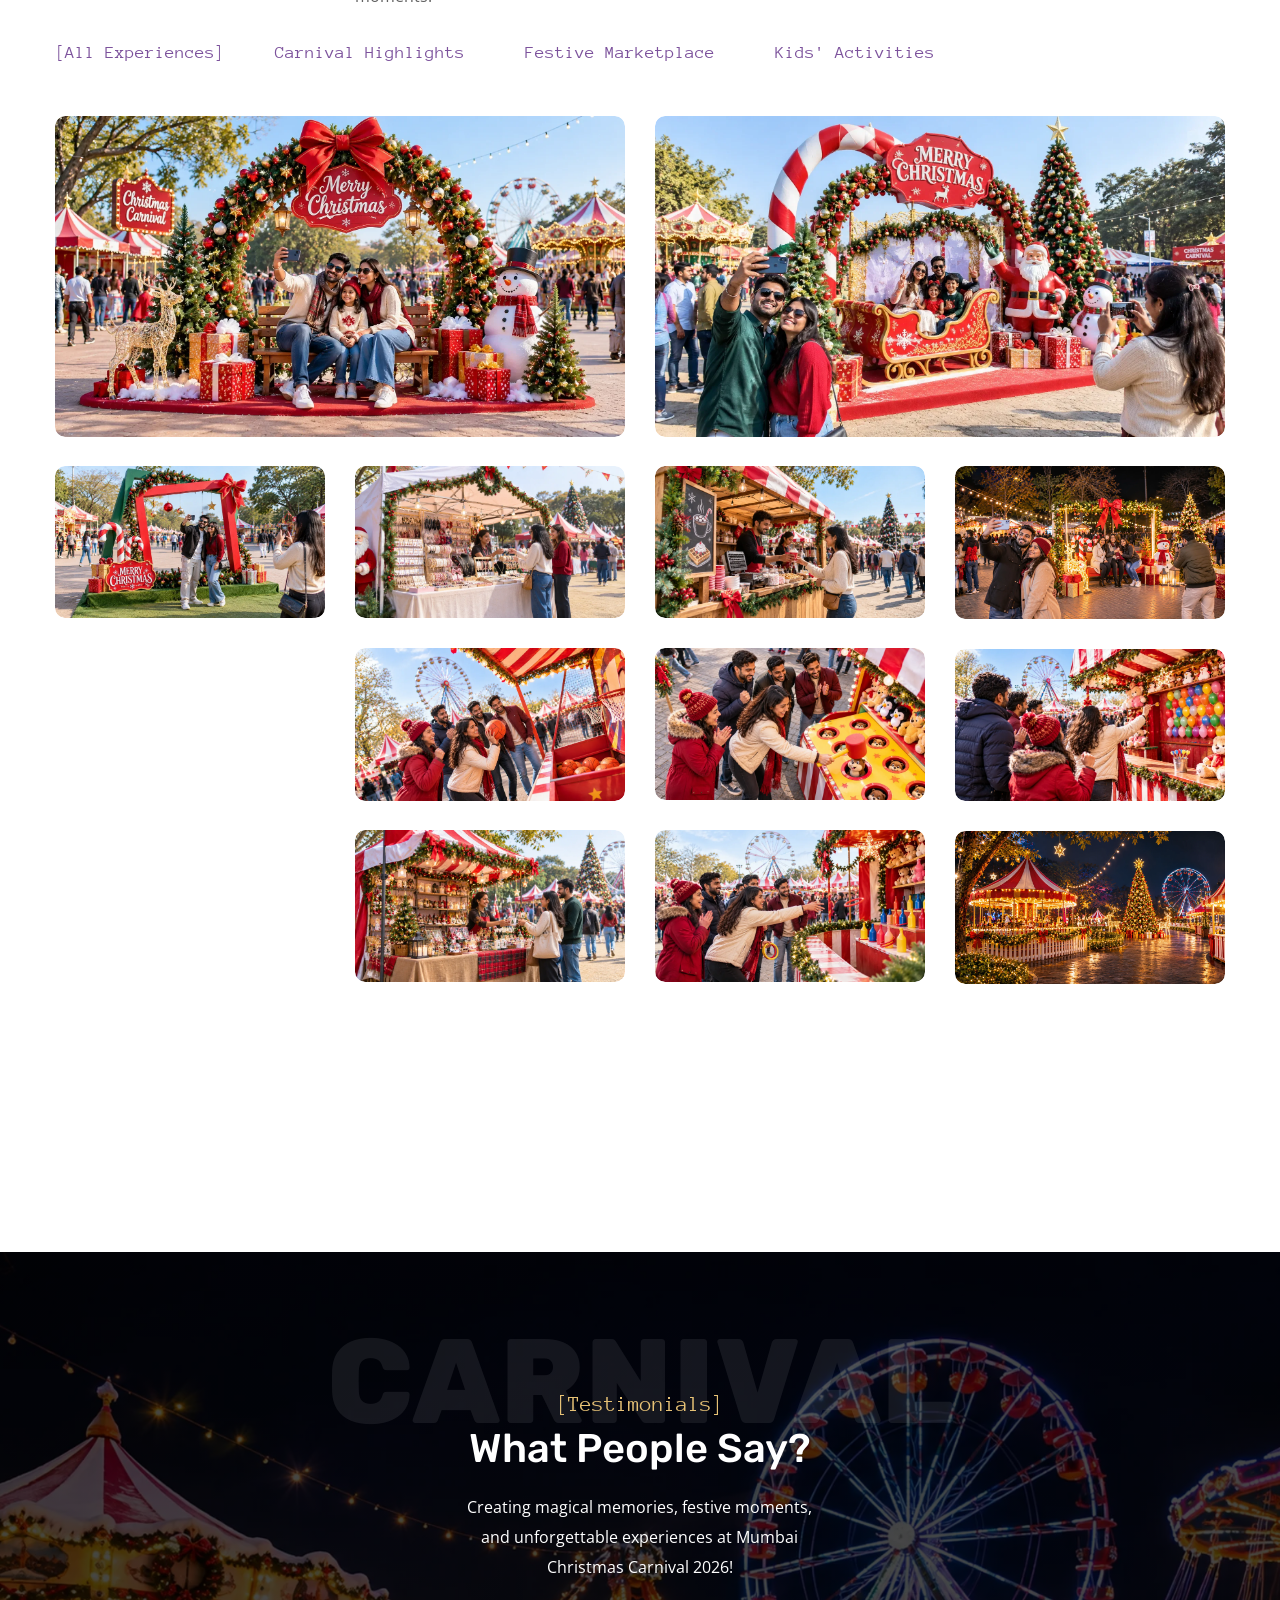
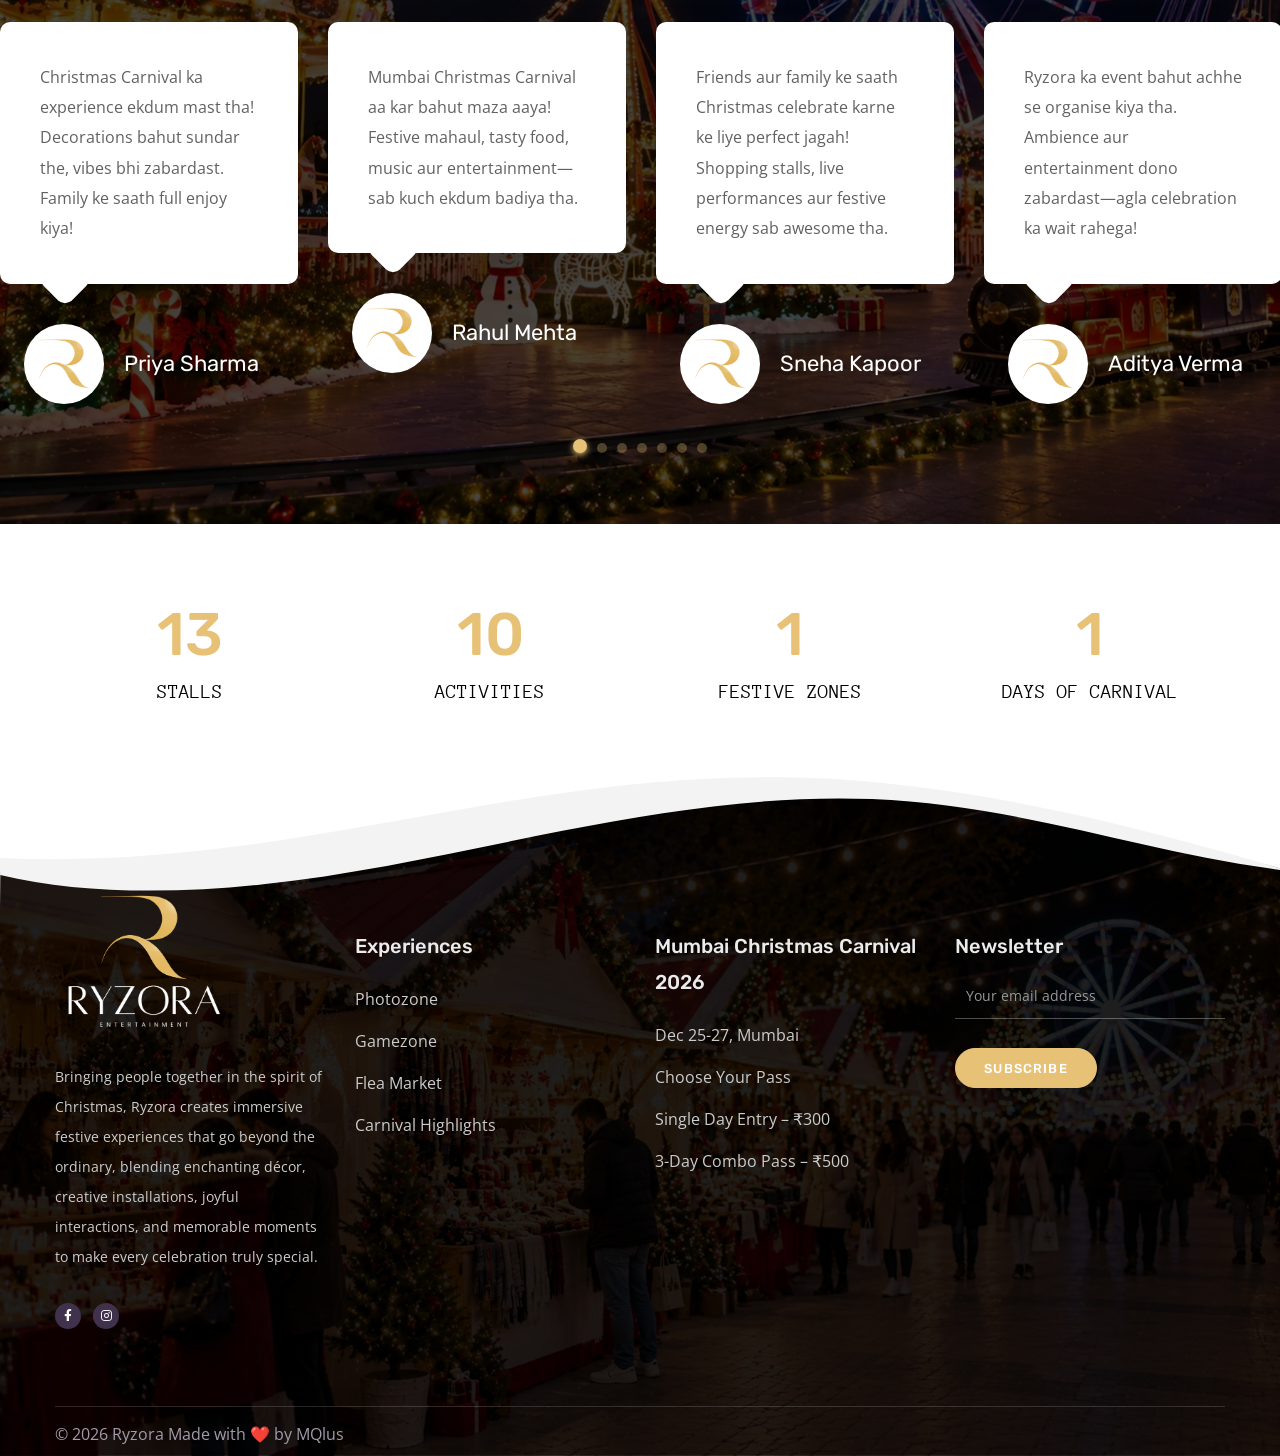
==== commit 0d49d8e5: "updated code" ====
--- a/index.html
+++ b/index.html
@@ -11,120 +11,13 @@
 	<link rel="preconnect" href="https://fonts.googleapis.com">
 	<link rel="preconnect" href="https://fonts.gstatic.com" crossorigin>
 	<link rel="preload" as="image" href="assets/photos/2026/christmas-carnival/optimized/15.webp" fetchpriority="high">
-	<style>
-		#preloader-wrapper {
-			position: fixed !important;
-			inset: 0 !important;
-			z-index: 10000 !important;
-			display: grid !important;
-			place-items: center;
-			padding: 24px;
-			overflow: auto;
-			color: #fff;
-			background: #13111f;
-			transition: opacity .25s ease, visibility .25s ease;
-		}
-		#preloader-wrapper.is-hidden { opacity: 0 !important; visibility: hidden !important; pointer-events: none; }
-		.page-skeleton { width: min(1120px, 100%); }
-		.page-skeleton__header { display: flex; align-items: center; justify-content: space-between; gap: 20px; margin-bottom: clamp(50px, 12vh, 120px); }
-		.page-skeleton__logo, .page-skeleton__nav span, .page-skeleton__button, .page-skeleton__line, .page-skeleton__card { position: relative; overflow: hidden; background: rgba(255,255,255,.12); }
-		.page-skeleton__logo { width: 130px; height: 48px; border-radius: 8px; }
-		.page-skeleton__nav { display: flex; gap: clamp(12px, 3vw, 40px); }
-		.page-skeleton__nav span { width: clamp(38px, 7vw, 76px); height: 12px; border-radius: 8px; }
-		.page-skeleton__button { width: 112px; height: 38px; border: 1px solid rgba(231,194,118,.45); border-radius: 24px; }
-		.page-skeleton__hero { max-width: 580px; }
-		.page-skeleton__line { height: 20px; margin: 16px 0; border-radius: 8px; }
-		.page-skeleton__line:nth-child(1) { width: 34%; height: 14px; }
-		.page-skeleton__line:nth-child(2) { width: 85%; height: clamp(38px, 7vw, 72px); }
-		.page-skeleton__line:nth-child(3) { width: 68%; }
-		.page-skeleton__cards { display: grid; grid-template-columns: repeat(3, 1fr); gap: 18px; margin-top: clamp(48px, 10vh, 100px); }
-		.page-skeleton__card { height: clamp(72px, 12vw, 140px); border-radius: 12px; }
-		.page-skeleton__logo::after, .page-skeleton__nav span::after, .page-skeleton__button::after, .page-skeleton__line::after, .page-skeleton__card::after {
-			position: absolute; inset: 0; content: ""; transform: translateX(-100%);
-			background: linear-gradient(90deg, transparent, rgba(255,255,255,.12), transparent);
-			animation: page-skeleton-shimmer 1.5s infinite;
-		}
-		.page-load-message { margin-top: 28px; color: #e7c276; font: 14px/1.5 Arial, sans-serif; text-align: center; }
-		.page-load-retry, .page-load-notice button { margin-left: 12px; padding: 8px 14px; border: 1px solid #e7c276; border-radius: 20px; color: #13111f; background: #e7c276; cursor: pointer; }
-		.page-load-notice { position: fixed; z-index: 10001; top: 16px; left: 50%; width: min(520px, calc(100% - 32px)); padding: 14px 18px; transform: translateX(-50%); border: 1px solid #e7c276; border-radius: 10px; color: #fff; background: #13111f; font: 14px/1.5 Arial, sans-serif; box-shadow: 0 8px 24px rgba(0,0,0,.25); }
-		@keyframes page-skeleton-shimmer { to { transform: translateX(100%); } }
-		@media (max-width: 600px) {
-			.page-skeleton__nav { display: none; }
-			.page-skeleton__header { margin-bottom: 70px; }
-			.page-skeleton__cards { gap: 10px; }
-		}
-		@media (prefers-reduced-motion: reduce) {
-			.page-skeleton__logo::after, .page-skeleton__nav span::after, .page-skeleton__button::after, .page-skeleton__line::after, .page-skeleton__card::after { animation: none; }
-		}
-	</style>
-	<script>
-		(() => {
-			const state = { domReady: document.readyState !== 'loading', cssReady: false, appReady: false, failure: '' };
-			const hideLoader = () => document.getElementById('preloader-wrapper')?.classList.add('is-hidden');
-			const showFailure = message => {
-				const notice = document.getElementById('page-load-notice');
-				if (notice) {
-					notice.hidden = false;
-					notice.querySelector('[data-load-error]').textContent = message;
-				}
-				const status = document.getElementById('page-load-message');
-				if (status) status.textContent = message;
-				document.querySelectorAll('[data-load-retry]').forEach(button => { button.hidden = false; });
-			};
-			const finishIfReady = () => {
-				if (state.domReady && state.cssReady && state.appReady) {
-					hideLoader();
-					if (state.failure) showFailure(state.failure);
-				}
-			};
-			window.ryzoraAssetLoaded = asset => {
-				if (asset === 'css') state.cssReady = true;
-				if (asset === 'app') state.appReady = true;
-				finishIfReady();
-			};
-			window.ryzoraAssetFailed = asset => {
-				state.failure = 'Some page files could not be loaded. Check your connection and refresh the page.';
-				if (asset === 'css') state.cssReady = true;
-				if (asset === 'app') state.appReady = true;
-				finishIfReady();
-			};
-			document.addEventListener('DOMContentLoaded', () => {
-				state.domReady = true;
-				document.querySelectorAll('[data-load-retry]').forEach(button => button.addEventListener('click', () => window.location.reload()));
-				if (state.failure) showFailure(state.failure);
-				finishIfReady();
-			}, { once: true });
-			window.addEventListener('error', event => {
-				if (event.target instanceof HTMLImageElement) {
-					state.failure = 'Some photos could not be loaded. Check your connection and refresh the page.';
-					if (state.domReady && state.cssReady && state.appReady) showFailure(state.failure);
-				} else if (event.target instanceof HTMLLinkElement || event.target instanceof HTMLScriptElement) {
-					state.failure = 'Some page files could not be loaded. Check your connection and refresh the page.';
-					if (state.domReady) showFailure(state.failure);
-				}
-			}, true);
-			window.setTimeout(() => {
-				if (!state.domReady || !state.cssReady || !state.appReady) {
-					state.failure = 'This is taking longer than expected. Check your connection and try again.';
-					showFailure(state.failure);
-					if (state.domReady) {
-						state.cssReady = true;
-						state.appReady = true;
-						finishIfReady();
-					}
-				}
-			}, 15000);
-		})();
-	</script>
+	<script src="assets/js/page.js?v=e2a9676537e8-gz1"></script>
 	<link rel="stylesheet"
 		href="https://fonts.googleapis.com/css?family=Open%20Sans:300,400,500,600,700,800,300italic,400italic,500italic,600italic,700italic,800italic%7CRubik:300,400,500,600,700,800,900,300italic,400italic,500italic,600italic,700italic,800italic,900italic%7CAnonymous%20Pro:400,700,400italic,700italic&amp;display=swap&amp;ver=1720439761"
-		media="print" onload="this.media='all'">
-	<link rel="preload" as="style" href="assets/css/style.css?v=d2801c131424-gz1"
-		onload="this.onload=null;this.rel='stylesheet';window.ryzoraAssetLoaded('css')"
-		onerror="window.ryzoraAssetFailed('css')">
-	<noscript><link rel="stylesheet" href="assets/css/style.css?v=d2801c131424-gz1"></noscript>
-	<link rel="stylesheet" href="assets/css/header.css?v=5e85d42ac69f-gz1">
-	<noscript><style>#preloader-wrapper { display: none !important; }</style></noscript>
+		media="print" id="google-fonts">
+	<link rel="preload" as="style" id="main-stylesheet" href="assets/css/style.css?v=cd0cec0dcadb-gz1">
+	<noscript><link rel="stylesheet" href="assets/css/style.css?v=cd0cec0dcadb-gz1"></noscript>
+	<link rel="stylesheet" href="assets/css/header.css?v=960e3b98e59f-gz1">
 </head>
 
 <body id="top"
@@ -1287,7 +1180,7 @@
 											<div id=genesisexpo_carousel_6ac7a7f8db8ec
 												class="genesisexpo_module_carousel pagination_circle pag_align_center">
 												<div class="genesisexpo_carousel_slick"
-													data-slick='{"slidesToShow":5,"slidesToScroll":1,"infinite":true,"autoplay":false,"autoplaySpeed":"3000","speed":300,"arrows":false,"dots":true,"adaptiveHeight":false,"responsive":[{"breakpoint":1500,"settings":{"slidesToShow":4,"slidesToScroll":1}},{"breakpoint":1200,"settings":{"slidesToShow":2,"slidesToScroll":1}},{"breakpoint":600,"settings":{"slidesToShow":1,"slidesToScroll":1}}]}'>
+													data-slick='{"slidesToShow":5,"slidesToScroll":1,"infinite":true,"autoplay":true,"autoplaySpeed":3500,"speed":600,"pauseOnHover":true,"pauseOnFocus":true,"arrows":false,"dots":true,"adaptiveHeight":false,"responsive":[{"breakpoint":1500,"settings":{"slidesToShow":4,"slidesToScroll":1}},{"breakpoint":1200,"settings":{"slidesToShow":2,"slidesToScroll":1}},{"breakpoint":600,"settings":{"slidesToShow":1,"slidesToScroll":1}}]}'>
 													<div class="testimonials_item">
 														<div class="testimonials_content_wrap">
 															<div class="testimonials_date"></div>
@@ -1420,7 +1313,7 @@
 											</div>
 										</div>
 										<div class="genesisexpo_module_spacing">
-											<div class="spacing_size spacing_size-initial" style="height:110px;"></div>
+											<div class="spacing_size spacing_size-initial" style="height:45px;"></div>
 										</div>
 									</div>
 								</div>
@@ -1442,7 +1335,7 @@
 														<div id=genesisexpo_counter_6ac7a7f8dc583
 															class="genesisexpo_module_counter type_default layout_top counter_alignment_center">
 															<div class="counter_value_wrap" style="font-weight:500; ">
-																<span class="counter_value">50+</span>
+																<span class="counter_value">50 +</span>
 															</div>
 															<div class="counter_title" style="font-weight:400; ">stalls
 															</div>
@@ -1460,7 +1353,7 @@
 														<div id=genesisexpo_counter_6ac7a7f8dca16
 															class="genesisexpo_module_counter type_default layout_top counter_alignment_center">
 															<div class="counter_value_wrap" style="font-weight:500; ">
-																<span class="counter_value">40+</span>
+																<span class="counter_value">40 +</span>
 															</div>
 															<div class="counter_title" style="font-weight:400; ">
 																activities</div>
@@ -1478,7 +1371,7 @@
 														<div id=genesisexpo_counter_6ac7a7f8dce14
 															class="genesisexpo_module_counter type_default layout_top counter_alignment_center">
 															<div class="counter_value_wrap" style="font-weight:500; ">
-																<span class="counter_value">3</span>
+																<span class="counter_value">3 +</span>
 															</div>
 															<div class="counter_title" style="font-weight:400; ">festive
 																zones</div>
@@ -1496,7 +1389,7 @@
 														<div id=genesisexpo_counter_6ac7a7f8dd15a
 															class="genesisexpo_module_counter type_default layout_top counter_alignment_center">
 															<div class="counter_value_wrap" style="font-weight:500; ">
-																<span class="counter_value">3</span>
+																<span class="counter_value">3 +</span>
 															</div>
 															<div class="counter_title" style="font-weight:400; ">days of
 																carnival</div>
@@ -1510,7 +1403,7 @@
 											</div>
 										</div>
 										<div class="genesisexpo_module_spacing">
-											<div class="spacing_size spacing_size-initial" style="height:54px;"></div>
+											<div class="spacing_size spacing_size-initial" style="height:30px;"></div>
 										</div>
 									</div>
 								</div>
@@ -1522,7 +1415,7 @@
 								<div class="vc_column-inner ">
 									<div class="wpb_wrapper">
 										<div class="genesisexpo_module_spacing">
-											<div class="spacing_size spacing_size-initial" style="height:50px;"></div>
+											<div class="spacing_size spacing_size-initial" style="height:24px;"></div>
 										</div>
 									</div>
 								</div>
@@ -1552,7 +1445,7 @@
 c146.1,4.2,275.9,27.8,405.5,48.9c66.4,10.8,135.3,21,206.7,27.8v-1.8C1686.6,75.1,1439.5,31.5,1197.3,26.6z" />
 				</svg></div>
 			<div class='wgl-container'>
-				<div class='row-footer' style=" padding-top:230px; padding-bottom:10px;">
+				<div class='row-footer' style=" padding-top:140px; padding-bottom:10px;">
 					<div data-vc-full-width="true" data-vc-full-width-init="false"
 						class="vc_row wpb_row vc_row-fluid vc_custom_1528897041979">
 						<div class="wpb_column vc_column_container vc_col-sm-3">
@@ -1766,7 +1659,7 @@
 							<div class="vc_column-inner vc_custom_1539250917509">
 								<div class="wpb_wrapper">
 									<div class="genesisexpo_module_spacing">
-										<div class="spacing_size spacing_size-initial" style="height:69px;"></div>
+										<div class="spacing_size spacing_size-initial" style="height:30px;"></div>
 									</div>
 								</div>
 							</div>
@@ -1776,8 +1669,7 @@
 								<div class="wpb_wrapper">
 									<div class="wpb_text_column wpb_content_element  vc_custom_1721203512895">
 										<div class="wpb_wrapper">
-											<p><span style="color: #a39bab;">© 2026 Ryzora. All rights reserved.
-													Designed &amp; developed by MQLUS.</span></p>
+											<p><span style="color: #a39bab;">© 2026 Ryzora Made with ❤️ by MQlus</span></p>
 										</div>
 									</div>
 								</div>
@@ -1790,24 +1682,8 @@
 	</footer><a href='#' id='scroll_up'></a>
 
 
-	<script src="assets/js/script.js?v=c5afd75082aa-gz1" defer
-		onload="window.ryzoraAssetLoaded('app')" onerror="window.ryzoraAssetFailed('app')"></script>
+	<script src="assets/js/script.js?v=c5afd75082aa-gz1" defer id="app-script"></script>
 	<script src="assets/js/header.js?v=b8bcdf3f4967" defer></script>
-
-	<script>
-		(() => {
-			const target = new Date(2026, 11, 25);
-			const updateDays = () => {
-				const today = new Date();
-				today.setHours(0, 0, 0, 0);
-				const days = Math.max(0, Math.ceil((target - today) / 86400000));
-				const counter = document.getElementById('event-days');
-				if (counter) { counter.textContent = days; counter.parentElement.lastChild.textContent = days === 1 ? ' Day' : ' Days'; }
-			};
-			updateDays();
-			setInterval(updateDays, 3600000);
-		})();
-	</script>
 </body>
 
 
--- a/assets/css/style.css
+++ b/assets/css/style.css
@@ -55606,7 +55606,8 @@
 
 .vc_custom_1539266549825 {
 	background-color: #ffffff !important;
-	margin-top: 60px !important;
+	margin-top: -5px !important;
+	margin-bottom: -110px !important;
 }
 
 .vc_custom_1539267354475 {
--- a/assets/css/style.css
+++ b/assets/css/style.css
@@ -55606,7 +55606,8 @@
 
 .vc_custom_1539266549825 {
 	background-color: #ffffff !important;
-	margin-top: 60px !important;
+	margin-top: -5px !important;
+	margin-bottom: -110px !important;
 }
 
 .vc_custom_1539267354475 {
--- a/assets/css/header.css
+++ b/assets/css/header.css
@@ -228,3 +228,74 @@
 		transition: none;
 	}
 }
+
+#preloader-wrapper {
+	position: fixed !important;
+	inset: 0 !important;
+	z-index: 10000 !important;
+	display: grid !important;
+	place-items: center;
+	padding: 24px;
+	overflow: auto;
+	color: #fff;
+	background: #13111f;
+	transition: opacity .25s ease, visibility .25s ease;
+}
+
+#preloader-wrapper.is-hidden {
+	opacity: 0 !important;
+	visibility: hidden !important;
+	pointer-events: none;
+}
+
+html:not(.js) #preloader-wrapper {
+	display: none !important;
+}
+
+.page-skeleton { width: min(1120px, 100%); }
+.page-skeleton__header { display: flex; align-items: center; justify-content: space-between; gap: 20px; margin-bottom: clamp(50px, 12vh, 120px); }
+.page-skeleton__logo,
+.page-skeleton__nav span,
+.page-skeleton__button,
+.page-skeleton__line,
+.page-skeleton__card { position: relative; overflow: hidden; background: rgba(255,255,255,.12); }
+.page-skeleton__logo { width: 130px; height: 48px; border-radius: 8px; }
+.page-skeleton__nav { display: flex; gap: clamp(12px, 3vw, 40px); }
+.page-skeleton__nav span { width: clamp(38px, 7vw, 76px); height: 12px; border-radius: 8px; }
+.page-skeleton__button { width: 112px; height: 38px; border: 1px solid rgba(231,194,118,.45); border-radius: 24px; }
+.page-skeleton__hero { max-width: 580px; }
+.page-skeleton__line { height: 20px; margin: 16px 0; border-radius: 8px; }
+.page-skeleton__line:nth-child(1) { width: 34%; height: 14px; }
+.page-skeleton__line:nth-child(2) { width: 85%; height: clamp(38px, 7vw, 72px); }
+.page-skeleton__line:nth-child(3) { width: 68%; }
+.page-skeleton__cards { display: grid; grid-template-columns: repeat(3, 1fr); gap: 18px; margin-top: clamp(48px, 10vh, 100px); }
+.page-skeleton__card { height: clamp(72px, 12vw, 140px); border-radius: 12px; }
+.page-skeleton__logo::after,
+.page-skeleton__nav span::after,
+.page-skeleton__button::after,
+.page-skeleton__line::after,
+.page-skeleton__card::after {
+	position: absolute;
+	inset: 0;
+	content: "";
+	transform: translateX(-100%);
+	background: linear-gradient(90deg, transparent, rgba(255,255,255,.12), transparent);
+	animation: page-skeleton-shimmer 1.5s infinite;
+}
+.page-load-message { margin-top: 28px; color: #e7c276; font: 14px/1.5 Arial, sans-serif; text-align: center; }
+.page-load-retry,
+.page-load-notice button { margin-left: 12px; padding: 8px 14px; border: 1px solid #e7c276; border-radius: 20px; color: #13111f; background: #e7c276; cursor: pointer; }
+.page-load-notice { position: fixed; z-index: 10001; top: 16px; left: 50%; width: min(520px, calc(100% - 32px)); padding: 14px 18px; transform: translateX(-50%); border: 1px solid #e7c276; border-radius: 10px; color: #fff; background: #13111f; font: 14px/1.5 Arial, sans-serif; box-shadow: 0 8px 24px rgba(0,0,0,.25); }
+@keyframes page-skeleton-shimmer { to { transform: translateX(100%); } }
+@media (max-width: 600px) {
+	.page-skeleton__nav { display: none; }
+	.page-skeleton__header { margin-bottom: 70px; }
+	.page-skeleton__cards { gap: 10px; }
+}
+@media (prefers-reduced-motion: reduce) {
+	.page-skeleton__logo::after,
+	.page-skeleton__nav span::after,
+	.page-skeleton__button::after,
+	.page-skeleton__line::after,
+	.page-skeleton__card::after { animation: none; }
+}
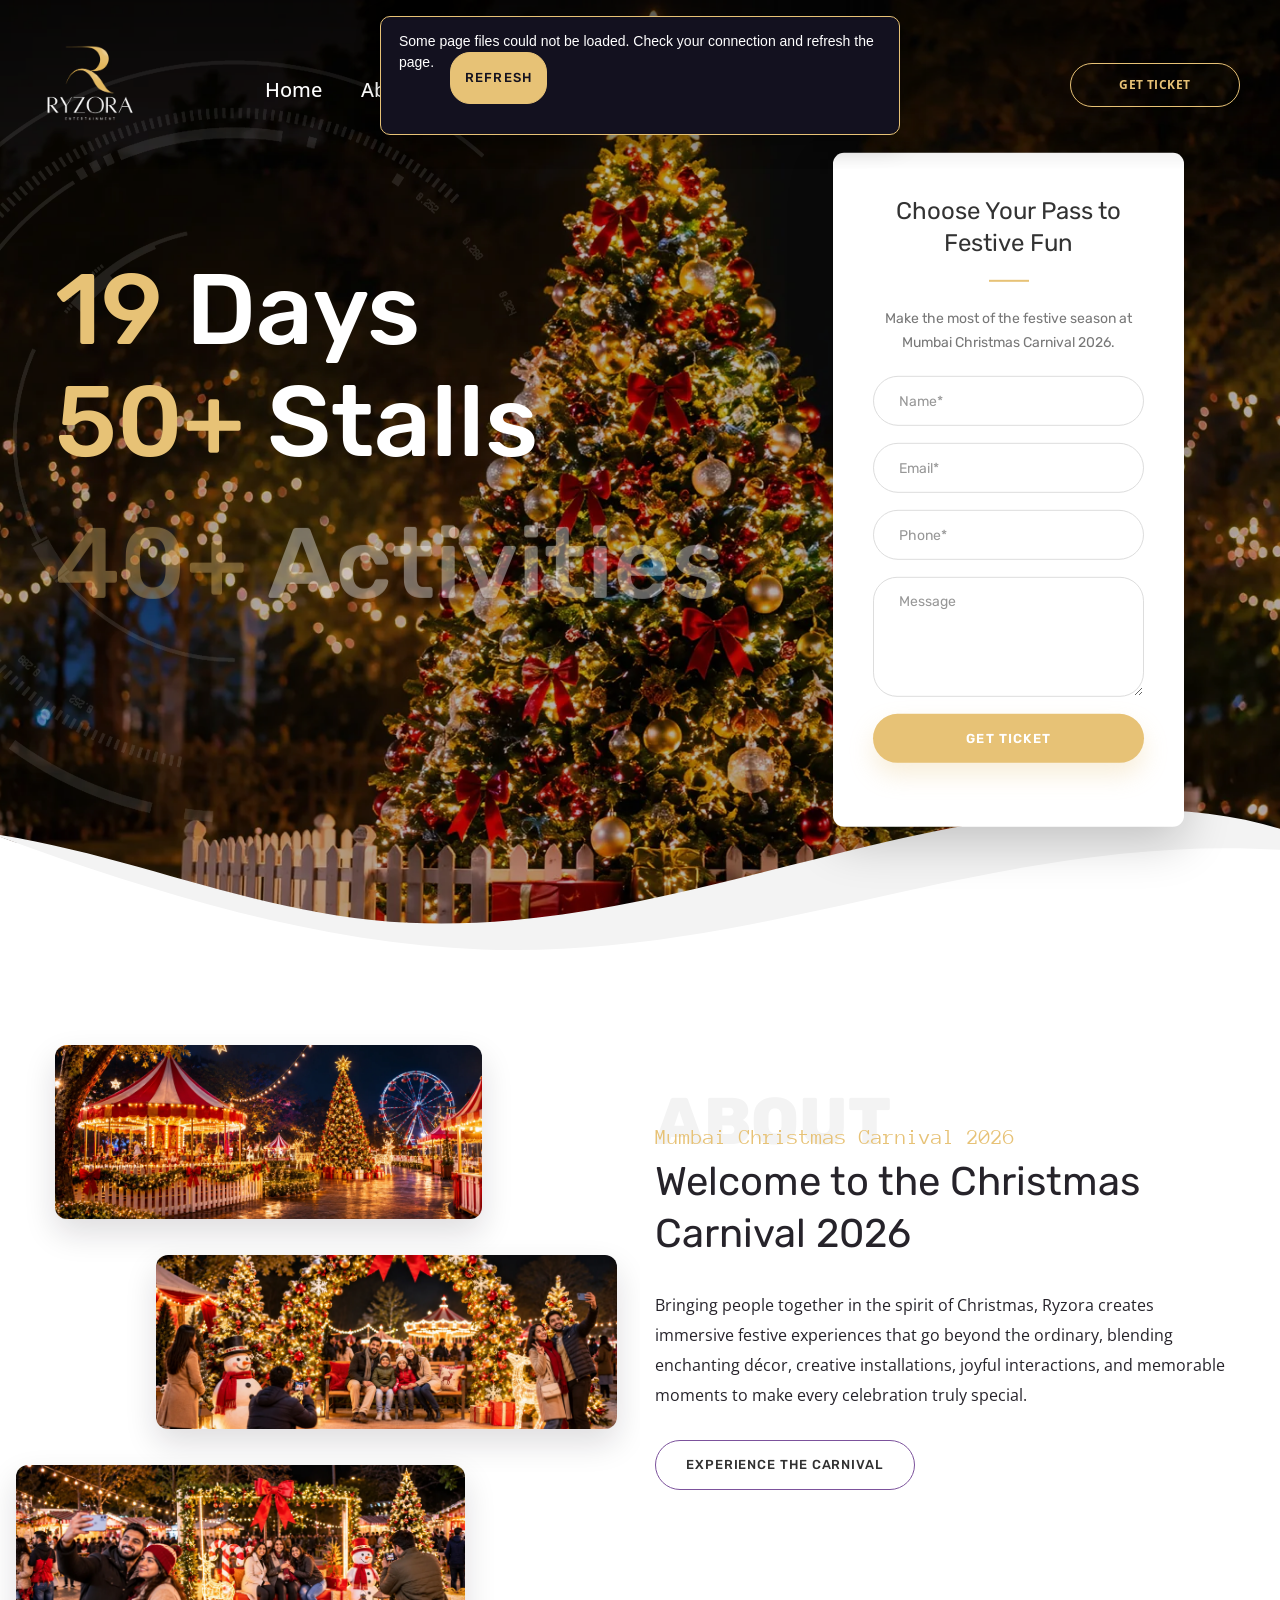
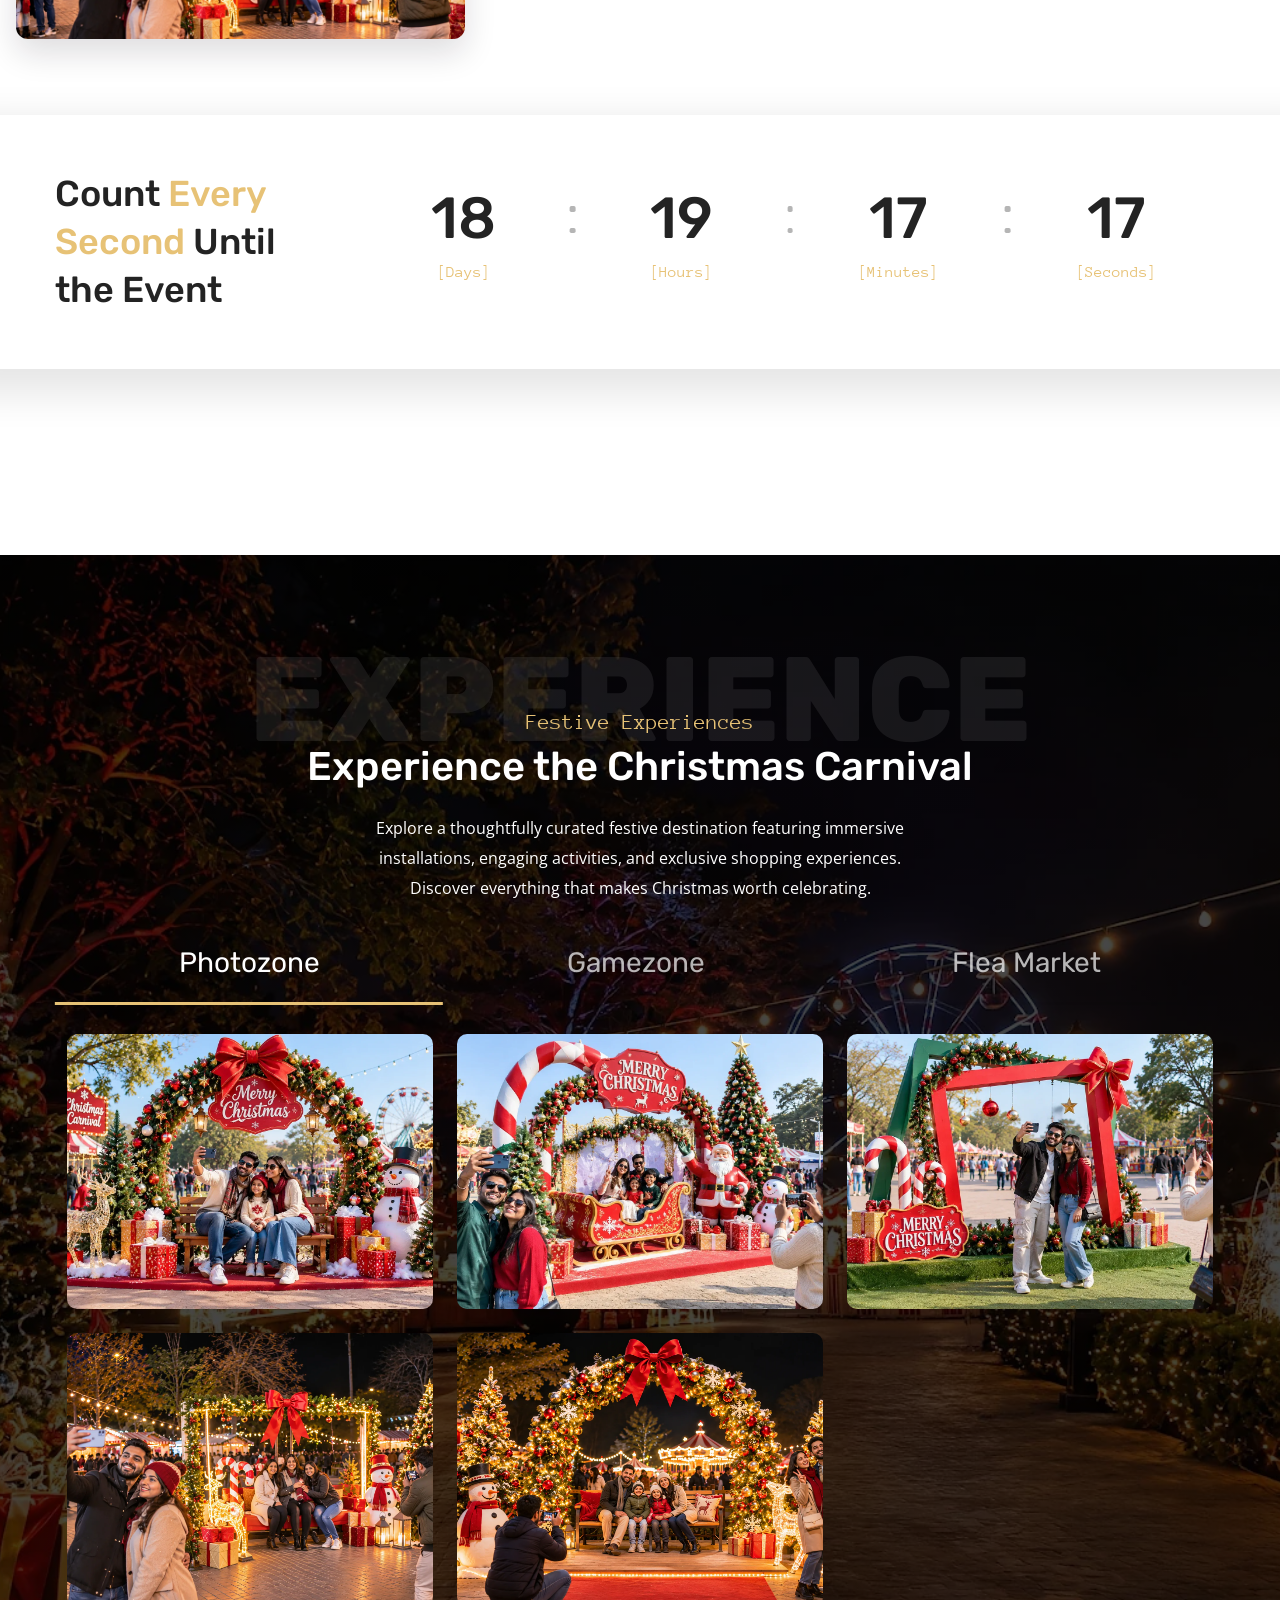
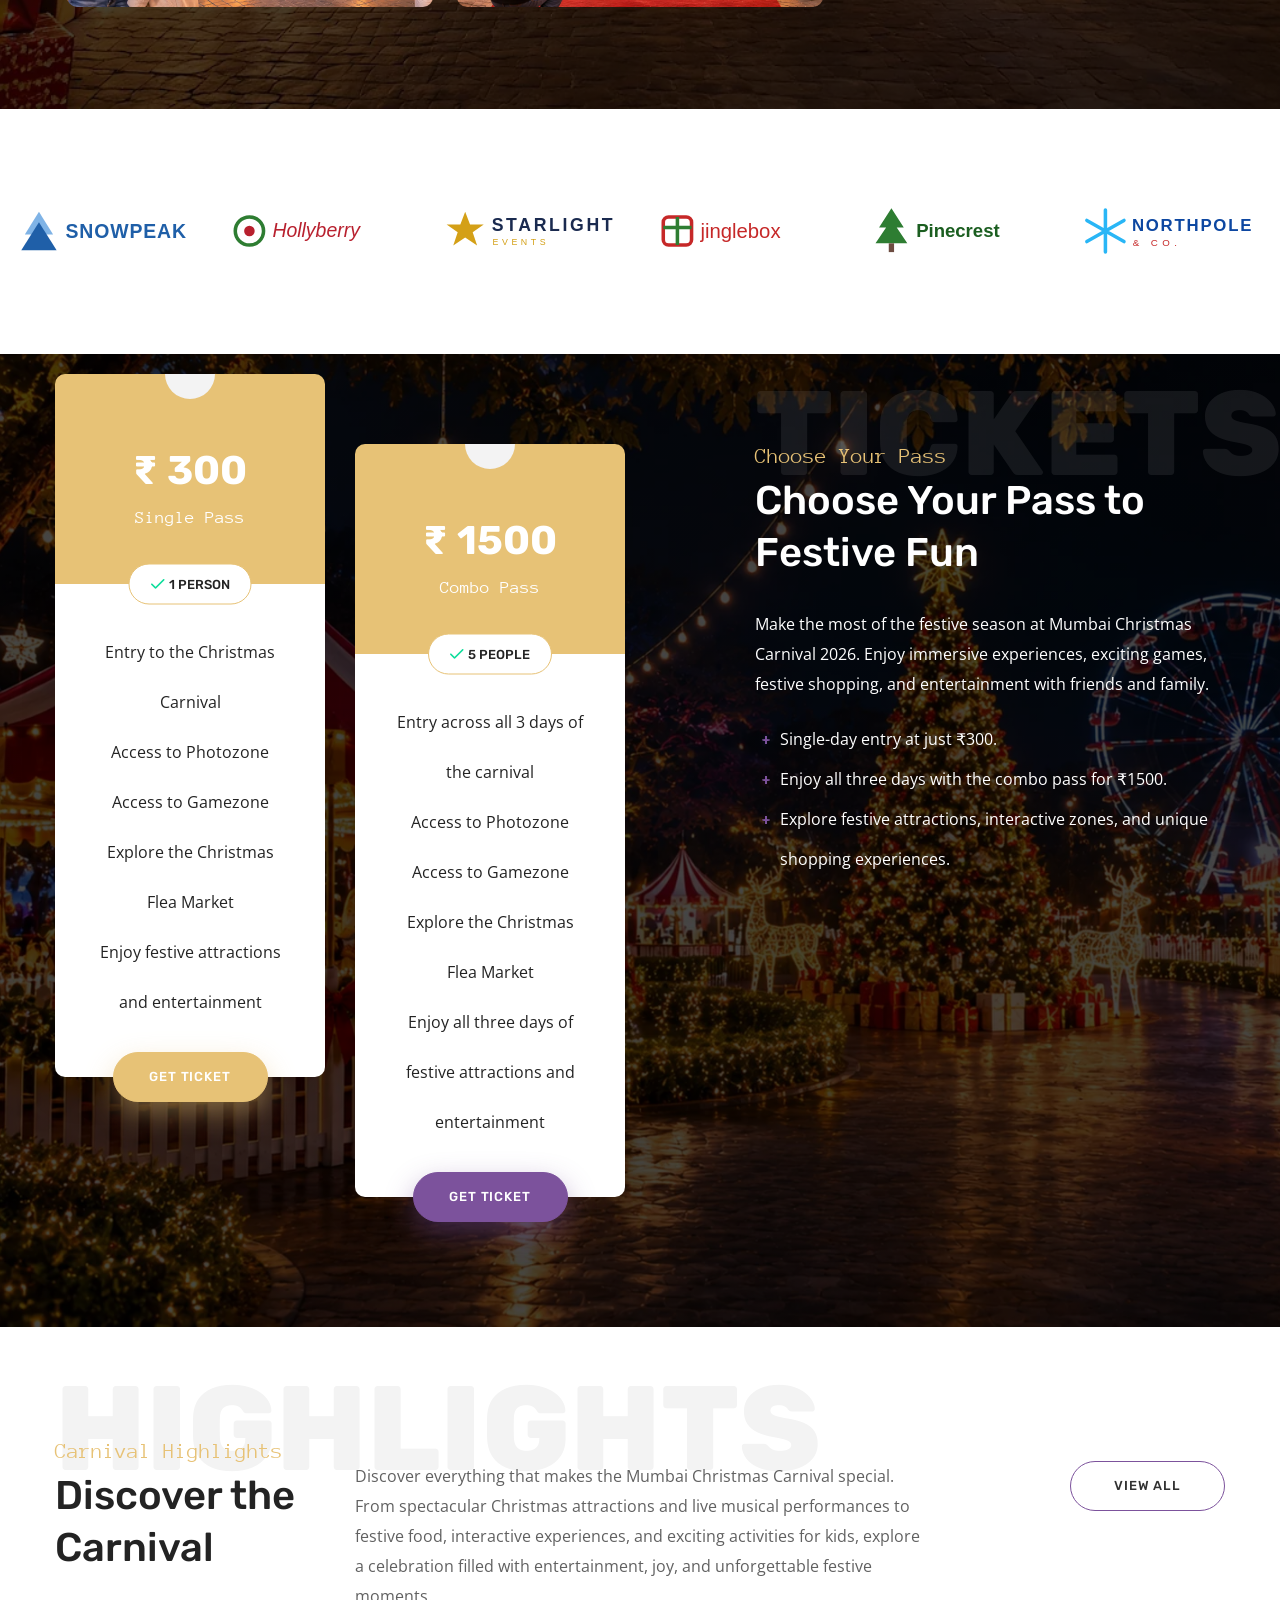
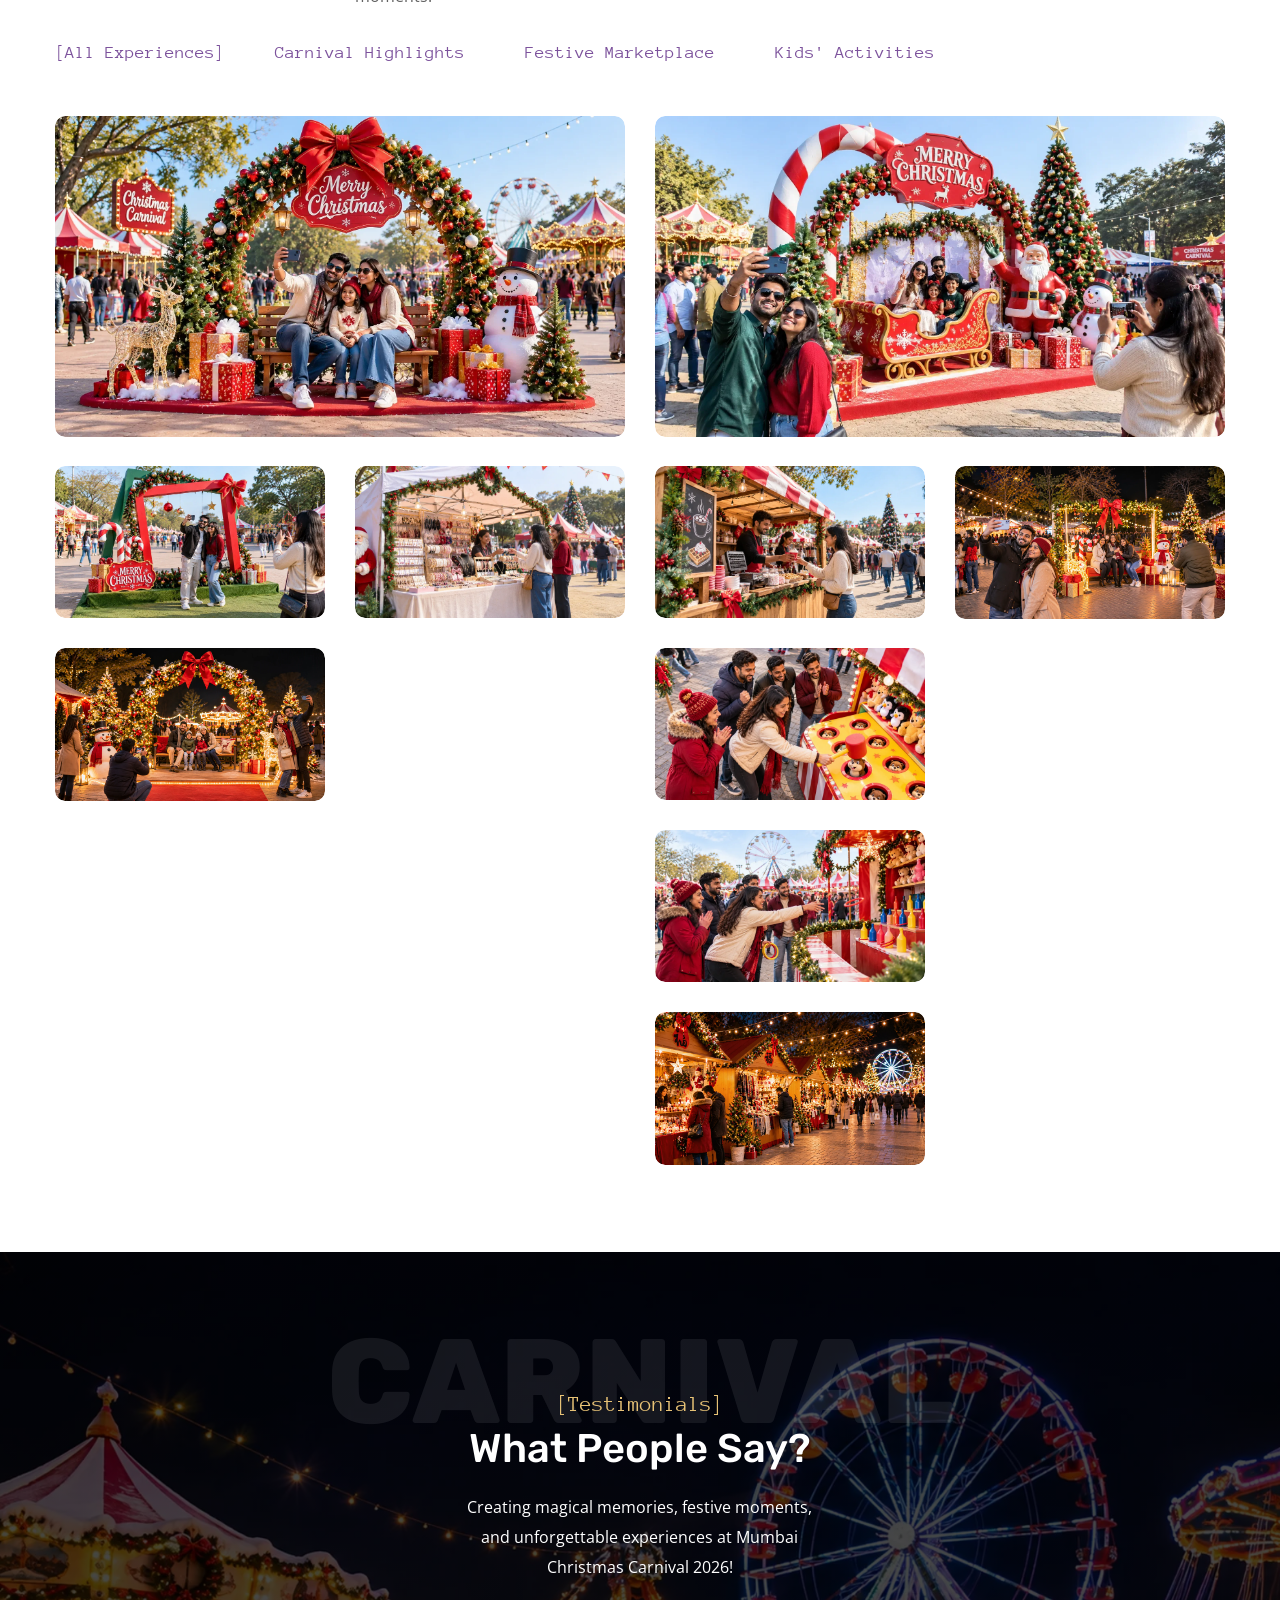
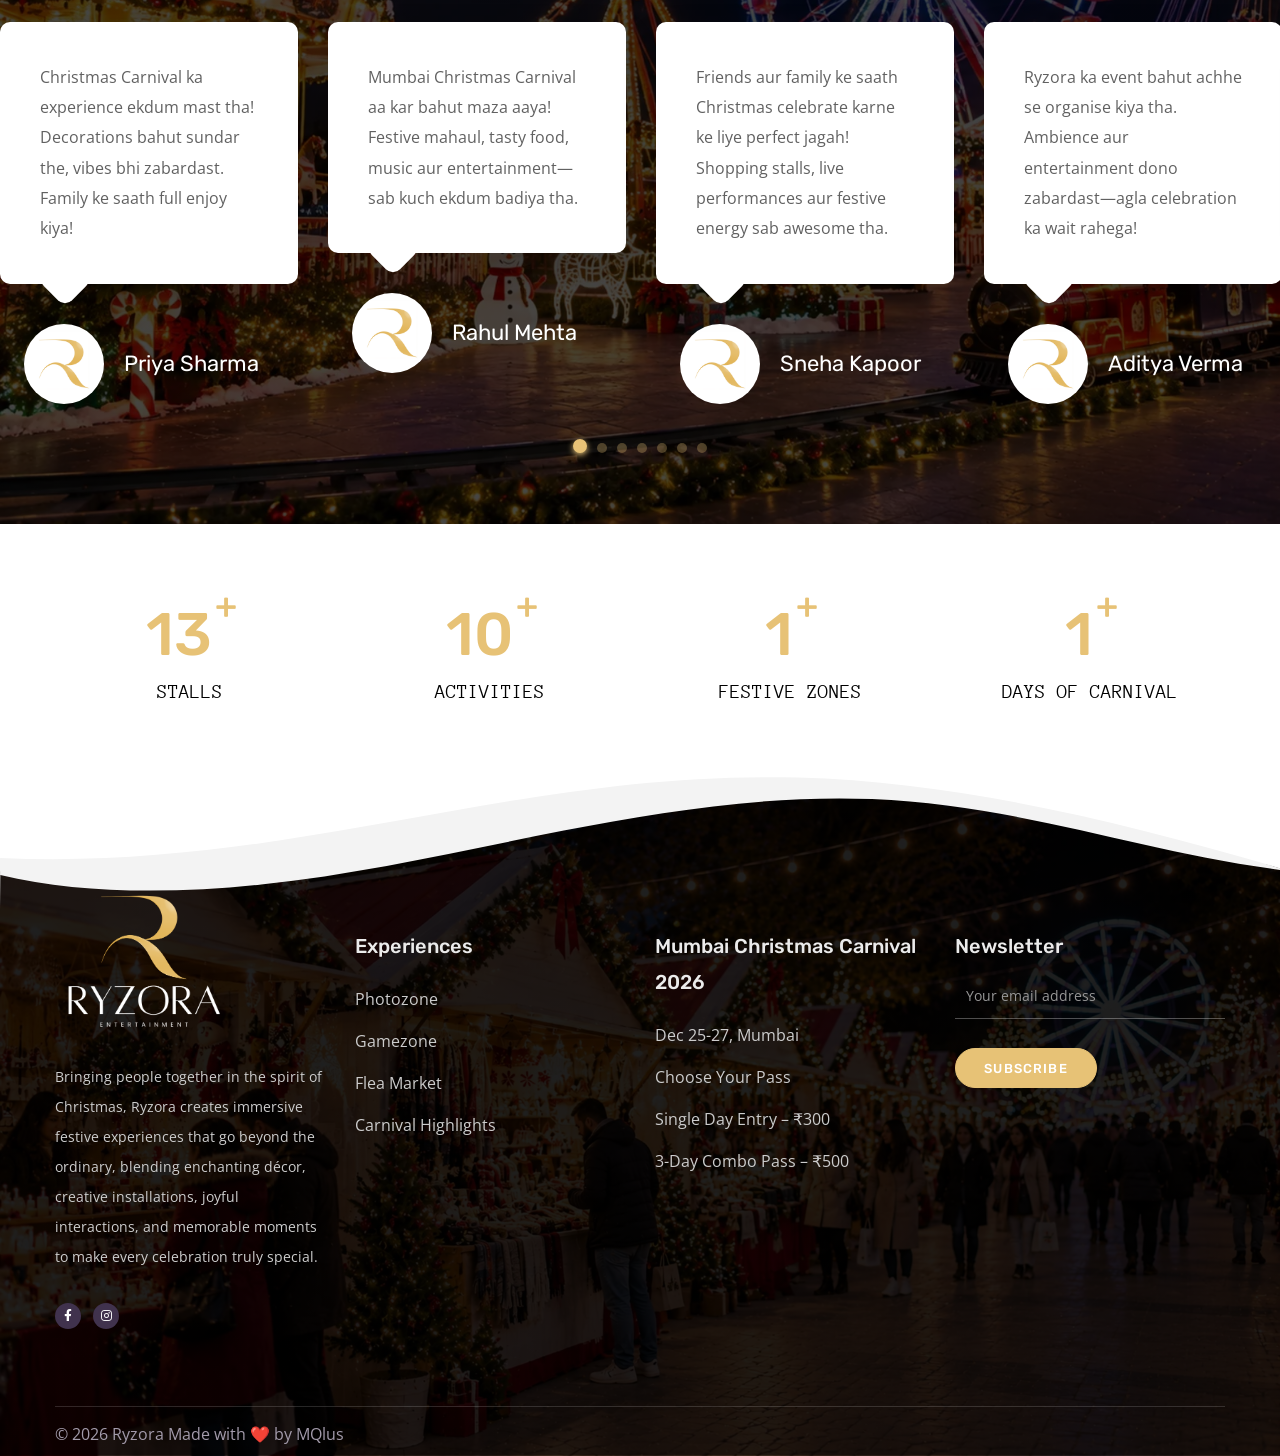
==== commit 4e2fbf31: "+ icon add and margin top and bootom decraese" ====
--- a/index.html
+++ b/index.html
@@ -1335,7 +1335,8 @@
 														<div id=genesisexpo_counter_6ac7a7f8dc583
 															class="genesisexpo_module_counter type_default layout_top counter_alignment_center">
 															<div class="counter_value_wrap" style="font-weight:500; ">
-																<span class="counter_value">50 +</span>
+																<span class="counter_value">50</span><span
+																	class="counter_value_suffix">+</span>
 															</div>
 															<div class="counter_title" style="font-weight:400; ">stalls
 															</div>
@@ -1353,7 +1354,8 @@
 														<div id=genesisexpo_counter_6ac7a7f8dca16
 															class="genesisexpo_module_counter type_default layout_top counter_alignment_center">
 															<div class="counter_value_wrap" style="font-weight:500; ">
-																<span class="counter_value">40 +</span>
+																<span class="counter_value">40</span><span
+																	class="counter_value_suffix">+</span>
 															</div>
 															<div class="counter_title" style="font-weight:400; ">
 																activities</div>
@@ -1371,7 +1373,8 @@
 														<div id=genesisexpo_counter_6ac7a7f8dce14
 															class="genesisexpo_module_counter type_default layout_top counter_alignment_center">
 															<div class="counter_value_wrap" style="font-weight:500; ">
-																<span class="counter_value">3 +</span>
+																<span class="counter_value">3</span><span
+																	class="counter_value_suffix">+</span>
 															</div>
 															<div class="counter_title" style="font-weight:400; ">festive
 																zones</div>
@@ -1389,7 +1392,8 @@
 														<div id=genesisexpo_counter_6ac7a7f8dd15a
 															class="genesisexpo_module_counter type_default layout_top counter_alignment_center">
 															<div class="counter_value_wrap" style="font-weight:500; ">
-																<span class="counter_value">3 +</span>
+																<span class="counter_value">3</span><span
+																	class="counter_value_suffix">+</span>
 															</div>
 															<div class="counter_title" style="font-weight:400; ">days of
 																carnival</div>
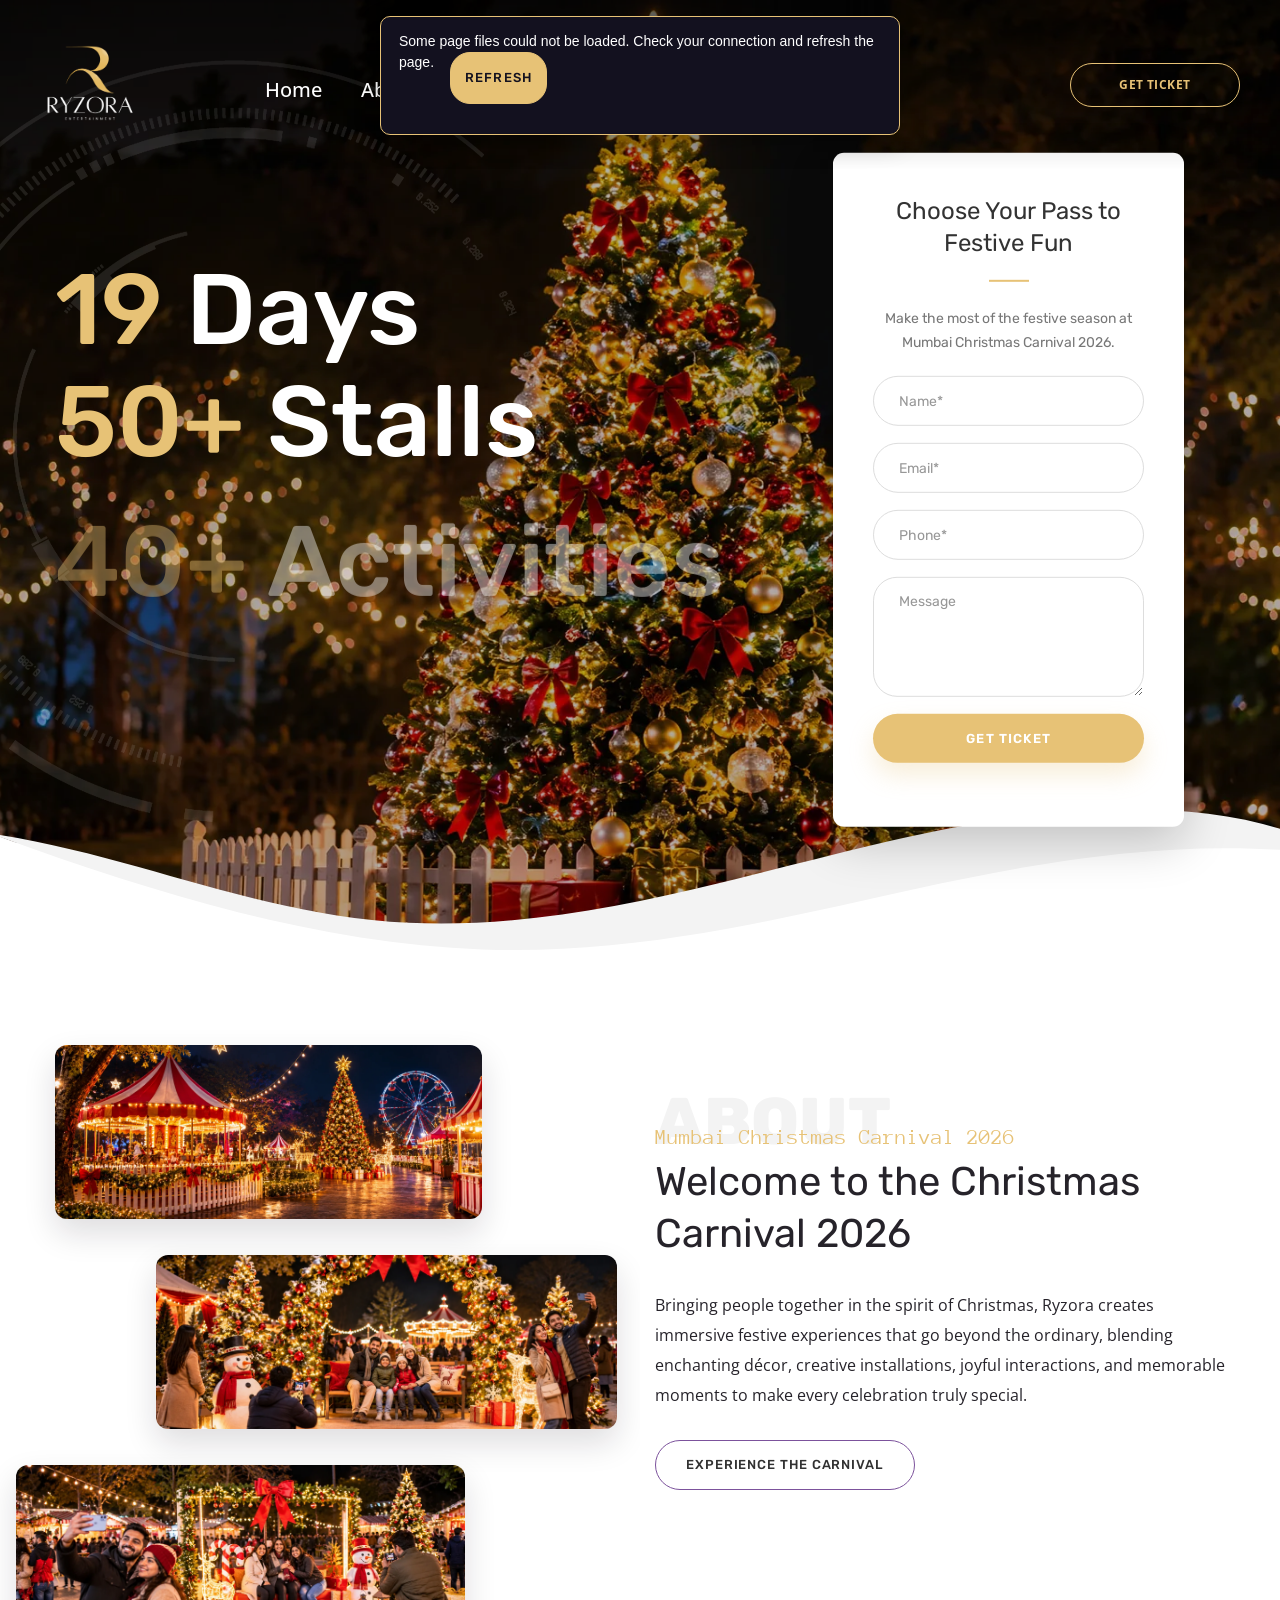
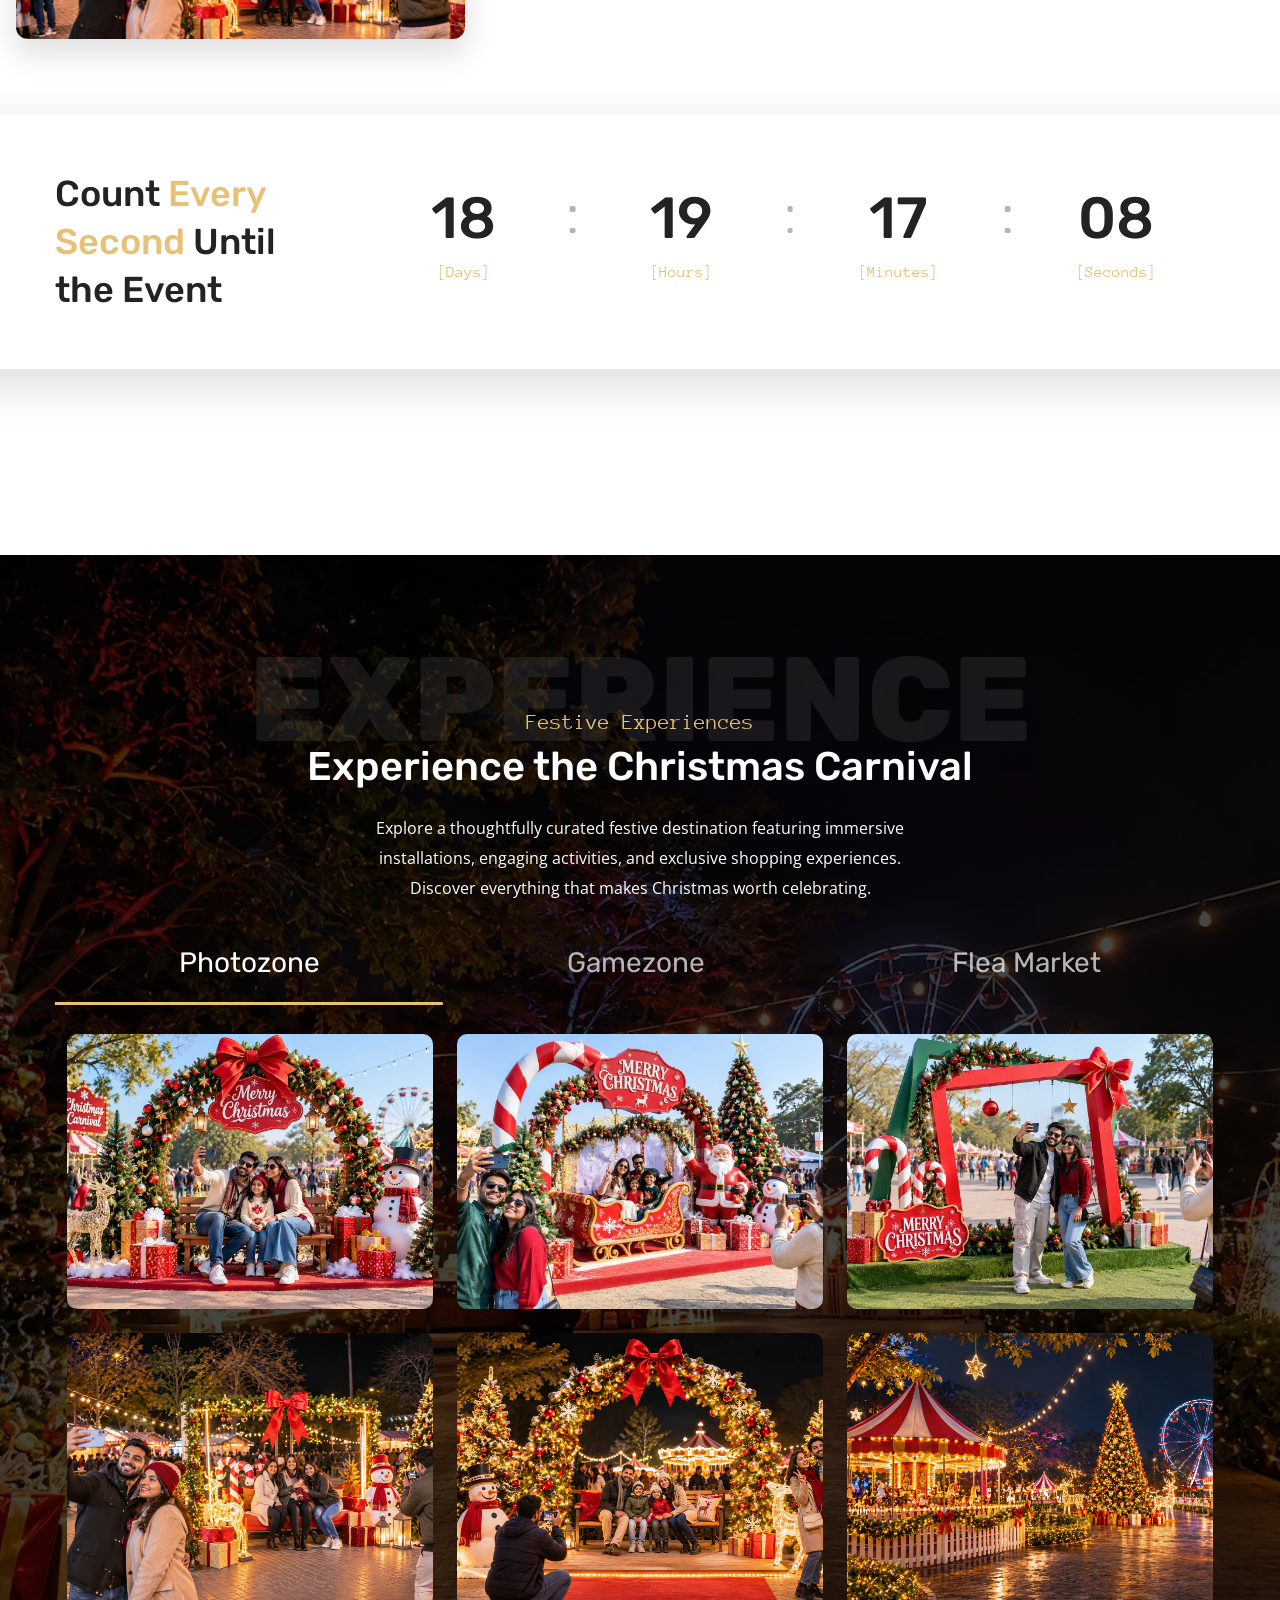
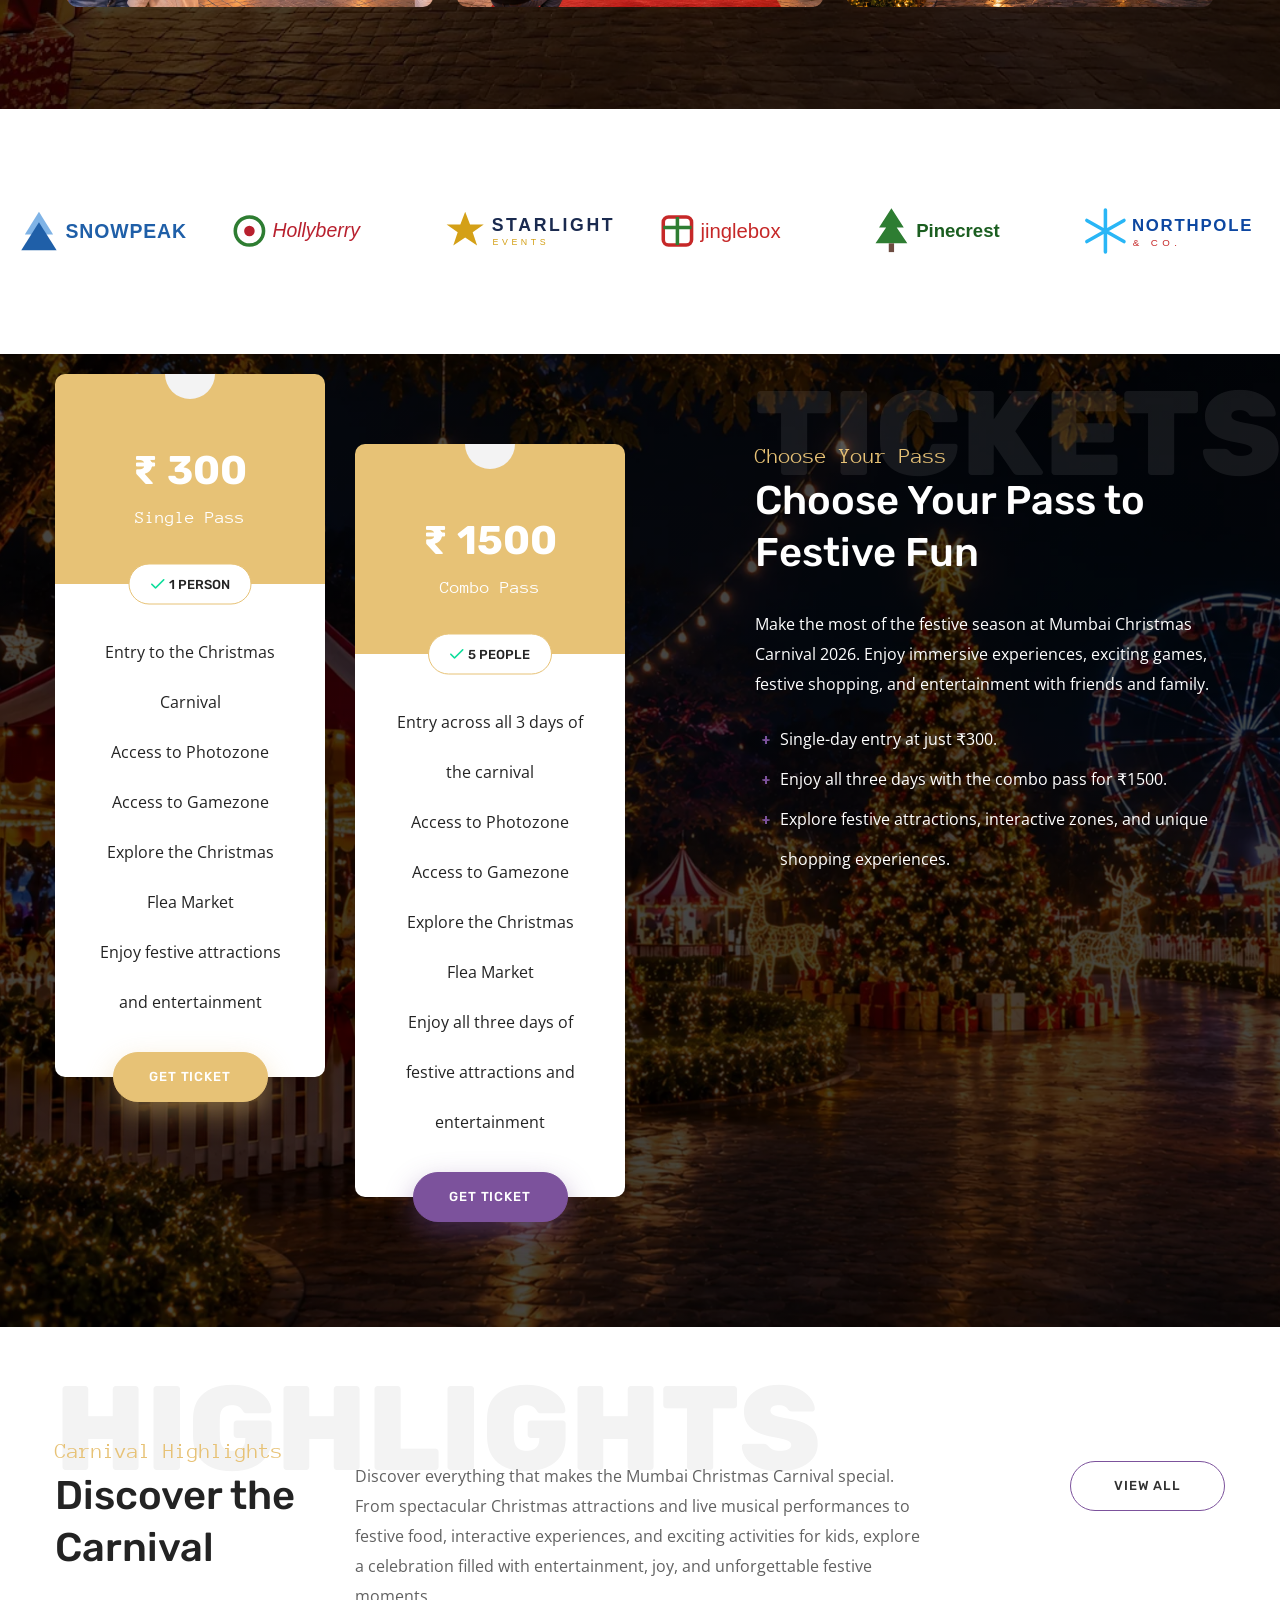
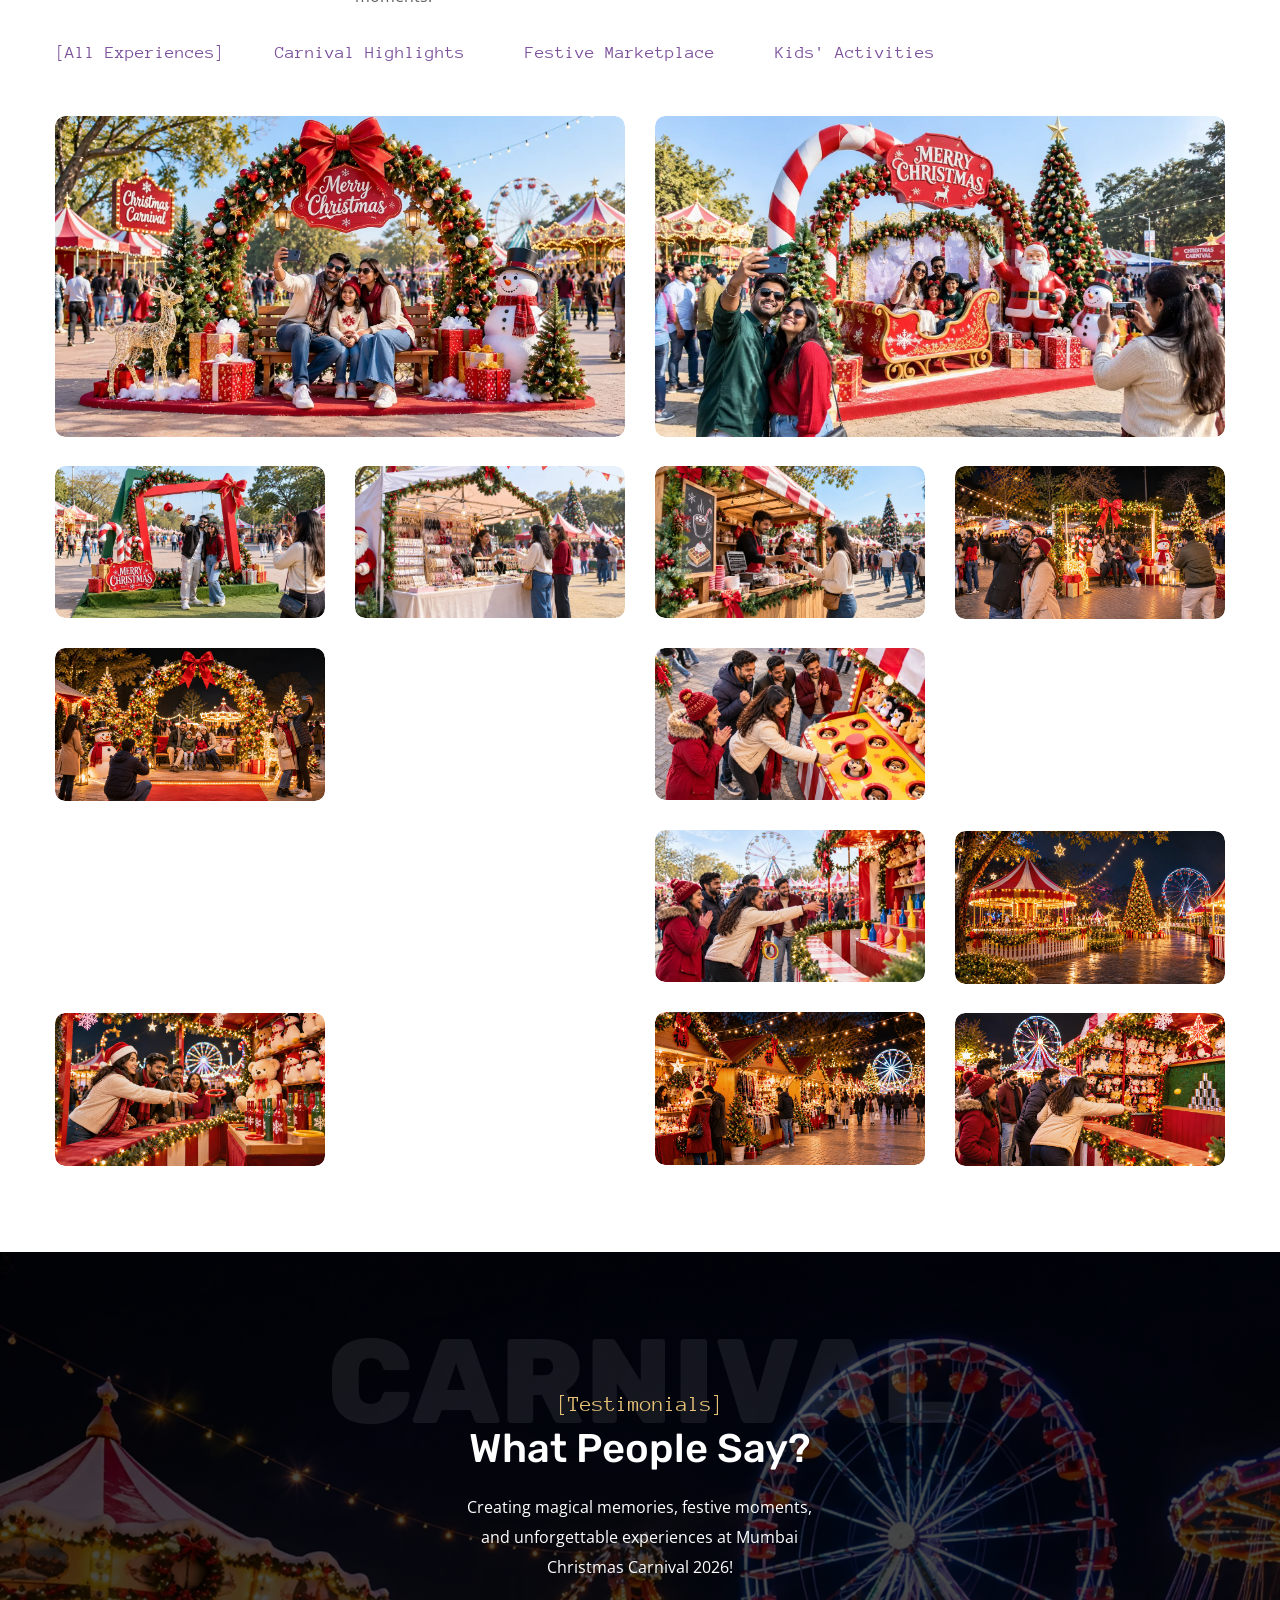
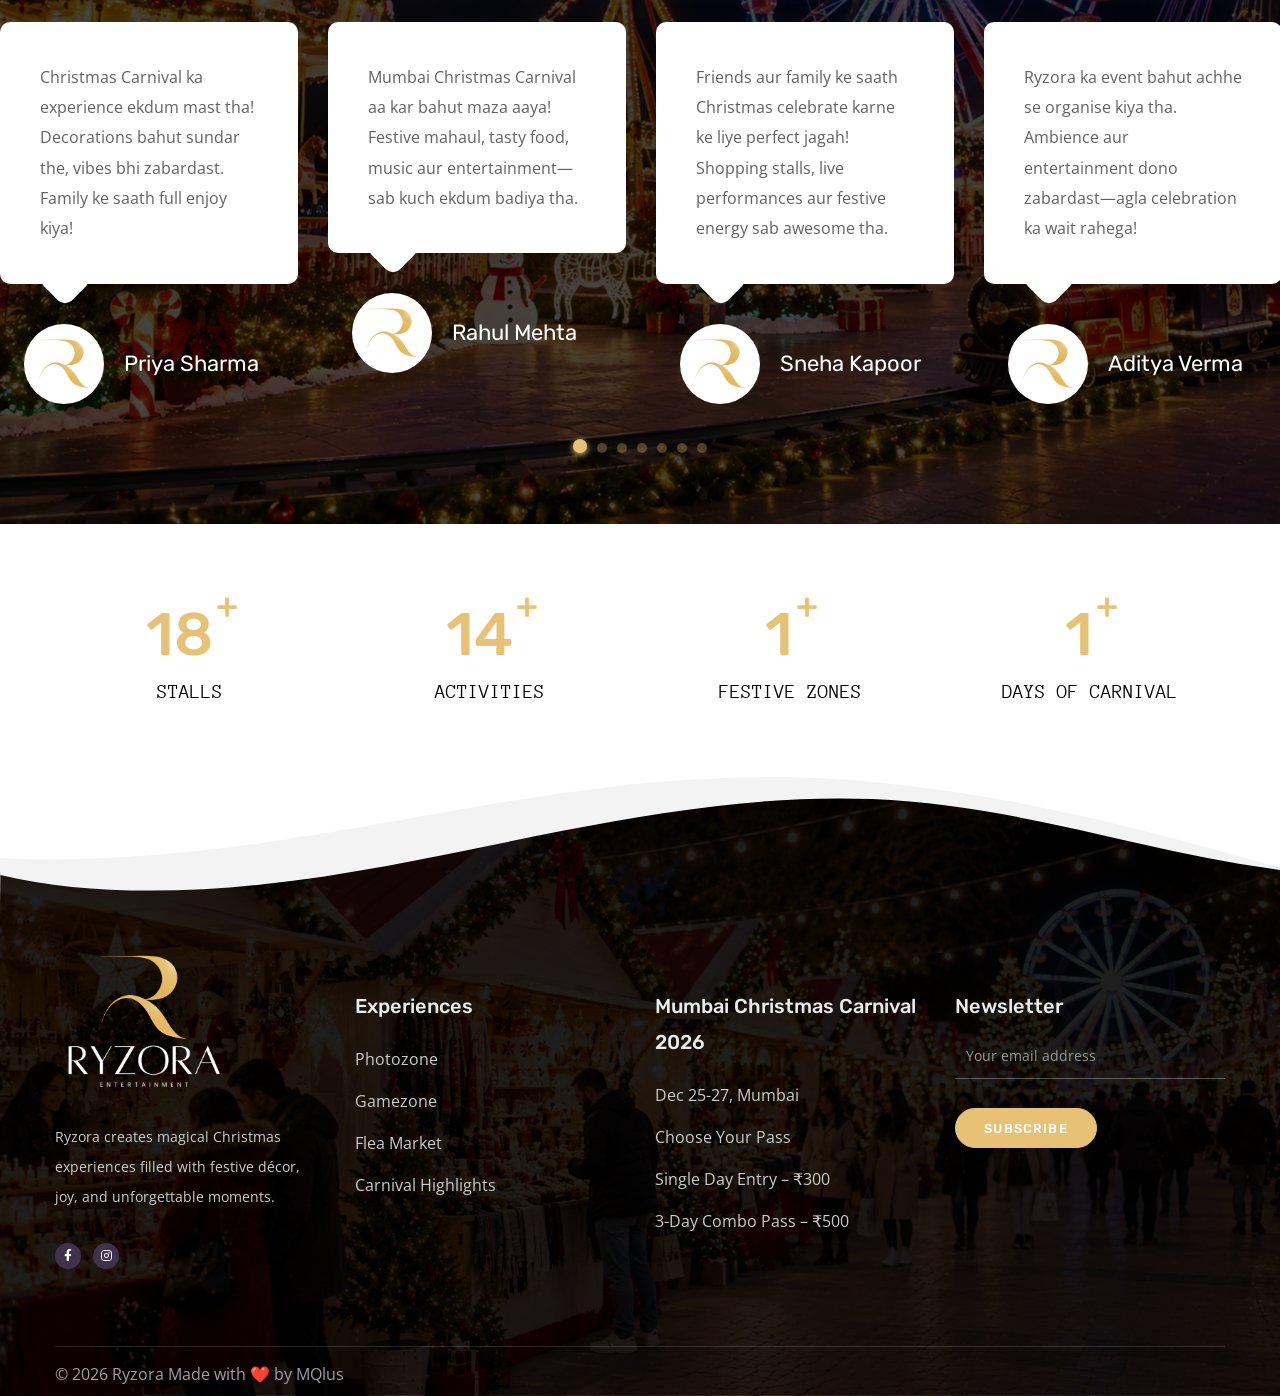
==== commit 623d9810: "updated fix and reposive" ====
--- a/index.html
+++ b/index.html
@@ -17,7 +17,7 @@
 		media="print" id="google-fonts">
 	<link rel="preload" as="style" id="main-stylesheet" href="assets/css/style.css?v=cd0cec0dcadb-gz1">
 	<noscript><link rel="stylesheet" href="assets/css/style.css?v=cd0cec0dcadb-gz1"></noscript>
-	<link rel="stylesheet" href="assets/css/header.css?v=960e3b98e59f-gz1">
+	<link rel="stylesheet" href="assets/css/header.css?v=960e3b98e59f-gz2">
 </head>
 
 <body id="top"
@@ -114,7 +114,7 @@
 															</rs-layer><rs-layer id="slider-5-slide-9-layer-2"
 																data-type="text" data-rsp_ch="on"
 																data-xy="x:l,l,l,c;xo:15px,15px,15px,0;yo:260px,205px,206px,214px;"
-																data-text="w:normal;s:100,60,40,30;l:100,72,45,35;fw:500,500,400,400;a:inherit,left,left,center;"
+																data-text="w:normal;s:100,60,40,34;l:100,72,45,40;fw:500,500,400,600;a:inherit,left,left,center;"
 																data-dim="w:606px,505px,399px,293px;h:109px,auto,auto,71px;"
 																data-frame_0="y:50px;tp:600;"
 																data-frame_1="tp:600;st:600;sp:1100;sR:600;"
@@ -125,7 +125,7 @@
 															</rs-layer><rs-layer id="slider-5-slide-9-layer-11"
 																data-type="text" data-rsp_ch="on"
 																data-xy="x:l,l,l,c;xo:15px,15px,15px,0;yo:372px,281px,260px,260px;"
-																data-text="w:normal;s:100,60,40,30;l:100,72,45,35;fw:500,500,400,400;a:inherit,left,left,center;"
+																data-text="w:normal;s:100,60,40,34;l:100,72,45,40;fw:500,500,400,600;a:inherit,left,left,center;"
 																data-dim="w:703px,505px,399px,293px;h:110px,auto,auto,71px;"
 																data-frame_0="y:50px;tp:600;"
 																data-frame_1="tp:600;st:1200;sp:1100;sR:1200;"
@@ -135,7 +135,7 @@
 															</rs-layer><rs-layer id="slider-5-slide-9-layer-12"
 																data-type="text" data-rsp_ch="on"
 																data-xy="x:l,l,l,c;xo:15px,15px,15px,0;yo:483px,360px,316px,309px;"
-																data-text="w:normal;s:100,60,40,30;l:100,72,45,35;fw:500,500,400,400;a:inherit,left,left,center;"
+																data-text="w:normal;s:100,60,40,34;l:100,72,45,40;fw:500,500,400,600;a:inherit,left,left,center;"
 																data-dim="w:703px,505px,399px,293px;h:110px,auto,auto,71px;"
 																data-frame_0="y:50px;tp:600;"
 																data-frame_1="tp:600;st:1800;sp:1100;sR:1800;"
@@ -151,7 +151,7 @@
 																data-frame_1="tp:600;st:2400;sp:1100;sR:2400;"
 																data-frame_999="o:0;tp:600;st:w;sR:5500;"
 																style="z-index:9;font-family:'Anonymous Pro';">Dec
-																25-27, Mumbai Christmas Carnival
+																25-27,<br class="hero-mobile-break"> Mumbai Christmas Carnival
 															</rs-layer><rs-layer id="slider-5-slide-9-layer-15"
 																class="rev-btn" data-type="button"
 																data-color="rgba(0,0,0,1)"
@@ -1449,7 +1449,7 @@
 c146.1,4.2,275.9,27.8,405.5,48.9c66.4,10.8,135.3,21,206.7,27.8v-1.8C1686.6,75.1,1439.5,31.5,1197.3,26.6z" />
 				</svg></div>
 			<div class='wgl-container'>
-				<div class='row-footer' style=" padding-top:140px; padding-bottom:10px;">
+				<div class='row-footer' style=" padding-top:200px; padding-bottom:10px;">
 					<div data-vc-full-width="true" data-vc-full-width-init="false"
 						class="vc_row wpb_row vc_row-fluid vc_custom_1528897041979">
 						<div class="wpb_column vc_column_container vc_col-sm-3">
@@ -1471,12 +1471,7 @@
 												<div class="wpb_wrapper">
 													<div class="genesisexpo_module_text"
 														style="font-size:14px;line-height:30px;"><span
-															style="color: #cdcdcd;">Bringing people together in the
-															spirit of Christmas, Ryzora creates immersive festive
-															experiences that go beyond the ordinary, blending enchanting
-															décor, creative installations, joyful interactions, and
-															memorable moments to make every celebration truly
-															special.</span></div>
+															style="color: #cdcdcd;">Ryzora creates magical Christmas experiences filled with festive décor, joy, and unforgettable moments.</span></div>
 												</div>
 											</div>
 										</div>
--- a/assets/css/header.css
+++ b/assets/css/header.css
@@ -1,5 +1,15 @@
 html {
 	scroll-behavior: smooth;
+}
+
+.hero-mobile-break {
+	display: none;
+}
+
+@media (max-width: 767px) {
+	.hero-mobile-break {
+		display: block;
+	}
 }
 
 #about,
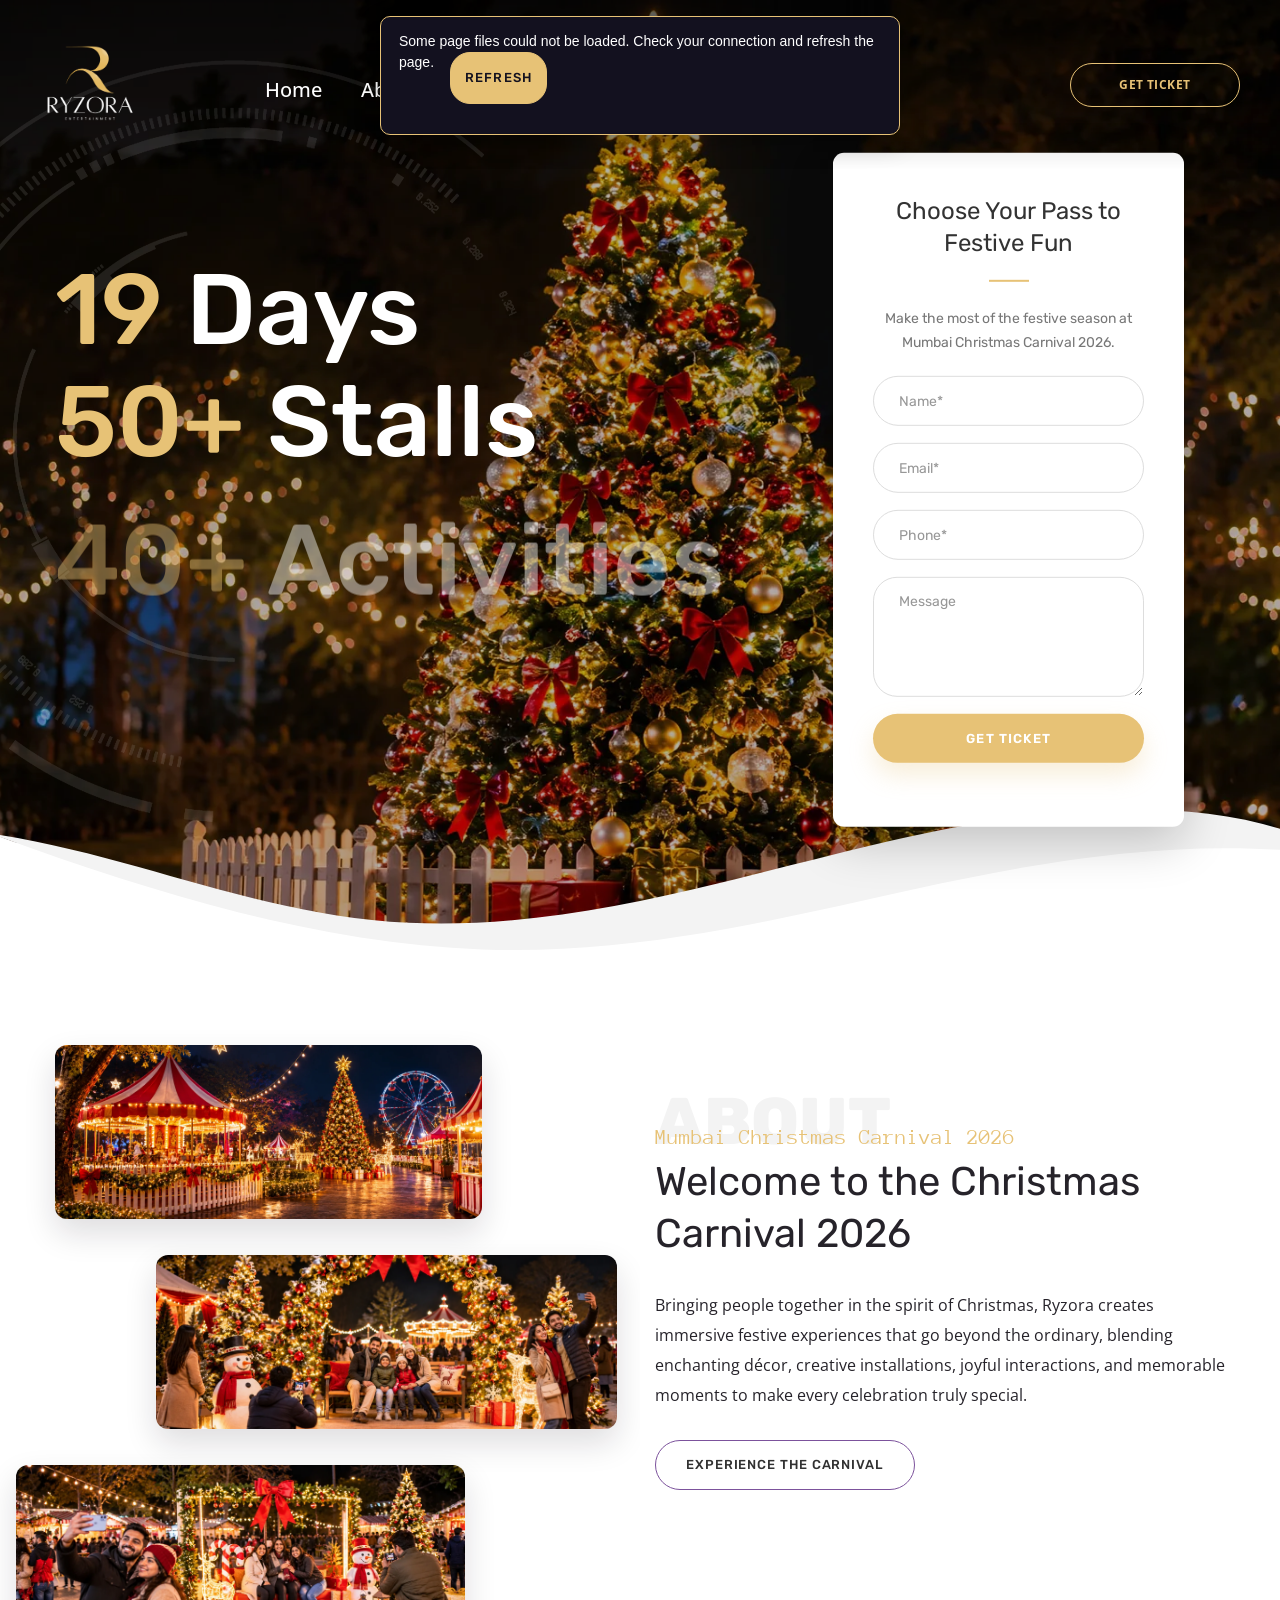
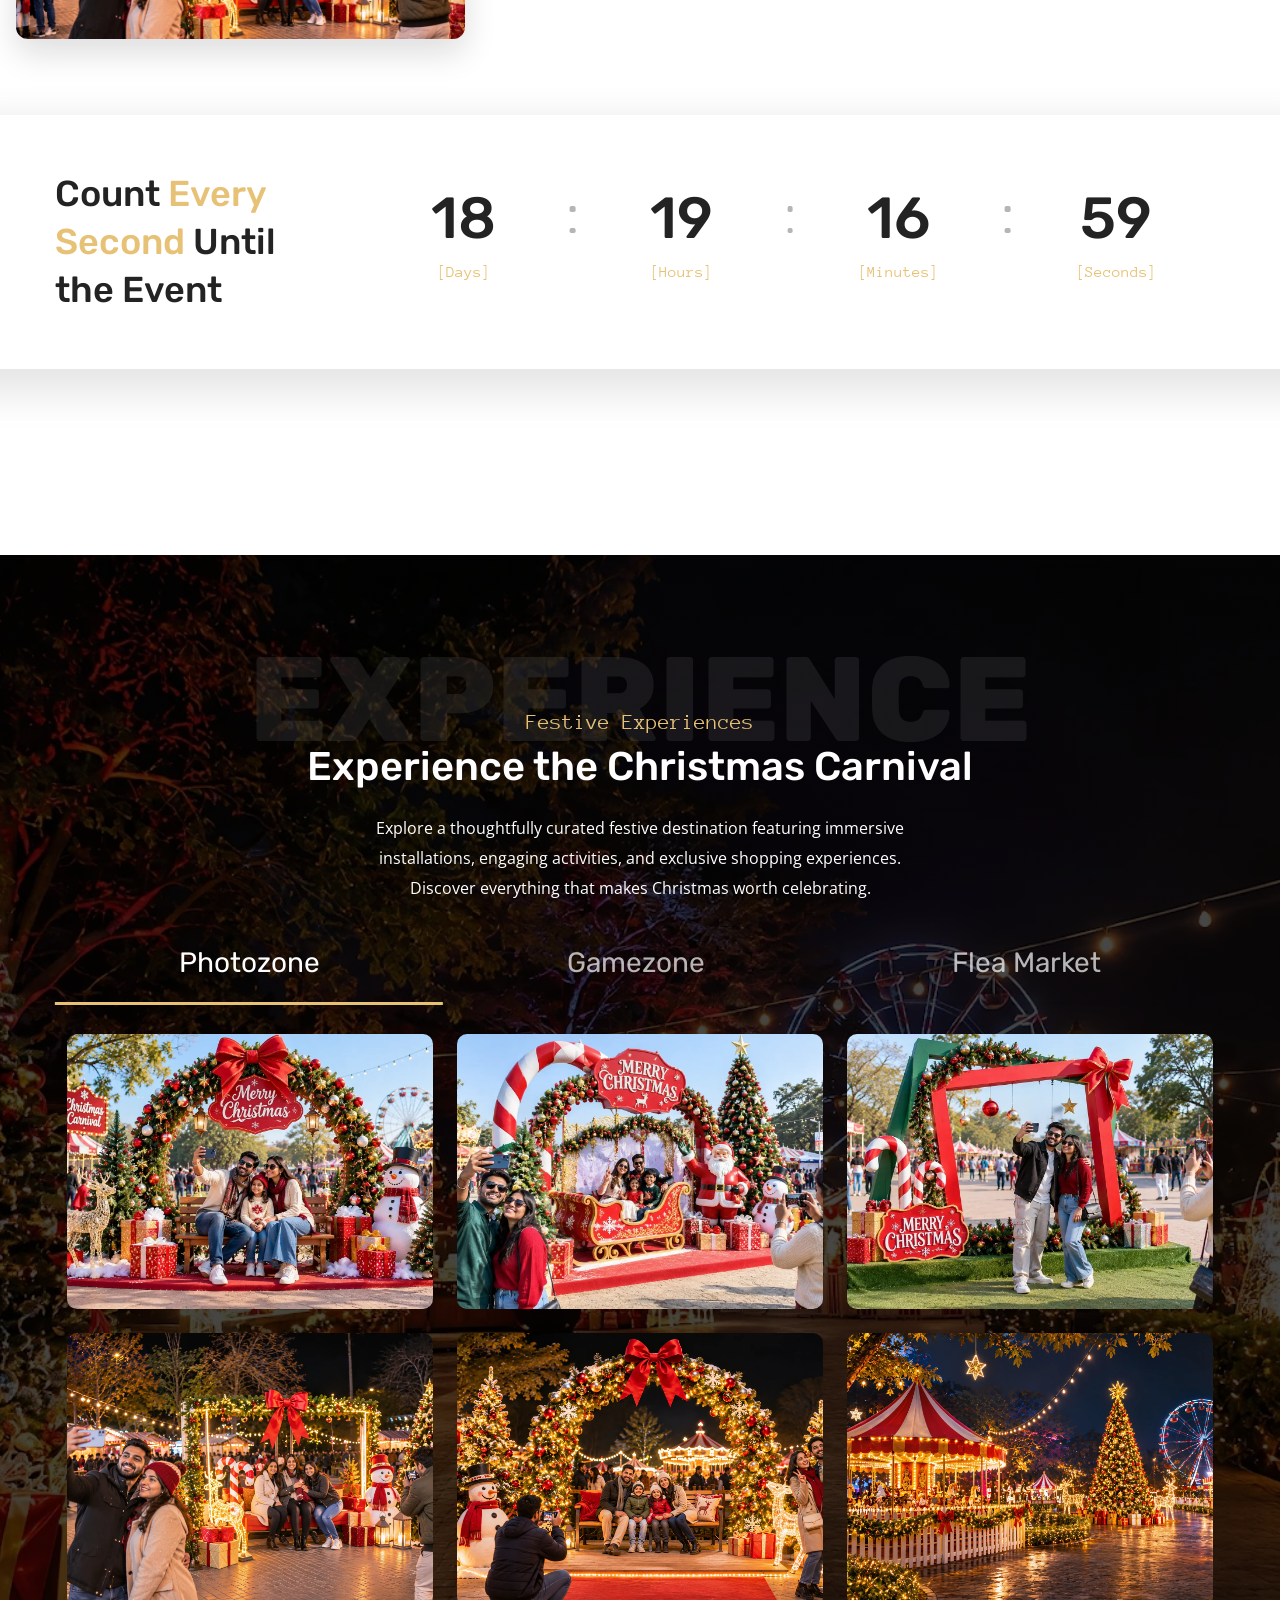
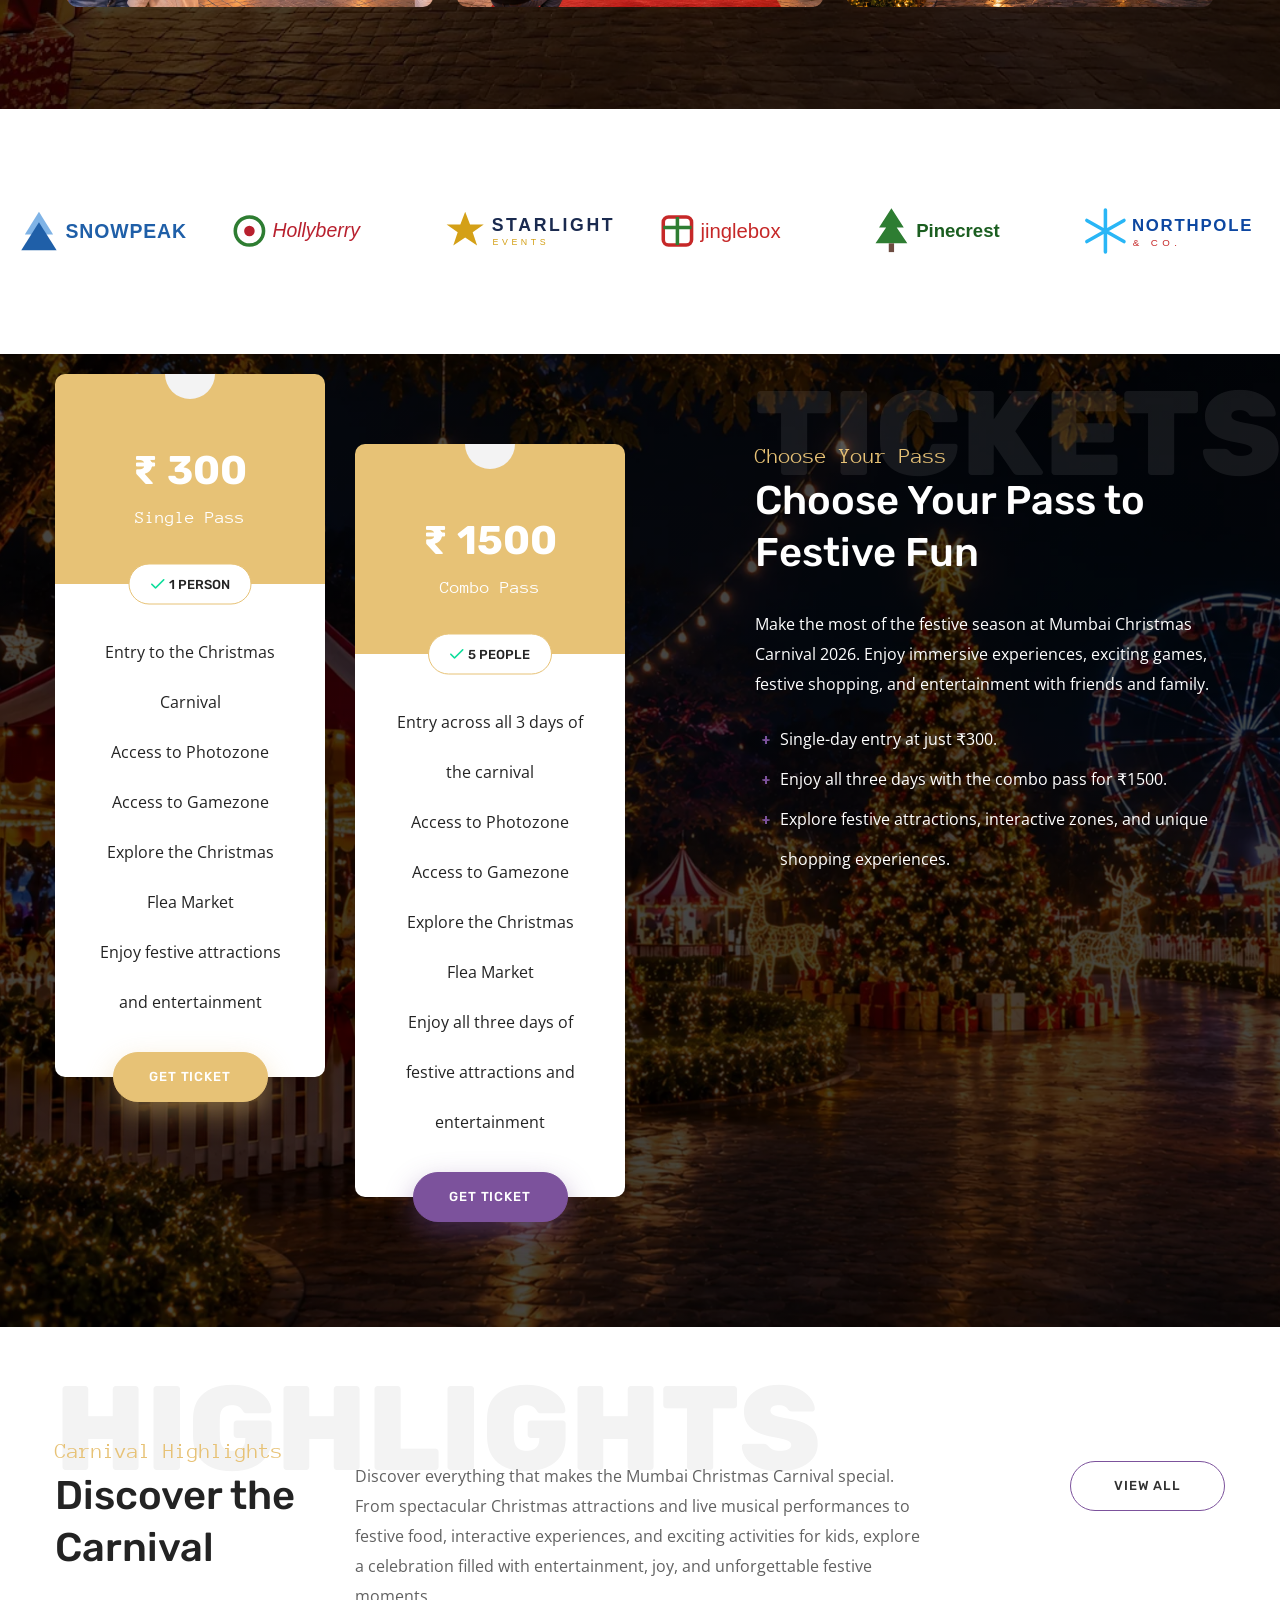
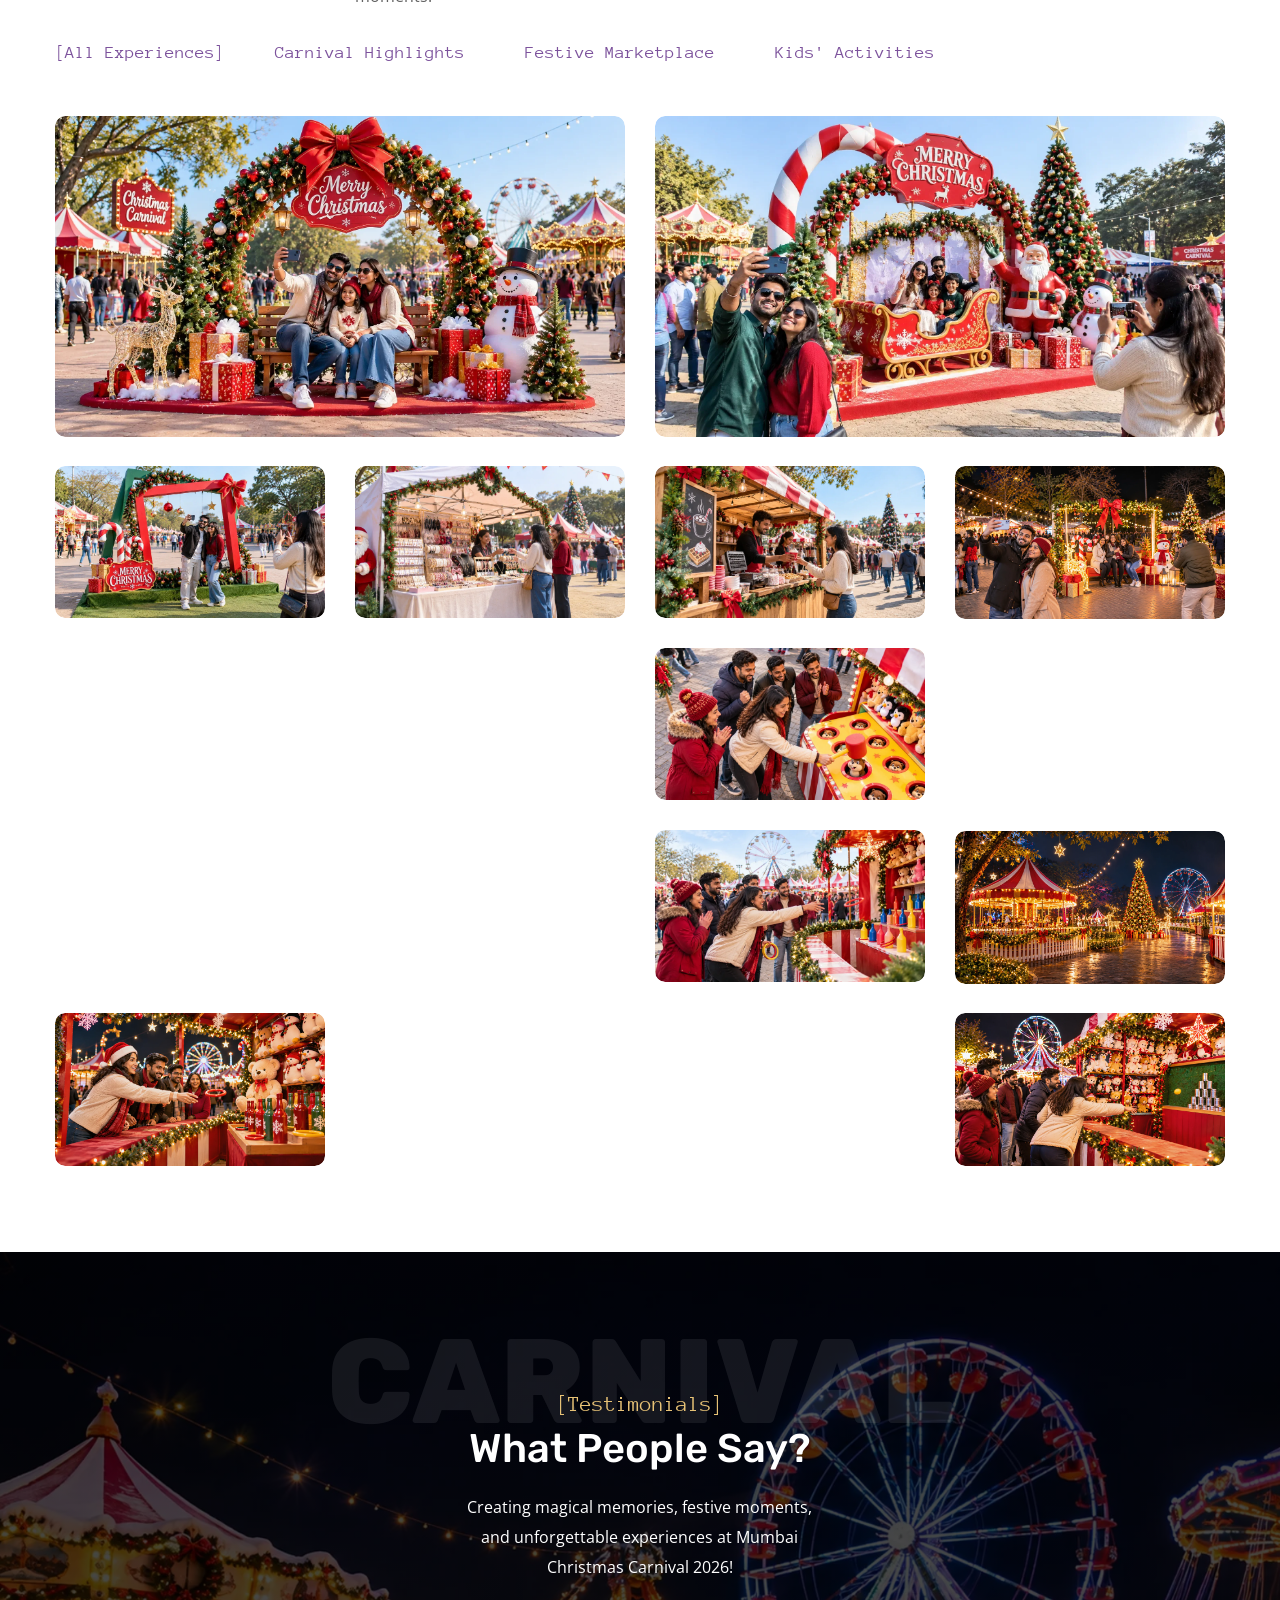
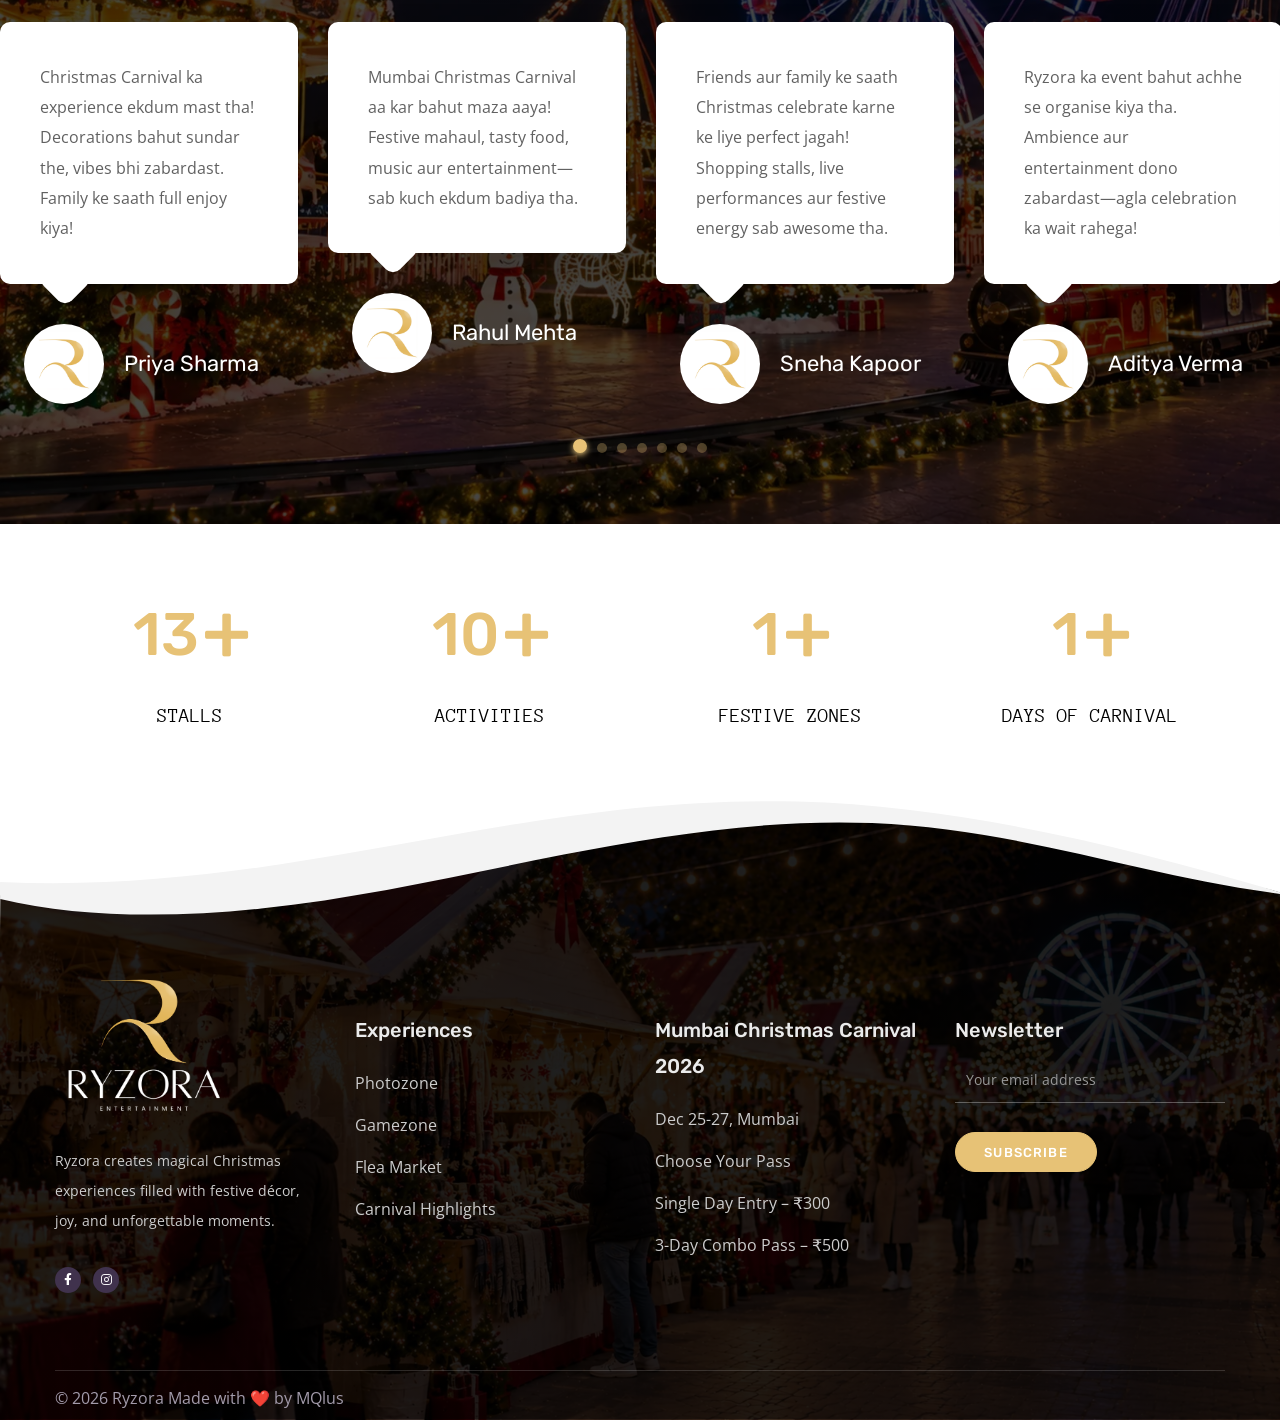
==== commit a2b00c36: "fix" ====
--- a/index.html
+++ b/index.html
@@ -16,7 +16,9 @@
 		href="https://fonts.googleapis.com/css?family=Open%20Sans:300,400,500,600,700,800,300italic,400italic,500italic,600italic,700italic,800italic%7CRubik:300,400,500,600,700,800,900,300italic,400italic,500italic,600italic,700italic,800italic,900italic%7CAnonymous%20Pro:400,700,400italic,700italic&amp;display=swap&amp;ver=1720439761"
 		media="print" id="google-fonts">
 	<link rel="preload" as="style" id="main-stylesheet" href="assets/css/style.css?v=cd0cec0dcadb-gz1">
-	<noscript><link rel="stylesheet" href="assets/css/style.css?v=cd0cec0dcadb-gz1"></noscript>
+	<noscript>
+		<link rel="stylesheet" href="assets/css/style.css?v=cd0cec0dcadb-gz1">
+	</noscript>
 	<link rel="stylesheet" href="assets/css/header.css?v=960e3b98e59f-gz2">
 </head>
 
@@ -34,7 +36,11 @@
 				<div class="page-skeleton__line"></div>
 				<div class="page-skeleton__line"></div>
 			</div>
-			<div class="page-skeleton__cards"><div class="page-skeleton__card"></div><div class="page-skeleton__card"></div><div class="page-skeleton__card"></div></div>
+			<div class="page-skeleton__cards">
+				<div class="page-skeleton__card"></div>
+				<div class="page-skeleton__card"></div>
+				<div class="page-skeleton__card"></div>
+			</div>
 			<div class="page-load-message">
 				<span id="page-load-message">Loading page...</span>
 				<button class="page-load-retry" type="button" data-load-retry hidden>Refresh</button>
@@ -151,7 +157,8 @@
 																data-frame_1="tp:600;st:2400;sp:1100;sR:2400;"
 																data-frame_999="o:0;tp:600;st:w;sR:5500;"
 																style="z-index:9;font-family:'Anonymous Pro';">Dec
-																25-27,<br class="hero-mobile-break"> Mumbai Christmas Carnival
+																25-27,<br class="hero-mobile-break"> Mumbai Christmas
+																Carnival
 															</rs-layer><rs-layer id="slider-5-slide-9-layer-15"
 																class="rev-btn" data-type="button"
 																data-color="rgba(0,0,0,1)"
@@ -275,11 +282,14 @@
 								<div class="vc_column-inner vc_custom_1539853054854">
 									<div class="wpb_wrapper">
 										<div class="about-image-stack" aria-label="Carnival moments">
-											<img loading="lazy" decoding="async" src="assets/photos/2026/christmas-carnival/optimized/2.webp"
+											<img loading="lazy" decoding="async"
+												src="assets/photos/2026/christmas-carnival/optimized/2.webp"
 												alt="Festive carnival moment">
-											<img loading="lazy" decoding="async" src="assets/photos/2026/christmas-carnival/optimized/8.webp"
+											<img loading="lazy" decoding="async"
+												src="assets/photos/2026/christmas-carnival/optimized/8.webp"
 												alt="Visitors at a Christmas photozone">
-											<img loading="lazy" decoding="async" src="assets/photos/2026/christmas-carnival/optimized/9.webp"
+											<img loading="lazy" decoding="async"
+												src="assets/photos/2026/christmas-carnival/optimized/9.webp"
 												alt="Families enjoying the carnival">
 										</div>
 									</div>
@@ -812,7 +822,8 @@
 														style="padding-right:15px; padding-left:15px; padding-bottom:30px">
 														<div
 															class="wgl_portfolio_item-wrapper inside_image h_align_left default_animation overlay_gap">
-															<div class="wgl_portfolio_item-image"><img loading="lazy" decoding="async"
+															<div class="wgl_portfolio_item-image"><img loading="lazy"
+																	decoding="async"
 																	src="assets/photos/Festive%20Experiences/optimized/p1.webp"
 																	alt="Carnival photozone portrait experience"></div>
 															<div class="wgl_portfolio_item-description"><span
@@ -828,7 +839,8 @@
 														style="padding-right:15px; padding-left:15px; padding-bottom:30px">
 														<div
 															class="wgl_portfolio_item-wrapper inside_image h_align_left default_animation overlay_gap">
-															<div class="wgl_portfolio_item-image"><img loading="lazy" decoding="async"
+															<div class="wgl_portfolio_item-image"><img loading="lazy"
+																	decoding="async"
 																	src="assets/photos/Festive%20Experiences/optimized/p2.webp"
 																	alt="Festive carnival photozone experience">
 															</div>
@@ -845,7 +857,8 @@
 														style="padding-right:15px; padding-left:15px; padding-bottom:30px">
 														<div
 															class="wgl_portfolio_item-wrapper inside_image h_align_left default_animation overlay_gap">
-															<div class="wgl_portfolio_item-image"><img loading="lazy" decoding="async"
+															<div class="wgl_portfolio_item-image"><img loading="lazy"
+																	decoding="async"
 																	src="assets/photos/Festive%20Experiences/optimized/p3.webp"
 																	alt="Christmas photo shoot setup"></div>
 															<div class="wgl_portfolio_item-description"><span
@@ -861,7 +874,8 @@
 														style="padding-right:15px; padding-left:15px; padding-bottom:30px">
 														<div
 															class="wgl_portfolio_item-wrapper inside_image h_align_left default_animation overlay_gap">
-															<div class="wgl_portfolio_item-image"><img loading="lazy" decoding="async"
+															<div class="wgl_portfolio_item-image"><img loading="lazy"
+																	decoding="async"
 																	src="assets/photos/Festive%20Experiences/optimized/m1.webp"
 																	alt="Festive marketplace display"></div>
 															<div class="wgl_portfolio_item-description"><span
@@ -1186,12 +1200,12 @@
 															<div class="testimonials_date"></div>
 															<div class="testimonials_quote">Christmas Carnival ka
 																experience ekdum mast tha! Decorations bahut sundar the,
-																vibes bhi zabardast. Family ke saath full enjoy kiya!</div>
+																vibes bhi zabardast. Family ke saath full enjoy kiya!
+															</div>
 														</div>
 														<div class="testimonials_meta_wrap">
 															<div class="testimonials_image"><img decoding="async"
-																	src="assets/photos/logo.png"
-																	alt="Ryzora logo"
+																	src="assets/photos/logo.png" alt="Ryzora logo"
 																	style="width:80px; height:80px; " /></div>
 															<div class="testimonials_name_wrap">
 																<h3 class="testimonials_name">Priya Sharma</h3><span
@@ -1208,8 +1222,7 @@
 														</div>
 														<div class="testimonials_meta_wrap">
 															<div class="testimonials_image"><img decoding="async"
-																	src="assets/photos/logo.png"
-																	alt="Ryzora logo"
+																	src="assets/photos/logo.png" alt="Ryzora logo"
 																	style="width:80px; height:80px; " />
 															</div>
 															<div class="testimonials_name_wrap">
@@ -1228,8 +1241,7 @@
 														</div>
 														<div class="testimonials_meta_wrap">
 															<div class="testimonials_image"><img decoding="async"
-																	src="assets/photos/logo.png"
-																	alt="Ryzora logo"
+																	src="assets/photos/logo.png" alt="Ryzora logo"
 																	style="width:80px; height:80px; " /></div>
 															<div class="testimonials_name_wrap">
 																<h3 class="testimonials_name">Sneha Kapoor</h3><span
@@ -1246,8 +1258,7 @@
 														</div>
 														<div class="testimonials_meta_wrap">
 															<div class="testimonials_image"><img decoding="async"
-																	src="assets/photos/logo.png"
-																	alt="Ryzora logo"
+																	src="assets/photos/logo.png" alt="Ryzora logo"
 																	style="width:80px; height:80px; " /></div>
 															<div class="testimonials_name_wrap">
 																<h3 class="testimonials_name">Aditya Verma</h3><span
@@ -1264,8 +1275,7 @@
 														</div>
 														<div class="testimonials_meta_wrap">
 															<div class="testimonials_image"><img decoding="async"
-																	src="assets/photos/logo.png"
-																	alt="Ryzora logo"
+																	src="assets/photos/logo.png" alt="Ryzora logo"
 																	style="width:80px; height:80px; " /></div>
 															<div class="testimonials_name_wrap">
 																<h3 class="testimonials_name">Karan Malhotra</h3><span
@@ -1282,8 +1292,7 @@
 														</div>
 														<div class="testimonials_meta_wrap">
 															<div class="testimonials_image"><img decoding="async"
-																	src="assets/photos/logo.png"
-																	alt="Ryzora logo"
+																	src="assets/photos/logo.png" alt="Ryzora logo"
 																	style="width:80px; height:80px; " /></div>
 															<div class="testimonials_name_wrap">
 																<h3 class="testimonials_name">Misha Shah</h3><span
@@ -1296,12 +1305,12 @@
 															<div class="testimonials_date"></div>
 															<div class="testimonials_quote">Ryzora ne Christmas spirit
 																ko next level kar diya! Entertainment, laughter aur
-																festive vibes ke saath ek memorable experience tha.</div>
+																festive vibes ke saath ek memorable experience tha.
+															</div>
 														</div>
 														<div class="testimonials_meta_wrap">
 															<div class="testimonials_image"><img decoding="async"
-																	src="assets/photos/logo.png"
-																	alt="Ryzora logo"
+																	src="assets/photos/logo.png" alt="Ryzora logo"
 																	style="width:80px; height:80px; " /></div>
 															<div class="testimonials_name_wrap">
 																<h3 class="testimonials_name">Arjun Nair</h3><span
@@ -1348,6 +1357,11 @@
 													</div>
 												</div>
 											</div>
+											<style>
+												.counter_value_suffix {
+													font-size: 80px !important;
+												}
+											</style>
 											<div class="wpb_column vc_column_container vc_col-sm-3">
 												<div class="vc_column-inner">
 													<div class="wpb_wrapper">
@@ -1471,7 +1485,9 @@
 												<div class="wpb_wrapper">
 													<div class="genesisexpo_module_text"
 														style="font-size:14px;line-height:30px;"><span
-															style="color: #cdcdcd;">Ryzora creates magical Christmas experiences filled with festive décor, joy, and unforgettable moments.</span></div>
+															style="color: #cdcdcd;">Ryzora creates magical Christmas
+															experiences filled with festive décor, joy, and
+															unforgettable moments.</span></div>
 												</div>
 											</div>
 										</div>
@@ -1668,7 +1684,8 @@
 								<div class="wpb_wrapper">
 									<div class="wpb_text_column wpb_content_element  vc_custom_1721203512895">
 										<div class="wpb_wrapper">
-											<p><span style="color: #a39bab;">© 2026 Ryzora Made with ❤️ by MQlus</span></p>
+											<p><span style="color: #a39bab;">© 2026 Ryzora Made with ❤️ by MQlus</span>
+											</p>
 										</div>
 									</div>
 								</div>
--- a/assets/css/style.css
+++ b/assets/css/style.css
@@ -60643,3 +60643,5 @@
 #slider-5-slide-9-layer-15:hover { background-color: #000 !important; border-color: #000 !important; color: #fff !important; }
 #slider-5-slide-9-layer-16 { background-color: #000 !important; border-color: #000 !important; color: #fff !important; }
 #slider-5-slide-9-layer-16:hover { background-color: #fff !important; border-color: #fff !important; color: #000 !important; }
+
+
--- a/assets/css/style.css
+++ b/assets/css/style.css
@@ -60643,3 +60643,5 @@
 #slider-5-slide-9-layer-15:hover { background-color: #000 !important; border-color: #000 !important; color: #fff !important; }
 #slider-5-slide-9-layer-16 { background-color: #000 !important; border-color: #000 !important; color: #fff !important; }
 #slider-5-slide-9-layer-16:hover { background-color: #fff !important; border-color: #fff !important; color: #000 !important; }
+
+
